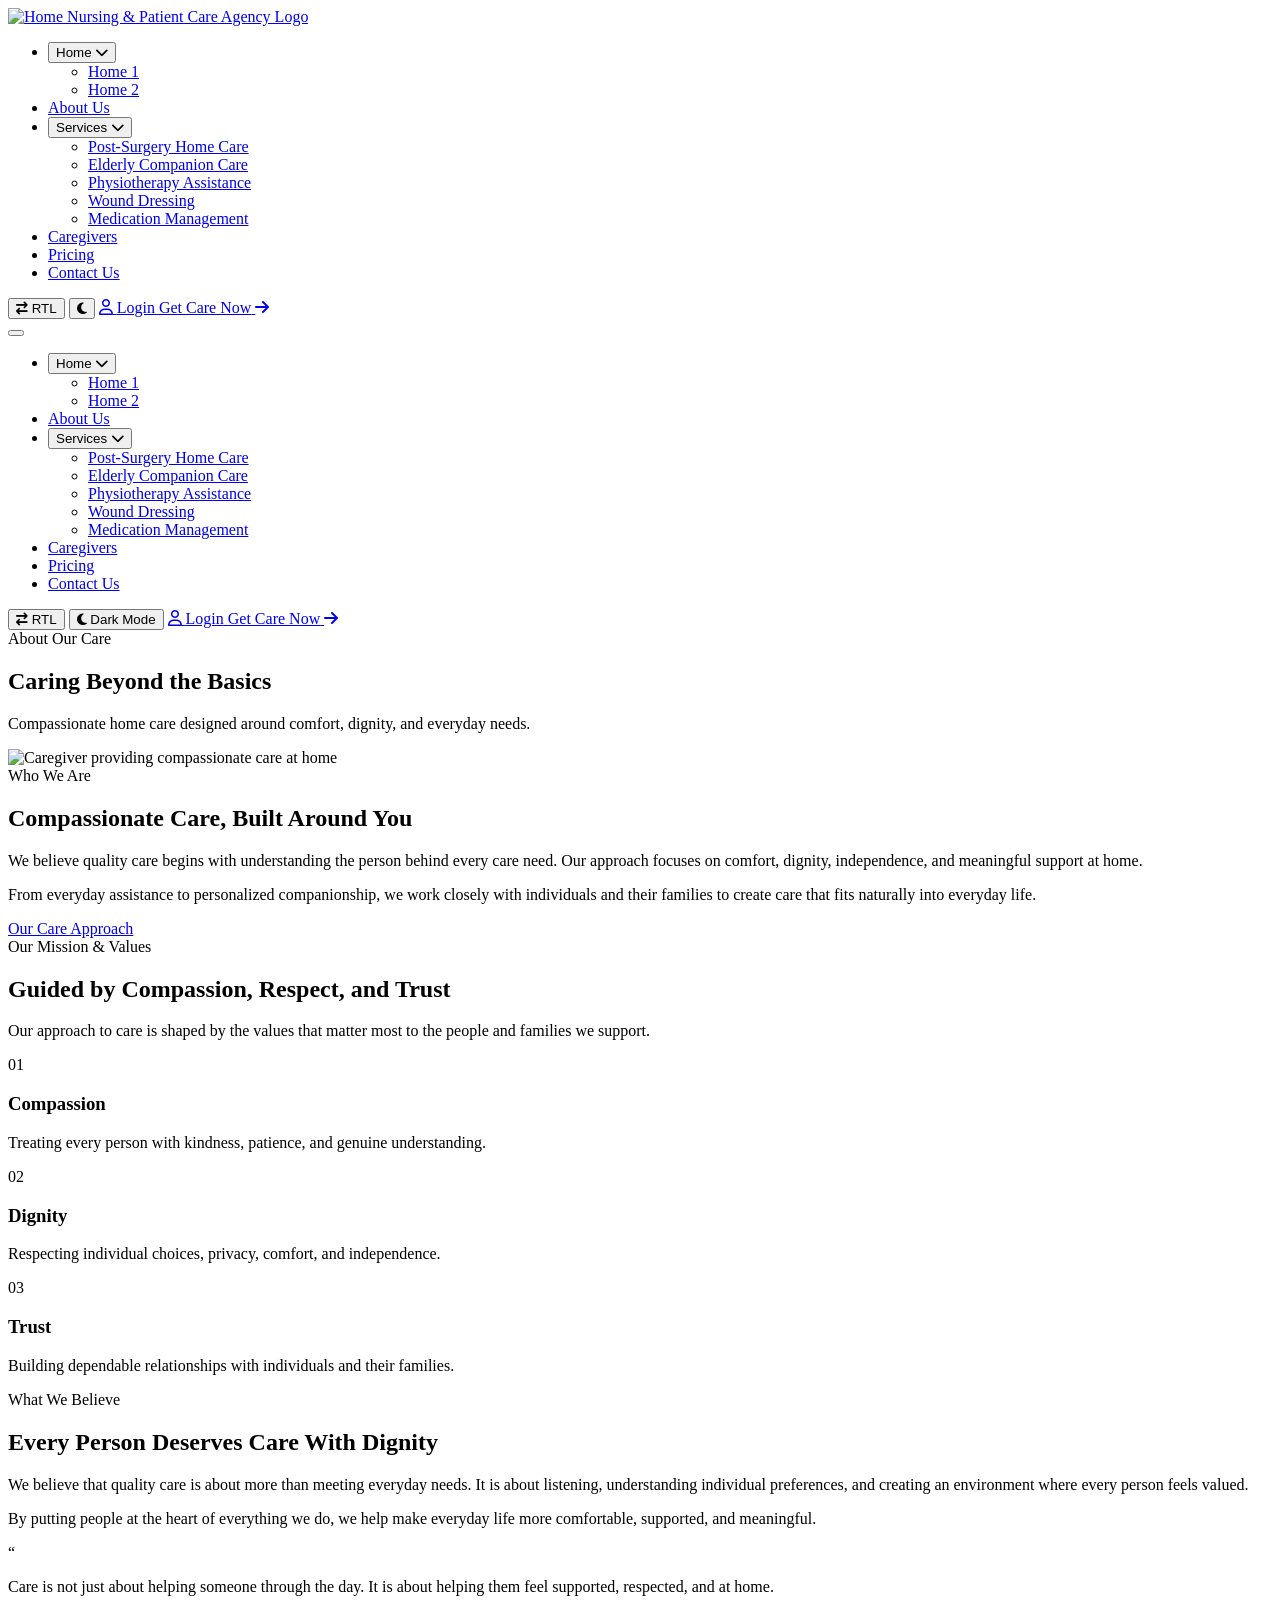
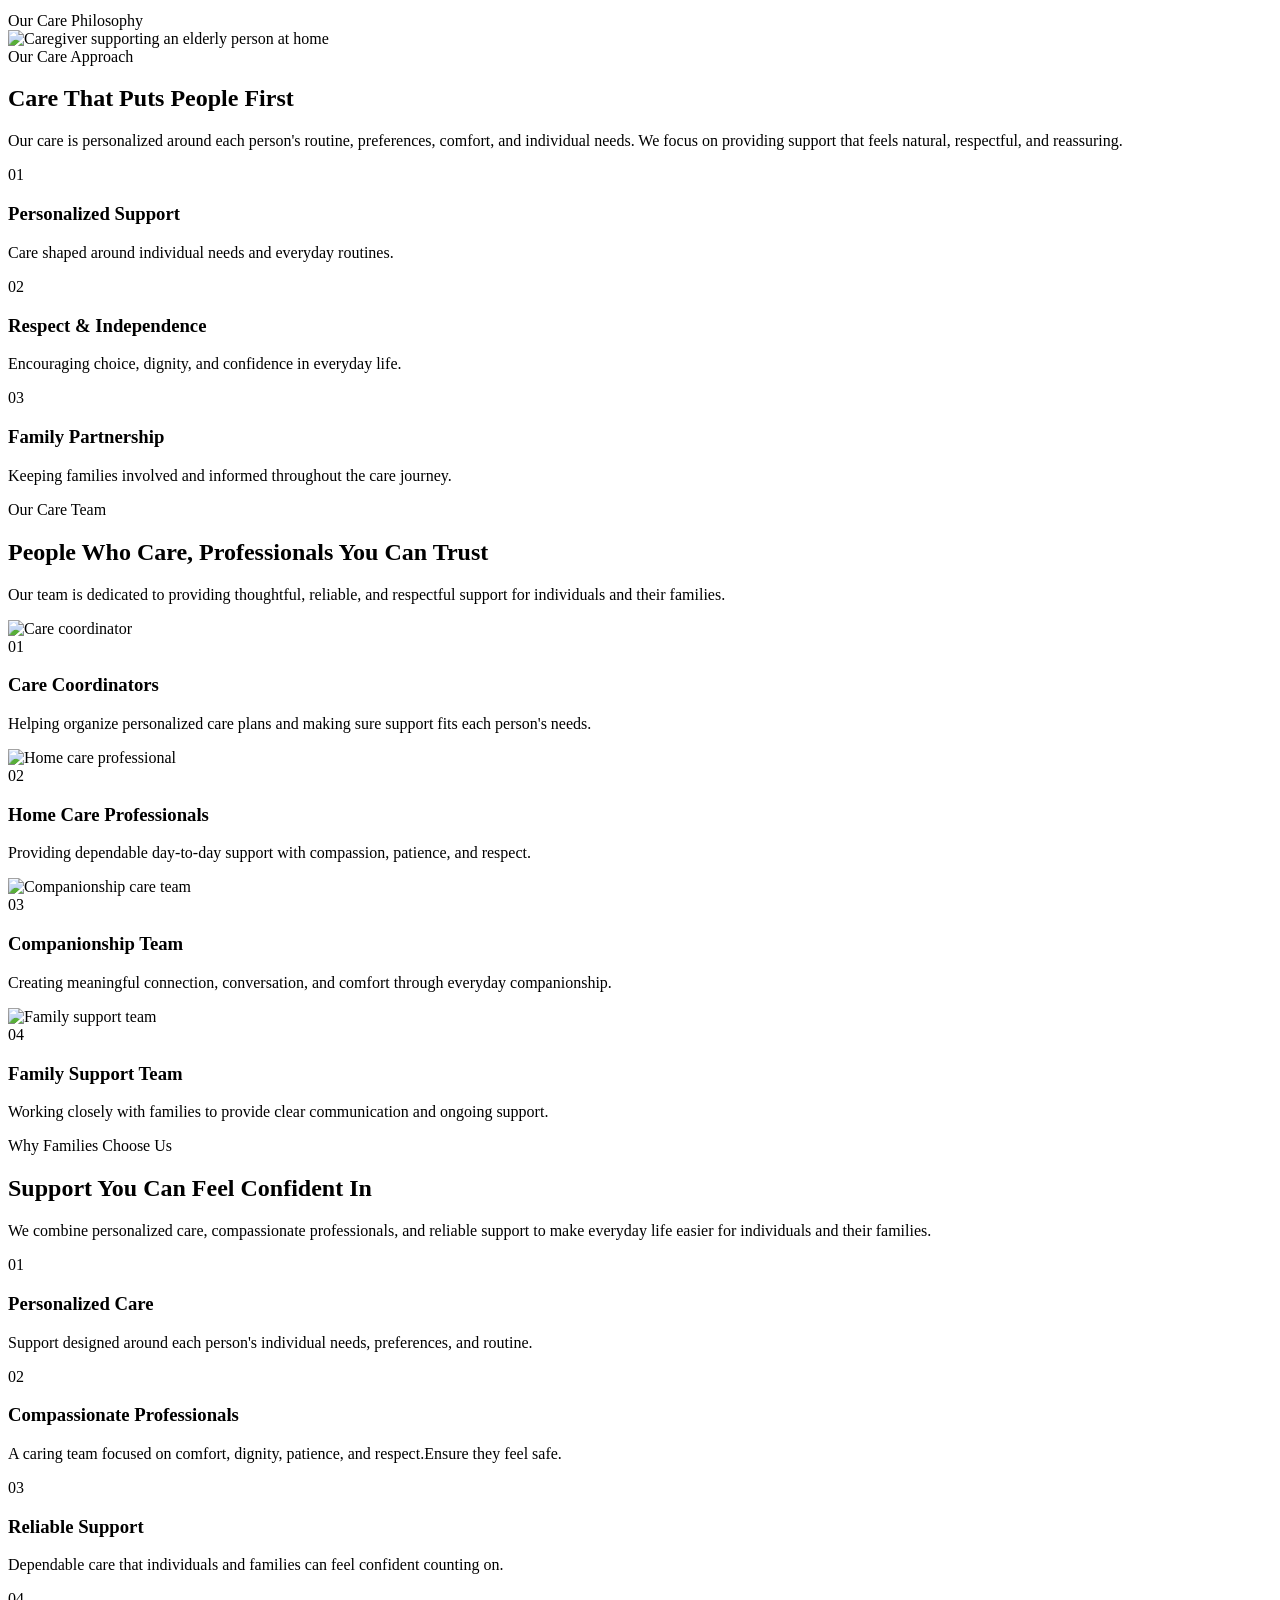
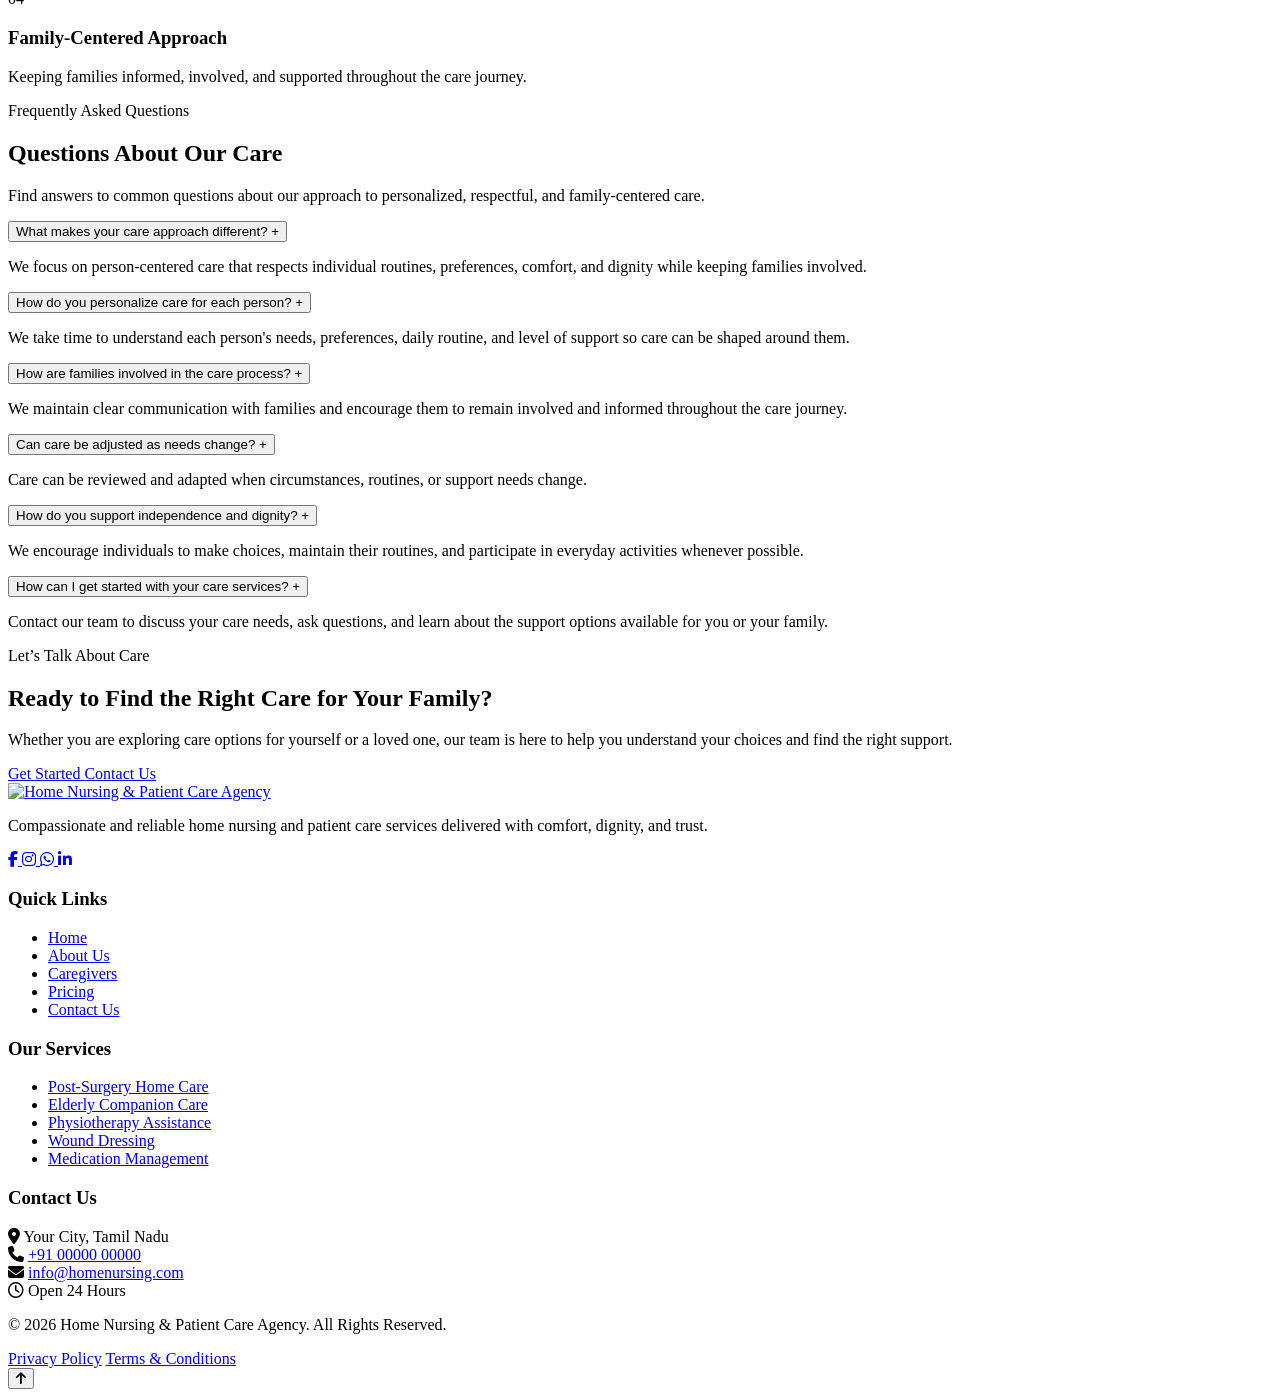
==== about.html @ d1986138 "Add files via upload" ====
<!DOCTYPE html>

<html lang="en">

<head>
  <meta charset="UTF-8">
  <meta name="viewport" content="width=device-width, initial-scale=1.0">
  <title>CareNest | Compassionate Home Nursing & Healthcare</title>

  <!-- Favicon -->

  <link rel="icon" type="image/png" href="images/logo.png">

  <!-- Google Fonts -->

  <link rel="preconnect" href="https://fonts.googleapis.com">

<link rel="preconnect"
      href="https://fonts.gstatic.com"
      crossorigin>

<link href="https://fonts.googleapis.com/css2?family=Poppins:wght@400;500;600;700&display=swap"
      rel="stylesheet">

<link rel="stylesheet"
      href="https://cdnjs.cloudflare.com/ajax/libs/font-awesome/6.5.1/css/all.min.css">


  <!-- CSS -->

  <link rel="stylesheet" href="css/style.css">
  <link rel="stylesheet" href="css/responsive.css">
</head>

<body>
    <!-- =========================================================
     SITE 8 - HOME NURSING & PATIENT CARE AGENCY
     HEADER
========================================================= -->

<header class="site-header" id="siteHeader">

    <div class="header-container">

        <!-- =========================
             LOGO
        ========================== -->
        <a href="home1.html" class="site-logo" aria-label="Home Nursing & Patient Care Agency">

            <img
                src="images/logo.png"
                alt="Home Nursing & Patient Care Agency Logo"
                class="logo-image"
            >

        </a>


        <!-- =========================
             DESKTOP NAVIGATION
        ========================== -->
        <nav class="main-navigation" id="mainNavigation">

            <ul class="nav-list">

                <!-- HOME DROPDOWN -->
                <li class="nav-item has-dropdown">

                    <button
                        class="nav-link dropdown-toggle"
                        type="button"
                        aria-expanded="false"
                        aria-haspopup="true"
                    >
                        <span>Home</span>
                        <i class="fa-solid fa-chevron-down dropdown-icon"></i>
                    </button>

                    <ul class="dropdown-menu home-dropdown">

                        <li>
                            <a href="home1.html" class="dropdown-link">
                                Home 1
                            </a>
                        </li>

                        <li>
                            <a href="home2.html" class="dropdown-link">
                                Home 2
                            </a>
                        </li>

                    </ul>

                </li>


                <!-- ABOUT US -->
                <li class="nav-item">

                    <a href="about.html" class="nav-link active">
                        About Us
                    </a>

                </li>


                <!-- SERVICES DROPDOWN -->
                <li class="nav-item has-dropdown">

                    <button
                        class="nav-link dropdown-toggle"
                        type="button"
                        aria-expanded="false"
                        aria-haspopup="true"
                    >
                        <span>Services</span>
                        <i class="fa-solid fa-chevron-down dropdown-icon"></i>
                    </button>

                    <ul class="dropdown-menu services-dropdown">

                        <li>
                            <a href="post-surgery.html" class="dropdown-link">
                                Post-Surgery Home Care
                            </a>
                        </li>

                        <li>
                            <a href="elderly-care.html" class="dropdown-link">
                                Elderly Companion Care
                            </a>
                        </li>

                        <li>
                            <a href="physiotherapy.html" class="dropdown-link">
                                Physiotherapy Assistance
                            </a>
                        </li>

                        <li>
                            <a href="wound-dressing.html" class="dropdown-link">
                                Wound Dressing
                            </a>
                        </li>

                        <li>
                            <a href="medication.html" class="dropdown-link">
                                Medication Management
                            </a>
                        </li>

                    </ul>

                </li>


                <!-- CAREGIVERS -->
                <li class="nav-item">

                    <a href="caregivers.html" class="nav-link">
                        Caregivers
                    </a>

                </li>


                <!-- PRICING -->
                <li class="nav-item">

                    <a href="pricing.html" class="nav-link">
                        Pricing
                    </a>

                </li>


                <!-- CONTACT -->
                <li class="nav-item">

                    <a href="contact.html" class="nav-link">
                        Contact Us
                    </a>

                </li>

            </ul>

        </nav>


        <!-- =========================
             HEADER ACTIONS
        ========================== -->
        <div class="header-actions">

            <!-- RTL BUTTON -->
            <button
                type="button"
                class="header-icon-button rtl-toggle"
                id="rtlToggle"
                aria-label="Toggle RTL direction"
                title="Toggle RTL"
            >
                <i class="fa-solid fa-arrow-right-arrow-left"></i>
                <span>RTL</span>
            </button>


            <!-- DARK MODE -->
            <button
                type="button"
                class="header-icon-button theme-toggle"
                id="themeToggle"
                aria-label="Toggle dark mode"
                title="Toggle dark mode"
            >
                <i class="fa-solid fa-moon theme-icon"></i>
            </button>


            <!-- LOGIN -->
            <a href="login.html" class="login-button">
                <i class="fa-regular fa-user"></i>
                <span>Login</span>
            </a>


            <!-- GET CARE NOW -->
            <a href="carenow.html" class="care-button">
                <span>Get Care Now</span>
                <i class="fa-solid fa-arrow-right"></i>
            </a>

        </div>


        <!-- =========================
             MOBILE HAMBURGER
        ========================== -->
        <button
            type="button"
            class="hamburger-button"
            id="hamburgerButton"
            aria-label="Open navigation menu"
            aria-expanded="false"
            aria-controls="mobileMenu"
        >

            <span class="hamburger-line"></span>
            <span class="hamburger-line"></span>
            <span class="hamburger-line"></span>

        </button>

    </div>


    <!-- =====================================================
         MOBILE NAVIGATION
    ====================================================== -->
    <div class="mobile-menu" id="mobileMenu">

        <div class="mobile-menu-inner">

            <!-- MOBILE NAVIGATION -->
            <nav class="mobile-navigation">

                <ul class="mobile-nav-list">

                    <!-- MOBILE HOME DROPDOWN -->
                    <li class="mobile-nav-item mobile-has-dropdown">

                        <button
                            type="button"
                            class="mobile-nav-link mobile-dropdown-toggle"
                            aria-expanded="false"
                        >

                            <span>Home</span>

                            <i class="fa-solid fa-chevron-down"></i>

                        </button>


                        <ul class="mobile-dropdown-menu">

                            <li>
                                <a href="home1.html" class="mobile-dropdown-link">
                                    Home 1
                                </a>
                            </li>

                            <li>
                                <a href="home2.html" class="mobile-dropdown-link">
                                    Home 2
                                </a>
                            </li>

                        </ul>

                    </li>


                    <!-- ABOUT -->
                    <li class="mobile-nav-item">

                        <a href="about.html" class="mobile-nav-link active">
                            About Us
                        </a>

                    </li>


                    <!-- MOBILE SERVICES DROPDOWN -->
                    <li class="mobile-nav-item mobile-has-dropdown">

                        <button
                            type="button"
                            class="mobile-nav-link mobile-dropdown-toggle"
                            aria-expanded="false"
                        >

                            <span>Services</span>

                            <i class="fa-solid fa-chevron-down"></i>

                        </button>


                        <ul class="mobile-dropdown-menu">

                            <li>
                                <a
                                    href="post-surgery.html"
                                    class="mobile-dropdown-link"
                                >
                                    Post-Surgery Home Care
                                </a>
                            </li>

                            <li>
                                <a
                                    href="elderly-care.html"
                                    class="mobile-dropdown-link"
                                >
                                    Elderly Companion Care
                                </a>
                            </li>

                            <li>
                                <a
                                    href="physiotherapy.html"
                                    class="mobile-dropdown-link"
                                >
                                    Physiotherapy Assistance
                                </a>
                            </li>

                            <li>
                                <a
                                    href="wound-dressing.html"
                                    class="mobile-dropdown-link"
                                >
                                    Wound Dressing
                                </a>
                            </li>

                            <li>
                                <a
                                    href="medication.html"
                                    class="mobile-dropdown-link"
                                >
                                    Medication Management
                                </a>
                            </li>

                        </ul>

                    </li>


                    <!-- CAREGIVERS -->
                    <li class="mobile-nav-item">

                        <a href="caregivers.html" class="mobile-nav-link">
                            Caregivers
                        </a>

                    </li>


                    <!-- PRICING -->
                    <li class="mobile-nav-item">

                        <a href="pricing.html" class="mobile-nav-link">
                            Pricing
                        </a>

                    </li>


                    <!-- CONTACT -->
                    <li class="mobile-nav-item">

                        <a href="contact.html" class="mobile-nav-link">
                            Contact Us
                        </a>

                    </li>

                </ul>

            </nav>


            <!-- =============================================
                 MOBILE ACTIONS
            ============================================== -->
            <div class="mobile-header-actions">

                <!-- RTL -->
                <button
                    type="button"
                    class="mobile-action-button rtl-toggle"
                    id="mobileRtlToggle"
                >
                    <i class="fa-solid fa-arrow-right-arrow-left"></i>
                    <span>RTL</span>
                </button>


                <!-- DARK MODE -->
                <button
                    type="button"
                    class="mobile-action-button theme-toggle"
                    id="mobileThemeToggle"
                >
                    <i class="fa-solid fa-moon theme-icon"></i>
                    <span>Dark Mode</span>
                </button>


                <!-- LOGIN -->
                <a href="login.html" class="mobile-login-button">

                    <i class="fa-regular fa-user"></i>
                    <span>Login</span>

                </a>


                <!-- GET CARE NOW -->
                <a href="carenow.html" class="mobile-care-button">

                    <span>Get Care Now</span>

                    <i class="fa-solid fa-arrow-right"></i>

                </a>

            </div>

        </div>

    </div>

</header>
<!-- =========================================================
     ABOUT US - HERO
     PART 1: HTML
========================================================= -->

<section class="about-hero-section">

    <div class="about-hero-overlay"></div>

    <div class="about-hero-container">

        <div class="about-hero-content">

            <span class="about-hero-subtitle">
                About Our Care
            </span>

            <h1 class="about-hero-title">
                Caring Beyond the Basics
            </h1>

            <p class="about-hero-description">
                Compassionate home care designed around
                comfort, dignity, and everyday needs.
            </p>

        </div>

    </div>

</section>
<!-- =========================================================
     ABOUT US - WHO WE ARE
     PART 1: HTML
========================================================= -->

<section class="about-who-we-are-section" id="whoWeAre">

    <div class="about-who-we-are-container">

        <!-- =================================================
             IMAGE
        ================================================== -->

        <div class="about-who-we-are-image">

            <img
                src="images/about-who-we-are.jpg"
                alt="Caregiver providing compassionate care at home"
                loading="lazy"
            >

        </div>


        <!-- =================================================
             CONTENT
        ================================================== -->

        <div class="about-who-we-are-content">

            <span class="about-who-we-are-subtitle">
                Who We Are
            </span>

            <h2 class="about-who-we-are-title">
                Compassionate Care, Built Around You
            </h2>

            <p class="about-who-we-are-description">
                We believe quality care begins with understanding
                the person behind every care need. Our approach
                focuses on comfort, dignity, independence, and
                meaningful support at home.
            </p>

            <p class="about-who-we-are-description">
                From everyday assistance to personalized
                companionship, we work closely with individuals
                and their families to create care that fits
                naturally into everyday life.
            </p>


            <!-- =================================================
                 BUTTON
            ================================================== -->

            <a
                href="#careApproach"
                class="about-who-we-are-btn"
            >
                Our Care Approach
            </a>

        </div>

    </div>

</section>
<!-- =========================================================
     ABOUT US - OUR MISSION & VALUES
     PART 1: HTML
========================================================= -->

<section class="about-mission-values-section" id="missionValues">

    <div class="about-mission-values-container">

        <!-- =================================================
             SECTION INTRO
        ================================================== -->

        <div class="about-mission-values-header">

            <span class="about-mission-values-subtitle">
                Our Mission & Values
            </span>

            <h2 class="about-mission-values-title">
                Guided by Compassion, Respect, and Trust
            </h2>

            <p class="about-mission-values-description">
                Our approach to care is shaped by the values
                that matter most to the people and families
                we support.
            </p>

        </div>


        <!-- =================================================
             VALUES
        ================================================== -->

        <div class="about-mission-values-grid">


            <!-- =================================================
                 VALUE 01
            ================================================== -->

            <article class="about-mission-value-card">

                <span class="about-mission-value-number">
                    01
                </span>

                <h3 class="about-mission-value-title">
                    Compassion
                </h3>

                <p class="about-mission-value-text">
                    Treating every person with kindness,
                    patience, and genuine understanding.
                </p>

            </article>


            <!-- =================================================
                 VALUE 02
            ================================================== -->

            <article class="about-mission-value-card">

                <span class="about-mission-value-number">
                    02
                </span>

                <h3 class="about-mission-value-title">
                    Dignity
                </h3>

                <p class="about-mission-value-text">
                    Respecting individual choices, privacy,
                    comfort, and independence.
                </p>

            </article>


            <!-- =================================================
                 VALUE 03
            ================================================== -->

            <article class="about-mission-value-card">

                <span class="about-mission-value-number">
                    03
                </span>

                <h3 class="about-mission-value-title">
                    Trust
                </h3>

                <p class="about-mission-value-text">
                    Building dependable relationships with
                    individuals and their families.
                </p>

            </article>

        </div>

    </div>

</section>
<!-- =========================================================
     ABOUT US - WHAT WE BELIEVE
     PART 1: HTML
========================================================= -->

<section class="about-believe-section" id="whatWeBelieve">

    <div class="about-believe-container">

        <!-- =================================================
             LEFT CONTENT
        ================================================== -->

        <div class="about-believe-content">

            <span class="about-believe-subtitle">
                What We Believe
            </span>

            <h2 class="about-believe-title">
                Every Person Deserves Care With Dignity
            </h2>

            <p class="about-believe-description">
                We believe that quality care is about more than
                meeting everyday needs. It is about listening,
                understanding individual preferences, and creating
                an environment where every person feels valued.
            </p>

            <p class="about-believe-description">
                By putting people at the heart of everything we do,
                we help make everyday life more comfortable,
                supported, and meaningful.
            </p>

        </div>


        <!-- =================================================
             RIGHT HIGHLIGHT
        ================================================== -->

        <div class="about-believe-highlight">

            <span class="about-believe-highlight-mark">
                “
            </span>

            <p class="about-believe-highlight-text">
                Care is not just about helping someone through
                the day. It is about helping them feel supported,
                respected, and at home.
            </p>

            <span class="about-believe-highlight-line"></span>

            <span class="about-believe-highlight-label">
                Our Care Philosophy
            </span>

        </div>

    </div>

</section>
<!-- =========================================================
     ABOUT US - OUR CARE APPROACH
     PART 1: HTML
========================================================= -->

<section class="about-care-approach-section" id="careApproach">

    <div class="about-care-approach-container">

        <!-- =================================================
             IMAGE
        ================================================== -->

        <div class="about-care-approach-image">

            <img
                src="images/about-care-approach.jpg"
                alt="Caregiver supporting an elderly person at home"
                loading="lazy"
            >

        </div>


        <!-- =================================================
             CONTENT
        ================================================== -->

        <div class="about-care-approach-content">

            <span class="about-care-approach-subtitle">
                Our Care Approach
            </span>

            <h2 class="about-care-approach-title">
                Care That Puts People First
            </h2>

            <p class="about-care-approach-description">
                Our care is personalized around each person's
                routine, preferences, comfort, and individual
                needs. We focus on providing support that feels
                natural, respectful, and reassuring.
            </p>


            <!-- =================================================
                 CARE POINTS
            ================================================== -->

            <div class="about-care-approach-points">


                <!-- POINT 01 -->

                <div class="about-care-approach-point">

                    <span class="about-care-approach-point-number">
                        01
                    </span>

                    <div class="about-care-approach-point-content">

                        <h3>
                            Personalized Support
                        </h3>

                        <p>
                            Care shaped around individual needs
                            and everyday routines.
                        </p>

                    </div>

                </div>


                <!-- POINT 02 -->

                <div class="about-care-approach-point">

                    <span class="about-care-approach-point-number">
                        02
                    </span>

                    <div class="about-care-approach-point-content">

                        <h3>
                            Respect & Independence
                        </h3>

                        <p>
                            Encouraging choice, dignity, and
                            confidence in everyday life.
                        </p>

                    </div>

                </div>


                <!-- POINT 03 -->

                <div class="about-care-approach-point">

                    <span class="about-care-approach-point-number">
                        03
                    </span>

                    <div class="about-care-approach-point-content">

                        <h3>
                            Family Partnership
                        </h3>

                        <p>
                            Keeping families involved and
                            informed throughout the care journey.
                        </p>

                    </div>

                </div>

            </div>

        </div>

    </div>

</section>
<!-- =========================================================
     ABOUT US - OUR CARE TEAM
     PART 1: HTML
========================================================= -->

<section class="about-care-team-section" id="careTeam">

    <div class="about-care-team-container">

        <!-- =================================================
             SECTION HEADER
        ================================================== -->

        <div class="about-care-team-header">

            <span class="about-care-team-subtitle">
                Our Care Team
            </span>

            <h2 class="about-care-team-title">
                People Who Care, Professionals You Can Trust
            </h2>

            <p class="about-care-team-description">
                Our team is dedicated to providing thoughtful,
                reliable, and respectful support for individuals
                and their families.
            </p>

        </div>


        <!-- =================================================
             TEAM GRID
        ================================================== -->

        <div class="about-care-team-grid">


            <!-- =================================================
                 CARD 01
            ================================================== -->

            <article class="about-care-team-card">

                <div class="about-care-team-image">

                    <img
                        src="images/care-coordinator.jpg"
                        alt="Care coordinator"
                        loading="lazy"
                    >

                </div>

                <div class="about-care-team-card-content">

                    <span class="about-care-team-number">
                        01
                    </span>

                    <h3>
                        Care Coordinators
                    </h3>

                    <p>
                        Helping organize personalized care plans
                        and making sure support fits each person's
                        needs.
                    </p>

                </div>

            </article>


            <!-- =================================================
                 CARD 02
            ================================================== -->

            <article class="about-care-team-card">

                <div class="about-care-team-image">

                    <img
                        src="images/home-care-professional.jpg"
                        alt="Home care professional"
                        loading="lazy"
                    >

                </div>

                <div class="about-care-team-card-content">

                    <span class="about-care-team-number">
                        02
                    </span>

                    <h3>
                        Home Care Professionals
                    </h3>

                    <p>
                        Providing dependable day-to-day support
                        with compassion, patience, and respect.
                    </p>

                </div>

            </article>


            <!-- =================================================
                 CARD 03
            ================================================== -->

            <article class="about-care-team-card">

                <div class="about-care-team-image">

                    <img
                        src="images/companionship-team.jpg"
                        alt="Companionship care team"
                        loading="lazy"
                    >

                </div>

                <div class="about-care-team-card-content">

                    <span class="about-care-team-number">
                        03
                    </span>

                    <h3>
                        Companionship Team
                    </h3>

                    <p>
                        Creating meaningful connection, conversation,
                        and comfort through everyday companionship.
                    </p>

                </div>

            </article>


            <!-- =================================================
                 CARD 04
            ================================================== -->

            <article class="about-care-team-card">

                <div class="about-care-team-image">

                    <img
                        src="images/family-support-team.jpg"
                        alt="Family support team"
                        loading="lazy"
                    >

                </div>

                <div class="about-care-team-card-content">

                    <span class="about-care-team-number">
                        04
                    </span>

                    <h3>
                        Family Support Team
                    </h3>

                    <p>
                        Working closely with families to provide
                        clear communication and ongoing support.
                    </p>

                </div>

            </article>

        </div>

    </div>

</section>
<!-- =========================================================
     ABOUT US - WHY FAMILIES CHOOSE US
     PART 1: HTML
========================================================= -->

<section class="about-why-choose-section" id="whyChooseUs">

    <div class="about-why-choose-container">

        <!-- =================================================
             SECTION HEADER
        ================================================== -->

        <div class="about-why-choose-header">

            <span class="about-why-choose-subtitle">
                Why Families Choose Us
            </span>

            <h2 class="about-why-choose-title">
                Support You Can Feel Confident In
            </h2>

            <p class="about-why-choose-description">
                We combine personalized care, compassionate
                professionals, and reliable support to make
                everyday life easier for individuals and their
                families.
            </p>

        </div>


        <!-- =================================================
             BENEFITS GRID
        ================================================== -->

        <div class="about-why-choose-grid">


            <!-- =================================================
                 CARD 01
            ================================================== -->

            <article class="about-why-choose-card">

                <span class="about-why-choose-number">
                    01
                </span>

                <div class="about-why-choose-card-content">

                    <h3>
                        Personalized Care
                    </h3>

                    <p>
                        Support designed around each person's
                        individual needs, preferences, and routine.
                    </p>

                </div>

            </article>


            <!-- =================================================
                 CARD 02
            ================================================== -->

            <article class="about-why-choose-card">

                <span class="about-why-choose-number">
                    02
                </span>

                <div class="about-why-choose-card-content">

                    <h3>
                        Compassionate Professionals
                    </h3>

                    <p>
                        A caring team focused on comfort,
                        dignity, patience, and respect.Ensure they feel safe.
                    </p>

                </div>

            </article>


            <!-- =================================================
                 CARD 03
            ================================================== -->

            <article class="about-why-choose-card">

                <span class="about-why-choose-number">
                    03
                </span>

                <div class="about-why-choose-card-content">

                    <h3>
                        Reliable Support
                    </h3>

                    <p>
                        Dependable care that individuals and
                        families can feel confident counting on.
                    </p>

                </div>

            </article>


            <!-- =================================================
                 CARD 04
            ================================================== -->

            <article class="about-why-choose-card">

                <span class="about-why-choose-number">
                    04
                </span>

                <div class="about-why-choose-card-content">

                    <h3>
                        Family-Centered Approach
                    </h3>

                    <p>
                        Keeping families informed, involved,
                        and supported throughout the care journey.
                    </p>

                </div>

            </article>

        </div>

    </div>

</section>
<!-- =========================================================
     ABOUT US - FAQ
     PART 1: HTML
========================================================= -->

<section class="about-faq-section" id="aboutFaq">

    <div class="about-faq-container">

        <!-- =================================================
             SECTION HEADER
        ================================================== -->

        <div class="about-faq-header">

            <span class="about-faq-subtitle">
                Frequently Asked Questions
            </span>

            <h2 class="about-faq-title">
                Questions About Our Care
            </h2>

            <p class="about-faq-description">
                Find answers to common questions about our
                approach to personalized, respectful, and
                family-centered care.
            </p>

        </div>


        <!-- =================================================
             FAQ LIST
        ================================================== -->

        <div class="about-faq-list">


            <!-- FAQ 01 -->

            <div class="about-faq-item">

                <button
                    class="about-faq-question"
                    type="button"
                    aria-expanded="false"
                >

                    <span>
                        What makes your care approach different?
                    </span>

                    <span class="about-faq-icon">
                        +
                    </span>

                </button>

                <div class="about-faq-answer">

                    <p>
                        We focus on person-centered care that
                        respects individual routines, preferences,
                        comfort, and dignity while keeping families
                        involved.
                    </p>

                </div>

            </div>


            <!-- FAQ 02 -->

            <div class="about-faq-item">

                <button
                    class="about-faq-question"
                    type="button"
                    aria-expanded="false"
                >

                    <span>
                        How do you personalize care for each person?
                    </span>

                    <span class="about-faq-icon">
                        +
                    </span>

                </button>

                <div class="about-faq-answer">

                    <p>
                        We take time to understand each person's
                        needs, preferences, daily routine, and level
                        of support so care can be shaped around them.
                    </p>

                </div>

            </div>


            <!-- FAQ 03 -->

            <div class="about-faq-item">

                <button
                    class="about-faq-question"
                    type="button"
                    aria-expanded="false"
                >

                    <span>
                        How are families involved in the care process?
                    </span>

                    <span class="about-faq-icon">
                        +
                    </span>

                </button>

                <div class="about-faq-answer">

                    <p>
                        We maintain clear communication with families
                        and encourage them to remain involved and
                        informed throughout the care journey.
                    </p>

                </div>

            </div>


            <!-- FAQ 04 -->

            <div class="about-faq-item">

                <button
                    class="about-faq-question"
                    type="button"
                    aria-expanded="false"
                >

                    <span>
                        Can care be adjusted as needs change?
                    </span>

                    <span class="about-faq-icon">
                        +
                    </span>

                </button>

                <div class="about-faq-answer">

                    <p>
                        Care can be reviewed and adapted when
                        circumstances, routines, or support needs
                        change.
                    </p>

                </div>

            </div>


            <!-- FAQ 05 -->

            <div class="about-faq-item">

                <button
                    class="about-faq-question"
                    type="button"
                    aria-expanded="false"
                >

                    <span>
                        How do you support independence and dignity?
                    </span>

                    <span class="about-faq-icon">
                        +
                    </span>

                </button>

                <div class="about-faq-answer">

                    <p>
                        We encourage individuals to make choices,
                        maintain their routines, and participate in
                        everyday activities whenever possible.
                    </p>

                </div>

            </div>


            <!-- FAQ 06 -->

            <div class="about-faq-item">

                <button
                    class="about-faq-question"
                    type="button"
                    aria-expanded="false"
                >

                    <span>
                        How can I get started with your care services?
                    </span>

                    <span class="about-faq-icon">
                        +
                    </span>

                </button>

                <div class="about-faq-answer">

                    <p>
                        Contact our team to discuss your care needs,
                        ask questions, and learn about the support
                        options available for you or your family.
                    </p>

                </div>

            </div>

        </div>

    </div>

</section>
<!-- =========================================================
     ABOUT US - FINAL CTA
     PART 1: HTML
========================================================= -->

<section class="about-final-cta-section" id="aboutFinalCta">

    <div class="about-final-cta-container">

        <!-- =================================================
             CTA CONTENT
        ================================================== -->

        <div class="about-final-cta-content">

            <span class="about-final-cta-subtitle">
                Let’s Talk About Care
            </span>

            <h2 class="about-final-cta-title">
                Ready to Find the Right Care for Your Family?
            </h2>

            <p class="about-final-cta-description">
                Whether you are exploring care options for yourself
                or a loved one, our team is here to help you
                understand your choices and find the right support.
            </p>


            <!-- =================================================
                 CTA BUTTONS
            ================================================== -->

            <div class="about-final-cta-actions">

                <a
                    href="contact.html"
                    class="about-final-cta-primary"
                >
                    Get Started
                </a>

                <a
                    href="contact.html"
                    class="about-final-cta-secondary"
                >
                    Contact Us
                </a>

            </div>

        </div>

    </div>

</section>
<!-- =========================================================
     FOOTER
========================================================= -->

<footer class="site-footer">

    <div class="footer-container">

        <!-- =================================================
             FOOTER BRAND
        ================================================== -->

        <div class="footer-brand">

            <a href="home1.html" class="footer-logo">
                <img
                    src="images/logo.png"
                    alt="Home Nursing & Patient Care Agency"
                >
            </a>

            <p class="footer-description">
                Compassionate and reliable home nursing and
                patient care services delivered with comfort,
                dignity, and trust.
            </p>

            <div class="footer-social">

                <a href="#" aria-label="Facebook">
                    <i class="fa-brands fa-facebook-f"></i>
                </a>

                <a href="#" aria-label="Instagram">
                    <i class="fa-brands fa-instagram"></i>
                </a>

                <a href="#" aria-label="WhatsApp">
                    <i class="fa-brands fa-whatsapp"></i>
                </a>

                <a href="#" aria-label="LinkedIn">
                    <i class="fa-brands fa-linkedin-in"></i>
                </a>

            </div>

        </div>


        <!-- =================================================
             QUICK LINKS
        ================================================== -->

        <div class="footer-column">

            <h3 class="footer-title">
                Quick Links
            </h3>

            <ul class="footer-links">

                <li>
                    <a href="home1.html">Home</a>
                </li>

                <li>
                    <a href="about.html">About Us</a>
                </li>

                <li>
                    <a href="caregivers.html">Caregivers</a>
                </li>

                <li>
                    <a href="pricing.html">Pricing</a>
                </li>

                <li>
                    <a href="contact.html">Contact Us</a>
                </li>

            </ul>

        </div>


        <!-- =================================================
             OUR SERVICES
        ================================================== -->

        <div class="footer-column">

            <h3 class="footer-title">
                Our Services
            </h3>

            <ul class="footer-links">

                <li>
                    <a href="#">
                        Post-Surgery Home Care
                    </a>
                </li>

                <li>
                    <a href="#">
                        Elderly Companion Care
                    </a>
                </li>

                <li>
                    <a href="#">
                        Physiotherapy Assistance
                    </a>
                </li>

                <li>
                    <a href="#">
                        Wound Dressing
                    </a>
                </li>

                <li>
                    <a href="#">
                        Medication Management
                    </a>
                </li>

            </ul>

        </div>


        <!-- =================================================
             CONTACT INFORMATION
        ================================================== -->

        <div class="footer-column footer-contact">

            <h3 class="footer-title">
                Contact Us
            </h3>

            <div class="footer-contact-item">

                <i class="fa-solid fa-location-dot"></i>

                <span>
                    Your City, Tamil Nadu
                </span>

            </div>


            <div class="footer-contact-item">

                <i class="fa-solid fa-phone"></i>

                <a href="tel:+910000000000">
                    +91 00000 00000
                </a>

            </div>


            <div class="footer-contact-item">

                <i class="fa-solid fa-envelope"></i>

                <a href="mailto:info@homenursing.com">
                    info@homenursing.com
                </a>

            </div>


            <div class="footer-contact-item">

                <i class="fa-regular fa-clock"></i>

                <span>
                    Open 24 Hours
                </span>

            </div>

        </div>

    </div>


    <!-- =====================================================
         FOOTER BOTTOM
    ====================================================== -->

    <div class="footer-bottom">

        <div class="footer-bottom-container">

            <p>
                © 2026 Home Nursing & Patient Care Agency.
                All Rights Reserved.
            </p>

            <div class="footer-bottom-links">

                <a href="#">Privacy Policy</a>

                <a href="#">Terms & Conditions</a>

            </div>

        </div>

    </div>

</footer>


<!-- JS -->
<!-- Scroll To Top Button -->
<button class="scroll-top" id="scrollTop" aria-label="Scroll to top">
    <i class="fa-solid fa-arrow-up"></i>
</button>
<script>
/* =========================================================
   ABOUT US - FAQ ACCORDION
========================================================= */

document.addEventListener("DOMContentLoaded", function () {

    const faqItems = document.querySelectorAll(
        ".about-faq-item"
    );

    faqItems.forEach(function (item) {

        const question = item.querySelector(
            ".about-faq-question"
        );

        const icon = item.querySelector(
            ".about-faq-icon"
        );

        question.addEventListener("click", function () {

            const isOpen = item.classList.contains("active");

            /* Close all other FAQ items */
            faqItems.forEach(function (otherItem) {

                otherItem.classList.remove("active");

                const otherQuestion =
                    otherItem.querySelector(
                        ".about-faq-question"
                    );

                const otherIcon =
                    otherItem.querySelector(
                        ".about-faq-icon"
                    );

                otherQuestion.setAttribute(
                    "aria-expanded",
                    "false"
                );

                otherIcon.textContent = "+";

            });


            /* Open selected item */
            if (!isOpen) {

                item.classList.add("active");

                question.setAttribute(
                    "aria-expanded",
                    "true"
                );

                icon.textContent = "−";

            }

        });

    });

});
</script>
  <script src="js/script.js"></script>

</body>
</html>
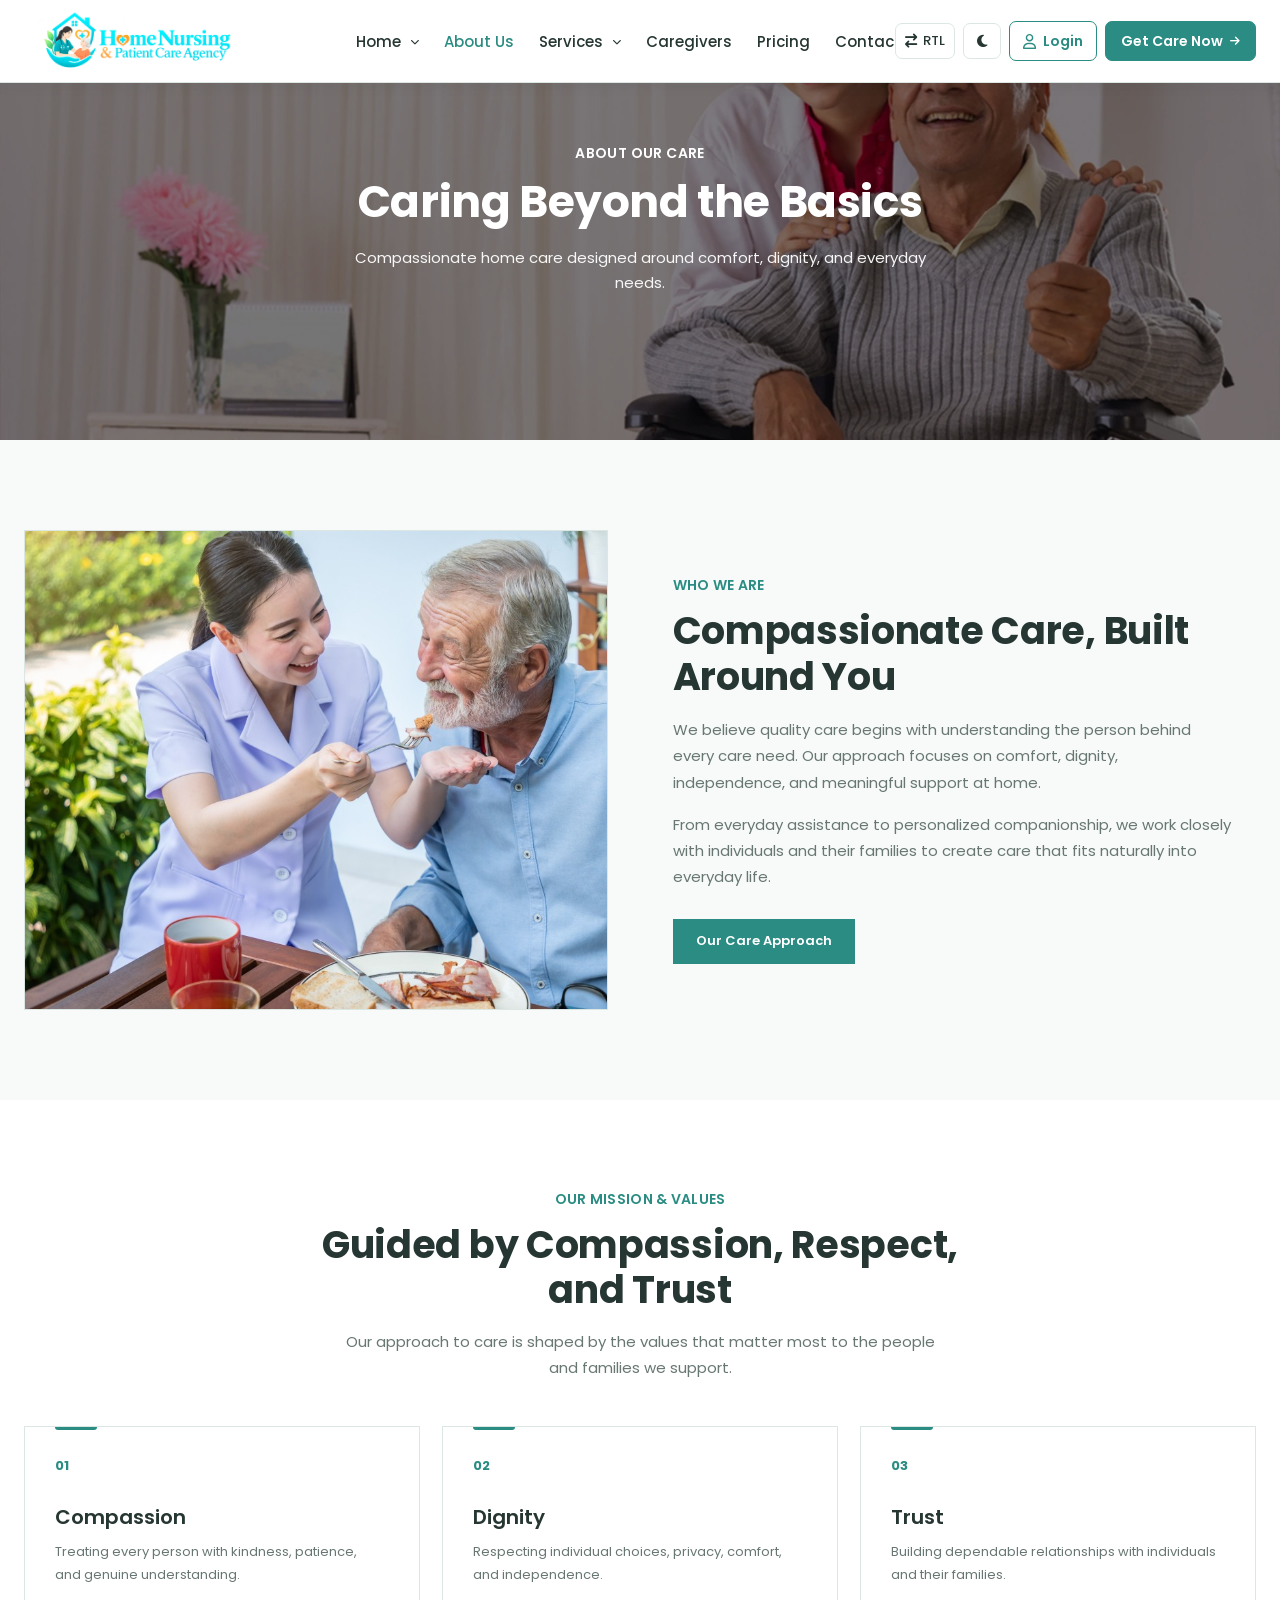
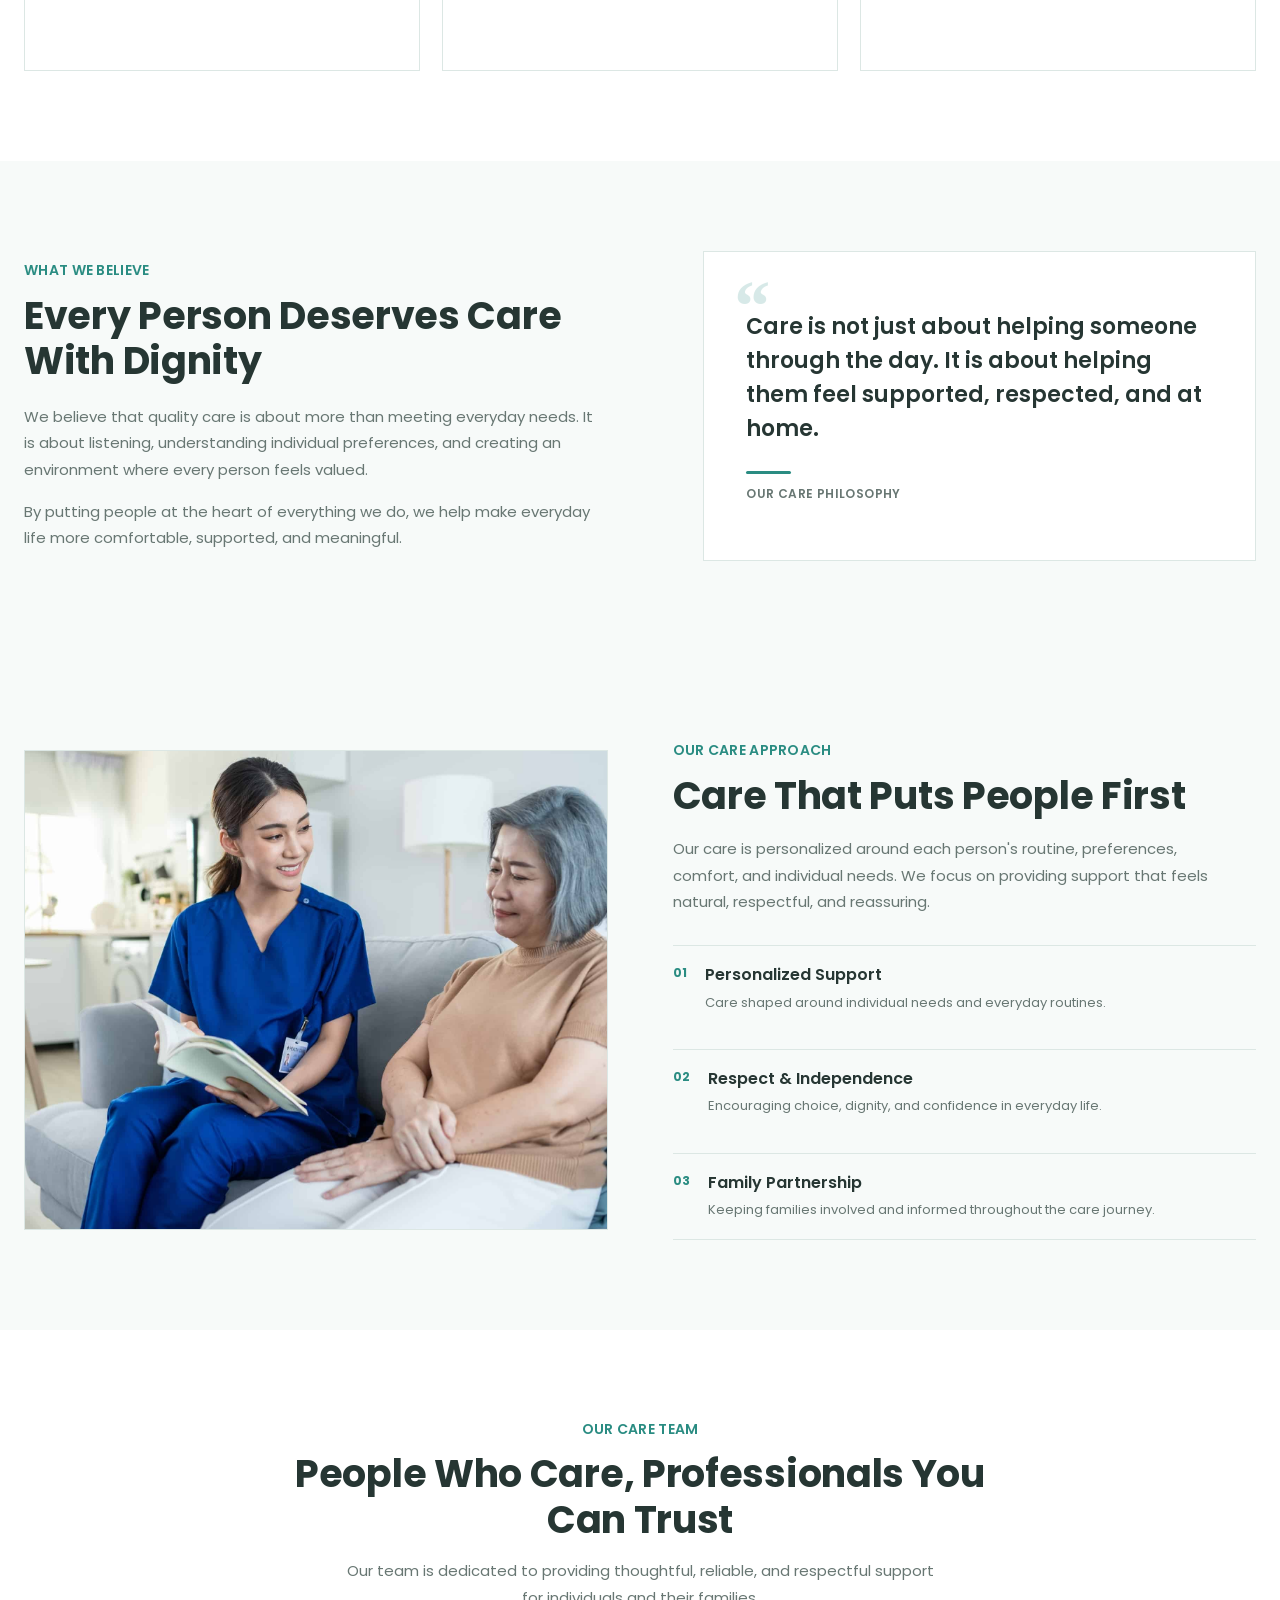
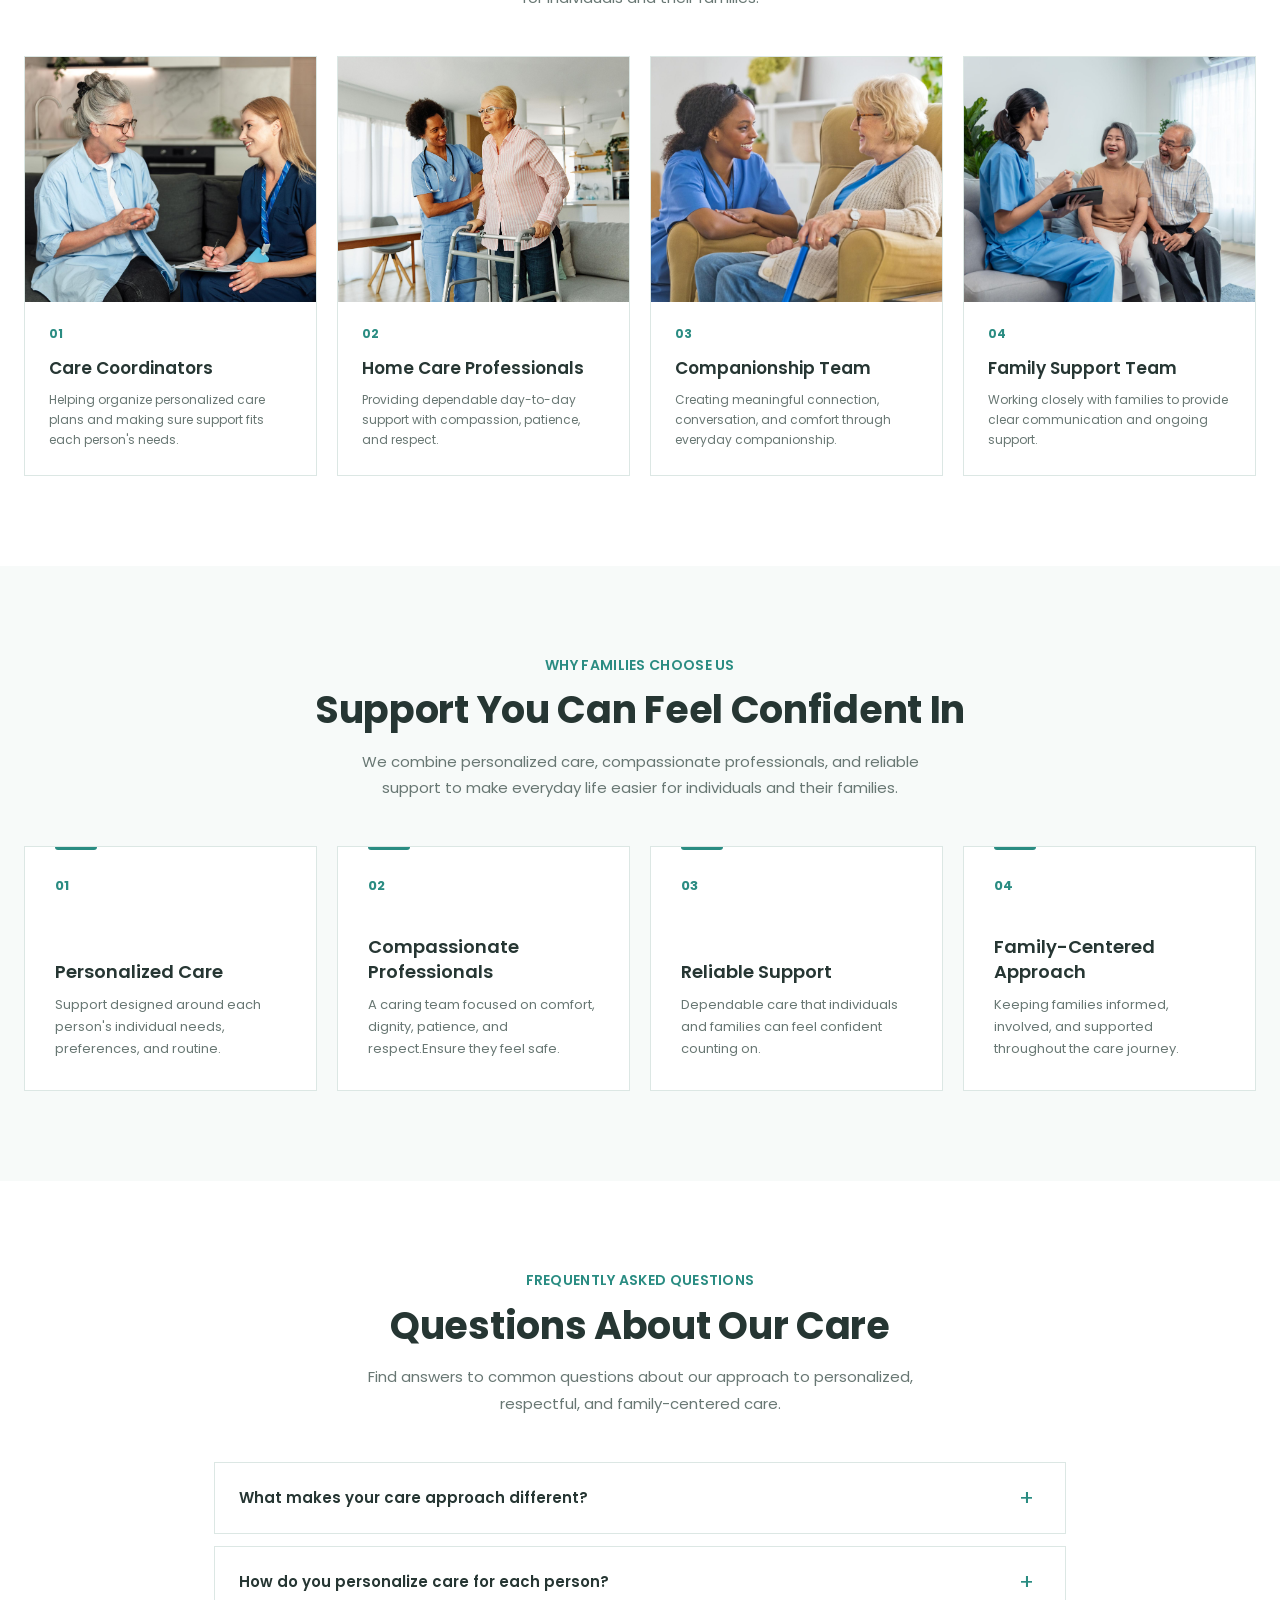
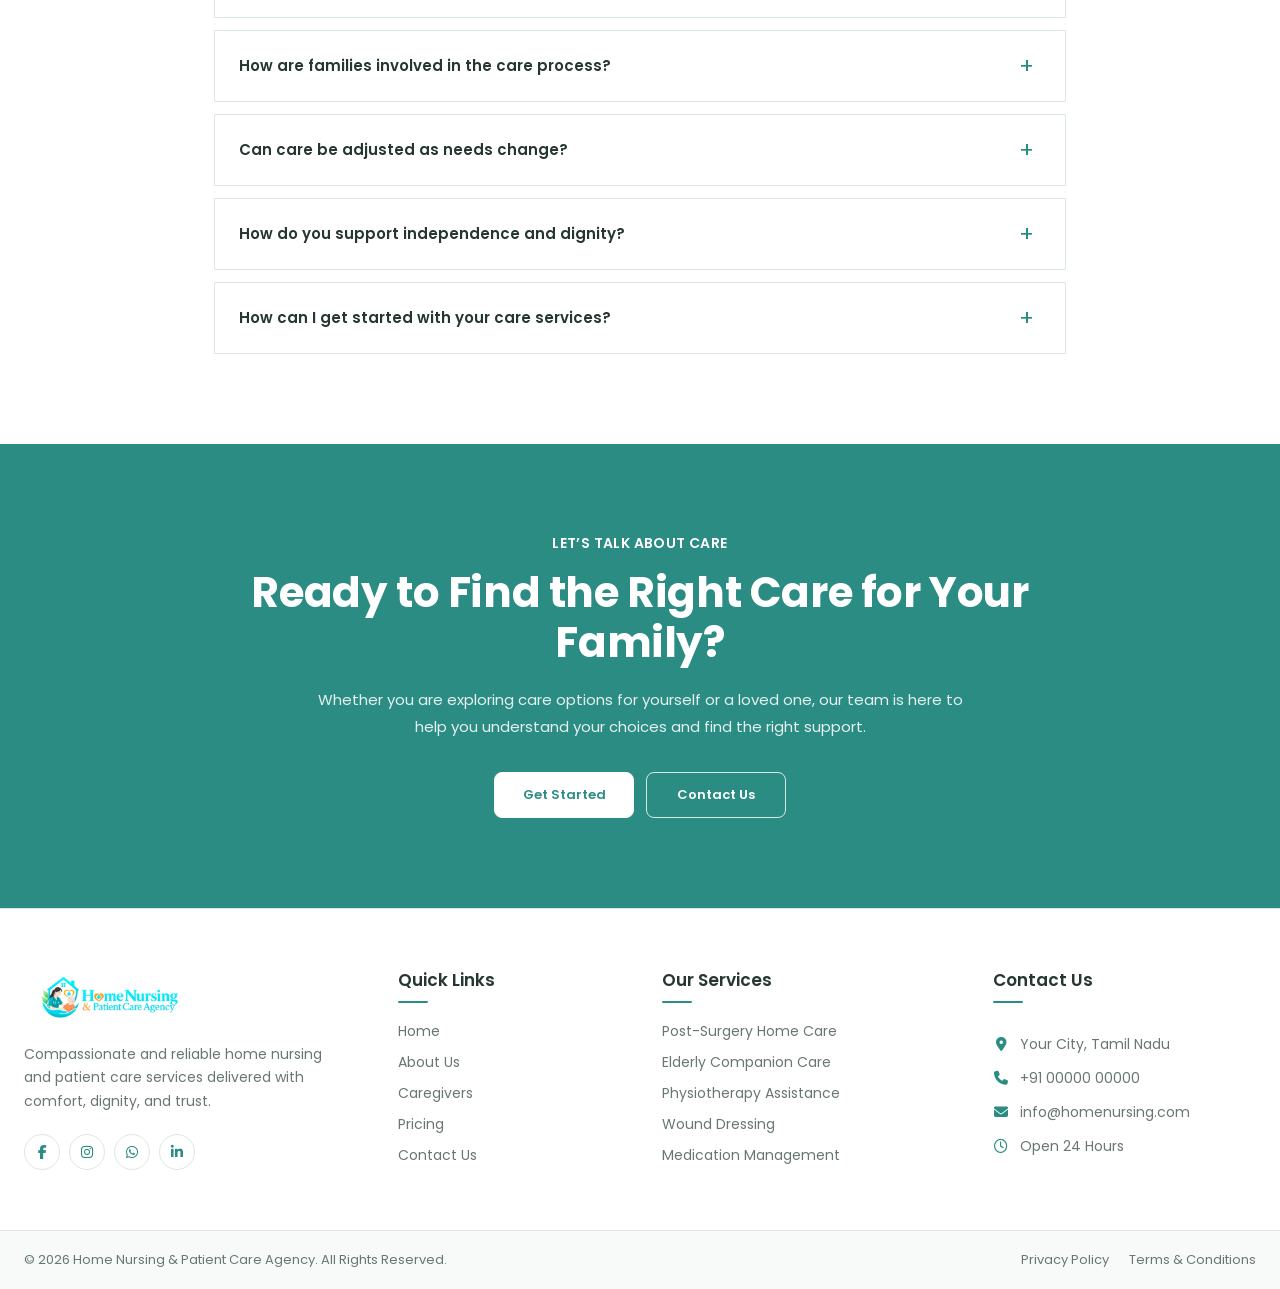
==== commit c0f2a8a2: "Add files via upload" ====
--- a/about.html
+++ b/about.html
@@ -45,7 +45,7 @@
         <!-- =========================
              LOGO
         ========================== -->
-        <a href="home1.html" class="site-logo" aria-label="Home Nursing & Patient Care Agency">
+        <a href="index.html" class="site-logo" aria-label="Home Nursing & Patient Care Agency">
 
             <img
                 src="images/logo.png"
@@ -79,7 +79,7 @@
                     <ul class="dropdown-menu home-dropdown">
 
                         <li>
-                            <a href="home1.html" class="dropdown-link">
+                            <a href="index.html" class="dropdown-link">
                                 Home 1
                             </a>
                         </li>
@@ -287,7 +287,7 @@
                         <ul class="mobile-dropdown-menu">
 
                             <li>
-                                <a href="home1.html" class="mobile-dropdown-link">
+                                <a href="index.html" class="mobile-dropdown-link">
                                     Home 1
                                 </a>
                             </li>
--- a/css/style.css
+++ b/css/style.css
@@ -0,0 +1,36973 @@
+/* =========================================================
+   SITE 8 - HOME NURSING & PATIENT CARE AGENCY
+   PART 2: MAIN CSS + DARK MODE
+========================================================= */
+
+
+/* =========================================================
+   ROOT VARIABLES
+========================================================= */
+/* =========================================================
+   GLOBAL HORIZONTAL OVERFLOW FIX
+========================================================= */
+
+html,
+body {
+    width: 100%;
+    max-width: 100%;
+    margin: 0;
+    padding: 0;
+
+    overflow-x: hidden;
+}
+
+*,
+*::before,
+*::after {
+    box-sizing: border-box;
+}
+
+img,
+video,
+iframe {
+    max-width: 100%;
+}
+:root {
+
+    /* =========================
+       COLORS
+    ========================= */
+
+    --primary-color: #2A8C82;
+    --primary-dark: #216C66;
+
+    --secondary-color: #A8C9C1;
+    --accent-color: #E9A17C;
+
+    --bg-color: #F7FAF9;
+    --card-color: #FFFFFF;
+
+    --text-color: #263633;
+    --muted-text: #687773;
+
+    --border-color: #DCE7E4;
+
+    --white-color: #FFFFFF;
+
+
+    /* =========================
+       FONT
+    ========================= */
+
+    --font-family:
+        "Poppins",
+        "Segoe UI",
+        Arial,
+        sans-serif;
+
+    --nav-font-size: 15px;
+    --dropdown-font-size: 14px;
+    --button-font-size: 14px;
+
+
+    /* =========================
+       HEADER
+    ========================= */
+
+    --header-height: 82px;
+
+    /* Logo size */
+    --logo-width: 235px;
+    --logo-height: 72px;
+
+
+    /* =========================
+       RADIUS
+    ========================= */
+
+    --radius-sm: 7px;
+    --radius-md: 9px;
+
+
+    /* =========================
+       SHADOW
+    ========================= */
+
+    --header-shadow:
+        0 2px 14px rgba(38, 54, 51, 0.06);
+
+    --dropdown-shadow:
+        0 12px 28px rgba(38, 54, 51, 0.12);
+
+
+    /* =========================
+       TRANSITION
+    ========================= */
+
+    --transition: 0.25s ease;
+
+}
+
+
+/* =========================================================
+   GOOGLE FONT
+========================================================= */
+
+@import url(
+    'https://fonts.googleapis.com/css2?family=Poppins:wght@400;500;600;700&display=swap'
+);
+
+
+/* =========================================================
+   HEADER
+========================================================= */
+
+.site-header {
+    position: fixed;
+    top: 0;
+    left: 0;
+
+    z-index: 1000;
+    width: 100%;
+
+    background: var(--card-color);
+    color: var(--text-color);
+
+    border-bottom: 1px solid var(--border-color);
+    box-shadow: var(--header-shadow);
+
+    transition:
+        background-color var(--transition),
+        color var(--transition),
+        border-color var(--transition),
+        box-shadow var(--transition);
+}
+/* =========================================================
+   FIXED HEADER - DARK MODE
+========================================================= */
+
+html.dark-mode .site-header {
+    background-color: #111827 !important;
+    color: var(--text-color);
+
+    border-bottom: 1px solid var(--border-color);
+
+    box-shadow: 0 4px 18px rgba(0, 0, 0, 0.25);
+
+    opacity: 1;
+}
+
+
+/* =========================================================
+   HEADER CONTAINER
+========================================================= */
+
+.header-container {
+
+    position: relative;
+
+    width: calc(100% - 48px);
+
+    max-width: 1500px;
+
+    min-height: var(--header-height);
+
+    margin: 0 auto;
+
+    display: flex;
+
+    align-items: center;
+
+    justify-content: space-between;
+
+}
+
+/* =========================================================
+   LOGO
+   LARGER + SLIGHTLY LEFT
+========================================================= */
+
+.site-logo {
+
+    position: relative;
+
+    z-index: 3;
+
+    display: flex;
+
+    align-items: center;
+
+    flex-shrink: 0;
+
+    text-decoration: none;
+
+    /* Move slightly to the left */
+    transform: translateX(-14px);
+
+}
+
+
+/* =========================================================
+   LOGO IMAGE
+========================================================= */
+
+.logo-image {
+
+    display: block;
+
+    /* Increased logo size */
+    width: 260px;
+
+    height: 78px;
+
+    max-width: none;
+
+    object-fit: contain;
+
+}
+
+
+/* =========================================================
+   MAIN NAVIGATION
+   ALWAYS CENTERED
+========================================================= */
+
+.main-navigation {
+
+    position: absolute;
+
+    top: 50%;
+
+    left: 50%;
+
+    transform: translate(-50%, -50%);
+
+    z-index: 1;
+
+    display: flex;
+
+    align-items: center;
+
+    justify-content: center;
+
+    width: max-content;
+
+}
+
+
+/* =========================================================
+   NAV LIST
+========================================================= */
+
+.nav-list {
+
+    display: flex;
+
+    align-items: center;
+
+    justify-content: center;
+
+    gap: 3px;
+
+    margin: 0;
+
+    padding: 0;
+
+    list-style: none;
+
+}
+
+
+/* =========================================================
+   NAV ITEM
+========================================================= */
+
+.nav-item {
+
+    position: relative;
+
+    list-style: none;
+
+}
+
+
+/* =========================================================
+   NAV LINK
+========================================================= */
+
+.nav-link {
+
+    display: inline-flex;
+
+    align-items: center;
+
+    justify-content: center;
+
+    gap: 7px;
+
+    min-height: 40px;
+
+    padding: 7px 11px;
+
+    border: 0;
+
+    border-radius: var(--radius-sm);
+
+    background: transparent;
+
+    color: var(--text-color);
+
+    font-family: var(--font-family);
+
+    font-size: var(--nav-font-size);
+
+    font-weight: 500;
+
+    line-height: 1.4;
+
+    white-space: nowrap;
+
+    text-decoration: none;
+
+    cursor: pointer;
+
+    transition:
+        color var(--transition),
+        background-color var(--transition);
+
+}
+
+
+.nav-link:hover {
+
+    color: var(--primary-color);
+
+    background: rgba(42, 140, 130, 0.08);
+
+}
+
+
+/* =========================================================
+   DROPDOWN ICON
+========================================================= */
+
+.dropdown-icon {
+
+    font-size: 9px;
+
+    transition:
+        transform var(--transition);
+
+}
+
+
+/* =========================================================
+   DROPDOWN
+========================================================= */
+
+.dropdown-menu {
+
+    position: absolute;
+
+    top: calc(100% + 7px);
+
+    left: 50%;
+
+    min-width: 215px;
+
+    margin: 0;
+
+    padding: 7px;
+
+    list-style: none;
+
+    background: var(--card-color);
+
+    border: 1px solid var(--border-color);
+
+    border-radius: var(--radius-md);
+
+    box-shadow: var(--dropdown-shadow);
+
+    opacity: 0;
+
+    visibility: hidden;
+
+    pointer-events: none;
+
+    transform:
+        translateX(-50%)
+        translateY(7px);
+
+    transition:
+        opacity var(--transition),
+        visibility var(--transition),
+        transform var(--transition);
+
+}
+
+
+
+/* =========================================================
+   HOME + SERVICES DROPDOWN
+========================================================= */
+
+.has-dropdown {
+    position: relative;
+}
+
+
+/* =========================================================
+   DROPDOWN MENU
+   USED BY BOTH HOME AND SERVICES
+========================================================= */
+
+.has-dropdown .dropdown-menu {
+
+    position: absolute;
+
+    top: calc(100% + 8px);
+
+    left: 50%;
+
+    transform: translateX(-50%) translateY(8px);
+
+    width: 210px;
+
+    min-width: 210px;
+
+    margin: 0;
+
+    padding: 8px;
+
+    list-style: none;
+
+    background: var(--card-color);
+
+    border: 1px solid var(--border-color);
+
+    border-radius: 10px;
+
+    box-shadow: var(--dropdown-shadow);
+
+    opacity: 0;
+
+    visibility: hidden;
+
+    pointer-events: none;
+
+    z-index: 1000;
+
+    transition:
+        opacity var(--transition),
+        visibility var(--transition),
+        transform var(--transition);
+
+}
+
+
+/* =========================================================
+   HOME + SERVICES DROPDOWN SHOW
+========================================================= */
+
+.has-dropdown:hover .dropdown-menu,
+.has-dropdown:focus-within .dropdown-menu {
+
+    opacity: 1;
+
+    visibility: visible;
+
+    pointer-events: auto;
+
+    transform: translateX(-50%) translateY(0);
+
+}
+
+
+/* =========================================================
+   DROPDOWN ITEMS
+========================================================= */
+
+.has-dropdown .dropdown-menu li {
+
+    width: 100%;
+
+    margin: 0;
+
+    padding: 0;
+
+}
+
+
+/* =========================================================
+   DROPDOWN LINKS
+========================================================= */
+
+.has-dropdown .dropdown-link {
+
+    display: flex;
+
+    align-items: center;
+
+    width: 100%;
+
+    min-height: 40px;
+
+    padding: 9px 12px;
+
+    box-sizing: border-box;
+
+    border-radius: 7px;
+
+    color: var(--text-color);
+
+    background: transparent;
+
+    font-family: var(--font-family);
+
+    font-size: 14px;
+
+    font-weight: 500;
+
+    line-height: 1.4;
+
+    text-decoration: none;
+
+    white-space: nowrap;
+
+    transition:
+        color var(--transition),
+        background-color var(--transition);
+
+}
+
+
+/* =========================================================
+   DROPDOWN HOVER
+========================================================= */
+
+.has-dropdown .dropdown-link:hover {
+
+    color: var(--primary-color);
+
+    background: rgba(42, 140, 130, 0.10);
+
+}
+
+
+/* =========================================================
+   DROPDOWN ARROW
+========================================================= */
+
+.has-dropdown .dropdown-icon {
+
+    display: inline-block;
+
+    font-size: 9px;
+
+    margin-left: 2px;
+
+    transition:
+        transform var(--transition);
+
+}
+
+
+/* =========================================================
+   ARROW ROTATION
+   HOME + SERVICES
+========================================================= */
+
+.has-dropdown:hover .dropdown-icon {
+
+    transform: rotate(180deg);
+
+}
+
+
+/* =========================================================
+   DARK MODE - DROPDOWN
+========================================================= */
+
+html.dark-mode .has-dropdown .dropdown-menu {
+
+    background: var(--card-color);
+
+    border-color: var(--border-color);
+
+    box-shadow:
+        0 14px 32px rgba(0, 0, 0, 0.35);
+
+}
+
+
+html.dark-mode .has-dropdown .dropdown-link {
+
+    color: var(--text-color);
+
+}
+
+
+html.dark-mode .has-dropdown .dropdown-link:hover {
+
+    color: var(--primary-color);
+
+    background: rgba(88, 184, 173, 0.10);
+
+}
+/* =========================================================
+   DROPDOWN LINK
+========================================================= */
+
+.dropdown-link {
+
+    display: flex;
+
+    align-items: center;
+
+    width: 100%;
+
+    min-height: 38px;
+
+    padding: 8px 11px;
+
+    border-radius: 6px;
+
+    color: var(--text-color);
+
+    font-family: var(--font-family);
+
+    font-size: var(--dropdown-font-size);
+
+    font-weight: 400;
+
+    line-height: 1.4;
+
+    text-decoration: none;
+
+    transition:
+        color var(--transition),
+        background-color var(--transition);
+
+}
+
+
+.dropdown-link:hover {
+
+    color: var(--primary-color);
+
+    background: rgba(42, 140, 130, 0.08);
+
+}
+
+
+/* =========================================================
+   HEADER ACTIONS
+========================================================= */
+
+.header-actions {
+
+    position: relative;
+
+    z-index: 3;
+
+    display: flex;
+
+    align-items: center;
+
+    justify-content: flex-end;
+
+    gap: 8px;
+
+    flex-shrink: 0;
+
+}
+
+
+/* =========================================================
+   RTL + DARK MODE BUTTONS
+========================================================= */
+
+.header-icon-button {
+
+    display: inline-flex;
+
+    align-items: center;
+
+    justify-content: center;
+
+    gap: 6px;
+
+    min-width: 38px;
+
+    min-height: 36px;
+
+    padding: 6px 9px;
+
+    border: 1px solid var(--border-color);
+
+    border-radius: var(--radius-sm);
+
+    background: var(--card-color);
+
+    color: var(--text-color);
+
+    font-family: var(--font-family);
+
+    font-size: 13px;
+
+    font-weight: 500;
+
+    line-height: 1.3;
+
+    white-space: nowrap;
+
+    cursor: pointer;
+
+    transition:
+        color var(--transition),
+        background-color var(--transition),
+        border-color var(--transition);
+
+}
+
+
+.header-icon-button:hover {
+
+    color: var(--primary-color);
+
+    border-color: var(--primary-color);
+
+    background: rgba(42, 140, 130, 0.06);
+
+}
+
+
+/* =========================================================
+   RTL BUTTON
+========================================================= */
+
+.rtl-toggle {
+
+    min-width: 56px;
+
+}
+
+
+/* =========================================================
+   DARK MODE BUTTON
+========================================================= */
+
+.theme-toggle {
+
+    min-width: 38px;
+
+}
+
+
+/* =========================================================
+   ICON
+========================================================= */
+
+.header-icon-button i {
+
+    font-size: 14px;
+
+}
+
+
+/* =========================================================
+   LOGIN BUTTON
+========================================================= */
+
+.login-button {
+
+    display: inline-flex;
+
+    align-items: center;
+
+    justify-content: center;
+
+    gap: 7px;
+
+    min-height: 40px;
+
+    padding: 7px 13px;
+
+    border: 1px solid var(--primary-color);
+
+    border-radius: var(--radius-sm);
+
+    background: transparent;
+
+    color: var(--primary-color);
+
+    font-family: var(--font-family);
+
+    font-size: var(--button-font-size);
+
+    font-weight: 600;
+
+    line-height: 1.3;
+
+    white-space: nowrap;
+
+    text-decoration: none;
+
+    transition:
+        color var(--transition),
+        background-color var(--transition),
+        border-color var(--transition);
+
+}
+
+
+.login-button i {
+
+    font-size: 15px;
+
+}
+
+
+.login-button:hover {
+
+    color: var(--white-color);
+
+    background: var(--primary-color);
+
+}
+
+
+/* =========================================================
+   GET CARE NOW
+========================================================= */
+
+.care-button {
+
+    display: inline-flex;
+
+    align-items: center;
+
+    justify-content: center;
+
+    gap: 7px;
+
+    min-height: 40px;
+
+    padding: 7px 15px;
+
+    border: 1px solid var(--primary-color);
+
+    border-radius: var(--radius-sm);
+
+    background: var(--primary-color);
+
+    color: var(--white-color);
+
+    font-family: var(--font-family);
+
+    font-size: var(--button-font-size);
+
+    font-weight: 600;
+
+    line-height: 1.3;
+
+    white-space: nowrap;
+
+    text-decoration: none;
+
+    transition:
+        background-color var(--transition),
+        border-color var(--transition),
+        transform var(--transition);
+
+}
+
+
+.care-button i {
+
+    font-size: 11px;
+
+}
+
+
+.care-button:hover {
+
+    background: var(--primary-dark);
+
+    border-color: var(--primary-dark);
+
+    transform: translateY(-1px);
+
+}
+
+
+/* =========================================================
+   HAMBURGER
+========================================================= */
+
+.hamburger-button {
+
+    display: none;
+
+    align-items: center;
+
+    justify-content: center;
+
+    flex-direction: column;
+
+    gap: 4px;
+
+    width: 42px;
+
+    height: 42px;
+
+    padding: 0;
+
+    border: 1px solid var(--border-color);
+
+    border-radius: var(--radius-sm);
+
+    background: var(--card-color);
+
+    cursor: pointer;
+
+}
+
+
+.hamburger-line {
+
+    display: block;
+
+    width: 20px;
+
+    height: 2px;
+
+    border-radius: 2px;
+
+    background: var(--text-color);
+
+    transition:
+        transform var(--transition),
+        opacity var(--transition);
+
+}
+
+
+/* =========================================================
+   MOBILE MENU
+========================================================= */
+
+.mobile-menu {
+
+    display: none;
+
+}
+
+
+/* =========================================================
+   DARK MODE
+========================================================= */
+
+html.dark-mode {
+
+    --primary-color: #58B8AD;
+
+    --primary-dark: #3F978E;
+
+    --secondary-color: #759F97;
+
+    --accent-color: #F0AA87;
+
+    --bg-color: #142321;
+
+    --card-color: #1B2D2A;
+
+    --text-color: #EAF4F1;
+
+    --muted-text: #A9BCB8;
+
+    --border-color: #314743;
+
+    --white-color: #FFFFFF;
+
+    --header-shadow:
+        0 2px 18px rgba(0, 0, 0, 0.25);
+
+    --dropdown-shadow:
+        0 14px 32px rgba(0, 0, 0, 0.35);
+
+}
+
+
+/* =========================================================
+   DARK MODE HEADER
+========================================================= */
+
+html.dark-mode .site-header {
+
+    background: var(--card-color);
+
+    color: var(--text-color);
+
+    border-color: var(--border-color);
+
+}
+
+
+/* =========================================================
+   DARK MODE NAV
+========================================================= */
+
+html.dark-mode .nav-link {
+
+    color: var(--text-color);
+
+}
+
+
+html.dark-mode .nav-link:hover {
+
+    color: var(--primary-color);
+
+    background: rgba(88, 184, 173, 0.10);
+
+}
+
+
+/* =========================================================
+   DARK MODE DROPDOWN
+========================================================= */
+
+html.dark-mode .dropdown-menu {
+
+    background: var(--card-color);
+
+    border-color: var(--border-color);
+
+}
+
+
+html.dark-mode .dropdown-link {
+
+    color: var(--text-color);
+
+}
+
+
+html.dark-mode .dropdown-link:hover {
+
+    color: var(--primary-color);
+
+    background: rgba(88, 184, 173, 0.10);
+
+}
+
+
+/* =========================================================
+   DARK MODE RTL + THEME BUTTONS
+========================================================= */
+
+html.dark-mode .header-icon-button {
+
+    background: var(--card-color);
+
+    color: var(--text-color);
+
+    border-color: var(--border-color);
+
+}
+
+
+html.dark-mode .header-icon-button:hover {
+
+    color: var(--primary-color);
+
+    border-color: var(--primary-color);
+
+    background: rgba(88, 184, 173, 0.10);
+
+}
+
+
+/* =========================================================
+   DARK MODE LOGIN
+========================================================= */
+
+html.dark-mode .login-button {
+
+    color: var(--primary-color);
+
+    border-color: var(--primary-color);
+
+    background: transparent;
+
+}
+
+
+html.dark-mode .login-button:hover {
+
+    color: var(--white-color);
+
+    background: var(--primary-color);
+
+}
+
+
+/* =========================================================
+   DARK MODE GET CARE NOW
+========================================================= */
+
+html.dark-mode .care-button {
+
+    background: var(--primary-color);
+
+    border-color: var(--primary-color);
+
+    color: #10201E;
+
+}
+
+
+html.dark-mode .care-button:hover {
+
+    background: var(--primary-dark);
+
+    border-color: var(--primary-dark);
+
+}
+
+
+/* =========================================================
+   DARK MODE HAMBURGER
+========================================================= */
+
+html.dark-mode .hamburger-button {
+
+    background: var(--card-color);
+
+    border-color: var(--border-color);
+
+}
+
+
+html.dark-mode .hamburger-line {
+
+    background: var(--text-color);
+
+}
+/* =========================================================
+   DARK MODE - PAGE OUTER BACKGROUND FIX
+========================================================= */
+
+html.dark-mode,
+html.dark-mode body {
+    background-color: var(--bg-color);
+    color: var(--text-color);
+}
+
+
+/* =========================================================
+   HEADER OUTER AREA
+========================================================= */
+
+html.dark-mode .site-header,
+html.dark-mode header {
+    background-color: var(--header-bg);
+    color: var(--text-color);
+}
+
+
+/* =========================================================
+   HEADER WRAPPER / CONTAINER
+========================================================= */
+
+html.dark-mode .header-wrapper,
+html.dark-mode .header-container,
+html.dark-mode .header-inner {
+    background-color: var(--header-bg);
+}
+
+
+/* =========================================================
+   MOBILE MENU
+========================================================= */
+
+html.dark-mode .mobile-menu {
+    background-color: var(--card-color);
+}
+
+
+/* =========================================================
+   PREVENT WHITE SPACE AROUND HEADER
+========================================================= */
+
+html.dark-mode .page-wrapper,
+html.dark-mode .main-wrapper,
+html.dark-mode main {
+    background-color: var(--bg-color);
+}
+/* =========================================================
+   ACTIVE MENU COLOR - DESKTOP + MOBILE
+========================================================= */
+
+/* ---------------------------------------------------------
+   DESKTOP ACTIVE MENU
+--------------------------------------------------------- */
+
+.nav-link.active {
+    color: var(--primary-color);
+}
+
+
+/* Desktop dropdown parent when active/open */
+
+.has-dropdown.active > .nav-link,
+.has-dropdown.open > .nav-link {
+    color: var(--primary-color);
+}
+
+
+/* Desktop dropdown active item */
+
+.dropdown-link.active {
+    color: var(--primary-color);
+    font-weight: 600;
+}
+
+
+/* ---------------------------------------------------------
+   DESKTOP HOVER
+--------------------------------------------------------- */
+
+.nav-link:hover {
+    color: var(--primary-color);
+}
+
+.dropdown-link:hover {
+    color: var(--primary-color);
+}
+
+
+/* =========================================================
+   MOBILE ACTIVE MENU
+========================================================= */
+
+@media (max-width: 1024px) {
+
+    .mobile-nav-link.active {
+        color: var(--primary-color);
+
+        background-color: rgba(42, 140, 130, 0.10);
+
+        font-weight: 600;
+    }
+
+
+    .mobile-has-dropdown.open > .mobile-dropdown-toggle {
+        color: var(--primary-color);
+
+        background-color: rgba(42, 140, 130, 0.10);
+
+        font-weight: 600;
+    }
+
+
+    .mobile-dropdown-link.active {
+        color: var(--primary-color);
+
+        background-color: rgba(42, 140, 130, 0.10);
+
+        font-weight: 600;
+    }
+
+
+    .mobile-nav-link:hover,
+    .mobile-dropdown-link:hover {
+        color: var(--primary-color);
+
+        background-color: rgba(42, 140, 130, 0.08);
+    }
+
+}
+
+
+/* =========================================================
+   DARK MODE ACTIVE COLOR
+========================================================= */
+
+html.dark-mode .nav-link.active,
+html.dark-mode .has-dropdown.active > .nav-link,
+html.dark-mode .has-dropdown.open > .nav-link,
+html.dark-mode .dropdown-link.active,
+html.dark-mode .mobile-nav-link.active,
+html.dark-mode .mobile-has-dropdown.open > .mobile-dropdown-toggle,
+html.dark-mode .mobile-dropdown-link.active {
+    color: var(--primary-color);
+}
+/* =========================================================
+   SCROLL TO TOP BUTTON
+========================================================= */
+
+.scroll-top {
+    position: fixed;
+
+    right: 24px;
+    bottom: 24px;
+
+    width: 44px;
+    height: 44px;
+
+    display: flex;
+    align-items: center;
+    justify-content: center;
+
+    padding: 0;
+
+    border: 1px solid var(--primary-color);
+    border-radius: 50%;
+
+    background: var(--primary-color);
+    color: var(--white-color);
+
+    font-size: 17px;
+    font-weight: 600;
+
+    line-height: 1;
+
+    cursor: pointer;
+
+    z-index: 9999;
+
+    opacity: 0;
+    visibility: hidden;
+
+    transform: translateY(10px);
+
+    transition:
+        opacity var(--transition),
+        visibility var(--transition),
+        transform var(--transition),
+        background-color var(--transition);
+}
+
+
+/* =========================================================
+   SHOW BUTTON
+========================================================= */
+
+.scroll-top.show {
+    opacity: 1;
+
+    visibility: visible;
+
+    transform: translateY(0);
+}
+
+
+/* =========================================================
+   HOVER
+========================================================= */
+
+.scroll-top:hover {
+    background: var(--primary-dark);
+
+    border-color: var(--primary-dark);
+
+    transform: translateY(-3px);
+}
+
+
+/* =========================================================
+   ICON
+========================================================= */
+
+.scroll-top i {
+    font-size: 16px;
+
+    line-height: 1;
+}
+
+
+/* =========================================================
+   DARK MODE
+========================================================= */
+
+html.dark-mode .scroll-top {
+    background: var(--primary-color);
+
+    border-color: var(--primary-color);
+
+    color: #ffffff;
+}
+
+html.dark-mode .scroll-top:hover {
+    background: var(--primary-dark);
+
+    border-color: var(--primary-dark);
+}
+
+
+/*****FOOTER *****/
+
+/* =========================================================
+   SITE 8 - FOOTER
+   PART 2: MAIN CSS + DARK MODE
+========================================================= */
+
+
+/* =========================================================
+   FOOTER
+========================================================= */
+
+.site-footer {
+    width: 100%;
+
+    margin: 0;
+    padding: 0;
+
+    background: var(--header-bg);
+
+    color: var(--text-color);
+
+    border-top: 1px solid var(--border-color);
+
+    transition:
+        background-color var(--transition),
+        color var(--transition),
+        border-color var(--transition);
+}
+
+
+/* =========================================================
+   FOOTER CONTAINER
+========================================================= */
+
+.footer-container {
+    width: 100%;
+    max-width: var(--container-width);
+
+    margin: 0 auto;
+    padding: 60px 24px;
+
+    box-sizing: border-box;
+
+    display: grid;
+
+    grid-template-columns:
+        1.5fr
+        1fr
+        1.3fr
+        1.2fr;
+
+    gap: 45px;
+}
+
+
+/* =========================================================
+   FOOTER BRAND
+========================================================= */
+
+.footer-brand {
+    min-width: 0;
+}
+
+
+/* =========================================================
+   FOOTER LOGO
+========================================================= */
+
+.footer-logo {
+    display: inline-flex;
+
+    align-items: center;
+
+    margin: 0 0 16px;
+
+    text-decoration: none;
+}
+
+
+.footer-logo img {
+    display: block;
+
+    width: 175px;
+    height: auto;
+
+    max-width: 100%;
+
+    object-fit: contain;
+}
+
+
+/* =========================================================
+   FOOTER DESCRIPTION
+========================================================= */
+
+.footer-description {
+    max-width: 320px;
+
+    margin: 0 0 20px;
+
+    color: var(--muted-text);
+
+    font-family: var(--font-family);
+
+    font-size: 14px;
+
+    font-weight: 400;
+
+    line-height: 1.7;
+}
+
+
+/* =========================================================
+   SOCIAL ICONS
+========================================================= */
+
+.footer-social {
+    display: flex;
+
+    align-items: center;
+
+    gap: 9px;
+}
+
+
+.footer-social a {
+    display: flex;
+
+    align-items: center;
+    justify-content: center;
+
+    width: 36px;
+    height: 36px;
+
+    padding: 0;
+
+    box-sizing: border-box;
+
+    border: 1px solid var(--border-color);
+
+    border-radius: 50%;
+
+    background: transparent;
+
+    color: var(--primary-color);
+
+    font-size: 14px;
+
+    text-decoration: none;
+
+    transition:
+        color var(--transition),
+        background-color var(--transition),
+        border-color var(--transition),
+        transform var(--transition);
+}
+
+
+.footer-social a:hover {
+    background: var(--primary-color);
+
+    border-color: var(--primary-color);
+
+    color: var(--white-color);
+
+    transform: translateY(-2px);
+}
+
+
+/* =========================================================
+   FOOTER COLUMNS
+========================================================= */
+
+.footer-column {
+    min-width: 0;
+}
+
+
+/* =========================================================
+   FOOTER TITLE
+========================================================= */
+
+.footer-title {
+    margin: 0 0 18px;
+
+    color: var(--text-color);
+
+    font-family: var(--font-family);
+
+    font-size: 17px;
+
+    font-weight: 600;
+
+    line-height: 1.4;
+}
+
+
+.footer-title::after {
+    content: "";
+
+    display: block;
+
+    width: 30px;
+    height: 2px;
+
+    margin-top: 8px;
+
+    border-radius: 2px;
+
+    background: var(--primary-color);
+}
+
+
+/* =========================================================
+   FOOTER LINKS
+========================================================= */
+
+.footer-links {
+    display: flex;
+
+    flex-direction: column;
+
+    gap: 10px;
+
+    margin: 0;
+    padding: 0;
+
+    list-style: none;
+}
+
+
+.footer-links li {
+    margin: 0;
+    padding: 0;
+}
+
+
+.footer-links a {
+    display: inline-block;
+
+    color: var(--muted-text);
+
+    font-family: var(--font-family);
+
+    font-size: 14px;
+
+    font-weight: 400;
+
+    line-height: 1.5;
+
+    text-decoration: none;
+
+    transition:
+        color var(--transition),
+        transform var(--transition);
+}
+
+
+.footer-links a:hover {
+    color: var(--primary-color);
+
+    transform: translateX(3px);
+}
+
+
+/* =========================================================
+   FOOTER CONTACT
+========================================================= */
+
+.footer-contact {
+    display: flex;
+
+    flex-direction: column;
+
+    align-items: flex-start;
+
+    gap: 13px;
+}
+
+
+.footer-contact .footer-title {
+    width: 100%;
+}
+
+
+.footer-contact-item {
+    display: flex;
+
+    align-items: flex-start;
+
+    gap: 10px;
+
+    width: 100%;
+
+    color: var(--muted-text);
+
+    font-family: var(--font-family);
+
+    font-size: 14px;
+
+    font-weight: 400;
+
+    line-height: 1.5;
+}
+
+
+.footer-contact-item i {
+    flex: 0 0 17px;
+
+    margin-top: 3px;
+
+    color: var(--primary-color);
+
+    font-size: 14px;
+
+    text-align: center;
+}
+
+
+.footer-contact-item a {
+    color: var(--muted-text);
+
+    text-decoration: none;
+
+    transition: color var(--transition);
+}
+
+
+.footer-contact-item a:hover {
+    color: var(--primary-color);
+}
+
+
+/* =========================================================
+   FOOTER BOTTOM
+========================================================= */
+
+.footer-bottom {
+    width: 100%;
+
+    border-top: 1px solid var(--border-color);
+
+    background: var(--bg-color);
+
+    transition:
+        background-color var(--transition),
+        border-color var(--transition);
+}
+
+
+.footer-bottom-container {
+    width: 100%;
+    max-width: var(--container-width);
+
+    min-height: 58px;
+
+    margin: 0 auto;
+    padding: 12px 24px;
+
+    box-sizing: border-box;
+
+    display: flex;
+
+    align-items: center;
+    justify-content: space-between;
+
+    gap: 20px;
+}
+
+
+.footer-bottom p {
+    margin: 0;
+
+    color: var(--muted-text);
+
+    font-family: var(--font-family);
+
+    font-size: 13px;
+
+    font-weight: 400;
+
+    line-height: 1.5;
+}
+
+
+.footer-bottom-links {
+    display: flex;
+
+    align-items: center;
+
+    gap: 20px;
+}
+
+
+.footer-bottom-links a {
+    color: var(--muted-text);
+
+    font-family: var(--font-family);
+
+    font-size: 13px;
+
+    font-weight: 400;
+
+    line-height: 1.5;
+
+    text-decoration: none;
+
+    transition: color var(--transition);
+}
+
+
+.footer-bottom-links a:hover {
+    color: var(--primary-color);
+}
+
+
+/* =========================================================
+   DARK MODE
+========================================================= */
+
+html.dark-mode .site-footer {
+    background: var(--header-bg);
+
+    color: var(--text-color);
+
+    border-color: var(--border-color);
+}
+
+
+html.dark-mode .footer-description,
+html.dark-mode .footer-links a,
+html.dark-mode .footer-contact-item,
+html.dark-mode .footer-contact-item a,
+html.dark-mode .footer-bottom p,
+html.dark-mode .footer-bottom-links a {
+    color: var(--muted-text);
+}
+
+
+html.dark-mode .footer-title {
+    color: var(--text-color);
+}
+
+
+html.dark-mode .footer-social a {
+    background: transparent;
+
+    border-color: var(--border-color);
+
+    color: var(--primary-color);
+}
+
+
+html.dark-mode .footer-social a:hover {
+    background: var(--primary-color);
+
+    border-color: var(--primary-color);
+
+    color: var(--white-color);
+}
+
+
+html.dark-mode .footer-bottom {
+    background: var(--bg-color);
+
+    border-color: var(--border-color);
+}
+
+
+/* =========================================================
+   RTL
+========================================================= */
+
+html[dir="rtl"] .footer-links a:hover {
+    transform: translateX(-3px);
+}
+
+
+html[dir="rtl"] .footer-contact-item {
+    text-align: right;
+}
+
+
+/* =========================================================
+   ACCESSIBILITY
+========================================================= */
+
+.footer-social a:focus-visible,
+.footer-links a:focus-visible,
+.footer-contact-item a:focus-visible,
+.footer-bottom-links a:focus-visible {
+    outline: 2px solid var(--primary-color);
+
+    outline-offset: 3px;
+}
+
+
+
+
+/****HOME 1 - HERO*****/
+
+/* =========================================================
+   HOME 1 - HERO SECTION
+   PART 2: MAIN CSS + DARK MODE
+
+   2 SLIDES
+   IMAGE BACKGROUND
+   CENTER CONTENT
+   NO PREV / NEXT BUTTONS
+========================================================= */
+
+
+/* =========================================================
+   HERO SECTION
+========================================================= */
+
+.hero-section {
+    position: relative;
+
+    width: 100%;
+    min-height: 620px;
+
+    overflow: hidden;
+
+    background: var(--bg-color);
+
+    color: var(--text-color);
+
+    transition:
+        background-color var(--transition),
+        color var(--transition);
+}
+
+
+/* =========================================================
+   HERO SLIDER
+========================================================= */
+
+.hero-slider {
+    position: relative;
+
+    width: 100%;
+    min-height: 620px;
+
+    overflow: hidden;
+}
+
+
+/* =========================================================
+   HERO SLIDE
+========================================================= */
+
+.hero-slide {
+    position: absolute;
+
+    inset: 0;
+
+    width: 100%;
+    min-height: 620px;
+
+    display: flex;
+
+    align-items: center;
+    justify-content: center;
+
+    padding: 80px 24px 110px;
+
+    box-sizing: border-box;
+
+    background-position: center;
+    background-size: cover;
+    background-repeat: no-repeat;
+
+    opacity: 0;
+    visibility: hidden;
+
+    transform: scale(1.02);
+
+    transition:
+        opacity 0.7s ease,
+        visibility 0.7s ease,
+        transform 1s ease;
+}
+
+
+/* =========================================================
+   ACTIVE SLIDE
+========================================================= */
+
+.hero-slide.active {
+    opacity: 1;
+
+    visibility: visible;
+
+    transform: scale(1);
+}
+
+
+/* =========================================================
+   HERO OVERLAY
+========================================================= */
+
+.hero-overlay {
+    position: absolute;
+
+    inset: 0;
+
+    z-index: 1;
+
+    background:
+        linear-gradient(
+            90deg,
+            rgba(0, 0, 0, 0.48),
+            rgba(0, 0, 0, 0.30),
+            rgba(0, 0, 0, 0.48)
+        );
+}
+
+
+/* =========================================================
+   HERO CONTENT
+========================================================= */
+
+.hero-content {
+    position: relative;
+
+    z-index: 2;
+
+    width: 100%;
+    max-width: 850px;
+
+    margin: 0 auto;
+
+    display: flex;
+
+    flex-direction: column;
+
+    align-items: center;
+    justify-content: center;
+
+    text-align: center;
+}
+
+
+/* =========================================================
+   SUBTITLE
+========================================================= */
+
+.hero-subtitle {
+    display: inline-block;
+
+    margin: 0 0 14px;
+
+    color: #ffffff;
+
+    font-family: var(--font-family);
+
+    font-size: 15px;
+
+    font-weight: 600;
+
+    line-height: 1.4;
+
+    letter-spacing: 0.3px;
+
+    text-transform: uppercase;
+}
+
+
+/* =========================================================
+   TITLE
+========================================================= */
+
+.hero-title {
+    max-width: 800px;
+
+    margin: 0 0 20px;
+
+    color: #ffffff;
+
+    font-family: var(--font-family);
+
+    font-size: 48px;
+
+    font-weight: 700;
+
+    line-height: 1.15;
+
+    letter-spacing: -0.5px;
+
+    text-align: center;
+}
+
+
+/* =========================================================
+   DESCRIPTION
+========================================================= */
+
+.hero-description {
+    max-width: 650px;
+
+    margin: 0 auto 30px;
+
+    color: rgba(255, 255, 255, 0.92);
+
+    font-family: var(--font-family);
+
+    font-size: 16px;
+
+    font-weight: 400;
+
+    line-height: 1.7;
+
+    text-align: center;
+}
+
+
+/* =========================================================
+   HERO ACTIONS
+========================================================= */
+
+.hero-actions {
+    width: 100%;
+
+    margin: 0;
+
+    display: flex;
+
+    align-items: center;
+    justify-content: center;
+
+    gap: 12px;
+
+    flex-wrap: wrap;
+}
+
+
+/* =========================================================
+   PRIMARY BUTTON
+========================================================= */
+
+.hero-primary-button {
+    display: inline-flex;
+
+    align-items: center;
+    justify-content: center;
+
+    gap: 8px;
+
+    min-width: 150px;
+    min-height: 44px;
+
+    padding: 10px 20px;
+
+    box-sizing: border-box;
+
+    border: 1px solid var(--primary-color);
+
+    border-radius: 7px;
+
+    background: var(--primary-color);
+
+    color: #ffffff;
+
+    font-family: var(--font-family);
+
+    font-size: 14px;
+
+    font-weight: 600;
+
+    line-height: 1.3;
+
+    text-decoration: none;
+
+    transition:
+        background-color var(--transition),
+        border-color var(--transition),
+        transform var(--transition);
+}
+
+
+.hero-primary-button:hover {
+    background: var(--primary-dark);
+
+    border-color: var(--primary-dark);
+
+    color: #ffffff;
+
+    transform: translateY(-2px);
+}
+
+
+.hero-primary-button i {
+    font-size: 12px;
+}
+
+
+/* =========================================================
+   SECONDARY BUTTON
+========================================================= */
+
+.hero-secondary-button {
+    display: inline-flex;
+
+    align-items: center;
+    justify-content: center;
+
+    min-width: 140px;
+    min-height: 44px;
+
+    padding: 10px 20px;
+
+    box-sizing: border-box;
+
+    border: 1px solid #ffffff;
+
+    border-radius: 7px;
+
+    background: rgba(255, 255, 255, 0.08);
+
+    color: #ffffff;
+
+    font-family: var(--font-family);
+
+    font-size: 14px;
+
+    font-weight: 600;
+
+    line-height: 1.3;
+
+    text-decoration: none;
+
+    backdrop-filter: blur(3px);
+
+    transition:
+        background-color var(--transition),
+        color var(--transition),
+        border-color var(--transition),
+        transform var(--transition);
+}
+
+
+.hero-secondary-button:hover {
+    background: #ffffff;
+
+    border-color: #ffffff;
+
+    color: var(--primary-dark);
+
+    transform: translateY(-2px);
+}
+
+
+/* =========================================================
+   SLIDE INDICATORS
+========================================================= */
+
+.hero-indicators {
+    position: absolute;
+
+    left: 50%;
+    bottom: 28px;
+
+    z-index: 10;
+
+    display: flex;
+
+    align-items: center;
+    justify-content: center;
+
+    gap: 8px;
+
+    transform: translateX(-50%);
+}
+
+
+/* =========================================================
+   INDICATOR
+========================================================= */
+
+.hero-indicator {
+    width: 9px;
+    height: 9px;
+
+    padding: 0;
+
+    border: 1px solid #ffffff;
+
+    border-radius: 50%;
+
+    background: transparent;
+
+    cursor: pointer;
+
+    opacity: 0.65;
+
+    transition:
+        width var(--transition),
+        background-color var(--transition),
+        opacity var(--transition);
+}
+
+
+/* =========================================================
+   ACTIVE INDICATOR
+========================================================= */
+
+.hero-indicator.active {
+    width: 25px;
+
+    border-radius: 5px;
+
+    background: #ffffff;
+
+    opacity: 1;
+}
+
+
+/* =========================================================
+   INDICATOR HOVER
+========================================================= */
+
+.hero-indicator:hover {
+    opacity: 1;
+}
+
+
+/* =========================================================
+   DARK MODE
+========================================================= */
+
+html.dark-mode .hero-section {
+    background: var(--bg-color);
+
+    color: var(--text-color);
+}
+
+
+/* Keep image visible but slightly darker */
+
+html.dark-mode .hero-overlay {
+    background:
+        linear-gradient(
+            90deg,
+            rgba(0, 0, 0, 0.58),
+            rgba(0, 0, 0, 0.42),
+            rgba(0, 0, 0, 0.58)
+        );
+}
+
+
+html.dark-mode .hero-title,
+html.dark-mode .hero-subtitle {
+    color: #ffffff;
+}
+
+
+html.dark-mode .hero-description {
+    color: rgba(255, 255, 255, 0.90);
+}
+
+
+/* =========================================================
+   DARK MODE BUTTONS
+========================================================= */
+
+html.dark-mode .hero-primary-button {
+    background: var(--primary-color);
+
+    border-color: var(--primary-color);
+
+    color: #ffffff;
+}
+
+
+html.dark-mode .hero-primary-button:hover {
+    background: var(--primary-dark);
+
+    border-color: var(--primary-dark);
+
+    color: #ffffff;
+}
+
+
+html.dark-mode .hero-secondary-button {
+    background: rgba(255, 255, 255, 0.08);
+
+    border-color: #ffffff;
+
+    color: #ffffff;
+}
+
+
+html.dark-mode .hero-secondary-button:hover {
+    background: #ffffff;
+
+    border-color: #ffffff;
+
+    color: var(--primary-dark);
+}
+
+
+/* =========================================================
+   FOCUS
+========================================================= */
+
+.hero-primary-button:focus-visible,
+.hero-secondary-button:focus-visible,
+.hero-indicator:focus-visible {
+    outline: 2px solid var(--primary-color);
+
+    outline-offset: 3px;
+}
+
+/* =========================================================
+   HOME 1 - WHY CHOOSE US
+   PART 2: MAIN CSS + DARK MODE
+========================================================= */
+
+
+/* =========================================================
+   SECTION
+========================================================= */
+
+.why-choose-section {
+    width: 100%;
+
+    padding: 90px 0;
+
+    background: var(--bg-color);
+
+    color: var(--text-color);
+
+    transition:
+        background-color var(--transition),
+        color var(--transition);
+}
+
+
+/* =========================================================
+   CONTAINER
+========================================================= */
+
+.why-choose-container {
+    width: 100%;
+    max-width: var(--container-width);
+
+    margin: 0 auto;
+
+    padding: 0 24px;
+
+    box-sizing: border-box;
+
+    display: grid;
+
+    grid-template-columns: 0.9fr 1.1fr;
+
+    align-items: center;
+
+    gap: 65px;
+}
+
+
+/* =========================================================
+   LEFT CONTENT
+========================================================= */
+
+.why-choose-content {
+    width: 100%;
+    max-width: 500px;
+}
+
+
+/* =========================================================
+   SECTION SUBTITLE
+========================================================= */
+
+.why-choose-content .section-subtitle {
+    display: inline-block;
+
+    margin: 0 0 12px;
+
+    color: var(--primary-color);
+
+    font-family: var(--font-family);
+
+    font-size: 14px;
+
+    font-weight: 600;
+
+    line-height: 1.4;
+
+    letter-spacing: 0.3px;
+
+    text-transform: uppercase;
+}
+
+
+/* =========================================================
+   SECTION TITLE
+========================================================= */
+
+.why-choose-content .section-title {
+    margin: 0 0 20px;
+
+    color: var(--text-color);
+
+    font-family: var(--font-family);
+
+    font-size: 38px;
+
+    font-weight: 700;
+
+    line-height: 1.2;
+
+    letter-spacing: -0.3px;
+}
+
+
+/* =========================================================
+   DESCRIPTION
+========================================================= */
+
+.why-choose-description {
+    max-width: 480px;
+
+    margin: 0 0 27px;
+
+    color: var(--muted-text);
+
+    font-family: var(--font-family);
+
+    font-size: 15px;
+
+    font-weight: 400;
+
+    line-height: 1.75;
+}
+
+
+/* =========================================================
+   LEARN MORE BUTTON
+========================================================= */
+
+.why-choose-button {
+    display: inline-flex;
+
+    align-items: center;
+    justify-content: center;
+
+    gap: 8px;
+
+    min-width: 135px;
+
+    min-height: 43px;
+
+    padding: 9px 18px;
+
+    box-sizing: border-box;
+
+    border: 1px solid var(--primary-color);
+
+    border-radius: 7px;
+
+    background: var(--primary-color);
+
+    color: var(--white-color);
+
+    font-family: var(--font-family);
+
+    font-size: 14px;
+
+    font-weight: 600;
+
+    line-height: 1.3;
+
+    text-decoration: none;
+
+    transition:
+        background-color var(--transition),
+        border-color var(--transition),
+        transform var(--transition);
+}
+
+
+.why-choose-button:hover {
+    background: var(--primary-dark);
+
+    border-color: var(--primary-dark);
+
+    color: var(--white-color);
+
+    transform: translateY(-2px);
+}
+
+
+.why-choose-button i {
+    font-size: 11px;
+}
+
+
+/* =========================================================
+   BENEFIT GRID
+========================================================= */
+
+.why-choose-grid {
+    width: 100%;
+
+    display: grid;
+
+    grid-template-columns: repeat(2, minmax(0, 1fr));
+
+    gap: 18px;
+}
+
+
+/* =========================================================
+   BENEFIT CARD
+========================================================= */
+
+.why-choose-card {
+    min-width: 0;
+
+    padding: 25px 22px;
+
+    box-sizing: border-box;
+
+    display: flex;
+
+    align-items: flex-start;
+
+    gap: 16px;
+
+    background: var(--card-color);
+
+    border: 1px solid var(--border-color);
+
+    border-radius: var(--radius);
+
+    box-shadow: var(--shadow);
+
+    transition:
+        background-color var(--transition),
+        border-color var(--transition),
+        transform var(--transition),
+        box-shadow var(--transition);
+}
+
+
+.why-choose-card:hover {
+    transform: translateY(-4px);
+
+    box-shadow: var(--shadow-hover);
+
+    border-color: var(--primary-color);
+}
+
+
+/* =========================================================
+   ICON
+========================================================= */
+
+.why-choose-icon {
+    flex: 0 0 46px;
+
+    width: 46px;
+    height: 46px;
+
+    display: flex;
+
+    align-items: center;
+    justify-content: center;
+
+    border-radius: 10px;
+
+    background: var(--soft-green);
+
+    color: var(--primary-color);
+
+    font-size: 19px;
+}
+
+
+/* =========================================================
+   CARD CONTENT
+========================================================= */
+
+.why-choose-card-content {
+    min-width: 0;
+
+    flex: 1;
+}
+
+
+.why-choose-card h3 {
+    margin: 1px 0 8px;
+
+    color: var(--text-color);
+
+    font-family: var(--font-family);
+
+    font-size: 16px;
+
+    font-weight: 600;
+
+    line-height: 1.4;
+}
+
+
+.why-choose-card p {
+    margin: 0;
+
+    color: var(--muted-text);
+
+    font-family: var(--font-family);
+
+    font-size: 13px;
+
+    font-weight: 400;
+
+    line-height: 1.65;
+}
+
+
+/* =========================================================
+   DARK MODE
+========================================================= */
+
+html.dark-mode .why-choose-section {
+    background: var(--bg-color);
+
+    color: var(--text-color);
+}
+
+
+html.dark-mode .why-choose-card {
+    background: var(--card-color);
+
+    border-color: var(--border-color);
+}
+
+
+html.dark-mode .why-choose-card:hover {
+    border-color: var(--primary-color);
+}
+
+
+html.dark-mode .why-choose-icon {
+    background: rgba(88, 184, 173, 0.12);
+
+    color: var(--primary-color);
+}
+
+
+html.dark-mode .why-choose-card h3,
+html.dark-mode .why-choose-content .section-title {
+    color: var(--text-color);
+}
+
+
+html.dark-mode .why-choose-description,
+html.dark-mode .why-choose-card p {
+    color: var(--muted-text);
+}
+
+
+/* =========================================================
+   RTL
+========================================================= */
+
+html[dir="rtl"] .why-choose-section {
+    direction: rtl;
+}
+
+
+html[dir="rtl"] .why-choose-content {
+    text-align: right;
+}
+
+
+html[dir="rtl"] .why-choose-card {
+    direction: rtl;
+}
+
+
+html[dir="rtl"] .why-choose-card-content {
+    text-align: right;
+}
+
+
+html[dir="rtl"] .why-choose-button i {
+    transform: rotate(180deg);
+}
+
+/* =========================================================
+   HOME 1 - OUR SERVICES
+   PART 2: MAIN CSS + DARK MODE
+   IMAGE BASED SERVICE CARDS
+========================================================= */
+
+
+/* =========================================================
+   SERVICES SECTION
+========================================================= */
+
+.services-section {
+    width: 100%;
+
+    padding: 90px 0;
+
+    background: var(--soft-green);
+
+    color: var(--text-color);
+
+    transition:
+        background-color var(--transition),
+        color var(--transition);
+}
+
+
+/* =========================================================
+   CONTAINER
+========================================================= */
+
+.services-container {
+    width: 100%;
+
+    max-width: var(--container-width);
+
+    margin: 0 auto;
+
+    padding: 0 24px;
+
+    box-sizing: border-box;
+}
+
+
+/* =========================================================
+   SECTION HEADER
+========================================================= */
+
+.services-header {
+    width: 100%;
+
+    max-width: 700px;
+
+    margin: 0 auto 45px;
+
+    text-align: center;
+}
+
+
+/* =========================================================
+   SUBTITLE
+========================================================= */
+
+.services-header .section-subtitle {
+    display: inline-block;
+
+    margin: 0 0 12px;
+
+    color: var(--primary-color);
+
+    font-family: var(--font-family);
+
+    font-size: 14px;
+
+    font-weight: 600;
+
+    line-height: 1.4;
+
+    letter-spacing: 0.3px;
+
+    text-transform: uppercase;
+}
+
+
+/* =========================================================
+   SECTION TITLE
+========================================================= */
+
+.services-header .section-title {
+    margin: 0 0 18px;
+
+    color: var(--text-color);
+
+    font-family: var(--font-family);
+
+    font-size: 38px;
+
+    font-weight: 700;
+
+    line-height: 1.2;
+
+    letter-spacing: -0.3px;
+
+    text-align: center;
+}
+
+
+/* =========================================================
+   INTRO TEXT
+========================================================= */
+
+.services-intro {
+    max-width: 620px;
+
+    margin: 0 auto;
+
+    color: var(--muted-text);
+
+    font-family: var(--font-family);
+
+    font-size: 15px;
+
+    font-weight: 400;
+
+    line-height: 1.75;
+
+    text-align: center;
+}
+
+
+/* =========================================================
+   SERVICES GRID
+========================================================= */
+
+.services-grid {
+    width: 100%;
+
+    display: grid;
+
+    grid-template-columns:
+        repeat(3, minmax(0, 1fr));
+
+    gap: 24px;
+}
+
+
+/* =========================================================
+   SERVICE CARD
+========================================================= */
+
+.service-card {
+    min-width: 0;
+
+    overflow: hidden;
+
+    background: var(--card-color);
+
+    border: 1px solid var(--border-color);
+
+    border-radius: var(--radius);
+
+    box-shadow: var(--shadow);
+
+    transition:
+        transform var(--transition),
+        box-shadow var(--transition),
+        border-color var(--transition),
+        background-color var(--transition);
+}
+
+
+.service-card:hover {
+    transform: translateY(-5px);
+
+    box-shadow: var(--shadow-hover);
+
+    border-color: var(--primary-color);
+}
+
+
+/* =========================================================
+   SERVICE IMAGE
+========================================================= */
+
+.service-image {
+    position: relative;
+
+    width: 100%;
+
+    height: 220px;
+
+    overflow: hidden;
+
+    background: var(--soft-green);
+}
+
+
+.service-image img {
+    display: block;
+
+    width: 100%;
+    height: 100%;
+
+    object-fit: cover;
+
+    object-position: center;
+
+    transition:
+        transform 0.5s ease;
+}
+
+
+.service-card:hover .service-image img {
+    transform: scale(1.04);
+}
+
+
+/* =========================================================
+   SERVICE CONTENT
+========================================================= */
+
+.service-content {
+    padding: 22px 22px 24px;
+}
+
+
+/* =========================================================
+   SERVICE TITLE
+========================================================= */
+
+.service-content h3 {
+    margin: 0 0 9px;
+
+    color: var(--text-color);
+
+    font-family: var(--font-family);
+
+    font-size: 16px;
+
+    font-weight: 600;
+
+    line-height: 1.4;
+}
+
+
+/* =========================================================
+   SERVICE DESCRIPTION
+========================================================= */
+
+.service-content p {
+    min-height: 63px;
+
+    margin: 0 0 17px;
+
+    color: var(--muted-text);
+
+    font-family: var(--font-family);
+
+    font-size: 13px;
+
+    font-weight: 400;
+
+    line-height: 1.65;
+}
+
+
+/* =========================================================
+   SERVICE LINK
+========================================================= */
+
+.service-link {
+    display: inline-flex;
+
+    align-items: center;
+
+    gap: 7px;
+
+    color: var(--primary-color);
+
+    font-family: var(--font-family);
+
+    font-size: 14px;
+
+    font-weight: 600;
+
+    line-height: 1.4;
+
+    text-decoration: none;
+
+    transition:
+        color var(--transition),
+        gap var(--transition);
+}
+
+
+.service-link:hover {
+    color: var(--primary-dark);
+
+    gap: 10px;
+}
+
+
+.service-link i {
+    font-size: 11px;
+}
+
+
+/* =========================================================
+   DARK MODE
+========================================================= */
+
+html.dark-mode .services-section {
+    background: var(--bg-color);
+
+    color: var(--text-color);
+}
+
+
+html.dark-mode .service-card {
+    background: var(--card-color);
+
+    border-color: var(--border-color);
+
+    box-shadow: var(--shadow);
+}
+
+
+html.dark-mode .service-card:hover {
+    border-color: var(--primary-color);
+
+    box-shadow: var(--shadow-hover);
+}
+
+
+html.dark-mode .service-image {
+    background: var(--card-color);
+}
+
+
+html.dark-mode .service-content h3 {
+    color: var(--text-color);
+}
+
+
+html.dark-mode .service-content p,
+html.dark-mode .services-intro {
+    color: var(--muted-text);
+}
+
+
+html.dark-mode .service-link {
+    color: var(--primary-color);
+}
+
+
+html.dark-mode .service-link:hover {
+    color: var(--primary-light);
+}
+
+
+/* =========================================================
+   RTL
+========================================================= */
+
+html[dir="rtl"] .services-section {
+    direction: rtl;
+}
+
+
+html[dir="rtl"] .services-header {
+    direction: rtl;
+}
+
+
+html[dir="rtl"] .service-card {
+    direction: rtl;
+}
+
+
+html[dir="rtl"] .service-content {
+    text-align: right;
+}
+
+
+html[dir="rtl"] .service-link {
+    direction: rtl;
+}
+
+
+html[dir="rtl"] .service-link i {
+    transform: rotate(180deg);
+}
+
+/* =========================================================
+   HOME 1 - HOW IT WORKS
+   PART 2: MAIN CSS + DARK MODE
+========================================================= */
+
+
+/* =========================================================
+   SECTION
+========================================================= */
+
+.how-it-works-section {
+    width: 100%;
+
+    padding: 90px 0;
+
+    background: var(--bg-color);
+
+    color: var(--text-color);
+
+    transition:
+        background-color var(--transition),
+        color var(--transition);
+}
+
+
+/* =========================================================
+   CONTAINER
+========================================================= */
+
+.how-it-works-container {
+    width: 100%;
+
+    max-width: var(--container-width);
+
+    margin: 0 auto;
+
+    padding: 0 24px;
+
+    box-sizing: border-box;
+}
+
+
+/* =========================================================
+   HEADER
+========================================================= */
+
+.how-it-works-header {
+    width: 100%;
+
+    max-width: 700px;
+
+    margin: 0 auto 50px;
+
+    text-align: center;
+}
+
+
+/* =========================================================
+   SUBTITLE
+========================================================= */
+
+.how-it-works-header .section-subtitle {
+    display: inline-block;
+
+    margin: 0 0 12px;
+
+    color: var(--primary-color);
+
+    font-family: var(--font-family);
+
+    font-size: 14px;
+
+    font-weight: 600;
+
+    line-height: 1.4;
+
+    letter-spacing: 0.3px;
+
+    text-transform: uppercase;
+}
+
+
+/* =========================================================
+   TITLE
+========================================================= */
+
+.how-it-works-header .section-title {
+    margin: 0 0 18px;
+
+    color: var(--text-color);
+
+    font-family: var(--font-family);
+
+    font-size: 38px;
+
+    font-weight: 700;
+
+    line-height: 1.2;
+
+    letter-spacing: -0.3px;
+
+    text-align: center;
+}
+
+
+/* =========================================================
+   INTRO
+========================================================= */
+
+.how-it-works-intro {
+    max-width: 620px;
+
+    margin: 0 auto;
+
+    color: var(--muted-text);
+
+    font-family: var(--font-family);
+
+    font-size: 15px;
+
+    font-weight: 400;
+
+    line-height: 1.75;
+
+    text-align: center;
+}
+
+
+/* =========================================================
+   STEPS CONTAINER
+========================================================= */
+
+.how-it-works-steps {
+    width: 100%;
+
+    display: grid;
+
+    grid-template-columns:
+        repeat(4, minmax(0, 1fr));
+
+    gap: 20px;
+}
+
+
+/* =========================================================
+   STEP
+========================================================= */
+
+.care-step {
+    position: relative;
+
+    min-width: 0;
+
+    padding: 0 10px;
+
+    box-sizing: border-box;
+
+    text-align: center;
+}
+
+
+/* =========================================================
+   STEP NUMBER
+========================================================= */
+
+.care-step-number {
+    position: relative;
+
+    z-index: 2;
+
+    width: 58px;
+    height: 58px;
+
+    margin: 0 auto 20px;
+
+    display: flex;
+
+    align-items: center;
+    justify-content: center;
+
+    border: 2px solid var(--primary-color);
+
+    border-radius: 50%;
+
+    background: var(--bg-color);
+
+    color: var(--primary-color);
+
+    font-family: var(--font-family);
+
+    font-size: 16px;
+
+    font-weight: 700;
+
+    line-height: 1;
+
+    transition:
+        background-color var(--transition),
+        color var(--transition),
+        border-color var(--transition);
+}
+
+
+/* =========================================================
+   CONNECTING LINE
+========================================================= */
+
+.care-step-line {
+    position: absolute;
+
+    top: 29px;
+
+    left: calc(50% + 29px);
+
+    width: calc(100% - 38px);
+
+    height: 1px;
+
+    background: var(--border-color);
+
+    z-index: 1;
+}
+
+
+/* Hide line on final step */
+
+.care-step:last-child .care-step-line {
+    display: none;
+}
+
+
+/* =========================================================
+   STEP CONTENT
+========================================================= */
+
+.care-step-content {
+    max-width: 230px;
+
+    margin: 0 auto;
+}
+
+
+.care-step-content h3 {
+    margin: 0 0 9px;
+
+    color: var(--text-color);
+
+    font-family: var(--font-family);
+
+    font-size: 16px;
+
+    font-weight: 600;
+
+    line-height: 1.4;
+}
+
+
+.care-step-content p {
+    margin: 0;
+
+    color: var(--muted-text);
+
+    font-family: var(--font-family);
+
+    font-size: 13px;
+
+    font-weight: 400;
+
+    line-height: 1.65;
+}
+
+
+/* =========================================================
+   STEP HOVER
+========================================================= */
+
+.care-step:hover .care-step-number {
+    background: var(--primary-color);
+
+    color: var(--white-color);
+
+    border-color: var(--primary-color);
+}
+
+
+/* =========================================================
+   CTA
+========================================================= */
+
+.how-it-works-action {
+    width: 100%;
+
+    margin-top: 40px;
+
+    display: flex;
+
+    align-items: center;
+    justify-content: center;
+}
+
+
+.how-it-works-button {
+    display: inline-flex;
+
+    align-items: center;
+    justify-content: center;
+
+    gap: 8px;
+
+    min-width: 135px;
+
+    min-height: 43px;
+
+    padding: 9px 18px;
+
+    box-sizing: border-box;
+
+    border: 1px solid var(--primary-color);
+
+    border-radius: 7px;
+
+    background: var(--primary-color);
+
+    color: var(--white-color);
+
+    font-family: var(--font-family);
+
+    font-size: 14px;
+
+    font-weight: 600;
+
+    line-height: 1.3;
+
+    text-decoration: none;
+
+    transition:
+        background-color var(--transition),
+        border-color var(--transition),
+        transform var(--transition);
+}
+
+
+.how-it-works-button:hover {
+    background: var(--primary-dark);
+
+    border-color: var(--primary-dark);
+
+    color: var(--white-color);
+
+    transform: translateY(-2px);
+}
+
+
+.how-it-works-button i {
+    font-size: 11px;
+}
+
+
+/* =========================================================
+   DARK MODE
+========================================================= */
+
+html.dark-mode .how-it-works-section {
+    background: var(--bg-color);
+
+    color: var(--text-color);
+}
+
+
+html.dark-mode .care-step-number {
+    background: var(--bg-color);
+
+    color: var(--primary-color);
+
+    border-color: var(--primary-color);
+}
+
+
+html.dark-mode .care-step:hover .care-step-number {
+    background: var(--primary-color);
+
+    color: var(--white-color);
+}
+
+
+html.dark-mode .care-step-line {
+    background: var(--border-color);
+}
+
+
+html.dark-mode .care-step-content h3 {
+    color: var(--text-color);
+}
+
+
+html.dark-mode .care-step-content p,
+html.dark-mode .how-it-works-intro {
+    color: var(--muted-text);
+}
+
+
+html.dark-mode .how-it-works-button {
+    background: var(--primary-color);
+
+    border-color: var(--primary-color);
+
+    color: var(--white-color);
+}
+
+
+html.dark-mode .how-it-works-button:hover {
+    background: var(--primary-dark);
+
+    border-color: var(--primary-dark);
+
+    color: var(--white-color);
+}
+
+
+/* =========================================================
+   RTL
+========================================================= */
+
+html[dir="rtl"] .how-it-works-section {
+    direction: rtl;
+}
+
+
+html[dir="rtl"] .how-it-works-header {
+    direction: rtl;
+}
+
+
+html[dir="rtl"] .care-step {
+    direction: rtl;
+}
+
+
+html[dir="rtl"] .how-it-works-button {
+    direction: rtl;
+}
+
+
+html[dir="rtl"] .how-it-works-button i {
+    transform: rotate(180deg);
+}
+
+
+/* =========================================================
+   FONT SIZE REFERENCE
+=========================================================
+
+   Subtitle       = 14px
+   Section Title  = 38px
+   Intro          = 15px
+   Step Title     = 16px
+   Step Text      = 13px
+   Button         = 14px
+
+========================================================= */
+
+/* =========================================================
+   HOME 1 - WHY FAMILIES TRUST US
+   PART 2: MAIN CSS + DARK MODE
+========================================================= */
+
+
+/* =========================================================
+   SECTION
+========================================================= */
+
+.trust-section {
+    width: 100%;
+
+    padding: 90px 0;
+
+    background: var(--soft-green);
+
+    color: var(--text-color);
+
+    transition:
+        background-color var(--transition),
+        color var(--transition);
+}
+
+
+/* =========================================================
+   CONTAINER
+========================================================= */
+
+.trust-container {
+    width: 100%;
+
+    max-width: var(--container-width);
+
+    margin: 0 auto;
+
+    padding: 0 24px;
+
+    box-sizing: border-box;
+
+    display: grid;
+
+    grid-template-columns: 0.95fr 1.05fr;
+
+    align-items: center;
+
+    gap: 65px;
+}
+
+
+/* =========================================================
+   IMAGE
+========================================================= */
+
+.trust-image-wrapper {
+    width: 100%;
+
+    height: 440px;
+
+    overflow: hidden;
+
+    border-radius: var(--radius);
+
+    background: var(--card-color);
+
+    border: 1px solid var(--border-color);
+
+    box-shadow: var(--shadow);
+}
+
+
+.trust-image-wrapper img {
+    display: block;
+
+    width: 100%;
+    height: 100%;
+
+    object-fit: cover;
+
+    object-position: center;
+
+    transition: transform 0.5s ease;
+}
+
+
+.trust-image-wrapper:hover img {
+    transform: scale(1.03);
+}
+
+
+/* =========================================================
+   CONTENT
+========================================================= */
+
+.trust-content {
+    width: 100%;
+
+    max-width: 570px;
+}
+
+
+/* =========================================================
+   SUBTITLE
+========================================================= */
+
+.trust-content .section-subtitle {
+    display: inline-block;
+
+    margin: 0 0 12px;
+
+    color: var(--primary-color);
+
+    font-family: var(--font-family);
+
+    font-size: 14px;
+
+    font-weight: 600;
+
+    line-height: 1.4;
+
+    letter-spacing: 0.3px;
+
+    text-transform: uppercase;
+}
+
+
+/* =========================================================
+   TITLE
+========================================================= */
+
+.trust-content .section-title {
+    margin: 0 0 20px;
+
+    color: var(--text-color);
+
+    font-family: var(--font-family);
+
+    font-size: 38px;
+
+    font-weight: 700;
+
+    line-height: 1.2;
+
+    letter-spacing: -0.3px;
+}
+
+
+/* =========================================================
+   DESCRIPTION
+========================================================= */
+
+.trust-description {
+    max-width: 540px;
+
+    margin: 0 0 30px;
+
+    color: var(--muted-text);
+
+    font-family: var(--font-family);
+
+    font-size: 15px;
+
+    font-weight: 400;
+
+    line-height: 1.75;
+}
+
+
+/* =========================================================
+   TRUST STATS
+========================================================= */
+
+.trust-stats {
+    width: 100%;
+
+    display: grid;
+
+    grid-template-columns:
+        repeat(2, minmax(0, 1fr));
+
+    gap: 18px;
+
+    margin-bottom: 30px;
+}
+
+
+/* =========================================================
+   STAT
+========================================================= */
+
+.trust-stat {
+    min-width: 0;
+
+    padding: 18px 18px;
+
+    box-sizing: border-box;
+
+    background: var(--card-color);
+
+    border: 1px solid var(--border-color);
+
+    border-radius: var(--radius);
+
+    transition:
+        background-color var(--transition),
+        border-color var(--transition),
+        transform var(--transition);
+}
+
+
+.trust-stat:hover {
+    transform: translateY(-3px);
+
+    border-color: var(--primary-color);
+}
+
+
+/* =========================================================
+   STAT NUMBER
+========================================================= */
+
+.trust-stat strong {
+    display: block;
+
+    margin-bottom: 5px;
+
+    color: var(--primary-color);
+
+    font-family: var(--font-family);
+
+    font-size: 24px;
+
+    font-weight: 700;
+
+    line-height: 1.2;
+}
+
+
+/* =========================================================
+   STAT LABEL
+========================================================= */
+
+.trust-stat span {
+    display: block;
+
+    color: var(--muted-text);
+
+    font-family: var(--font-family);
+
+    font-size: 13px;
+
+    font-weight: 500;
+
+    line-height: 1.5;
+}
+
+
+/* =========================================================
+   BUTTON
+========================================================= */
+
+.trust-button {
+    display: inline-flex;
+
+    align-items: center;
+    justify-content: center;
+
+    gap: 8px;
+
+    min-width: 165px;
+
+    min-height: 43px;
+
+    padding: 9px 18px;
+
+    box-sizing: border-box;
+
+    border: 1px solid var(--primary-color);
+
+    border-radius: 7px;
+
+    background: var(--primary-color);
+
+    color: var(--white-color);
+
+    font-family: var(--font-family);
+
+    font-size: 14px;
+
+    font-weight: 600;
+
+    line-height: 1.3;
+
+    text-decoration: none;
+
+    transition:
+        background-color var(--transition),
+        border-color var(--transition),
+        transform var(--transition);
+}
+
+
+.trust-button:hover {
+    background: var(--primary-dark);
+
+    border-color: var(--primary-dark);
+
+    color: var(--white-color);
+
+    transform: translateY(-2px);
+}
+
+
+.trust-button i {
+    font-size: 11px;
+}
+
+
+/* =========================================================
+   DARK MODE
+========================================================= */
+
+html.dark-mode .trust-section {
+    background: var(--bg-color);
+
+    color: var(--text-color);
+}
+
+
+html.dark-mode .trust-image-wrapper {
+    background: var(--card-color);
+
+    border-color: var(--border-color);
+
+    box-shadow: var(--shadow);
+}
+
+
+html.dark-mode .trust-stat {
+    background: var(--card-color);
+
+    border-color: var(--border-color);
+}
+
+
+html.dark-mode .trust-stat:hover {
+    border-color: var(--primary-color);
+}
+
+
+html.dark-mode .trust-content .section-title {
+    color: var(--text-color);
+}
+
+
+html.dark-mode .trust-description,
+html.dark-mode .trust-stat span {
+    color: var(--muted-text);
+}
+
+
+html.dark-mode .trust-button {
+    background: var(--primary-color);
+
+    border-color: var(--primary-color);
+
+    color: var(--white-color);
+}
+
+
+html.dark-mode .trust-button:hover {
+    background: var(--primary-dark);
+
+    border-color: var(--primary-dark);
+
+    color: var(--white-color);
+}
+
+
+/* =========================================================
+   RTL
+========================================================= */
+
+html[dir="rtl"] .trust-section {
+    direction: rtl;
+}
+
+
+html[dir="rtl"] .trust-container {
+    direction: rtl;
+}
+
+
+html[dir="rtl"] .trust-content {
+    text-align: right;
+}
+
+
+html[dir="rtl"] .trust-stat {
+    direction: rtl;
+
+    text-align: right;
+}
+
+
+html[dir="rtl"] .trust-button {
+    direction: rtl;
+}
+
+
+html[dir="rtl"] .trust-button i {
+    transform: rotate(180deg);
+}
+
+
+/* =========================================================
+   FONT SIZE CONSISTENCY
+
+   Subtitle       = 14px
+   Section Title  = 38px
+   Description    = 15px
+   Stat Number    = 24px
+   Stat Label     = 13px
+   Button         = 14px
+
+========================================================= */
+
+/* =========================================================
+   HOME 1 - PERSONALIZED CARE
+   PART 2: MAIN CSS + DARK MODE
+========================================================= */
+
+
+/* =========================================================
+   SECTION
+========================================================= */
+
+.personalized-care-section {
+    width: 100%;
+
+    padding: 90px 0;
+
+    background: var(--bg-color);
+
+    color: var(--text-color);
+
+    transition:
+        background-color var(--transition),
+        color var(--transition);
+}
+
+
+/* =========================================================
+   CONTAINER
+========================================================= */
+
+.personalized-care-container {
+    width: 100%;
+
+    max-width: var(--container-width);
+
+    margin: 0 auto;
+
+    padding: 0 24px;
+
+    box-sizing: border-box;
+
+    display: grid;
+
+    grid-template-columns: 1fr 1fr;
+
+    align-items: center;
+
+    gap: 65px;
+}
+
+
+/* =========================================================
+   IMAGE
+========================================================= */
+
+.personalized-care-image {
+    width: 100%;
+
+    height: 450px;
+
+    overflow: hidden;
+
+    border-radius: var(--radius);
+
+    background: var(--card-color);
+
+    border: 1px solid var(--border-color);
+
+    box-shadow: var(--shadow);
+}
+
+
+.personalized-care-image img {
+    display: block;
+
+    width: 100%;
+    height: 100%;
+
+    object-fit: cover;
+
+    object-position: center;
+
+    transition: transform 0.5s ease;
+}
+
+
+.personalized-care-image:hover img {
+    transform: scale(1.03);
+}
+
+
+/* =========================================================
+   CONTENT
+========================================================= */
+
+.personalized-care-content {
+    width: 100%;
+
+    max-width: 570px;
+}
+
+
+/* =========================================================
+   SUBTITLE
+========================================================= */
+
+.personalized-care-content .section-subtitle {
+    display: inline-block;
+
+    margin: 0 0 12px;
+
+    color: var(--primary-color);
+
+    font-family: var(--font-family);
+
+    font-size: 14px;
+
+    font-weight: 600;
+
+    line-height: 1.4;
+
+    letter-spacing: 0.3px;
+
+    text-transform: uppercase;
+}
+
+
+/* =========================================================
+   TITLE
+========================================================= */
+
+.personalized-care-content .section-title {
+    margin: 0 0 20px;
+
+    color: var(--text-color);
+
+    font-family: var(--font-family);
+
+    font-size: 38px;
+
+    font-weight: 700;
+
+    line-height: 1.2;
+
+    letter-spacing: -0.3px;
+}
+
+
+/* =========================================================
+   DESCRIPTION
+========================================================= */
+
+.personalized-care-description {
+    max-width: 540px;
+
+    margin: 0 0 30px;
+
+    color: var(--muted-text);
+
+    font-family: var(--font-family);
+
+    font-size: 15px;
+
+    font-weight: 400;
+
+    line-height: 1.75;
+}
+
+
+/* =========================================================
+   FEATURES
+========================================================= */
+
+.personalized-care-features {
+    width: 100%;
+
+    display: flex;
+
+    flex-direction: column;
+
+    gap: 20px;
+
+    margin-bottom: 30px;
+}
+
+
+/* =========================================================
+   FEATURE
+========================================================= */
+
+.personalized-care-feature {
+    display: flex;
+
+    align-items: flex-start;
+
+    gap: 15px;
+
+    width: 100%;
+}
+
+
+/* =========================================================
+   FEATURE NUMBER
+========================================================= */
+
+.personalized-care-feature-number {
+    flex: 0 0 42px;
+
+    width: 42px;
+    height: 42px;
+
+    display: flex;
+
+    align-items: center;
+    justify-content: center;
+
+    box-sizing: border-box;
+
+    border: 1px solid var(--primary-color);
+
+    border-radius: 50%;
+
+    background: transparent;
+
+    color: var(--primary-color);
+
+    font-family: var(--font-family);
+
+    font-size: 13px;
+
+    font-weight: 700;
+
+    line-height: 1;
+
+    transition:
+        background-color var(--transition),
+        color var(--transition),
+        border-color var(--transition);
+}
+
+
+/* =========================================================
+   FEATURE CONTENT
+========================================================= */
+
+.personalized-care-feature-content {
+    flex: 1;
+
+    min-width: 0;
+}
+
+
+.personalized-care-feature-content h3 {
+    margin: 0 0 6px;
+
+    color: var(--text-color);
+
+    font-family: var(--font-family);
+
+    font-size: 16px;
+
+    font-weight: 600;
+
+    line-height: 1.4;
+}
+
+
+.personalized-care-feature-content p {
+    margin: 0;
+
+    color: var(--muted-text);
+
+    font-family: var(--font-family);
+
+    font-size: 13px;
+
+    font-weight: 400;
+
+    line-height: 1.65;
+}
+
+
+/* =========================================================
+   FEATURE HOVER
+========================================================= */
+
+.personalized-care-feature:hover
+.personalized-care-feature-number {
+    background: var(--primary-color);
+
+    color: var(--white-color);
+
+    border-color: var(--primary-color);
+}
+
+
+/* =========================================================
+   BUTTON
+========================================================= */
+
+.personalized-care-button {
+    display: inline-flex;
+
+    align-items: center;
+    justify-content: center;
+
+    gap: 8px;
+
+    min-width: 150px;
+
+    min-height: 43px;
+
+    padding: 9px 18px;
+
+    box-sizing: border-box;
+
+    border: 1px solid var(--primary-color);
+
+    border-radius: 7px;
+
+    background: var(--primary-color);
+
+    color: var(--white-color);
+
+    font-family: var(--font-family);
+
+    font-size: 14px;
+
+    font-weight: 600;
+
+    line-height: 1.3;
+
+    text-decoration: none;
+
+    transition:
+        background-color var(--transition),
+        border-color var(--transition),
+        transform var(--transition);
+}
+
+
+.personalized-care-button:hover {
+    background: var(--primary-dark);
+
+    border-color: var(--primary-dark);
+
+    color: var(--white-color);
+
+    transform: translateY(-2px);
+}
+
+
+.personalized-care-button i {
+    font-size: 11px;
+}
+
+
+/* =========================================================
+   DARK MODE
+========================================================= */
+
+html.dark-mode .personalized-care-section {
+    background: var(--bg-color);
+
+    color: var(--text-color);
+}
+
+
+html.dark-mode .personalized-care-image {
+    background: var(--card-color);
+
+    border-color: var(--border-color);
+
+    box-shadow: var(--shadow);
+}
+
+
+html.dark-mode .personalized-care-content .section-title {
+    color: var(--text-color);
+}
+
+
+html.dark-mode .personalized-care-description,
+html.dark-mode .personalized-care-feature-content p {
+    color: var(--muted-text);
+}
+
+
+html.dark-mode .personalized-care-feature-number {
+    background: transparent;
+
+    color: var(--primary-color);
+
+    border-color: var(--primary-color);
+}
+
+
+html.dark-mode
+.personalized-care-feature:hover
+.personalized-care-feature-number {
+    background: var(--primary-color);
+
+    color: var(--white-color);
+
+    border-color: var(--primary-color);
+}
+
+
+html.dark-mode .personalized-care-button {
+    background: var(--primary-color);
+
+    border-color: var(--primary-color);
+
+    color: var(--white-color);
+}
+
+
+html.dark-mode .personalized-care-button:hover {
+    background: var(--primary-dark);
+
+    border-color: var(--primary-dark);
+
+    color: var(--white-color);
+}
+
+
+/* =========================================================
+   RTL
+========================================================= */
+
+html[dir="rtl"] .personalized-care-section {
+    direction: rtl;
+}
+
+
+html[dir="rtl"] .personalized-care-container {
+    direction: rtl;
+}
+
+
+html[dir="rtl"] .personalized-care-content {
+    text-align: right;
+}
+
+
+html[dir="rtl"] .personalized-care-feature {
+    direction: rtl;
+
+    text-align: right;
+}
+
+
+html[dir="rtl"] .personalized-care-button {
+    direction: rtl;
+}
+
+
+html[dir="rtl"] .personalized-care-button i {
+    transform: rotate(180deg);
+}
+
+
+/* =========================================================
+   FONT SIZE CONSISTENCY
+
+   Subtitle       = 14px
+   Section Title  = 38px
+   Description    = 15px
+   Feature Title  = 16px
+   Feature Text   = 13px
+   Number         = 13px
+   Button         = 14px
+
+========================================================= */
+
+/* =========================================================
+   HOME 1 - TESTIMONIALS
+   PART 2: MAIN CSS + DARK MODE
+   4 TESTIMONIAL CARDS
+========================================================= */
+
+
+/* =========================================================
+   SECTION
+========================================================= */
+
+.testimonials-section {
+    width: 100%;
+
+    padding: 90px 0;
+
+    background: var(--soft-green);
+
+    color: var(--text-color);
+
+    transition:
+        background-color var(--transition),
+        color var(--transition);
+}
+
+
+/* =========================================================
+   CONTAINER
+========================================================= */
+
+.testimonials-container {
+    width: 100%;
+
+    max-width: var(--container-width);
+
+    margin: 0 auto;
+
+    padding: 0 24px;
+
+    box-sizing: border-box;
+}
+
+
+/* =========================================================
+   HEADER
+========================================================= */
+
+.testimonials-header {
+    width: 100%;
+
+    max-width: 700px;
+
+    margin: 0 auto 45px;
+
+    text-align: center;
+}
+
+
+/* =========================================================
+   SUBTITLE
+========================================================= */
+
+.testimonials-header .section-subtitle {
+    display: inline-block;
+
+    margin: 0 0 12px;
+
+    color: var(--primary-color);
+
+    font-family: var(--font-family);
+
+    font-size: 14px;
+
+    font-weight: 600;
+
+    line-height: 1.4;
+
+    letter-spacing: 0.3px;
+
+    text-transform: uppercase;
+}
+
+
+/* =========================================================
+   TITLE
+========================================================= */
+
+.testimonials-header .section-title {
+    margin: 0 0 18px;
+
+    color: var(--text-color);
+
+    font-family: var(--font-family);
+
+    font-size: 38px;
+
+    font-weight: 700;
+
+    line-height: 1.2;
+
+    letter-spacing: -0.3px;
+
+    text-align: center;
+}
+
+
+/* =========================================================
+   INTRO
+========================================================= */
+
+.testimonials-intro {
+    max-width: 620px;
+
+    margin: 0 auto;
+
+    color: var(--muted-text);
+
+    font-family: var(--font-family);
+
+    font-size: 15px;
+
+    font-weight: 400;
+
+    line-height: 1.75;
+
+    text-align: center;
+}
+
+
+/* =========================================================
+   TESTIMONIAL GRID
+========================================================= */
+
+.testimonials-grid {
+    width: 100%;
+
+    display: grid;
+
+    grid-template-columns:
+        repeat(4, minmax(0, 1fr));
+
+    gap: 18px;
+}
+
+
+/* =========================================================
+   TESTIMONIAL CARD
+========================================================= */
+
+.testimonial-card {
+    min-width: 0;
+
+    min-height: 270px;
+
+    padding: 25px 21px;
+
+    box-sizing: border-box;
+
+    display: flex;
+
+    flex-direction: column;
+
+    background: var(--card-color);
+
+    border: 1px solid var(--border-color);
+
+    border-radius: var(--radius);
+
+    box-shadow: var(--shadow);
+
+    transition:
+        transform var(--transition),
+        box-shadow var(--transition),
+        border-color var(--transition),
+        background-color var(--transition);
+}
+
+
+.testimonial-card:hover {
+    transform: translateY(-5px);
+
+    border-color: var(--primary-color);
+
+    box-shadow: var(--shadow-hover);
+}
+
+
+/* =========================================================
+   QUOTE
+========================================================= */
+
+.testimonial-quote {
+    width: 38px;
+
+    height: 38px;
+
+    margin-bottom: 18px;
+
+    display: flex;
+
+    align-items: center;
+    justify-content: center;
+
+    border-radius: 50%;
+
+    background: var(--soft-green);
+
+    color: var(--primary-color);
+
+    transition:
+        background-color var(--transition),
+        color var(--transition);
+}
+
+
+.testimonial-quote i {
+    font-size: 14px;
+}
+
+
+/* =========================================================
+   TESTIMONIAL TEXT
+========================================================= */
+
+.testimonial-text {
+    flex: 1;
+
+    margin: 0;
+
+    color: var(--muted-text);
+
+    font-family: var(--font-family);
+
+    font-size: 13px;
+
+    font-weight: 400;
+
+    line-height: 1.7;
+}
+
+
+/* =========================================================
+   DIVIDER
+========================================================= */
+
+.testimonial-divider {
+    width: 100%;
+
+    height: 1px;
+
+    margin: 20px 0 17px;
+
+    background: var(--border-color);
+}
+
+
+/* =========================================================
+   AUTHOR
+========================================================= */
+
+.testimonial-author {
+    width: 100%;
+
+    display: flex;
+
+    align-items: center;
+}
+
+
+/* =========================================================
+   AUTHOR INFO
+========================================================= */
+
+.testimonial-author-info {
+    min-width: 0;
+}
+
+
+.testimonial-author-info h3 {
+    margin: 0 0 4px;
+
+    color: var(--text-color);
+
+    font-family: var(--font-family);
+
+    font-size: 15px;
+
+    font-weight: 600;
+
+    line-height: 1.4;
+}
+
+
+.testimonial-author-info span {
+    display: block;
+
+    color: var(--primary-color);
+
+    font-family: var(--font-family);
+
+    font-size: 12px;
+
+    font-weight: 500;
+
+    line-height: 1.4;
+}
+
+
+/* =========================================================
+   DARK MODE
+========================================================= */
+
+html.dark-mode .testimonials-section {
+    background: var(--bg-color);
+
+    color: var(--text-color);
+}
+
+
+html.dark-mode .testimonial-card {
+    background: var(--card-color);
+
+    border-color: var(--border-color);
+
+    box-shadow: var(--shadow);
+}
+
+
+html.dark-mode .testimonial-card:hover {
+    border-color: var(--primary-color);
+
+    box-shadow: var(--shadow-hover);
+}
+
+
+html.dark-mode .testimonial-quote {
+    background: var(--soft-green);
+
+    color: var(--primary-color);
+}
+
+
+html.dark-mode .testimonial-text {
+    color: var(--muted-text);
+}
+
+
+html.dark-mode .testimonial-divider {
+    background: var(--border-color);
+}
+
+
+html.dark-mode .testimonial-author-info h3 {
+    color: var(--text-color);
+}
+
+
+html.dark-mode .testimonial-author-info span {
+    color: var(--primary-color);
+}
+
+
+/* =========================================================
+   RTL
+========================================================= */
+
+html[dir="rtl"] .testimonials-section {
+    direction: rtl;
+}
+
+
+html[dir="rtl"] .testimonials-container {
+    direction: rtl;
+}
+
+
+html[dir="rtl"] .testimonials-header {
+    direction: rtl;
+
+    text-align: center;
+}
+
+
+html[dir="rtl"] .testimonial-card {
+    direction: rtl;
+
+    text-align: right;
+}
+
+
+html[dir="rtl"] .testimonial-author {
+    direction: rtl;
+}
+
+
+html[dir="rtl"] .testimonial-author-info {
+    text-align: right;
+}
+
+
+/* =========================================================
+   FONT SIZE CONSISTENCY
+
+   Subtitle       = 14px
+   Section Title  = 38px
+   Intro          = 15px
+   Review Text    = 13px
+   Card Title     = 15px
+   Category       = 12px
+   Quote Icon     = 14px
+
+========================================================= */
+
+/* =========================================================
+   HOME 1 - FINAL CTA
+   PART 2: MAIN CSS + DARK MODE
+========================================================= */
+
+
+/* =========================================================
+   SECTION
+========================================================= */
+
+.final-cta-section {
+    width: 100%;
+
+    padding: 90px 0;
+
+    background: var(--bg-color);
+
+    color: var(--text-color);
+
+    transition:
+        background-color var(--transition),
+        color var(--transition);
+}
+
+
+/* =========================================================
+   CONTAINER
+========================================================= */
+
+.final-cta-container {
+    width: calc(100% - 48px);
+
+    max-width: var(--container-width);
+
+    min-height: 330px;
+
+    margin: 0 auto;
+
+    padding: 55px 50px;
+
+    box-sizing: border-box;
+
+    display: flex;
+
+    align-items: center;
+    justify-content: center;
+
+    text-align: center;
+
+    border-radius: var(--radius);
+
+    background: var(--soft-green);
+
+    border: 1px solid var(--border-color);
+
+    transition:
+        background-color var(--transition),
+        border-color var(--transition);
+}
+
+
+/* =========================================================
+   CONTENT
+========================================================= */
+
+.final-cta-content {
+    width: 100%;
+
+    max-width: 760px;
+
+    margin: 0 auto;
+}
+
+
+/* =========================================================
+   SUBTITLE
+========================================================= */
+
+.final-cta-content .section-subtitle {
+    display: inline-block;
+
+    margin: 0 0 12px;
+
+    color: var(--primary-color);
+
+    font-family: var(--font-family);
+
+    font-size: 14px;
+
+    font-weight: 600;
+
+    line-height: 1.4;
+
+    letter-spacing: 0.3px;
+
+    text-transform: uppercase;
+}
+
+
+/* =========================================================
+   TITLE
+========================================================= */
+
+.final-cta-content .section-title {
+    margin: 0 0 18px;
+
+    color: var(--text-color);
+
+    font-family: var(--font-family);
+
+    font-size: 38px;
+
+    font-weight: 700;
+
+    line-height: 1.2;
+
+    letter-spacing: -0.3px;
+}
+
+
+/* =========================================================
+   DESCRIPTION
+========================================================= */
+
+.final-cta-description {
+    max-width: 620px;
+
+    margin: 0 auto 30px;
+
+    color: var(--muted-text);
+
+    font-family: var(--font-family);
+
+    font-size: 15px;
+
+    font-weight: 400;
+
+    line-height: 1.75;
+}
+
+
+/* =========================================================
+   BUTTONS
+========================================================= */
+
+.final-cta-buttons {
+    display: flex;
+
+    align-items: center;
+    justify-content: center;
+
+    flex-wrap: wrap;
+
+    gap: 12px;
+}
+
+
+/* =========================================================
+   PRIMARY BUTTON
+========================================================= */
+
+.final-cta-primary,
+.final-cta-secondary {
+    min-width: 125px;
+
+    min-height: 43px;
+
+    padding: 9px 18px;
+
+    box-sizing: border-box;
+
+    display: inline-flex;
+
+    align-items: center;
+    justify-content: center;
+
+    gap: 8px;
+
+    border-radius: 7px;
+
+    font-family: var(--font-family);
+
+    font-size: 14px;
+
+    font-weight: 600;
+
+    line-height: 1.3;
+
+    text-decoration: none;
+
+    transition:
+        background-color var(--transition),
+        border-color var(--transition),
+        color var(--transition),
+        transform var(--transition);
+}
+
+
+.final-cta-primary {
+    background: var(--primary-color);
+
+    border: 1px solid var(--primary-color);
+
+    color: var(--white-color);
+}
+
+
+.final-cta-primary:hover {
+    background: var(--primary-dark);
+
+    border-color: var(--primary-dark);
+
+    color: var(--white-color);
+
+    transform: translateY(-2px);
+}
+
+
+.final-cta-primary i {
+    font-size: 11px;
+}
+
+
+/* =========================================================
+   SECONDARY BUTTON
+========================================================= */
+
+.final-cta-secondary {
+    background: transparent;
+
+    border: 1px solid var(--primary-color);
+
+    color: var(--primary-color);
+}
+
+
+.final-cta-secondary:hover {
+    background: var(--primary-color);
+
+    border-color: var(--primary-color);
+
+    color: var(--white-color);
+
+    transform: translateY(-2px);
+}
+
+
+/* =========================================================
+   DARK MODE
+========================================================= */
+
+html.dark-mode .final-cta-section {
+    background: var(--bg-color);
+
+    color: var(--text-color);
+}
+
+
+html.dark-mode .final-cta-container {
+    background: var(--card-color);
+
+    border-color: var(--border-color);
+}
+
+
+html.dark-mode .final-cta-content .section-title {
+    color: var(--text-color);
+}
+
+
+html.dark-mode .final-cta-description {
+    color: var(--muted-text);
+}
+
+
+html.dark-mode .final-cta-primary {
+    background: var(--primary-color);
+
+    border-color: var(--primary-color);
+
+    color: var(--white-color);
+}
+
+
+html.dark-mode .final-cta-primary:hover {
+    background: var(--primary-dark);
+
+    border-color: var(--primary-dark);
+
+    color: var(--white-color);
+}
+
+
+html.dark-mode .final-cta-secondary {
+    background: transparent;
+
+    border-color: var(--primary-color);
+
+    color: var(--primary-color);
+}
+
+
+html.dark-mode .final-cta-secondary:hover {
+    background: var(--primary-color);
+
+    border-color: var(--primary-color);
+
+    color: var(--white-color);
+}
+
+
+/* =========================================================
+   RTL
+========================================================= */
+
+html[dir="rtl"] .final-cta-section {
+    direction: rtl;
+}
+
+
+html[dir="rtl"] .final-cta-container {
+    direction: rtl;
+
+    text-align: center;
+}
+
+
+html[dir="rtl"] .final-cta-content {
+    direction: rtl;
+}
+
+
+html[dir="rtl"] .final-cta-buttons {
+    direction: rtl;
+}
+
+
+html[dir="rtl"] .final-cta-primary i {
+    transform: rotate(180deg);
+}
+
+
+/* =========================================================
+   FONT SIZE CONSISTENCY
+
+   Subtitle       = 14px
+   Section Title  = 38px
+   Description    = 15px
+   Button         = 14px
+   Arrow Icon     = 11px
+
+========================================================= */
+
+
+
+
+/*****HOME 2 **********/
+
+/* =========================================================
+   HOME 2 - HERO SECTION
+   PART 2: MAIN CSS + DARK MODE
+========================================================= */
+
+
+/* =========================================================
+   SECTION
+========================================================= */
+
+.home2-hero-section {
+    width: 100%;
+
+    padding: 80px 0;
+
+    background: var(--bg-color);
+
+    color: var(--text-color);
+
+    transition:
+        background-color var(--transition),
+        color var(--transition);
+}
+
+
+/* =========================================================
+   CONTAINER
+========================================================= */
+
+.home2-hero-container {
+    width: 100%;
+
+    max-width: var(--container-width);
+
+    margin: 0 auto;
+
+    padding: 0 24px;
+
+    box-sizing: border-box;
+
+    display: grid;
+
+    grid-template-columns: 1fr 1fr;
+
+    align-items: center;
+
+    gap: 60px;
+}
+
+
+/* =========================================================
+   HERO CONTENT
+========================================================= */
+
+.home2-hero-content {
+    width: 100%;
+
+    max-width: 570px;
+}
+
+
+/* =========================================================
+   SUBTITLE
+========================================================= */
+
+.home2-hero-subtitle {
+    display: inline-block;
+
+    margin: 0 0 14px;
+
+    color: var(--primary-color);
+
+    font-family: var(--font-family);
+
+    font-size: 14px;
+
+    font-weight: 600;
+
+    line-height: 1.4;
+
+    letter-spacing: 0.3px;
+
+    text-transform: uppercase;
+}
+
+
+/* =========================================================
+   TITLE
+========================================================= */
+
+.home2-hero-title {
+    margin: 0 0 20px;
+
+    color: var(--text-color);
+
+    font-family: var(--font-family);
+
+    font-size: 48px;
+
+    font-weight: 700;
+
+    line-height: 1.15;
+
+    letter-spacing: -0.5px;
+}
+
+
+/* =========================================================
+   DESCRIPTION
+========================================================= */
+
+.home2-hero-description {
+    max-width: 530px;
+
+    margin: 0 0 30px;
+
+    color: var(--muted-text);
+
+    font-family: var(--font-family);
+
+    font-size: 15px;
+
+    font-weight: 400;
+
+    line-height: 1.75;
+}
+
+
+/* =========================================================
+   BUTTONS
+========================================================= */
+
+.home2-hero-buttons {
+    display: flex;
+
+    align-items: center;
+
+    flex-wrap: wrap;
+
+    gap: 12px;
+}
+
+
+/* =========================================================
+   PRIMARY BUTTON
+========================================================= */
+
+.home2-hero-primary,
+.home2-hero-secondary {
+    min-height: 44px;
+
+    padding: 10px 19px;
+
+    box-sizing: border-box;
+
+    display: inline-flex;
+
+    align-items: center;
+    justify-content: center;
+
+    gap: 8px;
+
+    border-radius: 7px;
+
+    font-family: var(--font-family);
+
+    font-size: 14px;
+
+    font-weight: 600;
+
+    line-height: 1.3;
+
+    text-decoration: none;
+
+    transition:
+        background-color var(--transition),
+        border-color var(--transition),
+        color var(--transition),
+        transform var(--transition);
+}
+
+
+.home2-hero-primary {
+    background: var(--primary-color);
+
+    border: 1px solid var(--primary-color);
+
+    color: var(--white-color);
+}
+
+
+.home2-hero-primary:hover {
+    background: var(--primary-dark);
+
+    border-color: var(--primary-dark);
+
+    color: var(--white-color);
+
+    transform: translateY(-2px);
+}
+
+
+.home2-hero-primary i {
+    font-size: 11px;
+}
+
+
+/* =========================================================
+   SECONDARY BUTTON
+========================================================= */
+
+.home2-hero-secondary {
+    background: transparent;
+
+    border: 1px solid var(--primary-color);
+
+    color: var(--primary-color);
+}
+
+
+.home2-hero-secondary:hover {
+    background: var(--primary-color);
+
+    border-color: var(--primary-color);
+
+    color: var(--white-color);
+
+    transform: translateY(-2px);
+}
+
+
+/* =========================================================
+   HERO IMAGE
+========================================================= */
+
+.home2-hero-image {
+    width: 100%;
+
+    height: 500px;
+
+    overflow: hidden;
+
+    border-radius: var(--radius);
+
+    background: var(--card-color);
+
+    border: 1px solid var(--border-color);
+
+    box-shadow: var(--shadow);
+}
+
+
+.home2-hero-image img {
+    display: block;
+
+    width: 100%;
+    height: 100%;
+
+    object-fit: cover;
+
+    object-position: center;
+
+    transition: transform 0.5s ease;
+}
+
+
+.home2-hero-image:hover img {
+    transform: scale(1.03);
+}
+
+
+/* =========================================================
+   DARK MODE
+========================================================= */
+
+html.dark-mode .home2-hero-section {
+    background: var(--bg-color);
+
+    color: var(--text-color);
+}
+
+
+html.dark-mode .home2-hero-title {
+    color: var(--text-color);
+}
+
+
+html.dark-mode .home2-hero-description {
+    color: var(--muted-text);
+}
+
+
+html.dark-mode .home2-hero-image {
+    background: var(--card-color);
+
+    border-color: var(--border-color);
+
+    box-shadow: var(--shadow);
+}
+
+
+html.dark-mode .home2-hero-primary {
+    background: var(--primary-color);
+
+    border-color: var(--primary-color);
+
+    color: var(--white-color);
+}
+
+
+html.dark-mode .home2-hero-primary:hover {
+    background: var(--primary-dark);
+
+    border-color: var(--primary-dark);
+
+    color: var(--white-color);
+}
+
+
+html.dark-mode .home2-hero-secondary {
+    background: transparent;
+
+    border-color: var(--primary-color);
+
+    color: var(--primary-color);
+}
+
+
+html.dark-mode .home2-hero-secondary:hover {
+    background: var(--primary-color);
+
+    border-color: var(--primary-color);
+
+    color: var(--white-color);
+}
+
+
+/* =========================================================
+   RTL
+========================================================= */
+
+html[dir="rtl"] .home2-hero-section {
+    direction: rtl;
+}
+
+
+html[dir="rtl"] .home2-hero-container {
+    direction: rtl;
+}
+
+
+html[dir="rtl"] .home2-hero-content {
+    text-align: right;
+}
+
+
+html[dir="rtl"] .home2-hero-buttons {
+    direction: rtl;
+}
+
+
+html[dir="rtl"] .home2-hero-primary {
+    direction: rtl;
+}
+
+
+html[dir="rtl"] .home2-hero-primary i {
+    transform: rotate(180deg);
+}
+
+
+/* =========================================================
+   FONT SIZE CONSISTENCY
+
+   Hero Subtitle = 14px
+   Hero Title    = 48px
+   Description   = 15px
+   Buttons       = 14px
+   Arrow Icon    = 11px
+
+========================================================= */
+
+/* =========================================================
+   HOME 2 - CARE THAT FITS YOUR LIFESTYLE
+   PART 2: MAIN CSS + DARK MODE
+========================================================= */
+
+
+/* =========================================================
+   SECTION
+========================================================= */
+
+.home2-lifestyle-section {
+    width: 100%;
+
+    padding: 90px 0;
+
+    background: var(--bg-color);
+
+    color: var(--text-color);
+
+    transition:
+        background-color var(--transition),
+        color var(--transition);
+}
+
+
+/* =========================================================
+   CONTAINER
+========================================================= */
+
+.home2-lifestyle-container {
+    width: 100%;
+
+    max-width: var(--container-width);
+
+    margin: 0 auto;
+
+    padding: 0 24px;
+
+    box-sizing: border-box;
+
+    display: grid;
+
+    grid-template-columns: 1fr 1fr;
+
+    align-items: center;
+
+    gap: 65px;
+}
+
+
+/* =========================================================
+   IMAGE
+========================================================= */
+
+.home2-lifestyle-image {
+    width: 100%;
+
+    height: 450px;
+
+    overflow: hidden;
+
+    border-radius: var(--radius);
+
+    background: var(--card-color);
+
+    border: 1px solid var(--border-color);
+
+    box-shadow: var(--shadow);
+
+    transition:
+        border-color var(--transition),
+        box-shadow var(--transition);
+}
+
+
+.home2-lifestyle-image img {
+    display: block;
+
+    width: 100%;
+    height: 100%;
+
+    object-fit: cover;
+
+    object-position: center;
+
+    transition: transform 0.5s ease;
+}
+
+
+.home2-lifestyle-image:hover img {
+    transform: scale(1.03);
+}
+
+
+/* =========================================================
+   CONTENT
+========================================================= */
+
+.home2-lifestyle-content {
+    width: 100%;
+
+    max-width: 570px;
+}
+
+
+/* =========================================================
+   SUBTITLE
+========================================================= */
+
+.home2-lifestyle-subtitle {
+    display: inline-block;
+
+    margin: 0 0 12px;
+
+    color: var(--primary-color);
+
+    font-family: var(--font-family);
+
+    font-size: 14px;
+
+    font-weight: 600;
+
+    line-height: 1.4;
+
+    letter-spacing: 0.3px;
+
+    text-transform: uppercase;
+}
+
+
+/* =========================================================
+   TITLE
+========================================================= */
+
+.home2-lifestyle-title {
+    margin: 0 0 20px;
+
+    color: var(--text-color);
+
+    font-family: var(--font-family);
+
+    font-size: 38px;
+
+    font-weight: 700;
+
+    line-height: 1.2;
+
+    letter-spacing: -0.3px;
+}
+
+
+/* =========================================================
+   DESCRIPTION
+========================================================= */
+
+.home2-lifestyle-description {
+    max-width: 540px;
+
+    margin: 0 0 30px;
+
+    color: var(--muted-text);
+
+    font-family: var(--font-family);
+
+    font-size: 15px;
+
+    font-weight: 400;
+
+    line-height: 1.75;
+}
+
+
+/* =========================================================
+   FEATURES
+========================================================= */
+
+.home2-lifestyle-features {
+    width: 100%;
+
+    display: flex;
+
+    flex-direction: column;
+
+    gap: 20px;
+
+    margin-bottom: 30px;
+}
+
+
+/* =========================================================
+   FEATURE
+========================================================= */
+
+.home2-lifestyle-feature {
+    width: 100%;
+
+    display: flex;
+
+    align-items: flex-start;
+
+    gap: 15px;
+}
+
+
+/* =========================================================
+   FEATURE NUMBER
+========================================================= */
+
+.home2-lifestyle-feature-number {
+    flex: 0 0 42px;
+
+    width: 42px;
+    height: 42px;
+
+    display: flex;
+
+    align-items: center;
+    justify-content: center;
+
+    box-sizing: border-box;
+
+    border: 1px solid var(--primary-color);
+
+    border-radius: 50%;
+
+    background: transparent;
+
+    color: var(--primary-color);
+
+    font-family: var(--font-family);
+
+    font-size: 13px;
+
+    font-weight: 700;
+
+    line-height: 1;
+
+    transition:
+        background-color var(--transition),
+        color var(--transition),
+        border-color var(--transition);
+}
+
+
+/* =========================================================
+   FEATURE CONTENT
+========================================================= */
+
+.home2-lifestyle-feature-content {
+    flex: 1;
+
+    min-width: 0;
+}
+
+
+.home2-lifestyle-feature-content h3 {
+    margin: 0 0 6px;
+
+    color: var(--text-color);
+
+    font-family: var(--font-family);
+
+    font-size: 16px;
+
+    font-weight: 600;
+
+    line-height: 1.4;
+}
+
+
+.home2-lifestyle-feature-content p {
+    margin: 0;
+
+    color: var(--muted-text);
+
+    font-family: var(--font-family);
+
+    font-size: 13px;
+
+    font-weight: 400;
+
+    line-height: 1.65;
+}
+
+
+/* =========================================================
+   FEATURE HOVER
+========================================================= */
+
+.home2-lifestyle-feature:hover
+.home2-lifestyle-feature-number {
+    background: var(--primary-color);
+
+    color: var(--white-color);
+
+    border-color: var(--primary-color);
+}
+
+
+/* =========================================================
+   BUTTON
+========================================================= */
+
+.home2-lifestyle-button {
+    display: inline-flex;
+
+    align-items: center;
+    justify-content: center;
+
+    gap: 8px;
+
+    min-width: 125px;
+
+    min-height: 43px;
+
+    padding: 9px 18px;
+
+    box-sizing: border-box;
+
+    border: 1px solid var(--primary-color);
+
+    border-radius: 7px;
+
+    background: var(--primary-color);
+
+    color: var(--white-color);
+
+    font-family: var(--font-family);
+
+    font-size: 14px;
+
+    font-weight: 600;
+
+    line-height: 1.3;
+
+    text-decoration: none;
+
+    transition:
+        background-color var(--transition),
+        border-color var(--transition),
+        color var(--transition),
+        transform var(--transition);
+}
+
+
+.home2-lifestyle-button:hover {
+    background: var(--primary-dark);
+
+    border-color: var(--primary-dark);
+
+    color: var(--white-color);
+
+    transform: translateY(-2px);
+}
+
+
+.home2-lifestyle-button i {
+    font-size: 11px;
+}
+
+
+/* =========================================================
+   DARK MODE
+========================================================= */
+
+html.dark-mode .home2-lifestyle-section {
+    background: var(--bg-color);
+
+    color: var(--text-color);
+}
+
+
+html.dark-mode .home2-lifestyle-image {
+    background: var(--card-color);
+
+    border-color: var(--border-color);
+
+    box-shadow: var(--shadow);
+}
+
+
+html.dark-mode .home2-lifestyle-title {
+    color: var(--text-color);
+}
+
+
+html.dark-mode .home2-lifestyle-description,
+html.dark-mode .home2-lifestyle-feature-content p {
+    color: var(--muted-text);
+}
+
+
+html.dark-mode .home2-lifestyle-feature-number {
+    background: transparent;
+
+    color: var(--primary-color);
+
+    border-color: var(--primary-color);
+}
+
+
+html.dark-mode
+.home2-lifestyle-feature:hover
+.home2-lifestyle-feature-number {
+    background: var(--primary-color);
+
+    color: var(--white-color);
+
+    border-color: var(--primary-color);
+}
+
+
+html.dark-mode .home2-lifestyle-button {
+    background: var(--primary-color);
+
+    border-color: var(--primary-color);
+
+    color: var(--white-color);
+}
+
+
+html.dark-mode .home2-lifestyle-button:hover {
+    background: var(--primary-dark);
+
+    border-color: var(--primary-dark);
+
+    color: var(--white-color);
+}
+
+
+/* =========================================================
+   RTL
+========================================================= */
+
+html[dir="rtl"] .home2-lifestyle-section {
+    direction: rtl;
+}
+
+html[dir="rtl"] .home2-lifestyle-container {
+    direction: rtl;
+}
+
+html[dir="rtl"] .home2-lifestyle-content {
+    text-align: right;
+}
+
+html[dir="rtl"] .home2-lifestyle-feature {
+    direction: rtl;
+
+    text-align: right;
+}
+
+html[dir="rtl"] .home2-lifestyle-button {
+    direction: rtl;
+}
+
+html[dir="rtl"] .home2-lifestyle-button i {
+    transform: rotate(180deg);
+}
+
+
+/* =========================================================
+   FONT SIZE CONSISTENCY
+
+   Subtitle       = 14px
+   Section Title  = 38px
+   Description    = 15px
+   Feature Title  = 16px
+   Feature Text   = 13px
+   Number         = 13px
+   Button         = 14px
+   Arrow Icon     = 11px
+
+========================================================= */
+
+/* =========================================================
+   HOME 2 - OUR CORE CARE AREAS
+   PART 2: MAIN CSS + DARK MODE
+========================================================= */
+
+
+/* =========================================================
+   SECTION
+========================================================= */
+
+.home2-care-areas-section {
+    width: 100%;
+    padding: 90px 0;
+
+    background: var(--bg-color);
+    color: var(--text-color);
+
+    transition:
+        background-color var(--transition),
+        color var(--transition);
+}
+
+
+/* =========================================================
+   CONTAINER
+========================================================= */
+
+.home2-care-areas-container {
+    width: 100%;
+    max-width: var(--container-width);
+
+    margin: 0 auto;
+    padding: 0 24px;
+
+    box-sizing: border-box;
+}
+
+
+/* =========================================================
+   SECTION HEADING
+========================================================= */
+
+.home2-care-areas-heading {
+    width: 100%;
+    max-width: 700px;
+
+    margin: 0 auto 45px;
+
+    text-align: center;
+}
+
+
+/* =========================================================
+   SUBTITLE
+========================================================= */
+
+.home2-care-areas-subtitle {
+    display: inline-block;
+
+    margin: 0 0 12px;
+
+    color: var(--primary-color);
+
+    font-family: var(--font-family);
+    font-size: 14px;
+    font-weight: 600;
+
+    line-height: 1.4;
+    letter-spacing: 0.3px;
+
+    text-transform: uppercase;
+}
+
+
+/* =========================================================
+   TITLE
+========================================================= */
+
+.home2-care-areas-title {
+    margin: 0 0 16px;
+
+    color: var(--text-color);
+
+    font-family: var(--font-family);
+    font-size: 38px;
+    font-weight: 700;
+
+    line-height: 1.2;
+    letter-spacing: -0.3px;
+}
+
+
+/* =========================================================
+   DESCRIPTION
+========================================================= */
+
+.home2-care-areas-description {
+    max-width: 620px;
+
+    margin: 0 auto;
+
+    color: var(--muted-text);
+
+    font-family: var(--font-family);
+    font-size: 15px;
+    font-weight: 400;
+
+    line-height: 1.75;
+}
+
+
+/* =========================================================
+   GRID
+========================================================= */
+
+.home2-care-areas-grid {
+    width: 100%;
+
+    display: grid;
+
+    grid-template-columns: repeat(4, 1fr);
+
+    gap: 20px;
+}
+
+
+/* =========================================================
+   CARD
+========================================================= */
+
+.home2-care-card {
+    width: 100%;
+
+    min-width: 0;
+
+    overflow: hidden;
+
+    background: var(--card-color);
+
+    border: 1px solid var(--border-color);
+
+    border-radius: var(--radius);
+
+    box-shadow: var(--shadow);
+
+    transition:
+        transform var(--transition),
+        background-color var(--transition),
+        border-color var(--transition),
+        box-shadow var(--transition);
+}
+
+
+.home2-care-card:hover {
+    transform: translateY(-5px);
+}
+
+
+/* =========================================================
+   CARD IMAGE
+========================================================= */
+
+.home2-care-card-image {
+    width: 100%;
+    height: 210px;
+
+    overflow: hidden;
+
+    background: var(--soft-green);
+}
+
+
+.home2-care-card-image img {
+    display: block;
+
+    width: 100%;
+    height: 100%;
+
+    object-fit: cover;
+    object-position: center;
+
+    transition: transform 0.5s ease;
+}
+
+
+.home2-care-card:hover
+.home2-care-card-image img {
+    transform: scale(1.04);
+}
+
+
+/* =========================================================
+   CARD CONTENT
+========================================================= */
+
+.home2-care-card-content {
+    position: relative;
+
+    padding: 24px 22px 25px;
+}
+
+
+/* =========================================================
+   CARD NUMBER
+========================================================= */
+
+.home2-care-card-number {
+    display: block;
+
+    margin: 0 0 10px;
+
+    color: var(--primary-color);
+
+    font-family: var(--font-family);
+
+    font-size: 12px;
+    font-weight: 700;
+
+    line-height: 1.3;
+}
+
+
+/* =========================================================
+   CARD TITLE
+========================================================= */
+
+.home2-care-card-content h3 {
+    margin: 0 0 10px;
+
+    color: var(--text-color);
+
+    font-family: var(--font-family);
+
+    font-size: 18px;
+    font-weight: 600;
+
+    line-height: 1.35;
+}
+
+
+/* =========================================================
+   CARD DESCRIPTION
+========================================================= */
+
+.home2-care-card-content p {
+    min-height: 84px;
+
+    margin: 0 0 18px;
+
+    color: var(--muted-text);
+
+    font-family: var(--font-family);
+
+    font-size: 13px;
+    font-weight: 400;
+
+    line-height: 1.65;
+}
+
+
+/* =========================================================
+   CARD LINK
+========================================================= */
+
+.home2-care-card-link {
+    display: inline-flex;
+
+    align-items: center;
+    justify-content: flex-start;
+
+    gap: 7px;
+
+    color: var(--primary-color);
+
+    font-family: var(--font-family);
+
+    font-size: 13px;
+    font-weight: 600;
+
+    line-height: 1.4;
+
+    text-decoration: none;
+
+    transition:
+        color var(--transition),
+        gap var(--transition);
+}
+
+
+.home2-care-card-link:hover {
+    color: var(--primary-dark);
+
+    gap: 10px;
+}
+
+
+.home2-care-card-link i {
+    font-size: 10px;
+}
+
+
+/* =========================================================
+   DARK MODE
+========================================================= */
+
+html.dark-mode .home2-care-areas-section {
+    background: var(--bg-color);
+    color: var(--text-color);
+}
+
+
+html.dark-mode .home2-care-card {
+    background: var(--card-color);
+
+    border-color: var(--border-color);
+
+    box-shadow: var(--shadow);
+}
+
+
+html.dark-mode .home2-care-card-image {
+    background: var(--soft-green);
+}
+
+
+html.dark-mode .home2-care-areas-title,
+html.dark-mode .home2-care-card-content h3 {
+    color: var(--text-color);
+}
+
+
+html.dark-mode .home2-care-areas-description,
+html.dark-mode .home2-care-card-content p {
+    color: var(--muted-text);
+}
+
+
+html.dark-mode .home2-care-card-link {
+    color: var(--primary-color);
+}
+
+
+html.dark-mode .home2-care-card-link:hover {
+    color: var(--primary-light);
+}
+
+
+/* =========================================================
+   RTL
+========================================================= */
+
+html[dir="rtl"] .home2-care-areas-section {
+    direction: rtl;
+}
+
+
+html[dir="rtl"] .home2-care-areas-container {
+    direction: rtl;
+}
+
+
+html[dir="rtl"] .home2-care-areas-heading {
+    text-align: center;
+}
+
+
+html[dir="rtl"] .home2-care-card {
+    direction: rtl;
+}
+
+
+html[dir="rtl"] .home2-care-card-content {
+    text-align: right;
+}
+
+
+html[dir="rtl"] .home2-care-card-link {
+    direction: rtl;
+}
+
+
+html[dir="rtl"] .home2-care-card-link i {
+    transform: rotate(180deg);
+}
+
+
+/* =========================================================
+   FONT SIZE CONSISTENCY
+
+   Subtitle       = 14px
+   Section Title  = 38px
+   Description    = 15px
+   Card Number    = 12px
+   Card Title     = 18px
+   Card Text      = 13px
+   Card Link      = 13px
+
+========================================================= */
+
+/* =========================================================
+   HOME 2 - CARE AT EVERY STAGE
+   PART 2: MAIN CSS + DARK MODE
+========================================================= */
+
+
+/* =========================================================
+   SECTION
+========================================================= */
+
+.home2-care-stage-section {
+    width: 100%;
+
+    padding: 90px 0;
+
+    background: var(--soft-green);
+
+    color: var(--text-color);
+
+    transition:
+        background-color var(--transition),
+        color var(--transition);
+}
+
+
+/* =========================================================
+   CONTAINER
+========================================================= */
+
+.home2-care-stage-container {
+    width: 100%;
+
+    max-width: var(--container-width);
+
+    margin: 0 auto;
+
+    padding: 0 24px;
+
+    box-sizing: border-box;
+}
+
+
+/* =========================================================
+   HEADING
+========================================================= */
+
+.home2-care-stage-heading {
+    width: 100%;
+
+    max-width: 700px;
+
+    margin: 0 auto 55px;
+
+    text-align: center;
+}
+
+
+/* =========================================================
+   SUBTITLE
+========================================================= */
+
+.home2-care-stage-subtitle {
+    display: inline-block;
+
+    margin: 0 0 12px;
+
+    color: var(--primary-color);
+
+    font-family: var(--font-family);
+
+    font-size: 14px;
+
+    font-weight: 600;
+
+    line-height: 1.4;
+
+    letter-spacing: 0.3px;
+
+    text-transform: uppercase;
+}
+
+
+/* =========================================================
+   TITLE
+========================================================= */
+
+.home2-care-stage-title {
+    margin: 0 0 16px;
+
+    color: var(--text-color);
+
+    font-family: var(--font-family);
+
+    font-size: 38px;
+
+    font-weight: 700;
+
+    line-height: 1.2;
+
+    letter-spacing: -0.3px;
+}
+
+
+/* =========================================================
+   DESCRIPTION
+========================================================= */
+
+.home2-care-stage-description {
+    max-width: 620px;
+
+    margin: 0 auto;
+
+    color: var(--muted-text);
+
+    font-family: var(--font-family);
+
+    font-size: 15px;
+
+    font-weight: 400;
+
+    line-height: 1.75;
+}
+
+
+/* =========================================================
+   STEPS
+========================================================= */
+
+.home2-care-stage-steps {
+    position: relative;
+
+    width: 100%;
+
+    display: grid;
+
+    grid-template-columns: repeat(4, 1fr);
+
+    gap: 30px;
+}
+
+
+/* =========================================================
+   CONNECTING LINE
+========================================================= */
+
+.home2-care-stage-steps::before {
+    content: "";
+
+    position: absolute;
+
+    top: 27px;
+
+    left: 12.5%;
+
+    right: 12.5%;
+
+    height: 1px;
+
+    background: var(--border-color);
+
+    z-index: 0;
+}
+
+
+/* =========================================================
+   STEP ITEM
+========================================================= */
+
+.home2-care-stage-item {
+    position: relative;
+
+    z-index: 1;
+
+    min-width: 0;
+
+    text-align: center;
+}
+
+
+/* =========================================================
+   NUMBER
+========================================================= */
+
+.home2-care-stage-number {
+    width: 55px;
+
+    height: 55px;
+
+    margin: 0 auto 20px;
+
+    display: flex;
+
+    align-items: center;
+
+    justify-content: center;
+
+    box-sizing: border-box;
+
+    border: 1px solid var(--primary-color);
+
+    border-radius: 50%;
+
+    background: var(--soft-green);
+
+    color: var(--primary-color);
+
+    font-family: var(--font-family);
+
+    font-size: 14px;
+
+    font-weight: 700;
+
+    line-height: 1;
+
+    transition:
+        background-color var(--transition),
+        color var(--transition),
+        border-color var(--transition);
+}
+
+
+/* =========================================================
+   STEP CONTENT
+========================================================= */
+
+.home2-care-stage-content {
+    max-width: 240px;
+
+    margin: 0 auto;
+}
+
+
+.home2-care-stage-content h3 {
+    margin: 0 0 9px;
+
+    color: var(--text-color);
+
+    font-family: var(--font-family);
+
+    font-size: 17px;
+
+    font-weight: 600;
+
+    line-height: 1.4;
+}
+
+
+.home2-care-stage-content p {
+    margin: 0;
+
+    color: var(--muted-text);
+
+    font-family: var(--font-family);
+
+    font-size: 13px;
+
+    font-weight: 400;
+
+    line-height: 1.65;
+}
+
+
+/* =========================================================
+   HOVER
+========================================================= */
+
+.home2-care-stage-item:hover
+.home2-care-stage-number {
+    background: var(--primary-color);
+
+    color: var(--white-color);
+
+    border-color: var(--primary-color);
+}
+
+
+/* =========================================================
+   DARK MODE
+========================================================= */
+
+html.dark-mode .home2-care-stage-section {
+    background: var(--bg-color);
+
+    color: var(--text-color);
+}
+
+
+html.dark-mode .home2-care-stage-title,
+html.dark-mode .home2-care-stage-content h3 {
+    color: var(--text-color);
+}
+
+
+html.dark-mode .home2-care-stage-description,
+html.dark-mode .home2-care-stage-content p {
+    color: var(--muted-text);
+}
+
+
+html.dark-mode .home2-care-stage-steps::before {
+    background: var(--border-color);
+}
+
+
+html.dark-mode .home2-care-stage-number {
+    background: var(--card-color);
+
+    color: var(--primary-color);
+
+    border-color: var(--primary-color);
+}
+
+
+html.dark-mode .home2-care-stage-item:hover
+.home2-care-stage-number {
+    background: var(--primary-color);
+
+    color: var(--white-color);
+
+    border-color: var(--primary-color);
+}
+
+
+/* =========================================================
+   RTL
+========================================================= */
+
+html[dir="rtl"] .home2-care-stage-section {
+    direction: rtl;
+}
+
+
+html[dir="rtl"] .home2-care-stage-container {
+    direction: rtl;
+}
+
+
+html[dir="rtl"] .home2-care-stage-heading {
+    direction: rtl;
+
+    text-align: center;
+}
+
+
+html[dir="rtl"] .home2-care-stage-steps {
+    direction: rtl;
+}
+
+
+html[dir="rtl"] .home2-care-stage-item {
+    direction: rtl;
+
+    text-align: center;
+}
+
+
+/* =========================================================
+   FONT SIZE CONSISTENCY
+
+   Subtitle       = 14px
+   Section Title  = 38px
+   Description    = 15px
+   Step Number    = 14px
+   Step Title     = 17px
+   Step Text      = 13px
+
+========================================================= */
+
+/* =========================================================
+   HOME 2 - WHAT MAKES US DIFFERENT
+   PART 2: MAIN CSS + DARK MODE
+========================================================= */
+
+
+/* =========================================================
+   SECTION
+========================================================= */
+
+.home2-different-section {
+    width: 100%;
+    padding: 90px 0;
+
+    background: var(--soft-green);
+    color: var(--text-color);
+
+    transition:
+        background-color var(--transition),
+        color var(--transition);
+}
+
+
+/* =========================================================
+   CONTAINER
+========================================================= */
+
+.home2-different-container {
+    width: 100%;
+    max-width: var(--container-width);
+
+    margin: 0 auto;
+    padding: 0 24px;
+
+    box-sizing: border-box;
+}
+
+
+/* =========================================================
+   SECTION HEADING
+========================================================= */
+
+.home2-different-heading {
+    width: 100%;
+    max-width: 700px;
+
+    margin: 0 auto 48px;
+
+    text-align: center;
+}
+
+
+/* =========================================================
+   SUBTITLE
+========================================================= */
+
+.home2-different-subtitle {
+    display: inline-block;
+
+    margin: 0 0 12px;
+
+    color: var(--primary-color);
+
+    font-family: var(--font-family);
+    font-size: 14px;
+    font-weight: 600;
+
+    line-height: 1.4;
+    letter-spacing: 0.3px;
+
+    text-transform: uppercase;
+}
+
+
+/* =========================================================
+   TITLE
+========================================================= */
+
+.home2-different-title {
+    margin: 0 0 16px;
+
+    color: var(--text-color);
+
+    font-family: var(--font-family);
+    font-size: 38px;
+    font-weight: 700;
+
+    line-height: 1.2;
+    letter-spacing: -0.3px;
+}
+
+
+/* =========================================================
+   DESCRIPTION
+========================================================= */
+
+.home2-different-description {
+    max-width: 620px;
+
+    margin: 0 auto;
+
+    color: var(--muted-text);
+
+    font-family: var(--font-family);
+    font-size: 15px;
+    font-weight: 400;
+
+    line-height: 1.75;
+}
+
+
+/* =========================================================
+   GRID
+========================================================= */
+
+.home2-different-grid {
+    width: 100%;
+
+    display: grid;
+
+    grid-template-columns: repeat(4, 1fr);
+
+    gap: 20px;
+}
+
+
+/* =========================================================
+   CARD
+========================================================= */
+
+.home2-different-card {
+    width: 100%;
+    min-width: 0;
+
+    box-sizing: border-box;
+
+    padding: 28px 23px 30px;
+
+    background: var(--card-color);
+
+    border: 1px solid var(--border-color);
+
+    border-radius: var(--radius);
+
+    box-shadow: var(--shadow);
+
+    transition:
+        transform var(--transition),
+        background-color var(--transition),
+        border-color var(--transition),
+        box-shadow var(--transition);
+}
+
+
+.home2-different-card:hover {
+    transform: translateY(-5px);
+}
+
+
+/* =========================================================
+   NUMBER
+========================================================= */
+
+.home2-different-number {
+    width: 48px;
+    height: 48px;
+
+    margin-bottom: 22px;
+
+    display: flex;
+
+    align-items: center;
+    justify-content: center;
+
+    box-sizing: border-box;
+
+    border: 1px solid var(--primary-color);
+
+    border-radius: 50%;
+
+    background: transparent;
+
+    color: var(--primary-color);
+
+    font-family: var(--font-family);
+    font-size: 13px;
+    font-weight: 700;
+
+    line-height: 1;
+
+    transition:
+        background-color var(--transition),
+        color var(--transition),
+        border-color var(--transition);
+}
+
+
+/* =========================================================
+   CARD CONTENT
+========================================================= */
+
+.home2-different-card-content h3 {
+    margin: 0 0 10px;
+
+    color: var(--text-color);
+
+    font-family: var(--font-family);
+    font-size: 17px;
+    font-weight: 600;
+
+    line-height: 1.4;
+}
+
+
+.home2-different-card-content p {
+    margin: 0;
+
+    color: var(--muted-text);
+
+    font-family: var(--font-family);
+    font-size: 13px;
+    font-weight: 400;
+
+    line-height: 1.7;
+}
+
+
+/* =========================================================
+   CARD HOVER
+========================================================= */
+
+.home2-different-card:hover
+.home2-different-number {
+    background: var(--primary-color);
+
+    color: var(--white-color);
+
+    border-color: var(--primary-color);
+}
+
+
+/* =========================================================
+   DARK MODE
+========================================================= */
+
+html.dark-mode .home2-different-section {
+    background: var(--bg-color);
+
+    color: var(--text-color);
+}
+
+
+html.dark-mode .home2-different-card {
+    background: var(--card-color);
+
+    border-color: var(--border-color);
+
+    box-shadow: var(--shadow);
+}
+
+
+html.dark-mode .home2-different-title,
+html.dark-mode .home2-different-card-content h3 {
+    color: var(--text-color);
+}
+
+
+html.dark-mode .home2-different-description,
+html.dark-mode .home2-different-card-content p {
+    color: var(--muted-text);
+}
+
+
+html.dark-mode .home2-different-number {
+    background: transparent;
+
+    color: var(--primary-color);
+
+    border-color: var(--primary-color);
+}
+
+
+html.dark-mode .home2-different-card:hover
+.home2-different-number {
+    background: var(--primary-color);
+
+    color: var(--white-color);
+
+    border-color: var(--primary-color);
+}
+
+
+/* =========================================================
+   RTL
+========================================================= */
+
+html[dir="rtl"] .home2-different-section {
+    direction: rtl;
+}
+
+
+html[dir="rtl"] .home2-different-container {
+    direction: rtl;
+}
+
+
+html[dir="rtl"] .home2-different-heading {
+    direction: rtl;
+
+    text-align: center;
+}
+
+
+html[dir="rtl"] .home2-different-card {
+    direction: rtl;
+
+    text-align: right;
+}
+
+
+html[dir="rtl"] .home2-different-number {
+    margin-right: 0;
+}
+
+
+/* =========================================================
+   FONT SIZE CONSISTENCY
+
+   Subtitle       = 14px
+   Section Title  = 38px
+   Description    = 15px
+   Number         = 13px
+   Card Title     = 17px
+   Card Text      = 13px
+
+========================================================= */
+
+/* =========================================================
+   HOME 2 - A DAY WITH OUR CARE
+   PART 2: MAIN CSS + DARK MODE
+========================================================= */
+
+
+/* =========================================================
+   SECTION
+========================================================= */
+
+.home2-day-care-section {
+    width: 100%;
+    padding: 90px 0;
+
+    background: var(--bg-color);
+    color: var(--text-color);
+
+    transition:
+        background-color var(--transition),
+        color var(--transition);
+}
+
+
+/* =========================================================
+   CONTAINER
+========================================================= */
+
+.home2-day-care-container {
+    width: 100%;
+    max-width: var(--container-width);
+
+    margin: 0 auto;
+    padding: 0 24px;
+
+    box-sizing: border-box;
+
+    display: grid;
+    grid-template-columns: 0.9fr 1.1fr;
+
+    align-items: center;
+
+    gap: 65px;
+}
+
+
+/* =========================================================
+   IMAGE
+========================================================= */
+
+.home2-day-care-image {
+    width: 100%;
+    height: 520px;
+
+    overflow: hidden;
+
+    border-radius: var(--radius);
+
+    background: var(--card-color);
+
+    border: 1px solid var(--border-color);
+
+    box-shadow: var(--shadow);
+
+    transition:
+        border-color var(--transition),
+        box-shadow var(--transition);
+}
+
+
+.home2-day-care-image img {
+    display: block;
+
+    width: 100%;
+    height: 100%;
+
+    object-fit: cover;
+    object-position: center;
+
+    transition: transform 0.5s ease;
+}
+
+
+.home2-day-care-image:hover img {
+    transform: scale(1.03);
+}
+
+
+/* =========================================================
+   CONTENT
+========================================================= */
+
+.home2-day-care-content {
+    width: 100%;
+    max-width: 600px;
+}
+
+
+/* =========================================================
+   SUBTITLE
+========================================================= */
+
+.home2-day-care-subtitle {
+    display: inline-block;
+
+    margin: 0 0 12px;
+
+    color: var(--primary-color);
+
+    font-family: var(--font-family);
+
+    font-size: 14px;
+    font-weight: 600;
+
+    line-height: 1.4;
+    letter-spacing: 0.3px;
+
+    text-transform: uppercase;
+}
+
+
+/* =========================================================
+   TITLE
+========================================================= */
+
+.home2-day-care-title {
+    margin: 0 0 17px;
+
+    color: var(--text-color);
+
+    font-family: var(--font-family);
+
+    font-size: 38px;
+    font-weight: 700;
+
+    line-height: 1.2;
+    letter-spacing: -0.3px;
+}
+
+
+/* =========================================================
+   DESCRIPTION
+========================================================= */
+
+.home2-day-care-description {
+    max-width: 560px;
+
+    margin: 0 0 32px;
+
+    color: var(--muted-text);
+
+    font-family: var(--font-family);
+
+    font-size: 15px;
+    font-weight: 400;
+
+    line-height: 1.75;
+}
+
+
+/* =========================================================
+   TIMELINE
+========================================================= */
+
+.home2-day-care-timeline {
+    position: relative;
+
+    width: 100%;
+
+    display: flex;
+    flex-direction: column;
+
+    gap: 23px;
+}
+
+
+/* =========================================================
+   TIMELINE ITEM
+========================================================= */
+
+.home2-day-care-item {
+    position: relative;
+
+    display: grid;
+
+    grid-template-columns: 46px 1fr;
+
+    align-items: start;
+
+    gap: 16px;
+}
+
+
+/* =========================================================
+   TIMELINE LINE
+========================================================= */
+
+.home2-day-care-item:not(:last-child)::before {
+    content: "";
+
+    position: absolute;
+
+    top: 46px;
+    left: 22px;
+
+    width: 1px;
+    height: calc(100% + 23px);
+
+    background: var(--border-color);
+
+    z-index: 0;
+}
+
+
+/* =========================================================
+   NUMBER
+========================================================= */
+
+.home2-day-care-time {
+    position: relative;
+
+    z-index: 1;
+
+    width: 46px;
+    height: 46px;
+
+    display: flex;
+
+    align-items: center;
+    justify-content: center;
+
+    box-sizing: border-box;
+
+    border: 1px solid var(--primary-color);
+
+    border-radius: 50%;
+
+    background: var(--bg-color);
+
+    color: var(--primary-color);
+
+    font-family: var(--font-family);
+
+    font-size: 12px;
+    font-weight: 700;
+
+    line-height: 1;
+
+    transition:
+        background-color var(--transition),
+        color var(--transition),
+        border-color var(--transition);
+}
+
+
+/* =========================================================
+   ITEM CONTENT
+========================================================= */
+
+.home2-day-care-item-content {
+    padding-top: 2px;
+}
+
+
+.home2-day-care-item-content > span {
+    display: block;
+
+    margin: 0 0 4px;
+
+    color: var(--primary-color);
+
+    font-family: var(--font-family);
+
+    font-size: 12px;
+    font-weight: 600;
+
+    line-height: 1.4;
+
+    text-transform: uppercase;
+}
+
+
+.home2-day-care-item-content h3 {
+    margin: 0 0 6px;
+
+    color: var(--text-color);
+
+    font-family: var(--font-family);
+
+    font-size: 17px;
+    font-weight: 600;
+
+    line-height: 1.4;
+}
+
+
+.home2-day-care-item-content p {
+    max-width: 500px;
+
+    margin: 0;
+
+    color: var(--muted-text);
+
+    font-family: var(--font-family);
+
+    font-size: 13px;
+    font-weight: 400;
+
+    line-height: 1.65;
+}
+
+
+/* =========================================================
+   HOVER
+========================================================= */
+
+.home2-day-care-item:hover .home2-day-care-time {
+    background: var(--primary-color);
+
+    color: var(--white-color);
+
+    border-color: var(--primary-color);
+}
+
+
+/* =========================================================
+   DARK MODE
+========================================================= */
+
+html.dark-mode .home2-day-care-section {
+    background: var(--bg-color);
+    color: var(--text-color);
+}
+
+
+html.dark-mode .home2-day-care-image {
+    background: var(--card-color);
+
+    border-color: var(--border-color);
+
+    box-shadow: var(--shadow);
+}
+
+
+html.dark-mode .home2-day-care-title,
+html.dark-mode .home2-day-care-item-content h3 {
+    color: var(--text-color);
+}
+
+
+html.dark-mode .home2-day-care-description,
+html.dark-mode .home2-day-care-item-content p {
+    color: var(--muted-text);
+}
+
+
+html.dark-mode .home2-day-care-item:not(:last-child)::before {
+    background: var(--border-color);
+}
+
+
+html.dark-mode .home2-day-care-time {
+    background: var(--card-color);
+
+    color: var(--primary-color);
+
+    border-color: var(--primary-color);
+}
+
+
+html.dark-mode .home2-day-care-item:hover .home2-day-care-time {
+    background: var(--primary-color);
+
+    color: var(--white-color);
+
+    border-color: var(--primary-color);
+}
+
+
+/* =========================================================
+   RTL
+========================================================= */
+
+html[dir="rtl"] .home2-day-care-section {
+    direction: rtl;
+}
+
+
+html[dir="rtl"] .home2-day-care-container {
+    direction: rtl;
+}
+
+
+html[dir="rtl"] .home2-day-care-content {
+    direction: rtl;
+
+    text-align: right;
+}
+
+
+html[dir="rtl"] .home2-day-care-item {
+    direction: rtl;
+
+    grid-template-columns: 1fr 46px;
+
+    text-align: right;
+}
+
+
+html[dir="rtl"] .home2-day-care-time {
+    grid-column: 2;
+}
+
+
+html[dir="rtl"] .home2-day-care-item-content {
+    grid-column: 1;
+
+    grid-row: 1;
+
+    text-align: right;
+}
+
+
+html[dir="rtl"] .home2-day-care-item:not(:last-child)::before {
+    left: auto;
+    right: 22px;
+}
+
+
+/* =========================================================
+   FONT SIZE CONSISTENCY
+
+   Subtitle       = 14px
+   Section Title  = 38px
+   Description    = 15px
+   Time Number    = 12px
+   Time Label     = 12px
+   Item Title     = 17px
+   Item Text      = 13px
+
+========================================================= */
+
+/* =========================================================
+   HOME 2 - FAMILY SUPPORT
+   PART 2: MAIN CSS + DARK MODE
+========================================================= */
+
+
+/* =========================================================
+   SECTION
+========================================================= */
+
+.home2-family-support-section {
+    width: 100%;
+    padding: 90px 0;
+
+    background: var(--soft-green);
+    color: var(--text-color);
+
+    transition:
+        background-color var(--transition),
+        color var(--transition);
+}
+
+
+/* =========================================================
+   CONTAINER
+========================================================= */
+
+.home2-family-support-container {
+    width: 100%;
+    max-width: var(--container-width);
+
+    margin: 0 auto;
+    padding: 0 24px;
+
+    box-sizing: border-box;
+
+    display: grid;
+    grid-template-columns: 1fr 1fr;
+
+    align-items: center;
+
+    gap: 65px;
+}
+
+
+/* =========================================================
+   IMAGE
+========================================================= */
+
+.home2-family-support-image {
+    width: 100%;
+    height: 500px;
+
+    overflow: hidden;
+
+    border-radius: var(--radius);
+
+    background: var(--card-color);
+
+    border: 1px solid var(--border-color);
+
+    box-shadow: var(--shadow);
+
+    transition:
+        border-color var(--transition),
+        box-shadow var(--transition);
+}
+
+
+.home2-family-support-image img {
+    display: block;
+
+    width: 100%;
+    height: 100%;
+
+    object-fit: cover;
+    object-position: center;
+
+    transition: transform 0.5s ease;
+}
+
+
+.home2-family-support-image:hover img {
+    transform: scale(1.03);
+}
+
+
+/* =========================================================
+   CONTENT
+========================================================= */
+
+.home2-family-support-content {
+    width: 100%;
+    max-width: 600px;
+}
+
+
+/* =========================================================
+   SUBTITLE
+========================================================= */
+
+.home2-family-support-subtitle {
+    display: inline-block;
+
+    margin: 0 0 12px;
+
+    color: var(--primary-color);
+
+    font-family: var(--font-family);
+
+    font-size: 14px;
+    font-weight: 600;
+
+    line-height: 1.4;
+    letter-spacing: 0.3px;
+
+    text-transform: uppercase;
+}
+
+
+/* =========================================================
+   TITLE
+========================================================= */
+
+.home2-family-support-title {
+    margin: 0 0 17px;
+
+    color: var(--text-color);
+
+    font-family: var(--font-family);
+
+    font-size: 38px;
+    font-weight: 700;
+
+    line-height: 1.2;
+    letter-spacing: -0.3px;
+}
+
+
+/* =========================================================
+   DESCRIPTION
+========================================================= */
+
+.home2-family-support-description {
+    max-width: 570px;
+
+    margin: 0 0 32px;
+
+    color: var(--muted-text);
+
+    font-family: var(--font-family);
+
+    font-size: 15px;
+    font-weight: 400;
+
+    line-height: 1.75;
+}
+
+
+/* =========================================================
+   SUPPORT LIST
+========================================================= */
+
+.home2-family-support-list {
+    width: 100%;
+
+    display: flex;
+    flex-direction: column;
+
+    gap: 20px;
+}
+
+
+/* =========================================================
+   SUPPORT ITEM
+========================================================= */
+
+.home2-family-support-item {
+    width: 100%;
+
+    display: grid;
+
+    grid-template-columns: 46px 1fr;
+
+    align-items: start;
+
+    gap: 16px;
+}
+
+
+/* =========================================================
+   NUMBER
+========================================================= */
+
+.home2-family-support-number {
+    width: 46px;
+    height: 46px;
+
+    display: flex;
+
+    align-items: center;
+    justify-content: center;
+
+    box-sizing: border-box;
+
+    border: 1px solid var(--primary-color);
+
+    border-radius: 50%;
+
+    background: transparent;
+
+    color: var(--primary-color);
+
+    font-family: var(--font-family);
+
+    font-size: 12px;
+    font-weight: 700;
+
+    line-height: 1;
+
+    transition:
+        background-color var(--transition),
+        color var(--transition),
+        border-color var(--transition);
+}
+
+
+/* =========================================================
+   ITEM CONTENT
+========================================================= */
+
+.home2-family-support-item-content {
+    padding-top: 2px;
+}
+
+
+.home2-family-support-item-content h3 {
+    margin: 0 0 6px;
+
+    color: var(--text-color);
+
+    font-family: var(--font-family);
+
+    font-size: 17px;
+    font-weight: 600;
+
+    line-height: 1.4;
+}
+
+
+.home2-family-support-item-content p {
+    max-width: 480px;
+
+    margin: 0;
+
+    color: var(--muted-text);
+
+    font-family: var(--font-family);
+
+    font-size: 13px;
+    font-weight: 400;
+
+    line-height: 1.65;
+}
+
+
+/* =========================================================
+   HOVER
+========================================================= */
+
+.home2-family-support-item:hover
+.home2-family-support-number {
+    background: var(--primary-color);
+
+    color: var(--white-color);
+
+    border-color: var(--primary-color);
+}
+
+
+/* =========================================================
+   DARK MODE
+========================================================= */
+
+html.dark-mode .home2-family-support-section {
+    background: var(--bg-color);
+    color: var(--text-color);
+}
+
+
+html.dark-mode .home2-family-support-image {
+    background: var(--card-color);
+
+    border-color: var(--border-color);
+
+    box-shadow: var(--shadow);
+}
+
+
+html.dark-mode .home2-family-support-title,
+html.dark-mode .home2-family-support-item-content h3 {
+    color: var(--text-color);
+}
+
+
+html.dark-mode .home2-family-support-description,
+html.dark-mode .home2-family-support-item-content p {
+    color: var(--muted-text);
+}
+
+
+html.dark-mode .home2-family-support-number {
+    background: transparent;
+
+    color: var(--primary-color);
+
+    border-color: var(--primary-color);
+}
+
+
+html.dark-mode .home2-family-support-item:hover
+.home2-family-support-number {
+    background: var(--primary-color);
+
+    color: var(--white-color);
+
+    border-color: var(--primary-color);
+}
+
+
+/* =========================================================
+   RTL
+========================================================= */
+
+html[dir="rtl"] .home2-family-support-section {
+    direction: rtl;
+}
+
+
+html[dir="rtl"] .home2-family-support-container {
+    direction: rtl;
+}
+
+
+html[dir="rtl"] .home2-family-support-content {
+    direction: rtl;
+
+    text-align: right;
+}
+
+
+html[dir="rtl"] .home2-family-support-item {
+    direction: rtl;
+
+    grid-template-columns: 1fr 46px;
+
+    text-align: right;
+}
+
+
+html[dir="rtl"] .home2-family-support-number {
+    grid-column: 2;
+}
+
+
+html[dir="rtl"] .home2-family-support-item-content {
+    grid-column: 1;
+
+    grid-row: 1;
+
+    text-align: right;
+}
+
+
+/* =========================================================
+   FONT SIZE CONSISTENCY
+
+   Subtitle       = 14px
+   Section Title  = 38px
+   Description    = 15px
+   Number         = 12px
+   Item Title     = 17px
+   Item Text      = 13px
+
+========================================================= */
+
+/* =========================================================
+   HOME 2 - FAQ
+   PART 2: MAIN CSS + DARK MODE
+========================================================= */
+
+
+/* =========================================================
+   SECTION
+========================================================= */
+
+.home2-faq-section {
+    width: 100%;
+    padding: 90px 0;
+
+    background: var(--bg-color);
+    color: var(--text-color);
+
+    transition:
+        background-color var(--transition),
+        color var(--transition);
+}
+
+
+/* =========================================================
+   CONTAINER
+========================================================= */
+
+.home2-faq-container {
+    width: 100%;
+    max-width: var(--container-width);
+
+    margin: 0 auto;
+    padding: 0 24px;
+
+    box-sizing: border-box;
+
+    display: grid;
+    grid-template-columns: 0.8fr 1.2fr;
+
+    align-items: start;
+
+    gap: 70px;
+}
+
+
+/* =========================================================
+   INTRO
+========================================================= */
+
+.home2-faq-intro {
+    width: 100%;
+    max-width: 480px;
+
+    padding-top: 8px;
+}
+
+
+/* =========================================================
+   SUBTITLE
+========================================================= */
+
+.home2-faq-subtitle {
+    display: inline-block;
+
+    margin: 0 0 12px;
+
+    color: var(--primary-color);
+
+    font-family: var(--font-family);
+
+    font-size: 14px;
+    font-weight: 600;
+
+    line-height: 1.4;
+    letter-spacing: 0.3px;
+
+    text-transform: uppercase;
+}
+
+
+/* =========================================================
+   TITLE
+========================================================= */
+
+.home2-faq-title {
+    margin: 0 0 17px;
+
+    color: var(--text-color);
+
+    font-family: var(--font-family);
+
+    font-size: 38px;
+    font-weight: 700;
+
+    line-height: 1.2;
+    letter-spacing: -0.3px;
+}
+
+
+/* =========================================================
+   DESCRIPTION
+========================================================= */
+
+.home2-faq-description {
+    max-width: 450px;
+
+    margin: 0;
+
+    color: var(--muted-text);
+
+    font-family: var(--font-family);
+
+    font-size: 15px;
+    font-weight: 400;
+
+    line-height: 1.75;
+}
+
+
+/* =========================================================
+   FAQ LIST
+========================================================= */
+
+.home2-faq-list {
+    width: 100%;
+
+    display: flex;
+    flex-direction: column;
+
+    gap: 12px;
+}
+
+
+/* =========================================================
+   FAQ ITEM
+========================================================= */
+
+.home2-faq-item {
+    width: 100%;
+
+    box-sizing: border-box;
+
+    background: var(--card-color);
+
+    border: 1px solid var(--border-color);
+
+    border-radius: var(--radius);
+
+    overflow: hidden;
+
+    transition:
+        background-color var(--transition),
+        border-color var(--transition),
+        box-shadow var(--transition);
+}
+
+
+.home2-faq-item:hover {
+    box-shadow: var(--shadow);
+}
+
+
+/* =========================================================
+   QUESTION BUTTON
+========================================================= */
+
+.home2-faq-question {
+    width: 100%;
+
+    min-height: 68px;
+
+    padding: 18px 20px;
+
+    display: flex;
+
+    align-items: center;
+    justify-content: space-between;
+
+    gap: 20px;
+
+    box-sizing: border-box;
+
+    border: 0;
+
+    background: transparent;
+
+    color: var(--text-color);
+
+    font-family: var(--font-family);
+
+    font-size: 15px;
+    font-weight: 600;
+
+    line-height: 1.5;
+
+    text-align: left;
+
+    cursor: pointer;
+
+    transition:
+        color var(--transition),
+        background-color var(--transition);
+}
+
+
+.home2-faq-question:hover {
+    color: var(--primary-color);
+}
+
+
+/* =========================================================
+   TOGGLE
+========================================================= */
+
+.home2-faq-toggle {
+    flex: 0 0 auto;
+
+    width: 30px;
+    height: 30px;
+
+    display: flex;
+
+    align-items: center;
+    justify-content: center;
+
+    box-sizing: border-box;
+
+    border: 1px solid var(--border-color);
+
+    border-radius: 50%;
+
+    color: var(--primary-color);
+
+    font-family: var(--font-family);
+
+    font-size: 20px;
+    font-weight: 400;
+
+    line-height: 1;
+
+    transition:
+        transform var(--transition),
+        background-color var(--transition),
+        border-color var(--transition),
+        color var(--transition);
+}
+
+
+/* =========================================================
+   ANSWER
+========================================================= */
+
+.home2-faq-answer {
+    display: grid;
+
+    grid-template-rows: 0fr;
+
+    transition: grid-template-rows 0.3s ease;
+}
+
+
+.home2-faq-answer p {
+    min-height: 0;
+
+    overflow: hidden;
+
+    margin: 0;
+
+    padding: 0 20px;
+
+    color: var(--muted-text);
+
+    font-family: var(--font-family);
+
+    font-size: 13px;
+    font-weight: 400;
+
+    line-height: 1.7;
+
+    transition:
+        padding 0.3s ease;
+}
+
+
+/* =========================================================
+   ACTIVE FAQ
+========================================================= */
+
+.home2-faq-item.active
+.home2-faq-answer {
+    grid-template-rows: 1fr;
+}
+
+
+.home2-faq-item.active
+.home2-faq-answer p {
+    padding: 0 20px 20px;
+}
+
+
+.home2-faq-item.active
+.home2-faq-toggle {
+    transform: rotate(45deg);
+
+    background: var(--primary-color);
+
+    color: var(--white-color);
+
+    border-color: var(--primary-color);
+}
+
+
+/* =========================================================
+   FOCUS
+========================================================= */
+
+.home2-faq-question:focus-visible {
+    outline: 2px solid var(--primary-color);
+
+    outline-offset: -2px;
+}
+
+
+/* =========================================================
+   DARK MODE
+========================================================= */
+
+html.dark-mode .home2-faq-section {
+    background: var(--bg-color);
+    color: var(--text-color);
+}
+
+
+html.dark-mode .home2-faq-item {
+    background: var(--card-color);
+
+    border-color: var(--border-color);
+}
+
+
+html.dark-mode .home2-faq-question {
+    color: var(--text-color);
+}
+
+
+html.dark-mode .home2-faq-question:hover {
+    color: var(--primary-color);
+}
+
+
+html.dark-mode .home2-faq-description,
+html.dark-mode .home2-faq-answer p {
+    color: var(--muted-text);
+}
+
+
+html.dark-mode .home2-faq-toggle {
+    background: transparent;
+
+    color: var(--primary-color);
+
+    border-color: var(--border-color);
+}
+
+
+html.dark-mode .home2-faq-item.active
+.home2-faq-toggle {
+    background: var(--primary-color);
+
+    color: var(--white-color);
+
+    border-color: var(--primary-color);
+}
+
+
+/* =========================================================
+   RTL
+========================================================= */
+
+html[dir="rtl"] .home2-faq-section {
+    direction: rtl;
+}
+
+
+html[dir="rtl"] .home2-faq-container {
+    direction: rtl;
+}
+
+
+html[dir="rtl"] .home2-faq-intro {
+    direction: rtl;
+
+    text-align: right;
+}
+
+
+html[dir="rtl"] .home2-faq-list {
+    direction: rtl;
+}
+
+
+html[dir="rtl"] .home2-faq-question {
+    direction: rtl;
+
+    text-align: right;
+}
+
+
+html[dir="rtl"] .home2-faq-answer p {
+    direction: rtl;
+
+    text-align: right;
+}
+
+
+/* =========================================================
+   FONT SIZE CONSISTENCY
+
+   Subtitle       = 14px
+   Section Title  = 38px
+   Description    = 15px
+   Question       = 15px
+   Answer         = 13px
+   Toggle         = 20px
+
+========================================================= */
+
+/* =========================================================
+   HOME 2 - FINAL CTA
+   PART 2: MAIN CSS + DARK MODE
+========================================================= */
+
+
+/* =========================================================
+   SECTION
+========================================================= */
+
+.home2-final-cta-section {
+    width: 100%;
+    padding: 85px 0;
+
+    background: var(--primary-color);
+    color: var(--white-color);
+
+    transition:
+        background-color var(--transition),
+        color var(--transition);
+}
+
+
+/* =========================================================
+   CONTAINER
+========================================================= */
+
+.home2-final-cta-container {
+    width: 100%;
+    max-width: var(--container-width);
+
+    margin: 0 auto;
+    padding: 0 24px;
+
+    box-sizing: border-box;
+
+    display: flex;
+
+    align-items: center;
+    justify-content: center;
+
+    text-align: center;
+}
+
+
+/* =========================================================
+   CONTENT
+========================================================= */
+
+.home2-final-cta-content {
+    width: 100%;
+    max-width: 760px;
+
+    margin: 0 auto;
+}
+
+
+/* =========================================================
+   SUBTITLE
+========================================================= */
+
+.home2-final-cta-subtitle {
+    display: inline-block;
+
+    margin: 0 0 12px;
+
+    color: var(--white-color);
+
+    font-family: var(--font-family);
+
+    font-size: 14px;
+    font-weight: 600;
+
+    line-height: 1.4;
+    letter-spacing: 0.3px;
+
+    text-transform: uppercase;
+
+    opacity: 0.9;
+}
+
+
+/* =========================================================
+   TITLE
+========================================================= */
+
+.home2-final-cta-title {
+    max-width: 700px;
+
+    margin: 0 auto 17px;
+
+    color: var(--white-color);
+
+    font-family: var(--font-family);
+
+    font-size: 40px;
+    font-weight: 700;
+
+    line-height: 1.2;
+    letter-spacing: -0.4px;
+}
+
+
+/* =========================================================
+   DESCRIPTION
+========================================================= */
+
+.home2-final-cta-description {
+    max-width: 620px;
+
+    margin: 0 auto 30px;
+
+    color: var(--white-color);
+
+    font-family: var(--font-family);
+
+    font-size: 15px;
+    font-weight: 400;
+
+    line-height: 1.75;
+
+    opacity: 0.9;
+}
+
+
+/* =========================================================
+   ACTIONS
+========================================================= */
+
+.home2-final-cta-actions {
+    display: flex;
+
+    align-items: center;
+    justify-content: center;
+
+    gap: 12px;
+
+    flex-wrap: wrap;
+}
+
+
+/* =========================================================
+   BUTTON
+========================================================= */
+
+.home2-final-cta-btn {
+    min-width: 135px;
+
+    min-height: 46px;
+
+    padding: 12px 24px;
+
+    display: inline-flex;
+
+    align-items: center;
+    justify-content: center;
+
+    box-sizing: border-box;
+
+    border-radius: var(--button-radius);
+
+    font-family: var(--font-family);
+
+    font-size: 13px;
+    font-weight: 600;
+
+    line-height: 1.4;
+
+    text-decoration: none;
+
+    cursor: pointer;
+
+    transition:
+        background-color var(--transition),
+        color var(--transition),
+        border-color var(--transition),
+        transform var(--transition);
+}
+
+
+.home2-final-cta-btn:hover {
+    transform: translateY(-2px);
+}
+
+
+/* =========================================================
+   PRIMARY BUTTON
+========================================================= */
+
+.home2-final-cta-btn-primary {
+    background: var(--white-color);
+
+    color: var(--primary-color);
+
+    border: 1px solid var(--white-color);
+}
+
+
+.home2-final-cta-btn-primary:hover {
+    background: transparent;
+
+    color: var(--white-color);
+
+    border-color: var(--white-color);
+}
+
+
+/* =========================================================
+   SECONDARY BUTTON
+========================================================= */
+
+.home2-final-cta-btn-secondary {
+    background: transparent;
+
+    color: var(--white-color);
+
+    border: 1px solid rgba(255, 255, 255, 0.7);
+}
+
+
+.home2-final-cta-btn-secondary:hover {
+    background: var(--white-color);
+
+    color: var(--primary-color);
+
+    border-color: var(--white-color);
+}
+
+
+/* =========================================================
+   FOCUS
+========================================================= */
+
+.home2-final-cta-btn:focus-visible {
+    outline: 2px solid var(--white-color);
+
+    outline-offset: 3px;
+}
+
+
+/* =========================================================
+   DARK MODE
+========================================================= */
+
+html.dark-mode .home2-final-cta-section {
+    background: var(--primary-color);
+
+    color: var(--white-color);
+}
+
+
+html.dark-mode .home2-final-cta-subtitle,
+html.dark-mode .home2-final-cta-title,
+html.dark-mode .home2-final-cta-description {
+    color: var(--white-color);
+}
+
+
+html.dark-mode .home2-final-cta-btn-primary {
+    background: var(--white-color);
+
+    color: var(--primary-color);
+
+    border-color: var(--white-color);
+}
+
+
+html.dark-mode .home2-final-cta-btn-primary:hover {
+    background: transparent;
+
+    color: var(--white-color);
+
+    border-color: var(--white-color);
+}
+
+
+html.dark-mode .home2-final-cta-btn-secondary {
+    background: transparent;
+
+    color: var(--white-color);
+
+    border-color: rgba(255, 255, 255, 0.7);
+}
+
+
+html.dark-mode .home2-final-cta-btn-secondary:hover {
+    background: var(--white-color);
+
+    color: var(--primary-color);
+
+    border-color: var(--white-color);
+}
+
+
+/* =========================================================
+   RTL
+========================================================= */
+
+html[dir="rtl"] .home2-final-cta-section {
+    direction: rtl;
+}
+
+
+html[dir="rtl"] .home2-final-cta-container {
+    direction: rtl;
+    text-align: center;
+}
+
+
+html[dir="rtl"] .home2-final-cta-content {
+    direction: rtl;
+}
+
+
+html[dir="rtl"] .home2-final-cta-actions {
+    direction: rtl;
+}
+
+
+/* =========================================================
+   FONT SIZE CONSISTENCY
+
+   Subtitle       = 14px
+   Section Title  = 40px
+   Description    = 15px
+   Button         = 13px
+
+========================================================= */
+
+
+
+
+/*****ABOUT US******/
+
+/* =========================================================
+   ABOUT US - HERO
+   PART 2: MAIN CSS + DARK MODE
+========================================================= */
+
+
+/* =========================================================
+   HERO SECTION
+========================================================= */
+
+.about-hero-section {
+    position: relative;
+
+    width: 100%;
+    min-height: 440px;
+
+    display: flex;
+    align-items: center;
+    justify-content: center;
+
+    background-image: url("../images/about-hero.jpg");
+    background-size: cover;
+    background-position: center center;
+    background-repeat: no-repeat;
+
+    overflow: hidden;
+
+    color: var(--white-color);
+
+    transition:
+        background-color var(--transition),
+        color var(--transition);
+}
+
+
+/* =========================================================
+   OVERLAY
+========================================================= */
+
+.about-hero-overlay {
+    position: absolute;
+    inset: 0;
+
+    width: 100%;
+    height: 100%;
+
+    background: rgba(0, 0, 0, 0.48);
+
+    z-index: 1;
+}
+
+
+/* =========================================================
+   CONTAINER
+========================================================= */
+
+.about-hero-container {
+    position: relative;
+    z-index: 2;
+
+    width: 100%;
+    max-width: var(--container-width);
+
+    margin: 0 auto;
+    padding: 0 24px;
+
+    box-sizing: border-box;
+
+    display: flex;
+    align-items: center;
+    justify-content: center;
+
+    text-align: center;
+}
+
+
+/* =========================================================
+   CONTENT
+========================================================= */
+
+.about-hero-content {
+    width: 100%;
+    max-width: 720px;
+
+    margin: 0 auto;
+}
+
+
+/* =========================================================
+   SUBTITLE
+========================================================= */
+
+.about-hero-subtitle {
+    display: inline-block;
+
+    margin: 0 0 12px;
+
+    color: var(--white-color);
+
+    font-family: var(--font-family);
+
+    font-size: 14px;
+    font-weight: 600;
+
+    line-height: 1.4;
+    letter-spacing: 0.4px;
+
+    text-transform: uppercase;
+}
+
+
+/* =========================================================
+   TITLE
+========================================================= */
+
+.about-hero-title {
+    margin: 0 0 16px;
+
+    color: var(--white-color);
+
+    font-family: var(--font-family);
+
+    font-size: 44px;
+    font-weight: 700;
+
+    line-height: 1.2;
+    letter-spacing: -0.4px;
+}
+
+
+/* =========================================================
+   DESCRIPTION
+========================================================= */
+
+.about-hero-description {
+    max-width: 600px;
+
+    margin: 0 auto;
+
+    color: var(--white-color);
+
+    font-family: var(--font-family);
+
+    font-size: 15px;
+    font-weight: 400;
+
+    line-height: 1.7;
+
+    opacity: 0.95;
+}
+
+
+/* =========================================================
+   DARK MODE
+========================================================= */
+
+html.dark-mode .about-hero-section {
+    color: var(--white-color);
+}
+
+
+html.dark-mode .about-hero-overlay {
+    background: rgba(0, 0, 0, 0.58);
+}
+
+
+html.dark-mode .about-hero-subtitle,
+html.dark-mode .about-hero-title,
+html.dark-mode .about-hero-description {
+    color: var(--white-color);
+}
+
+
+/* =========================================================
+   RTL
+========================================================= */
+
+html[dir="rtl"] .about-hero-section {
+    direction: rtl;
+}
+
+
+html[dir="rtl"] .about-hero-container {
+    direction: rtl;
+
+    text-align: center;
+}
+
+
+html[dir="rtl"] .about-hero-content {
+    direction: rtl;
+}
+
+
+/* =========================================================
+   FONT SIZE CONSISTENCY
+
+   Subtitle      = 14px
+   Hero Title    = 44px
+   Description   = 15px
+
+========================================================= */
+
+
+/* =========================================================
+   ABOUT US - WHO WE ARE
+   PART 2: MAIN CSS + DARK MODE
+========================================================= */
+
+
+/* =========================================================
+   SECTION
+========================================================= */
+
+.about-who-we-are-section {
+    width: 100%;
+    padding: 90px 0;
+
+    background: var(--bg-color);
+    color: var(--text-color);
+
+    transition:
+        background-color var(--transition),
+        color var(--transition);
+}
+
+
+/* =========================================================
+   CONTAINER
+========================================================= */
+
+.about-who-we-are-container {
+    width: 100%;
+    max-width: var(--container-width);
+
+    margin: 0 auto;
+    padding: 0 24px;
+
+    box-sizing: border-box;
+
+    display: grid;
+    grid-template-columns: 1fr 1fr;
+
+    align-items: center;
+
+    gap: 65px;
+}
+
+
+/* =========================================================
+   IMAGE
+========================================================= */
+
+.about-who-we-are-image {
+    width: 100%;
+    height: 480px;
+
+    overflow: hidden;
+
+    border-radius: var(--radius);
+
+    background: var(--card-color);
+
+    border: 1px solid var(--border-color);
+
+    box-shadow: var(--shadow);
+
+    transition:
+        border-color var(--transition),
+        box-shadow var(--transition);
+}
+
+
+.about-who-we-are-image img {
+    display: block;
+
+    width: 100%;
+    height: 100%;
+
+    object-fit: cover;
+    object-position: center;
+
+    transition: transform 0.5s ease;
+}
+
+
+.about-who-we-are-image:hover img {
+    transform: scale(1.03);
+}
+
+
+/* =========================================================
+   CONTENT
+========================================================= */
+
+.about-who-we-are-content {
+    width: 100%;
+    max-width: 590px;
+}
+
+
+/* =========================================================
+   SUBTITLE
+========================================================= */
+
+.about-who-we-are-subtitle {
+    display: inline-block;
+
+    margin: 0 0 12px;
+
+    color: var(--primary-color);
+
+    font-family: var(--font-family);
+
+    font-size: 14px;
+    font-weight: 600;
+
+    line-height: 1.4;
+    letter-spacing: 0.3px;
+
+    text-transform: uppercase;
+}
+
+
+/* =========================================================
+   TITLE
+========================================================= */
+
+.about-who-we-are-title {
+    margin: 0 0 18px;
+
+    color: var(--text-color);
+
+    font-family: var(--font-family);
+
+    font-size: 38px;
+    font-weight: 700;
+
+    line-height: 1.2;
+    letter-spacing: -0.3px;
+}
+
+
+/* =========================================================
+   DESCRIPTION
+========================================================= */
+
+.about-who-we-are-description {
+    max-width: 560px;
+
+    margin: 0 0 16px;
+
+    color: var(--muted-text);
+
+    font-family: var(--font-family);
+
+    font-size: 15px;
+    font-weight: 400;
+
+    line-height: 1.75;
+}
+
+
+.about-who-we-are-description:last-of-type {
+    margin-bottom: 28px;
+}
+
+
+/* =========================================================
+   BUTTON
+========================================================= */
+
+.about-who-we-are-btn {
+    min-height: 45px;
+
+    padding: 11px 22px;
+
+    display: inline-flex;
+
+    align-items: center;
+    justify-content: center;
+
+    box-sizing: border-box;
+
+    border: 1px solid var(--primary-color);
+
+    border-radius: var(--button-radius);
+
+    background: var(--primary-color);
+
+    color: var(--white-color);
+
+    font-family: var(--font-family);
+
+    font-size: 13px;
+    font-weight: 600;
+
+    line-height: 1.4;
+
+    text-decoration: none;
+
+    transition:
+        background-color var(--transition),
+        color var(--transition),
+        border-color var(--transition),
+        transform var(--transition);
+}
+
+
+.about-who-we-are-btn:hover {
+    background: transparent;
+
+    color: var(--primary-color);
+
+    transform: translateY(-2px);
+}
+
+
+.about-who-we-are-btn:focus-visible {
+    outline: 2px solid var(--primary-color);
+
+    outline-offset: 3px;
+}
+
+
+/* =========================================================
+   DARK MODE
+========================================================= */
+
+html.dark-mode .about-who-we-are-section {
+    background: var(--bg-color);
+    color: var(--text-color);
+}
+
+
+html.dark-mode .about-who-we-are-image {
+    background: var(--card-color);
+
+    border-color: var(--border-color);
+
+    box-shadow: var(--shadow);
+}
+
+
+html.dark-mode .about-who-we-are-title {
+    color: var(--text-color);
+}
+
+
+html.dark-mode .about-who-we-are-description {
+    color: var(--muted-text);
+}
+
+
+html.dark-mode .about-who-we-are-btn {
+    background: var(--primary-color);
+
+    color: var(--white-color);
+
+    border-color: var(--primary-color);
+}
+
+
+html.dark-mode .about-who-we-are-btn:hover {
+    background: transparent;
+
+    color: var(--primary-color);
+
+    border-color: var(--primary-color);
+}
+
+
+/* =========================================================
+   RTL
+========================================================= */
+
+html[dir="rtl"] .about-who-we-are-section {
+    direction: rtl;
+}
+
+
+html[dir="rtl"] .about-who-we-are-container {
+    direction: rtl;
+}
+
+
+html[dir="rtl"] .about-who-we-are-content {
+    direction: rtl;
+
+    text-align: right;
+}
+
+
+html[dir="rtl"] .about-who-we-are-description {
+    text-align: right;
+}
+
+
+/* =========================================================
+   FONT SIZE CONSISTENCY
+
+   Subtitle      = 14px
+   Section Title = 38px
+   Description   = 15px
+   Button        = 13px
+
+========================================================= */
+
+/* =========================================================
+   ABOUT US - OUR MISSION & VALUES
+   PART 2: MAIN CSS + DARK MODE
+========================================================= */
+
+
+/* =========================================================
+   SECTION
+========================================================= */
+
+.about-mission-values-section {
+    width: 100%;
+    padding: 90px 0;
+
+    background: var(--soft-green);
+    color: var(--text-color);
+
+    transition:
+        background-color var(--transition),
+        color var(--transition);
+}
+
+
+/* =========================================================
+   CONTAINER
+========================================================= */
+
+.about-mission-values-container {
+    width: 100%;
+    max-width: var(--container-width);
+
+    margin: 0 auto;
+    padding: 0 24px;
+
+    box-sizing: border-box;
+}
+
+
+/* =========================================================
+   HEADER
+========================================================= */
+
+.about-mission-values-header {
+    width: 100%;
+    max-width: 700px;
+
+    margin: 0 auto 45px;
+
+    text-align: center;
+}
+
+
+/* =========================================================
+   SUBTITLE
+========================================================= */
+
+.about-mission-values-subtitle {
+    display: inline-block;
+
+    margin: 0 0 12px;
+
+    color: var(--primary-color);
+
+    font-family: var(--font-family);
+
+    font-size: 14px;
+    font-weight: 600;
+
+    line-height: 1.4;
+    letter-spacing: 0.3px;
+
+    text-transform: uppercase;
+}
+
+
+/* =========================================================
+   TITLE
+========================================================= */
+
+.about-mission-values-title {
+    margin: 0 0 16px;
+
+    color: var(--text-color);
+
+    font-family: var(--font-family);
+
+    font-size: 38px;
+    font-weight: 700;
+
+    line-height: 1.2;
+    letter-spacing: -0.3px;
+}
+
+
+/* =========================================================
+   DESCRIPTION
+========================================================= */
+
+.about-mission-values-description {
+    max-width: 600px;
+
+    margin: 0 auto;
+
+    color: var(--muted-text);
+
+    font-family: var(--font-family);
+
+    font-size: 15px;
+    font-weight: 400;
+
+    line-height: 1.75;
+}
+
+
+/* =========================================================
+   GRID
+========================================================= */
+
+.about-mission-values-grid {
+    width: 100%;
+
+    display: grid;
+
+    grid-template-columns: repeat(3, 1fr);
+
+    gap: 22px;
+}
+
+
+/* =========================================================
+   CARD
+========================================================= */
+
+.about-mission-value-card {
+    position: relative;
+
+    width: 100%;
+    min-height: 245px;
+
+    padding: 30px;
+
+    box-sizing: border-box;
+
+    display: flex;
+    flex-direction: column;
+    justify-content: flex-start;
+
+    background: var(--card-color);
+
+    border: 1px solid var(--border-color);
+
+    border-radius: var(--radius);
+
+    box-shadow: var(--shadow);
+
+    transition:
+        background-color var(--transition),
+        border-color var(--transition),
+        box-shadow var(--transition),
+        transform var(--transition);
+}
+
+
+.about-mission-value-card:hover {
+    transform: translateY(-4px);
+}
+
+
+/* =========================================================
+   NUMBER
+========================================================= */
+
+.about-mission-value-number {
+    display: block;
+
+    margin-bottom: 28px;
+
+    color: var(--primary-color);
+
+    font-family: var(--font-family);
+
+    font-size: 13px;
+    font-weight: 700;
+
+    line-height: 1.4;
+}
+
+
+/* =========================================================
+   CARD TITLE
+========================================================= */
+
+.about-mission-value-title {
+    margin: 0 0 10px;
+
+    color: var(--text-color);
+
+    font-family: var(--font-family);
+
+    font-size: 20px;
+    font-weight: 600;
+
+    line-height: 1.4;
+}
+
+
+/* =========================================================
+   CARD TEXT
+========================================================= */
+
+.about-mission-value-text {
+    max-width: 330px;
+
+    margin: 0;
+
+    color: var(--muted-text);
+
+    font-family: var(--font-family);
+
+    font-size: 13px;
+    font-weight: 400;
+
+    line-height: 1.7;
+}
+
+
+/* =========================================================
+   CARD TOP ACCENT
+========================================================= */
+
+.about-mission-value-card::before {
+    content: "";
+
+    position: absolute;
+
+    top: 0;
+    left: 30px;
+
+    width: 42px;
+    height: 3px;
+
+    background: var(--primary-color);
+
+    border-radius: 0 0 3px 3px;
+}
+
+
+/* =========================================================
+   DARK MODE
+========================================================= */
+
+html.dark-mode .about-mission-values-section {
+    background: var(--bg-color);
+    color: var(--text-color);
+}
+
+
+html.dark-mode .about-mission-value-card {
+    background: var(--card-color);
+
+    border-color: var(--border-color);
+
+    box-shadow: var(--shadow);
+}
+
+
+html.dark-mode .about-mission-value-title {
+    color: var(--text-color);
+}
+
+
+html.dark-mode .about-mission-value-text {
+    color: var(--muted-text);
+}
+
+
+/* =========================================================
+   RTL
+========================================================= */
+
+html[dir="rtl"] .about-mission-values-section {
+    direction: rtl;
+}
+
+
+html[dir="rtl"] .about-mission-values-container {
+    direction: rtl;
+}
+
+
+html[dir="rtl"] .about-mission-values-header {
+    direction: rtl;
+
+    text-align: center;
+}
+
+
+html[dir="rtl"] .about-mission-value-card {
+    direction: rtl;
+
+    text-align: right;
+}
+
+
+html[dir="rtl"] .about-mission-value-text {
+    text-align: right;
+}
+
+
+html[dir="rtl"] .about-mission-value-card::before {
+    left: auto;
+    right: 30px;
+}
+
+
+/* =========================================================
+   FONT SIZE CONSISTENCY
+
+   Subtitle       = 14px
+   Section Title  = 38px
+   Description    = 15px
+   Number         = 13px
+   Card Title     = 20px
+   Card Text      = 13px
+
+========================================================= */
+
+/* =========================================================
+   ABOUT US - WHAT WE BELIEVE
+   PART 2: MAIN CSS + DARK MODE
+========================================================= */
+
+
+/* =========================================================
+   SECTION
+========================================================= */
+
+.about-believe-section {
+    width: 100%;
+    padding: 90px 0;
+
+    background: var(--bg-color);
+    color: var(--text-color);
+
+    transition:
+        background-color var(--transition),
+        color var(--transition);
+}
+
+
+/* =========================================================
+   CONTAINER
+========================================================= */
+
+.about-believe-container {
+    width: 100%;
+    max-width: var(--container-width);
+
+    margin: 0 auto;
+    padding: 0 24px;
+
+    box-sizing: border-box;
+
+    display: grid;
+    grid-template-columns: 1fr 0.9fr;
+
+    align-items: center;
+
+    gap: 65px;
+}
+
+
+/* =========================================================
+   LEFT CONTENT
+========================================================= */
+
+.about-believe-content {
+    width: 100%;
+    max-width: 600px;
+}
+
+
+/* =========================================================
+   SUBTITLE
+========================================================= */
+
+.about-believe-subtitle {
+    display: inline-block;
+
+    margin: 0 0 12px;
+
+    color: var(--primary-color);
+
+    font-family: var(--font-family);
+
+    font-size: 14px;
+    font-weight: 600;
+
+    line-height: 1.4;
+    letter-spacing: 0.3px;
+
+    text-transform: uppercase;
+}
+
+
+/* =========================================================
+   TITLE
+========================================================= */
+
+.about-believe-title {
+    margin: 0 0 20px;
+
+    color: var(--text-color);
+
+    font-family: var(--font-family);
+
+    font-size: 38px;
+    font-weight: 700;
+
+    line-height: 1.2;
+    letter-spacing: -0.3px;
+}
+
+
+/* =========================================================
+   DESCRIPTION
+========================================================= */
+
+.about-believe-description {
+    max-width: 570px;
+
+    margin: 0 0 16px;
+
+    color: var(--muted-text);
+
+    font-family: var(--font-family);
+
+    font-size: 15px;
+    font-weight: 400;
+
+    line-height: 1.75;
+}
+
+
+.about-believe-description:last-child {
+    margin-bottom: 0;
+}
+
+
+/* =========================================================
+   HIGHLIGHT CARD
+========================================================= */
+
+.about-believe-highlight {
+    position: relative;
+
+    width: 100%;
+    min-height: 310px;
+
+    padding: 42px;
+
+    box-sizing: border-box;
+
+    display: flex;
+    flex-direction: column;
+    justify-content: center;
+
+    background: var(--card-color);
+
+    border: 1px solid var(--border-color);
+
+    border-radius: var(--radius);
+
+    box-shadow: var(--shadow);
+
+    overflow: hidden;
+
+    transition:
+        background-color var(--transition),
+        border-color var(--transition),
+        box-shadow var(--transition);
+}
+
+
+/* =========================================================
+   QUOTE MARK
+========================================================= */
+
+.about-believe-highlight-mark {
+    position: absolute;
+
+    top: 18px;
+    left: 30px;
+
+    color: var(--primary-color);
+
+    font-family: Georgia, serif;
+
+    font-size: 72px;
+    font-weight: 700;
+
+    line-height: 1;
+
+    opacity: 0.18;
+}
+
+
+/* =========================================================
+   QUOTE TEXT
+========================================================= */
+
+.about-believe-highlight-text {
+    position: relative;
+    z-index: 1;
+
+    margin: 0 0 24px;
+
+    color: var(--text-color);
+
+    font-family: var(--font-family);
+
+    font-size: 22px;
+    font-weight: 600;
+
+    line-height: 1.55;
+}
+
+
+/* =========================================================
+   ACCENT LINE
+========================================================= */
+
+.about-believe-highlight-line {
+    display: block;
+
+    width: 45px;
+    height: 3px;
+
+    margin-bottom: 12px;
+
+    background: var(--primary-color);
+
+    border-radius: 3px;
+}
+
+
+/* =========================================================
+   LABEL
+========================================================= */
+
+.about-believe-highlight-label {
+    color: var(--muted-text);
+
+    font-family: var(--font-family);
+
+    font-size: 12px;
+    font-weight: 600;
+
+    line-height: 1.4;
+
+    text-transform: uppercase;
+
+    letter-spacing: 0.4px;
+}
+
+
+/* =========================================================
+   DARK MODE
+========================================================= */
+
+html.dark-mode .about-believe-section {
+    background: var(--bg-color);
+    color: var(--text-color);
+}
+
+
+html.dark-mode .about-believe-highlight {
+    background: var(--card-color);
+
+    border-color: var(--border-color);
+
+    box-shadow: var(--shadow);
+}
+
+
+html.dark-mode .about-believe-title,
+html.dark-mode .about-believe-highlight-text {
+    color: var(--text-color);
+}
+
+
+html.dark-mode .about-believe-description,
+html.dark-mode .about-believe-highlight-label {
+    color: var(--muted-text);
+}
+
+
+/* =========================================================
+   RTL
+========================================================= */
+
+html[dir="rtl"] .about-believe-section {
+    direction: rtl;
+}
+
+
+html[dir="rtl"] .about-believe-container {
+    direction: rtl;
+}
+
+
+html[dir="rtl"] .about-believe-content {
+    direction: rtl;
+
+    text-align: right;
+}
+
+
+html[dir="rtl"] .about-believe-description {
+    text-align: right;
+}
+
+
+html[dir="rtl"] .about-believe-highlight {
+    direction: rtl;
+
+    text-align: right;
+}
+
+
+html[dir="rtl"] .about-believe-highlight-mark {
+    left: auto;
+    right: 30px;
+}
+
+
+/* =========================================================
+   FONT SIZE CONSISTENCY
+
+   Subtitle       = 14px
+   Section Title  = 38px
+   Description    = 15px
+   Quote          = 22px
+   Label          = 12px
+
+========================================================= */
+
+/* =========================================================
+   ABOUT US - OUR CARE APPROACH
+   PART 2: MAIN CSS + DARK MODE
+========================================================= */
+
+
+/* =========================================================
+   SECTION
+========================================================= */
+
+.about-care-approach-section {
+    width: 100%;
+    padding: 90px 0;
+
+    background: var(--bg-color);
+    color: var(--text-color);
+
+    transition:
+        background-color var(--transition),
+        color var(--transition);
+}
+
+
+/* =========================================================
+   CONTAINER
+========================================================= */
+
+.about-care-approach-container {
+    width: 100%;
+    max-width: var(--container-width);
+
+    margin: 0 auto;
+    padding: 0 24px;
+
+    box-sizing: border-box;
+
+    display: grid;
+    grid-template-columns: 1fr 1fr;
+
+    align-items: center;
+
+    gap: 65px;
+}
+
+
+/* =========================================================
+   IMAGE
+========================================================= */
+
+.about-care-approach-image {
+    width: 100%;
+    height: 480px;
+
+    overflow: hidden;
+
+    border-radius: var(--radius);
+
+    background: var(--card-color);
+
+    border: 1px solid var(--border-color);
+
+    box-shadow: var(--shadow);
+
+    transition:
+        border-color var(--transition),
+        box-shadow var(--transition);
+}
+
+
+.about-care-approach-image img {
+    display: block;
+
+    width: 100%;
+    height: 100%;
+
+    object-fit: cover;
+    object-position: center;
+
+    transition: transform 0.5s ease;
+}
+
+
+.about-care-approach-image:hover img {
+    transform: scale(1.03);
+}
+
+
+/* =========================================================
+   CONTENT
+========================================================= */
+
+.about-care-approach-content {
+    width: 100%;
+    max-width: 590px;
+}
+
+
+/* =========================================================
+   SUBTITLE
+========================================================= */
+
+.about-care-approach-subtitle {
+    display: inline-block;
+
+    margin: 0 0 12px;
+
+    color: var(--primary-color);
+
+    font-family: var(--font-family);
+
+    font-size: 14px;
+    font-weight: 600;
+
+    line-height: 1.4;
+    letter-spacing: 0.3px;
+
+    text-transform: uppercase;
+}
+
+
+/* =========================================================
+   TITLE
+========================================================= */
+
+.about-care-approach-title {
+    margin: 0 0 18px;
+
+    color: var(--text-color);
+
+    font-family: var(--font-family);
+
+    font-size: 38px;
+    font-weight: 700;
+
+    line-height: 1.2;
+    letter-spacing: -0.3px;
+}
+
+
+/* =========================================================
+   DESCRIPTION
+========================================================= */
+
+.about-care-approach-description {
+    max-width: 560px;
+
+    margin: 0 0 30px;
+
+    color: var(--muted-text);
+
+    font-family: var(--font-family);
+
+    font-size: 15px;
+    font-weight: 400;
+
+    line-height: 1.75;
+}
+
+
+/* =========================================================
+   CARE POINTS
+========================================================= */
+
+.about-care-approach-points {
+    width: 100%;
+
+    display: flex;
+    flex-direction: column;
+
+    gap: 18px;
+}
+
+
+/* =========================================================
+   CARE POINT
+========================================================= */
+
+.about-care-approach-point {
+    width: 100%;
+
+    padding: 18px 0;
+
+    display: flex;
+    align-items: flex-start;
+
+    gap: 18px;
+
+    border-top: 1px solid var(--border-color);
+
+    transition:
+        border-color var(--transition);
+}
+
+
+.about-care-approach-point:last-child {
+    border-bottom: 1px solid var(--border-color);
+}
+
+
+/* =========================================================
+   NUMBER
+========================================================= */
+
+.about-care-approach-point-number {
+    flex: 0 0 auto;
+
+    color: var(--primary-color);
+
+    font-family: var(--font-family);
+
+    font-size: 12px;
+    font-weight: 700;
+
+    line-height: 1.5;
+}
+
+
+/* =========================================================
+   POINT CONTENT
+========================================================= */
+
+.about-care-approach-point-content {
+    min-width: 0;
+}
+
+
+.about-care-approach-point-content h3 {
+    margin: 0 0 5px;
+
+    color: var(--text-color);
+
+    font-family: var(--font-family);
+
+    font-size: 16px;
+    font-weight: 600;
+
+    line-height: 1.4;
+}
+
+
+.about-care-approach-point-content p {
+    margin: 0;
+
+    color: var(--muted-text);
+
+    font-family: var(--font-family);
+
+    font-size: 13px;
+    font-weight: 400;
+
+    line-height: 1.65;
+}
+
+
+/* =========================================================
+   DARK MODE
+========================================================= */
+
+html.dark-mode .about-care-approach-section {
+    background: var(--bg-color);
+    color: var(--text-color);
+}
+
+
+html.dark-mode .about-care-approach-image {
+    background: var(--card-color);
+
+    border-color: var(--border-color);
+
+    box-shadow: var(--shadow);
+}
+
+
+html.dark-mode .about-care-approach-title,
+html.dark-mode .about-care-approach-point-content h3 {
+    color: var(--text-color);
+}
+
+
+html.dark-mode .about-care-approach-description,
+html.dark-mode .about-care-approach-point-content p {
+    color: var(--muted-text);
+}
+
+
+html.dark-mode .about-care-approach-point {
+    border-color: var(--border-color);
+}
+
+
+/* =========================================================
+   RTL
+========================================================= */
+
+html[dir="rtl"] .about-care-approach-section {
+    direction: rtl;
+}
+
+
+html[dir="rtl"] .about-care-approach-container {
+    direction: rtl;
+}
+
+
+html[dir="rtl"] .about-care-approach-content {
+    direction: rtl;
+
+    text-align: right;
+}
+
+
+html[dir="rtl"] .about-care-approach-description {
+    text-align: right;
+}
+
+
+html[dir="rtl"] .about-care-approach-point {
+    direction: rtl;
+
+    text-align: right;
+}
+
+
+html[dir="rtl"] .about-care-approach-point-content {
+    text-align: right;
+}
+
+
+/* =========================================================
+   FONT SIZE CONSISTENCY
+
+   Subtitle      = 14px
+   Section Title = 38px
+   Description   = 15px
+   Point Title   = 16px
+   Point Text    = 13px
+   Number        = 12px
+
+========================================================= */
+
+
+/* =========================================================
+   ABOUT US - OUR CARE TEAM
+   PART 2: MAIN CSS + DARK MODE
+========================================================= */
+
+
+/* =========================================================
+   SECTION
+========================================================= */
+
+.about-care-team-section {
+    width: 100%;
+    padding: 90px 0;
+
+    background: var(--soft-green);
+    color: var(--text-color);
+
+    transition:
+        background-color var(--transition),
+        color var(--transition);
+}
+
+
+/* =========================================================
+   CONTAINER
+========================================================= */
+
+.about-care-team-container {
+    width: 100%;
+    max-width: var(--container-width);
+
+    margin: 0 auto;
+    padding: 0 24px;
+
+    box-sizing: border-box;
+}
+
+
+/* =========================================================
+   HEADER
+========================================================= */
+
+.about-care-team-header {
+    width: 100%;
+    max-width: 700px;
+
+    margin: 0 auto 45px;
+
+    text-align: center;
+}
+
+
+/* =========================================================
+   SUBTITLE
+========================================================= */
+
+.about-care-team-subtitle {
+    display: inline-block;
+
+    margin: 0 0 12px;
+
+    color: var(--primary-color);
+
+    font-family: var(--font-family);
+
+    font-size: 14px;
+    font-weight: 600;
+
+    line-height: 1.4;
+    letter-spacing: 0.3px;
+
+    text-transform: uppercase;
+}
+
+
+/* =========================================================
+   TITLE
+========================================================= */
+
+.about-care-team-title {
+    margin: 0 0 16px;
+
+    color: var(--text-color);
+
+    font-family: var(--font-family);
+
+    font-size: 38px;
+    font-weight: 700;
+
+    line-height: 1.2;
+    letter-spacing: -0.3px;
+}
+
+
+/* =========================================================
+   DESCRIPTION
+========================================================= */
+
+.about-care-team-description {
+    max-width: 600px;
+
+    margin: 0 auto;
+
+    color: var(--muted-text);
+
+    font-family: var(--font-family);
+
+    font-size: 15px;
+    font-weight: 400;
+
+    line-height: 1.75;
+}
+
+
+/* =========================================================
+   TEAM GRID
+========================================================= */
+
+.about-care-team-grid {
+    width: 100%;
+
+    display: grid;
+
+    grid-template-columns: repeat(4, 1fr);
+
+    gap: 20px;
+}
+
+
+/* =========================================================
+   TEAM CARD
+========================================================= */
+
+.about-care-team-card {
+    width: 100%;
+
+    overflow: hidden;
+
+    background: var(--card-color);
+
+    border: 1px solid var(--border-color);
+
+    border-radius: var(--radius);
+
+    box-shadow: var(--shadow);
+
+    transition:
+        background-color var(--transition),
+        border-color var(--transition),
+        box-shadow var(--transition),
+        transform var(--transition);
+}
+
+
+.about-care-team-card:hover {
+    transform: translateY(-4px);
+}
+
+
+/* =========================================================
+   IMAGE
+========================================================= */
+
+.about-care-team-image {
+    width: 100%;
+    height: 245px;
+
+    overflow: hidden;
+
+    background: var(--bg-color);
+}
+
+
+.about-care-team-image img {
+    display: block;
+
+    width: 100%;
+    height: 100%;
+
+    object-fit: cover;
+    object-position: center;
+
+    transition: transform 0.5s ease;
+}
+
+
+.about-care-team-card:hover .about-care-team-image img {
+    transform: scale(1.03);
+}
+
+
+/* =========================================================
+   CARD CONTENT
+========================================================= */
+
+.about-care-team-card-content {
+    padding: 24px;
+}
+
+
+/* =========================================================
+   NUMBER
+========================================================= */
+
+.about-care-team-number {
+    display: block;
+
+    margin-bottom: 14px;
+
+    color: var(--primary-color);
+
+    font-family: var(--font-family);
+
+    font-size: 12px;
+    font-weight: 700;
+
+    line-height: 1.4;
+}
+
+
+/* =========================================================
+   CARD TITLE
+========================================================= */
+
+.about-care-team-card-content h3 {
+    margin: 0 0 9px;
+
+    color: var(--text-color);
+
+    font-family: var(--font-family);
+
+    font-size: 17px;
+    font-weight: 600;
+
+    line-height: 1.4;
+}
+
+
+/* =========================================================
+   CARD TEXT
+========================================================= */
+
+.about-care-team-card-content p {
+    margin: 0;
+
+    color: var(--muted-text);
+
+    font-family: var(--font-family);
+
+    font-size: 12px;
+    font-weight: 400;
+
+    line-height: 1.7;
+}
+
+
+/* =========================================================
+   DARK MODE
+========================================================= */
+
+html.dark-mode .about-care-team-section {
+    background: var(--bg-color);
+    color: var(--text-color);
+}
+
+
+html.dark-mode .about-care-team-card {
+    background: var(--card-color);
+
+    border-color: var(--border-color);
+
+    box-shadow: var(--shadow);
+}
+
+
+html.dark-mode .about-care-team-image {
+    background: var(--bg-color);
+}
+
+
+html.dark-mode .about-care-team-title,
+html.dark-mode .about-care-team-card-content h3 {
+    color: var(--text-color);
+}
+
+
+html.dark-mode .about-care-team-description,
+html.dark-mode .about-care-team-card-content p {
+    color: var(--muted-text);
+}
+
+
+/* =========================================================
+   RTL
+========================================================= */
+
+html[dir="rtl"] .about-care-team-section {
+    direction: rtl;
+}
+
+html[dir="rtl"] .about-care-team-container {
+    direction: rtl;
+}
+
+html[dir="rtl"] .about-care-team-header {
+    direction: rtl;
+
+    text-align: center;
+}
+
+html[dir="rtl"] .about-care-team-card {
+    direction: rtl;
+}
+
+html[dir="rtl"] .about-care-team-card-content {
+    text-align: right;
+}
+
+html[dir="rtl"] .about-care-team-card-content p {
+    text-align: right;
+}
+
+
+/* =========================================================
+   FONT SIZE CONSISTENCY
+
+   Subtitle      = 14px
+   Section Title = 38px
+   Description   = 15px
+   Number        = 12px
+   Card Title    = 17px
+   Card Text     = 12px
+
+========================================================= */
+
+/* =========================================================
+   ABOUT US - WHY FAMILIES CHOOSE US
+   PART 2: MAIN CSS + DARK MODE
+========================================================= */
+
+
+/* =========================================================
+   SECTION
+========================================================= */
+
+.about-why-choose-section {
+    width: 100%;
+    padding: 90px 0;
+
+    background: var(--bg-color);
+    color: var(--text-color);
+
+    transition:
+        background-color var(--transition),
+        color var(--transition);
+}
+
+
+/* =========================================================
+   CONTAINER
+========================================================= */
+
+.about-why-choose-container {
+    width: 100%;
+    max-width: var(--container-width);
+
+    margin: 0 auto;
+    padding: 0 24px;
+
+    box-sizing: border-box;
+}
+
+
+/* =========================================================
+   HEADER
+========================================================= */
+
+.about-why-choose-header {
+    width: 100%;
+    max-width: 700px;
+
+    margin: 0 auto 45px;
+
+    text-align: center;
+}
+
+
+/* =========================================================
+   SUBTITLE
+========================================================= */
+
+.about-why-choose-subtitle {
+    display: inline-block;
+
+    margin: 0 0 12px;
+
+    color: var(--primary-color);
+
+    font-family: var(--font-family);
+
+    font-size: 14px;
+    font-weight: 600;
+
+    line-height: 1.4;
+    letter-spacing: 0.3px;
+
+    text-transform: uppercase;
+}
+
+
+/* =========================================================
+   TITLE
+========================================================= */
+
+.about-why-choose-title {
+    margin: 0 0 16px;
+
+    color: var(--text-color);
+
+    font-family: var(--font-family);
+
+    font-size: 38px;
+    font-weight: 700;
+
+    line-height: 1.2;
+    letter-spacing: -0.3px;
+}
+
+
+/* =========================================================
+   DESCRIPTION
+========================================================= */
+
+.about-why-choose-description {
+    max-width: 600px;
+
+    margin: 0 auto;
+
+    color: var(--muted-text);
+
+    font-family: var(--font-family);
+
+    font-size: 15px;
+    font-weight: 400;
+
+    line-height: 1.75;
+}
+
+
+/* =========================================================
+   GRID
+========================================================= */
+
+.about-why-choose-grid {
+    width: 100%;
+
+    display: grid;
+
+    grid-template-columns: repeat(4, 1fr);
+
+    gap: 20px;
+}
+
+
+/* =========================================================
+   CARD
+========================================================= */
+
+.about-why-choose-card {
+    position: relative;
+
+    width: 100%;
+    min-height: 230px;
+
+    padding: 30px;
+
+    box-sizing: border-box;
+
+    display: flex;
+    flex-direction: column;
+
+    background: var(--card-color);
+
+    border: 1px solid var(--border-color);
+
+    border-radius: var(--radius);
+
+    box-shadow: var(--shadow);
+
+    transition:
+        background-color var(--transition),
+        border-color var(--transition),
+        box-shadow var(--transition),
+        transform var(--transition);
+}
+
+
+.about-why-choose-card:hover {
+    transform: translateY(-4px);
+}
+
+
+/* =========================================================
+   NUMBER
+========================================================= */
+
+.about-why-choose-number {
+    display: block;
+
+    margin-bottom: 38px;
+
+    color: var(--primary-color);
+
+    font-family: var(--font-family);
+
+    font-size: 13px;
+    font-weight: 700;
+
+    line-height: 1.4;
+}
+
+
+/* =========================================================
+   CARD CONTENT
+========================================================= */
+
+.about-why-choose-card-content {
+    margin-top: auto;
+}
+
+
+.about-why-choose-card-content h3 {
+    margin: 0 0 10px;
+
+    color: var(--text-color);
+
+    font-family: var(--font-family);
+
+    font-size: 18px;
+    font-weight: 600;
+
+    line-height: 1.4;
+}
+
+
+.about-why-choose-card-content p {
+    margin: 0;
+
+    color: var(--muted-text);
+
+    font-family: var(--font-family);
+
+    font-size: 13px;
+    font-weight: 400;
+
+    line-height: 1.7;
+}
+
+
+/* =========================================================
+   TOP ACCENT
+========================================================= */
+
+.about-why-choose-card::before {
+    content: "";
+
+    position: absolute;
+
+    top: 0;
+    left: 30px;
+
+    width: 42px;
+    height: 3px;
+
+    background: var(--primary-color);
+
+    border-radius: 0 0 3px 3px;
+}
+
+
+/* =========================================================
+   DARK MODE
+========================================================= */
+
+html.dark-mode .about-why-choose-section {
+    background: var(--bg-color);
+    color: var(--text-color);
+}
+
+
+html.dark-mode .about-why-choose-card {
+    background: var(--card-color);
+
+    border-color: var(--border-color);
+
+    box-shadow: var(--shadow);
+}
+
+
+html.dark-mode .about-why-choose-title,
+html.dark-mode .about-why-choose-card-content h3 {
+    color: var(--text-color);
+}
+
+
+html.dark-mode .about-why-choose-description,
+html.dark-mode .about-why-choose-card-content p {
+    color: var(--muted-text);
+}
+
+
+/* =========================================================
+   RTL
+========================================================= */
+
+html[dir="rtl"] .about-why-choose-section {
+    direction: rtl;
+}
+
+html[dir="rtl"] .about-why-choose-container {
+    direction: rtl;
+}
+
+html[dir="rtl"] .about-why-choose-header {
+    direction: rtl;
+
+    text-align: center;
+}
+
+html[dir="rtl"] .about-why-choose-card {
+    direction: rtl;
+
+    text-align: right;
+}
+
+html[dir="rtl"] .about-why-choose-card-content {
+    text-align: right;
+}
+
+html[dir="rtl"] .about-why-choose-card::before {
+    left: auto;
+    right: 30px;
+}
+
+
+/* =========================================================
+   FONT SIZE CONSISTENCY
+
+   Subtitle      = 14px
+   Section Title = 38px
+   Description   = 15px
+   Number        = 13px
+   Card Title    = 18px
+   Card Text     = 13px
+
+========================================================= */
+
+/* =========================================================
+   ABOUT US - FAQ
+   PART 2: MAIN CSS + DARK MODE
+========================================================= */
+
+
+/* =========================================================
+   SECTION
+========================================================= */
+
+.about-faq-section {
+    width: 100%;
+    padding: 90px 0;
+
+    background: var(--soft-green);
+    color: var(--text-color);
+
+    transition:
+        background-color var(--transition),
+        color var(--transition);
+}
+
+
+/* =========================================================
+   CONTAINER
+========================================================= */
+
+.about-faq-container {
+    width: 100%;
+    max-width: 900px;
+
+    margin: 0 auto;
+    padding: 0 24px;
+
+    box-sizing: border-box;
+}
+
+
+/* =========================================================
+   HEADER
+========================================================= */
+
+.about-faq-header {
+    width: 100%;
+    max-width: 700px;
+
+    margin: 0 auto 45px;
+
+    text-align: center;
+}
+
+
+/* =========================================================
+   SUBTITLE
+========================================================= */
+
+.about-faq-subtitle {
+    display: inline-block;
+
+    margin: 0 0 12px;
+
+    color: var(--primary-color);
+
+    font-family: var(--font-family);
+
+    font-size: 14px;
+    font-weight: 600;
+
+    line-height: 1.4;
+    letter-spacing: 0.3px;
+
+    text-transform: uppercase;
+}
+
+
+/* =========================================================
+   TITLE
+========================================================= */
+
+.about-faq-title {
+    margin: 0 0 16px;
+
+    color: var(--text-color);
+
+    font-family: var(--font-family);
+
+    font-size: 38px;
+    font-weight: 700;
+
+    line-height: 1.2;
+    letter-spacing: -0.3px;
+}
+
+
+/* =========================================================
+   DESCRIPTION
+========================================================= */
+
+.about-faq-description {
+    max-width: 600px;
+
+    margin: 0 auto;
+
+    color: var(--muted-text);
+
+    font-family: var(--font-family);
+
+    font-size: 15px;
+    font-weight: 400;
+
+    line-height: 1.75;
+}
+
+
+/* =========================================================
+   FAQ LIST
+========================================================= */
+
+.about-faq-list {
+    width: 100%;
+
+    display: flex;
+    flex-direction: column;
+
+    gap: 12px;
+}
+
+
+/* =========================================================
+   FAQ ITEM
+========================================================= */
+
+.about-faq-item {
+    width: 100%;
+
+    overflow: hidden;
+
+    background: var(--card-color);
+
+    border: 1px solid var(--border-color);
+
+    border-radius: var(--radius);
+
+    box-shadow: var(--shadow);
+
+    transition:
+        background-color var(--transition),
+        border-color var(--transition),
+        box-shadow var(--transition);
+}
+
+
+/* =========================================================
+   QUESTION BUTTON
+========================================================= */
+
+.about-faq-question {
+    width: 100%;
+
+    min-height: 70px;
+
+    padding: 20px 24px;
+
+    box-sizing: border-box;
+
+    display: flex;
+    align-items: center;
+    justify-content: space-between;
+
+    gap: 20px;
+
+    border: 0;
+    outline: none;
+
+    background: transparent;
+
+    color: var(--text-color);
+
+    font-family: var(--font-family);
+
+    font-size: 15px;
+    font-weight: 600;
+
+    line-height: 1.5;
+
+    text-align: left;
+
+    cursor: pointer;
+
+    transition:
+        color var(--transition),
+        background-color var(--transition);
+}
+
+
+.about-faq-question:hover {
+    color: var(--primary-color);
+}
+
+
+/* =========================================================
+   QUESTION TEXT
+========================================================= */
+
+.about-faq-question > span:first-child {
+    flex: 1;
+}
+
+
+/* =========================================================
+   PLUS / MINUS ICON
+========================================================= */
+
+.about-faq-icon {
+    flex: 0 0 auto;
+
+    width: 30px;
+    height: 30px;
+
+    display: flex;
+    align-items: center;
+    justify-content: center;
+
+    color: var(--primary-color);
+
+    font-size: 22px;
+    font-weight: 400;
+
+    line-height: 1;
+
+    transition:
+        transform var(--transition),
+        color var(--transition);
+}
+
+
+/* =========================================================
+   ANSWER
+========================================================= */
+
+.about-faq-answer {
+    display: grid;
+
+    grid-template-rows: 0fr;
+
+    transition:
+        grid-template-rows 0.3s ease,
+        padding 0.3s ease;
+}
+
+
+.about-faq-answer p {
+    min-height: 0;
+
+    overflow: hidden;
+
+    margin: 0;
+
+    padding: 0 24px;
+
+    color: var(--muted-text);
+
+    font-family: var(--font-family);
+
+    font-size: 14px;
+    font-weight: 400;
+
+    line-height: 1.75;
+
+    opacity: 0;
+
+    transition:
+        opacity 0.25s ease,
+        padding 0.3s ease;
+}
+
+
+/* =========================================================
+   ACTIVE FAQ
+========================================================= */
+
+.about-faq-item.active .about-faq-answer {
+    grid-template-rows: 1fr;
+}
+
+
+.about-faq-item.active .about-faq-answer p {
+    padding: 0 24px 22px;
+
+    opacity: 1;
+}
+
+
+.about-faq-item.active .about-faq-icon {
+    transform: rotate(180deg);
+}
+
+
+/* =========================================================
+   ACTIVE QUESTION
+========================================================= */
+
+.about-faq-item.active .about-faq-question {
+    color: var(--primary-color);
+}
+
+
+/* =========================================================
+   DARK MODE
+========================================================= */
+
+html.dark-mode .about-faq-section {
+    background: var(--bg-color);
+    color: var(--text-color);
+}
+
+
+html.dark-mode .about-faq-item {
+    background: var(--card-color);
+
+    border-color: var(--border-color);
+
+    box-shadow: var(--shadow);
+}
+
+
+html.dark-mode .about-faq-title,
+html.dark-mode .about-faq-question {
+    color: var(--text-color);
+}
+
+
+html.dark-mode .about-faq-description,
+html.dark-mode .about-faq-answer p {
+    color: var(--muted-text);
+}
+
+
+html.dark-mode .about-faq-item.active .about-faq-question {
+    color: var(--primary-color);
+}
+
+
+/* =========================================================
+   RTL
+========================================================= */
+
+html[dir="rtl"] .about-faq-section {
+    direction: rtl;
+}
+
+
+html[dir="rtl"] .about-faq-container {
+    direction: rtl;
+}
+
+
+html[dir="rtl"] .about-faq-header {
+    direction: rtl;
+
+    text-align: center;
+}
+
+
+html[dir="rtl"] .about-faq-item {
+    direction: rtl;
+}
+
+
+html[dir="rtl"] .about-faq-question {
+    direction: rtl;
+
+    text-align: right;
+}
+
+
+html[dir="rtl"] .about-faq-answer p {
+    direction: rtl;
+
+    text-align: right;
+}
+
+
+/* =========================================================
+   ACCESSIBILITY
+========================================================= */
+
+.about-faq-question:focus-visible {
+    outline: 2px solid var(--primary-color);
+    outline-offset: -2px;
+}
+
+
+/* =========================================================
+   FONT SIZE CONSISTENCY
+
+   Subtitle      = 14px
+   Section Title = 38px
+   Description   = 15px
+   Question      = 15px
+   Answer        = 14px
+   Icon          = 22px
+
+========================================================= */
+
+/* =========================================================
+   ABOUT US - FINAL CTA
+   PART 2: MAIN CSS + DARK MODE
+========================================================= */
+
+
+/* =========================================================
+   SECTION
+========================================================= */
+
+.about-final-cta-section {
+    width: 100%;
+    padding: 90px 0;
+
+    background: var(--primary-color);
+
+    color: #ffffff;
+
+    transition:
+        background-color var(--transition),
+        color var(--transition);
+}
+
+
+/* =========================================================
+   CONTAINER
+========================================================= */
+
+.about-final-cta-container {
+    width: 100%;
+    max-width: var(--container-width);
+
+    margin: 0 auto;
+    padding: 0 24px;
+
+    box-sizing: border-box;
+}
+
+
+/* =========================================================
+   CONTENT
+========================================================= */
+
+.about-final-cta-content {
+    width: 100%;
+    max-width: 820px;
+
+    margin: 0 auto;
+
+    text-align: center;
+}
+
+
+/* =========================================================
+   SUBTITLE
+========================================================= */
+
+.about-final-cta-subtitle {
+    display: inline-block;
+
+    margin: 0 0 14px;
+
+    color: #ffffff;
+
+    font-family: var(--font-family);
+
+    font-size: 14px;
+    font-weight: 600;
+
+    line-height: 1.4;
+    letter-spacing: 0.4px;
+
+    text-transform: uppercase;
+}
+
+
+/* =========================================================
+   TITLE
+========================================================= */
+
+.about-final-cta-title {
+    margin: 0 0 18px;
+
+    color: #ffffff;
+
+    font-family: var(--font-family);
+
+    font-size: 42px;
+    font-weight: 700;
+
+    line-height: 1.2;
+    letter-spacing: -0.4px;
+}
+
+
+/* =========================================================
+   DESCRIPTION
+========================================================= */
+
+.about-final-cta-description {
+    max-width: 680px;
+
+    margin: 0 auto;
+
+    color: rgba(255, 255, 255, 0.88);
+
+    font-family: var(--font-family);
+
+    font-size: 15px;
+    font-weight: 400;
+
+    line-height: 1.8;
+}
+
+
+/* =========================================================
+   BUTTON GROUP
+========================================================= */
+
+.about-final-cta-actions {
+    margin-top: 32px;
+
+    display: flex;
+    align-items: center;
+    justify-content: center;
+
+    gap: 12px;
+
+    flex-wrap: wrap;
+}
+
+
+/* =========================================================
+   PRIMARY BUTTON
+========================================================= */
+
+.about-final-cta-primary,
+.about-final-cta-secondary {
+    min-width: 140px;
+
+    min-height: 46px;
+
+    padding: 12px 22px;
+
+    box-sizing: border-box;
+
+    display: inline-flex;
+    align-items: center;
+    justify-content: center;
+
+    border-radius: 8px;
+
+    font-family: var(--font-family);
+
+    font-size: 13px;
+    font-weight: 600;
+
+    line-height: 1.4;
+
+    text-decoration: none;
+
+    cursor: pointer;
+
+    transition:
+        background-color var(--transition),
+        color var(--transition),
+        border-color var(--transition),
+        transform var(--transition);
+}
+
+
+/* =========================================================
+   GET STARTED
+========================================================= */
+
+.about-final-cta-primary {
+    background: #ffffff;
+
+    color: var(--primary-color);
+
+    border: 1px solid #ffffff;
+}
+
+
+.about-final-cta-primary:hover {
+    background: transparent;
+
+    color: #ffffff;
+
+    border-color: #ffffff;
+
+    transform: translateY(-2px);
+}
+
+
+/* =========================================================
+   CONTACT US
+========================================================= */
+
+.about-final-cta-secondary {
+    background: transparent;
+
+    color: #ffffff;
+
+    border: 1px solid rgba(255, 255, 255, 0.8);
+}
+
+
+.about-final-cta-secondary:hover {
+    background: #ffffff;
+
+    color: var(--primary-color);
+
+    border-color: #ffffff;
+
+    transform: translateY(-2px);
+}
+
+
+/* =========================================================
+   FOCUS
+========================================================= */
+
+.about-final-cta-primary:focus-visible,
+.about-final-cta-secondary:focus-visible {
+    outline: 2px solid #ffffff;
+    outline-offset: 3px;
+}
+
+
+/* =========================================================
+   DARK MODE
+========================================================= */
+
+html.dark-mode .about-final-cta-section {
+    background: var(--primary-color);
+
+    color: #ffffff;
+}
+
+
+html.dark-mode .about-final-cta-subtitle,
+html.dark-mode .about-final-cta-title {
+    color: #ffffff;
+}
+
+
+html.dark-mode .about-final-cta-description {
+    color: rgba(255, 255, 255, 0.88);
+}
+
+
+/* =========================================================
+   RTL
+========================================================= */
+
+html[dir="rtl"] .about-final-cta-section {
+    direction: rtl;
+}
+
+
+html[dir="rtl"] .about-final-cta-container {
+    direction: rtl;
+}
+
+
+html[dir="rtl"] .about-final-cta-content {
+    direction: rtl;
+
+    text-align: center;
+}
+
+
+html[dir="rtl"] .about-final-cta-actions {
+    direction: rtl;
+}
+
+
+/* =========================================================
+   FONT SIZE CONSISTENCY
+
+   Subtitle      = 14px
+   Section Title = 42px
+   Description   = 15px
+   Buttons       = 13px
+
+========================================================= */
+
+
+
+
+
+/****SERVICES-1******/
+
+/* =========================================================
+   POST-SURGERY HOME CARE
+   HERO SECTION - PART 2: CSS + DARK MODE
+========================================================= */
+
+
+/* =========================================================
+   HERO SECTION
+========================================================= */
+
+.post-surgery-hero {
+    position: relative;
+
+    width: 100%;
+    min-height: 560px;
+
+    display: flex;
+    align-items: center;
+
+    overflow: hidden;
+
+    background:
+        linear-gradient(
+            90deg,
+            rgba(10, 35, 33, 0.78) 0%,
+            rgba(10, 35, 33, 0.58) 45%,
+            rgba(10, 35, 33, 0.20) 100%
+        ),
+        url("../images/post-surgery-care.jpg")
+        center center / cover no-repeat;
+
+    color: #ffffff;
+
+    transition:
+        background-color var(--transition),
+        color var(--transition);
+}
+
+
+/* =========================================================
+   HERO CONTAINER
+========================================================= */
+
+.post-surgery-hero-container {
+    width: 100%;
+    max-width: var(--container-width);
+
+    margin: 0 auto;
+
+    padding: 90px 24px;
+
+    box-sizing: border-box;
+}
+
+
+/* =========================================================
+   HERO CONTENT
+========================================================= */
+
+.post-surgery-hero-content {
+    width: 100%;
+    max-width: 650px;
+}
+
+
+/* =========================================================
+   SUBTITLE
+========================================================= */
+
+.post-surgery-hero-subtitle {
+    display: inline-block;
+
+    margin: 0 0 14px;
+
+    color: #ffffff;
+
+    font-family: var(--font-family);
+
+    font-size: 14px;
+    font-weight: 600;
+
+    line-height: 1.4;
+    letter-spacing: 0.4px;
+
+    text-transform: uppercase;
+}
+
+
+/* =========================================================
+   TITLE
+========================================================= */
+
+.post-surgery-hero-title {
+    margin: 0 0 20px;
+
+    color: #ffffff;
+
+    font-family: var(--font-family);
+
+    font-size: 52px;
+    font-weight: 700;
+
+    line-height: 1.15;
+    letter-spacing: -0.6px;
+}
+
+
+/* =========================================================
+   DESCRIPTION
+========================================================= */
+
+.post-surgery-hero-description {
+    max-width: 590px;
+
+    margin: 0;
+
+    color: rgba(255, 255, 255, 0.90);
+
+    font-family: var(--font-family);
+
+    font-size: 16px;
+    font-weight: 400;
+
+    line-height: 1.8;
+}
+
+
+/* =========================================================
+   BUTTONS
+========================================================= */
+
+.post-surgery-hero-actions {
+    margin-top: 32px;
+
+    display: flex;
+    align-items: center;
+
+    gap: 12px;
+
+    flex-wrap: wrap;
+}
+
+
+/* =========================================================
+   COMMON BUTTON
+========================================================= */
+
+.post-surgery-hero-primary,
+.post-surgery-hero-secondary {
+    min-width: 135px;
+    min-height: 46px;
+
+    padding: 12px 22px;
+
+    box-sizing: border-box;
+
+    display: inline-flex;
+    align-items: center;
+    justify-content: center;
+
+    border-radius: 8px;
+
+    font-family: var(--font-family);
+
+    font-size: 13px;
+    font-weight: 600;
+
+    line-height: 1.4;
+
+    text-decoration: none;
+
+    cursor: pointer;
+
+    transition:
+        background-color var(--transition),
+        color var(--transition),
+        border-color var(--transition),
+        transform var(--transition);
+}
+
+
+/* =========================================================
+   PRIMARY BUTTON
+========================================================= */
+
+.post-surgery-hero-primary {
+    background: #ffffff;
+
+    color: var(--primary-color);
+
+    border: 1px solid #ffffff;
+}
+
+
+.post-surgery-hero-primary:hover {
+    background: transparent;
+
+    color: #ffffff;
+
+    border-color: #ffffff;
+
+    transform: translateY(-2px);
+}
+
+
+/* =========================================================
+   SECONDARY BUTTON
+========================================================= */
+
+.post-surgery-hero-secondary {
+    background: transparent;
+
+    color: #ffffff;
+
+    border: 1px solid rgba(255, 255, 255, 0.80);
+}
+
+
+.post-surgery-hero-secondary:hover {
+    background: #ffffff;
+
+    color: var(--primary-color);
+
+    border-color: #ffffff;
+
+    transform: translateY(-2px);
+}
+
+
+/* =========================================================
+   FOCUS
+========================================================= */
+
+.post-surgery-hero-primary:focus-visible,
+.post-surgery-hero-secondary:focus-visible {
+    outline: 2px solid #ffffff;
+
+    outline-offset: 3px;
+}
+
+
+/* =========================================================
+   DARK MODE
+========================================================= */
+
+html.dark-mode .post-surgery-hero {
+
+    background:
+        linear-gradient(
+            90deg,
+            rgba(3, 18, 17, 0.84) 0%,
+            rgba(3, 18, 17, 0.65) 45%,
+            rgba(3, 18, 17, 0.30) 100%
+        ),
+        url("../images/post-surgery-care.jpg")
+        center center / cover no-repeat;
+
+    color: #ffffff;
+}
+
+
+/* Keep hero text bright in dark mode */
+
+html.dark-mode .post-surgery-hero-subtitle,
+html.dark-mode .post-surgery-hero-title {
+    color: #ffffff;
+}
+
+
+html.dark-mode .post-surgery-hero-description {
+    color: rgba(255, 255, 255, 0.90);
+}
+
+
+/* =========================================================
+   RTL
+========================================================= */
+
+html[dir="rtl"] .post-surgery-hero {
+    direction: rtl;
+
+    background:
+        linear-gradient(
+            270deg,
+            rgba(10, 35, 33, 0.78) 0%,
+            rgba(10, 35, 33, 0.58) 45%,
+            rgba(10, 35, 33, 0.20) 100%
+        ),
+        url("../images/post-surgery-care.jpg")
+        center center / cover no-repeat;
+}
+
+
+html[dir="rtl"] .post-surgery-hero-content {
+    direction: rtl;
+
+    text-align: right;
+}
+
+
+html[dir="rtl"] .post-surgery-hero-actions {
+    direction: rtl;
+}
+
+
+/* =========================================================
+   DARK MODE + RTL
+========================================================= */
+
+html.dark-mode[dir="rtl"] .post-surgery-hero {
+
+    background:
+        linear-gradient(
+            270deg,
+            rgba(3, 18, 17, 0.84) 0%,
+            rgba(3, 18, 17, 0.65) 45%,
+            rgba(3, 18, 17, 0.30) 100%
+        ),
+        url("../images/post-surgery-care.jpg")
+        center center / cover no-repeat;
+}
+
+
+/* =========================================================
+   REDUCED MOTION
+========================================================= */
+
+@media (prefers-reduced-motion: reduce) {
+
+    .post-surgery-hero-primary,
+    .post-surgery-hero-secondary {
+        transition: none;
+    }
+}
+
+/* =========================================================
+   POST-SURGERY HOME CARE
+   SECTION 2: RECOVERY SUPPORT AT HOME
+   PART 2 - CSS + DARK MODE
+========================================================= */
+
+
+/* =========================================================
+   SECTION
+========================================================= */
+
+.post-surgery-intro-section {
+    width: 100%;
+    padding: 100px 0;
+
+    background: var(--bg-color);
+    color: var(--text-color);
+
+    overflow: hidden;
+
+    transition:
+        background-color var(--transition),
+        color var(--transition);
+}
+
+
+/* =========================================================
+   CONTAINER
+========================================================= */
+
+.post-surgery-intro-container {
+    width: 100%;
+    max-width: var(--container-width);
+
+    margin: 0 auto;
+    padding: 0 24px;
+
+    box-sizing: border-box;
+}
+
+
+/* =========================================================
+   GRID
+========================================================= */
+
+.post-surgery-intro-grid {
+    display: grid;
+
+    grid-template-columns: minmax(0, 1fr) minmax(0, 1fr);
+
+    align-items: center;
+
+    gap: 70px;
+}
+
+
+/* =========================================================
+   IMAGE
+========================================================= */
+
+.post-surgery-intro-image {
+    width: 100%;
+    height: 480px;
+
+    overflow: hidden;
+
+    border-radius: var(--radius);
+
+    background: var(--soft-green);
+
+    box-shadow: var(--shadow);
+}
+
+
+.post-surgery-intro-image img {
+    display: block;
+
+    width: 100%;
+    height: 100%;
+
+    object-fit: cover;
+
+    object-position: center;
+
+    transition:
+        transform 0.5s ease,
+        filter var(--transition);
+}
+
+
+.post-surgery-intro-image:hover img {
+    transform: scale(1.025);
+}
+
+
+/* =========================================================
+   CONTENT
+========================================================= */
+
+.post-surgery-intro-content {
+    width: 100%;
+    max-width: 620px;
+}
+
+
+/* =========================================================
+   SUBTITLE
+========================================================= */
+
+.post-surgery-intro-subtitle {
+    display: inline-block;
+
+    margin-bottom: 14px;
+
+    color: var(--primary-color);
+
+    font-family: var(--font-family);
+
+    font-size: 14px;
+    font-weight: 600;
+
+    line-height: 1.4;
+
+    letter-spacing: 0.35px;
+
+    text-transform: uppercase;
+}
+
+
+/* =========================================================
+   TITLE
+========================================================= */
+
+.post-surgery-intro-title {
+    margin: 0 0 22px;
+
+    color: var(--text-color);
+
+    font-family: var(--font-family);
+
+    font-size: 40px;
+    font-weight: 700;
+
+    line-height: 1.2;
+
+    letter-spacing: -0.4px;
+
+    transition: color var(--transition);
+}
+
+
+/* =========================================================
+   TEXT
+========================================================= */
+
+.post-surgery-intro-text {
+    max-width: 590px;
+
+    margin: 0 0 15px;
+
+    color: var(--muted-text);
+
+    font-family: var(--font-family);
+
+    font-size: 15px;
+    font-weight: 400;
+
+    line-height: 1.8;
+
+    transition: color var(--transition);
+}
+
+
+.post-surgery-intro-text:last-of-type {
+    margin-bottom: 0;
+}
+
+
+/* =========================================================
+   HIGHLIGHTS
+========================================================= */
+
+.post-surgery-intro-highlights {
+    margin-top: 30px;
+
+    display: flex;
+    flex-direction: column;
+
+    gap: 13px;
+}
+
+
+/* =========================================================
+   HIGHLIGHT ITEM
+========================================================= */
+
+.post-surgery-intro-highlight {
+    display: flex;
+
+    align-items: center;
+
+    gap: 12px;
+
+    color: var(--text-color);
+
+    font-family: var(--font-family);
+
+    font-size: 14px;
+    font-weight: 600;
+
+    line-height: 1.5;
+
+    transition: color var(--transition);
+}
+
+
+/* =========================================================
+   HIGHLIGHT ICON
+========================================================= */
+
+.post-surgery-intro-highlight-icon {
+    flex: 0 0 auto;
+
+    width: 25px;
+    height: 25px;
+
+    display: flex;
+
+    align-items: center;
+    justify-content: center;
+
+    border-radius: 50%;
+
+    background: var(--primary-color);
+
+    color: #ffffff;
+
+    font-size: 13px;
+    font-weight: 700;
+
+    line-height: 1;
+}
+
+
+/* =========================================================
+   DARK MODE
+========================================================= */
+
+html.dark-mode .post-surgery-intro-section {
+    background: var(--bg-color);
+}
+
+
+html.dark-mode .post-surgery-intro-image {
+    background: var(--soft-green);
+}
+
+
+html.dark-mode .post-surgery-intro-title,
+html.dark-mode .post-surgery-intro-highlight {
+    color: var(--text-color);
+}
+
+
+html.dark-mode .post-surgery-intro-text {
+    color: var(--muted-text);
+}
+
+
+html.dark-mode .post-surgery-intro-image img {
+    filter: brightness(0.88);
+}
+
+
+/* =========================================================
+   RTL
+========================================================= */
+
+html[dir="rtl"] .post-surgery-intro-section {
+    direction: rtl;
+}
+
+
+html[dir="rtl"] .post-surgery-intro-grid {
+    direction: rtl;
+}
+
+
+html[dir="rtl"] .post-surgery-intro-content {
+    direction: rtl;
+
+    text-align: right;
+}
+
+
+html[dir="rtl"] .post-surgery-intro-highlight {
+    direction: rtl;
+
+    text-align: right;
+}
+
+
+/* =========================================================
+   DARK MODE + RTL
+========================================================= */
+
+html.dark-mode[dir="rtl"] .post-surgery-intro-section {
+    background: var(--bg-color);
+}
+
+/* =========================================================
+   POST-SURGERY HOME CARE
+   SECTION 3: WHAT WE SUPPORT
+   PART 2 - CSS + DARK MODE
+========================================================= */
+
+
+/* =========================================================
+   SECTION
+========================================================= */
+
+.post-surgery-support-section {
+    width: 100%;
+
+    padding: 100px 0;
+
+    background: var(--soft-green);
+    color: var(--text-color);
+
+    overflow: hidden;
+
+    transition:
+        background-color var(--transition),
+        color var(--transition);
+}
+
+
+/* =========================================================
+   CONTAINER
+========================================================= */
+
+.post-surgery-support-container {
+    width: 100%;
+    max-width: var(--container-width);
+
+    margin: 0 auto;
+
+    padding: 0 24px;
+
+    box-sizing: border-box;
+}
+
+
+/* =========================================================
+   HEADER
+========================================================= */
+
+.post-surgery-support-header {
+    width: 100%;
+    max-width: 720px;
+
+    margin: 0 auto 48px;
+
+    text-align: center;
+}
+
+
+.post-surgery-support-subtitle {
+    display: inline-block;
+
+    margin-bottom: 13px;
+
+    color: var(--primary-color);
+
+    font-family: var(--font-family);
+
+    font-size: 14px;
+    font-weight: 600;
+
+    line-height: 1.4;
+
+    letter-spacing: 0.35px;
+
+    text-transform: uppercase;
+}
+
+
+.post-surgery-support-title {
+    margin: 0 0 17px;
+
+    color: var(--text-color);
+
+    font-family: var(--font-family);
+
+    font-size: 40px;
+    font-weight: 700;
+
+    line-height: 1.2;
+
+    letter-spacing: -0.4px;
+
+    transition: color var(--transition);
+}
+
+
+.post-surgery-support-description {
+    max-width: 620px;
+
+    margin: 0 auto;
+
+    color: var(--muted-text);
+
+    font-family: var(--font-family);
+
+    font-size: 15px;
+    font-weight: 400;
+
+    line-height: 1.8;
+
+    transition: color var(--transition);
+}
+
+
+/* =========================================================
+   CARDS GRID
+========================================================= */
+
+.post-surgery-support-grid {
+    width: 100%;
+
+    display: grid;
+
+    grid-template-columns: repeat(4, minmax(0, 1fr));
+
+    gap: 20px;
+}
+
+
+/* =========================================================
+   SUPPORT CARD
+========================================================= */
+
+.post-surgery-support-card {
+    position: relative;
+
+    min-width: 0;
+    min-height: 250px;
+
+    padding: 30px;
+
+    box-sizing: border-box;
+
+    display: flex;
+    flex-direction: column;
+
+    background: var(--card-color);
+
+    border: 1px solid var(--border-color);
+
+    border-radius: var(--radius);
+
+    box-shadow: var(--shadow);
+
+    overflow: hidden;
+
+    transition:
+        background-color var(--transition),
+        border-color var(--transition),
+        box-shadow var(--transition),
+        transform var(--transition);
+}
+
+
+.post-surgery-support-card:hover {
+    transform: translateY(-5px);
+
+    box-shadow: var(--shadow-hover);
+}
+
+
+/* =========================================================
+   TOP ACCENT
+========================================================= */
+
+.post-surgery-support-card::before {
+    content: "";
+
+    position: absolute;
+
+    top: 0;
+    left: 30px;
+
+    width: 42px;
+    height: 3px;
+
+    background: var(--primary-color);
+
+    border-radius: 0 0 4px 4px;
+}
+
+
+/* =========================================================
+   NUMBER
+========================================================= */
+
+.post-surgery-support-number {
+    display: block;
+
+    margin-bottom: 42px;
+
+    color: var(--primary-color);
+
+    font-family: var(--font-family);
+
+    font-size: 13px;
+    font-weight: 700;
+
+    line-height: 1.4;
+}
+
+
+/* =========================================================
+   CARD CONTENT
+========================================================= */
+
+.post-surgery-support-card-content {
+    margin-top: auto;
+}
+
+
+.post-surgery-support-card-content h3 {
+    margin: 0 0 11px;
+
+    color: var(--text-color);
+
+    font-family: var(--font-family);
+
+    font-size: 18px;
+    font-weight: 600;
+
+    line-height: 1.4;
+
+    transition: color var(--transition);
+}
+
+
+.post-surgery-support-card-content p {
+    margin: 0;
+
+    color: var(--muted-text);
+
+    font-family: var(--font-family);
+
+    font-size: 13px;
+    font-weight: 400;
+
+    line-height: 1.75;
+
+    transition: color var(--transition);
+}
+
+
+/* =========================================================
+   DARK MODE
+========================================================= */
+
+html.dark-mode .post-surgery-support-section {
+    background: var(--soft-green);
+}
+
+
+html.dark-mode .post-surgery-support-card {
+    background: var(--card-color);
+
+    border-color: var(--border-color);
+
+    box-shadow: var(--shadow);
+}
+
+
+html.dark-mode .post-surgery-support-card:hover {
+    box-shadow: var(--shadow-hover);
+}
+
+
+html.dark-mode .post-surgery-support-title,
+html.dark-mode .post-surgery-support-card-content h3 {
+    color: var(--text-color);
+}
+
+
+html.dark-mode .post-surgery-support-description,
+html.dark-mode .post-surgery-support-card-content p {
+    color: var(--muted-text);
+}
+
+
+/* =========================================================
+   RTL
+========================================================= */
+
+html[dir="rtl"] .post-surgery-support-section {
+    direction: rtl;
+}
+
+
+html[dir="rtl"] .post-surgery-support-header {
+    direction: rtl;
+
+    text-align: center;
+}
+
+
+html[dir="rtl"] .post-surgery-support-grid {
+    direction: rtl;
+}
+
+
+html[dir="rtl"] .post-surgery-support-card {
+    direction: rtl;
+
+    text-align: right;
+}
+
+
+html[dir="rtl"] .post-surgery-support-card::before {
+    left: auto;
+
+    right: 30px;
+}
+
+
+/* =========================================================
+   DARK MODE + RTL
+========================================================= */
+
+html.dark-mode[dir="rtl"] .post-surgery-support-section {
+    background: var(--soft-green);
+}
+
+/* =========================================================
+   POST-SURGERY HOME CARE
+   SECTION 4: BENEFITS OF HOME CARE
+   COMPLETE CSS
+   - COMPACT CARD HEIGHT
+   - REDUCED TOP SPACE
+   - DARK MODE
+   - RTL
+========================================================= */
+
+
+/* =========================================================
+   SECTION
+========================================================= */
+
+.post-surgery-benefits-section {
+    width: 100%;
+    padding: 90px 0;
+
+    background: var(--bg-color);
+    color: var(--text-color);
+
+    overflow: hidden;
+
+    transition:
+        background-color var(--transition),
+        color var(--transition);
+}
+
+
+/* =========================================================
+   CONTAINER
+========================================================= */
+
+.post-surgery-benefits-container {
+    width: 100%;
+    max-width: var(--container-width);
+
+    margin: 0 auto;
+    padding: 0 24px;
+
+    box-sizing: border-box;
+}
+
+
+/* =========================================================
+   SECTION HEADER
+========================================================= */
+
+.post-surgery-benefits-header {
+    width: 100%;
+    max-width: 720px;
+
+    margin: 0 auto 45px;
+
+    text-align: center;
+}
+
+
+.post-surgery-benefits-subtitle {
+    display: inline-block;
+
+    margin: 0 0 10px;
+
+    color: var(--primary-color);
+
+    font-family: var(--font-family);
+
+    font-size: 13px;
+    font-weight: 600;
+
+    line-height: 1.4;
+    letter-spacing: 0.4px;
+
+    text-transform: uppercase;
+}
+
+
+.post-surgery-benefits-title {
+    margin: 0 0 14px;
+
+    color: var(--text-color);
+
+    font-family: var(--font-family);
+
+    font-size: 38px;
+    font-weight: 700;
+
+    line-height: 1.2;
+    letter-spacing: -0.3px;
+
+    transition: color var(--transition);
+}
+
+
+.post-surgery-benefits-description {
+    max-width: 610px;
+
+    margin: 0 auto;
+
+    color: var(--muted-text);
+
+    font-family: var(--font-family);
+
+    font-size: 14px;
+    font-weight: 400;
+
+    line-height: 1.75;
+
+    transition: color var(--transition);
+}
+
+
+/* =========================================================
+   BENEFITS GRID
+========================================================= */
+
+.post-surgery-benefits-grid {
+    width: 100%;
+
+    display: grid;
+
+    grid-template-columns: repeat(6, minmax(0, 1fr));
+
+    gap: 18px;
+
+    box-sizing: border-box;
+}
+
+
+/* =========================================================
+   BENEFIT CARD
+========================================================= */
+
+.post-surgery-benefit-item {
+    position: relative;
+
+    width: 100%;
+    min-width: 0;
+
+    height: 220px;
+    min-height: 220px;
+
+    padding: 22px 30px;
+
+    box-sizing: border-box;
+
+    display: flex;
+    flex-direction: column;
+
+    background: var(--card-color);
+
+    border: 1px solid var(--border-color);
+
+    border-radius: var(--radius);
+
+    overflow: hidden;
+
+    transition:
+        background-color var(--transition),
+        border-color var(--transition),
+        transform var(--transition);
+}
+
+
+/* =========================================================
+   FIRST ROW
+   01 / 02 / 03
+========================================================= */
+
+.post-surgery-benefit-item:nth-child(1),
+.post-surgery-benefit-item:nth-child(2),
+.post-surgery-benefit-item:nth-child(3) {
+    grid-column: span 2;
+}
+
+
+/* =========================================================
+   SECOND ROW
+   04 / 05
+========================================================= */
+
+.post-surgery-benefit-item:nth-child(4) {
+    grid-column: 2 / span 2;
+}
+
+.post-surgery-benefit-item:nth-child(5) {
+    grid-column: 4 / span 2;
+}
+
+
+/* =========================================================
+   TOP ACCENT LINE
+========================================================= */
+
+.post-surgery-benefit-item::before {
+    content: "";
+
+    position: absolute;
+
+    top: 0;
+    left: 38px;
+
+    width: 52px;
+    height: 3px;
+
+    background: var(--primary-color);
+
+    border-radius: 0 0 4px 4px;
+}
+
+
+/* =========================================================
+   NUMBER
+========================================================= */
+
+.post-surgery-benefit-number {
+    display: block;
+
+    margin: 8px 0 0;
+
+    color: var(--primary-color);
+
+    font-family: var(--font-family);
+
+    font-size: 13px;
+    font-weight: 700;
+
+    line-height: 1.4;
+}
+
+
+/* =========================================================
+   CARD CONTENT
+========================================================= */
+
+.post-surgery-benefit-content {
+
+    /*
+       IMPORTANT:
+       Do NOT use margin-top: auto.
+       It was creating the large empty space
+       between the number and heading.
+    */
+
+    margin-top: 43px;
+}
+
+
+.post-surgery-benefit-content h3 {
+    margin: 0 0 9px;
+
+    color: var(--text-color);
+
+    font-family: var(--font-family);
+
+    font-size: 18px;
+    font-weight: 600;
+
+    line-height: 1.35;
+
+    transition: color var(--transition);
+}
+
+
+.post-surgery-benefit-content p {
+    width: 100%;
+    max-width: 100%;
+
+    margin: 0;
+
+    color: var(--muted-text);
+
+    font-family: var(--font-family);
+
+    font-size: 13px;
+    font-weight: 400;
+
+    line-height: 1.65;
+
+    transition: color var(--transition);
+}
+
+
+/* =========================================================
+   HOVER
+========================================================= */
+
+.post-surgery-benefit-item:hover {
+    transform: translateY(-3px);
+
+    border-color: var(--primary-color);
+}
+
+
+/* =========================================================
+   DARK MODE
+========================================================= */
+
+html.dark-mode .post-surgery-benefits-section {
+    background: var(--bg-color);
+}
+
+
+html.dark-mode .post-surgery-benefit-item {
+    background: var(--card-color);
+
+    border-color: var(--border-color);
+}
+
+
+html.dark-mode .post-surgery-benefit-item:hover {
+    border-color: var(--primary-color);
+}
+
+
+html.dark-mode .post-surgery-benefits-title,
+html.dark-mode .post-surgery-benefit-content h3 {
+    color: var(--text-color);
+}
+
+
+html.dark-mode .post-surgery-benefits-description,
+html.dark-mode .post-surgery-benefit-content p {
+    color: var(--muted-text);
+}
+
+
+/* =========================================================
+   RTL
+========================================================= */
+
+html[dir="rtl"] .post-surgery-benefits-section {
+    direction: rtl;
+}
+
+
+html[dir="rtl"] .post-surgery-benefits-header {
+    direction: rtl;
+
+    text-align: center;
+}
+
+
+html[dir="rtl"] .post-surgery-benefits-grid {
+    direction: rtl;
+}
+
+
+html[dir="rtl"] .post-surgery-benefit-item {
+    direction: rtl;
+
+    text-align: right;
+}
+
+
+html[dir="rtl"] .post-surgery-benefit-item::before {
+    left: auto;
+    right: 38px;
+}
+
+
+/* =========================================================
+   DARK MODE + RTL
+========================================================= */
+
+html.dark-mode[dir="rtl"] .post-surgery-benefits-section {
+    background: var(--bg-color);
+}
+
+/* =========================================================
+   POST-SURGERY HOME CARE
+   SECTION 5: OUR CARE PROCESS
+   PART 2 - CSS + DARK MODE
+========================================================= */
+
+
+/* =========================================================
+   SECTION
+========================================================= */
+
+.post-surgery-process-section {
+    width: 100%;
+    padding: 90px 0;
+
+    background: var(--soft-green);
+    color: var(--text-color);
+
+    overflow: hidden;
+
+    transition:
+        background-color var(--transition),
+        color var(--transition);
+}
+
+
+/* =========================================================
+   CONTAINER
+========================================================= */
+
+.post-surgery-process-container {
+    width: 100%;
+    max-width: var(--container-width);
+
+    margin: 0 auto;
+    padding: 0 24px;
+
+    box-sizing: border-box;
+}
+
+
+/* =========================================================
+   HEADER
+========================================================= */
+
+.post-surgery-process-header {
+    width: 100%;
+    max-width: 720px;
+
+    margin: 0 auto 55px;
+
+    text-align: center;
+}
+
+
+.post-surgery-process-subtitle {
+    display: inline-block;
+
+    margin: 0 0 10px;
+
+    color: var(--primary-color);
+
+    font-family: var(--font-family);
+
+    font-size: 13px;
+    font-weight: 600;
+
+    line-height: 1.4;
+    letter-spacing: 0.4px;
+
+    text-transform: uppercase;
+}
+
+
+.post-surgery-process-title {
+    margin: 0 0 14px;
+
+    color: var(--text-color);
+
+    font-family: var(--font-family);
+
+    font-size: 38px;
+    font-weight: 700;
+
+    line-height: 1.2;
+    letter-spacing: -0.3px;
+
+    transition: color var(--transition);
+}
+
+
+.post-surgery-process-description {
+    max-width: 610px;
+
+    margin: 0 auto;
+
+    color: var(--muted-text);
+
+    font-family: var(--font-family);
+
+    font-size: 14px;
+    font-weight: 400;
+
+    line-height: 1.75;
+
+    transition: color var(--transition);
+}
+
+
+/* =========================================================
+   PROCESS LIST
+========================================================= */
+
+.post-surgery-process-list {
+    position: relative;
+
+    width: 100%;
+
+    display: grid;
+
+    grid-template-columns: repeat(4, minmax(0, 1fr));
+
+    gap: 0;
+}
+
+
+/* =========================================================
+   CONNECTING LINE
+========================================================= */
+
+.post-surgery-process-list::before {
+    content: "";
+
+    position: absolute;
+
+    top: 29px;
+    left: 12.5%;
+    right: 12.5%;
+
+    height: 1px;
+
+    background: var(--border-color);
+
+    z-index: 0;
+}
+
+
+/* =========================================================
+   PROCESS STEP
+========================================================= */
+
+.post-surgery-process-step {
+    position: relative;
+
+    min-width: 0;
+
+    padding: 0 24px;
+
+    box-sizing: border-box;
+
+    text-align: center;
+}
+
+
+/* =========================================================
+   NUMBER
+========================================================= */
+
+.post-surgery-process-number {
+    position: relative;
+
+    width: 58px;
+    height: 58px;
+
+    margin: 0 auto 30px;
+
+    display: flex;
+    align-items: center;
+    justify-content: center;
+
+    background: var(--card-color);
+
+    border: 1px solid var(--primary-color);
+
+    border-radius: 50%;
+
+    color: var(--primary-color);
+
+    font-family: var(--font-family);
+
+    font-size: 14px;
+    font-weight: 700;
+
+    line-height: 1;
+
+    box-sizing: border-box;
+
+    z-index: 2;
+
+    transition:
+        background-color var(--transition),
+        border-color var(--transition),
+        color var(--transition);
+}
+
+
+/* =========================================================
+   HIDE INDIVIDUAL LINE ELEMENT
+========================================================= */
+
+.post-surgery-process-line {
+    display: none;
+}
+
+
+/* =========================================================
+   CONTENT
+========================================================= */
+
+.post-surgery-process-content {
+    max-width: 250px;
+
+    margin: 0 auto;
+}
+
+
+.post-surgery-process-content h3 {
+    margin: 0 0 10px;
+
+    color: var(--text-color);
+
+    font-family: var(--font-family);
+
+    font-size: 18px;
+    font-weight: 600;
+
+    line-height: 1.4;
+
+    transition: color var(--transition);
+}
+
+
+.post-surgery-process-content p {
+    margin: 0;
+
+    color: var(--muted-text);
+
+    font-family: var(--font-family);
+
+    font-size: 13px;
+    font-weight: 400;
+
+    line-height: 1.7;
+
+    transition: color var(--transition);
+}
+
+
+/* =========================================================
+   HOVER
+========================================================= */
+
+.post-surgery-process-step:hover
+.post-surgery-process-number {
+    background: var(--primary-color);
+
+    color: #ffffff;
+
+    transform: translateY(-2px);
+}
+
+
+/* =========================================================
+   DARK MODE
+========================================================= */
+
+html.dark-mode .post-surgery-process-section {
+    background: var(--soft-green);
+}
+
+
+html.dark-mode .post-surgery-process-list::before {
+    background: var(--border-color);
+}
+
+
+html.dark-mode .post-surgery-process-number {
+    background: var(--card-color);
+
+    border-color: var(--primary-color);
+
+    color: var(--primary-color);
+}
+
+
+html.dark-mode
+.post-surgery-process-step:hover
+.post-surgery-process-number {
+    background: var(--primary-color);
+
+    color: #ffffff;
+}
+
+
+html.dark-mode .post-surgery-process-title,
+html.dark-mode .post-surgery-process-content h3 {
+    color: var(--text-color);
+}
+
+
+html.dark-mode .post-surgery-process-description,
+html.dark-mode .post-surgery-process-content p {
+    color: var(--muted-text);
+}
+
+
+/* =========================================================
+   RTL
+========================================================= */
+
+html[dir="rtl"] .post-surgery-process-section {
+    direction: rtl;
+}
+
+
+html[dir="rtl"] .post-surgery-process-header {
+    direction: rtl;
+
+    text-align: center;
+}
+
+
+html[dir="rtl"] .post-surgery-process-list {
+    direction: rtl;
+}
+
+
+html[dir="rtl"] .post-surgery-process-step {
+    direction: rtl;
+
+    text-align: center;
+}
+
+
+/* =========================================================
+   DARK MODE + RTL
+========================================================= */
+
+html.dark-mode[dir="rtl"] .post-surgery-process-section {
+    background: var(--soft-green);
+}
+
+/* =========================================================
+   POST-SURGERY HOME CARE
+   SECTION 6: CARE SERVICES INCLUDED
+   PART 2 - CSS + DARK MODE + RTL
+========================================================= */
+
+
+/* =========================================================
+   SECTION
+========================================================= */
+
+.post-surgery-services-section {
+    width: 100%;
+    padding: 90px 0;
+
+    background: var(--bg-color);
+    color: var(--text-color);
+
+    overflow: hidden;
+
+    transition:
+        background-color var(--transition),
+        color var(--transition);
+}
+
+
+/* =========================================================
+   CONTAINER
+========================================================= */
+
+.post-surgery-services-container {
+    width: 100%;
+    max-width: var(--container-width);
+
+    margin: 0 auto;
+    padding: 0 24px;
+
+    box-sizing: border-box;
+}
+
+
+/* =========================================================
+   SECTION HEADER
+========================================================= */
+
+.post-surgery-services-header {
+    width: 100%;
+    max-width: 720px;
+
+    margin: 0 auto 45px;
+
+    text-align: center;
+}
+
+
+.post-surgery-services-subtitle {
+    display: inline-block;
+
+    margin: 0 0 10px;
+
+    color: var(--primary-color);
+
+    font-family: var(--font-family);
+
+    font-size: 13px;
+    font-weight: 600;
+
+    line-height: 1.4;
+
+    letter-spacing: 0.4px;
+
+    text-transform: uppercase;
+}
+
+
+.post-surgery-services-title {
+    margin: 0 0 14px;
+
+    color: var(--text-color);
+
+    font-family: var(--font-family);
+
+    font-size: 38px;
+    font-weight: 700;
+
+    line-height: 1.2;
+
+    letter-spacing: -0.3px;
+
+    transition: color var(--transition);
+}
+
+
+.post-surgery-services-description {
+    max-width: 610px;
+
+    margin: 0 auto;
+
+    color: var(--muted-text);
+
+    font-family: var(--font-family);
+
+    font-size: 14px;
+    font-weight: 400;
+
+    line-height: 1.75;
+
+    transition: color var(--transition);
+}
+
+
+/* =========================================================
+   SERVICES GRID
+========================================================= */
+
+.post-surgery-services-grid {
+    width: 100%;
+
+    display: grid;
+
+    grid-template-columns: repeat(3, minmax(0, 1fr));
+
+    gap: 18px;
+
+    box-sizing: border-box;
+}
+
+
+/* =========================================================
+   SERVICE CARD
+========================================================= */
+
+.post-surgery-service-card {
+    position: relative;
+
+    width: 100%;
+    min-width: 0;
+
+    min-height: 250px;
+
+    padding: 27px 30px;
+
+    box-sizing: border-box;
+
+    display: flex;
+    flex-direction: column;
+
+    background: var(--card-color);
+
+    border: 1px solid var(--border-color);
+
+    border-radius: var(--radius);
+
+    overflow: hidden;
+
+    transition:
+        background-color var(--transition),
+        border-color var(--transition),
+        transform var(--transition);
+}
+
+
+/* =========================================================
+   TOP ACCENT
+========================================================= */
+
+.post-surgery-service-card::before {
+    content: "";
+
+    position: absolute;
+
+    top: 0;
+    left: 30px;
+
+    width: 48px;
+    height: 3px;
+
+    background: var(--primary-color);
+
+    border-radius: 0 0 4px 4px;
+}
+
+
+/* =========================================================
+   ICON
+========================================================= */
+
+.post-surgery-service-icon {
+    width: 46px;
+    height: 46px;
+
+    margin-bottom: 17px;
+
+    display: flex;
+    align-items: center;
+    justify-content: center;
+
+    background: var(--soft-green);
+
+    border-radius: 12px;
+
+    color: var(--primary-color);
+
+    font-size: 18px;
+
+    box-sizing: border-box;
+
+    transition:
+        background-color var(--transition),
+        color var(--transition);
+}
+
+
+/* =========================================================
+   NUMBER
+========================================================= */
+
+.post-surgery-service-number {
+    display: block;
+
+    margin-bottom: 10px;
+
+    color: var(--primary-color);
+
+    font-family: var(--font-family);
+
+    font-size: 12px;
+    font-weight: 700;
+
+    line-height: 1.4;
+}
+
+
+/* =========================================================
+   CONTENT
+========================================================= */
+
+.post-surgery-service-content {
+    width: 100%;
+}
+
+
+.post-surgery-service-content h3 {
+    margin: 0 0 9px;
+
+    color: var(--text-color);
+
+    font-family: var(--font-family);
+
+    font-size: 18px;
+    font-weight: 600;
+
+    line-height: 1.4;
+
+    transition: color var(--transition);
+}
+
+
+.post-surgery-service-content p {
+    margin: 0;
+
+    color: var(--muted-text);
+
+    font-family: var(--font-family);
+
+    font-size: 13px;
+    font-weight: 400;
+
+    line-height: 1.65;
+
+    transition: color var(--transition);
+}
+
+
+/* =========================================================
+   HOVER
+========================================================= */
+
+.post-surgery-service-card:hover {
+    transform: translateY(-4px);
+
+    border-color: var(--primary-color);
+}
+
+
+.post-surgery-service-card:hover
+.post-surgery-service-icon {
+    background: var(--primary-color);
+
+    color: #ffffff;
+}
+
+
+/* =========================================================
+   DARK MODE
+========================================================= */
+
+html.dark-mode .post-surgery-services-section {
+    background: var(--bg-color);
+}
+
+
+html.dark-mode .post-surgery-service-card {
+    background: var(--card-color);
+
+    border-color: var(--border-color);
+}
+
+
+html.dark-mode .post-surgery-service-card:hover {
+    border-color: var(--primary-color);
+}
+
+
+html.dark-mode .post-surgery-service-icon {
+    background: var(--soft-green);
+
+    color: var(--primary-color);
+}
+
+
+html.dark-mode
+.post-surgery-service-card:hover
+.post-surgery-service-icon {
+    background: var(--primary-color);
+
+    color: #ffffff;
+}
+
+
+html.dark-mode .post-surgery-services-title,
+html.dark-mode .post-surgery-service-content h3 {
+    color: var(--text-color);
+}
+
+
+html.dark-mode .post-surgery-services-description,
+html.dark-mode .post-surgery-service-content p {
+    color: var(--muted-text);
+}
+
+
+/* =========================================================
+   RTL
+========================================================= */
+
+html[dir="rtl"] .post-surgery-services-section {
+    direction: rtl;
+}
+
+
+html[dir="rtl"] .post-surgery-services-header {
+    direction: rtl;
+
+    text-align: center;
+}
+
+
+html[dir="rtl"] .post-surgery-services-grid {
+    direction: rtl;
+}
+
+
+html[dir="rtl"] .post-surgery-service-card {
+    direction: rtl;
+
+    text-align: right;
+}
+
+
+html[dir="rtl"] .post-surgery-service-card::before {
+    left: auto;
+    right: 30px;
+}
+
+
+/* =========================================================
+   RTL ICON
+========================================================= */
+
+html[dir="rtl"] .post-surgery-service-icon {
+    margin-right: 0;
+}
+
+
+/* =========================================================
+   DARK MODE + RTL
+========================================================= */
+
+html.dark-mode[dir="rtl"] .post-surgery-services-section {
+    background: var(--bg-color);
+}
+
+/* =========================================================
+   POST-SURGERY HOME CARE
+   SECTION 7: FAMILY SUPPORT
+   PART 2 - CSS + DARK MODE + RTL
+========================================================= */
+
+
+/* =========================================================
+   SECTION
+========================================================= */
+
+.post-surgery-family-section {
+    width: 100%;
+    padding: 90px 0;
+
+    background: var(--soft-green);
+    color: var(--text-color);
+
+    overflow: hidden;
+
+    transition:
+        background-color var(--transition),
+        color var(--transition);
+}
+
+
+/* =========================================================
+   CONTAINER
+========================================================= */
+
+.post-surgery-family-container {
+    width: 100%;
+    max-width: var(--container-width);
+
+    margin: 0 auto;
+    padding: 0 24px;
+
+    box-sizing: border-box;
+
+    display: grid;
+    grid-template-columns: minmax(0, 1fr) minmax(0, 1fr);
+
+    gap: 65px;
+
+    align-items: center;
+}
+
+
+/* =========================================================
+   IMAGE
+========================================================= */
+
+.post-surgery-family-image {
+    width: 100%;
+    height: 500px;
+
+    overflow: hidden;
+
+    border-radius: var(--radius);
+
+    background: var(--card-color);
+
+    box-sizing: border-box;
+}
+
+
+.post-surgery-family-image img {
+    display: block;
+
+    width: 100%;
+    height: 100%;
+
+    object-fit: cover;
+
+    transition:
+        transform var(--transition);
+}
+
+
+.post-surgery-family-image:hover img {
+    transform: scale(1.02);
+}
+
+
+/* =========================================================
+   CONTENT
+========================================================= */
+
+.post-surgery-family-content {
+    width: 100%;
+    max-width: 570px;
+}
+
+
+/* =========================================================
+   SUBTITLE
+========================================================= */
+
+.post-surgery-family-subtitle {
+    display: inline-block;
+
+    margin: 0 0 11px;
+
+    color: var(--primary-color);
+
+    font-family: var(--font-family);
+
+    font-size: 13px;
+    font-weight: 600;
+
+    line-height: 1.4;
+
+    letter-spacing: 0.4px;
+
+    text-transform: uppercase;
+}
+
+
+/* =========================================================
+   TITLE
+========================================================= */
+
+.post-surgery-family-title {
+    margin: 0 0 17px;
+
+    color: var(--text-color);
+
+    font-family: var(--font-family);
+
+    font-size: 38px;
+    font-weight: 700;
+
+    line-height: 1.2;
+
+    letter-spacing: -0.3px;
+
+    transition: color var(--transition);
+}
+
+
+/* =========================================================
+   DESCRIPTION
+========================================================= */
+
+.post-surgery-family-description {
+    margin: 0 0 28px;
+
+    color: var(--muted-text);
+
+    font-family: var(--font-family);
+
+    font-size: 14px;
+    font-weight: 400;
+
+    line-height: 1.75;
+
+    transition: color var(--transition);
+}
+
+
+/* =========================================================
+   SUPPORT LIST
+========================================================= */
+
+.post-surgery-family-list {
+    width: 100%;
+
+    display: flex;
+    flex-direction: column;
+
+    gap: 18px;
+
+    margin-bottom: 30px;
+}
+
+
+/* =========================================================
+   SUPPORT ITEM
+========================================================= */
+
+.post-surgery-family-item {
+    width: 100%;
+
+    display: flex;
+    align-items: flex-start;
+
+    gap: 13px;
+}
+
+
+/* =========================================================
+   CHECK ICON
+========================================================= */
+
+.post-surgery-family-check {
+    flex: 0 0 auto;
+
+    width: 25px;
+    height: 25px;
+
+    margin-top: 2px;
+
+    display: flex;
+    align-items: center;
+    justify-content: center;
+
+    background: var(--primary-color);
+
+    border-radius: 50%;
+
+    color: #ffffff;
+
+    font-size: 10px;
+
+    box-sizing: border-box;
+}
+
+
+/* =========================================================
+   ITEM CONTENT
+========================================================= */
+
+.post-surgery-family-item h3 {
+    margin: 0 0 4px;
+
+    color: var(--text-color);
+
+    font-family: var(--font-family);
+
+    font-size: 15px;
+    font-weight: 600;
+
+    line-height: 1.4;
+
+    transition: color var(--transition);
+}
+
+
+.post-surgery-family-item p {
+    margin: 0;
+
+    color: var(--muted-text);
+
+    font-family: var(--font-family);
+
+    font-size: 12px;
+    font-weight: 400;
+
+    line-height: 1.6;
+
+    transition: color var(--transition);
+}
+
+
+/* =========================================================
+   CTA
+========================================================= */
+
+.post-surgery-family-action {
+    width: 100%;
+
+    display: flex;
+    align-items: center;
+}
+
+
+.post-surgery-family-button {
+    display: inline-flex;
+    align-items: center;
+    justify-content: center;
+
+    gap: 9px;
+
+    min-height: 46px;
+
+    padding: 0 22px;
+
+    box-sizing: border-box;
+
+    background: var(--primary-color);
+
+    border: 1px solid var(--primary-color);
+
+    border-radius: var(--button-radius);
+
+    color: #ffffff;
+
+    font-family: var(--font-family);
+
+    font-size: 13px;
+    font-weight: 600;
+
+    line-height: 1;
+
+    text-decoration: none;
+
+    transition:
+        background-color var(--transition),
+        border-color var(--transition),
+        transform var(--transition);
+}
+
+
+.post-surgery-family-button i {
+    font-size: 11px;
+
+    transition:
+        transform var(--transition);
+}
+
+
+.post-surgery-family-button:hover {
+    transform: translateY(-2px);
+
+    background: var(--primary-dark);
+
+    border-color: var(--primary-dark);
+}
+
+
+.post-surgery-family-button:hover i {
+    transform: translateX(3px);
+}
+
+
+/* =========================================================
+   DARK MODE
+========================================================= */
+
+html.dark-mode .post-surgery-family-section {
+    background: var(--soft-green);
+}
+
+
+html.dark-mode .post-surgery-family-image {
+    background: var(--card-color);
+}
+
+
+html.dark-mode .post-surgery-family-title,
+html.dark-mode .post-surgery-family-item h3 {
+    color: var(--text-color);
+}
+
+
+html.dark-mode .post-surgery-family-description,
+html.dark-mode .post-surgery-family-item p {
+    color: var(--muted-text);
+}
+
+
+html.dark-mode .post-surgery-family-check {
+    background: var(--primary-color);
+
+    color: #ffffff;
+}
+
+
+html.dark-mode .post-surgery-family-button {
+    background: var(--primary-color);
+
+    border-color: var(--primary-color);
+
+    color: #ffffff;
+}
+
+
+html.dark-mode .post-surgery-family-button:hover {
+    background: var(--primary-dark);
+
+    border-color: var(--primary-dark);
+}
+
+
+/* =========================================================
+   RTL
+========================================================= */
+
+html[dir="rtl"] .post-surgery-family-section {
+    direction: rtl;
+}
+
+
+html[dir="rtl"] .post-surgery-family-container {
+    direction: rtl;
+}
+
+
+html[dir="rtl"] .post-surgery-family-content {
+    text-align: right;
+}
+
+
+html[dir="rtl"] .post-surgery-family-item {
+    direction: rtl;
+
+    text-align: right;
+}
+
+
+html[dir="rtl"] .post-surgery-family-button {
+    direction: rtl;
+}
+
+
+html[dir="rtl"] .post-surgery-family-button i {
+    transform: rotate(180deg);
+}
+
+
+html[dir="rtl"] .post-surgery-family-button:hover i {
+    transform: rotate(180deg) translateX(3px);
+}
+
+
+/* =========================================================
+   DARK MODE + RTL
+========================================================= */
+
+html.dark-mode[dir="rtl"] .post-surgery-family-section {
+    background: var(--soft-green);
+}
+
+/* =========================================================
+   POST-SURGERY HOME CARE
+   FINAL CTA SECTION
+   PART 2 - CSS + DARK MODE + RTL
+========================================================= */
+
+
+/* =========================================================
+   SECTION
+========================================================= */
+
+.post-surgery-cta-section {
+    width: 100%;
+    padding: 85px 0;
+
+    background: var(--primary-color);
+    color: #ffffff;
+
+    overflow: hidden;
+
+    transition:
+        background-color var(--transition),
+        color var(--transition);
+}
+
+
+/* =========================================================
+   CONTAINER
+========================================================= */
+
+.post-surgery-cta-container {
+    width: 100%;
+    max-width: var(--container-width);
+
+    margin: 0 auto;
+    padding: 0 24px;
+
+    box-sizing: border-box;
+}
+
+
+/* =========================================================
+   CONTENT
+========================================================= */
+
+.post-surgery-cta-content {
+    width: 100%;
+    max-width: 760px;
+
+    margin: 0 auto;
+
+    text-align: center;
+}
+
+
+/* =========================================================
+   SUBTITLE
+========================================================= */
+
+.post-surgery-cta-subtitle {
+    display: inline-block;
+
+    margin: 0 0 11px;
+
+    color: rgba(255, 255, 255, 0.85);
+
+    font-family: var(--font-family);
+
+    font-size: 13px;
+    font-weight: 600;
+
+    line-height: 1.4;
+
+    letter-spacing: 0.5px;
+
+    text-transform: uppercase;
+}
+
+
+/* =========================================================
+   TITLE
+========================================================= */
+
+.post-surgery-cta-title {
+    margin: 0 auto 17px;
+
+    max-width: 700px;
+
+    color: #ffffff;
+
+    font-family: var(--font-family);
+
+    font-size: 40px;
+    font-weight: 700;
+
+    line-height: 1.2;
+
+    letter-spacing: -0.4px;
+}
+
+
+/* =========================================================
+   DESCRIPTION
+========================================================= */
+
+.post-surgery-cta-description {
+    max-width: 590px;
+
+    margin: 0 auto;
+
+    color: rgba(255, 255, 255, 0.85);
+
+    font-family: var(--font-family);
+
+    font-size: 14px;
+    font-weight: 400;
+
+    line-height: 1.75;
+}
+
+
+/* =========================================================
+   ACTIONS
+========================================================= */
+
+.post-surgery-cta-actions {
+    margin-top: 30px;
+
+    display: flex;
+    align-items: center;
+    justify-content: center;
+
+    gap: 12px;
+
+    flex-wrap: wrap;
+}
+
+
+/* =========================================================
+   PRIMARY BUTTON
+========================================================= */
+
+.post-surgery-cta-primary {
+    min-height: 46px;
+
+    padding: 0 23px;
+
+    display: inline-flex;
+    align-items: center;
+    justify-content: center;
+
+    gap: 9px;
+
+    box-sizing: border-box;
+
+    background: #ffffff;
+
+    border: 1px solid #ffffff;
+
+    border-radius: var(--button-radius);
+
+    color: var(--primary-color);
+
+    font-family: var(--font-family);
+
+    font-size: 13px;
+    font-weight: 600;
+
+    line-height: 1;
+
+    text-decoration: none;
+
+    transition:
+        background-color var(--transition),
+        border-color var(--transition),
+        color var(--transition),
+        transform var(--transition);
+}
+
+
+.post-surgery-cta-primary i {
+    font-size: 11px;
+
+    transition: transform var(--transition);
+}
+
+
+.post-surgery-cta-primary:hover {
+    transform: translateY(-2px);
+
+    background: transparent;
+
+    border-color: #ffffff;
+
+    color: #ffffff;
+}
+
+
+.post-surgery-cta-primary:hover i {
+    transform: translateX(3px);
+}
+
+
+/* =========================================================
+   SECONDARY BUTTON
+========================================================= */
+
+.post-surgery-cta-secondary {
+    min-height: 46px;
+
+    padding: 0 23px;
+
+    display: inline-flex;
+    align-items: center;
+    justify-content: center;
+
+    box-sizing: border-box;
+
+    background: transparent;
+
+    border: 1px solid rgba(255, 255, 255, 0.65);
+
+    border-radius: var(--button-radius);
+
+    color: #ffffff;
+
+    font-family: var(--font-family);
+
+    font-size: 13px;
+    font-weight: 600;
+
+    line-height: 1;
+
+    text-decoration: none;
+
+    transition:
+        background-color var(--transition),
+        border-color var(--transition),
+        transform var(--transition);
+}
+
+
+.post-surgery-cta-secondary:hover {
+    transform: translateY(-2px);
+
+    background: rgba(255, 255, 255, 0.12);
+
+    border-color: #ffffff;
+}
+
+
+/* =========================================================
+   DARK MODE
+========================================================= */
+
+html.dark-mode .post-surgery-cta-section {
+    background: var(--primary-color);
+
+    color: #ffffff;
+}
+
+
+html.dark-mode .post-surgery-cta-subtitle {
+    color: rgba(255, 255, 255, 0.85);
+}
+
+
+html.dark-mode .post-surgery-cta-title {
+    color: #ffffff;
+}
+
+
+html.dark-mode .post-surgery-cta-description {
+    color: rgba(255, 255, 255, 0.85);
+}
+
+
+html.dark-mode .post-surgery-cta-primary {
+    background: #ffffff;
+
+    border-color: #ffffff;
+
+    color: var(--primary-color);
+}
+
+
+html.dark-mode .post-surgery-cta-primary:hover {
+    background: transparent;
+
+    border-color: #ffffff;
+
+    color: #ffffff;
+}
+
+
+html.dark-mode .post-surgery-cta-secondary {
+    background: transparent;
+
+    border-color: rgba(255, 255, 255, 0.65);
+
+    color: #ffffff;
+}
+
+
+html.dark-mode .post-surgery-cta-secondary:hover {
+    background: rgba(255, 255, 255, 0.12);
+
+    border-color: #ffffff;
+}
+
+
+/* =========================================================
+   RTL
+========================================================= */
+
+html[dir="rtl"] .post-surgery-cta-section {
+    direction: rtl;
+}
+
+
+html[dir="rtl"] .post-surgery-cta-content {
+    direction: rtl;
+
+    text-align: center;
+}
+
+
+html[dir="rtl"] .post-surgery-cta-actions {
+    direction: rtl;
+}
+
+
+html[dir="rtl"] .post-surgery-cta-primary {
+    direction: rtl;
+}
+
+
+html[dir="rtl"] .post-surgery-cta-primary i {
+    transform: rotate(180deg);
+}
+
+
+html[dir="rtl"] .post-surgery-cta-primary:hover i {
+    transform: rotate(180deg) translateX(3px);
+}
+
+
+/* =========================================================
+   ACCESSIBILITY
+========================================================= */
+
+.post-surgery-cta-primary:focus-visible,
+.post-surgery-cta-secondary:focus-visible {
+    outline: 2px solid #ffffff;
+    outline-offset: 3px;
+}
+
+
+
+/****SERVICES 2*******/
+
+/* =========================================================
+   ELDERLY COMPANION CARE
+   HERO SECTION
+   PART 2 - CSS + DARK MODE + RTL
+========================================================= */
+
+
+/* =========================================================
+   HERO SECTION
+========================================================= */
+
+.elderly-companion-hero {
+    width: 100%;
+    min-height: 680px;
+
+    padding: 90px 0;
+
+    background: var(--bg-color);
+    color: var(--text-color);
+
+    overflow: hidden;
+
+    transition:
+        background-color var(--transition),
+        color var(--transition);
+}
+
+
+/* =========================================================
+   CONTAINER
+========================================================= */
+
+.elderly-companion-hero-container {
+    width: 100%;
+    max-width: var(--container-width);
+
+    margin: 0 auto;
+    padding: 0 24px;
+
+    box-sizing: border-box;
+
+    display: grid;
+
+    grid-template-columns:
+        minmax(0, 0.95fr)
+        minmax(0, 1.05fr);
+
+    gap: 65px;
+
+    align-items: center;
+}
+
+
+/* =========================================================
+   HERO CONTENT
+========================================================= */
+
+.elderly-companion-hero-content {
+    width: 100%;
+    max-width: 610px;
+}
+
+
+/* =========================================================
+   SUBTITLE
+========================================================= */
+
+.elderly-companion-hero-subtitle {
+    display: inline-block;
+
+    margin: 0 0 13px;
+
+    color: var(--primary-color);
+
+    font-family: var(--font-family);
+
+    font-size: 13px;
+    font-weight: 600;
+
+    line-height: 1.4;
+
+    letter-spacing: 0.5px;
+
+    text-transform: uppercase;
+}
+
+
+/* =========================================================
+   TITLE
+========================================================= */
+
+.elderly-companion-hero-title {
+    margin: 0 0 20px;
+
+    max-width: 590px;
+
+    color: var(--text-color);
+
+    font-family: var(--font-family);
+
+    font-size: 48px;
+    font-weight: 700;
+
+    line-height: 1.15;
+
+    letter-spacing: -0.6px;
+
+    transition: color var(--transition);
+}
+
+
+/* =========================================================
+   DESCRIPTION
+========================================================= */
+
+.elderly-companion-hero-description {
+    max-width: 555px;
+
+    margin: 0;
+
+    color: var(--muted-text);
+
+    font-family: var(--font-family);
+
+    font-size: 15px;
+    font-weight: 400;
+
+    line-height: 1.8;
+
+    transition: color var(--transition);
+}
+
+
+/* =========================================================
+   HERO ACTIONS
+========================================================= */
+
+.elderly-companion-hero-actions {
+    display: flex;
+
+    align-items: center;
+
+    gap: 12px;
+
+    margin-top: 30px;
+
+    flex-wrap: wrap;
+}
+
+
+/* =========================================================
+   PRIMARY BUTTON
+========================================================= */
+
+.elderly-companion-hero-primary {
+    min-height: 48px;
+
+    padding: 0 23px;
+
+    display: inline-flex;
+    align-items: center;
+    justify-content: center;
+
+    gap: 9px;
+
+    box-sizing: border-box;
+
+    background: var(--primary-color);
+
+    border: 1px solid var(--primary-color);
+
+    border-radius: var(--button-radius);
+
+    color: #ffffff;
+
+    font-family: var(--font-family);
+
+    font-size: 13px;
+    font-weight: 600;
+
+    line-height: 1;
+
+    text-decoration: none;
+
+    transition:
+        background-color var(--transition),
+        border-color var(--transition),
+        transform var(--transition);
+}
+
+
+.elderly-companion-hero-primary i {
+    font-size: 11px;
+
+    transition: transform var(--transition);
+}
+
+
+.elderly-companion-hero-primary:hover {
+    transform: translateY(-2px);
+
+    background: var(--primary-dark);
+
+    border-color: var(--primary-dark);
+}
+
+
+.elderly-companion-hero-primary:hover i {
+    transform: translateX(3px);
+}
+
+
+/* =========================================================
+   SECONDARY BUTTON
+========================================================= */
+
+.elderly-companion-hero-secondary {
+    min-height: 48px;
+
+    padding: 0 23px;
+
+    display: inline-flex;
+    align-items: center;
+    justify-content: center;
+
+    box-sizing: border-box;
+
+    background: transparent;
+
+    border: 1px solid var(--border-color);
+
+    border-radius: var(--button-radius);
+
+    color: var(--text-color);
+
+    font-family: var(--font-family);
+
+    font-size: 13px;
+    font-weight: 600;
+
+    line-height: 1;
+
+    text-decoration: none;
+
+    transition:
+        background-color var(--transition),
+        border-color var(--transition),
+        color var(--transition),
+        transform var(--transition);
+}
+
+
+.elderly-companion-hero-secondary:hover {
+    transform: translateY(-2px);
+
+    background: var(--soft-green);
+
+    border-color: var(--primary-color);
+
+    color: var(--primary-color);
+}
+
+
+/* =========================================================
+   HERO IMAGE
+========================================================= */
+
+.elderly-companion-hero-image {
+    position: relative;
+
+    width: 100%;
+    height: 500px;
+
+    overflow: hidden;
+
+    background: var(--card-color);
+
+    border: 1px solid var(--border-color);
+
+    border-radius: var(--radius);
+
+    box-sizing: border-box;
+
+    transition:
+        background-color var(--transition),
+        border-color var(--transition);
+}
+
+
+/* =========================================================
+   IMAGE
+========================================================= */
+
+.elderly-companion-hero-image img {
+    display: block;
+
+    width: 100%;
+    height: 100%;
+
+    object-fit: cover;
+
+    transition: transform var(--transition);
+}
+
+
+.elderly-companion-hero-image:hover img {
+    transform: scale(1.02);
+}
+
+
+/* =========================================================
+   IMAGE OVERLAY
+========================================================= */
+
+.elderly-companion-hero-image::after {
+    content: "";
+
+    position: absolute;
+
+    inset: 0;
+
+    background: linear-gradient(
+        180deg,
+        transparent 65%,
+        rgba(0, 0, 0, 0.12)
+    );
+
+    pointer-events: none;
+}
+
+
+/* =========================================================
+   DARK MODE
+========================================================= */
+
+html.dark-mode .elderly-companion-hero {
+    background: var(--bg-color);
+    color: var(--text-color);
+}
+
+
+html.dark-mode .elderly-companion-hero-title {
+    color: var(--text-color);
+}
+
+
+html.dark-mode .elderly-companion-hero-description {
+    color: var(--muted-text);
+}
+
+
+html.dark-mode .elderly-companion-hero-image {
+    background: var(--card-color);
+
+    border-color: var(--border-color);
+}
+
+
+html.dark-mode .elderly-companion-hero-secondary {
+    background: transparent;
+
+    border-color: var(--border-color);
+
+    color: var(--text-color);
+}
+
+
+html.dark-mode .elderly-companion-hero-secondary:hover {
+    background: var(--soft-green);
+
+    border-color: var(--primary-color);
+
+    color: var(--primary-color);
+}
+
+
+/* =========================================================
+   RTL
+========================================================= */
+
+html[dir="rtl"] .elderly-companion-hero {
+    direction: rtl;
+}
+
+
+html[dir="rtl"] .elderly-companion-hero-container {
+ 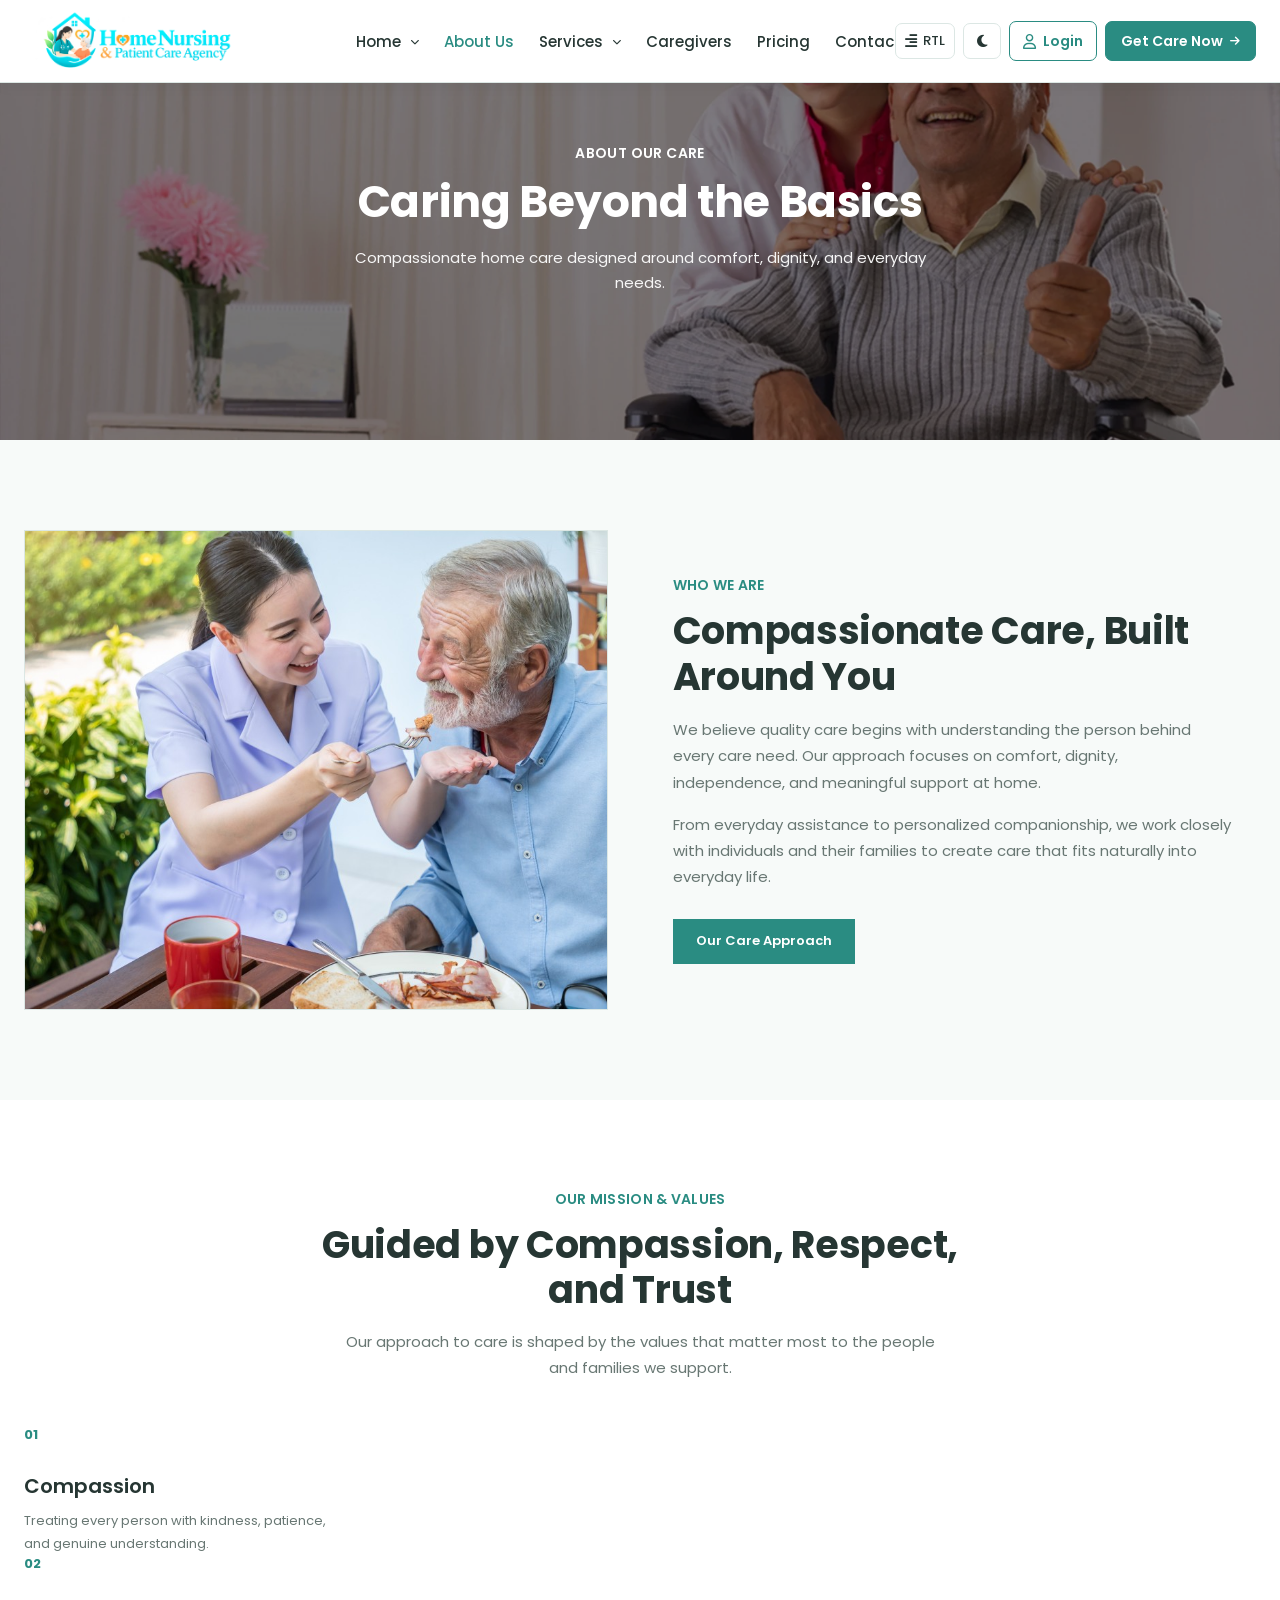
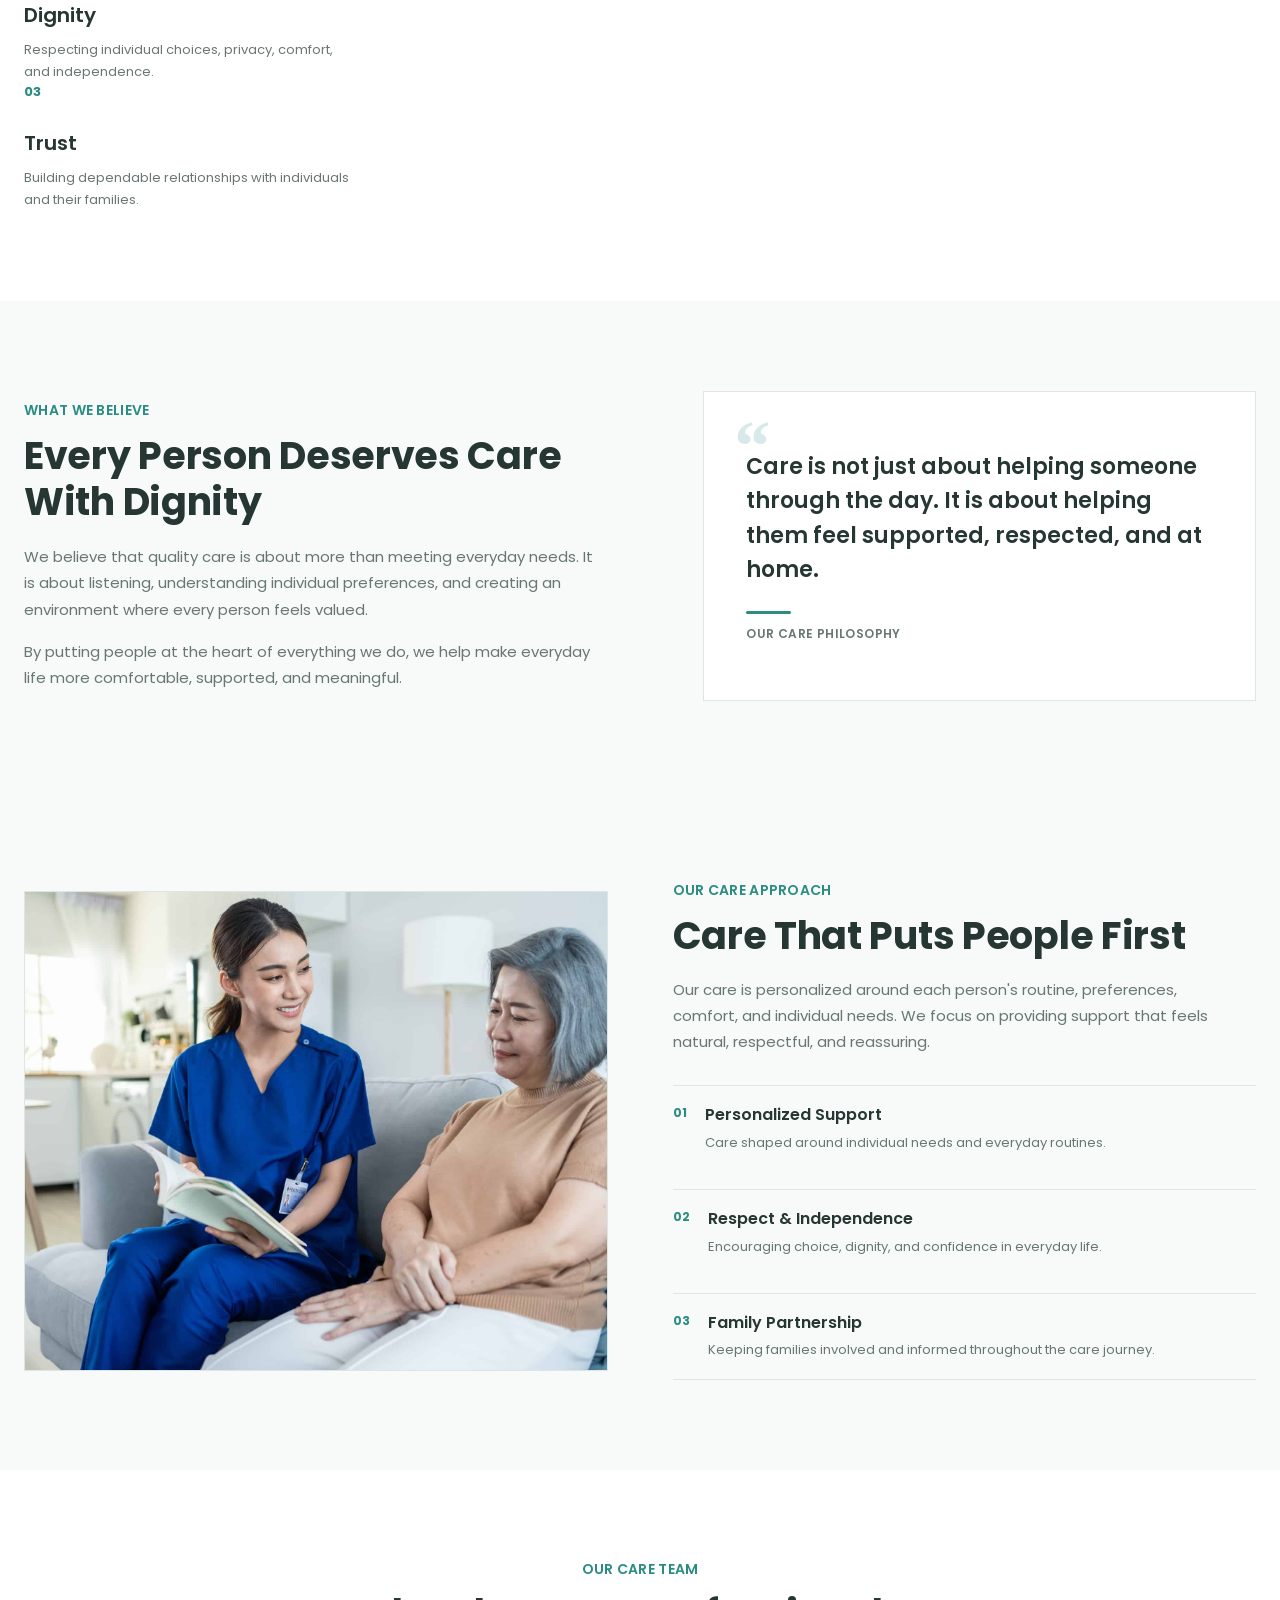
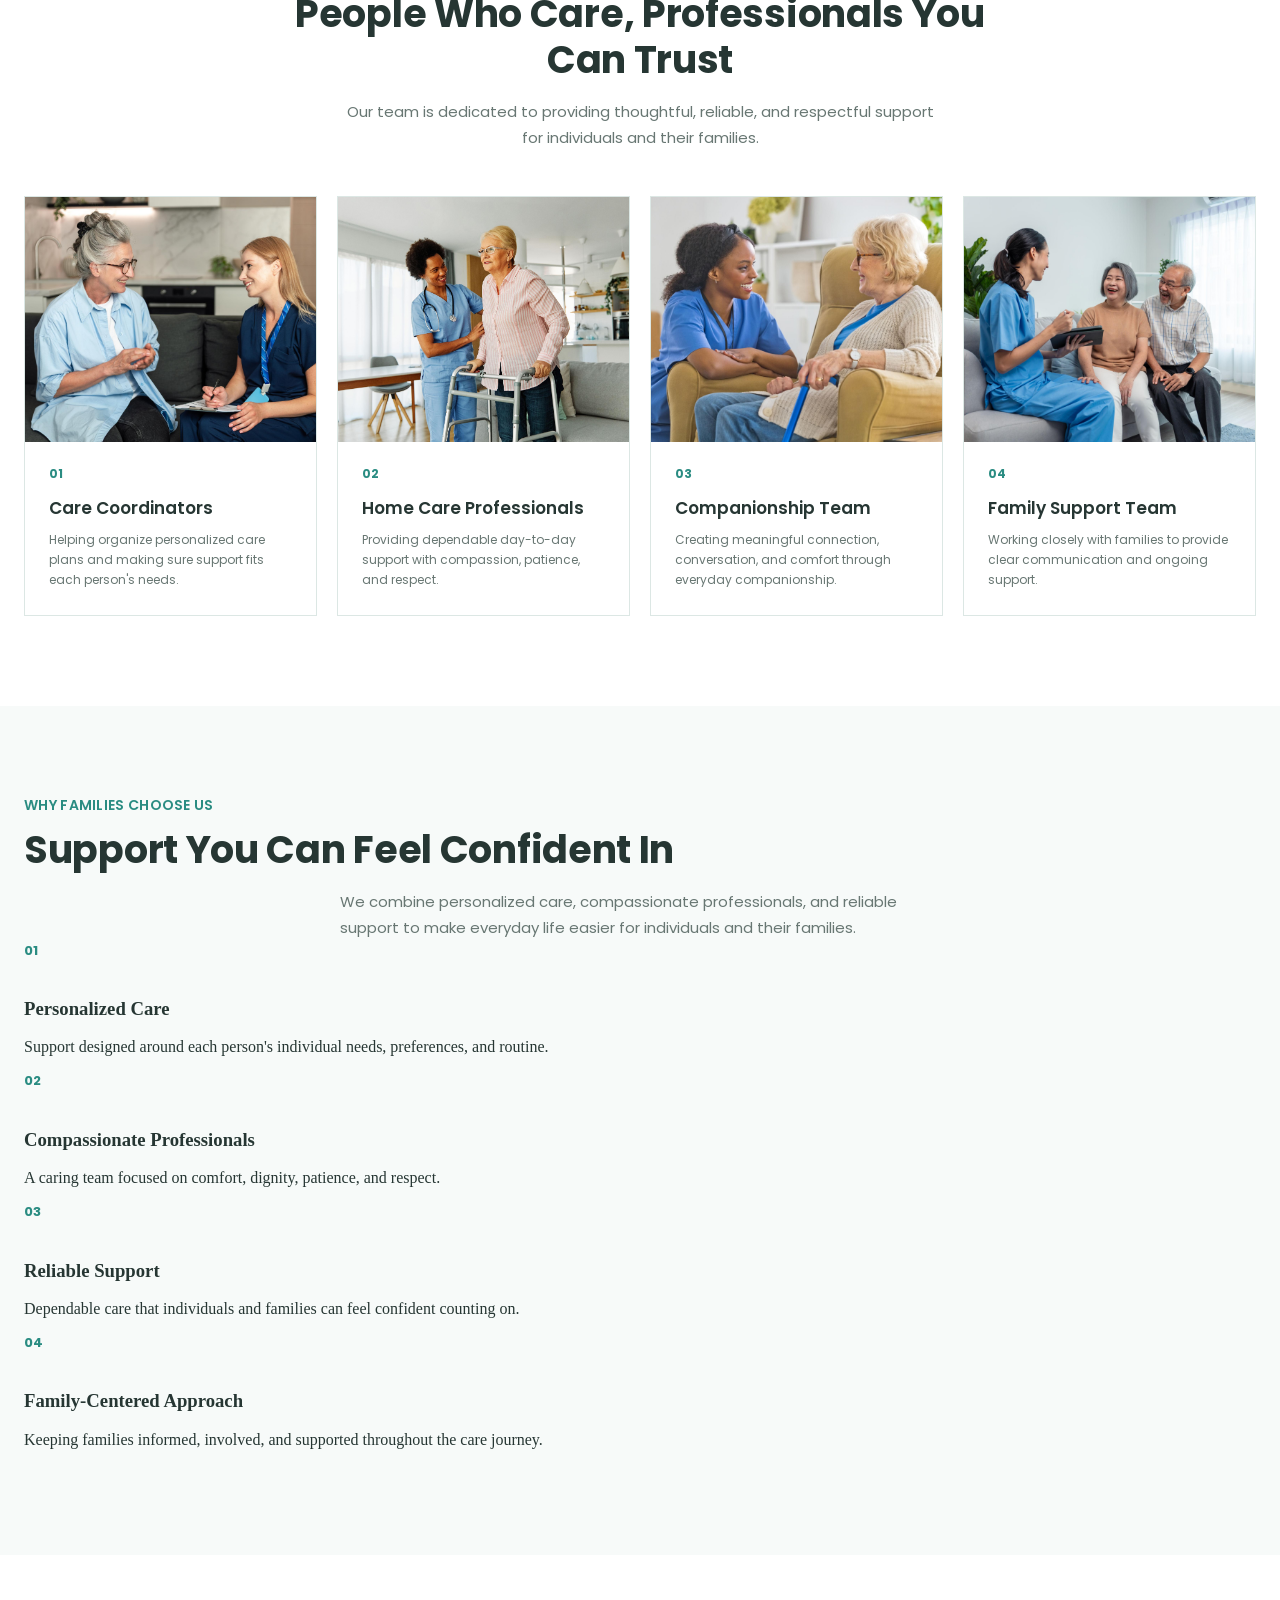
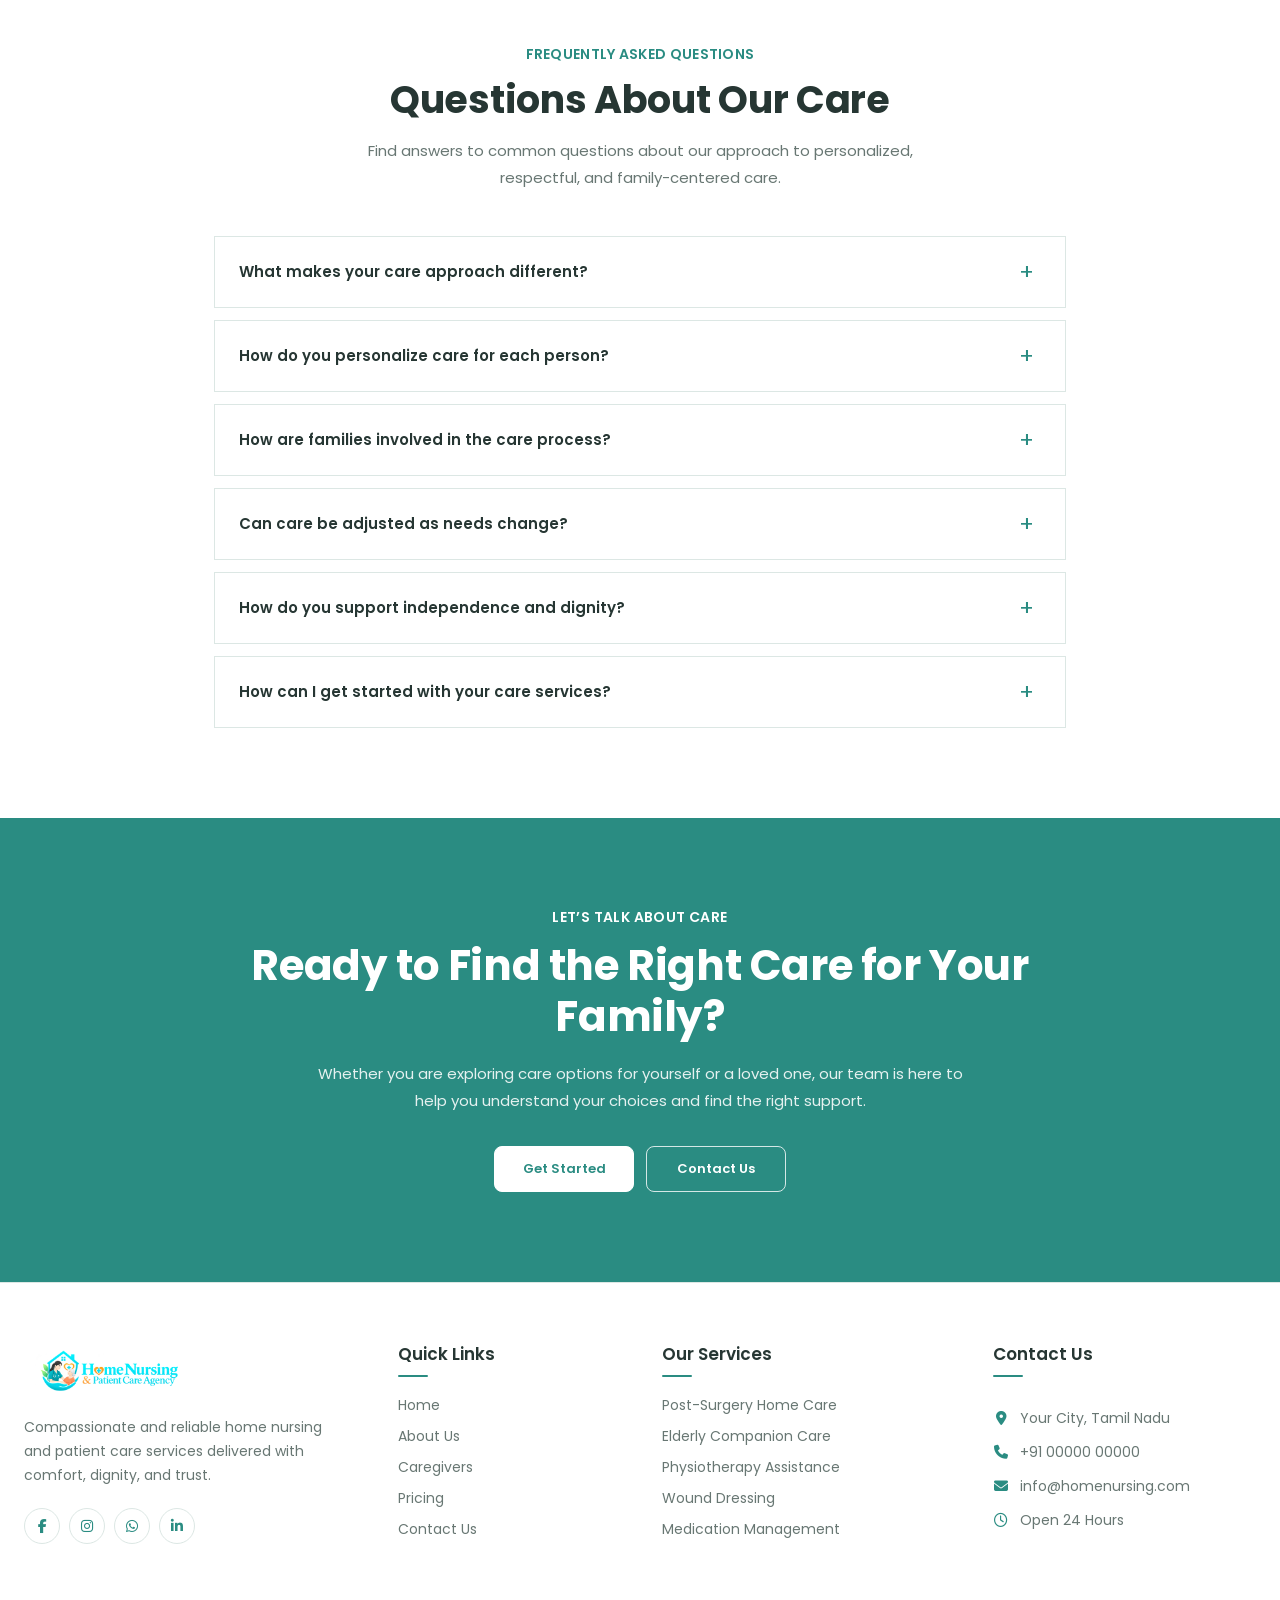
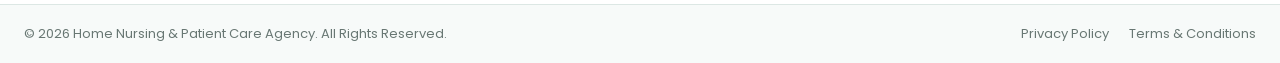
==== commit 67b460ed: "Add files via upload" ====
--- a/about.html
+++ b/about.html
@@ -202,7 +202,7 @@
                 aria-label="Toggle RTL direction"
                 title="Toggle RTL"
             >
-                <i class="fa-solid fa-arrow-right-arrow-left"></i>
+                <i class="fa-solid fa-right-left"></i>
                 <span>RTL</span>
             </button>
 
@@ -426,7 +426,7 @@
                     class="mobile-action-button rtl-toggle"
                     id="mobileRtlToggle"
                 >
-                    <i class="fa-solid fa-arrow-right-arrow-left"></i>
+                    <i class="fa-solid fa-right-left"></i>
                     <span>RTL</span>
                 </button>
 
@@ -569,17 +569,14 @@
 </section>
 <!-- =========================================================
      ABOUT US - OUR MISSION & VALUES
-     PART 1: HTML
+     MODERN EDITORIAL LAYOUT
 ========================================================= -->
 
 <section class="about-mission-values-section" id="missionValues">
 
     <div class="about-mission-values-container">
 
-        <!-- =================================================
-             SECTION INTRO
-        ================================================== -->
-
+        <!-- LEFT INTRO -->
         <div class="about-mission-values-header">
 
             <span class="about-mission-values-subtitle">
@@ -587,7 +584,8 @@
             </span>
 
             <h2 class="about-mission-values-title">
-                Guided by Compassion, Respect, and Trust
+                Guided by Compassion,
+                Respect, and Trust
             </h2>
 
             <p class="about-mission-values-description">
@@ -599,75 +597,75 @@
         </div>
 
 
-        <!-- =================================================
-             VALUES
-        ================================================== -->
-
-        <div class="about-mission-values-grid">
-
-
-            <!-- =================================================
-                 VALUE 01
-            ================================================== -->
-
-            <article class="about-mission-value-card">
+        <!-- RIGHT VALUES -->
+        <div class="about-mission-values-list">
+
+
+            <!-- VALUE 01 -->
+            <article class="about-mission-value-item">
 
                 <span class="about-mission-value-number">
                     01
                 </span>
 
-                <h3 class="about-mission-value-title">
-                    Compassion
-                </h3>
-
-                <p class="about-mission-value-text">
-                    Treating every person with kindness,
-                    patience, and genuine understanding.
-                </p>
+                <div class="about-mission-value-content">
+
+                    <h3 class="about-mission-value-title">
+                        Compassion
+                    </h3>
+
+                    <p class="about-mission-value-text">
+                        Treating every person with kindness,
+                        patience, and genuine understanding.
+                    </p>
+
+                </div>
 
             </article>
 
 
-            <!-- =================================================
-                 VALUE 02
-            ================================================== -->
-
-            <article class="about-mission-value-card">
+            <!-- VALUE 02 -->
+            <article class="about-mission-value-item">
 
                 <span class="about-mission-value-number">
                     02
                 </span>
 
-                <h3 class="about-mission-value-title">
-                    Dignity
-                </h3>
-
-                <p class="about-mission-value-text">
-                    Respecting individual choices, privacy,
-                    comfort, and independence.
-                </p>
+                <div class="about-mission-value-content">
+
+                    <h3 class="about-mission-value-title">
+                        Dignity
+                    </h3>
+
+                    <p class="about-mission-value-text">
+                        Respecting individual choices, privacy,
+                        comfort, and independence.
+                    </p>
+
+                </div>
 
             </article>
 
 
-            <!-- =================================================
-                 VALUE 03
-            ================================================== -->
-
-            <article class="about-mission-value-card">
+            <!-- VALUE 03 -->
+            <article class="about-mission-value-item">
 
                 <span class="about-mission-value-number">
                     03
                 </span>
 
-                <h3 class="about-mission-value-title">
-                    Trust
-                </h3>
-
-                <p class="about-mission-value-text">
-                    Building dependable relationships with
-                    individuals and their families.
-                </p>
+                <div class="about-mission-value-content">
+
+                    <h3 class="about-mission-value-title">
+                        Trust
+                    </h3>
+
+                    <p class="about-mission-value-text">
+                        Building dependable relationships with
+                        individuals and their families.
+                    </p>
+
+                </div>
 
             </article>
 
@@ -1071,17 +1069,18 @@
     <div class="about-why-choose-container">
 
         <!-- =================================================
-             SECTION HEADER
+             LEFT CONTENT
         ================================================== -->
 
-        <div class="about-why-choose-header">
+        <div class="about-why-choose-intro">
 
             <span class="about-why-choose-subtitle">
-                Why Families Choose Us
+                WHY FAMILIES CHOOSE US
             </span>
 
             <h2 class="about-why-choose-title">
-                Support You Can Feel Confident In
+                Support You Can
+                <span>Feel Confident In</span>
             </h2>
 
             <p class="about-why-choose-description">
@@ -1095,23 +1094,21 @@
 
 
         <!-- =================================================
-             BENEFITS GRID
+             RIGHT BENEFITS
         ================================================== -->
 
-        <div class="about-why-choose-grid">
-
-
-            <!-- =================================================
-                 CARD 01
-            ================================================== -->
-
-            <article class="about-why-choose-card">
-
-                <span class="about-why-choose-number">
+        <div class="about-why-choose-list">
+
+
+            <!-- BENEFIT 01 -->
+
+            <article class="about-why-choose-item">
+
+                <div class="about-why-choose-number">
                     01
-                </span>
-
-                <div class="about-why-choose-card-content">
+                </div>
+
+                <div class="about-why-choose-item-content">
 
                     <h3>
                         Personalized Care
@@ -1127,17 +1124,15 @@
             </article>
 
 
-            <!-- =================================================
-                 CARD 02
-            ================================================== -->
-
-            <article class="about-why-choose-card">
-
-                <span class="about-why-choose-number">
+            <!-- BENEFIT 02 -->
+
+            <article class="about-why-choose-item">
+
+                <div class="about-why-choose-number">
                     02
-                </span>
-
-                <div class="about-why-choose-card-content">
+                </div>
+
+                <div class="about-why-choose-item-content">
 
                     <h3>
                         Compassionate Professionals
@@ -1145,7 +1140,7 @@
 
                     <p>
                         A caring team focused on comfort,
-                        dignity, patience, and respect.Ensure they feel safe.
+                        dignity, patience, and respect.
                     </p>
 
                 </div>
@@ -1153,17 +1148,15 @@
             </article>
 
 
-            <!-- =================================================
-                 CARD 03
-            ================================================== -->
-
-            <article class="about-why-choose-card">
-
-                <span class="about-why-choose-number">
+            <!-- BENEFIT 03 -->
+
+            <article class="about-why-choose-item">
+
+                <div class="about-why-choose-number">
                     03
-                </span>
-
-                <div class="about-why-choose-card-content">
+                </div>
+
+                <div class="about-why-choose-item-content">
 
                     <h3>
                         Reliable Support
@@ -1179,17 +1172,15 @@
             </article>
 
 
-            <!-- =================================================
-                 CARD 04
-            ================================================== -->
-
-            <article class="about-why-choose-card">
-
-                <span class="about-why-choose-number">
+            <!-- BENEFIT 04 -->
+
+            <article class="about-why-choose-item">
+
+                <div class="about-why-choose-number">
                     04
-                </span>
-
-                <div class="about-why-choose-card-content">
+                </div>
+
+                <div class="about-why-choose-item-content">
 
                     <h3>
                         Family-Centered Approach
@@ -1522,7 +1513,7 @@
 
         <div class="footer-brand">
 
-            <a href="home1.html" class="footer-logo">
+            <a href="index.html" class="footer-logo">
                 <img
                     src="images/logo.png"
                     alt="Home Nursing & Patient Care Agency"
@@ -1571,7 +1562,7 @@
             <ul class="footer-links">
 
                 <li>
-                    <a href="home1.html">Home</a>
+                    <a href="index.html">Home</a>
                 </li>
 
                 <li>
--- a/css/style.css
+++ b/css/style.css
@@ -68,7 +68,86 @@
     --nav-font-size: 15px;
     --dropdown-font-size: 14px;
     --button-font-size: 14px;
-
+/* =========================================================
+   PRICING + CONTACT HERO
+   MATCH CAREGIVERS FONT
+========================================================= */
+
+.pricing-hero,
+.pricing-hero *,
+.contact-hero,
+.contact-hero * {
+    font-family: var(--font-family) !important;
+}
+/* =========================================================
+   PRICING + CONTACT HERO ICON FIX
+   ========================================================= */
+
+/* Trust point icons */
+.pricing-hero-point i,
+.contact-hero-point i {
+    font-family: "Font Awesome 6 Free" !important;
+    font-weight: 900 !important;
+    font-style: normal !important;
+
+    display: inline-flex !important;
+    align-items: center !important;
+    justify-content: center !important;
+
+    width: 20px !important;
+    height: 20px !important;
+
+    margin-right: 10px !important;
+
+    color: var(--primary-color) !important;
+    font-size: 13px !important;
+    flex-shrink: 0 !important;
+}
+
+
+/* Correct check icon */
+.pricing-hero-point .fa-circle-check::before,
+.contact-hero-point .fa-circle-check::before {
+    content: "\f058" !important;
+}
+
+
+/* Floating heart icon */
+.pricing-hero-floating-icon i,
+.contact-hero-floating-icon i {
+    font-family: "Font Awesome 6 Free" !important;
+    font-weight: 900 !important;
+    font-style: normal !important;
+
+    display: inline-flex !important;
+    align-items: center !important;
+    justify-content: center !important;
+
+    color: #ffffff !important;
+    font-size: 22px !important;
+}
+
+
+/* Correct heart-pulse icon */
+.pricing-hero-floating-icon .fa-heart-pulse::before,
+.contact-hero-floating-icon .fa-heart-pulse::before {
+    content: "\f21e" !important;
+}
+/* =========================================================
+   PRICING + CONTACT HERO ICONS
+========================================================= */
+
+.pricing-hero-point i,
+.contact-hero-point i,
+.pricing-hero-primary-btn i,
+.contact-hero-primary-btn i,
+.contact-hero-secondary-btn i {
+    display: inline-flex;
+    align-items: center;
+    justify-content: center;
+    font-family: "Font Awesome 6 Free" !important;
+    font-weight: 900;
+}
 
     /* =========================
        HEADER
@@ -30048,260 +30127,594 @@
 ========================================================= */
 
 /* =========================================================
-   PRICING HERO - CENTER CONTENT
+   PRICING HERO
 ========================================================= */
 
 .pricing-hero {
-    width: 100%;
-    min-height: calc(100vh - 100px);
+    position: relative;
+    overflow: hidden;
+
+    padding: 110px 32px 100px;
+
+    background: var(--background-color);
+
+    isolation: isolate;
+}
+
+
+/* =========================================================
+   CONTAINER
+========================================================= */
+
+.pricing-hero-container {
+    width: 100%;
+    max-width: 1250px;
+
+    margin: 0 auto;
+}
+
+
+/* =========================================================
+   CONTENT
+========================================================= */
+
+.pricing-hero-content {
+    display: grid;
+
+    grid-template-columns:
+        minmax(0, 1.05fr)
+        minmax(420px, 0.95fr);
+
+    align-items: center;
+
+    gap: 80px;
+}
+
+
+/* =========================================================
+   LEFT TEXT
+========================================================= */
+
+.pricing-hero-text {
+    position: relative;
+    z-index: 2;
+}
+
+
+.pricing-hero-eyebrow {
+    display: inline-flex;
+    align-items: center;
+
+    margin-bottom: 22px;
+
+    font-size: 14px;
+    font-weight: 700;
+
+    letter-spacing: 1.4px;
+
+    color: var(--primary-color);
+}
+
+
+.pricing-hero-title {
+    max-width: 720px;
+
+    margin: 0 0 26px;
+
+    font-size: clamp(48px, 5vw, 76px);
+
+    line-height: 1.02;
+
+    font-weight: 800;
+
+    letter-spacing: -2.5px;
+
+    color: var(--heading-color);
+}
+
+
+.pricing-hero-title span {
+    display: block;
+
+    color: var(--primary-color);
+}
+
+
+.pricing-hero-description {
+    max-width: 650px;
+
+    margin: 0 0 28px;
+
+    font-size: 18px;
+
+    line-height: 1.75;
+
+    color: var(--text-color);
+}
+
+
+/* =========================================================
+   TRUST POINTS
+========================================================= */
+
+.pricing-hero-points {
+    display: flex;
+
+    flex-wrap: wrap;
+
+    gap: 12px 24px;
+
+    margin-bottom: 34px;
+}
+
+
+.pricing-hero-point {
+    display: flex;
+
+    align-items: center;
+
+    gap: 8px;
+
+    font-size: 14px;
+
+    color: var(--text-color);
+}
+
+
+.pricing-hero-point i {
+    color: var(--primary-color);
+
+    font-size: 16px;
+}
+
+
+/* =========================================================
+   ACTION BUTTONS
+========================================================= */
+
+.pricing-hero-actions {
+    display: flex;
+
+    align-items: center;
+
+    gap: 14px;
+}
+
+
+.pricing-hero-primary-btn,
+.pricing-hero-secondary-btn {
+    min-height: 56px;
+
+    padding: 0 28px;
+
+    display: inline-flex;
+
+    align-items: center;
+    justify-content: center;
+
+    gap: 12px;
+
+    text-decoration: none;
+
+    font-size: 15px;
+
+    font-weight: 700;
+
+    border-radius: 6px;
+
+    transition:
+        transform 0.3s ease,
+        background-color 0.3s ease,
+        color 0.3s ease,
+        border-color 0.3s ease;
+}
+
+
+.pricing-hero-primary-btn {
+    background: var(--primary-color);
+
+    color: #ffffff;
+
+    border: 1px solid var(--primary-color);
+}
+
+
+.pricing-hero-primary-btn:hover {
+    transform: translateY(-3px);
+
+    color: #ffffff;
+
+    background: var(--primary-dark);
+}
+
+
+.pricing-hero-secondary-btn {
+    background: transparent;
+
+    color: var(--heading-color);
+
+    border: 1px solid var(--border-color);
+}
+
+
+.pricing-hero-secondary-btn:hover {
+    transform: translateY(-3px);
+
+    color: var(--primary-color);
+
+    border-color: var(--primary-color);
+}
+
+
+/* =========================================================
+   RIGHT VISUAL
+========================================================= */
+
+.pricing-hero-visual {
+    position: relative;
+
+    min-height: 470px;
+
+    display: flex;
+
+    align-items: center;
+    justify-content: center;
+}
+
+
+.pricing-hero-image-card {
+    position: relative;
+
+    width: min(100%, 500px);
+
+    height: 470px;
+
+    overflow: visible;
+}
+
+
+/* =========================================================
+   IMAGE
+========================================================= */
+
+.pricing-hero-image {
+    width: 100%;
+    height: 100%;
+
+    display: block;
+
+    object-fit: cover;
+
+    border-radius: 28px;
+
+    border: 1px solid var(--border-color);
+
+    box-shadow:
+        0 25px 60px rgba(0, 0, 0, 0.10);
+}
+
+
+/* =========================================================
+   FLOATING CARE CARD
+========================================================= */
+
+.pricing-hero-floating-card {
+    position: absolute;
+
+    left: -45px;
+    bottom: 35px;
+
+    width: 280px;
+
+    display: flex;
+
+    align-items: center;
+
+    gap: 14px;
+
+    padding: 17px 18px;
+
+    background: var(--card-bg);
+
+    border: 1px solid var(--border-color);
+
+    border-radius: 14px;
+
+    box-shadow:
+        0 18px 45px rgba(0, 0, 0, 0.12);
+
+    z-index: 3;
+}
+
+
+/* =========================================================
+   CARE TRUST FLOATING CARD
+========================================================= */
+
+.pricing-hero-floating-card {
+    position: absolute;
+
+    left: -45px;
+    bottom: 35px;
+
+    width: 280px;
+
+    display: flex;
+    align-items: center;
+
+    gap: 14px;
+
+    padding: 18px;
+
+    /* CARD BACKGROUND */
+    background: #ffffff;
+
+    border: 1px solid var(--border-color);
+
+    border-radius: 16px;
+
+    box-shadow: 0 15px 40px rgba(0, 0, 0, 0.12);
+
+    z-index: 10;
+}
+
+
+/* Text */
+
+.pricing-hero-floating-content strong {
+    display: block;
+
+    color: var(--heading-color);
+
+    font-size: 15px;
+
+    margin-bottom: 5px;
+}
+
+.pricing-hero-floating-content span {
+    display: block;
+
+    color: var(--text-color);
+
+    font-size: 12px;
+
+    line-height: 1.5;
+}
+
+
+/* Icon */
+
+.pricing-hero-floating-icon {
+    width: 52px;
+    height: 52px;
+
+    flex: 0 0 52px;
 
     display: flex;
     align-items: center;
     justify-content: center;
 
-    padding: 80px 0;
-
-    background: var(--bg-color);
-    color: var(--text-color);
-
-    box-sizing: border-box;
-    overflow: hidden;
-}
-
-
-/* =========================================================
-   CONTAINER
-========================================================= */
-
-.pricing-hero-container {
-    width: calc(100% - 64px);
-    max-width: var(--container-width);
-
-    margin: 0 auto;
-
+    border-radius: 50%;
+
+    background: var(--primary-color);
+
+    color: #ffffff;
+
+    font-size: 20px;
+}
+
+
+/* =========================================================
+   DARK MODE
+========================================================= */
+
+html.dark-mode .pricing-hero-floating-card {
+    background: #162825;
+
+    border-color: rgba(91, 190, 181, 0.35);
+
+    box-shadow:
+        0 15px 40px rgba(0, 0, 0, 0.35);
+}
+
+html.dark-mode .pricing-hero-floating-content strong {
+    color: #ffffff;
+}
+
+html.dark-mode .pricing-hero-floating-content span {
+    color: #b8c9c7;
+}
+
+
+/* =========================================================
+   RTL
+========================================================= */
+
+html[dir="rtl"] .pricing-hero-floating-card {
+    left: auto;
+    right: -45px;
+
+    direction: rtl;
+}
+
+
+/* =========================================================
+   MOBILE
+========================================================= */
+
+@media (max-width: 600px) {
+
+    .pricing-hero-floating-card {
+        left: 10px;
+        right: 10px;
+
+        bottom: 15px;
+
+        width: auto;
+
+        padding: 14px;
+
+        border-radius: 14px;
+    }
+
+    .pricing-hero-floating-icon {
+        width: 44px;
+        height: 44px;
+
+        flex-basis: 44px;
+
+        font-size: 17px;
+    }
+
+    .pricing-hero-floating-content strong {
+        font-size: 13px;
+    }
+
+    .pricing-hero-floating-content span {
+        font-size: 11px;
+    }
+
+    html[dir="rtl"] .pricing-hero-floating-card {
+        left: 10px;
+        right: 10px;
+    }
+}
+
+.pricing-hero-floating-content {
     display: flex;
+
+    flex-direction: column;
+
+    gap: 4px;
+}
+
+
+.pricing-hero-floating-content strong {
+    font-size: 14px;
+
+    color: var(--heading-color);
+}
+
+
+.pricing-hero-floating-content span {
+    font-size: 12px;
+
+    line-height: 1.4;
+
+    color: var(--text-color);
+}
+
+
+/* =========================================================
+   24/7 BADGE
+========================================================= */
+
+.pricing-hero-badge {
+    position: absolute;
+
+    top: 30px;
+    right: -25px;
+
+    width: 105px;
+    height: 105px;
+
+    display: flex;
+
+    flex-direction: column;
+
     align-items: center;
     justify-content: center;
 
-    box-sizing: border-box;
-}
-
-
-/* =========================================================
-   CONTENT
-========================================================= */
-
-.pricing-hero-content {
-    width: 100%;
-    max-width: 900px;
-
-    margin: 0 auto;
-
-    display: flex;
-    flex-direction: column;
-    align-items: center;
+    border-radius: 50%;
+
+    background: var(--primary-color);
+
+    color: #ffffff;
+
+    border: 7px solid var(--background-color);
+
+    box-shadow:
+        0 12px 30px rgba(0, 0, 0, 0.12);
+
+    z-index: 3;
+}
+
+
+.pricing-hero-badge strong {
+    font-size: 25px;
+
+    line-height: 1;
+}
+
+
+.pricing-hero-badge span {
+    margin-top: 5px;
+
+    font-size: 11px;
 
     text-align: center;
-
-    box-sizing: border-box;
-}
-
-
-/* =========================================================
-   EYEBROW
-========================================================= */
-
-.pricing-hero-eyebrow {
-    display: block;
-
-    margin: 0 0 22px;
-
-    color: var(--primary-color);
-
-    font-family: var(--font-family);
-
-    font-size: 11px;
-    font-weight: 700;
-
-    line-height: 1.4;
-
-    letter-spacing: 1px;
-
-    text-transform: uppercase;
-}
-
-
-/* =========================================================
-   TITLE
-========================================================= */
-
-.pricing-hero-title {
-    width: 100%;
-
-    margin: 0 0 24px;
-    padding: 0;
-
-    color: var(--text-color);
-
-    font-family: var(--font-family);
-
-    font-size: 64px;
-    font-weight: 700;
-
-    line-height: 1.08;
-
-    letter-spacing: -1.5px;
-
-    text-align: center;
-
-    box-sizing: border-box;
-}
-
-
-/* =========================================================
-   DESCRIPTION
-========================================================= */
-
-.pricing-hero-description {
-    width: 100%;
-    max-width: 780px;
-
-    margin: 0 auto 38px;
-    padding: 0;
-
-    color: var(--muted-text);
-
-    font-family: var(--font-family);
-
-    font-size: 15px;
-    font-weight: 400;
-
-    line-height: 1.7;
-
-    text-align: center;
-
-    box-sizing: border-box;
-}
-
-
-/* =========================================================
-   ACTION BUTTONS
-========================================================= */
-
-.pricing-hero-actions {
-    display: flex;
-
-    align-items: center;
-    justify-content: center;
-
-    gap: 12px;
-
-    margin: 0;
-    padding: 0;
-}
-
-
-/* =========================================================
-   BUTTONS
-========================================================= */
-
-.pricing-hero-primary-btn,
-.pricing-hero-secondary-btn {
-    min-width: 150px;
-    height: 56px;
-
-    padding: 0 28px;
-
-    display: inline-flex;
-    align-items: center;
-    justify-content: center;
-
-    gap: 10px;
-
-    font-family: var(--font-family);
-
-    font-size: 12px;
-    font-weight: 600;
-
-    line-height: 1;
-
-    text-decoration: none !important;
-
-    border-radius: 4px;
-
-    box-sizing: border-box;
-
-    cursor: pointer;
-
-    transition:
-        background-color var(--transition),
-        border-color var(--transition),
-        color var(--transition),
-        transform var(--transition);
-}
-
-
-/* =========================================================
-   PRIMARY
-========================================================= */
-
-.pricing-hero-primary-btn {
-    color: #ffffff !important;
+}
+
+
+/* =========================================================
+   DECORATIVE SHAPES
+========================================================= */
+
+.pricing-hero-bg-shape {
+    position: absolute;
+
+    border-radius: 50%;
+
+    pointer-events: none;
+
+    z-index: -1;
+}
+
+
+.pricing-hero-bg-shape-1 {
+    width: 420px;
+    height: 420px;
+
+    right: -180px;
+    top: -160px;
 
     background: var(--primary-color);
 
-    border: 1px solid var(--primary-color);
-}
-
-
-.pricing-hero-primary-btn:hover {
-    color: #ffffff !important;
-
-    background: var(--primary-dark);
-
-    border-color: var(--primary-dark);
-
-    transform: translateY(-2px);
-}
-
-
-/* =========================================================
-   SECONDARY
-========================================================= */
-
-.pricing-hero-secondary-btn {
-    color: var(--text-color) !important;
-
-    background: transparent;
-
-    border: 1px solid var(--border-color);
-}
-
-
-.pricing-hero-secondary-btn:hover {
-    color: var(--primary-color) !important;
-
-    border-color: var(--primary-color);
-
-    transform: translateY(-2px);
-}
-
-
-/* =========================================================
-   ARROW
-========================================================= */
-
-.pricing-hero-primary-btn i {
-    font-size: 9px;
-
-    color: inherit;
-
-    transition: transform var(--transition);
-}
-
-
-.pricing-hero-primary-btn:hover i {
-    transform: translateX(3px);
+    opacity: 0.06;
+}
+
+
+.pricing-hero-bg-shape-2 {
+    width: 280px;
+    height: 280px;
+
+    left: -150px;
+    bottom: -130px;
+
+    background: var(--primary-color);
+
+    opacity: 0.05;
+}
+
+
+/* =========================================================
+   DARK MODE
+========================================================= */
+
+html.dark-mode .pricing-hero-image {
+    box-shadow:
+        0 25px 60px rgba(0, 0, 0, 0.30);
+}
+
+
+html.dark-mode .pricing-hero-floating-card {
+    box-shadow:
+        0 18px 45px rgba(0, 0, 0, 0.35);
+}
+
+
+html.dark-mode .pricing-hero-badge {
+    border-color: var(--background-color);
 }
 
 
@@ -30309,31 +30722,30 @@
    RTL
 ========================================================= */
 
-html[dir="rtl"] .pricing-hero,
-html[dir="rtl"] .pricing-hero-container,
+html[dir="rtl"] .pricing-hero {
+    direction: rtl;
+}
+
+
 html[dir="rtl"] .pricing-hero-content {
     direction: rtl;
 }
 
 
-html[dir="rtl"] .pricing-hero-content {
-    text-align: center;
-}
-
-
-html[dir="rtl"] .pricing-hero-title,
-html[dir="rtl"] .pricing-hero-description {
-    text-align: center;
-}
-
-
-html[dir="rtl"] .pricing-hero-primary-btn i {
-    transform: rotate(180deg);
-}
-
-
-html[dir="rtl"] .pricing-hero-primary-btn:hover i {
-    transform: rotate(180deg) translateX(3px);
+html[dir="rtl"] .pricing-hero-floating-card {
+    left: auto;
+    right: -45px;
+}
+
+
+html[dir="rtl"] .pricing-hero-badge {
+    right: auto;
+    left: -25px;
+}
+
+
+html[dir="rtl"] .pricing-hero-actions {
+    flex-direction: row-reverse;
 }
 
 
@@ -30341,140 +30753,136 @@
    TABLET
 ========================================================= */
 
-@media (max-width: 1024px) {
+@media (max-width: 1000px) {
 
     .pricing-hero {
-        min-height: calc(100vh - 90px);
-
-        padding: 70px 0;
+        padding: 90px 25px 80px;
     }
 
-    .pricing-hero-container {
-        width: calc(100% - 48px);
+
+    .pricing-hero-content {
+        grid-template-columns: 1fr;
+
+        gap: 60px;
+
+        text-align: center;
     }
 
+
+    .pricing-hero-text {
+        display: flex;
+
+        flex-direction: column;
+
+        align-items: center;
+    }
+
+
+    .pricing-hero-description {
+        max-width: 700px;
+    }
+
+
+    .pricing-hero-points {
+        justify-content: center;
+    }
+
+
+    .pricing-hero-visual {
+        min-height: 430px;
+    }
+}
+
+
+/* =========================================================
+   MOBILE
+========================================================= */
+
+@media (max-width: 600px) {
+
+    .pricing-hero {
+        padding: 75px 18px 65px;
+    }
+
+
     .pricing-hero-title {
-        font-size: 50px;
+        font-size: 43px;
+
+        letter-spacing: -1.5px;
     }
 
+
     .pricing-hero-description {
-        max-width: 680px;
-
-        font-size: 14px;
-    }
-}
-
-
-/* =========================================================
-   MOBILE
-========================================================= */
-
-@media (max-width: 743px) {
-
-    .pricing-hero {
-        min-height: calc(100vh - 80px);
-
-        padding: 55px 0;
-    }
-
-    .pricing-hero-container {
-        width: calc(100% - 32px);
-    }
-
-    .pricing-hero-content {
-        max-width: 100%;
-    }
-
-    .pricing-hero-eyebrow {
-        margin-bottom: 14px;
-
-        font-size: 9px;
-    }
-
-    .pricing-hero-title {
-        margin-bottom: 18px;
-
-        font-size: 36px;
-
-        line-height: 1.12;
-
-        letter-spacing: -0.7px;
-    }
-
-    .pricing-hero-description {
-        max-width: 560px;
-
-        margin-bottom: 28px;
-
-        font-size: 11px;
+        font-size: 16px;
 
         line-height: 1.65;
     }
 
+
+    .pricing-hero-points {
+        flex-direction: column;
+
+        align-items: center;
+
+        gap: 10px;
+    }
+
+
     .pricing-hero-actions {
         width: 100%;
 
-        gap: 10px;
+        flex-direction: column;
+
+        gap: 12px;
     }
+
 
     .pricing-hero-primary-btn,
     .pricing-hero-secondary-btn {
-        min-width: 135px;
-
-        height: 50px;
-
-        padding: 0 20px;
-
-        font-size: 10px;
+        width: 100%;
     }
-}
-
-
-/* =========================================================
-   SMALL MOBILE
-========================================================= */
-
-@media (max-width: 480px) {
-
-    .pricing-hero {
-        min-height: calc(100vh - 75px);
-
-        padding: 45px 0;
+
+
+    .pricing-hero-visual {
+        min-height: 350px;
+
+        margin-top: 10px;
     }
 
-    .pricing-hero-container {
+
+    .pricing-hero-image-card {
+        height: 350px;
+
+        width: 100%;
+    }
+
+
+    .pricing-hero-floating-card {
+        left: 12px;
+        bottom: 20px;
+
         width: calc(100% - 24px);
     }
 
-    .pricing-hero-eyebrow {
-        font-size: 8px;
+
+    .pricing-hero-badge {
+        top: -15px;
+        right: 8px;
+
+        width: 88px;
+        height: 88px;
     }
 
-    .pricing-hero-title {
-        font-size: 29px;
-
-        line-height: 1.15;
+
+    html[dir="rtl"] .pricing-hero-floating-card {
+        left: 12px;
+        right: auto;
     }
 
-    .pricing-hero-description {
-        font-size: 9.5px;
-
-        line-height: 1.6;
-    }
-
-    .pricing-hero-actions {
-        gap: 8px;
-    }
-
-    .pricing-hero-primary-btn,
-    .pricing-hero-secondary-btn {
-        min-width: 125px;
-
-        height: 46px;
-
-        padding: 0 16px;
-
-        font-size: 9px;
+
+    html[dir="rtl"] .pricing-hero-badge {
+        right: auto;
+        left: 8px;
     }
 }
 /* =========================================================
@@ -31882,406 +32290,479 @@
 /***CONTACT US*****/
 
 /* =========================================================
-   CONTACT US HERO
-   PART 2 - MAIN CSS + DARK MODE
-   EXTRA TOP SPACING
-========================================================= */
-
-
-/* =========================================================
-   CONTACT PAGE HERO
-   CENTERED HERO CONTENT
+   CONTACT HERO
+   PART 2 - MAIN CSS
 ========================================================= */
 
 .contact-hero {
-    width: 100%;
-    min-height: calc(100vh - 100px);
+    position: relative;
+    width: 100%;
+    min-height: 650px;
 
     display: flex;
     align-items: center;
-    justify-content: center;
-
-    padding: 80px 0;
-
-    background: var(--bg-color);
-    color: var(--text-color);
-
-    box-sizing: border-box;
+
+    padding: 90px 32px;
+
+    background: var(--background-color);
+
     overflow: hidden;
-
-    transition:
-        background-color var(--transition),
-        color var(--transition);
-}
-
-
-/* =========================================================
-   HERO CONTAINER
+}
+
+
+/* =========================================================
+   CONTAINER
 ========================================================= */
 
 .contact-hero-container {
-    width: calc(100% - 64px);
-    max-width: var(--container-width);
+    width: 100%;
+    max-width: 1250px;
 
     margin: 0 auto;
-
+}
+
+
+/* =========================================================
+   MAIN CONTENT
+========================================================= */
+
+.contact-hero-content {
+    display: grid;
+
+    grid-template-columns: 1fr 1fr;
+
+    align-items: center;
+
+    gap: 70px;
+}
+
+
+/* =========================================================
+   LEFT TEXT
+========================================================= */
+
+.contact-hero-text {
+    width: 100%;
+    max-width: 650px;
+
+    position: relative;
+    z-index: 2;
+}
+
+
+/* =========================================================
+   EYEBROW
+========================================================= */
+
+.contact-hero-eyebrow {
+    display: inline-block;
+
+    margin-bottom: 22px;
+
+    font-size: 14px;
+    font-weight: 700;
+
+    letter-spacing: 1.4px;
+
+    color: var(--primary-color);
+}
+
+
+/* =========================================================
+   TITLE
+========================================================= */
+
+.contact-hero-title {
+    margin: 0 0 25px;
+
+    font-size: clamp(52px, 5.2vw, 76px);
+
+    line-height: 1.03;
+
+    font-weight: 800;
+
+    letter-spacing: -2.5px;
+
+    color: var(--heading-color);
+}
+
+
+.contact-hero-title span {
+    color: var(--primary-color);
+}
+
+
+/* =========================================================
+   DESCRIPTION
+========================================================= */
+
+.contact-hero-description {
+    max-width: 620px;
+
+    margin: 0 0 28px;
+
+    font-size: 18px;
+
+    line-height: 1.7;
+
+    color: var(--text-color);
+}
+
+
+/* =========================================================
+   TRUST POINTS
+========================================================= */
+
+.contact-hero-points {
     display: flex;
+
+    flex-wrap: wrap;
+
+    align-items: center;
+
+    gap: 12px 24px;
+
+    margin-bottom: 32px;
+}
+
+
+.contact-hero-point {
+    display: flex;
+
+    align-items: center;
+
+    gap: 8px;
+
+    font-size: 14px;
+
+    color: var(--text-color);
+}
+
+
+.contact-hero-point i {
+    color: var(--primary-color);
+
+    font-size: 16px;
+}
+
+
+/* =========================================================
+   ACTION BUTTONS
+========================================================= */
+
+.contact-hero-actions {
+    display: flex;
+
+    align-items: center;
+
+    gap: 14px;
+}
+
+
+.contact-hero-primary-btn,
+.contact-hero-secondary-btn {
+    min-height: 56px;
+
+    padding: 0 28px;
+
+    display: inline-flex;
+
     align-items: center;
     justify-content: center;
 
-    box-sizing: border-box;
-}
-
-
-/* =========================================================
-   HERO CONTENT
-========================================================= */
-
-.contact-hero-content {
-    width: 100%;
-    max-width: 900px;
-
-    margin: 0 auto;
+    gap: 10px;
+
+    border-radius: 6px;
+
+    text-decoration: none;
+
+    font-size: 15px;
+    font-weight: 700;
+
+    box-sizing: border-box;
+
+    transition:
+        transform 0.25s ease,
+        background-color 0.25s ease,
+        color 0.25s ease,
+        border-color 0.25s ease;
+}
+
+
+/* PRIMARY */
+
+.contact-hero-primary-btn {
+    background: var(--primary-color);
+
+    color: #ffffff;
+
+    border: 1px solid var(--primary-color);
+}
+
+
+.contact-hero-primary-btn:hover {
+    color: #ffffff;
+
+    transform: translateY(-3px);
+
+    background: var(--primary-dark);
+}
+
+
+.contact-hero-primary-btn i {
+    font-size: 13px;
+}
+
+
+/* SECONDARY */
+
+.contact-hero-secondary-btn {
+    background: transparent;
+
+    color: var(--heading-color);
+
+    border: 1px solid var(--border-color);
+}
+
+
+.contact-hero-secondary-btn:hover {
+    color: var(--primary-color);
+
+    border-color: var(--primary-color);
+
+    transform: translateY(-3px);
+}
+
+
+/* =========================================================
+   RIGHT VISUAL
+========================================================= */
+
+.contact-hero-visual {
+    position: relative;
+
+    width: 100%;
+    min-height: 480px;
 
     display: flex;
-    flex-direction: column;
-    align-items: center;
-
-    text-align: center;
-
-    box-sizing: border-box;
-}
-
-
-/* =========================================================
-   EYEBROW
-========================================================= */
-
-.contact-hero-eyebrow {
-    display: block;
-
-    margin: 0 0 22px;
-
-    color: var(--primary-color);
-
-    font-family: var(--font-family);
-
-    font-size: 11px;
-    font-weight: 700;
-
-    line-height: 1.4;
-
-    letter-spacing: 1px;
-
-    text-transform: uppercase;
-
-    box-sizing: border-box;
-}
-
-
-/* =========================================================
-   TITLE
-========================================================= */
-
-.contact-hero-title {
-    width: 100%;
-
-    margin: 0 0 24px;
-    padding: 0;
-
-    color: var(--text-color);
-
-    font-family: var(--font-family);
-
-    font-size: 64px;
-    font-weight: 700;
-
-    line-height: 1.08;
-
-    letter-spacing: -1.5px;
-
-    text-align: center;
-
-    box-sizing: border-box;
-}
-
-
-/* =========================================================
-   DESCRIPTION
-========================================================= */
-
-.contact-hero-description {
-    width: 100%;
-    max-width: 780px;
-
-    margin: 0 auto 38px;
-    padding: 0;
-
-    color: var(--muted-text);
-
-    font-family: var(--font-family);
-
-    font-size: 15px;
-    font-weight: 400;
-
-    line-height: 1.7;
-
-    text-align: center;
-
-    box-sizing: border-box;
-}
-
-
-/* =========================================================
-   HERO BUTTONS
-========================================================= */
-
-.contact-hero-actions {
-    display: flex;
+
     align-items: center;
     justify-content: center;
-
-    gap: 12px;
-
-    margin: 0;
-    padding: 0;
-
-    box-sizing: border-box;
-}
-
-
-/* =========================================================
-   BUTTON
-========================================================= */
-
-.contact-hero-btn {
-    min-width: 150px;
-    min-height: 56px;
-
-    padding: 0 28px;
-
-    display: inline-flex;
+}
+
+
+.contact-hero-image-card {
+    position: relative;
+
+    width: 100%;
+    max-width: 500px;
+
+    height: 470px;
+}
+
+
+/* =========================================================
+   MAIN IMAGE
+========================================================= */
+
+.contact-hero-image {
+    width: 100%;
+    height: 100%;
+
+    display: block;
+
+    object-fit: cover;
+
+    border-radius: 28px;
+
+    border: 1px solid var(--border-color);
+
+    box-shadow:
+        0 25px 60px rgba(0, 0, 0, 0.12);
+}
+
+
+/* =========================================================
+   FLOATING CARD
+========================================================= */
+
+.contact-hero-floating-card {
+    position: absolute;
+
+    left: -45px;
+    bottom: 35px;
+
+    width: 290px;
+
+    display: flex;
+
+    align-items: center;
+
+    gap: 14px;
+
+    padding: 18px;
+
+    box-sizing: border-box;
+
+    background: #ffffff;
+
+    border: 1px solid var(--border-color);
+
+    border-radius: 16px;
+
+    box-shadow:
+        0 15px 40px rgba(0, 0, 0, 0.14);
+
+    z-index: 5;
+}
+
+
+/* =========================================================
+   FLOATING ICON
+========================================================= */
+
+.contact-hero-floating-icon {
+    width: 52px;
+    height: 52px;
+
+    flex: 0 0 52px;
+
+    display: flex;
+
     align-items: center;
     justify-content: center;
 
-    gap: 10px;
-
-    border-radius: 4px;
-
-    font-family: var(--font-family);
-
+    border-radius: 50%;
+
+    background: var(--primary-color);
+
+    color: #ffffff;
+
+    font-size: 20px;
+}
+
+
+.contact-hero-floating-content {
+    display: flex;
+
+    flex-direction: column;
+
+    gap: 4px;
+}
+
+
+.contact-hero-floating-content strong {
+    font-size: 14px;
+
+    line-height: 1.3;
+
+    color: var(--heading-color);
+}
+
+
+.contact-hero-floating-content span {
     font-size: 12px;
-    font-weight: 600;
-
-    line-height: 1;
-
-    text-decoration: none;
-
-    white-space: nowrap;
-
-    box-sizing: border-box;
-
-    transition:
-        background-color var(--transition),
-        border-color var(--transition),
-        color var(--transition),
-        transform var(--transition);
-}
-
-
-/* =========================================================
-   PRIMARY BUTTON
-========================================================= */
-
-.contact-hero-btn-primary {
-    color: #ffffff;
-
-    background: var(--primary-color);
-
-    border: 1px solid var(--primary-color);
-}
-
-
-.contact-hero-btn-primary:hover {
-    background: var(--primary-dark);
-
-    border-color: var(--primary-dark);
-
-    transform: translateY(-2px);
-}
-
-
-/* =========================================================
-   SECONDARY BUTTON
-========================================================= */
-
-.contact-hero-btn-secondary {
-    color: var(--text-color);
-
-    background: transparent;
-
-    border: 1px solid var(--border-color);
-}
-
-
-.contact-hero-btn-secondary:hover {
-    color: var(--primary-color);
-
-    border-color: var(--primary-color);
-
-    transform: translateY(-2px);
-}
-
-
-/* =========================================================
-   BUTTON ICON
-========================================================= */
-
-.contact-hero-btn i {
-    font-size: 9px;
-
-    transition: transform var(--transition);
-}
-
-
-.contact-hero-btn-primary:hover i {
-    transform: translateX(3px);
-}
-
-/* =========================================================
-   CONTACT HERO ACTION BUTTONS
-========================================================= */
-
-.contact-hero-actions {
+
+    line-height: 1.4;
+
+    color: var(--text-color);
+}
+
+
+/* =========================================================
+   24/7 BADGE
+========================================================= */
+
+.contact-hero-badge {
+    position: absolute;
+
+    top: 20px;
+    right: -25px;
+
+    width: 105px;
+    height: 105px;
+
     display: flex;
+
+    flex-direction: column;
+
     align-items: center;
     justify-content: center;
 
-    gap: 12px;
-
-    margin: 0;
-    padding: 0;
-}
-
-
-/* =========================================================
-   COMMON BUTTON STYLE
-========================================================= */
-
-.contact-hero-primary-btn,
-.contact-hero-secondary-btn {
-    min-width: 150px;
-    height: 56px;
-
-    padding: 0 28px;
-
-    display: inline-flex;
-    align-items: center;
-    justify-content: center;
-
-    gap: 10px;
-
-    font-family: var(--font-family);
-    font-size: 12px;
-    font-weight: 600;
+    gap: 3px;
+
+    border-radius: 50%;
+
+    background: var(--primary-color);
+
+    color: #ffffff;
+
+    border: 7px solid var(--background-color);
+
+    box-shadow:
+        0 12px 30px rgba(0, 0, 0, 0.15);
+
+    z-index: 6;
+}
+
+
+.contact-hero-badge i {
+    font-size: 16px;
+}
+
+
+.contact-hero-badge strong {
+    font-size: 22px;
 
     line-height: 1;
-    text-decoration: none !important;
-
-    border-radius: 4px;
-
-    cursor: pointer;
-
-    box-sizing: border-box;
-
-    transition:
-        background-color var(--transition),
-        border-color var(--transition),
-        color var(--transition),
-        transform var(--transition);
-}
-
-
-/* =========================================================
-   CONTACT US BUTTON
-========================================================= */
-
-.contact-hero-primary-btn {
-    color: #ffffff !important;
+}
+
+
+.contact-hero-badge span {
+    font-size: 11px;
+
+    line-height: 1;
+}
+
+
+/* =========================================================
+   DECORATIVE BACKGROUND
+========================================================= */
+
+.contact-hero-bg-shape {
+    position: absolute;
+
+    pointer-events: none;
+
+    border-radius: 50%;
+
+    z-index: 0;
+}
+
+
+.contact-hero-bg-shape-1 {
+    width: 430px;
+    height: 430px;
+
+    top: -190px;
+    right: -150px;
 
     background: var(--primary-color);
 
-    border: 1px solid var(--primary-color);
-}
-
-
-.contact-hero-primary-btn:hover {
-    color: #ffffff !important;
-
-    background: var(--primary-dark);
-
-    border-color: var(--primary-dark);
-
-    transform: translateY(-2px);
-}
-
-
-/* =========================================================
-   CALL US BUTTON
-========================================================= */
-
-.contact-hero-secondary-btn {
-    color: var(--text-color) !important;
-
-    background: transparent;
-
-    border: 1px solid var(--border-color);
-}
-
-
-.contact-hero-secondary-btn:hover {
-    color: var(--primary-color) !important;
-
-    background: transparent;
-
-    border-color: var(--primary-color);
-
-    transform: translateY(-2px);
-}
-
-
-/* =========================================================
-   ARROW ICON
-========================================================= */
-
-.contact-hero-primary-btn i {
-    color: inherit;
-
-    font-size: 9px;
-
-    transition: transform var(--transition);
-}
-
-
-.contact-hero-primary-btn:hover i {
-    transform: translateX(3px);
-}
-
-
-/* =========================================================
-   RTL
-========================================================= */
-
-html[dir="rtl"] .contact-hero-actions {
-    direction: rtl;
-}
-
-html[dir="rtl"] .contact-hero-primary-btn i {
-    transform: rotate(180deg);
-}
-
-html[dir="rtl"] .contact-hero-primary-btn:hover i {
-    transform: rotate(180deg) translateX(3px);
+    opacity: 0.055;
+}
+
+
+.contact-hero-bg-shape-2 {
+    width: 300px;
+    height: 300px;
+
+    left: -170px;
+    bottom: -170px;
+
+    background: var(--primary-color);
+
+    opacity: 0.045;
 }
 
 
@@ -36970,4 +37451,30 @@
 html.dark-mode .care-input-wrapper input[type="time"] {
     color: #ffffff !important;
     color-scheme: dark;
+}
+
+
+
+
+
+
+
+
+
+
+.pricing-hero-title,
+.contact-hero-title {
+    font-weight: 500 !important;
+}
+
+
+/* =========================================================
+   PRICING + CONTACT HERO TITLE
+========================================================= */
+
+.pricing-hero-title,
+.contact-hero-title {
+    font-size: 64px !important;
+    font-weight: 600 !important;
+    line-height: 1.1 !important;
 }
--- a/css/responsive.css
+++ b/css/responsive.css
@@ -35966,511 +35966,6 @@
 /****PRICING***/
 
 /* =========================================================
-   PRICING HERO
-   PART 3 - RESPONSIVE + RTL RESPONSIVE
-========================================================= */
-
-
-/* =========================================================
-   IPAD PRO + IPAD MINI
-   744px - 1024px
-   SAME LEFT + RIGHT HERO STRUCTURE
-========================================================= */
-
-@media (min-width: 744px) and (max-width: 1024px) {
-
-    .pricing-hero-container {
-        width: calc(100% - 48px);
-    }
-
-
-    /* =====================================================
-       HERO CONTENT
-    ===================================================== */
-
-    .pricing-hero-content {
-        min-height: 480px;
-
-        grid-template-columns:
-            minmax(0, 1fr)
-            minmax(300px, 0.85fr);
-
-        gap: 38px;
-    }
-
-
-    /* =====================================================
-       TEXT
-    ===================================================== */
-
-    .pricing-hero-text {
-        max-width: 560px;
-    }
-
-
-    .pricing-hero-eyebrow {
-        margin-bottom: 14px;
-
-        font-size: 10px;
-    }
-
-
-    .pricing-hero-title {
-        max-width: 540px;
-
-        margin-bottom: 17px;
-
-        font-size: 38px;
-
-        line-height: 1.2;
-
-        letter-spacing: -0.6px;
-    }
-
-
-    .pricing-hero-description {
-        max-width: 520px;
-
-        margin-bottom: 26px;
-
-        font-size: 12px;
-
-        line-height: 1.65;
-    }
-
-
-    /* =====================================================
-       BUTTONS
-    ===================================================== */
-
-    .pricing-hero-actions {
-        gap: 10px;
-    }
-
-
-    .pricing-hero-primary-btn,
-    .pricing-hero-secondary-btn {
-        min-height: 52px;
-
-        padding: 0 21px;
-
-        font-size: 12px;
-    }
-
-
-    /* =====================================================
-       IMAGE
-    ===================================================== */
-
-    .pricing-hero-image {
-        height: 420px;
-    }
-}
-
-
-
-/* =========================================================
-   RTL
-   IPAD PRO + IPAD MINI
-========================================================= */
-
-@media (min-width: 744px) and (max-width: 1024px) {
-
-    html[dir="rtl"] .pricing-hero-content {
-        direction: rtl;
-    }
-
-    html[dir="rtl"] .pricing-hero-text {
-        align-items: flex-start;
-
-        text-align: right;
-    }
-
-    html[dir="rtl"] .pricing-hero-actions {
-        direction: rtl;
-
-        justify-content: flex-start;
-    }
-
-    html[dir="rtl"] .pricing-hero-primary-btn i {
-        transform: rotate(180deg);
-    }
-}
-
-
-
-/* =========================================================
-   MOBILE
-   BELOW 743px
-   STACKED HERO
-========================================================= */
-
-@media (max-width: 743px) {
-
-    /* =====================================================
-       HERO
-    ===================================================== */
-
-    .pricing-hero {
-        padding: 0;
-    }
-
-
-    .pricing-hero-container {
-        width: calc(100% - 32px);
-    }
-
-
-    /* =====================================================
-       CONTENT
-    ===================================================== */
-
-    .pricing-hero-content {
-        min-height: auto;
-
-        display: flex;
-        flex-direction: column;
-
-        gap: 34px;
-
-        padding: 44px 0 48px;
-    }
-
-
-    /* =====================================================
-       TEXT
-    ===================================================== */
-
-    .pricing-hero-text {
-        width: 100%;
-        max-width: 100%;
-
-        align-items: center;
-
-        text-align: center;
-    }
-
-
-    .pricing-hero-eyebrow {
-        margin-bottom: 11px;
-
-        font-size: 9px;
-
-        letter-spacing: 0.6px;
-    }
-
-
-    .pricing-hero-title {
-        max-width: 560px;
-
-        margin-bottom: 14px;
-
-        font-size: 29px;
-
-        line-height: 1.2;
-
-        letter-spacing: -0.4px;
-    }
-
-
-    .pricing-hero-description {
-        max-width: 540px;
-
-        margin-bottom: 25px;
-
-        font-size: 10px;
-
-        line-height: 1.65;
-    }
-
-
-    /* =====================================================
-       BUTTONS
-    ===================================================== */
-
-    .pricing-hero-actions {
-        width: 100%;
-
-        justify-content: center;
-
-        gap: 9px;
-    }
-
-
-    .pricing-hero-primary-btn,
-    .pricing-hero-secondary-btn {
-        min-height: 48px;
-
-        padding: 0 19px;
-
-        font-size: 10px;
-    }
-
-
-    .pricing-hero-primary-btn {
-        gap: 7px;
-    }
-
-
-    .pricing-hero-primary-btn i {
-        font-size: 9px;
-    }
-
-
-    /* =====================================================
-       IMAGE
-    ===================================================== */
-
-    .pricing-hero-image {
-        width: 100%;
-
-        height: 320px;
-
-        order: 2;
-    }
-
-
-    .pricing-hero-image img {
-        width: 100%;
-        height: 100%;
-
-        object-fit: cover;
-    }
-}
-
-
-
-/* =========================================================
-   RTL MOBILE
-========================================================= */
-
-@media (max-width: 743px) {
-
-    html[dir="rtl"] .pricing-hero-content {
-        direction: rtl;
-    }
-
-    html[dir="rtl"] .pricing-hero-text {
-        align-items: center;
-
-        text-align: center;
-    }
-
-    html[dir="rtl"] .pricing-hero-actions {
-        direction: rtl;
-
-        justify-content: center;
-    }
-
-    html[dir="rtl"] .pricing-hero-primary-btn i {
-        transform: rotate(180deg);
-    }
-}
-
-
-
-/* =========================================================
-   SMALL MOBILE
-   600px
-========================================================= */
-
-@media (max-width: 600px) {
-
-    .pricing-hero-container {
-        width: calc(100% - 28px);
-    }
-
-
-    .pricing-hero-content {
-        gap: 29px;
-
-        padding: 40px 0 43px;
-    }
-
-
-    .pricing-hero-eyebrow {
-        font-size: 8px;
-    }
-
-
-    .pricing-hero-title {
-        max-width: 500px;
-
-        font-size: 26px;
-    }
-
-
-    .pricing-hero-description {
-        max-width: 470px;
-
-        font-size: 9px;
-
-        line-height: 1.6;
-    }
-
-
-    .pricing-hero-primary-btn,
-    .pricing-hero-secondary-btn {
-        min-height: 45px;
-
-        padding: 0 17px;
-
-        font-size: 9px;
-    }
-
-
-    .pricing-hero-image {
-        height: 285px;
-    }
-}
-
-
-
-/* =========================================================
-   EXTRA SMALL MOBILE
-   480px
-========================================================= */
-
-@media (max-width: 480px) {
-
-    .pricing-hero-container {
-        width: calc(100% - 24px);
-    }
-
-
-    .pricing-hero-content {
-        gap: 25px;
-
-        padding: 36px 0 38px;
-    }
-
-
-    .pricing-hero-eyebrow {
-        font-size: 7.5px;
-    }
-
-
-    .pricing-hero-title {
-        font-size: 23px;
-
-        line-height: 1.18;
-    }
-
-
-    .pricing-hero-description {
-        font-size: 8.5px;
-    }
-
-
-    .pricing-hero-actions {
-        width: 100%;
-
-        gap: 7px;
-    }
-
-
-    .pricing-hero-primary-btn,
-    .pricing-hero-secondary-btn {
-        min-height: 42px;
-
-        padding: 0 14px;
-
-        font-size: 8.5px;
-    }
-
-
-    .pricing-hero-image {
-        height: 250px;
-    }
-}
-
-
-
-/* =========================================================
-   RTL EXTRA SMALL
-========================================================= */
-
-@media (max-width: 480px) {
-
-    html[dir="rtl"] .pricing-hero-content,
-    html[dir="rtl"] .pricing-hero-text {
-        direction: rtl;
-    }
-
-    html[dir="rtl"] .pricing-hero-actions {
-        direction: rtl;
-    }
-}
-
-
-
-/* =========================================================
-   VERY SMALL MOBILE
-   380px
-========================================================= */
-
-@media (max-width: 380px) {
-
-    .pricing-hero-container {
-        width: calc(100% - 20px);
-    }
-
-
-    .pricing-hero-content {
-        gap: 22px;
-
-        padding: 32px 0 34px;
-    }
-
-
-    .pricing-hero-eyebrow {
-        font-size: 7px;
-    }
-
-
-    .pricing-hero-title {
-        font-size: 21px;
-    }
-
-
-    .pricing-hero-description {
-        font-size: 8px;
-    }
-
-
-    .pricing-hero-primary-btn,
-    .pricing-hero-secondary-btn {
-        min-height: 40px;
-
-        padding: 0 12px;
-
-        font-size: 8px;
-    }
-
-
-    .pricing-hero-image {
-        height: 220px;
-    }
-}
-
-
-
-/* =========================================================
-   RTL VERY SMALL
-========================================================= */
-
-@media (max-width: 380px) {
-
-    html[dir="rtl"] .pricing-hero-content {
-        direction: rtl;
-    }
-
-    html[dir="rtl"] .pricing-hero-text {
-        text-align: center;
-    }
-}
-
-/* =========================================================
    PRICING PLANS
    PART 3 - RESPONSIVE + RTL RESPONSIVE
 ========================================================= */
@@ -38269,556 +37764,6 @@
 
 /***CONTACT US****/
 
-/* =========================================================
-   CONTACT US HERO
-   PART 3 - RESPONSIVE + RTL RESPONSIVE
-   EXTRA TOP SPACING
-========================================================= */
-
-
-/* =========================================================
-   IPAD PRO
-   1024px
-========================================================= */
-
-@media (min-width: 1025px) {
-    .contact-hero {
-        padding-top: 125px;
-    }
-}
-
-
-/* =========================================================
-   IPAD PRO + IPAD MINI
-   744px - 1024px
-========================================================= */
-
-@media (min-width: 744px) and (max-width: 1024px) {
-
-    .contact-hero {
-        padding: 105px 0 78px;
-    }
-
-
-    .contact-hero-container {
-        width: calc(100% - 48px);
-    }
-
-
-    .contact-hero-content {
-        width: 100%;
-        max-width: 700px;
-    }
-
-
-    /* EYEBROW */
-
-    .contact-hero-eyebrow {
-        margin-bottom: 20px;
-
-        font-size: 10px;
-
-        line-height: 1.4;
-        letter-spacing: 0.7px;
-    }
-
-
-    /* TITLE */
-
-    .contact-hero-title {
-        width: 100%;
-        max-width: 700px;
-
-        margin-bottom: 21px;
-
-        font-size: 44px;
-
-        line-height: 1.14;
-        letter-spacing: -0.8px;
-    }
-
-
-    /* DESCRIPTION */
-
-    .contact-hero-description {
-        width: 100%;
-        max-width: 620px;
-
-        margin-bottom: 30px;
-
-        font-size: 13px;
-
-        line-height: 1.65;
-    }
-
-
-    /* BUTTONS */
-
-    .contact-hero-actions {
-        gap: 10px;
-    }
-
-
-    .contact-hero-primary-btn,
-    .contact-hero-secondary-btn {
-        min-height: 53px;
-
-        padding: 0 23px;
-
-        font-size: 12px;
-    }
-
-
-    .contact-hero-primary-btn i {
-        font-size: 10px;
-    }
-}
-
-
-/* =========================================================
-   RTL - IPAD
-========================================================= */
-
-@media (min-width: 744px) and (max-width: 1024px) {
-
-    html[dir="rtl"] .contact-hero {
-        direction: rtl;
-    }
-
-
-    html[dir="rtl"] .contact-hero-container {
-        direction: rtl;
-    }
-
-
-    html[dir="rtl"] .contact-hero-content {
-        direction: rtl;
-
-        align-items: flex-start;
-
-        text-align: right;
-    }
-
-
-    html[dir="rtl"] .contact-hero-actions {
-        direction: rtl;
-    }
-}
-
-
-/* =========================================================
-   MOBILE
-   743px AND BELOW
-========================================================= */
-
-@media (max-width: 743px) {
-
-    .contact-hero {
-        padding: 88px 0 65px;
-    }
-
-
-    .contact-hero-container {
-        width: calc(100% - 32px);
-    }
-
-
-    .contact-hero-content {
-        width: 100%;
-        max-width: 100%;
-    }
-
-
-    /* EYEBROW */
-
-    .contact-hero-eyebrow {
-        margin-bottom: 17px;
-
-        font-size: 9px;
-
-        line-height: 1.4;
-        letter-spacing: 0.6px;
-    }
-
-
-    /* TITLE */
-
-    .contact-hero-title {
-        width: 100%;
-
-        margin-bottom: 19px;
-
-        font-size: 33px;
-
-        line-height: 1.16;
-        letter-spacing: -0.5px;
-    }
-
-
-    /* DESCRIPTION */
-
-    .contact-hero-description {
-        width: 100%;
-
-        margin-bottom: 27px;
-
-        font-size: 11px;
-
-        line-height: 1.65;
-    }
-
-
-    /* BUTTONS */
-
-    .contact-hero-actions {
-        width: 100%;
-
-        display: flex;
-        align-items: center;
-
-        gap: 10px;
-    }
-
-
-    .contact-hero-primary-btn,
-    .contact-hero-secondary-btn {
-        min-height: 49px;
-
-        padding: 0 19px;
-
-        font-size: 11px;
-    }
-
-
-    .contact-hero-primary-btn i {
-        font-size: 9px;
-    }
-}
-
-
-/* =========================================================
-   RTL - MOBILE
-========================================================= */
-
-@media (max-width: 743px) {
-
-    html[dir="rtl"] .contact-hero {
-        direction: rtl;
-    }
-
-
-    html[dir="rtl"] .contact-hero-container {
-        direction: rtl;
-    }
-
-
-    html[dir="rtl"] .contact-hero-content {
-        direction: rtl;
-
-        align-items: flex-start;
-
-        text-align: right;
-    }
-
-
-    html[dir="rtl"] .contact-hero-actions {
-        direction: rtl;
-    }
-}
-
-
-/* =========================================================
-   SMALL MOBILE
-   600px
-========================================================= */
-
-@media (max-width: 600px) {
-
-    .contact-hero {
-        padding: 78px 0 58px;
-    }
-
-
-    .contact-hero-container {
-        width: calc(100% - 28px);
-    }
-
-
-    /* EYEBROW */
-
-    .contact-hero-eyebrow {
-        margin-bottom: 14px;
-
-        font-size: 8px;
-
-        letter-spacing: 0.55px;
-    }
-
-
-    /* TITLE */
-
-    .contact-hero-title {
-        margin-bottom: 16px;
-
-        font-size: 29px;
-
-        line-height: 1.18;
-    }
-
-
-    /* DESCRIPTION */
-
-    .contact-hero-description {
-        margin-bottom: 23px;
-
-        font-size: 10px;
-
-        line-height: 1.6;
-    }
-
-
-    /* BUTTONS */
-
-    .contact-hero-actions {
-        gap: 8px;
-    }
-
-
-    .contact-hero-primary-btn,
-    .contact-hero-secondary-btn {
-        min-height: 46px;
-
-        padding: 0 17px;
-
-        font-size: 10px;
-    }
-}
-
-
-/* =========================================================
-   RTL - SMALL MOBILE
-========================================================= */
-
-@media (max-width: 600px) {
-
-    html[dir="rtl"] .contact-hero-content {
-        text-align: right;
-        align-items: flex-start;
-    }
-
-
-    html[dir="rtl"] .contact-hero-actions {
-        direction: rtl;
-    }
-}
-
-
-/* =========================================================
-   EXTRA SMALL MOBILE
-   480px
-========================================================= */
-
-@media (max-width: 480px) {
-
-    .contact-hero {
-        padding: 70px 0 52px;
-    }
-
-
-    .contact-hero-container {
-        width: calc(100% - 24px);
-    }
-
-
-    /* EYEBROW */
-
-    .contact-hero-eyebrow {
-        margin-bottom: 12px;
-
-        font-size: 7.5px;
-
-        letter-spacing: 0.5px;
-    }
-
-
-    /* TITLE */
-
-    .contact-hero-title {
-        margin-bottom: 14px;
-
-        font-size: 26px;
-
-        line-height: 1.18;
-    }
-
-
-    /* DESCRIPTION */
-
-    .contact-hero-description {
-        margin-bottom: 20px;
-
-        font-size: 9px;
-
-        line-height: 1.6;
-    }
-
-
-    /* BUTTONS */
-
-    .contact-hero-actions {
-        gap: 7px;
-    }
-
-
-    .contact-hero-primary-btn,
-    .contact-hero-secondary-btn {
-        min-height: 44px;
-
-        padding: 0 14px;
-
-        font-size: 9px;
-    }
-
-
-    .contact-hero-primary-btn i {
-        font-size: 8px;
-    }
-}
-
-
-/* =========================================================
-   RTL - EXTRA SMALL
-========================================================= */
-
-@media (max-width: 480px) {
-
-    html[dir="rtl"] .contact-hero,
-    html[dir="rtl"] .contact-hero-container,
-    html[dir="rtl"] .contact-hero-content {
-        direction: rtl;
-    }
-
-
-    html[dir="rtl"] .contact-hero-content {
-        align-items: flex-start;
-        text-align: right;
-    }
-
-
-    html[dir="rtl"] .contact-hero-actions {
-        direction: rtl;
-    }
-}
-
-
-/* =========================================================
-   VERY SMALL MOBILE
-   380px
-========================================================= */
-
-@media (max-width: 380px) {
-
-    .contact-hero {
-        padding: 64px 0 48px;
-    }
-
-
-    .contact-hero-container {
-        width: calc(100% - 20px);
-    }
-
-
-    /* EYEBROW */
-
-    .contact-hero-eyebrow {
-        margin-bottom: 11px;
-
-        font-size: 7px;
-
-        letter-spacing: 0.45px;
-    }
-
-
-    /* TITLE */
-
-    .contact-hero-title {
-        margin-bottom: 12px;
-
-        font-size: 23px;
-
-        line-height: 1.18;
-    }
-
-
-    /* DESCRIPTION */
-
-    .contact-hero-description {
-        margin-bottom: 18px;
-
-        font-size: 8.5px;
-
-        line-height: 1.55;
-    }
-
-
-    /* BUTTONS */
-
-    .contact-hero-actions {
-        gap: 6px;
-    }
-
-
-    .contact-hero-primary-btn,
-    .contact-hero-secondary-btn {
-        min-height: 42px;
-
-        padding: 0 12px;
-
-        font-size: 8.5px;
-    }
-}
-
-
-/* =========================================================
-   RTL - VERY SMALL MOBILE
-========================================================= */
-
-@media (max-width: 380px) {
-
-    html[dir="rtl"] .contact-hero-content {
-        direction: rtl;
-
-        align-items: flex-start;
-
-        text-align: right;
-    }
-
-
-    html[dir="rtl"] .contact-hero-actions {
-        direction: rtl;
-    }
-}
-
-
-/* =========================================================
-   REDUCED MOTION
-========================================================= */
-
-@media (prefers-reduced-motion: reduce) {
-
-    .contact-hero,
-    .contact-hero-primary-btn,
-    .contact-hero-secondary-btn,
-    .contact-hero-primary-btn i {
-        transition: none;
-    }
-
-
-    .contact-hero-primary-btn:hover,
-    .contact-hero-secondary-btn:hover {
-        transform: none;
-    }
-}
 
 /* =========================================================
    CONTACT US MAIN SECTION
@@ -43695,4 +42640,1472 @@
         right: auto;
         left: 13px;
     }
+}
+
+
+
+
+
+/****PRICING HERO****/
+
+
+/* =========================================================
+   PRICING HERO - PART 3
+   RESPONSIVE + RTL + DARK MODE
+========================================================= */
+
+
+/* =========================================================
+   DARK MODE
+========================================================= */
+
+html.dark-mode .pricing-hero {
+    background: var(--background-color);
+}
+
+html.dark-mode .pricing-hero-title {
+    color: #ffffff;
+}
+
+html.dark-mode .pricing-hero-description,
+html.dark-mode .pricing-hero-point {
+    color: #b8c9c7;
+}
+
+html.dark-mode .pricing-hero-secondary-btn {
+    color: #ffffff;
+    border-color: rgba(255, 255, 255, 0.20);
+}
+
+html.dark-mode .pricing-hero-secondary-btn:hover {
+    color: #ffffff;
+    border-color: var(--primary-color);
+    background: rgba(255, 255, 255, 0.04);
+}
+
+html.dark-mode .pricing-hero-floating-card {
+    background: #122522;
+    border-color: rgba(91, 190, 181, 0.35);
+}
+
+html.dark-mode .pricing-hero-floating-content strong {
+    color: #ffffff;
+}
+
+html.dark-mode .pricing-hero-floating-content span {
+    color: #aebfbc;
+}
+
+
+/* =========================================================
+   RTL
+========================================================= */
+
+html[dir="rtl"] .pricing-hero-text {
+    text-align: right;
+}
+
+html[dir="rtl"] .pricing-hero-eyebrow {
+    direction: rtl;
+}
+
+html[dir="rtl"] .pricing-hero-title,
+html[dir="rtl"] .pricing-hero-description {
+    text-align: right;
+}
+
+html[dir="rtl"] .pricing-hero-points {
+    direction: rtl;
+}
+
+html[dir="rtl"] .pricing-hero-point {
+    flex-direction: row;
+}
+
+html[dir="rtl"] .pricing-hero-actions {
+    direction: rtl;
+}
+
+html[dir="rtl"] .pricing-hero-primary-btn i {
+    transform: rotate(180deg);
+}
+
+
+/* =========================================================
+   TABLET
+========================================================= */
+
+@media (max-width: 1000px) {
+
+    .pricing-hero-content {
+        grid-template-columns: 1fr;
+        gap: 55px;
+    }
+
+    .pricing-hero-text {
+        width: 100%;
+        align-items: center;
+        text-align: center;
+    }
+
+    .pricing-hero-title {
+        max-width: 800px;
+        text-align: center;
+    }
+
+    .pricing-hero-description {
+        max-width: 700px;
+        text-align: center;
+    }
+
+    .pricing-hero-points {
+        justify-content: center;
+    }
+
+    .pricing-hero-actions {
+        justify-content: center;
+    }
+
+    .pricing-hero-visual {
+        width: 100%;
+    }
+
+    html[dir="rtl"] .pricing-hero-text,
+    html[dir="rtl"] .pricing-hero-title,
+    html[dir="rtl"] .pricing-hero-description {
+        text-align: center;
+    }
+}
+
+
+/* =========================================================
+   PRICING HERO - MOBILE FIX
+========================================================= */
+
+@media (max-width: 600px) {
+
+    .pricing-hero {
+        width: 100%;
+        min-height: auto;
+
+        padding: 115px 16px 55px;
+
+        overflow: hidden;
+    }
+
+
+    .pricing-hero-container {
+        width: 100%;
+        max-width: 100%;
+    }
+
+
+    .pricing-hero-content {
+        display: flex;
+        flex-direction: column;
+
+        width: 100%;
+
+        gap: 45px;
+
+        align-items: center;
+    }
+
+
+    /* =====================================================
+       HERO TEXT
+    ===================================================== */
+
+    .pricing-hero-text {
+        width: 100%;
+
+        display: flex;
+        flex-direction: column;
+        align-items: center;
+
+        text-align: center;
+    }
+
+
+    .pricing-hero-eyebrow {
+        margin-bottom: 14px;
+
+        font-size: 11px;
+
+        letter-spacing: 0.8px;
+
+        text-align: center;
+    }
+
+
+    .pricing-hero-title {
+        width: 100%;
+        max-width: 100%;
+
+        margin: 0 0 18px;
+
+        font-size: 38px;
+
+        line-height: 1.08;
+
+        letter-spacing: -1px;
+
+        text-align: center;
+    }
+
+
+    .pricing-hero-title span {
+        display: block;
+    }
+
+
+    .pricing-hero-description {
+        width: 100%;
+        max-width: 100%;
+
+        margin: 0 0 24px;
+
+        font-size: 13px;
+
+        line-height: 1.7;
+
+        text-align: center;
+    }
+
+
+    /* =====================================================
+       TRUST POINTS
+    ===================================================== */
+
+    .pricing-hero-points {
+        width: 100%;
+
+        display: flex;
+        flex-direction: column;
+
+        align-items: center;
+
+        gap: 10px;
+
+        margin: 0 0 28px;
+    }
+
+
+    .pricing-hero-point {
+        display: flex;
+
+        align-items: center;
+        justify-content: center;
+
+        gap: 8px;
+
+        font-size: 14px;
+
+        text-align: center;
+    }
+
+
+    .pricing-hero-point i {
+        flex-shrink: 0;
+    }
+
+
+    /* =====================================================
+       BUTTONS
+    ===================================================== */
+
+    .pricing-hero-actions {
+        width: 100%;
+
+        display: flex;
+        flex-direction: column;
+
+        align-items: stretch;
+
+        gap: 10px;
+
+        margin: 0;
+    }
+
+
+    .pricing-hero-primary-btn,
+    .pricing-hero-secondary-btn {
+        width: 100%;
+
+        min-height: 50px;
+
+        padding: 0 18px;
+
+        box-sizing: border-box;
+
+        font-size: 13px;
+
+        justify-content: center;
+    }
+
+
+    /* =====================================================
+       RIGHT VISUAL
+    ===================================================== */
+
+    .pricing-hero-visual {
+        position: relative;
+
+        width: 100%;
+
+        min-height: 330px;
+
+        display: flex;
+
+        align-items: center;
+        justify-content: center;
+
+        margin: 0;
+
+        padding: 0;
+    }
+
+
+    .pricing-hero-image-card {
+        position: relative;
+
+        width: 100%;
+        max-width: 420px;
+
+        height: 330px;
+
+        margin: 0 auto;
+    }
+
+
+    .pricing-hero-image {
+        width: 100%;
+        height: 100%;
+
+        object-fit: cover;
+
+        border-radius: 20px;
+    }
+
+
+    /* =====================================================
+       FLOATING CARD
+    ===================================================== */
+
+    .pricing-hero-floating-card {
+        left: 10px;
+        right: 10px;
+
+        bottom: 15px;
+
+        width: auto;
+
+        box-sizing: border-box;
+
+        padding: 12px;
+
+        border-radius: 12px;
+    }
+
+
+    .pricing-hero-floating-icon {
+        width: 38px;
+        height: 38px;
+
+        flex: 0 0 38px;
+    }
+
+
+    .pricing-hero-floating-content strong {
+        font-size: 12px;
+    }
+
+
+    .pricing-hero-floating-content span {
+        font-size: 10px;
+    }
+
+
+    /* =====================================================
+       24/7 BADGE
+    ===================================================== */
+
+    .pricing-hero-badge {
+        top: -12px;
+        right: 5px;
+
+        width: 76px;
+        height: 76px;
+
+        border-width: 5px;
+    }
+
+
+    .pricing-hero-badge strong {
+        font-size: 20px;
+    }
+
+
+    .pricing-hero-badge span {
+        font-size: 9px;
+    }
+
+
+    /* =====================================================
+       RTL MOBILE
+    ===================================================== */
+
+    html[dir="rtl"] .pricing-hero-text,
+    html[dir="rtl"] .pricing-hero-title,
+    html[dir="rtl"] .pricing-hero-description {
+        text-align: center;
+    }
+
+
+    html[dir="rtl"] .pricing-hero-actions {
+        flex-direction: column;
+    }
+
+
+    html[dir="rtl"] .pricing-hero-floating-card {
+        left: 10px;
+        right: 10px;
+    }
+
+
+    html[dir="rtl"] .pricing-hero-badge {
+        left: 5px;
+        right: auto;
+    }
+
+}
+
+
+/* =========================================================
+   VERY SMALL PHONES
+========================================================= */
+
+@media (max-width: 380px) {
+
+    .pricing-hero {
+        padding: 105px 14px 45px;
+    }
+
+
+    .pricing-hero-title {
+        font-size: 34px;
+    }
+
+
+    .pricing-hero-description {
+        font-size: 12px;
+    }
+
+
+    .pricing-hero-point {
+        font-size: 13px;
+    }
+
+
+    .pricing-hero-visual {
+        min-height: 280px;
+    }
+
+
+    .pricing-hero-image-card {
+        height: 280px;
+    }
+
+
+    .pricing-hero-badge {
+        width: 68px;
+        height: 68px;
+    }
+
+
+    .pricing-hero-badge strong {
+        font-size: 18px;
+    }
+}
+    /* -----------------------------------------
+       RTL MOBILE
+    ----------------------------------------- */
+
+    html[dir="rtl"] .pricing-hero-text,
+    html[dir="rtl"] .pricing-hero-title,
+    html[dir="rtl"] .pricing-hero-description {
+        text-align: center;
+    }
+
+    html[dir="rtl"] .pricing-hero-actions {
+        flex-direction: column;
+    }
+
+    html[dir="rtl"] .pricing-hero-floating-card {
+        left: 10px;
+        right: 10px;
+    }
+
+    html[dir="rtl"] .pricing-hero-badge {
+        left: 5px;
+        right: auto;
+    }
+
+
+
+/* =========================================================
+   SMALL PHONES
+========================================================= */
+
+@media (max-width: 380px) {
+
+    .pricing-hero {
+        padding-left: 14px;
+        padding-right: 14px;
+    }
+
+    .pricing-hero-title {
+        font-size: 34px;
+    }
+
+    .pricing-hero-description {
+        font-size: 14px;
+    }
+
+    .pricing-hero-visual {
+        min-height: 290px;
+    }
+
+    .pricing-hero-image-card {
+        height: 290px;
+    }
+
+    .pricing-hero-floating-card {
+        padding: 10px;
+    }
+
+    .pricing-hero-floating-content span {
+        display: none;
+    }
+
+    .pricing-hero-badge {
+        width: 70px;
+        height: 70px;
+    }
+}
+
+
+
+
+
+
+/* =========================================================
+   CONTACT HERO
+   PART 3 - OVERRIDE CSS
+   Dark Mode + RTL + Responsive
+========================================================= */
+
+
+/* =========================================================
+   DESKTOP OVERRIDE
+========================================================= */
+
+.contact-hero {
+    overflow: hidden;
+}
+
+.contact-hero-content {
+    align-items: center;
+}
+
+.contact-hero-text {
+    position: relative;
+    z-index: 2;
+}
+
+
+/* =========================================================
+   DARK MODE OVERRIDE
+========================================================= */
+
+html.dark-mode .contact-hero {
+    background: var(--background-color);
+}
+
+html.dark-mode .contact-hero-title {
+    color: #ffffff;
+}
+
+html.dark-mode .contact-hero-description,
+html.dark-mode .contact-hero-point {
+    color: #b8c9c7;
+}
+
+html.dark-mode .contact-hero-secondary-btn {
+    color: #ffffff;
+    background: transparent;
+    border-color: rgba(255, 255, 255, 0.22);
+}
+
+html.dark-mode .contact-hero-secondary-btn:hover {
+    color: var(--primary-color);
+    border-color: var(--primary-color);
+}
+
+
+/* Floating card */
+
+html.dark-mode .contact-hero-floating-card {
+    background: #162825;
+    border-color: rgba(91, 190, 181, 0.35);
+    box-shadow: 0 15px 40px rgba(0, 0, 0, 0.40);
+}
+
+html.dark-mode .contact-hero-floating-content strong {
+    color: #ffffff;
+}
+
+html.dark-mode .contact-hero-floating-content span {
+    color: #b8c9c7;
+}
+
+
+/* =========================================================
+   RTL OVERRIDE
+========================================================= */
+
+html[dir="rtl"] .contact-hero {
+    direction: rtl;
+}
+
+html[dir="rtl"] .contact-hero-content {
+    direction: rtl;
+}
+
+html[dir="rtl"] .contact-hero-text {
+    text-align: right;
+}
+
+html[dir="rtl"] .contact-hero-description {
+    text-align: right;
+}
+
+html[dir="rtl"] .contact-hero-points {
+    direction: rtl;
+}
+
+html[dir="rtl"] .contact-hero-actions {
+    direction: rtl;
+}
+
+
+/* Move floating card to opposite side */
+
+html[dir="rtl"] .contact-hero-floating-card {
+    left: auto;
+    right: -45px;
+}
+
+
+/* Move badge */
+
+html[dir="rtl"] .contact-hero-badge {
+    right: auto;
+    left: -25px;
+}
+
+
+/* Arrow direction */
+
+html[dir="rtl"] .contact-hero-primary-btn i {
+    transform: rotate(180deg);
+}
+
+
+/* =========================================================
+   TABLET OVERRIDE
+========================================================= */
+
+@media (max-width: 1000px) {
+
+    .contact-hero {
+        min-height: auto;
+        padding: 85px 28px 75px;
+    }
+
+    .contact-hero-content {
+        grid-template-columns: 1fr;
+        gap: 60px;
+    }
+
+    .contact-hero-text {
+        max-width: 760px;
+        margin: 0 auto;
+        text-align: center;
+    }
+
+    .contact-hero-title {
+        text-align: center;
+    }
+
+    .contact-hero-description {
+        margin-left: auto;
+        margin-right: auto;
+        text-align: center;
+    }
+
+    .contact-hero-points {
+        justify-content: center;
+    }
+
+    .contact-hero-actions {
+        justify-content: center;
+    }
+
+    .contact-hero-visual {
+        min-height: 450px;
+    }
+
+
+    /* RTL tablet */
+
+    html[dir="rtl"] .contact-hero-text,
+    html[dir="rtl"] .contact-hero-title,
+    html[dir="rtl"] .contact-hero-description {
+        text-align: center;
+    }
+}
+
+
+/* =========================================================
+   MOBILE OVERRIDE
+========================================================= */
+
+@media (max-width: 600px) {
+
+    .contact-hero {
+        min-height: auto;
+
+        width: 100%;
+
+        padding: 90px 16px 50px;
+
+        box-sizing: border-box;
+    }
+
+
+    .contact-hero-container {
+        width: 100%;
+    }
+
+
+    .contact-hero-content {
+        display: flex;
+
+        flex-direction: column;
+
+        width: 100%;
+
+        gap: 42px;
+    }
+
+
+    /* -----------------------------------------------------
+       TEXT
+    ----------------------------------------------------- */
+
+    .contact-hero-text {
+        width: 100%;
+
+        max-width: 100%;
+
+        text-align: center;
+    }
+
+
+    .contact-hero-eyebrow {
+        margin-bottom: 13px;
+
+        font-size: 11px;
+
+        letter-spacing: 1px;
+    }
+
+
+    .contact-hero-title {
+        width: 100%;
+
+        margin-bottom: 17px;
+
+        font-size: 40px;
+
+        line-height: 1.08;
+
+        letter-spacing: -1px;
+
+        text-align: center;
+    }
+
+
+    .contact-hero-title span {
+        display: inline;
+    }
+
+
+    .contact-hero-description {
+        width: 100%;
+
+        max-width: 100%;
+
+        margin: 0 auto 23px;
+
+        font-size: 14px;
+
+        line-height: 1.65;
+
+        text-align: center;
+    }
+
+
+    /* -----------------------------------------------------
+       TRUST POINTS
+    ----------------------------------------------------- */
+
+    .contact-hero-points {
+        width: 100%;
+
+        display: flex;
+
+        flex-direction: column;
+
+        align-items: center;
+
+        gap: 9px;
+
+        margin-bottom: 25px;
+    }
+
+
+    .contact-hero-point {
+        font-size: 13px;
+
+        justify-content: center;
+    }
+
+
+    /* -----------------------------------------------------
+       BUTTONS
+    ----------------------------------------------------- */
+
+    .contact-hero-actions {
+        width: 100%;
+
+        display: flex;
+
+        flex-direction: column;
+
+        gap: 10px;
+
+        align-items: stretch;
+    }
+
+
+    .contact-hero-primary-btn,
+    .contact-hero-secondary-btn {
+        width: 100%;
+
+        min-height: 52px;
+
+        padding: 0 18px;
+
+        box-sizing: border-box;
+
+        justify-content: center;
+
+        font-size: 14px;
+    }
+
+
+    /* -----------------------------------------------------
+       IMAGE
+    ----------------------------------------------------- */
+
+    .contact-hero-visual {
+        width: 100%;
+
+        min-height: 330px;
+    }
+
+
+    .contact-hero-image-card {
+        width: 100%;
+
+        max-width: 420px;
+
+        height: 330px;
+    }
+
+
+    .contact-hero-image {
+        width: 100%;
+        height: 100%;
+
+        border-radius: 20px;
+    }
+
+
+    /* -----------------------------------------------------
+       FLOATING CARD
+    ----------------------------------------------------- */
+
+    .contact-hero-floating-card {
+        left: 10px;
+        right: 10px;
+
+        bottom: 14px;
+
+        width: auto;
+
+        padding: 13px;
+
+        gap: 11px;
+
+        border-radius: 14px;
+
+        box-sizing: border-box;
+    }
+
+
+    .contact-hero-floating-icon {
+        width: 44px;
+        height: 44px;
+
+        flex: 0 0 44px;
+
+        font-size: 17px;
+    }
+
+
+    .contact-hero-floating-content strong {
+        font-size: 13px;
+    }
+
+
+    .contact-hero-floating-content span {
+        font-size: 11px;
+    }
+
+
+    /* -----------------------------------------------------
+       24/7 BADGE
+    ----------------------------------------------------- */
+
+    .contact-hero-badge {
+        top: -10px;
+
+        right: 5px;
+
+        width: 78px;
+        height: 78px;
+
+        border-width: 5px;
+    }
+
+
+    .contact-hero-badge i {
+        font-size: 13px;
+    }
+
+
+    .contact-hero-badge strong {
+        font-size: 19px;
+    }
+
+
+    .contact-hero-badge span {
+        font-size: 9px;
+    }
+
+
+    /* -----------------------------------------------------
+       RTL MOBILE
+    ----------------------------------------------------- */
+
+    html[dir="rtl"] .contact-hero-text,
+    html[dir="rtl"] .contact-hero-title,
+    html[dir="rtl"] .contact-hero-description {
+        text-align: center;
+    }
+
+    html[dir="rtl"] .contact-hero-points {
+        align-items: center;
+    }
+
+    html[dir="rtl"] .contact-hero-actions {
+        flex-direction: column;
+    }
+
+    html[dir="rtl"] .contact-hero-floating-card {
+        left: 10px;
+        right: 10px;
+
+        direction: rtl;
+    }
+
+    html[dir="rtl"] .contact-hero-badge {
+        left: 5px;
+        right: auto;
+    }
+}
+
+
+/* =========================================================
+   SMALL MOBILE
+========================================================= */
+
+@media (max-width: 380px) {
+
+    .contact-hero {
+        padding: 80px 14px 45px;
+    }
+
+    .contact-hero-title {
+        font-size: 34px;
+    }
+
+    .contact-hero-description {
+        font-size: 13px;
+    }
+
+    .contact-hero-point {
+        font-size: 12px;
+    }
+
+    .contact-hero-visual {
+        min-height: 280px;
+    }
+
+    .contact-hero-image-card {
+        height: 280px;
+    }
+
+    .contact-hero-badge {
+        width: 68px;
+        height: 68px;
+    }
+
+    .contact-hero-badge strong {
+        font-size: 17px;
+    }
+}
+
+
+
+/* =========================================================
+   ELDERLY CARE HERO - MOBILE HEADER FIX
+========================================================= */
+
+@media (max-width: 768px) {
+
+    /* Keep hero below fixed/sticky header */
+    .elderly-companion-hero {
+        padding-top: 95px !important;
+    }
+
+    .elderly-companion-hero-container {
+        padding-top: 20px !important;
+    }
+
+    .elderly-companion-hero-content {
+        position: relative;
+        z-index: 2;
+    }
+
+    .elderly-companion-hero-subtitle {
+        display: block;
+        margin-bottom: 12px;
+    }
+
+    .elderly-companion-hero-title {
+        margin-top: 0 !important;
+    }
+}
+
+
+/* =========================================================
+   SMALL MOBILE
+========================================================= */
+
+@media (max-width: 480px) {
+
+    .elderly-companion-hero {
+        padding-top: 90px !important;
+    }
+
+    .elderly-companion-hero-container {
+        padding-top: 15px !important;
+    }
+
+    .elderly-companion-hero-subtitle {
+        margin-bottom: 10px;
+    }
+}
+
+/* =========================================================
+   MOBILE - FIX PHYSIOTHERAPY HERO CONTENT
+   ========================================================= */
+
+@media (max-width: 768px) {
+
+    /* -----------------------------------------------------
+       PHYSIOTHERAPY ASSISTANCE
+    ----------------------------------------------------- */
+
+    .physio-assistance-hero {
+        padding-top: 95px !important;
+    }
+
+    .physio-assistance-hero-container {
+        padding-top: 20px !important;
+    }
+
+
+    /* -----------------------------------------------------
+       KEEP HERO CONTENT ABOVE BACKGROUND
+    ----------------------------------------------------- */
+
+    .physio-assistance-hero-content {
+        position: relative;
+        z-index: 2;
+    }
+
+
+    /* -----------------------------------------------------
+       SUBTITLE
+    ----------------------------------------------------- */
+
+    .physio-assistance-hero-subtitle {
+        display: block;
+        margin-top: 0 !important;
+        margin-bottom: 12px;
+    }
+
+
+    /* -----------------------------------------------------
+       TITLE
+    ----------------------------------------------------- */
+
+    .physio-assistance-hero-title {
+        margin-top: 0 !important;
+    }
+
+}
+
+
+/* =========================================================
+   SMALL MOBILE
+========================================================= */
+
+@media (max-width: 480px) {
+
+    .physio-assistance-hero {
+        padding-top: 90px !important;
+    }
+
+    .physio-assistance-hero-container {
+        padding-top: 15px !important;
+    }
+
+    .physio-assistance-hero-subtitle {
+        margin-bottom: 10px;
+    }
+
+}
+
+
+/* =========================================================
+   MOBILE - FIX WOUND DRESSING HERO CONTENT
+========================================================= */
+
+@media (max-width: 768px) {
+
+    /* -----------------------------------------------------
+       WOUND DRESSING CARE
+    ----------------------------------------------------- */
+
+    .wound-dressing-hero {
+        padding-top: 95px !important;
+    }
+
+    .wound-dressing-hero-container {
+        padding-top: 20px !important;
+    }
+
+
+    /* -----------------------------------------------------
+       KEEP HERO CONTENT ABOVE BACKGROUND
+    ----------------------------------------------------- */
+
+    .wound-dressing-hero-content {
+        position: relative;
+        z-index: 2;
+    }
+
+
+    /* -----------------------------------------------------
+       SUBTITLE
+    ----------------------------------------------------- */
+
+    .wound-dressing-hero-subtitle {
+        display: block;
+        margin-top: 0 !important;
+        margin-bottom: 12px;
+    }
+
+
+    /* -----------------------------------------------------
+       TITLE
+    ----------------------------------------------------- */
+
+    .wound-dressing-hero-title {
+        margin-top: 0 !important;
+    }
+
+}
+
+
+/* =========================================================
+   SMALL MOBILE
+========================================================= */
+
+@media (max-width: 480px) {
+
+    .wound-dressing-hero {
+        padding-top: 90px !important;
+    }
+
+    .wound-dressing-hero-container {
+        padding-top: 15px !important;
+    }
+
+    .wound-dressing-hero-subtitle {
+        margin-bottom: 10px;
+    }
+
+}
+
+
+
+
+/* =========================================================
+   MEDICATION MANAGEMENT HERO
+   MOBILE - CENTER CONTENT + FIX STRUCTURE
+========================================================= */
+
+@media (max-width: 768px) {
+
+    .medication-management-hero {
+        width: 100%;
+        min-height: auto !important;
+        padding: 45px 16px 50px !important;
+        margin: 0 !important;
+        box-sizing: border-box;
+        overflow: hidden;
+    }
+
+    .medication-management-hero-container {
+        width: 100%;
+        max-width: 100% !important;
+        margin: 0 auto !important;
+        padding: 0 !important;
+
+        display: flex;
+        flex-direction: column;
+        align-items: center;
+        justify-content: center;
+    }
+
+    /* HERO CONTENT */
+
+    .medication-management-hero-content {
+        width: 100%;
+        max-width: 420px;
+        margin: 0 auto !important;
+        padding: 0 !important;
+
+        text-align: center;
+
+        display: flex;
+        flex-direction: column;
+        align-items: center;
+    }
+
+
+    /* SUBTITLE */
+
+    .medication-management-hero-subtitle {
+        display: block;
+        width: 100%;
+
+        margin: 0 0 12px !important;
+        padding: 0 !important;
+
+        text-align: center;
+    }
+
+
+    /* TITLE */
+
+    .medication-management-hero-title {
+        width: 100%;
+        max-width: 380px;
+
+        margin: 0 auto 16px !important;
+        padding: 0 !important;
+
+        text-align: center;
+        line-height: 1.15 !important;
+    }
+
+
+    /* DESCRIPTION */
+
+    .medication-management-hero-description {
+        width: 100%;
+        max-width: 360px;
+
+        margin: 0 auto 22px !important;
+        padding: 0 !important;
+
+        text-align: center;
+        line-height: 1.5 !important;
+    }
+
+
+    /* ACTION BUTTONS */
+
+    .medication-management-hero-actions {
+        width: 100%;
+        max-width: 360px;
+
+        margin: 0 auto !important;
+        padding: 0 !important;
+
+        display: flex;
+        flex-direction: column;
+        align-items: center;
+        gap: 10px;
+    }
+
+
+    .medication-management-hero-actions a {
+        width: 100%;
+        box-sizing: border-box;
+        margin: 0 !important;
+    }
+
+
+    /* HERO IMAGE */
+
+    .medication-management-hero-image {
+        width: 100%;
+        max-width: 420px;
+
+        margin: 35px auto 0 !important;
+        padding: 0 !important;
+    }
+
+    .medication-management-hero-image img {
+        display: block;
+        width: 100%;
+        height: auto;
+        margin: 0 auto;
+    }
+
+}
+
+
+/* =========================================================
+   SMALL MOBILE
+========================================================= */
+
+@media (max-width: 480px) {
+
+    .medication-management-hero {
+        padding: 35px 14px 40px !important;
+    }
+
+    .medication-management-hero-content {
+        max-width: 100%;
+    }
+
+    .medication-management-hero-title {
+        max-width: 340px;
+        font-size: 30px !important;
+        line-height: 1.15 !important;
+    }
+
+    .medication-management-hero-description {
+        max-width: 330px;
+        font-size: 14px !important;
+    }
+
+    .medication-management-hero-actions {
+        max-width: 100%;
+    }
+
+    .medication-management-hero-image {
+        margin-top: 30px !important;
+    }
+
+}
+
+
+
+
+/* =========================================================
+   CAREGIVERS HERO - MOBILE TOP HEADING FIX
+   KEEP EXISTING SIZE & STRUCTURE
+========================================================= */
+
+@media (max-width: 768px) {
+
+    .caregivers-hero {
+        padding-top: 95px !important;
+    }
+
+    .caregivers-hero-container {
+        padding-top: 20px !important;
+    }
+
+    .caregivers-hero-content {
+        position: relative;
+        z-index: 2;
+    }
+
+    .caregivers-hero-eyebrow {
+        display: block;
+        margin-top: 0 !important;
+    }
+
+    .caregivers-hero-title {
+        margin-top: 0 !important;
+    }
+}
+
+
+/* =========================================================
+   SMALL MOBILE
+========================================================= */
+
+@media (max-width: 480px) {
+
+    .caregivers-hero {
+        padding-top: 90px !important;
+    }
+
+    .caregivers-hero-container {
+        padding-top: 15px !important;
+    }
+
 }
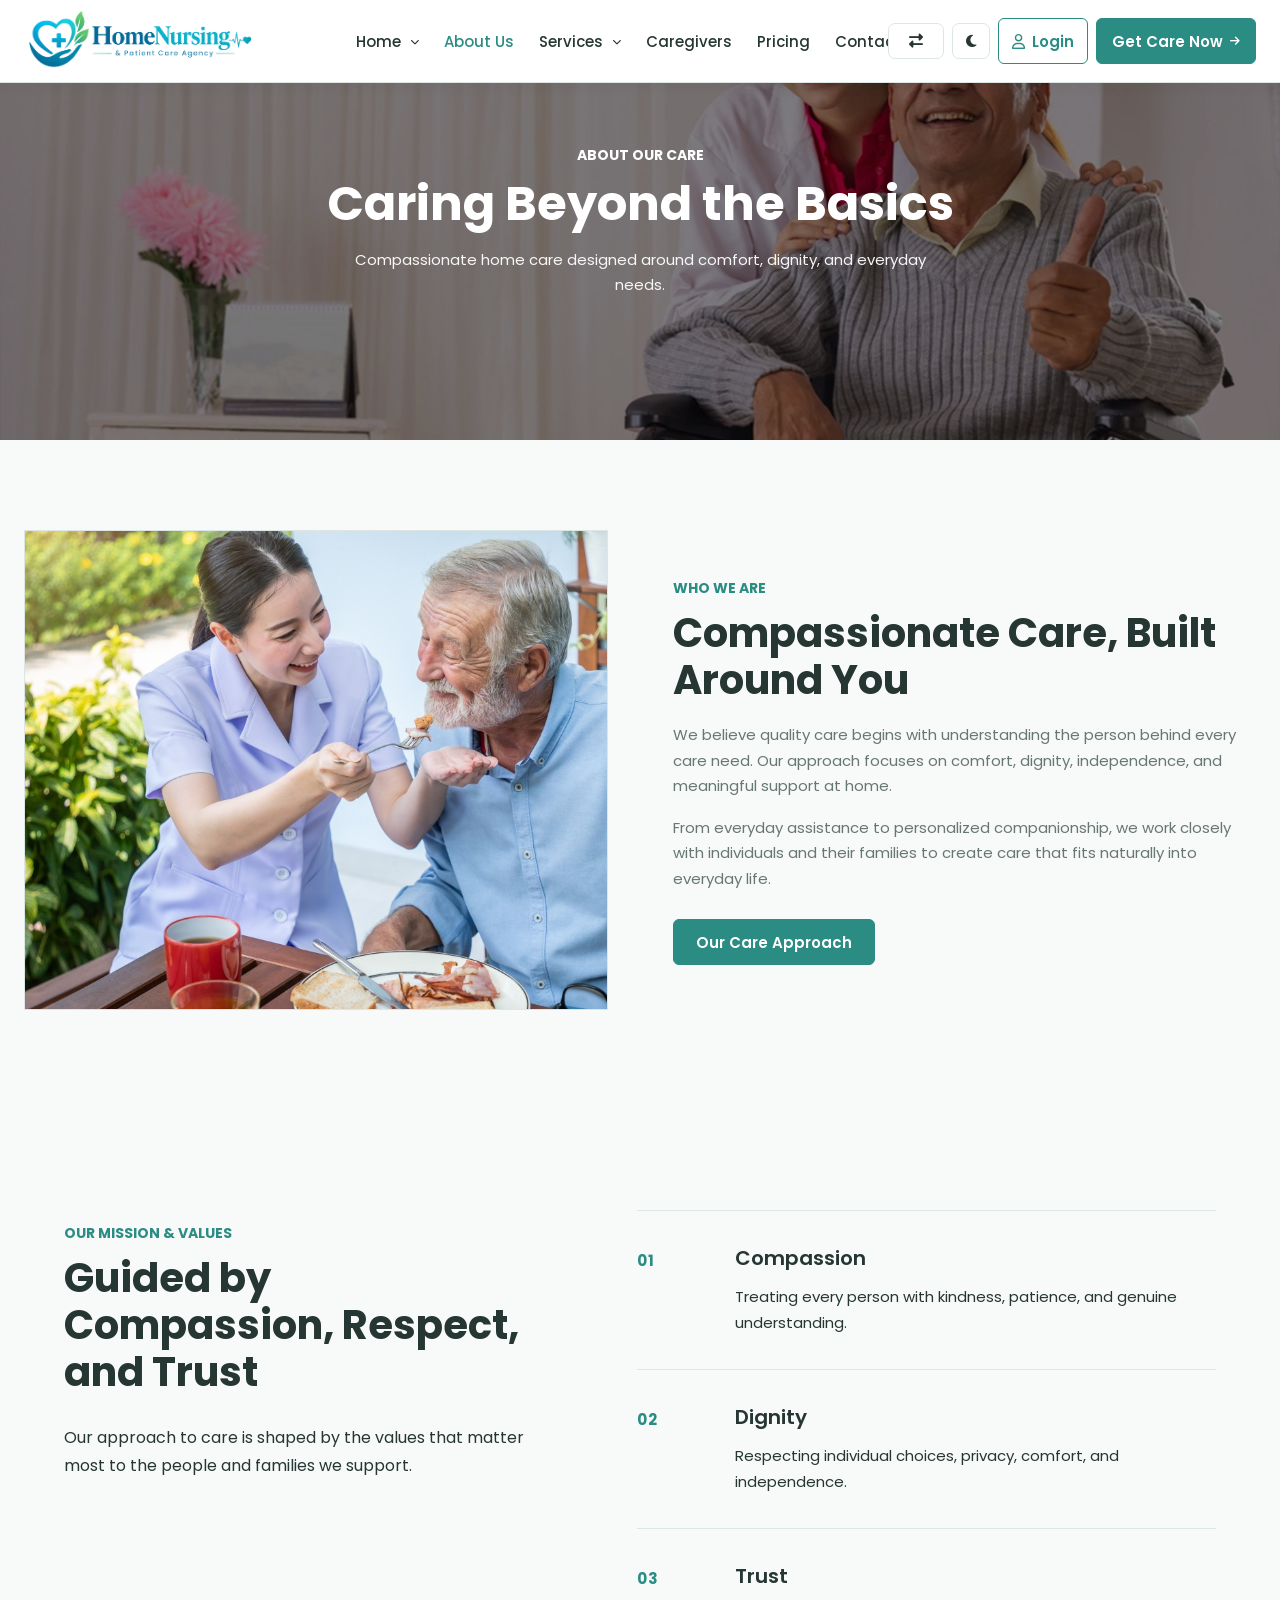
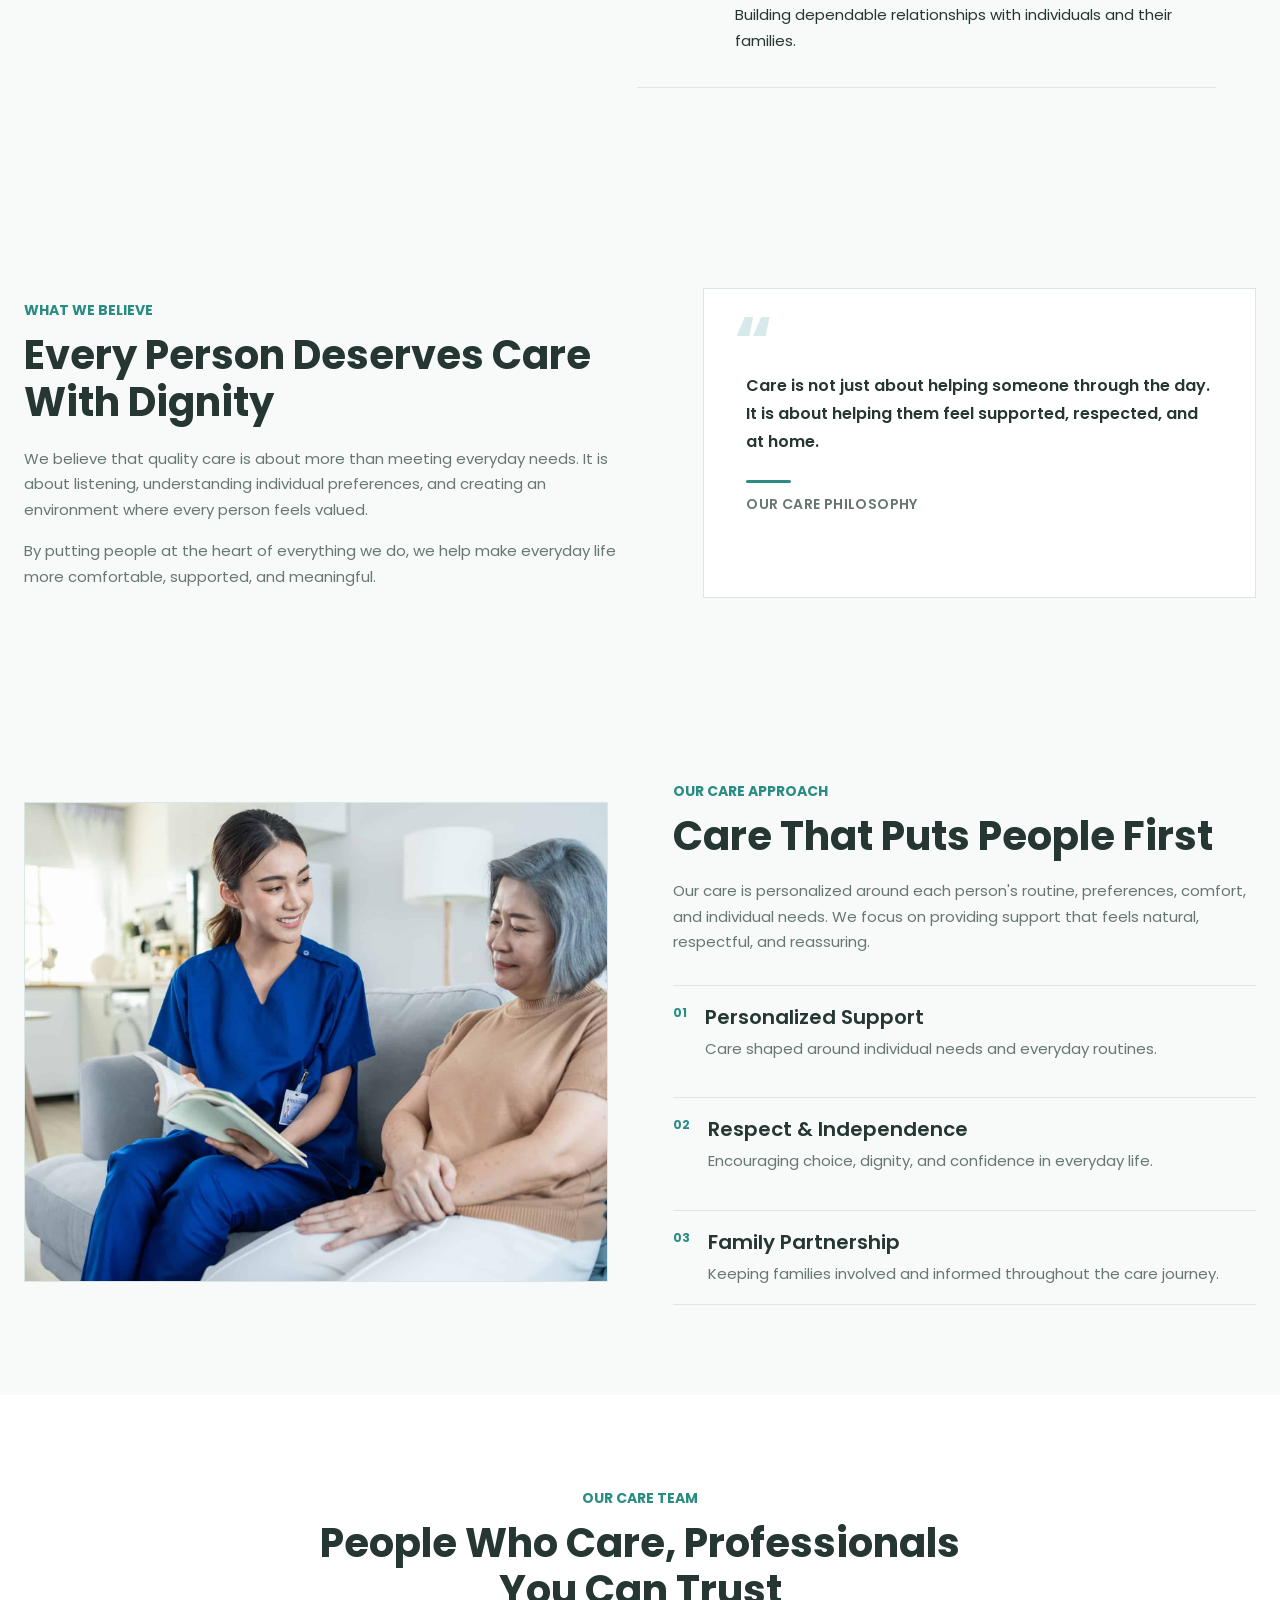
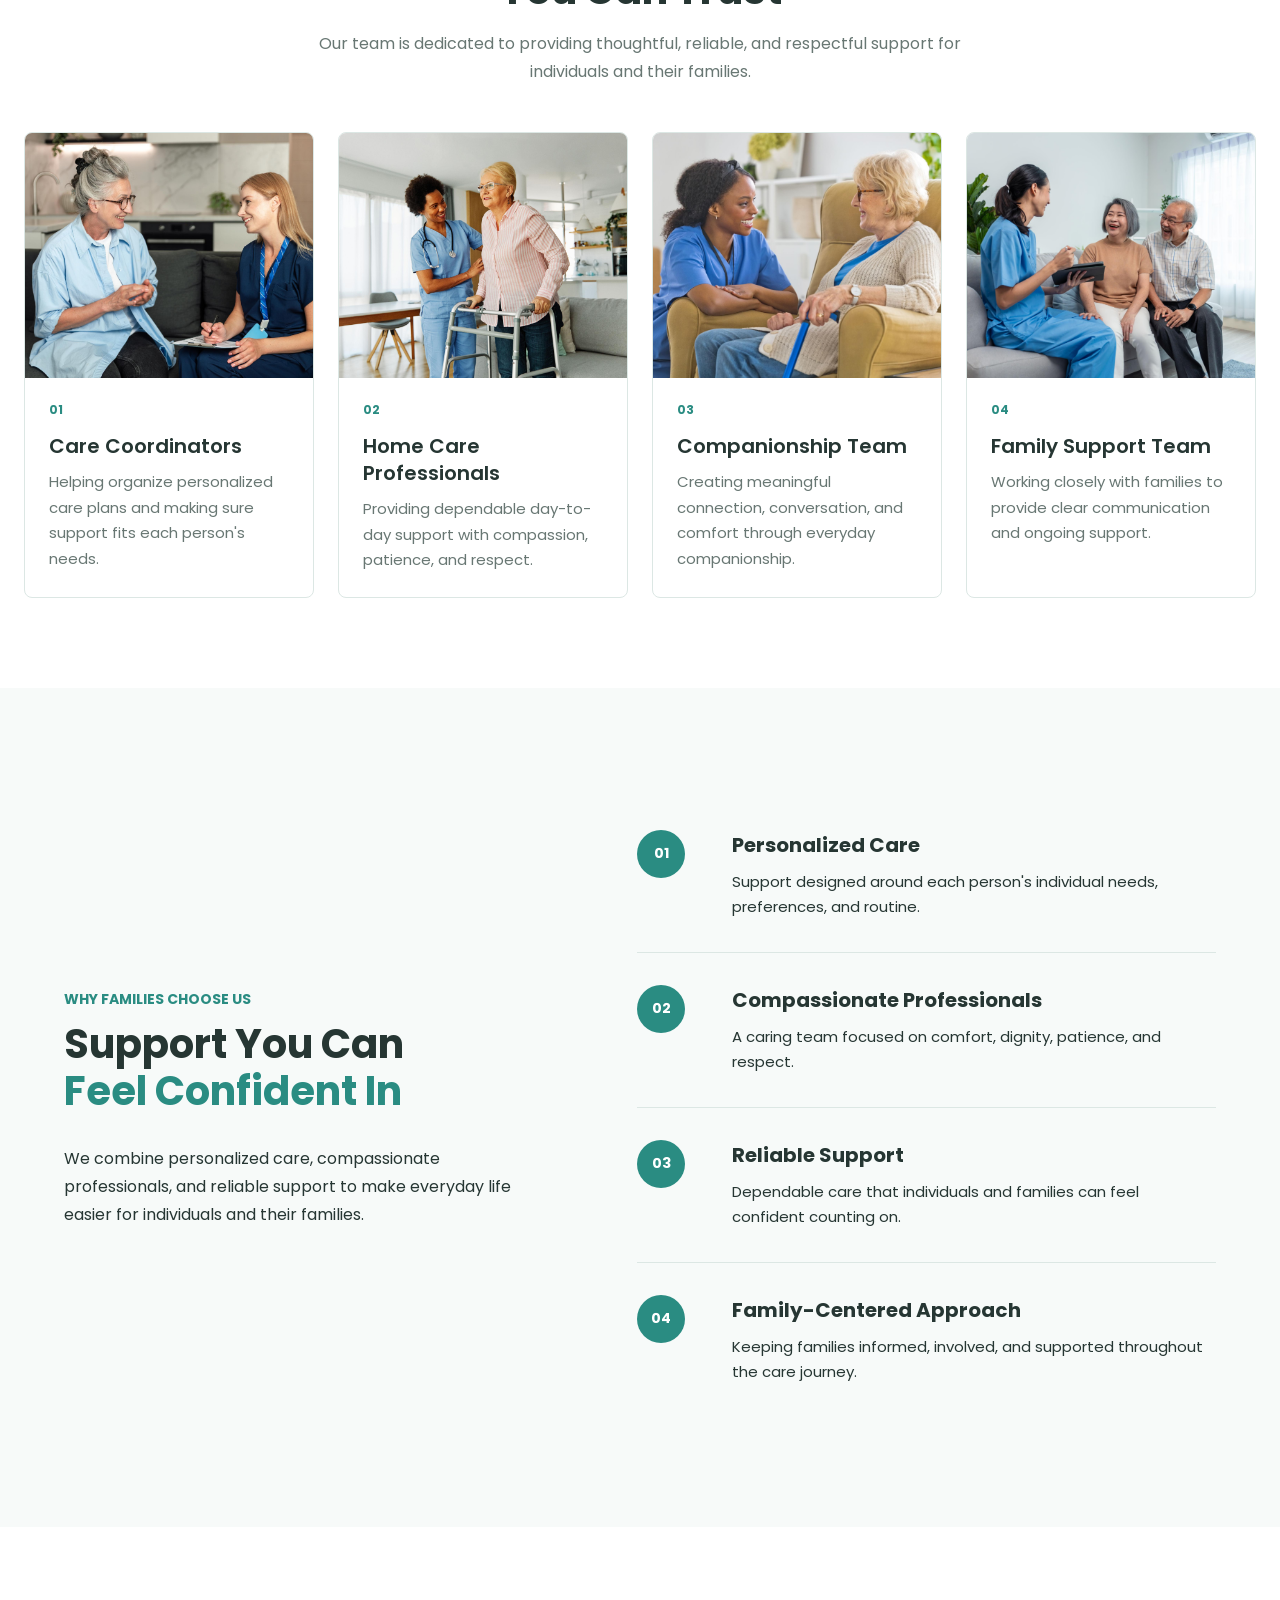
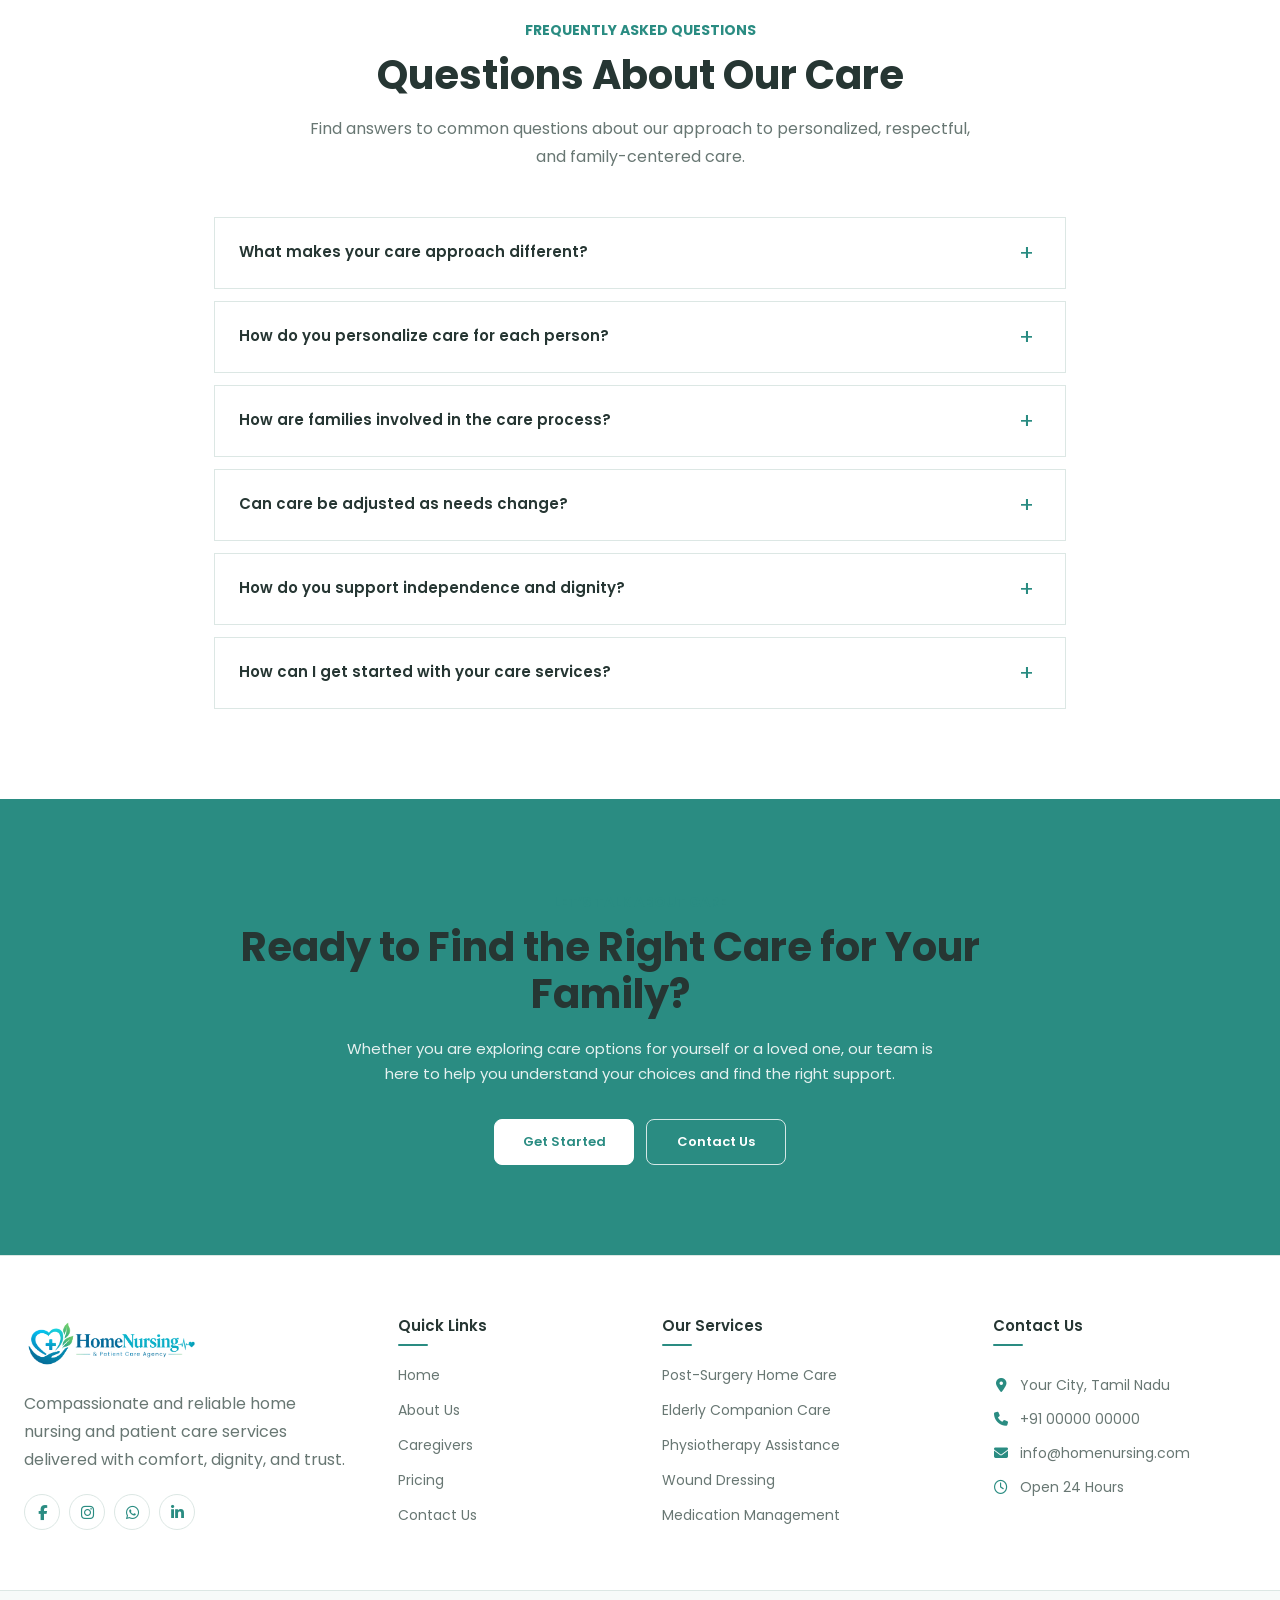
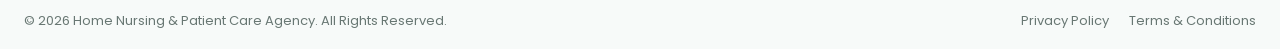
==== commit 3fea1410: "Add files via upload" ====
--- a/about.html
+++ b/about.html
@@ -201,10 +201,9 @@
                 id="rtlToggle"
                 aria-label="Toggle RTL direction"
                 title="Toggle RTL"
-            >
-                <i class="fa-solid fa-right-left"></i>
-                <span>RTL</span>
-            </button>
+            >
+                <i class="fa-solid fa-right-left"></i>
+            </button>
 
 
             <!-- DARK MODE -->
@@ -425,10 +424,9 @@
                     type="button"
                     class="mobile-action-button rtl-toggle"
                     id="mobileRtlToggle"
-                >
-                    <i class="fa-solid fa-right-left"></i>
-                    <span>RTL</span>
-                </button>
+                >
+                    <i class="fa-solid fa-right-left"></i>
+                </button>
 
 
                 <!-- DARK MODE -->
@@ -1797,4 +1795,4 @@
   <script src="js/script.js"></script>
 
 </body>
-</html>+</html>
--- a/css/style.css
+++ b/css/style.css
@@ -9466,21 +9466,15 @@
 
 /* =========================================================
    ABOUT US - OUR MISSION & VALUES
-   PART 2: MAIN CSS + DARK MODE
-========================================================= */
-
-
-/* =========================================================
-   SECTION
+   PART 2 - DESKTOP CSS
+   MODERN EDITORIAL LAYOUT
 ========================================================= */
 
 .about-mission-values-section {
     width: 100%;
-    padding: 90px 0;
-
-    background: var(--soft-green);
+    padding: 110px 0;
+    background: var(--bg-color);
     color: var(--text-color);
-
     transition:
         background-color var(--transition),
         color var(--transition);
@@ -9492,27 +9486,24 @@
 ========================================================= */
 
 .about-mission-values-container {
-    width: 100%;
-    max-width: var(--container-width);
-
+    width: min(1200px, 90%);
     margin: 0 auto;
-    padding: 0 24px;
-
-    box-sizing: border-box;
-}
-
-
-/* =========================================================
-   HEADER
+
+    display: grid;
+    grid-template-columns: 0.9fr 1.1fr;
+    gap: 100px;
+
+    align-items: start;
+}
+
+
+/* =========================================================
+   LEFT INTRO
 ========================================================= */
 
 .about-mission-values-header {
-    width: 100%;
-    max-width: 700px;
-
-    margin: 0 auto 45px;
-
-    text-align: center;
+    max-width: 520px;
+    padding-top: 10px;
 }
 
 
@@ -9523,38 +9514,33 @@
 .about-mission-values-subtitle {
     display: inline-block;
 
-    margin: 0 0 12px;
+    margin-bottom: 24px;
 
     color: var(--primary-color);
 
-    font-family: var(--font-family);
-
     font-size: 14px;
-    font-weight: 600;
-
-    line-height: 1.4;
-    letter-spacing: 0.3px;
-
+    font-weight: 700;
+
+    letter-spacing: 1.5px;
     text-transform: uppercase;
 }
 
 
 /* =========================================================
-   TITLE
+   MAIN TITLE
 ========================================================= */
 
 .about-mission-values-title {
-    margin: 0 0 16px;
+    margin: 0;
+
+    max-width: 520px;
+
+    font-size: clamp(40px, 4vw, 58px);
+    font-weight: 700;
+    line-height: 1.08;
+    letter-spacing: -1.5px;
 
     color: var(--text-color);
-
-    font-family: var(--font-family);
-
-    font-size: 38px;
-    font-weight: 700;
-
-    line-height: 1.2;
-    letter-spacing: -0.3px;
 }
 
 
@@ -9563,72 +9549,55 @@
 ========================================================= */
 
 .about-mission-values-description {
-    max-width: 600px;
-
-    margin: 0 auto;
-
-    color: var(--muted-text);
-
-    font-family: var(--font-family);
-
-    font-size: 15px;
-    font-weight: 400;
-
-    line-height: 1.75;
-}
-
-
-/* =========================================================
-   GRID
-========================================================= */
-
-.about-mission-values-grid {
-    width: 100%;
-
-    display: grid;
-
-    grid-template-columns: repeat(3, 1fr);
-
-    gap: 22px;
-}
-
-
-/* =========================================================
-   CARD
-========================================================= */
-
-.about-mission-value-card {
-    position: relative;
-
-    width: 100%;
-    min-height: 245px;
-
-    padding: 30px;
-
-    box-sizing: border-box;
+    max-width: 500px;
+
+    margin: 28px 0 0;
+
+    font-size: 17px;
+    line-height: 1.7;
+
+    color: var(--secondary-text-color);
+}
+
+
+/* =========================================================
+   VALUES LIST
+========================================================= */
+
+.about-mission-values-list {
+    width: 100%;
 
     display: flex;
     flex-direction: column;
-    justify-content: flex-start;
-
-    background: var(--card-color);
-
-    border: 1px solid var(--border-color);
-
-    border-radius: var(--radius);
-
-    box-shadow: var(--shadow);
+}
+
+
+/* =========================================================
+   VALUE ITEM
+========================================================= */
+
+.about-mission-value-item {
+    position: relative;
+
+    display: grid;
+    grid-template-columns: 70px 1fr;
+
+    gap: 28px;
+
+    padding: 34px 0;
+
+    border-top: 1px solid var(--border-color);
 
     transition:
-        background-color var(--transition),
-        border-color var(--transition),
-        box-shadow var(--transition),
-        transform var(--transition);
-}
-
-
-.about-mission-value-card:hover {
-    transform: translateY(-4px);
+        padding var(--transition),
+        border-color var(--transition);
+}
+
+
+/* LAST ITEM BORDER */
+
+.about-mission-value-item:last-child {
+    border-bottom: 1px solid var(--border-color);
 }
 
 
@@ -9639,78 +9608,92 @@
 .about-mission-value-number {
     display: block;
 
-    margin-bottom: 28px;
+    padding-top: 4px;
 
     color: var(--primary-color);
 
-    font-family: var(--font-family);
-
-    font-size: 13px;
+    font-size: 15px;
     font-weight: 700;
 
-    line-height: 1.4;
-}
-
-
-/* =========================================================
-   CARD TITLE
+    letter-spacing: 1px;
+}
+
+
+/* =========================================================
+   CONTENT
+========================================================= */
+
+.about-mission-value-content {
+    max-width: 560px;
+}
+
+
+/* =========================================================
+   VALUE TITLE
 ========================================================= */
 
 .about-mission-value-title {
-    margin: 0 0 10px;
+    margin: 0 0 12px;
 
     color: var(--text-color);
 
-    font-family: var(--font-family);
-
-    font-size: 20px;
+    font-size: 27px;
     font-weight: 600;
-
-    line-height: 1.4;
-}
-
-
-/* =========================================================
-   CARD TEXT
+    line-height: 1.2;
+
+    transition: color var(--transition);
+}
+
+
+/* =========================================================
+   VALUE DESCRIPTION
 ========================================================= */
 
 .about-mission-value-text {
-    max-width: 330px;
+    max-width: 520px;
 
     margin: 0;
 
-    color: var(--muted-text);
-
-    font-family: var(--font-family);
-
-    font-size: 13px;
-    font-weight: 400;
-
+    color: var(--secondary-text-color);
+
+    font-size: 16px;
     line-height: 1.7;
-}
-
-
-/* =========================================================
-   CARD TOP ACCENT
-========================================================= */
-
-.about-mission-value-card::before {
-    content: "";
-
-    position: absolute;
-
-    top: 0;
-    left: 30px;
-
-    width: 42px;
-    height: 3px;
-
-    background: var(--primary-color);
-
-    border-radius: 0 0 3px 3px;
-}
-
-
+
+    transition: color var(--transition);
+}
+
+
+/* =========================================================
+   HOVER EFFECT
+   NO BOX - ONLY SUBTLE MOVEMENT
+========================================================= */
+
+.about-mission-value-item:hover {
+    padding-left: 10px;
+}
+
+.about-mission-value-item:hover
+.about-mission-value-number {
+    color: var(--primary-color);
+}
+
+.about-mission-value-item:hover
+.about-mission-value-title {
+    color: var(--primary-color);
+}
+
+
+/* =========================================================
+   REMOVE OLD CARD STYLING
+========================================================= */
+
+.about-mission-values-grid {
+    display: none !important;
+}
+
+.about-mission-value-card {
+    display: none !important;
+}
 /* =========================================================
    DARK MODE
 ========================================================= */
@@ -9960,7 +9943,7 @@
 
     color: var(--primary-color);
 
-    font-family: Georgia, serif;
+    font-family: var(--font-family);
 
     font-size: 72px;
     font-weight: 700;
@@ -10794,15 +10777,16 @@
 
 
 /* =========================================================
-   SECTION
+   ABOUT US - WHY FAMILIES CHOOSE US
+   PART 2 - MAIN CSS
 ========================================================= */
 
 .about-why-choose-section {
     width: 100%;
-    padding: 90px 0;
-
+    padding: 110px 0;
     background: var(--bg-color);
     color: var(--text-color);
+    overflow: hidden;
 
     transition:
         background-color var(--transition),
@@ -10815,27 +10799,23 @@
 ========================================================= */
 
 .about-why-choose-container {
-    width: 100%;
-    max-width: var(--container-width);
-
+    width: min(1200px, 90%);
     margin: 0 auto;
-    padding: 0 24px;
-
-    box-sizing: border-box;
-}
-
-
-/* =========================================================
-   HEADER
-========================================================= */
-
-.about-why-choose-header {
-    width: 100%;
-    max-width: 700px;
-
-    margin: 0 auto 45px;
-
-    text-align: center;
+
+    display: grid;
+    grid-template-columns: 0.9fr 1.1fr;
+    gap: 100px;
+
+    align-items: center;
+}
+
+
+/* =========================================================
+   LEFT INTRO
+========================================================= */
+
+.about-why-choose-intro {
+    max-width: 520px;
 }
 
 
@@ -10844,21 +10824,17 @@
 ========================================================= */
 
 .about-why-choose-subtitle {
-    display: inline-block;
-
-    margin: 0 0 12px;
+    display: block;
+
+    margin-bottom: 20px;
+
+    font-family: var(--font-family);
+    font-size: 14px;
+    font-weight: 700;
+    letter-spacing: 1.2px;
+    text-transform: uppercase;
 
     color: var(--primary-color);
-
-    font-family: var(--font-family);
-
-    font-size: 14px;
-    font-weight: 600;
-
-    line-height: 1.4;
-    letter-spacing: 0.3px;
-
-    text-transform: uppercase;
 }
 
 
@@ -10867,17 +10843,26 @@
 ========================================================= */
 
 .about-why-choose-title {
-    margin: 0 0 16px;
+    margin: 0;
+
+    font-family: var(--font-family);
+    font-size: clamp(38px, 4vw, 58px);
+    line-height: 1.08;
+    font-weight: 700;
+    letter-spacing: -1.5px;
 
     color: var(--text-color);
-
-    font-family: var(--font-family);
-
-    font-size: 38px;
-    font-weight: 700;
-
-    line-height: 1.2;
-    letter-spacing: -0.3px;
+}
+
+
+/* =========================================================
+   TITLE ACCENT
+========================================================= */
+
+.about-why-choose-title span {
+    display: block;
+
+    color: var(--primary-color);
 }
 
 
@@ -10886,71 +10871,56 @@
 ========================================================= */
 
 .about-why-choose-description {
-    max-width: 600px;
-
-    margin: 0 auto;
-
-    color: var(--muted-text);
-
-    font-family: var(--font-family);
-
-    font-size: 15px;
+    max-width: 500px;
+
+    margin: 30px 0 0;
+
+    font-family: var(--font-family);
+    font-size: 17px;
+    line-height: 1.7;
     font-weight: 400;
 
-    line-height: 1.75;
-}
-
-
-/* =========================================================
-   GRID
-========================================================= */
-
-.about-why-choose-grid {
-    width: 100%;
-
-    display: grid;
-
-    grid-template-columns: repeat(4, 1fr);
-
-    gap: 20px;
-}
-
-
-/* =========================================================
-   CARD
-========================================================= */
-
-.about-why-choose-card {
-    position: relative;
-
-    width: 100%;
-    min-height: 230px;
-
-    padding: 30px;
-
-    box-sizing: border-box;
+    color: var(--secondary-text-color);
+}
+
+
+/* =========================================================
+   BENEFITS LIST
+========================================================= */
+
+.about-why-choose-list {
+    width: 100%;
 
     display: flex;
     flex-direction: column;
-
-    background: var(--card-color);
-
-    border: 1px solid var(--border-color);
-
-    border-radius: var(--radius);
-
-    box-shadow: var(--shadow);
+}
+
+
+/* =========================================================
+   BENEFIT ITEM
+========================================================= */
+
+.about-why-choose-item {
+    position: relative;
+
+    display: grid;
+    grid-template-columns: 70px 1fr;
+    gap: 25px;
+
+    padding: 32px 0;
+
+    border-bottom: 1px solid var(--border-color);
 
     transition:
-        background-color var(--transition),
-        border-color var(--transition),
-        box-shadow var(--transition),
-        transform var(--transition);
-}
-
-
-.about-why-choose-card:hover {
-    transform: translateY(-4px);
+        padding-left var(--transition),
+        border-color var(--transition);
+}
+
+
+/* Remove border from last item */
+
+.about-why-choose-item:last-child {
+    border-bottom: none;
 }
 
 
@@ -10959,78 +10929,131 @@
 ========================================================= */
 
 .about-why-choose-number {
-    display: block;
-
-    margin-bottom: 38px;
-
-    color: var(--primary-color);
-
-    font-family: var(--font-family);
-
-    font-size: 13px;
+    width: 48px;
+    height: 48px;
+
+    display: flex;
+    align-items: center;
+    justify-content: center;
+
+    border-radius: 50%;
+
+    background: var(--primary-color);
+    color: #ffffff;
+
+    font-family: var(--font-family);
+    font-size: 14px;
     font-weight: 700;
 
-    line-height: 1.4;
-}
-
-
-/* =========================================================
-   CARD CONTENT
-========================================================= */
-
-.about-why-choose-card-content {
-    margin-top: auto;
-}
-
-
-.about-why-choose-card-content h3 {
+    flex-shrink: 0;
+}
+
+
+/* =========================================================
+   ITEM CONTENT
+========================================================= */
+
+.about-why-choose-item-content {
+    padding-top: 2px;
+}
+
+
+/* =========================================================
+   ITEM TITLE
+========================================================= */
+
+.about-why-choose-item-content h3 {
     margin: 0 0 10px;
 
+    font-family: var(--font-family);
+    font-size: 22px;
+    line-height: 1.3;
+    font-weight: 700;
+
     color: var(--text-color);
-
-    font-family: var(--font-family);
-
-    font-size: 18px;
-    font-weight: 600;
-
-    line-height: 1.4;
-}
-
-
-.about-why-choose-card-content p {
+}
+
+
+/* =========================================================
+   ITEM TEXT
+========================================================= */
+
+.about-why-choose-item-content p {
+    max-width: 560px;
+
     margin: 0;
 
-    color: var(--muted-text);
-
-    font-family: var(--font-family);
-
-    font-size: 13px;
+    font-family: var(--font-family);
+    font-size: 15px;
+    line-height: 1.65;
     font-weight: 400;
 
-    line-height: 1.7;
-}
-
-
-/* =========================================================
-   TOP ACCENT
-========================================================= */
-
-.about-why-choose-card::before {
-    content: "";
-
-    position: absolute;
-
-    top: 0;
-    left: 30px;
-
-    width: 42px;
-    height: 3px;
-
-    background: var(--primary-color);
-
-    border-radius: 0 0 3px 3px;
-}
-
+    color: var(--secondary-text-color);
+}
+
+
+/* =========================================================
+   HOVER EFFECT
+========================================================= */
+
+.about-why-choose-item:hover {
+    padding-left: 12px;
+}
+
+.about-why-choose-item:hover .about-why-choose-number {
+    transform: scale(1.05);
+}
+
+
+/* =========================================================
+   NUMBER TRANSITION
+========================================================= */
+
+.about-why-choose-number {
+    transition: transform var(--transition);
+}
+
+
+/* =========================================================
+   DARK MODE
+========================================================= */
+
+body.dark-mode .about-why-choose-section {
+    background: var(--bg-color);
+    color: var(--text-color);
+}
+
+body.dark-mode .about-why-choose-title,
+body.dark-mode .about-why-choose-item-content h3 {
+    color: var(--text-color);
+}
+
+body.dark-mode .about-why-choose-description,
+body.dark-mode .about-why-choose-item-content p {
+    color: var(--secondary-text-color);
+}
+
+body.dark-mode .about-why-choose-item {
+    border-color: var(--border-color);
+}
+
+
+/* =========================================================
+   RTL
+========================================================= */
+
+html[dir="rtl"] .about-why-choose-container {
+    direction: rtl;
+}
+
+html[dir="rtl"] .about-why-choose-item {
+    direction: rtl;
+}
+
+html[dir="rtl"] .about-why-choose-item:hover {
+    padding-left: 0;
+    padding-right: 12px;
+}
 
 /* =========================================================
    DARK MODE
@@ -15144,7 +15167,7 @@
 
     gap: 65px;
 
-    align-items: center;
+    align-items: start;
 }
 
 
@@ -15153,6 +15176,8 @@
 ========================================================= */
 
 .elderly-companion-intro-image {
+    order: 2;
+
     width: 100%;
     height: 500px;
 
@@ -15193,6 +15218,8 @@
 ========================================================= */
 
 .elderly-companion-intro-content {
+    order: 1;
+
     width: 100%;
     max-width: 570px;
 }
@@ -15271,26 +15298,30 @@
 .elderly-companion-intro-points {
     width: 100%;
 
+    display: flex;
+    flex-direction: column;
+
+    gap: 19px;
+
+    margin-bottom: 28px;
+}
+
+
+/* =========================================================
+   POINT
+========================================================= */
+
+.elderly-companion-intro-point {
     display: grid;
-
-    grid-template-columns: 1fr 1fr;
-
-    gap: 22px 25px;
-
-    margin-bottom: 28px;
-}
-
-
-/* =========================================================
-   POINT
-========================================================= */
-
-.elderly-companion-intro-point {
-    display: flex;
+    grid-template-columns: 40px minmax(0, 1fr);
     align-items: flex-start;
 
-    gap: 12px;
-
+    gap: 13px;
+
+    min-width: 0;
+}
+
+.elderly-companion-intro-point > div {
     min-width: 0;
 }
 
@@ -15302,8 +15333,8 @@
 .elderly-companion-intro-icon {
     flex: 0 0 auto;
 
-    width: 38px;
-    height: 38px;
+    width: 40px;
+    height: 40px;
 
     display: flex;
     align-items: center;
@@ -15339,10 +15370,11 @@
 
     font-family: var(--font-family);
 
-    font-size: 14px;
+    font-size: 15px;
     font-weight: 600;
 
     line-height: 1.4;
+    overflow-wrap: break-word;
 
     transition: color var(--transition);
 }
@@ -15359,6 +15391,7 @@
     font-weight: 400;
 
     line-height: 1.6;
+    overflow-wrap: break-word;
 
     transition: color var(--transition);
 }
@@ -17203,8 +17236,8 @@
     display: grid;
 
     grid-template-columns:
-        minmax(0, 1fr)
-        minmax(0, 1fr);
+        minmax(0, 0.92fr)
+        minmax(520px, 1.08fr);
 
     gap: 65px;
 
@@ -17414,7 +17447,10 @@
 
 .physio-assistance-hero-image {
     width: 100%;
-    height: 500px;
+    max-width: none;
+    height: 520px;
+
+    justify-self: stretch;
 
     overflow: hidden;
 
@@ -17439,6 +17475,7 @@
     height: 100%;
 
     object-fit: cover;
+    object-position: center;
 
     transition: transform var(--transition);
 }
@@ -37477,4 +37514,7880 @@
     font-size: 64px !important;
     font-weight: 600 !important;
     line-height: 1.1 !important;
+}
+
+
+
+
+
+:root {
+    --font-main: "Poppins", sans-serif;
+
+    --heading-xl: 64px;
+    --heading-lg: 48px;
+    --heading-md: 36px;
+    --heading-sm: 28px;
+
+    --body-lg: 18px;
+    --body-md: 16px;
+    --body-sm: 14px;
+
+    --primary: #29958c;
+    --text: #18302d;
+}
+
+
+
+
+
+
+/* =========================================================
+   POST-SURGERY SUPPORT
+   HOVER IMAGE CARDS - OVERRIDE CSS
+========================================================= */
+
+.post-surgery-support-section {
+    width: 100%;
+    padding: 100px 0 !important;
+    background: var(--bg-color) !important;
+    color: var(--text-color);
+    overflow: hidden;
+}
+
+
+/* =========================================================
+   CONTAINER
+========================================================= */
+
+.post-surgery-support-container {
+    width: min(1200px, 90%) !important;
+    margin: 0 auto !important;
+}
+
+
+/* =========================================================
+   HEADER
+========================================================= */
+
+.post-surgery-support-header {
+    max-width: 850px;
+    margin: 0 auto 60px !important;
+    text-align: center;
+}
+
+.post-surgery-support-subtitle {
+    display: block;
+    margin-bottom: 18px !important;
+
+    font-family: var(--font-family) !important;
+    font-size: 14px !important;
+    font-weight: 700 !important;
+    letter-spacing: 1px;
+    text-transform: uppercase;
+
+    color: var(--primary-color) !important;
+}
+
+.post-surgery-support-title {
+    margin: 0 !important;
+
+    font-family: var(--font-family) !important;
+    font-size: clamp(36px, 4vw, 52px) !important;
+    line-height: 1.1 !important;
+    font-weight: 700 !important;
+    letter-spacing: -1px;
+
+    color: var(--text-color) !important;
+}
+
+.post-surgery-support-description {
+    max-width: 780px;
+    margin: 25px auto 0 !important;
+
+    font-family: var(--font-family) !important;
+    font-size: 17px !important;
+    line-height: 1.7 !important;
+    font-weight: 400 !important;
+
+    color: var(--secondary-text-color) !important;
+}
+
+
+/* =========================================================
+   IMAGE CARD GRID
+========================================================= */
+
+.post-surgery-support-grid {
+    display: grid !important;
+    grid-template-columns: repeat(4, 1fr) !important;
+    gap: 20px !important;
+
+    width: 100%;
+}
+
+
+/* =========================================================
+   CARD
+========================================================= */
+
+.post-surgery-support-card {
+    position: relative !important;
+
+    height: 430px !important;
+    min-height: 430px !important;
+
+    overflow: hidden !important;
+
+    border-radius: 18px !important;
+    border: none !important;
+
+    background: #dfe9e7 !important;
+
+    cursor: pointer;
+
+    box-shadow: none !important;
+}
+
+
+/* =========================================================
+   IMAGE
+========================================================= */
+
+.post-surgery-support-image {
+    position: absolute !important;
+    inset: 0 !important;
+
+    width: 100% !important;
+    height: 100% !important;
+
+    display: block !important;
+
+    object-fit: cover !important;
+
+    transition: transform 0.6s ease !important;
+}
+
+
+/* =========================================================
+   OVERLAY
+========================================================= */
+
+.post-surgery-support-overlay {
+    position: absolute !important;
+    inset: 0 !important;
+
+    display: flex !important;
+    flex-direction: column !important;
+    justify-content: flex-end !important;
+
+    padding: 28px !important;
+
+    background:
+        linear-gradient(
+            to top,
+            rgba(10, 35, 32, 0.92) 0%,
+            rgba(10, 35, 32, 0.65) 40%,
+            rgba(10, 35, 32, 0.05) 75%,
+            rgba(10, 35, 32, 0) 100%
+        ) !important;
+
+    opacity: 0 !important;
+
+    transition:
+        opacity 0.4s ease,
+        background 0.4s ease !important;
+}
+
+
+/* =========================================================
+   HOVER IMAGE
+========================================================= */
+
+.post-surgery-support-card:hover
+.post-surgery-support-image {
+    transform: scale(1.08) !important;
+}
+
+
+/* =========================================================
+   SHOW OVERLAY
+========================================================= */
+
+.post-surgery-support-card:hover
+.post-surgery-support-overlay {
+    opacity: 1 !important;
+}
+
+
+/* =========================================================
+   NUMBER
+========================================================= */
+
+.post-surgery-support-number {
+    display: flex !important;
+    align-items: center !important;
+    justify-content: center !important;
+
+    width: 42px !important;
+    height: 42px !important;
+
+    margin-bottom: 18px !important;
+
+    border-radius: 50% !important;
+
+    background: var(--primary-color) !important;
+    color: #ffffff !important;
+
+    font-family: var(--font-family) !important;
+    font-size: 13px !important;
+    font-weight: 700 !important;
+
+    transform: translateY(20px);
+    opacity: 0;
+
+    transition:
+        transform 0.4s ease 0.05s,
+        opacity 0.4s ease 0.05s !important;
+}
+
+
+/* =========================================================
+   CONTENT
+========================================================= */
+
+.post-surgery-support-card-content {
+    transform: translateY(25px);
+    opacity: 0;
+
+    transition:
+        transform 0.45s ease 0.1s,
+        opacity 0.45s ease 0.1s !important;
+}
+
+
+/* =========================================================
+   SHOW CONTENT ON HOVER
+========================================================= */
+
+.post-surgery-support-card:hover
+.post-surgery-support-number,
+.post-surgery-support-card:hover
+.post-surgery-support-card-content {
+    transform: translateY(0);
+    opacity: 1;
+}
+
+
+/* =========================================================
+   CARD TITLE
+========================================================= */
+
+.post-surgery-support-card-content h3 {
+    margin: 0 0 10px !important;
+
+    font-family: var(--font-family) !important;
+    font-size: 22px !important;
+    line-height: 1.25 !important;
+    font-weight: 700 !important;
+
+    color: #ffffff !important;
+}
+
+
+/* =========================================================
+   CARD DESCRIPTION
+========================================================= */
+
+.post-surgery-support-card-content p {
+    margin: 0 !important;
+
+    font-family: var(--font-family) !important;
+    font-size: 14px !important;
+    line-height: 1.6 !important;
+    font-weight: 400 !important;
+
+    color: rgba(255, 255, 255, 0.88) !important;
+}
+
+
+/* =========================================================
+   DARK MODE
+========================================================= */
+
+body.dark-mode .post-surgery-support-section {
+    background: var(--bg-color) !important;
+}
+
+
+/* =========================================================
+   TABLET
+========================================================= */
+
+@media (max-width: 992px) {
+
+    .post-surgery-support-grid {
+        grid-template-columns: repeat(2, 1fr) !important;
+    }
+
+    .post-surgery-support-card {
+        height: 400px !important;
+        min-height: 400px !important;
+    }
+}
+
+
+/* =========================================================
+   MOBILE
+========================================================= */
+
+@media (max-width: 600px) {
+
+    .post-surgery-support-section {
+        padding: 75px 0 !important;
+    }
+
+    .post-surgery-support-container {
+        width: 90% !important;
+    }
+
+    .post-surgery-support-header {
+        margin-bottom: 40px !important;
+    }
+
+    .post-surgery-support-title {
+        font-size: 34px !important;
+    }
+
+    .post-surgery-support-description {
+        font-size: 15px !important;
+    }
+
+    .post-surgery-support-grid {
+        grid-template-columns: 1fr !important;
+        gap: 18px !important;
+    }
+
+    .post-surgery-support-card {
+        height: 360px !important;
+        min-height: 360px !important;
+    }
+
+    /*
+       On touch/mobile devices, keep the information visible
+       because there is no normal hover interaction.
+    */
+
+    .post-surgery-support-overlay {
+        opacity: 1 !important;
+    }
+
+    .post-surgery-support-number,
+    .post-surgery-support-card-content {
+        opacity: 1 !important;
+        transform: translateY(0) !important;
+    }
+}
+
+
+/* =========================================================
+   RTL
+========================================================= */
+
+html[dir="rtl"] .post-surgery-support-section {
+    direction: rtl;
+}
+
+html[dir="rtl"] .post-surgery-support-header {
+    text-align: center;
+}
+
+
+
+
+
+
+
+
+/* =========================================================
+   POST-SURGERY CARE PROCESS
+   MODERN TIMELINE OVERRIDE
+   Existing HTML - No changes required
+========================================================= */
+
+.post-surgery-process-section {
+    padding: 100px 30px !important;
+    background: var(--bg-color) !important;
+}
+
+.post-surgery-process-container {
+    max-width: 1200px !important;
+    margin: 0 auto !important;
+}
+
+
+/* =========================================================
+   SECTION HEADER
+========================================================= */
+
+.post-surgery-process-header {
+    max-width: 850px !important;
+    margin: 0 auto 75px !important;
+    text-align: center !important;
+}
+
+.post-surgery-process-subtitle {
+    display: block !important;
+    margin-bottom: 14px !important;
+}
+
+.post-surgery-process-title {
+    margin: 0 0 18px !important;
+}
+
+.post-surgery-process-description {
+    margin: 0 auto !important;
+    max-width: 720px !important;
+}
+
+
+/* =========================================================
+   TIMELINE
+========================================================= */
+
+.post-surgery-process-list {
+    position: relative !important;
+
+    display: grid !important;
+    grid-template-columns: repeat(4, 1fr) !important;
+
+    gap: 24px !important;
+
+    padding: 20px 0 0 !important;
+}
+
+
+/* =========================================================
+   REMOVE OLD HORIZONTAL LINE
+========================================================= */
+
+.post-surgery-process-list::before {
+    display: none !important;
+}
+
+.post-surgery-process-line {
+    display: none !important;
+}
+
+
+/* =========================================================
+   INDIVIDUAL STEP
+========================================================= */
+
+.post-surgery-process-step {
+    position: relative !important;
+
+    min-height: 300px !important;
+
+    padding: 0 28px 32px !important;
+
+    background: transparent !important;
+
+    border: 1px solid rgba(20, 55, 55, 0.12) !important;
+    border-radius: 24px !important;
+
+    overflow: hidden !important;
+
+    transition:
+        transform 0.35s ease,
+        border-color 0.35s ease,
+        box-shadow 0.35s ease !important;
+}
+
+
+/* =========================================================
+   TOP ACCENT
+========================================================= */
+
+.post-surgery-process-step::before {
+    content: "" !important;
+
+    position: absolute !important;
+    top: 0 !important;
+    left: 28px !important;
+
+    width: 55px !important;
+    height: 4px !important;
+
+    background: var(--primary-color) !important;
+
+    border-radius: 0 0 5px 5px !important;
+}
+
+
+/* =========================================================
+   STEP HOVER
+========================================================= */
+
+.post-surgery-process-step:hover {
+    transform: translateY(-8px) !important;
+
+    border-color: var(--primary-color) !important;
+
+    box-shadow: 0 18px 40px rgba(20, 55, 55, 0.10) !important;
+}
+
+
+/* =========================================================
+   NUMBER
+========================================================= */
+
+.post-surgery-process-number {
+    width: 58px !important;
+    height: 58px !important;
+
+    margin-top: 32px !important;
+    margin-bottom: 42px !important;
+
+    display: flex !important;
+    align-items: center !important;
+    justify-content: center !important;
+
+    border-radius: 50% !important;
+
+    background: var(--primary-color) !important;
+    color: #fff !important;
+
+    font-weight: 700 !important;
+
+    border: 6px solid var(--bg-color) !important;
+
+    box-shadow:
+        0 0 0 1px var(--primary-color) !important;
+
+    transition:
+        transform 0.35s ease,
+        background-color 0.35s ease !important;
+}
+
+.post-surgery-process-step:hover .post-surgery-process-number {
+    transform: scale(1.08) !important;
+}
+
+
+/* =========================================================
+   CONTENT
+========================================================= */
+
+.post-surgery-process-content {
+    padding: 0 !important;
+}
+
+.post-surgery-process-content h3 {
+    margin: 0 0 14px !important;
+
+    font-weight: 700 !important;
+}
+
+.post-surgery-process-content p {
+    margin: 0 !important;
+
+    line-height: 1.75 !important;
+}
+
+
+/* =========================================================
+   ALTERNATING VISUAL POSITION
+========================================================= */
+
+.post-surgery-process-step:nth-child(even) {
+    transform: translateY(35px) !important;
+}
+
+.post-surgery-process-step:nth-child(even):hover {
+    transform: translateY(27px) !important;
+}
+
+
+/* =========================================================
+   DARK MODE
+========================================================= */
+
+body.dark-mode .post-surgery-process-step {
+    border-color: rgba(255, 255, 255, 0.12) !important;
+}
+
+body.dark-mode .post-surgery-process-step:hover {
+    border-color: var(--primary-color) !important;
+}
+
+body.dark-mode .post-surgery-process-number {
+    border-color: var(--bg-color) !important;
+}
+
+
+/* =========================================================
+   TABLET
+========================================================= */
+
+@media (max-width: 900px) {
+
+    .post-surgery-process-list {
+        grid-template-columns: repeat(2, 1fr) !important;
+        gap: 24px !important;
+    }
+
+    .post-surgery-process-step:nth-child(even) {
+        transform: none !important;
+    }
+
+    .post-surgery-process-step:nth-child(even):hover {
+        transform: translateY(-8px) !important;
+    }
+
+}
+
+
+/* =========================================================
+   MOBILE
+========================================================= */
+
+@media (max-width: 600px) {
+
+    .post-surgery-process-section {
+        padding: 70px 20px !important;
+    }
+
+    .post-surgery-process-header {
+        margin-bottom: 45px !important;
+    }
+
+    .post-surgery-process-list {
+        display: flex !important;
+        flex-direction: column !important;
+        gap: 20px !important;
+        padding-left: 12px !important;
+    }
+
+    .post-surgery-process-step,
+    .post-surgery-process-step:nth-child(even) {
+        min-height: auto !important;
+
+        padding: 24px 22px 28px 80px !important;
+
+        transform: none !important;
+    }
+
+    .post-surgery-process-step:hover,
+    .post-surgery-process-step:nth-child(even):hover {
+        transform: translateY(-4px) !important;
+    }
+
+    /* Vertical connecting line */
+    .post-surgery-process-list::before {
+        content: "" !important;
+
+        display: block !important;
+
+        position: absolute !important;
+        left: 40px !important;
+        top: 25px !important;
+        bottom: 25px !important;
+
+        width: 1px !important;
+
+        background: var(--primary-color) !important;
+
+        opacity: 0.35 !important;
+    }
+
+    .post-surgery-process-number {
+        position: absolute !important;
+
+        left: 10px !important;
+        top: 22px !important;
+
+        width: 48px !important;
+        height: 48px !important;
+
+        margin: 0 !important;
+
+        border-width: 4px !important;
+    }
+
+    .post-surgery-process-step::before {
+        left: 80px !important;
+        width: 40px !important;
+    }
+
+    .post-surgery-process-content h3 {
+        margin-bottom: 10px !important;
+    }
+
+}
+
+
+
+
+
+
+
+
+/* =========================================================
+   ELDERLY COMPANION CARE
+   SECTION 5 - PART 2
+   CONSISTENT TYPOGRAPHY + CREATIVE STYLE
+========================================================= */
+
+.elderly-companion-includes {
+    width: 100%;
+    padding: 100px 0;
+    background: var(--bg-color);
+    color: var(--text-color);
+    overflow: hidden;
+}
+
+.elderly-companion-includes-container {
+    width: min(1200px, 90%);
+    margin: 0 auto;
+}
+
+
+/* =========================================================
+   HEADER
+========================================================= */
+
+.elderly-companion-includes-header {
+    max-width: 800px;
+    margin: 0 auto 65px;
+    text-align: center;
+}
+
+.elderly-companion-includes-subtitle {
+    display: block;
+    margin-bottom: 16px;
+
+    font-size: 14px;
+    font-weight: 700;
+    line-height: 1.4;
+    letter-spacing: 1.2px;
+    text-transform: uppercase;
+
+    color: var(--primary-color);
+}
+
+.elderly-companion-includes-title {
+    margin: 0 auto 20px;
+
+    font-size: 48px;
+    font-weight: 650;
+    line-height: 1.1;
+    letter-spacing: -1.2px;
+
+    color: var(--heading-color);
+}
+
+.elderly-companion-includes-description {
+    max-width: 750px;
+    margin: 0 auto;
+
+    font-size: 17px;
+    font-weight: 400;
+    line-height: 1.7;
+
+    color: var(--text-muted);
+}
+
+
+/* =========================================================
+   SERVICE GRID
+========================================================= */
+
+.elderly-companion-includes-grid {
+    display: grid;
+    grid-template-columns: repeat(2, 1fr);
+
+    border-top: 1px solid var(--border-color);
+
+    counter-reset: companion-service;
+}
+
+
+/* =========================================================
+   SERVICE CARD
+========================================================= */
+
+.elderly-companion-includes-card {
+    position: relative;
+
+    display: grid;
+    grid-template-columns: 72px 1fr;
+    align-items: center;
+
+    min-height: 180px;
+
+    padding: 32px 30px;
+
+    background: transparent;
+
+    border-bottom: 1px solid var(--border-color);
+
+    transition:
+        background-color 0.3s ease,
+        transform 0.3s ease;
+}
+
+
+/* Vertical divider */
+
+.elderly-companion-includes-card:nth-child(odd) {
+    border-right: 1px solid var(--border-color);
+}
+
+
+/* =========================================================
+   AUTOMATIC NUMBER
+========================================================= */
+
+.elderly-companion-includes-card::before {
+    content: counter(companion-service, decimal-leading-zero);
+
+    counter-increment: companion-service;
+
+    position: absolute;
+    top: 20px;
+    right: 25px;
+
+    font-size: 12px;
+    font-weight: 700;
+    line-height: 1;
+
+    color: var(--primary-color);
+}
+
+
+/* =========================================================
+   ICON
+========================================================= */
+
+.elderly-companion-includes-icon {
+    width: 52px;
+    height: 52px;
+
+    display: flex;
+    align-items: center;
+    justify-content: center;
+
+    border: 1px solid var(--primary-color);
+    border-radius: 50%;
+
+    font-size: 20px;
+    font-weight: 400;
+
+    color: var(--primary-color);
+
+    transition:
+        background-color 0.3s ease,
+        color 0.3s ease,
+        transform 0.3s ease;
+}
+
+
+/* Small decorative dot */
+
+.elderly-companion-includes-icon::after {
+    content: "";
+
+    position: absolute;
+
+    width: 7px;
+    height: 7px;
+
+    margin-left: 45px;
+    margin-top: -42px;
+
+    border-radius: 50%;
+
+    background: var(--primary-color);
+}
+
+
+/* =========================================================
+   CARD CONTENT
+========================================================= */
+
+.elderly-companion-includes-content {
+    padding-left: 8px;
+    padding-right: 25px;
+}
+
+.elderly-companion-includes-content h3 {
+    margin: 0 0 9px;
+
+    font-size: 20px;
+    font-weight: 600;
+    line-height: 1.35;
+    letter-spacing: -0.2px;
+
+    color: var(--heading-color);
+
+    transition: color 0.3s ease;
+}
+
+.elderly-companion-includes-content p {
+    max-width: 480px;
+
+    margin: 0;
+
+    font-size: 15px;
+    font-weight: 400;
+    line-height: 1.65;
+
+    color: var(--text-muted);
+
+    transition: color 0.3s ease;
+}
+
+
+/* =========================================================
+   HOVER
+========================================================= */
+
+.elderly-companion-includes-card:hover {
+    background: var(--primary-color);
+    transform: translateY(-3px);
+    z-index: 2;
+}
+
+.elderly-companion-includes-card:hover
+.elderly-companion-includes-icon {
+    background: var(--bg-color);
+    color: var(--primary-color);
+
+    transform: scale(1.05);
+}
+
+.elderly-companion-includes-card:hover
+.elderly-companion-includes-content h3 {
+    color: #ffffff;
+}
+
+.elderly-companion-includes-card:hover
+.elderly-companion-includes-content p {
+    color: rgba(255, 255, 255, 0.85);
+}
+
+.elderly-companion-includes-card:hover::before {
+    color: #ffffff;
+}
+
+
+/* =========================================================
+   TABLET
+========================================================= */
+
+@media (max-width: 900px) {
+
+    .elderly-companion-includes {
+        padding: 80px 0;
+    }
+
+    .elderly-companion-includes-title {
+        font-size: 42px;
+    }
+
+    .elderly-companion-includes-grid {
+        grid-template-columns: 1fr;
+    }
+
+    .elderly-companion-includes-card:nth-child(odd) {
+        border-right: none;
+    }
+}
+
+
+/* =========================================================
+   MOBILE
+========================================================= */
+
+@media (max-width: 600px) {
+
+    .elderly-companion-includes {
+        padding: 70px 0;
+    }
+
+    .elderly-companion-includes-container {
+        width: 92%;
+    }
+
+    .elderly-companion-includes-header {
+        margin-bottom: 45px;
+    }
+
+    .elderly-companion-includes-subtitle {
+        font-size: 13px;
+        margin-bottom: 14px;
+    }
+
+    .elderly-companion-includes-title {
+        font-size: 34px;
+        line-height: 1.12;
+        letter-spacing: -0.7px;
+    }
+
+    .elderly-companion-includes-description {
+        font-size: 15px;
+        line-height: 1.65;
+    }
+
+    .elderly-companion-includes-card {
+        grid-template-columns: 62px 1fr;
+
+        min-height: 150px;
+
+        padding: 28px 18px;
+    }
+
+    .elderly-companion-includes-icon {
+        width: 48px;
+        height: 48px;
+
+        font-size: 18px;
+    }
+
+    .elderly-companion-includes-content {
+        padding-left: 4px;
+        padding-right: 22px;
+    }
+
+    .elderly-companion-includes-content h3 {
+        font-size: 18px;
+        font-weight: 600;
+        line-height: 1.35;
+    }
+
+    .elderly-companion-includes-content p {
+        font-size: 14px;
+        line-height: 1.6;
+    }
+
+    .elderly-companion-includes-card::before {
+        top: 16px;
+        right: 16px;
+
+        font-size: 11px;
+    }
+}
+
+
+
+
+
+
+
+
+
+/* =========================================================
+   PHYSIOTHERAPY ASSISTANCE
+   SECTION 3: BENEFITS
+   PART 2 - EDITORIAL STYLE
+========================================================= */
+
+.physio-assistance-benefits {
+    width: 100%;
+    padding: 105px 0;
+    background: var(--bg-color);
+    color: var(--text-color);
+    overflow: hidden;
+}
+
+.physio-assistance-benefits-container {
+    width: min(1200px, 90%);
+    margin: 0 auto;
+}
+
+
+/* =========================================================
+   INTRO AREA
+========================================================= */
+
+.physio-assistance-benefits-intro {
+    display: grid;
+    grid-template-columns: 1fr 0.85fr;
+    gap: 80px;
+    align-items: center;
+
+    padding-bottom: 75px;
+}
+
+
+/* =========================================================
+   HEADING
+========================================================= */
+
+.physio-assistance-benefits-heading {
+    max-width: 650px;
+}
+
+.physio-assistance-benefits-subtitle {
+    display: block;
+
+    margin-bottom: 16px;
+
+    font-size: 14px;
+    font-weight: 700;
+    line-height: 1.4;
+    letter-spacing: 1.2px;
+    text-transform: uppercase;
+
+    color: var(--primary-color);
+}
+
+.physio-assistance-benefits-title {
+    margin: 0 0 22px;
+
+    font-size: 48px;
+    font-weight: 650;
+    line-height: 1.1;
+    letter-spacing: -1.2px;
+
+    color: var(--heading-color);
+}
+
+.physio-assistance-benefits-description {
+    max-width: 610px;
+
+    margin: 0;
+
+    font-size: 17px;
+    font-weight: 400;
+    line-height: 1.7;
+
+    color: var(--text-muted);
+}
+
+
+/* =========================================================
+   IMAGE
+========================================================= */
+
+.physio-assistance-benefits-image {
+    position: relative;
+
+    width: 100%;
+    height: 390px;
+
+    overflow: hidden;
+
+    border-radius: 28px;
+}
+
+.physio-assistance-benefits-image img {
+    width: 100%;
+    height: 100%;
+
+    display: block;
+
+    object-fit: cover;
+    object-position: center;
+
+    transition: transform 0.6s ease;
+}
+
+.physio-assistance-benefits-image:hover img {
+    transform: scale(1.04);
+}
+
+
+/* =========================================================
+   SMALL IMAGE ACCENT
+========================================================= */
+
+.physio-assistance-benefits-image::after {
+    content: "";
+
+    position: absolute;
+
+    width: 70px;
+    height: 70px;
+
+    left: -1px;
+    bottom: -1px;
+
+    background: var(--primary-color);
+
+    border-radius: 0 25px 0 0;
+
+    opacity: 0.9;
+
+    pointer-events: none;
+}
+
+
+/* =========================================================
+   BENEFITS LIST
+========================================================= */
+
+.physio-assistance-benefits-list {
+    width: 100%;
+
+    border-top: 1px solid var(--border-color);
+}
+
+
+/* =========================================================
+   BENEFIT ITEM
+========================================================= */
+
+.physio-assistance-benefit-item {
+    display: grid;
+
+    grid-template-columns: 120px 1fr;
+
+    align-items: center;
+
+    min-height: 155px;
+
+    padding: 25px 10px;
+
+    border-bottom: 1px solid var(--border-color);
+
+    transition:
+        padding-left 0.3s ease,
+        background-color 0.3s ease;
+}
+
+
+/* =========================================================
+   NUMBER
+========================================================= */
+
+.physio-assistance-benefit-number {
+    font-size: 40px;
+    font-weight: 650;
+    line-height: 1;
+
+    letter-spacing: -1px;
+
+    color: var(--primary-color);
+
+    transition:
+        transform 0.3s ease,
+        color 0.3s ease;
+}
+
+
+/* =========================================================
+   BENEFIT CONTENT
+========================================================= */
+
+.physio-assistance-benefit-content {
+    display: grid;
+
+    grid-template-columns: minmax(220px, 0.65fr) 1fr;
+
+    gap: 45px;
+
+    align-items: center;
+}
+
+.physio-assistance-benefit-content h3 {
+    margin: 0;
+
+    font-size: 20px;
+    font-weight: 600;
+    line-height: 1.35;
+
+    color: var(--heading-color);
+}
+
+.physio-assistance-benefit-content p {
+    max-width: 520px;
+
+    margin: 0;
+
+    font-size: 15px;
+    font-weight: 400;
+    line-height: 1.65;
+
+    color: var(--text-muted);
+}
+
+
+/* =========================================================
+   HOVER
+========================================================= */
+
+.physio-assistance-benefit-item:hover {
+    padding-left: 25px;
+
+    background: rgba(0, 0, 0, 0.02);
+}
+
+.physio-assistance-benefit-item:hover
+.physio-assistance-benefit-number {
+    transform: translateX(5px);
+}
+
+
+/* =========================================================
+   DARK MODE
+========================================================= */
+
+.dark-mode .physio-assistance-benefit-item:hover {
+    background: rgba(255, 255, 255, 0.03);
+}
+
+
+/* =========================================================
+   TABLET
+========================================================= */
+
+@media (max-width: 900px) {
+
+    .physio-assistance-benefits {
+        padding: 85px 0;
+    }
+
+    .physio-assistance-benefits-intro {
+        grid-template-columns: 1fr;
+
+        gap: 45px;
+        padding-bottom: 60px;
+    }
+
+    .physio-assistance-benefits-heading {
+        max-width: 750px;
+    }
+
+    .physio-assistance-benefits-image {
+        height: 400px;
+    }
+
+    .physio-assistance-benefit-item {
+        grid-template-columns: 90px 1fr;
+    }
+
+    .physio-assistance-benefit-content {
+        grid-template-columns: 1fr 1fr;
+        gap: 30px;
+    }
+}
+
+
+/* =========================================================
+   MOBILE
+========================================================= */
+
+@media (max-width: 600px) {
+
+    .physio-assistance-benefits {
+        padding: 70px 0;
+    }
+
+    .physio-assistance-benefits-container {
+        width: 92%;
+    }
+
+    .physio-assistance-benefits-intro {
+        gap: 35px;
+        padding-bottom: 50px;
+    }
+
+    .physio-assistance-benefits-subtitle {
+        font-size: 13px;
+        margin-bottom: 14px;
+    }
+
+    .physio-assistance-benefits-title {
+        font-size: 34px;
+        line-height: 1.12;
+        letter-spacing: -0.7px;
+
+        margin-bottom: 17px;
+    }
+
+    .physio-assistance-benefits-description {
+        font-size: 15px;
+        line-height: 1.65;
+    }
+
+    .physio-assistance-benefits-image {
+        height: 280px;
+        border-radius: 20px;
+    }
+
+    .physio-assistance-benefits-image::after {
+        width: 50px;
+        height: 50px;
+
+        border-radius: 0 18px 0 0;
+    }
+
+
+    /* -----------------------------------------
+       BENEFIT ROW
+    ----------------------------------------- */
+
+    .physio-assistance-benefit-item {
+        grid-template-columns: 55px 1fr;
+
+        min-height: auto;
+
+        padding: 25px 0;
+    }
+
+    .physio-assistance-benefit-item:hover {
+        padding-left: 8px;
+    }
+
+
+    /* -----------------------------------------
+       NUMBER
+    ----------------------------------------- */
+
+    .physio-assistance-benefit-number {
+        font-size: 27px;
+        font-weight: 650;
+    }
+
+
+    /* -----------------------------------------
+       CONTENT
+    ----------------------------------------- */
+
+    .physio-assistance-benefit-content {
+        display: block;
+    }
+
+    .physio-assistance-benefit-content h3 {
+        font-size: 18px;
+        font-weight: 600;
+
+        margin-bottom: 7px;
+    }
+
+    .physio-assistance-benefit-content p {
+        font-size: 14px;
+        line-height: 1.6;
+    }
+}
+
+
+/* =========================================================
+   VERY SMALL MOBILE
+========================================================= */
+
+@media (max-width: 400px) {
+
+    .physio-assistance-benefits-title {
+        font-size: 32px;
+    }
+
+    .physio-assistance-benefits-image {
+        height: 240px;
+    }
+
+    .physio-assistance-benefit-item {
+        grid-template-columns: 48px 1fr;
+    }
+
+    .physio-assistance-benefit-number {
+        font-size: 24px;
+    }
+}
+
+
+
+
+
+
+/* =========================================================
+   PHYSIOTHERAPY ASSISTANCE
+   SECTION 6 - OUR APPROACH
+   PART 2 - MAIN CSS
+========================================================= */
+
+.physio-assistance-approach {
+    width: 100%;
+    padding: 100px 0;
+
+    background: var(--bg-color);
+    color: var(--text-color);
+
+    overflow: hidden;
+}
+
+
+/* =========================================================
+   CONTAINER
+========================================================= */
+
+.physio-assistance-approach-container {
+    width: min(1200px, 92%);
+    margin: 0 auto;
+}
+
+
+/* =========================================================
+   HEADER
+========================================================= */
+
+.physio-assistance-approach-header {
+    max-width: 780px;
+    margin: 0 auto 75px;
+
+    text-align: center;
+}
+
+
+.physio-assistance-approach-subtitle {
+    display: block;
+
+    margin-bottom: 14px;
+
+    font-family: inherit;
+    font-size: 14px;
+    font-weight: 700;
+    line-height: 1.4;
+
+    letter-spacing: 1px;
+    text-transform: uppercase;
+
+    color: var(--primary-color);
+}
+
+
+.physio-assistance-approach-title {
+    margin: 0 0 20px;
+
+    font-family: inherit;
+    font-size: clamp(36px, 4vw, 54px);
+    font-weight: 700;
+    line-height: 1.12;
+
+    letter-spacing: -1px;
+
+    color: var(--heading-color);
+}
+
+
+.physio-assistance-approach-description {
+    max-width: 680px;
+    margin: 0 auto;
+
+    font-family: inherit;
+    font-size: 16px;
+    font-weight: 400;
+    line-height: 1.7;
+
+    color: var(--text-muted);
+}
+
+
+/* =========================================================
+   APPROACH LIST
+========================================================= */
+
+.physio-assistance-approach-list {
+    width: 100%;
+
+    display: flex;
+    flex-direction: column;
+
+    gap: 24px;
+}
+
+
+/* =========================================================
+   APPROACH ITEM
+========================================================= */
+
+.physio-assistance-approach-item {
+    position: relative;
+
+    display: grid;
+    grid-template-columns: 170px 1fr;
+
+    align-items: center;
+
+    min-height: 170px;
+
+    padding: 30px 40px;
+
+    background: var(--card-bg);
+
+    border: 1px solid var(--border-color);
+    border-radius: 24px;
+
+    transition:
+        transform 0.3s ease,
+        box-shadow 0.3s ease,
+        border-color 0.3s ease;
+}
+
+
+/* =========================================================
+   STEP NUMBER
+========================================================= */
+
+.physio-assistance-approach-step {
+    display: flex;
+    align-items: center;
+    justify-content: center;
+
+    width: 105px;
+    height: 105px;
+
+    border-radius: 24px;
+
+    background: var(--primary-color);
+
+    transform: rotate(-4deg);
+
+    transition:
+        transform 0.3s ease,
+        border-radius 0.3s ease;
+}
+
+
+.physio-assistance-approach-step span {
+    font-family: inherit;
+
+    font-size: 30px;
+    font-weight: 700;
+    line-height: 1;
+
+    color: #ffffff;
+
+    transform: rotate(4deg);
+}
+
+
+/* =========================================================
+   INFORMATION
+========================================================= */
+
+.physio-assistance-approach-info {
+    position: relative;
+
+    display: flex;
+    align-items: center;
+
+    gap: 25px;
+
+    padding-left: 20px;
+}
+
+
+/* =========================================================
+   ICON
+========================================================= */
+
+.physio-assistance-approach-icon {
+    flex: 0 0 auto;
+
+    width: 58px;
+    height: 58px;
+
+    display: flex;
+    align-items: center;
+    justify-content: center;
+
+    border-radius: 16px;
+
+    background: var(--bg-color);
+
+    color: var(--primary-color);
+
+    font-size: 21px;
+
+    border: 1px solid var(--border-color);
+
+    transition:
+        background-color 0.3s ease,
+        color 0.3s ease,
+        transform 0.3s ease;
+}
+
+
+/* =========================================================
+   TEXT
+========================================================= */
+
+.physio-assistance-approach-text {
+    max-width: 650px;
+}
+
+
+.physio-assistance-approach-text h3 {
+    margin: 0 0 9px;
+
+    font-family: inherit;
+
+    font-size: 23px;
+    font-weight: 650;
+    line-height: 1.3;
+
+    color: var(--heading-color);
+}
+
+
+.physio-assistance-approach-text p {
+    margin: 0;
+
+    font-family: inherit;
+
+    font-size: 15px;
+    font-weight: 400;
+    line-height: 1.65;
+
+    color: var(--text-muted);
+}
+
+
+/* =========================================================
+   HOVER
+========================================================= */
+
+.physio-assistance-approach-item:hover {
+    transform: translateY(-5px);
+
+    border-color: var(--primary-color);
+
+    box-shadow: 0 14px 35px rgba(0, 0, 0, 0.08);
+}
+
+
+.physio-assistance-approach-item:hover
+.physio-assistance-approach-step {
+    transform: rotate(0deg) scale(1.04);
+
+    border-radius: 50%;
+}
+
+
+.physio-assistance-approach-item:hover
+.physio-assistance-approach-step span {
+    transform: rotate(0deg);
+}
+
+
+.physio-assistance-approach-item:hover
+.physio-assistance-approach-icon {
+    background: var(--primary-color);
+    color: #ffffff;
+
+    transform: translateY(-3px);
+}
+
+
+/* =========================================================
+   ALTERNATING ITEMS
+========================================================= */
+
+.physio-assistance-approach-item:nth-child(even) {
+    margin-left: 90px;
+}
+
+
+.physio-assistance-approach-item:nth-child(odd) {
+    margin-right: 90px;
+}
+
+
+/* =========================================================
+   TABLET
+========================================================= */
+
+@media (max-width: 900px) {
+
+    .physio-assistance-approach {
+        padding: 85px 0;
+    }
+
+    .physio-assistance-approach-header {
+        margin-bottom: 55px;
+    }
+
+    .physio-assistance-approach-item {
+        grid-template-columns: 135px 1fr;
+
+        padding: 28px;
+    }
+
+    .physio-assistance-approach-item:nth-child(even),
+    .physio-assistance-approach-item:nth-child(odd) {
+        margin-left: 0;
+        margin-right: 0;
+    }
+
+    .physio-assistance-approach-step {
+        width: 90px;
+        height: 90px;
+    }
+
+    .physio-assistance-approach-step span {
+        font-size: 26px;
+    }
+
+    .physio-assistance-approach-info {
+        gap: 18px;
+        padding-left: 10px;
+    }
+
+    .physio-assistance-approach-icon {
+        width: 52px;
+        height: 52px;
+    }
+
+    .physio-assistance-approach-text h3 {
+        font-size: 21px;
+    }
+}
+
+
+/* =========================================================
+   MOBILE
+========================================================= */
+
+@media (max-width: 600px) {
+
+    .physio-assistance-approach {
+        padding: 70px 0;
+    }
+
+    .physio-assistance-approach-container {
+        width: 90%;
+    }
+
+    .physio-assistance-approach-header {
+        margin-bottom: 40px;
+
+        text-align: left;
+    }
+
+    .physio-assistance-approach-subtitle {
+        font-size: 13px;
+    }
+
+    .physio-assistance-approach-title {
+        font-size: 32px;
+        line-height: 1.15;
+    }
+
+    .physio-assistance-approach-description {
+        font-size: 15px;
+        line-height: 1.6;
+    }
+
+
+    /* -----------------------------------------------------
+       MOBILE ITEM
+    ----------------------------------------------------- */
+
+    .physio-assistance-approach-list {
+        gap: 18px;
+    }
+
+    .physio-assistance-approach-item,
+    .physio-assistance-approach-item:nth-child(even),
+    .physio-assistance-approach-item:nth-child(odd) {
+
+        display: block;
+
+        margin: 0;
+
+        min-height: auto;
+
+        padding: 24px;
+
+        border-radius: 20px;
+    }
+
+
+    /* -----------------------------------------------------
+       NUMBER
+    ----------------------------------------------------- */
+
+    .physio-assistance-approach-step {
+        width: 65px;
+        height: 65px;
+
+        margin-bottom: 22px;
+
+        border-radius: 18px;
+    }
+
+    .physio-assistance-approach-step span {
+        font-size: 20px;
+    }
+
+
+    /* -----------------------------------------------------
+       INFO
+    ----------------------------------------------------- */
+
+    .physio-assistance-approach-info {
+        display: flex;
+        align-items: flex-start;
+
+        gap: 14px;
+
+        padding-left: 0;
+    }
+
+
+    /* -----------------------------------------------------
+       ICON
+    ----------------------------------------------------- */
+
+    .physio-assistance-approach-icon {
+        width: 44px;
+        height: 44px;
+
+        border-radius: 12px;
+
+        font-size: 16px;
+    }
+
+
+    /* -----------------------------------------------------
+       TEXT
+    ----------------------------------------------------- */
+
+    .physio-assistance-approach-text {
+        flex: 1;
+    }
+
+    .physio-assistance-approach-text h3 {
+        margin-bottom: 7px;
+
+        font-size: 18px;
+        line-height: 1.35;
+    }
+
+    .physio-assistance-approach-text p {
+        font-size: 13px;
+        line-height: 1.6;
+    }
+
+
+    /* -----------------------------------------------------
+       MOBILE HOVER
+    ----------------------------------------------------- */
+
+    .physio-assistance-approach-item:hover {
+        transform: none;
+
+        box-shadow: none;
+    }
+}
+
+
+/* =========================================================
+   SMALL MOBILE
+========================================================= */
+
+@media (max-width: 400px) {
+
+    .physio-assistance-approach-title {
+        font-size: 29px;
+    }
+
+    .physio-assistance-approach-item {
+        padding: 20px;
+    }
+
+    .physio-assistance-approach-step {
+        width: 58px;
+        height: 58px;
+    }
+
+    .physio-assistance-approach-step span {
+        font-size: 18px;
+    }
+
+    .physio-assistance-approach-text h3 {
+        font-size: 16px;
+    }
+
+    .physio-assistance-approach-text p {
+        font-size: 12.5px;
+    }
+}
+
+
+
+
+
+
+/* =========================================================
+   WOUND DRESSING CARE
+   SECTION 4: CARE PROCESS
+   PART 2 - VERTICAL JOURNEY
+========================================================= */
+
+.wd-process {
+    width: 100%;
+    padding: 100px 0 120px;
+
+    background: var(--bg-color);
+    color: var(--text-color);
+
+    overflow: hidden;
+}
+
+.wd-process-container {
+    width: min(1100px, 92%);
+    margin: 0 auto;
+}
+
+
+/* =========================================================
+   HEADER
+========================================================= */
+
+.wd-process-header {
+    max-width: 760px;
+    margin: 0 auto 90px;
+    text-align: center;
+}
+
+.wd-process-subtitle {
+    display: block;
+    margin-bottom: 15px;
+
+    font-size: 14px;
+    font-weight: 700;
+    letter-spacing: 1px;
+    text-transform: uppercase;
+
+    color: var(--primary-color);
+}
+
+.wd-process-title {
+    margin: 0 0 18px;
+
+    font-size: clamp(36px, 4vw, 52px);
+    font-weight: 700;
+    line-height: 1.12;
+
+    color: var(--heading-color);
+}
+
+.wd-process-description {
+    margin: 0 auto;
+
+    max-width: 680px;
+
+    font-size: 16px;
+    font-weight: 400;
+    line-height: 1.7;
+
+    color: var(--muted-text-color);
+}
+
+
+/* =========================================================
+   JOURNEY
+========================================================= */
+
+.wd-process-journey {
+    display: flex;
+    flex-direction: column;
+
+    gap: 75px;
+}
+
+
+/* =========================================================
+   ROW
+========================================================= */
+
+.wd-process-row {
+    display: grid;
+    grid-template-columns: 1fr 1fr;
+
+    align-items: center;
+
+    min-height: 180px;
+}
+
+
+/* =========================================================
+   VISUAL AREA
+========================================================= */
+
+.wd-process-visual {
+    position: relative;
+
+    display: flex;
+    align-items: center;
+
+    gap: 25px;
+}
+
+
+/* =========================================================
+   LEFT / RIGHT ALIGNMENT
+========================================================= */
+
+.wd-process-row-left .wd-process-visual {
+    justify-content: flex-end;
+    padding-right: 55px;
+}
+
+.wd-process-row-left .wd-process-content {
+    padding-left: 55px;
+}
+
+.wd-process-row-right .wd-process-visual {
+    grid-column: 2;
+    grid-row: 1;
+
+    justify-content: flex-start;
+    padding-left: 55px;
+}
+
+.wd-process-row-right .wd-process-content {
+    grid-column: 1;
+    grid-row: 1;
+
+    padding-right: 55px;
+    text-align: right;
+}
+
+
+/* =========================================================
+   NUMBER
+========================================================= */
+
+.wd-process-number {
+    font-size: 76px;
+    line-height: 1;
+
+    font-weight: 700;
+    letter-spacing: -4px;
+
+    color: var(--primary-color);
+
+    opacity: 0.18;
+}
+
+
+/* =========================================================
+   ICON
+========================================================= */
+
+.wd-process-icon {
+    width: 70px;
+    height: 70px;
+
+    flex-shrink: 0;
+
+    display: flex;
+    align-items: center;
+    justify-content: center;
+
+    border-radius: 50%;
+
+    background: var(--primary-color);
+    color: #ffffff;
+
+    font-size: 23px;
+
+    box-shadow:
+        0 10px 25px rgba(0, 0, 0, 0.08);
+
+    transition:
+        transform 0.3s ease,
+        border-radius 0.3s ease;
+}
+
+.wd-process-row:hover .wd-process-icon {
+    transform: scale(1.08);
+    border-radius: 20px;
+}
+
+
+/* =========================================================
+   CONTENT
+========================================================= */
+
+.wd-process-content {
+    max-width: 420px;
+}
+
+.wd-process-step-label {
+    display: block;
+
+    margin-bottom: 8px;
+
+    font-size: 13px;
+    font-weight: 600;
+    letter-spacing: 0.7px;
+    text-transform: uppercase;
+
+    color: var(--primary-color);
+}
+
+.wd-process-content h3 {
+    margin: 0 0 12px;
+
+    font-size: 25px;
+    font-weight: 700;
+    line-height: 1.3;
+
+    color: var(--heading-color);
+}
+
+.wd-process-content p {
+    margin: 0;
+
+    font-size: 16px;
+    font-weight: 400;
+    line-height: 1.7;
+
+    color: var(--muted-text-color);
+}
+
+
+/* =========================================================
+   TABLET
+========================================================= */
+
+@media (max-width: 800px) {
+
+    .wd-process {
+        padding: 80px 0 90px;
+    }
+
+    .wd-process-header {
+        margin-bottom: 65px;
+    }
+
+    .wd-process-journey {
+        gap: 55px;
+    }
+
+    .wd-process-row {
+        grid-template-columns: 130px 1fr;
+        min-height: 140px;
+    }
+
+    .wd-process-row-left .wd-process-visual,
+    .wd-process-row-right .wd-process-visual {
+        grid-column: 1;
+        grid-row: 1;
+
+        justify-content: flex-start;
+
+        padding: 0;
+    }
+
+    .wd-process-row-left .wd-process-content,
+    .wd-process-row-right .wd-process-content {
+        grid-column: 2;
+        grid-row: 1;
+
+        padding: 0;
+        text-align: left;
+    }
+
+    .wd-process-number {
+        position: absolute;
+
+        left: 0;
+        top: -20px;
+
+        font-size: 58px;
+    }
+
+    .wd-process-icon {
+        width: 58px;
+        height: 58px;
+
+        margin-top: 30px;
+
+        font-size: 19px;
+    }
+
+    .wd-process-content h3 {
+        font-size: 22px;
+    }
+}
+
+
+/* =========================================================
+   MOBILE
+========================================================= */
+
+@media (max-width: 600px) {
+
+    .wd-process {
+        padding: 70px 0 80px;
+    }
+
+    .wd-process-container {
+        width: 90%;
+    }
+
+    .wd-process-header {
+        margin-bottom: 55px;
+        text-align: left;
+    }
+
+    .wd-process-title {
+        font-size: 32px;
+    }
+
+    .wd-process-description {
+        font-size: 15px;
+    }
+
+    .wd-process-journey {
+        gap: 42px;
+    }
+
+    .wd-process-row {
+        display: grid;
+        grid-template-columns: 72px 1fr;
+
+        min-height: auto;
+    }
+
+    .wd-process-row-left .wd-process-visual,
+    .wd-process-row-right .wd-process-visual {
+        grid-column: 1;
+        grid-row: 1;
+
+        padding: 0;
+
+        align-items: flex-start;
+    }
+
+    .wd-process-row-left .wd-process-content,
+    .wd-process-row-right .wd-process-content {
+        grid-column: 2;
+        grid-row: 1;
+
+        padding: 0;
+        text-align: left;
+    }
+
+    .wd-process-number {
+        position: absolute;
+
+        top: -15px;
+        left: -3px;
+
+        font-size: 40px;
+        letter-spacing: -2px;
+    }
+
+    .wd-process-icon {
+        width: 48px;
+        height: 48px;
+
+        margin-top: 25px;
+
+        font-size: 16px;
+    }
+
+    .wd-process-step-label {
+        font-size: 11px;
+        margin-bottom: 7px;
+    }
+
+    .wd-process-content h3 {
+        font-size: 19px;
+        margin-bottom: 8px;
+    }
+
+    .wd-process-content p {
+        font-size: 14px;
+        line-height: 1.6;
+    }
+}
+
+
+
+
+
+
+/* =========================================================
+   MEDICATION MANAGEMENT
+   SECTION 4: HOW OUR MEDICATION SUPPORT WORKS
+   PART 2 - NEW CREATIVE STYLE
+========================================================= */
+
+.medication-journey {
+    width: 100%;
+    padding: 100px 0 120px;
+
+    background: var(--bg-color);
+    color: var(--text-color);
+
+    overflow: hidden;
+}
+
+.medication-journey-container {
+    width: min(1180px, 92%);
+    margin: 0 auto;
+}
+
+
+/* =========================================================
+   SECTION HEADER
+========================================================= */
+
+.medication-journey-header {
+    max-width: 780px;
+    margin: 0 auto 75px;
+
+    text-align: center;
+}
+
+.medication-journey-subtitle {
+    display: block;
+
+    margin-bottom: 14px;
+
+    font-size: 14px;
+    font-weight: 700;
+    line-height: 1.4;
+
+    letter-spacing: 1px;
+    text-transform: uppercase;
+
+    color: var(--primary-color);
+}
+
+.medication-journey-title {
+    margin: 0 0 18px;
+
+    font-size: clamp(36px, 4vw, 52px);
+    font-weight: 700;
+    line-height: 1.12;
+    letter-spacing: -1px;
+
+    color: var(--heading-color);
+}
+
+.medication-journey-description {
+    max-width: 700px;
+
+    margin: 0 auto;
+
+    font-size: 16px;
+    font-weight: 400;
+    line-height: 1.7;
+
+    color: var(--muted-text-color);
+}
+
+
+/* =========================================================
+   MAIN LAYOUT
+========================================================= */
+
+.medication-journey-layout {
+    display: grid;
+
+    grid-template-columns: 0.9fr 1.1fr;
+
+    gap: 80px;
+
+    align-items: center;
+}
+
+
+/* =========================================================
+   IMAGE AREA
+========================================================= */
+
+.medication-journey-visual {
+    position: relative;
+
+    min-width: 0;
+}
+
+.medication-journey-image {
+    position: relative;
+
+    width: 100%;
+    height: 570px;
+
+    overflow: hidden;
+
+    border-radius: 4px;
+
+    background: var(--surface-color);
+}
+
+.medication-journey-image::after {
+    content: "";
+
+    position: absolute;
+
+    inset: 0;
+
+    background:
+        linear-gradient(
+            to top,
+            rgba(0, 0, 0, 0.55),
+            transparent 55%
+        );
+
+    pointer-events: none;
+}
+
+.medication-journey-image img {
+    width: 100%;
+    height: 100%;
+
+    display: block;
+
+    object-fit: cover;
+
+    transition: transform 0.6s ease;
+}
+
+.medication-journey-image:hover img {
+    transform: scale(1.04);
+}
+
+
+/* =========================================================
+   IMAGE LABEL
+========================================================= */
+
+.medication-journey-image-overlay {
+    position: absolute;
+
+    left: 35px;
+    right: 35px;
+    bottom: 32px;
+
+    z-index: 2;
+
+    color: #ffffff;
+}
+
+.medication-journey-image-overlay span {
+    display: block;
+
+    margin-bottom: 8px;
+
+    font-size: 13px;
+    font-weight: 600;
+
+    letter-spacing: 1px;
+    text-transform: uppercase;
+}
+
+.medication-journey-image-overlay strong {
+    display: block;
+
+    max-width: 300px;
+
+    font-size: 28px;
+    font-weight: 700;
+    line-height: 1.25;
+}
+
+
+/* =========================================================
+   STEP LIST
+========================================================= */
+
+.medication-journey-steps {
+    display: flex;
+    flex-direction: column;
+
+    gap: 0;
+}
+
+
+/* =========================================================
+   INDIVIDUAL STEP
+========================================================= */
+
+.medication-journey-step {
+    position: relative;
+
+    display: grid;
+
+    grid-template-columns: 58px 48px 1fr;
+
+    gap: 20px;
+
+    align-items: start;
+
+    padding: 27px 0;
+
+    border-bottom: 1px solid var(--border-color);
+
+    transition:
+        padding-left 0.3s ease,
+        border-color 0.3s ease;
+}
+
+.medication-journey-step:first-child {
+    padding-top: 0;
+}
+
+.medication-journey-step:last-child {
+    border-bottom: 0;
+}
+
+
+/* =========================================================
+   NUMBER
+========================================================= */
+
+.medication-journey-step-number {
+    padding-top: 3px;
+
+    font-size: 16px;
+    font-weight: 700;
+
+    color: var(--primary-color);
+}
+
+
+/* =========================================================
+   ICON
+========================================================= */
+
+.medication-journey-step-icon {
+    width: 48px;
+    height: 48px;
+
+    display: flex;
+    align-items: center;
+    justify-content: center;
+
+    border: 1px solid var(--border-color);
+    border-radius: 50%;
+
+    background: var(--bg-color);
+
+    color: var(--primary-color);
+
+    font-size: 17px;
+
+    transition:
+        background-color 0.3s ease,
+        color 0.3s ease,
+        border-color 0.3s ease,
+        transform 0.3s ease;
+}
+
+
+/* =========================================================
+   STEP CONTENT
+========================================================= */
+
+.medication-journey-step-content span {
+    display: block;
+
+    margin-bottom: 5px;
+
+    font-size: 12px;
+    font-weight: 600;
+
+    letter-spacing: 0.7px;
+    text-transform: uppercase;
+
+    color: var(--primary-color);
+}
+
+.medication-journey-step-content h3 {
+    margin: 0 0 8px;
+
+    font-size: 22px;
+    font-weight: 700;
+    line-height: 1.3;
+
+    color: var(--heading-color);
+}
+
+.medication-journey-step-content p {
+    max-width: 480px;
+
+    margin: 0;
+
+    font-size: 15px;
+    font-weight: 400;
+    line-height: 1.65;
+
+    color: var(--muted-text-color);
+}
+
+
+/* =========================================================
+   HOVER
+========================================================= */
+
+.medication-journey-step:hover {
+    padding-left: 10px;
+
+    border-bottom-color: var(--primary-color);
+}
+
+.medication-journey-step:hover .medication-journey-step-icon {
+    background: var(--primary-color);
+    border-color: var(--primary-color);
+
+    color: #ffffff;
+
+    transform: translateY(-2px);
+}
+
+
+/* =========================================================
+   TABLET
+========================================================= */
+
+@media (max-width: 900px) {
+
+    .medication-journey {
+        padding: 80px 0 90px;
+    }
+
+    .medication-journey-layout {
+        grid-template-columns: 1fr;
+
+        gap: 55px;
+    }
+
+    .medication-journey-visual {
+        max-width: 650px;
+        width: 100%;
+
+        margin: 0 auto;
+    }
+
+    .medication-journey-image {
+        height: 420px;
+    }
+
+    .medication-journey-steps {
+        max-width: 720px;
+        width: 100%;
+
+        margin: 0 auto;
+    }
+}
+
+
+/* =========================================================
+   MOBILE
+========================================================= */
+
+@media (max-width: 600px) {
+
+    .medication-journey {
+        padding: 70px 0 80px;
+    }
+
+    .medication-journey-container {
+        width: 90%;
+    }
+
+    .medication-journey-header {
+        margin-bottom: 50px;
+
+        text-align: left;
+    }
+
+    .medication-journey-title {
+        font-size: 32px;
+        letter-spacing: -0.5px;
+    }
+
+    .medication-journey-description {
+        font-size: 15px;
+        line-height: 1.65;
+    }
+
+
+    /* IMAGE */
+
+    .medication-journey-image {
+        height: 340px;
+    }
+
+    .medication-journey-image-overlay {
+        left: 24px;
+        right: 24px;
+        bottom: 25px;
+    }
+
+    .medication-journey-image-overlay strong {
+        font-size: 23px;
+    }
+
+
+    /* STEPS */
+
+    .medication-journey-step {
+        grid-template-columns: 40px 44px 1fr;
+
+        gap: 12px;
+
+        padding: 24px 0;
+    }
+
+    .medication-journey-step:first-child {
+        padding-top: 0;
+    }
+
+    .medication-journey-step-number {
+        font-size: 14px;
+    }
+
+    .medication-journey-step-icon {
+        width: 44px;
+        height: 44px;
+
+        font-size: 15px;
+    }
+
+    .medication-journey-step-content span {
+        font-size: 10px;
+    }
+
+    .medication-journey-step-content h3 {
+        font-size: 18px;
+        line-height: 1.35;
+    }
+
+    .medication-journey-step-content p {
+        font-size: 13px;
+        line-height: 1.6;
+    }
+
+    .medication-journey-step:hover {
+        padding-left: 0;
+    }
+}
+
+
+
+
+
+
+
+/* =========================================================
+   MEDICATION MANAGEMENT
+   SECTION 6: WHO WE SUPPORT
+   PART 2 - MAIN CSS
+   ========================================================= */
+
+
+/* =========================================================
+   SECTION
+========================================================= */
+
+.medication-management-who {
+    width: 100%;
+    padding: 100px 0 110px;
+    background: var(--bg-color, #f7faf9);
+    color: var(--text-color, #163238);
+
+    box-sizing: border-box;
+    overflow: hidden;
+
+    /* Isolate this design from old card styles */
+    isolation: isolate;
+}
+
+
+/* =========================================================
+   CONTAINER
+========================================================= */
+
+.medication-management-who-container {
+    width: min(100% - 60px, 1500px);
+    margin: 0 auto;
+}
+
+
+/* =========================================================
+   SECTION HEADER
+========================================================= */
+
+.medication-management-who-header {
+    max-width: 900px;
+    margin: 0 auto 70px;
+    text-align: center;
+}
+
+
+/* SUBTITLE */
+
+.medication-management-who-subtitle {
+    display: block;
+
+    margin-bottom: 18px;
+
+    font-size: 15px;
+    line-height: 1.4;
+    font-weight: 700;
+
+    letter-spacing: 1.2px;
+    text-transform: uppercase;
+
+    color: var(--primary-color, #239b93);
+}
+
+
+/* TITLE */
+
+.medication-management-who-title {
+    margin: 0 auto 22px;
+
+    max-width: 900px;
+
+    font-size: clamp(38px, 4vw, 56px);
+    line-height: 1.08;
+    font-weight: 700;
+
+    letter-spacing: -1.5px;
+
+    color: var(--heading-color, #18353a);
+}
+
+
+/* DESCRIPTION */
+
+.medication-management-who-description {
+    max-width: 780px;
+    margin: 0 auto;
+
+    font-size: 18px;
+    line-height: 1.7;
+    font-weight: 400;
+
+    color: var(--muted-text-color, #617b80);
+}
+
+
+/* =========================================================
+   CARD GRID
+========================================================= */
+
+.medication-management-who-grid {
+    display: grid;
+
+    grid-template-columns: repeat(3, minmax(0, 1fr));
+
+    gap: 32px;
+
+    align-items: stretch;
+}
+
+
+/* =========================================================
+   CARD
+========================================================= */
+
+.medication-management-who-card {
+    position: relative;
+
+    display: flex;
+    flex-direction: column;
+
+    min-width: 0;
+    min-height: 650px;
+
+    background: #ffffff;
+
+    border: 1px solid rgba(35, 155, 147, 0.10);
+    border-radius: 26px;
+
+    overflow: visible;
+
+    box-shadow:
+        0 12px 35px rgba(20, 55, 60, 0.07);
+
+    transition:
+        transform 0.35s ease,
+        box-shadow 0.35s ease;
+}
+
+
+/* =========================================================
+   CARD HOVER
+========================================================= */
+
+.medication-management-who-card:hover {
+    transform: translateY(-8px);
+
+    box-shadow:
+        0 20px 45px rgba(20, 55, 60, 0.12);
+}
+
+
+/* =========================================================
+   IMAGE
+========================================================= */
+
+.medication-management-who-image {
+    position: relative;
+
+    width: 100%;
+    height: 310px;
+
+    overflow: hidden;
+
+    border-radius: 26px 26px 0 0;
+}
+
+
+/* IMAGE */
+
+.medication-management-who-image img {
+    display: block;
+
+    width: 100%;
+    height: 100%;
+
+    object-fit: cover;
+    object-position: center;
+
+    transition:
+        transform 0.6s ease;
+}
+
+
+/* IMAGE HOVER */
+
+.medication-management-who-card:hover
+.medication-management-who-image img {
+    transform: scale(1.05);
+}
+
+
+/* =========================================================
+   IMAGE OVERLAY
+========================================================= */
+
+.medication-management-who-image::after {
+    content: "";
+
+    position: absolute;
+    inset: 0;
+
+    background:
+        linear-gradient(
+            to bottom,
+            rgba(20, 50, 55, 0.02),
+            rgba(20, 50, 55, 0.14)
+        );
+
+    pointer-events: none;
+}
+
+
+/* =========================================================
+   ICON
+========================================================= */
+
+.medication-management-who-icon {
+    position: absolute;
+
+    top: 260px;
+    left: 50%;
+
+    transform: translateX(-50%);
+
+    z-index: 5;
+
+    width: 92px;
+    height: 92px;
+
+    display: flex;
+    align-items: center;
+    justify-content: center;
+
+    border-radius: 50%;
+
+    background: #ffffff;
+
+    border: 1px solid rgba(35, 155, 147, 0.30);
+
+    box-shadow:
+        0 5px 18px rgba(20, 55, 60, 0.08);
+
+    color: var(--primary-color, #239b93);
+
+    transition:
+        transform 0.35s ease,
+        background-color 0.35s ease;
+}
+
+
+/* ICON HOVER */
+
+.medication-management-who-card:hover
+.medication-management-who-icon {
+    transform: translateX(-50%) scale(1.06);
+
+    background: var(--primary-color, #239b93);
+
+    color: #ffffff;
+}
+
+
+/* FONT AWESOME ICON */
+
+.medication-management-who-icon i {
+    font-size: 27px;
+
+    line-height: 1;
+
+    transition:
+        color 0.3s ease;
+}
+
+
+/* =========================================================
+   CONTENT
+========================================================= */
+
+.medication-management-who-content {
+    flex: 1;
+
+    display: flex;
+    flex-direction: column;
+    align-items: center;
+
+    padding: 78px 42px 45px;
+
+    text-align: center;
+}
+
+
+/* =========================================================
+   CARD TITLE
+========================================================= */
+
+.medication-management-who-content h3 {
+    width: 100%;
+    max-width: 340px;
+
+    margin: 0 0 18px;
+
+    font-size: 24px;
+    line-height: 1.3;
+    font-weight: 700;
+
+    letter-spacing: -0.3px;
+
+    color: var(--heading-color, #18353a);
+}
+
+
+/* =========================================================
+   DIVIDER
+========================================================= */
+
+.medication-management-who-divider {
+    display: block;
+
+    width: 52px;
+    height: 3px;
+
+    margin: 0 auto 25px;
+
+    border-radius: 10px;
+
+    background: var(--primary-color, #239b93);
+
+    transition:
+        width 0.35s ease;
+}
+
+
+/* DIVIDER HOVER */
+
+.medication-management-who-card:hover
+.medication-management-who-divider {
+    width: 70px;
+}
+
+
+/* =========================================================
+   CARD DESCRIPTION
+========================================================= */
+
+.medication-management-who-content p {
+    width: 100%;
+    max-width: 360px;
+
+    margin: 0;
+
+    font-size: 16px;
+    line-height: 1.75;
+    font-weight: 400;
+
+    color: var(--muted-text-color, #617b80);
+}
+
+
+/* =========================================================
+   DARK MODE
+========================================================= */
+
+body.dark-mode .medication-management-who,
+.dark-mode .medication-management-who {
+    background: var(--bg-color, #10282c);
+}
+
+
+body.dark-mode .medication-management-who-card,
+.dark-mode .medication-management-who-card {
+    background: var(--card-bg, #17363a);
+
+    border-color: rgba(255, 255, 255, 0.08);
+
+    box-shadow:
+        0 15px 35px rgba(0, 0, 0, 0.20);
+}
+
+
+body.dark-mode .medication-management-who-title,
+.dark-mode .medication-management-who-title {
+    color: var(--heading-color, #f1f7f6);
+}
+
+
+body.dark-mode .medication-management-who-description,
+.dark-mode .medication-management-who-description,
+body.dark-mode .medication-management-who-content p,
+.dark-mode .medication-management-who-content p {
+    color: var(--muted-text-color, #b4c9ca);
+}
+
+
+body.dark-mode .medication-management-who-content h3,
+.dark-mode .medication-management-who-content h3 {
+    color: #f1f7f6;
+}
+
+
+body.dark-mode .medication-management-who-icon,
+.dark-mode .medication-management-who-icon {
+    background: #17363a;
+
+    border-color: rgba(255, 255, 255, 0.16);
+
+    color: var(--primary-color, #35aaa2);
+}
+
+
+body.dark-mode
+.medication-management-who-card:hover
+.medication-management-who-icon,
+.dark-mode
+.medication-management-who-card:hover
+.medication-management-who-icon {
+    background: var(--primary-color, #239b93);
+
+    color: #ffffff;
+}
+
+
+/* =========================================================
+   TABLET
+========================================================= */
+
+@media (max-width: 1100px) {
+
+    .medication-management-who {
+        padding: 85px 0 95px;
+    }
+
+    .medication-management-who-container {
+        width: min(100% - 40px, 1000px);
+    }
+
+    .medication-management-who-grid {
+        gap: 24px;
+    }
+
+    .medication-management-who-card {
+        min-height: 610px;
+    }
+
+    .medication-management-who-image {
+        height: 270px;
+    }
+
+    .medication-management-who-icon {
+        top: 225px;
+
+        width: 84px;
+        height: 84px;
+    }
+
+    .medication-management-who-content {
+        padding: 70px 28px 38px;
+    }
+
+    .medication-management-who-content h3 {
+        font-size: 21px;
+    }
+
+    .medication-management-who-content p {
+        font-size: 15px;
+    }
+}
+
+
+/* =========================================================
+   TABLET / SMALL LAPTOP
+========================================================= */
+
+@media (max-width: 850px) {
+
+    .medication-management-who-header {
+        margin-bottom: 55px;
+    }
+
+    .medication-management-who-title {
+        font-size: 42px;
+    }
+
+    .medication-management-who-description {
+        font-size: 17px;
+    }
+
+    .medication-management-who-grid {
+        grid-template-columns: 1fr;
+
+        max-width: 600px;
+        margin: 0 auto;
+
+        gap: 30px;
+    }
+
+    .medication-management-who-card {
+        min-height: auto;
+    }
+
+    .medication-management-who-image {
+        height: 320px;
+    }
+
+    .medication-management-who-icon {
+        top: 275px;
+    }
+
+    .medication-management-who-content {
+        padding: 78px 45px 45px;
+    }
+}
+
+
+/* =========================================================
+   MOBILE
+========================================================= */
+
+@media (max-width: 600px) {
+
+    .medication-management-who {
+        padding: 70px 0 80px;
+    }
+
+    .medication-management-who-container {
+        width: calc(100% - 30px);
+    }
+
+    .medication-management-who-header {
+        margin-bottom: 42px;
+    }
+
+    .medication-management-who-subtitle {
+        margin-bottom: 14px;
+
+        font-size: 13px;
+        letter-spacing: 1px;
+    }
+
+    .medication-management-who-title {
+        margin-bottom: 18px;
+
+        font-size: 34px;
+        line-height: 1.12;
+
+        letter-spacing: -0.8px;
+    }
+
+    .medication-management-who-description {
+        font-size: 15px;
+        line-height: 1.65;
+    }
+
+    .medication-management-who-grid {
+        gap: 24px;
+    }
+
+    .medication-management-who-card {
+        border-radius: 22px;
+    }
+
+    .medication-management-who-image {
+        height: 250px;
+
+        border-radius: 22px 22px 0 0;
+    }
+
+    .medication-management-who-icon {
+        top: 207px;
+
+        width: 78px;
+        height: 78px;
+    }
+
+    .medication-management-who-icon i {
+        font-size: 23px;
+    }
+
+    .medication-management-who-content {
+        padding: 68px 25px 35px;
+    }
+
+    .medication-management-who-content h3 {
+        margin-bottom: 16px;
+
+        font-size: 20px;
+        line-height: 1.35;
+    }
+
+    .medication-management-who-divider {
+        margin-bottom: 20px;
+    }
+
+    .medication-management-who-content p {
+        font-size: 14px;
+        line-height: 1.7;
+    }
+}
+
+
+/* =========================================================
+   VERY SMALL MOBILE
+========================================================= */
+
+@media (max-width: 380px) {
+
+    .medication-management-who-container {
+        width: calc(100% - 24px);
+    }
+
+    .medication-management-who-title {
+        font-size: 30px;
+    }
+
+    .medication-management-who-image {
+        height: 220px;
+    }
+
+    .medication-management-who-icon {
+        top: 178px;
+
+        width: 72px;
+        height: 72px;
+    }
+
+    .medication-management-who-content {
+        padding: 62px 20px 30px;
+    }
+}
+
+
+
+
+/******caregiver*****/
+
+
+/* =========================================================
+   CAREGIVER PAGE
+   SECTION 2: PROFESSIONAL OVERVIEW
+   PART 2 - MAIN CSS
+========================================================= */
+
+.caregiver-professional-overview {
+    width: 100%;
+    padding: 100px 0;
+    background: var(--bg-color);
+    color: var(--text-color);
+    overflow: hidden;
+}
+
+
+/* =========================================================
+   CONTAINER
+========================================================= */
+
+.caregiver-professional-overview-container {
+    width: min(1400px, 92%);
+    margin: 0 auto;
+
+    display: grid;
+    grid-template-columns: minmax(0, 0.9fr) minmax(0, 1.1fr);
+    align-items: center;
+    gap: 80px;
+}
+
+
+/* =========================================================
+   IMAGE AREA
+========================================================= */
+
+.caregiver-professional-overview-image {
+    position: relative;
+    width: 100%;
+    min-height: 560px;
+}
+
+
+/* =========================================================
+   IMAGE
+========================================================= */
+
+.caregiver-professional-overview-image img {
+    display: block;
+
+    width: 100%;
+    height: 560px;
+
+    object-fit: cover;
+
+    border-radius: 4px;
+
+    border: 1px solid var(--border-color);
+
+    background: var(--card-bg);
+}
+
+
+/* =========================================================
+   IMAGE BADGE
+========================================================= */
+
+.caregiver-professional-overview-badge {
+    position: absolute;
+
+    left: 28px;
+    bottom: 28px;
+
+    display: flex;
+    align-items: center;
+    gap: 14px;
+
+    padding: 15px 20px;
+
+    background: var(--card-bg);
+    border: 1px solid var(--border-color);
+
+    border-radius: 4px;
+
+    box-shadow: 0 12px 30px rgba(0, 0, 0, 0.08);
+}
+
+
+/* =========================================================
+   BADGE ICON
+========================================================= */
+
+.caregiver-professional-overview-badge-icon {
+    width: 44px;
+    height: 44px;
+
+    flex-shrink: 0;
+
+    display: flex;
+    align-items: center;
+    justify-content: center;
+
+    border-radius: 50%;
+
+    background: var(--primary-color);
+    color: #ffffff;
+
+    font-size: 18px;
+}
+
+
+/* =========================================================
+   BADGE TEXT
+========================================================= */
+
+.caregiver-professional-overview-badge div {
+    display: flex;
+    flex-direction: column;
+    gap: 3px;
+}
+
+.caregiver-professional-overview-badge strong {
+    font-size: 15px;
+    font-weight: 700;
+    line-height: 1.3;
+
+    color: var(--heading-color);
+}
+
+.caregiver-professional-overview-badge div span {
+    font-size: 13px;
+    font-weight: 400;
+    line-height: 1.4;
+
+    color: var(--text-muted);
+}
+
+
+/* =========================================================
+   CONTENT
+========================================================= */
+
+.caregiver-professional-overview-content {
+    width: 100%;
+}
+
+
+/* =========================================================
+   SUBTITLE
+========================================================= */
+
+.caregiver-professional-overview-subtitle {
+    display: inline-block;
+
+    margin-bottom: 16px;
+
+    font-size: 14px;
+    font-weight: 700;
+
+    line-height: 1.4;
+
+    letter-spacing: 0.08em;
+    text-transform: uppercase;
+
+    color: var(--primary-color);
+}
+
+
+/* =========================================================
+   TITLE
+========================================================= */
+
+.caregiver-professional-overview-title {
+    max-width: 720px;
+
+    margin: 0 0 24px;
+
+    font-size: clamp(32px, 4vw, 52px);
+    font-weight: 700;
+
+    line-height: 1.12;
+    letter-spacing: -0.02em;
+
+    color: var(--heading-color);
+}
+
+
+/* =========================================================
+   DESCRIPTION
+========================================================= */
+
+.caregiver-professional-overview-description {
+    max-width: 680px;
+
+    margin: 0 0 16px;
+
+    font-size: 16px;
+    font-weight: 400;
+
+    line-height: 1.75;
+
+    color: var(--text-muted);
+}
+
+
+/* =========================================================
+   DETAILS
+========================================================= */
+
+.caregiver-professional-overview-details {
+    width: 100%;
+
+    margin-top: 36px;
+
+    display: grid;
+    grid-template-columns: repeat(2, minmax(0, 1fr));
+
+    border-top: 1px solid var(--border-color);
+    border-left: 1px solid var(--border-color);
+}
+
+
+/* =========================================================
+   DETAIL ITEM
+========================================================= */
+
+.caregiver-professional-overview-detail {
+    min-height: 105px;
+
+    display: flex;
+    align-items: center;
+
+    gap: 16px;
+
+    padding: 20px;
+
+    border-right: 1px solid var(--border-color);
+    border-bottom: 1px solid var(--border-color);
+
+    background: transparent;
+
+    transition:
+        background-color 0.25s ease,
+        border-color 0.25s ease;
+}
+
+
+/* =========================================================
+   DETAIL HOVER
+========================================================= */
+
+.caregiver-professional-overview-detail:hover {
+    background: var(--card-bg);
+    border-color: var(--primary-color);
+}
+
+
+/* =========================================================
+   DETAIL ICON
+========================================================= */
+
+.caregiver-professional-overview-detail-icon {
+    width: 46px;
+    height: 46px;
+
+    flex-shrink: 0;
+
+    display: flex;
+    align-items: center;
+    justify-content: center;
+
+    border: 1px solid var(--primary-color);
+    border-radius: 50%;
+
+    color: var(--primary-color);
+
+    font-size: 17px;
+}
+
+
+/* =========================================================
+   DETAIL CONTENT
+========================================================= */
+
+.caregiver-professional-overview-detail-content {
+    min-width: 0;
+
+    display: flex;
+    flex-direction: column;
+
+    gap: 5px;
+}
+
+
+/* =========================================================
+   DETAIL LABEL
+========================================================= */
+
+.caregiver-professional-overview-detail-content span {
+    font-size: 13px;
+    font-weight: 500;
+
+    line-height: 1.4;
+
+    color: var(--text-muted);
+}
+
+
+/* =========================================================
+   DETAIL VALUE
+========================================================= */
+
+.caregiver-professional-overview-detail-content strong {
+    font-size: 15px;
+    font-weight: 600;
+
+    line-height: 1.45;
+
+    color: var(--heading-color);
+}
+
+
+/* =========================================================
+   TABLET
+========================================================= */
+
+@media (max-width: 1000px) {
+
+    .caregiver-professional-overview {
+        padding: 80px 0;
+    }
+
+    .caregiver-professional-overview-container {
+        grid-template-columns: 1fr;
+        gap: 55px;
+    }
+
+    .caregiver-professional-overview-image {
+        max-width: 700px;
+        min-height: auto;
+        margin: 0 auto;
+    }
+
+    .caregiver-professional-overview-image img {
+        height: 500px;
+    }
+
+    .caregiver-professional-overview-content {
+        max-width: 800px;
+        margin: 0 auto;
+    }
+
+}
+
+
+/* =========================================================
+   MOBILE
+========================================================= */
+
+@media (max-width: 650px) {
+
+    .caregiver-professional-overview {
+        padding: 65px 0;
+    }
+
+    .caregiver-professional-overview-container {
+        width: min(92%, 560px);
+        gap: 40px;
+    }
+
+    .caregiver-professional-overview-image {
+        width: 100%;
+    }
+
+    .caregiver-professional-overview-image img {
+        width: 100%;
+        height: 420px;
+    }
+
+    .caregiver-professional-overview-badge {
+        left: 16px;
+        right: 16px;
+        bottom: 16px;
+
+        padding: 13px 15px;
+    }
+
+    .caregiver-professional-overview-badge-icon {
+        width: 40px;
+        height: 40px;
+
+        font-size: 16px;
+    }
+
+    .caregiver-professional-overview-badge strong {
+        font-size: 14px;
+    }
+
+    .caregiver-professional-overview-badge div span {
+        font-size: 12px;
+    }
+
+    .caregiver-professional-overview-subtitle {
+        font-size: 13px;
+        margin-bottom: 12px;
+    }
+
+    .caregiver-professional-overview-title {
+        font-size: 30px;
+        line-height: 1.2;
+
+        margin-bottom: 20px;
+    }
+
+    .caregiver-professional-overview-description {
+        font-size: 15px;
+        line-height: 1.7;
+    }
+
+    .caregiver-professional-overview-details {
+        grid-template-columns: 1fr;
+
+        margin-top: 28px;
+    }
+
+    .caregiver-professional-overview-detail {
+        min-height: 90px;
+        padding: 17px;
+    }
+
+    .caregiver-professional-overview-detail-icon {
+        width: 42px;
+        height: 42px;
+
+        font-size: 15px;
+    }
+
+    .caregiver-professional-overview-detail-content strong {
+        font-size: 14px;
+    }
+
+}
+
+
+/* =========================================================
+   SMALL MOBILE
+========================================================= */
+
+@media (max-width: 400px) {
+
+    .caregiver-professional-overview-image img {
+        height: 360px;
+    }
+
+    .caregiver-professional-overview-badge {
+        gap: 10px;
+        padding: 11px 12px;
+    }
+
+    .caregiver-professional-overview-title {
+        font-size: 27px;
+    }
+
+    .caregiver-professional-overview-detail {
+        gap: 12px;
+        padding: 15px;
+    }
+
+}
+
+
+
+
+
+/* =========================================================
+   CAREGIVER PAGE
+   SECTION 3: EDUCATION & PROFESSIONAL TRAINING
+   PART 2 - MAIN CSS
+========================================================= */
+
+.caregiver-education-training {
+    width: 100%;
+    padding: 100px 0 110px;
+
+    background: var(--section-bg, var(--bg-color));
+    color: var(--text-color);
+
+    overflow: hidden;
+}
+
+
+/* =========================================================
+   CONTAINER
+========================================================= */
+
+.caregiver-education-training-container {
+    width: min(1250px, 92%);
+    margin: 0 auto;
+}
+
+
+/* =========================================================
+   HEADER
+========================================================= */
+
+.caregiver-education-training-header {
+    max-width: 820px;
+    margin: 0 auto 75px;
+
+    text-align: center;
+}
+
+
+/* =========================================================
+   SUBTITLE
+========================================================= */
+
+.caregiver-education-training-subtitle {
+    display: block;
+
+    margin-bottom: 15px;
+
+    font-size: 14px;
+    font-weight: 700;
+    line-height: 1.4;
+
+    letter-spacing: 1px;
+    text-transform: uppercase;
+
+    color: var(--primary-color);
+}
+
+
+/* =========================================================
+   TITLE
+========================================================= */
+
+.caregiver-education-training-title {
+    margin: 0 0 20px;
+
+    font-size: clamp(34px, 4vw, 52px);
+    font-weight: 700;
+    line-height: 1.12;
+
+    letter-spacing: -0.8px;
+
+    color: var(--heading-color);
+}
+
+
+/* =========================================================
+   DESCRIPTION
+========================================================= */
+
+.caregiver-education-training-description {
+    max-width: 720px;
+    margin: 0 auto;
+
+    font-size: 16px;
+    font-weight: 400;
+    line-height: 1.7;
+
+    color: var(--text-muted);
+}
+
+
+/* =========================================================
+   TIMELINE
+========================================================= */
+
+.caregiver-education-training-timeline {
+    position: relative;
+
+    width: 100%;
+}
+
+
+/* =========================================================
+   CENTER TIMELINE LINE
+========================================================= */
+
+.caregiver-education-training-timeline::before {
+    content: "";
+
+    position: absolute;
+
+    top: 0;
+    bottom: 0;
+    left: 50%;
+
+    width: 1px;
+
+    background: var(--border-color);
+
+    transform: translateX(-50%);
+}
+
+
+/* =========================================================
+   TIMELINE ITEM
+========================================================= */
+
+.caregiver-education-training-item {
+    position: relative;
+
+    display: grid;
+
+    grid-template-columns: 1fr 90px 1fr;
+
+    align-items: center;
+
+    min-height: 230px;
+}
+
+
+/* =========================================================
+   ALTERNATING CONTENT POSITION
+========================================================= */
+
+.caregiver-education-training-item:nth-child(odd)
+.caregiver-education-training-content {
+    grid-column: 1;
+    grid-row: 1;
+
+    padding-right: 65px;
+
+    text-align: right;
+}
+
+
+.caregiver-education-training-item:nth-child(even)
+.caregiver-education-training-content {
+    grid-column: 3;
+    grid-row: 1;
+
+    padding-left: 65px;
+
+    text-align: left;
+}
+
+
+/* =========================================================
+   MARKER
+========================================================= */
+
+.caregiver-education-training-marker {
+    position: relative;
+
+    grid-column: 2;
+    grid-row: 1;
+
+    z-index: 3;
+
+    width: 64px;
+    height: 64px;
+
+    margin: 0 auto;
+
+    display: flex;
+    align-items: center;
+    justify-content: center;
+
+    border-radius: 50%;
+
+    background: var(--bg-color);
+
+    border: 1px solid var(--primary-color);
+
+    box-shadow:
+        0 0 0 9px var(--section-bg, var(--bg-color));
+
+    transition:
+        background-color 0.3s ease,
+        color 0.3s ease,
+        transform 0.3s ease;
+}
+
+
+.caregiver-education-training-marker span {
+    font-size: 15px;
+    font-weight: 700;
+
+    color: var(--primary-color);
+}
+
+
+/* =========================================================
+   CONTENT
+========================================================= */
+
+.caregiver-education-training-content {
+    max-width: 500px;
+}
+
+
+/* =========================================================
+   LABEL
+========================================================= */
+
+.caregiver-education-training-label {
+    display: block;
+
+    margin-bottom: 9px;
+
+    font-size: 13px;
+    font-weight: 700;
+
+    line-height: 1.4;
+
+    letter-spacing: 0.8px;
+    text-transform: uppercase;
+
+    color: var(--primary-color);
+}
+
+
+/* =========================================================
+   HEADING
+========================================================= */
+
+.caregiver-education-training-content h3 {
+    margin: 0 0 13px;
+
+    font-size: 25px;
+    font-weight: 700;
+
+    line-height: 1.3;
+
+    color: var(--heading-color);
+}
+
+
+/* =========================================================
+   DESCRIPTION
+========================================================= */
+
+.caregiver-education-training-content p {
+    margin: 0;
+
+    font-size: 15px;
+    font-weight: 400;
+
+    line-height: 1.7;
+
+    color: var(--text-muted);
+}
+
+
+/* =========================================================
+   META INFORMATION
+========================================================= */
+
+.caregiver-education-training-meta {
+    display: flex;
+
+    gap: 18px;
+
+    margin-top: 20px;
+}
+
+
+/* RIGHT-ALIGNED META */
+
+.caregiver-education-training-item:nth-child(odd)
+.caregiver-education-training-meta {
+    justify-content: flex-end;
+}
+
+
+/* LEFT-ALIGNED META */
+
+.caregiver-education-training-item:nth-child(even)
+.caregiver-education-training-meta {
+    justify-content: flex-start;
+}
+
+
+/* =========================================================
+   META ITEM
+========================================================= */
+
+.caregiver-education-training-meta span {
+    display: inline-flex;
+    align-items: center;
+
+    gap: 7px;
+
+    font-size: 12px;
+    font-weight: 600;
+
+    line-height: 1.4;
+
+    color: var(--text-muted);
+}
+
+
+.caregiver-education-training-meta i {
+    font-size: 13px;
+
+    color: var(--primary-color);
+}
+
+
+/* =========================================================
+   HOVER
+========================================================= */
+
+.caregiver-education-training-item:hover
+.caregiver-education-training-marker {
+    background: var(--primary-color);
+
+    transform: scale(1.08);
+}
+
+
+.caregiver-education-training-item:hover
+.caregiver-education-training-marker span {
+    color: #ffffff;
+}
+
+
+/* =========================================================
+   DARK MODE
+========================================================= */
+
+body.dark-mode .caregiver-education-training,
+.dark-mode .caregiver-education-training {
+    background: var(--section-bg, var(--bg-color));
+}
+
+
+body.dark-mode
+.caregiver-education-training-marker,
+.dark-mode
+.caregiver-education-training-marker {
+    background: var(--bg-color);
+}
+
+
+/* =========================================================
+   TABLET
+========================================================= */
+
+@media (max-width: 900px) {
+
+    .caregiver-education-training {
+        padding: 80px 0 90px;
+    }
+
+    .caregiver-education-training-header {
+        margin-bottom: 60px;
+    }
+
+    .caregiver-education-training-item {
+        grid-template-columns: 70px 1fr;
+
+        min-height: 210px;
+    }
+
+    .caregiver-education-training-timeline::before {
+        left: 34px;
+
+        transform: none;
+    }
+
+    .caregiver-education-training-marker {
+        grid-column: 1;
+        grid-row: 1;
+
+        width: 58px;
+        height: 58px;
+    }
+
+    .caregiver-education-training-item:nth-child(odd)
+    .caregiver-education-training-content,
+    .caregiver-education-training-item:nth-child(even)
+    .caregiver-education-training-content {
+        grid-column: 2;
+        grid-row: 1;
+
+        padding-left: 25px;
+        padding-right: 0;
+
+        text-align: left;
+    }
+
+    .caregiver-education-training-item:nth-child(odd)
+    .caregiver-education-training-meta,
+    .caregiver-education-training-item:nth-child(even)
+    .caregiver-education-training-meta {
+        justify-content: flex-start;
+    }
+
+}
+
+
+/* =========================================================
+   MOBILE
+========================================================= */
+
+@media (max-width: 600px) {
+
+    .caregiver-education-training {
+        padding: 70px 0 80px;
+    }
+
+    .caregiver-education-training-container {
+        width: 90%;
+    }
+
+    .caregiver-education-training-header {
+        margin-bottom: 50px;
+
+        text-align: left;
+    }
+
+    .caregiver-education-training-subtitle {
+        font-size: 13px;
+    }
+
+    .caregiver-education-training-title {
+        font-size: 31px;
+        line-height: 1.18;
+    }
+
+    .caregiver-education-training-description {
+        font-size: 15px;
+        line-height: 1.65;
+    }
+
+    .caregiver-education-training-item {
+        grid-template-columns: 54px 1fr;
+
+        min-height: 190px;
+    }
+
+    .caregiver-education-training-timeline::before {
+        left: 26px;
+    }
+
+    .caregiver-education-training-marker {
+        width: 48px;
+        height: 48px;
+
+        box-shadow:
+            0 0 0 7px var(--section-bg, var(--bg-color));
+    }
+
+    .caregiver-education-training-marker span {
+        font-size: 13px;
+    }
+
+    .caregiver-education-training-item:nth-child(odd)
+    .caregiver-education-training-content,
+    .caregiver-education-training-item:nth-child(even)
+    .caregiver-education-training-content {
+        padding-left: 18px;
+    }
+
+    .caregiver-education-training-label {
+        font-size: 11px;
+    }
+
+    .caregiver-education-training-content h3 {
+        font-size: 20px;
+        line-height: 1.3;
+    }
+
+    .caregiver-education-training-content p {
+        font-size: 14px;
+        line-height: 1.65;
+    }
+
+    .caregiver-education-training-meta {
+        flex-wrap: wrap;
+
+        gap: 9px 14px;
+
+        margin-top: 15px;
+    }
+
+    .caregiver-education-training-meta span {
+        font-size: 11px;
+    }
+
+}
+
+
+/* =========================================================
+   VERY SMALL MOBILE
+========================================================= */
+
+@media (max-width: 380px) {
+
+    .caregiver-education-training-title {
+        font-size: 28px;
+    }
+
+    .caregiver-education-training-item {
+        grid-template-columns: 46px 1fr;
+    }
+
+    .caregiver-education-training-timeline::before {
+        left: 23px;
+    }
+
+    .caregiver-education-training-marker {
+        width: 42px;
+        height: 42px;
+    }
+
+    .caregiver-education-training-item:nth-child(odd)
+    .caregiver-education-training-content,
+    .caregiver-education-training-item:nth-child(even)
+    .caregiver-education-training-content {
+        padding-left: 14px;
+    }
+}
+
+
+
+
+
+/* =========================================================
+   SECTION 4: CERTIFICATIONS & WORK EXPERIENCE
+   PART 2: MAIN CSS + DARK MODE
+   MAGAZINE / EDITORIAL STYLE
+========================================================= */
+
+
+/* =========================================================
+   MAIN SECTION
+========================================================= */
+
+.caregiver-editorial-credentials {
+    width: 100%;
+    padding: 100px 0;
+
+    background: var(--bg-color);
+    color: var(--text-color);
+
+    transition:
+        background-color var(--transition),
+        color var(--transition);
+}
+
+.caregiver-editorial-credentials-container {
+    width: min(90%, 1200px);
+    margin: 0 auto;
+}
+
+
+/* =========================================================
+   HEADER
+========================================================= */
+
+.caregiver-editorial-credentials-header {
+    max-width: 780px;
+    margin: 0 auto 75px;
+
+    text-align: center;
+}
+
+.caregiver-editorial-credentials-subtitle {
+    display: inline-block;
+    margin-bottom: 14px;
+
+    font-size: 14px;
+    font-weight: 600;
+    letter-spacing: 1.5px;
+    text-transform: uppercase;
+
+    color: var(--primary-color);
+}
+
+.caregiver-editorial-credentials-title {
+    margin: 0 0 18px;
+
+    font-size: 42px;
+    line-height: 1.2;
+    font-weight: 700;
+
+    color: var(--heading-color);
+}
+
+.caregiver-editorial-credentials-description {
+    max-width: 700px;
+    margin: 0 auto;
+
+    font-size: 16px;
+    line-height: 1.8;
+    font-weight: 400;
+
+    color: var(--text-muted);
+}
+
+
+/* =========================================================
+   EDITORIAL CONTENT
+========================================================= */
+
+.caregiver-editorial-credentials-content {
+    width: 100%;
+}
+
+
+/* =========================================================
+   GROUP
+========================================================= */
+
+.caregiver-editorial-group {
+    width: 100%;
+    padding-bottom: 65px;
+}
+
+.caregiver-editorial-group + .caregiver-editorial-group {
+    padding-top: 65px;
+    border-top: 1px solid var(--border-color);
+}
+
+
+/* =========================================================
+   GROUP HEADING
+========================================================= */
+
+.caregiver-editorial-group-heading {
+    display: flex;
+    align-items: center;
+    gap: 24px;
+
+    margin-bottom: 35px;
+}
+
+.caregiver-editorial-group-number {
+    flex: 0 0 auto;
+
+    font-size: 54px;
+    line-height: 1;
+    font-weight: 300;
+    letter-spacing: -2px;
+
+    color: var(--primary-color);
+}
+
+.caregiver-editorial-group-label {
+    display: block;
+    margin-bottom: 5px;
+
+    font-size: 12px;
+    line-height: 1.3;
+    font-weight: 600;
+    letter-spacing: 1px;
+    text-transform: uppercase;
+
+    color: var(--text-muted);
+}
+
+.caregiver-editorial-group-heading h3 {
+    margin: 0;
+
+    font-size: 28px;
+    line-height: 1.3;
+    font-weight: 700;
+
+    color: var(--heading-color);
+}
+
+
+/* =========================================================
+   EDITORIAL ITEMS
+========================================================= */
+
+.caregiver-editorial-items {
+    width: 100%;
+}
+
+.caregiver-editorial-item {
+    position: relative;
+
+    display: grid;
+    grid-template-columns: 60px minmax(0, 1fr) 40px;
+    align-items: center;
+    gap: 25px;
+
+    padding: 25px 0;
+
+    border-top: 1px solid var(--border-color);
+
+    transition:
+        padding var(--transition),
+        border-color var(--transition);
+}
+
+.caregiver-editorial-item:last-child {
+    border-bottom: 1px solid var(--border-color);
+}
+
+
+/* =========================================================
+   ITEM NUMBER
+========================================================= */
+
+.caregiver-editorial-item-number {
+    font-size: 13px;
+    line-height: 1;
+    font-weight: 600;
+    letter-spacing: 1px;
+
+    color: var(--primary-color);
+}
+
+
+/* =========================================================
+   ITEM CONTENT
+========================================================= */
+
+.caregiver-editorial-item-content {
+    min-width: 0;
+}
+
+.caregiver-editorial-item-content h4 {
+    margin: 0 0 7px;
+
+    font-size: 20px;
+    line-height: 1.4;
+    font-weight: 600;
+
+    color: var(--heading-color);
+}
+
+.caregiver-editorial-item-content p {
+    max-width: 700px;
+    margin: 0;
+
+    font-size: 14px;
+    line-height: 1.7;
+    font-weight: 400;
+
+    color: var(--text-muted);
+}
+
+
+/* =========================================================
+   ARROW
+========================================================= */
+
+.caregiver-editorial-item > i {
+    width: 34px;
+    height: 34px;
+
+    display: flex;
+    align-items: center;
+    justify-content: center;
+
+    border: 1px solid var(--border-color);
+    border-radius: 50%;
+
+    font-size: 12px;
+
+    color: var(--text-muted);
+
+    transition:
+        transform var(--transition),
+        border-color var(--transition),
+        color var(--transition),
+        background-color var(--transition);
+}
+
+
+/* =========================================================
+   HOVER
+========================================================= */
+
+.caregiver-editorial-item:hover {
+    padding-left: 10px;
+    padding-right: 10px;
+
+    border-color: var(--primary-color);
+}
+
+.caregiver-editorial-item:hover
+.caregiver-editorial-item-number {
+    color: var(--primary-color);
+}
+
+.caregiver-editorial-item:hover > i {
+    border-color: var(--primary-color);
+    color: var(--primary-color);
+
+    transform: translate(3px, -3px);
+}
+
+
+/* =========================================================
+   WORK EXPERIENCE DIFFERENTIATION
+========================================================= */
+
+.caregiver-editorial-experience
+.caregiver-editorial-item-number {
+    color: var(--heading-color);
+}
+
+.caregiver-editorial-experience
+.caregiver-editorial-item:hover
+.caregiver-editorial-item-number {
+    color: var(--primary-color);
+}
+
+
+/* =========================================================
+   DARK MODE
+========================================================= */
+
+.dark-mode .caregiver-editorial-credentials,
+[data-theme="dark"] .caregiver-editorial-credentials {
+    background: var(--bg-color);
+    color: var(--text-color);
+}
+
+.dark-mode .caregiver-editorial-group + .caregiver-editorial-group,
+[data-theme="dark"] .caregiver-editorial-group + .caregiver-editorial-group {
+    border-color: var(--border-color);
+}
+
+.dark-mode .caregiver-editorial-item,
+[data-theme="dark"] .caregiver-editorial-item {
+    border-color: var(--border-color);
+}
+
+.dark-mode .caregiver-editorial-item > i,
+[data-theme="dark"] .caregiver-editorial-item > i {
+    border-color: var(--border-color);
+    color: var(--text-muted);
+}
+
+.dark-mode .caregiver-editorial-item:hover,
+[data-theme="dark"] .caregiver-editorial-item:hover {
+    border-color: var(--primary-color);
+}
+
+.dark-mode .caregiver-editorial-item:hover > i,
+[data-theme="dark"] .caregiver-editorial-item:hover > i {
+    border-color: var(--primary-color);
+    color: var(--primary-color);
+}
+
+
+/* =========================================================
+   REDUCE MOTION
+========================================================= */
+
+@media (prefers-reduced-motion: reduce) {
+
+    .caregiver-editorial-item,
+    .caregiver-editorial-item > i {
+        transition: none;
+    }
+}
+
+
+
+
+
+/* =========================================================
+   SECTION 5: AREAS OF EXPERTISE
+   EXPERTISE SHOWCASE STYLE
+========================================================= */
+
+.caregiver-expertise {
+    width: 100%;
+    padding: 100px 0;
+    background: var(--bg-color);
+    color: var(--text-color);
+    transition:
+        background-color var(--transition),
+        color var(--transition);
+}
+
+.caregiver-expertise-container {
+    width: min(1180px, 90%);
+    margin: 0 auto;
+}
+
+
+/* =========================================================
+   HEADER
+========================================================= */
+
+.caregiver-expertise-header {
+    max-width: 780px;
+    margin: 0 auto 75px;
+    text-align: center;
+}
+
+.caregiver-expertise-subtitle {
+    display: inline-block;
+    margin-bottom: 14px;
+
+    font-size: 14px;
+    font-weight: 600;
+    letter-spacing: 1.5px;
+    text-transform: uppercase;
+
+    color: var(--primary-color);
+}
+
+.caregiver-expertise-title {
+    margin: 0 0 18px;
+
+    font-size: 42px;
+    line-height: 1.2;
+    font-weight: 600;
+
+    color: var(--heading-color);
+}
+
+.caregiver-expertise-description {
+    max-width: 700px;
+    margin: 0 auto;
+
+    font-size: 16px;
+    line-height: 1.8;
+    font-weight: 400;
+
+    color: var(--text-muted);
+}
+
+
+/* =========================================================
+   SHOWCASE
+========================================================= */
+
+.caregiver-expertise-showcase {
+    display: grid;
+    grid-template-columns: 1fr 250px 1fr;
+    gap: 45px;
+    align-items: center;
+}
+
+
+/* =========================================================
+   EXPERTISE COLUMNS
+========================================================= */
+
+.caregiver-expertise-column {
+    display: flex;
+    flex-direction: column;
+    gap: 0;
+}
+
+.caregiver-expertise-left {
+    padding-right: 25px;
+}
+
+.caregiver-expertise-right {
+    padding-left: 25px;
+}
+
+
+/* =========================================================
+   EXPERTISE ITEM
+========================================================= */
+
+.caregiver-expertise-item {
+    position: relative;
+
+    display: grid;
+    grid-template-columns: 38px 48px minmax(0, 1fr);
+    gap: 18px;
+    align-items: center;
+
+    padding: 25px 0;
+
+    border-top: 1px solid var(--border-color);
+
+    transition:
+        padding var(--transition),
+        border-color var(--transition);
+}
+
+.caregiver-expertise-item:last-child {
+    border-bottom: 1px solid var(--border-color);
+}
+
+
+/* =========================================================
+   NUMBER
+========================================================= */
+
+.caregiver-expertise-number {
+    align-self: start;
+    padding-top: 5px;
+
+    font-size: 13px;
+    font-weight: 600;
+    letter-spacing: 1px;
+
+    color: var(--primary-color);
+}
+
+
+/* =========================================================
+   ICON
+========================================================= */
+
+.caregiver-expertise-icon {
+    width: 48px;
+    height: 48px;
+
+    display: flex;
+    align-items: center;
+    justify-content: center;
+
+    border: 1px solid var(--border-color);
+    border-radius: 50%;
+
+    background: transparent;
+    color: var(--primary-color);
+
+    font-size: 18px;
+
+    transition:
+        background-color var(--transition),
+        color var(--transition),
+        border-color var(--transition),
+        transform var(--transition);
+}
+
+
+/* =========================================================
+   CONTENT
+========================================================= */
+
+.caregiver-expertise-content {
+    min-width: 0;
+}
+
+.caregiver-expertise-content h3 {
+    margin: 0 0 7px;
+
+    font-size: 17px;
+    line-height: 1.4;
+    font-weight: 600;
+
+    color: var(--heading-color);
+}
+
+.caregiver-expertise-content p {
+    margin: 0;
+
+    font-size: 14px;
+    line-height: 1.65;
+    font-weight: 400;
+
+    color: var(--text-muted);
+}
+
+
+/* =========================================================
+   HOVER
+========================================================= */
+
+.caregiver-expertise-item:hover {
+    padding-left: 10px;
+    padding-right: 10px;
+}
+
+.caregiver-expertise-item:hover .caregiver-expertise-icon {
+    background: var(--primary-color);
+    color: #ffffff;
+    border-color: var(--primary-color);
+
+    transform: translateY(-2px);
+}
+
+
+/* =========================================================
+   CENTER
+========================================================= */
+
+.caregiver-expertise-center {
+    display: flex;
+    flex-direction: column;
+    align-items: center;
+    justify-content: center;
+
+    text-align: center;
+}
+
+.caregiver-expertise-center-circle {
+    width: 190px;
+    height: 190px;
+
+    display: flex;
+    flex-direction: column;
+    align-items: center;
+    justify-content: center;
+
+    border: 1px solid var(--border-color);
+    border-radius: 50%;
+
+    background: var(--card-bg);
+
+    box-shadow: 0 15px 40px rgba(0, 0, 0, 0.06);
+
+    transition:
+        background-color var(--transition),
+        border-color var(--transition),
+        box-shadow var(--transition);
+}
+
+.caregiver-expertise-center-circle strong {
+    margin: 5px 0;
+
+    font-size: 30px;
+    line-height: 1;
+    font-weight: 600;
+
+    letter-spacing: 2px;
+    color: var(--heading-color);
+}
+
+.caregiver-expertise-center-small {
+    font-size: 10px;
+    font-weight: 600;
+    letter-spacing: 2px;
+
+    color: var(--primary-color);
+}
+
+.caregiver-expertise-center > p {
+    max-width: 210px;
+    margin: 22px auto 0;
+
+    font-size: 13px;
+    line-height: 1.7;
+    font-weight: 400;
+
+    color: var(--text-muted);
+}
+
+
+/* =========================================================
+   DARK MODE
+========================================================= */
+
+.dark-mode .caregiver-expertise,
+[data-theme="dark"] .caregiver-expertise {
+    background: var(--bg-color);
+    color: var(--text-color);
+}
+
+.dark-mode .caregiver-expertise-center-circle,
+[data-theme="dark"] .caregiver-expertise-center-circle {
+    box-shadow: 0 15px 40px rgba(0, 0, 0, 0.20);
+}
+
+.dark-mode .caregiver-expertise-icon:hover,
+[data-theme="dark"] .caregiver-expertise-icon:hover {
+    border-color: var(--primary-color);
+}
+
+
+/* =========================================================
+   REDUCED MOTION
+========================================================= */
+
+@media (prefers-reduced-motion: reduce) {
+
+    .caregiver-expertise,
+    .caregiver-expertise-item,
+    .caregiver-expertise-icon,
+    .caregiver-expertise-center-circle {
+        transition: none;
+    }
+
+}
+
+
+
+
+/* =========================================================
+   SECTION 6: SKILLS & LANGUAGES
+   SPLIT SKILLS + LANGUAGES SHOWCASE
+========================================================= */
+
+.caregiver-skills-languages {
+    width: 100%;
+    padding: 100px 0;
+
+    background: var(--bg-color);
+    color: var(--text-color);
+
+    transition:
+        background-color var(--transition),
+        color var(--transition);
+}
+
+.caregiver-skills-languages-container {
+    width: min(1180px, 90%);
+    margin: 0 auto;
+}
+
+
+/* =========================================================
+   HEADER
+========================================================= */
+
+.caregiver-skills-languages-header {
+    max-width: 780px;
+    margin: 0 auto 70px;
+    text-align: center;
+}
+
+.caregiver-skills-languages-subtitle {
+    display: inline-block;
+    margin-bottom: 14px;
+
+    font-size: 14px;
+    font-weight: 600;
+    letter-spacing: 1.5px;
+    text-transform: uppercase;
+
+    color: var(--primary-color);
+}
+
+.caregiver-skills-languages-title {
+    margin: 0 0 18px;
+
+    font-size: 42px;
+    line-height: 1.2;
+    font-weight: 600;
+
+    color: var(--heading-color);
+}
+
+.caregiver-skills-languages-description {
+    max-width: 700px;
+    margin: 0 auto;
+
+    font-size: 16px;
+    line-height: 1.8;
+    font-weight: 400;
+
+    color: var(--text-muted);
+}
+
+
+/* =========================================================
+   MAIN CONTENT
+========================================================= */
+
+.caregiver-skills-languages-content {
+    display: grid;
+    grid-template-columns: minmax(0, 1.15fr) minmax(0, 0.85fr);
+    gap: 80px;
+    align-items: start;
+}
+
+
+/* =========================================================
+   PANEL HEADINGS
+========================================================= */
+
+.caregiver-skills-panel-heading,
+.caregiver-languages-panel-heading {
+    display: flex;
+    align-items: flex-start;
+    gap: 18px;
+
+    margin-bottom: 40px;
+}
+
+.caregiver-skills-panel-number,
+.caregiver-languages-panel-number {
+    flex-shrink: 0;
+
+    font-size: 13px;
+    font-weight: 600;
+    letter-spacing: 1px;
+
+    color: var(--primary-color);
+}
+
+.caregiver-skills-panel-label,
+.caregiver-languages-panel-label {
+    display: block;
+    margin-bottom: 7px;
+
+    font-size: 12px;
+    font-weight: 600;
+    letter-spacing: 1.2px;
+    text-transform: uppercase;
+
+    color: var(--text-muted);
+}
+
+.caregiver-skills-panel-heading h3,
+.caregiver-languages-panel-heading h3 {
+    margin: 0;
+
+    font-size: 25px;
+    line-height: 1.3;
+    font-weight: 600;
+
+    color: var(--heading-color);
+}
+
+
+/* =========================================================
+   SKILLS LIST
+========================================================= */
+
+.caregiver-skills-list {
+    width: 100%;
+}
+
+.caregiver-skill-row {
+    padding: 20px 0;
+
+    border-top: 1px solid var(--border-color);
+}
+
+.caregiver-skill-row:last-child {
+    border-bottom: 1px solid var(--border-color);
+}
+
+.caregiver-skill-info {
+    display: flex;
+    align-items: center;
+    justify-content: space-between;
+    gap: 20px;
+
+    margin-bottom: 10px;
+}
+
+.caregiver-skill-info span:first-child {
+    font-size: 15px;
+    line-height: 1.5;
+    font-weight: 500;
+
+    color: var(--heading-color);
+}
+
+.caregiver-skill-info span:last-child {
+    flex-shrink: 0;
+
+    font-size: 12px;
+    font-weight: 600;
+
+    color: var(--primary-color);
+}
+
+
+/* =========================================================
+   SKILL BAR
+========================================================= */
+
+.caregiver-skill-bar {
+    width: 100%;
+    height: 4px;
+
+    overflow: hidden;
+
+    background: var(--border-color);
+}
+
+.caregiver-skill-bar span {
+    display: block;
+    height: 100%;
+
+    background: var(--primary-color);
+
+    transition: width 0.6s ease;
+}
+
+
+/* =========================================================
+   LANGUAGES SHOWCASE
+========================================================= */
+
+.caregiver-languages-showcase {
+    position: relative;
+}
+
+.caregiver-language-item {
+    display: grid;
+    grid-template-columns: 58px minmax(0, 1fr);
+    gap: 20px;
+    align-items: center;
+
+    padding: 24px 0;
+
+    border-top: 1px solid var(--border-color);
+
+    transition:
+        padding var(--transition),
+        border-color var(--transition);
+}
+
+.caregiver-language-item:last-of-type {
+    border-bottom: 1px solid var(--border-color);
+}
+
+
+/* =========================================================
+   LANGUAGE CODE
+========================================================= */
+
+.caregiver-language-code {
+    width: 58px;
+    height: 58px;
+
+    display: flex;
+    align-items: center;
+    justify-content: center;
+
+    border-radius: 50%;
+
+    border: 1px solid var(--border-color);
+
+    font-size: 14px;
+    font-weight: 600;
+    letter-spacing: 1px;
+
+    color: var(--primary-color);
+
+    background: transparent;
+
+    transition:
+        background-color var(--transition),
+        color var(--transition),
+        border-color var(--transition);
+}
+
+
+/* =========================================================
+   LANGUAGE CONTENT
+========================================================= */
+
+.caregiver-language-content h4 {
+    margin: 0 0 6px;
+
+    font-size: 17px;
+    line-height: 1.4;
+    font-weight: 600;
+
+    color: var(--heading-color);
+}
+
+.caregiver-language-content p {
+    margin: 0;
+
+    font-size: 13px;
+    line-height: 1.65;
+    font-weight: 400;
+
+    color: var(--text-muted);
+}
+
+
+/* =========================================================
+   PRIMARY LANGUAGE
+========================================================= */
+
+.caregiver-language-primary .caregiver-language-code {
+    background: var(--primary-color);
+    border-color: var(--primary-color);
+
+    color: #ffffff;
+}
+
+
+/* =========================================================
+   LANGUAGE HOVER
+========================================================= */
+
+.caregiver-language-item:hover {
+    padding-left: 8px;
+    padding-right: 8px;
+}
+
+.caregiver-language-item:hover .caregiver-language-code {
+    background: var(--primary-color);
+    border-color: var(--primary-color);
+
+    color: #ffffff;
+}
+
+
+/* =========================================================
+   LANGUAGE NOTE
+========================================================= */
+
+.caregiver-language-note {
+    display: flex;
+    align-items: flex-start;
+    gap: 14px;
+
+    margin-top: 35px;
+    padding-top: 25px;
+
+    border-top: 1px solid var(--border-color);
+}
+
+.caregiver-language-note i {
+    flex-shrink: 0;
+
+    margin-top: 3px;
+
+    font-size: 17px;
+    color: var(--primary-color);
+}
+
+.caregiver-language-note p {
+    margin: 0;
+
+    font-size: 13px;
+    line-height: 1.7;
+    font-weight: 400;
+
+    color: var(--text-muted);
+}
+
+
+/* =========================================================
+   DARK MODE
+========================================================= */
+
+.dark-mode .caregiver-skills-languages,
+[data-theme="dark"] .caregiver-skills-languages {
+    background: var(--bg-color);
+    color: var(--text-color);
+}
+
+.dark-mode .caregiver-skills-languages *,
+[data-theme="dark"] .caregiver-skills-languages * {
+    border-color: var(--border-color);
+}
+
+
+/* =========================================================
+   REDUCED MOTION
+========================================================= */
+
+@media (prefers-reduced-motion: reduce) {
+
+    .caregiver-skills-languages,
+    .caregiver-skill-bar span,
+    .caregiver-language-item,
+    .caregiver-language-code {
+        transition: none;
+    }
+
+}
+
+
+
+
+
+/* =========================================================
+   SECTION 7: SERVICES PROVIDED
+   EDITORIAL SERVICE MENU
+========================================================= */
+
+.caregiver-services {
+    width: 100%;
+    padding: 100px 0;
+
+    background: var(--bg-color);
+    color: var(--text-color);
+
+    transition:
+        background-color var(--transition),
+        color var(--transition);
+}
+
+.caregiver-services-container {
+    width: min(1180px, 90%);
+    margin: 0 auto;
+}
+
+
+/* =========================================================
+   HEADER
+========================================================= */
+
+.caregiver-services-header {
+    max-width: 780px;
+    margin: 0 auto 70px;
+
+    text-align: center;
+}
+
+.caregiver-services-subtitle {
+    display: inline-block;
+    margin-bottom: 14px;
+
+    font-size: 14px;
+    font-weight: 600;
+    letter-spacing: 1.5px;
+    text-transform: uppercase;
+
+    color: var(--primary-color);
+}
+
+.caregiver-services-title {
+    margin: 0 0 18px;
+
+    font-size: 42px;
+    line-height: 1.2;
+    font-weight: 600;
+
+    color: var(--heading-color);
+}
+
+.caregiver-services-description {
+    max-width: 700px;
+    margin: 0 auto;
+
+    font-size: 16px;
+    line-height: 1.8;
+    font-weight: 400;
+
+    color: var(--text-muted);
+}
+
+
+/* =========================================================
+   SERVICE LIST
+========================================================= */
+
+.caregiver-services-list {
+    width: 100%;
+}
+
+
+/* =========================================================
+   SERVICE ITEM
+========================================================= */
+
+.caregiver-service-item {
+    display: grid;
+    grid-template-columns: 50px 52px minmax(0, 1fr) 40px;
+    gap: 22px;
+    align-items: center;
+
+    padding: 28px 0;
+
+    border-top: 1px solid var(--border-color);
+
+    transition:
+        padding var(--transition),
+        background-color var(--transition),
+        border-color var(--transition);
+}
+
+.caregiver-service-item:last-child {
+    border-bottom: 1px solid var(--border-color);
+}
+
+
+/* =========================================================
+   NUMBER
+========================================================= */
+
+.caregiver-service-number {
+    align-self: start;
+    padding-top: 4px;
+
+    font-size: 13px;
+    font-weight: 600;
+    letter-spacing: 1px;
+
+    color: var(--primary-color);
+}
+
+
+/* =========================================================
+   ICON
+========================================================= */
+
+.caregiver-service-icon {
+    width: 52px;
+    height: 52px;
+
+    display: flex;
+    align-items: center;
+    justify-content: center;
+
+    border: 1px solid var(--border-color);
+    border-radius: 50%;
+
+    background: transparent;
+    color: var(--primary-color);
+
+    font-size: 18px;
+
+    transition:
+        background-color var(--transition),
+        border-color var(--transition),
+        color var(--transition),
+        transform var(--transition);
+}
+
+
+/* =========================================================
+   SERVICE CONTENT
+========================================================= */
+
+.caregiver-service-content {
+    min-width: 0;
+}
+
+.caregiver-service-label {
+    display: block;
+    margin-bottom: 6px;
+
+    font-size: 11px;
+    font-weight: 600;
+    letter-spacing: 1.2px;
+    text-transform: uppercase;
+
+    color: var(--text-muted);
+}
+
+.caregiver-service-content h3 {
+    margin: 0 0 7px;
+
+    font-size: 19px;
+    line-height: 1.4;
+    font-weight: 600;
+
+    color: var(--heading-color);
+}
+
+.caregiver-service-content p {
+    max-width: 700px;
+    margin: 0;
+
+    font-size: 14px;
+    line-height: 1.7;
+    font-weight: 400;
+
+    color: var(--text-muted);
+}
+
+
+/* =========================================================
+   ARROW
+========================================================= */
+
+.caregiver-service-arrow {
+    width: 36px;
+    height: 36px;
+
+    display: flex;
+    align-items: center;
+    justify-content: center;
+
+    border: 1px solid var(--border-color);
+    border-radius: 50%;
+
+    color: var(--primary-color);
+
+    font-size: 13px;
+
+    transition:
+        background-color var(--transition),
+        border-color var(--transition),
+        color var(--transition),
+        transform var(--transition);
+}
+
+
+/* =========================================================
+   HOVER
+========================================================= */
+
+@media (hover: hover) and (pointer: fine) {
+
+    .caregiver-service-item:hover {
+        padding-left: 12px;
+        padding-right: 12px;
+    }
+
+    .caregiver-service-item:hover .caregiver-service-icon {
+        background: var(--primary-color);
+        border-color: var(--primary-color);
+        color: #ffffff;
+
+        transform: translateY(-2px);
+    }
+
+    .caregiver-service-item:hover .caregiver-service-arrow {
+        background: var(--primary-color);
+        border-color: var(--primary-color);
+        color: #ffffff;
+
+        transform: translateX(3px);
+    }
+
+}
+
+
+/* =========================================================
+   DARK MODE
+========================================================= */
+
+.dark-mode .caregiver-services,
+[data-theme="dark"] .caregiver-services {
+    background: var(--bg-color);
+    color: var(--text-color);
+}
+
+.dark-mode .caregiver-service-item,
+[data-theme="dark"] .caregiver-service-item {
+    border-color: var(--border-color);
+}
+
+
+/* =========================================================
+   REDUCED MOTION
+========================================================= */
+
+@media (prefers-reduced-motion: reduce) {
+
+    .caregiver-services,
+    .caregiver-service-item,
+    .caregiver-service-icon,
+    .caregiver-service-arrow {
+        transition: none;
+    }
+
+}
+
+
+
+
+
+
+/* =========================================================
+   FINAL CTA SECTION
+   UNIQUE CLASS NAMES
+========================================================= */
+
+.care-final-action {
+    width: 100%;
+    padding: 100px 0;
+
+    background: var(--primary-color);
+    color: #ffffff;
+
+    transition:
+        background-color var(--transition),
+        color var(--transition);
+}
+
+.care-final-action-wrapper {
+    width: min(1000px, 90%);
+    margin: 0 auto;
+}
+
+
+/* =========================================================
+   CTA CONTENT
+========================================================= */
+
+.care-final-action-content {
+    max-width: 780px;
+    margin: 0 auto;
+
+    text-align: center;
+}
+
+
+/* =========================================================
+   EYEBROW
+========================================================= */
+
+.care-final-action-eyebrow {
+    display: inline-block;
+    margin-bottom: 16px;
+
+    font-size: 14px;
+    font-weight: 600;
+    letter-spacing: 1.5px;
+    text-transform: uppercase;
+
+    color: rgba(255, 255, 255, 0.85);
+}
+
+
+/* =========================================================
+   HEADING
+========================================================= */
+
+.care-final-action-heading {
+    margin: 0 0 20px;
+
+    font-size: 42px;
+    line-height: 1.2;
+    font-weight: 600;
+
+    color: #ffffff;
+}
+
+
+/* =========================================================
+   DESCRIPTION
+========================================================= */
+
+.care-final-action-text {
+    max-width: 680px;
+    margin: 0 auto;
+
+    font-size: 16px;
+    line-height: 1.8;
+    font-weight: 400;
+
+    color: rgba(255, 255, 255, 0.88);
+}
+
+
+/* =========================================================
+   BUTTONS
+========================================================= */
+
+.care-final-action-buttons {
+    display: flex;
+    align-items: center;
+    justify-content: center;
+    gap: 14px;
+
+    margin-top: 35px;
+}
+
+
+/* PRIMARY BUTTON */
+
+.care-final-action-primary {
+    min-height: 48px;
+    padding: 13px 24px;
+
+    display: inline-flex;
+    align-items: center;
+    justify-content: center;
+    gap: 10px;
+
+    border: 1px solid #ffffff;
+    border-radius: 6px;
+
+    background: #ffffff;
+    color: var(--primary-color);
+
+    font-size: 14px;
+    font-weight: 600;
+    text-decoration: none;
+
+    transition:
+        background-color var(--transition),
+        color var(--transition),
+        border-color var(--transition),
+        transform var(--transition);
+}
+
+
+/* SECONDARY BUTTON */
+
+.care-final-action-secondary {
+    min-height: 48px;
+    padding: 13px 24px;
+
+    display: inline-flex;
+    align-items: center;
+    justify-content: center;
+
+    border: 1px solid rgba(255, 255, 255, 0.7);
+    border-radius: 6px;
+
+    background: transparent;
+    color: #ffffff;
+
+    font-size: 14px;
+    font-weight: 600;
+    text-decoration: none;
+
+    transition:
+        background-color var(--transition),
+        color var(--transition),
+        border-color var(--transition),
+        transform var(--transition);
+}
+
+
+/* =========================================================
+   BUTTON HOVER
+========================================================= */
+
+@media (hover: hover) and (pointer: fine) {
+
+    .care-final-action-primary:hover {
+        background: transparent;
+        color: #ffffff;
+        border-color: #ffffff;
+
+        transform: translateY(-2px);
+    }
+
+    .care-final-action-secondary:hover {
+        background: #ffffff;
+        color: var(--primary-color);
+        border-color: #ffffff;
+
+        transform: translateY(-2px);
+    }
+
+}
+
+
+/* =========================================================
+   CONTACT DETAIL
+========================================================= */
+
+.care-final-action-contact {
+    display: inline-flex;
+    align-items: center;
+    justify-content: center;
+    gap: 13px;
+
+    margin-top: 42px;
+    padding-top: 25px;
+
+    border-top: 1px solid rgba(255, 255, 255, 0.25);
+}
+
+.care-final-action-contact-icon {
+    width: 42px;
+    height: 42px;
+
+    display: flex;
+    align-items: center;
+    justify-content: center;
+
+    border: 1px solid rgba(255, 255, 255, 0.45);
+    border-radius: 50%;
+
+    color: #ffffff;
+
+    font-size: 15px;
+}
+
+.care-final-action-contact-info {
+    display: flex;
+    flex-direction: column;
+    align-items: flex-start;
+
+    text-align: left;
+}
+
+.care-final-action-contact-info span {
+    margin-bottom: 3px;
+
+    font-size: 12px;
+    font-weight: 400;
+
+    color: rgba(255, 255, 255, 0.75);
+}
+
+.care-final-action-contact-info strong {
+    font-size: 14px;
+    font-weight: 600;
+
+    color: #ffffff;
+}
+
+
+/* =========================================================
+   DARK MODE
+========================================================= */
+
+.dark-mode .care-final-action,
+[data-theme="dark"] .care-final-action {
+    background: var(--primary-color);
+    color: #ffffff;
+}
+
+
+/* =========================================================
+   REDUCED MOTION
+========================================================= */
+
+@media (prefers-reduced-motion: reduce) {
+
+    .care-final-action,
+    .care-final-action-primary,
+    .care-final-action-secondary {
+        transition: none;
+    }
+
+}
+
+
+/* =========================================================
+   GLOBAL TYPOGRAPHY CONSISTENCY
+========================================================= */
+
+:root {
+    /* Global Typography */
+    --font-size-hero: 48px;
+    --font-size-heading: 40px;
+    --font-size-subheading: 24px;
+    --font-size-section-subtitle: 14px;
+    --font-size-body: 16px;
+    --font-size-small: 14px;
+    --font-size-button: 15px;
+    --font-size-nav: 15px;
+
+    --font-family: "Poppins", "Segoe UI", Arial, sans-serif;
+    --nav-font-size: var(--font-size-nav);
+    --dropdown-font-size: var(--font-size-small);
+    --button-font-size: var(--font-size-button);
+}
+
+html,
+body,
+button,
+input,
+select,
+textarea {
+    font-family: var(--font-family);
+}
+
+body {
+    font-size: var(--font-size-body);
+}
+
+h1,
+.hero-title,
+[class$="-hero-title"] {
+    font-size: var(--font-size-hero);
+}
+
+h2,
+.section-title,
+[class$="-section-title"] {
+    font-size: var(--font-size-heading);
+}
+
+h3,
+.section-heading,
+[class$="-heading"] {
+    font-size: var(--font-size-subheading);
+}
+
+.section-subtitle,
+[class$="-subtitle"],
+[class$="-eyebrow"] {
+    font-size: var(--font-size-section-subtitle);
+}
+
+p,
+li,
+input,
+select,
+textarea {
+    font-size: var(--font-size-body);
+}
+
+small,
+.small,
+[class$="-meta"],
+[class$="-label"] {
+    font-size: var(--font-size-small);
+}
+
+button,
+.button,
+[class$="-button"],
+[class$="-btn"] {
+    font-size: var(--font-size-button);
+}
+
+.nav-link,
+.mobile-nav-link,
+[class*="nav-link"] {
+    font-size: var(--font-size-nav);
+}
+
+.fa,
+.fas,
+.far,
+.fal,
+[class^="fa-"],
+[class*=" fa-"],
+i[class^="fa"],
+i[class*=" fa"] {
+    font-family: "Font Awesome 6 Free" !important;
+}
+
+.fab,
+.fa-brands,
+i.fab,
+i.fa-brands {
+    font-family: "Font Awesome 6 Brands" !important;
+}
+
+
+/* =========================================================
+   AUTH TYPOGRAPHY + SOCIAL CONSISTENCY
+========================================================= */
+
+:root {
+    --auth-title-size: 32px;
+    --auth-description-size: var(--font-size-body);
+    --auth-label-size: var(--font-size-small);
+    --auth-control-size: var(--font-size-button);
+    --auth-social-icon-size: 18px;
+}
+
+.login-page,
+.register-page,
+.login-card,
+.register-card {
+    font-family: var(--font-family);
+}
+
+.login-title,
+.register-title {
+    font-size: var(--auth-title-size);
+    line-height: 1.22;
+    letter-spacing: 0;
+}
+
+.login-description,
+.register-description {
+    font-size: var(--auth-description-size);
+    line-height: 1.65;
+}
+
+.login-form-group > label,
+.register-form-group > label,
+.login-forgot-link,
+.login-remember,
+.register-terms,
+.login-divider,
+.register-divider,
+.login-register,
+.register-login {
+    font-size: var(--auth-label-size);
+    line-height: 1.55;
+}
+
+.login-input-wrapper input,
+.register-input-wrapper input {
+    font-size: var(--auth-label-size);
+}
+
+.login-submit-btn,
+.register-submit-btn,
+.login-social-btn,
+.register-social-btn {
+    min-height: 46px;
+    font-size: var(--auth-control-size);
+    line-height: 1;
+}
+
+.login-social-btn,
+.register-social-btn {
+    gap: 8px;
+    color: var(--text-color);
+}
+
+.login-social-btn i,
+.register-social-btn i {
+    width: var(--auth-social-icon-size);
+    min-width: var(--auth-social-icon-size);
+    font-size: var(--auth-social-icon-size);
+    line-height: 1;
+    text-align: center;
+}
+
+.login-social-btn .google-logo,
+.register-social-btn .google-logo {
+    width: var(--auth-social-icon-size);
+    height: var(--auth-social-icon-size);
+}
+
+.login-google,
+.register-google,
+html.dark-mode .login-google,
+html.dark-mode .register-google {
+    color: #4285f4;
+}
+
+.login-facebook,
+.register-facebook,
+html.dark-mode .login-facebook,
+html.dark-mode .register-facebook {
+    color: #1877f2;
+}
+
+.login-apple,
+.register-apple {
+    color: #111111;
+}
+
+html.dark-mode .login-apple,
+html.dark-mode .register-apple {
+    color: #ffffff;
+}
+
+
+/* =========================================================
+   GLOBAL UI/UX CONTENT POLISH
+========================================================= */
+
+:root {
+    --section-padding-block: 96px;
+    --section-padding-inline: 24px;
+    --content-max-width: 1180px;
+    --text-measure: 68ch;
+    --card-gap: 24px;
+    --ui-border-radius: 8px;
+}
+
+section {
+    scroll-margin-top: calc(var(--header-height, 82px) + 24px);
+}
+
+[class$="-container"],
+[class*="-container "] {
+    min-width: 0;
+}
+
+[class$="-header"],
+[class*="-header "] {
+    margin-bottom: clamp(28px, 4vw, 46px);
+}
+
+.section-subtitle,
+[class$="-subtitle"],
+[class$="-eyebrow"] {
+    display: inline-flex;
+    align-items: center;
+    gap: 8px;
+    margin-bottom: 12px;
+    color: var(--primary-color);
+    font-size: var(--font-size-section-subtitle);
+    font-weight: 700;
+    line-height: 1.35;
+    letter-spacing: 0;
+    text-transform: uppercase;
+}
+
+.section-title,
+[class$="-title"] {
+    max-width: 760px;
+    color: var(--text-color);
+    font-size: var(--font-size-heading);
+    line-height: 1.18;
+    letter-spacing: 0;
+}
+
+.hero-title,
+[class$="-hero-title"] {
+    max-width: 860px;
+    font-size: var(--font-size-hero);
+    line-height: 1.12;
+    letter-spacing: 0;
+}
+
+.hero-description,
+[class$="-description"],
+[class$="-intro"],
+[class$="-text"] {
+    max-width: var(--text-measure);
+    font-size: var(--font-size-body);
+    line-height: 1.75;
+}
+
+[class$="-grid"] {
+    gap: var(--card-gap);
+}
+
+[class$="-card"],
+[class*="-card "] {
+    border-radius: var(--ui-border-radius);
+    overflow-wrap: break-word;
+}
+
+[class$="-card"] h3,
+[class*="-card "] h3,
+[class$="-content"] h3,
+[class*="-content "] h3 {
+    font-size: 20px;
+    line-height: 1.35;
+    letter-spacing: 0;
+}
+
+[class$="-card"] p,
+[class*="-card "] p,
+[class$="-content"] p,
+[class*="-content "] p {
+    font-size: 15px;
+    line-height: 1.7;
+}
+
+a[class$="-button"],
+a[class$="-btn"],
+button[class$="-button"],
+button[class$="-btn"],
+.care-button,
+.login-button {
+    min-height: 46px;
+    border-radius: 6px;
+    font-size: var(--font-size-button);
+    line-height: 1;
+    white-space: normal;
+}
+
+img {
+    height: auto;
+}
+
+html.dark-mode [class$="-card"],
+html.dark-mode [class*="-card "] {
+    border-color: var(--border-color);
+}
+
+
+/* =========================================================
+   FINAL TYPOGRAPHY CORRECTIONS
+========================================================= */
+
+.footer-title,
+html.dark-mode .footer-title {
+    max-width: none;
+    margin-bottom: 16px;
+    color: var(--text-color);
+    font-size: 15px;
+    line-height: 1.35;
+    letter-spacing: 0;
+}
+
+.hero-section {
+    color: #ffffff;
+}
+
+.hero-section .hero-subtitle,
+.hero-section .hero-title,
+.hero-section .hero-description {
+    color: #ffffff;
+}
+
+.hero-section a,
+.hero-section button,
+.hero-section a span,
+.hero-section button span,
+.hero-section a i,
+.hero-section button i {
+    color: #ffffff;
+}
+
+.hero-secondary-button:hover {
+    color: #ffffff;
+}
+
+.contact-hero,
+.contact-hero-title,
+.contact-hero-title span,
+.contact-hero-description,
+.contact-hero-point,
+.contact-hero-point span,
+.about-hero-title,
+.post-surgery-hero-title {
+    color: #ffffff;
+}
+
+.contact-hero-primary-btn,
+.contact-hero-secondary-btn,
+.contact-hero-primary-btn span,
+.contact-hero-secondary-btn span,
+.contact-hero-primary-btn i,
+.contact-hero-secondary-btn i,
+.post-surgery-hero-primary,
+.post-surgery-hero-secondary,
+.post-surgery-hero-primary span,
+.post-surgery-hero-secondary span,
+.post-surgery-hero-primary i,
+.post-surgery-hero-secondary i {
+    color: #ffffff;
+}
+
+.pricing-hero-description,
+.pricing-plans-description,
+.pricing-card-description,
+.pricing-benefits-description,
+.pricing-cta-description,
+.contact-hero-description,
+.contact-connect-description,
+.contact-form-description,
+.contact-location-description,
+.contact-info-content p,
+.contact-info-content a {
+    font-size: 16px;
+    line-height: 1.72;
+}
+
+.pricing-card-description,
+.contact-info-content p,
+.contact-info-content a {
+    font-size: 15px;
+}
+
+.contact-info-content h3,
+.contact-location-detail-content span {
+    font-size: 13px;
+    line-height: 1.4;
+    letter-spacing: 0;
+}
+
+.contact-info-content p,
+.contact-info-content a,
+.contact-location-detail-content p,
+.contact-location-detail-content a {
+    font-size: 15px;
+    line-height: 1.65;
+}
+
+.contact-info-icon,
+.contact-location-detail-icon {
+    font-size: 15px;
+}
+
+
+/* =========================================================
+   POST-SURGERY HERO BUTTON VISIBILITY
+========================================================= */
+
+.post-surgery-hero-primary,
+.post-surgery-hero-primary span,
+.post-surgery-hero-primary i,
+.post-surgery-hero-secondary:hover,
+.post-surgery-hero-secondary:hover span,
+.post-surgery-hero-secondary:hover i {
+    color: var(--primary-color);
+}
+
+.post-surgery-hero-primary:hover,
+.post-surgery-hero-primary:hover span,
+.post-surgery-hero-primary:hover i,
+.post-surgery-hero-secondary,
+.post-surgery-hero-secondary span,
+.post-surgery-hero-secondary i {
+    color: #ffffff;
+}
+
+
+/* =========================================================
+   FOOTER SOCIAL ICON VISIBILITY
+========================================================= */
+
+.footer-social a i,
+.footer-social a .fa-brands {
+    display: inline-flex;
+    align-items: center;
+    justify-content: center;
+    width: 1em;
+    height: 1em;
+    color: inherit;
+    font-family: "Font Awesome 6 Brands" !important;
+    font-size: 15px;
+    font-style: normal;
+    font-weight: 400;
+    line-height: 1;
+}
+
+
+/* =========================================================
+   DARK MODE LOGO BRIGHTNESS
+========================================================= */
+
+html.dark-mode .logo-image,
+html.dark-mode .footer-logo img,
+html.dark-mode .login-logo img,
+html.dark-mode .register-logo img,
+html.dark-mode .care-request-logo img {
+    filter: brightness(1.25) contrast(1.08) saturate(1.08);
+}
+
+
+
+
+
+
+
+
+
+
+/* =========================================================
+   ELDERLY COMPANION CARE
+   SECTION 2: INTRODUCTION
+   PART 2 - MAIN CSS + DARK MODE
+========================================================= */
+
+
+/* =========================================================
+   SECTION
+========================================================= */
+
+.companion-care-introduction {
+    width: 100%;
+    padding: 100px 0;
+
+    background: var(--bg-color);
+    color: var(--text-color);
+
+    transition:
+        background-color var(--transition),
+        color var(--transition);
+}
+
+
+/* =========================================================
+   CONTAINER
+========================================================= */
+
+.companion-care-introduction-container {
+    width: min(1180px, 90%);
+    margin: 0 auto;
+
+    display: grid;
+    grid-template-columns: minmax(0, 0.9fr) minmax(0, 1.1fr);
+    gap: 80px;
+
+    align-items: center;
+}
+
+
+/* =========================================================
+   IMAGE
+========================================================= */
+
+.companion-care-introduction-visual {
+    position: relative;
+
+    width: 100%;
+    height: 560px;
+
+    overflow: hidden;
+
+    border-radius: 28px;
+
+    background: var(--card-bg);
+
+    box-shadow:
+        0 18px 45px rgba(0, 0, 0, 0.08);
+}
+
+.companion-care-introduction-visual::after {
+    content: "";
+
+    position: absolute;
+    inset: 0;
+
+    border: 1px solid var(--border-color);
+
+    border-radius: inherit;
+
+    pointer-events: none;
+}
+
+.companion-care-introduction-visual img {
+    width: 100%;
+    height: 100%;
+
+    display: block;
+
+    object-fit: cover;
+
+    transition: transform 0.5s ease;
+}
+
+.companion-care-introduction-visual:hover img {
+    transform: scale(1.03);
+}
+
+
+/* =========================================================
+   CONTENT
+========================================================= */
+
+.companion-care-introduction-content {
+    width: 100%;
+    max-width: 650px;
+}
+
+
+/* =========================================================
+   EYEBROW
+========================================================= */
+
+.companion-care-introduction-eyebrow {
+    display: inline-block;
+
+    margin-bottom: 14px;
+
+    color: var(--primary-color);
+
+    font-size: 14px;
+    font-weight: 600;
+
+    letter-spacing: 1.4px;
+    text-transform: uppercase;
+}
+
+
+/* =========================================================
+   HEADING
+========================================================= */
+
+.companion-care-introduction-heading {
+    margin: 0 0 22px;
+
+    color: var(--heading-color);
+
+    font-size: 40px;
+    font-weight: 600;
+    line-height: 1.2;
+
+    letter-spacing: -0.5px;
+}
+
+
+/* =========================================================
+   DESCRIPTION
+========================================================= */
+
+.companion-care-introduction-text {
+    margin: 0 0 34px;
+
+    color: var(--text-muted);
+
+    font-size: 16px;
+    font-weight: 400;
+    line-height: 1.8;
+}
+
+
+/* =========================================================
+   FEATURES
+========================================================= */
+
+.companion-care-introduction-features {
+    width: 100%;
+
+    display: grid;
+    grid-template-columns: 1fr 1fr;
+
+    column-gap: 34px;
+    row-gap: 26px;
+
+    margin-bottom: 36px;
+}
+
+
+/* =========================================================
+   FEATURE
+========================================================= */
+
+.companion-care-introduction-feature {
+    display: grid;
+    grid-template-columns: 46px minmax(0, 1fr);
+
+    gap: 14px;
+
+    align-items: start;
+
+    padding-bottom: 22px;
+
+    border-bottom: 1px solid var(--border-color);
+}
+
+
+/* =========================================================
+   FEATURE ICON
+========================================================= */
+
+.companion-care-introduction-feature-icon {
+    width: 46px;
+    height: 46px;
+
+    display: flex;
+    align-items: center;
+    justify-content: center;
+
+    flex-shrink: 0;
+
+    border-radius: 50%;
+
+    background: color-mix(
+        in srgb,
+        var(--primary-color) 12%,
+        transparent
+    );
+
+    color: var(--primary-color);
+
+    font-size: 17px;
+
+    transition:
+        background-color var(--transition),
+        color var(--transition),
+        transform 0.3s ease;
+}
+
+.companion-care-introduction-feature:hover
+.companion-care-introduction-feature-icon {
+    background: var(--primary-color);
+    color: #ffffff;
+
+    transform: translateY(-2px);
+}
+
+
+/* =========================================================
+   FEATURE CONTENT
+========================================================= */
+
+.companion-care-introduction-feature-content h3 {
+    margin: 2px 0 7px;
+
+    color: var(--heading-color);
+
+    font-size: 16px;
+    font-weight: 600;
+    line-height: 1.4;
+}
+
+.companion-care-introduction-feature-content p {
+    margin: 0;
+
+    color: var(--text-muted);
+
+    font-size: 14px;
+    font-weight: 400;
+    line-height: 1.65;
+}
+
+
+/* =========================================================
+   CTA
+========================================================= */
+
+.companion-care-introduction-cta {
+    display: inline-flex;
+    align-items: center;
+    justify-content: center;
+
+    gap: 10px;
+
+    min-height: 46px;
+
+    padding: 12px 22px;
+
+    border: 1px solid var(--primary-color);
+    border-radius: 8px;
+
+    background: var(--primary-color);
+    color: #ffffff;
+
+    font-size: 15px;
+    font-weight: 600;
+
+    text-decoration: none;
+
+    transition:
+        background-color 0.3s ease,
+        color 0.3s ease,
+        border-color 0.3s ease,
+        transform 0.3s ease;
+}
+
+.companion-care-introduction-cta i {
+    font-size: 13px;
+
+    transition: transform 0.3s ease;
+}
+
+.companion-care-introduction-cta:hover {
+    background: transparent;
+    color: var(--primary-color);
+
+    transform: translateY(-2px);
+}
+
+.companion-care-introduction-cta:hover i {
+    transform: translateX(4px);
+}
+
+
+/* =========================================================
+   DARK MODE
+========================================================= */
+
+.dark-mode .companion-care-introduction,
+[data-theme="dark"] .companion-care-introduction {
+    background: var(--bg-color);
+    color: var(--text-color);
+}
+
+.dark-mode .companion-care-introduction-visual,
+[data-theme="dark"] .companion-care-introduction-visual {
+    background: var(--card-bg);
+
+    box-shadow:
+        0 18px 45px rgba(0, 0, 0, 0.25);
+}
+
+.dark-mode .companion-care-introduction-heading,
+[data-theme="dark"] .companion-care-introduction-heading,
+
+.dark-mode .companion-care-introduction-feature-content h3,
+[data-theme="dark"] .companion-care-introduction-feature-content h3 {
+    color: var(--heading-color);
+}
+
+.dark-mode .companion-care-introduction-text,
+[data-theme="dark"] .companion-care-introduction-text,
+
+.dark-mode .companion-care-introduction-feature-content p,
+[data-theme="dark"] .companion-care-introduction-feature-content p {
+    color: var(--text-muted);
+}
+
+.dark-mode .companion-care-introduction-feature,
+[data-theme="dark"] .companion-care-introduction-feature {
+    border-color: var(--border-color);
+}
+
+
+/* =========================================================
+   REDUCED MOTION
+========================================================= */
+
+@media (prefers-reduced-motion: reduce) {
+
+    .companion-care-introduction-visual img,
+    .companion-care-introduction-feature-icon,
+    .companion-care-introduction-cta,
+    .companion-care-introduction-cta i {
+        transition: none;
+    }
+
+}
+
+
+
+
+
+
+/* =========================================================
+   PHYSIOTHERAPY BENEFITS IMAGE
+   DESKTOP ONLY
+========================================================= */
+
+.physio-assistance-benefits-image {
+    width: 520px;
+    height: 520px;
+    flex-shrink: 0;
+    overflow: hidden;
+}
+
+.physio-assistance-benefits-image img {
+    width: 100%;
+    height: 100%;
+    display: block;
+    object-fit: cover;
+    object-position: center;
+}
+@media (min-width: 1001px) {
+
+    .physio-assistance-benefits-content {
+        width: 100%;
+        max-width: 600px;
+    }
+
+    .physio-assistance-benefits-subtitle {
+        max-width: 520px;
+        white-space: normal;
+    }
+
+    .physio-assistance-benefits-title {
+        max-width: 600px;
+        width: 100%;
+        white-space: normal;
+    }
+
+    .physio-assistance-benefits-description {
+        max-width: 560px;
+        width: 100%;
+    }
+
+}
+@media (min-width: 1001px) {
+
+    /* TOP CONTENT ONLY */
+    .physio-assistance-benefits-content {
+        width: 520px;
+        max-width: 520px;
+    }
+
+    .physio-assistance-benefits-title {
+        width: 520px;
+        max-width: 520px;
+    }
+
+    .physio-assistance-benefits-description {
+        width: 500px;
+        max-width: 500px;
+    }
+
+    /* MOVE IMAGE SLIGHTLY LEFT */
+    .physio-assistance-benefits-image {
+        transform: translateX(-25px);
+    }
+
+}
+
+
+
+/* =========================================================
+   PROFESSIONAL OVERVIEW BADGE
+   SOLID BACKGROUND OVERRIDE
+========================================================= */
+
+.caregiver-professional-overview-badge {
+    background: var(--card-bg) !important;
+    backdrop-filter: none !important;
+    -webkit-backdrop-filter: none !important;
+
+    opacity: 1 !important;
+
+    border: 1px solid var(--border-color);
+    box-shadow: 0 8px 25px rgba(0, 0, 0, 0.08);
+}
+
+
+/* BADGE ICON */
+
+.caregiver-professional-overview-badge-icon {
+    background: var(--primary-color) !important;
+    color: #ffffff !important;
+}
+
+
+/* BADGE TITLE */
+
+.caregiver-professional-overview-badge strong {
+    color: var(--heading-color);
+}
+
+
+/* BADGE SUBTITLE */
+
+.caregiver-professional-overview-badge span {
+    color: var(--text-color);
+}
+
+
+/* =========================================================
+   DARK MODE
+========================================================= */
+
+.dark-mode .caregiver-professional-overview-badge,
+[data-theme="dark"] .caregiver-professional-overview-badge {
+    background: var(--card-bg) !important;
+    border-color: var(--border-color);
+}
+.caregiver-professional-overview-badge {
+    background: #ffffff !important;
+    opacity: 1 !important;
+    backdrop-filter: none !important;
+    -webkit-backdrop-filter: none !important;
+}
+
+.dark-mode .caregiver-professional-overview-badge,
+[data-theme="dark"] .caregiver-professional-overview-badge {
+    background: #1f2a2a !important;
+    opacity: 1 !important;
+    backdrop-filter: none !important;
+    -webkit-backdrop-filter: none !important;
+}
+
+
+
+
+
+
+
+
+/* =========================================================
+   CONTACT HERO
+   TEXT + 24/7 BADGE OVERRIDE
+========================================================= */
+
+
+/* =========================================================
+   LEFT CONTENT - BLACK TEXT
+========================================================= */
+
+.contact-hero-text {
+    color: #111111 !important;
+}
+
+.contact-hero-title {
+    color: #111111 !important;
+}
+
+.contact-hero-description {
+    color: #111111 !important;
+}
+
+.contact-hero-eyebrow {
+    color: var(--primary-color) !important;
+}
+
+.contact-hero-point {
+    color: #111111 !important;
+}
+
+.contact-hero-point span {
+    color: #111111 !important;
+}
+
+.contact-hero-point i {
+    color: var(--primary-color) !important;
+}
+
+
+/* =========================================================
+   FLOATING CARE CARD - BLACK TEXT
+========================================================= */
+
+.contact-hero-floating-card {
+    background: #ffffff !important;
+    color: #111111 !important;
+}
+
+.contact-hero-floating-content {
+    color: #111111 !important;
+}
+
+.contact-hero-floating-content strong {
+    color: #111111 !important;
+}
+
+.contact-hero-floating-content span {
+    color: #111111 !important;
+}
+
+.contact-hero-floating-icon {
+    color: #ffffff !important;
+    background: var(--primary-color) !important;
+}
+
+
+/* =========================================================
+   24/7 SUPPORT BADGE
+========================================================= */
+
+.contact-hero-badge {
+    position: absolute;
+
+    display: flex !important;
+    align-items: center;
+    justify-content: center;
+
+    flex-direction: column;
+
+    width: 130px;
+    height: 130px;
+
+    padding: 0;
+
+    border-radius: 50%;
+
+    background: var(--primary-color) !important;
+    color: #ffffff !important;
+
+    z-index: 20;
+
+    visibility: visible !important;
+    opacity: 1 !important;
+}
+
+
+/* 24/7 ICON */
+
+.contact-hero-badge i {
+    display: block !important;
+
+    width: auto;
+    height: auto;
+
+    margin: 0 0 5px;
+
+    color: #ffffff !important;
+
+    font-size: 22px !important;
+    line-height: 1 !important;
+
+    visibility: visible !important;
+    opacity: 1 !important;
+}
+
+
+/* 24/7 NUMBER */
+
+.contact-hero-badge strong {
+    display: block !important;
+
+    color: #ffffff !important;
+
+    font-size: 28px !important;
+    line-height: 1.05;
+
+    margin: 0;
+}
+
+
+/* SUPPORT TEXT */
+
+.contact-hero-badge span {
+    display: block !important;
+
+    color: #ffffff !important;
+
+    font-size: 13px !important;
+    line-height: 1.2;
+
+    margin-top: 3px;
+}
+
+
+/* =========================================================
+   MAKE SURE BADGE IS ABOVE IMAGE
+========================================================= */
+
+.contact-hero-image-card {
+    position: relative;
+}
+
+.contact-hero-badge {
+    z-index: 50 !important;
+}
+/* =========================================================
+   CONTACT HERO
+   TEXT + CALL BUTTON VISIBILITY OVERRIDE
+========================================================= */
+
+
+/* =========================================================
+   HERO TITLE + HELP
+========================================================= */
+
+.contact-hero-title {
+    color: #111111 !important;
+    visibility: visible !important;
+    opacity: 1 !important;
+}
+
+.contact-hero-title span {
+    color: var(--primary-color) !important;
+    visibility: visible !important;
+    opacity: 1 !important;
+    display: inline !important;
+}
+
+
+/* =========================================================
+   DESCRIPTION
+========================================================= */
+
+.contact-hero-description {
+    color: #111111 !important;
+    visibility: visible !important;
+    opacity: 1 !important;
+}
+
+
+/* =========================================================
+   SECONDARY CALL BUTTON
+========================================================= */
+
+.contact-hero-secondary-btn {
+    display: inline-flex !important;
+    align-items: center !important;
+    justify-content: center !important;
+
+    gap: 9px !important;
+
+    min-width: 170px !important;
+    min-height: 58px !important;
+
+    padding: 14px 24px !important;
+
+    background: #ffffff !important;
+    color: #111111 !important;
+
+    border: 1px solid var(--border-color) !important;
+    border-radius: 8px !important;
+
+    text-decoration: none !important;
+
+    visibility: visible !important;
+    opacity: 1 !important;
+}
+
+
+/* CALL US TEXT */
+
+.contact-hero-secondary-btn {
+    font-size: 15px !important;
+    font-weight: 600 !important;
+}
+
+.contact-hero-secondary-btn i {
+    display: inline-block !important;
+
+    color: var(--primary-color) !important;
+
+    font-size: 15px !important;
+    line-height: 1 !important;
+
+    visibility: visible !important;
+    opacity: 1 !important;
+}
+
+
+/* =========================================================
+   PRIMARY BUTTON
+========================================================= */
+
+.contact-hero-primary-btn {
+    display: inline-flex !important;
+    align-items: center !important;
+    justify-content: center !important;
+
+    gap: 9px !important;
+
+    min-width: 170px !important;
+    min-height: 58px !important;
+
+    color: #ffffff !important;
+    background: var(--primary-color) !important;
+
+    visibility: visible !important;
+    opacity: 1 !important;
+}
+
+.contact-hero-primary-btn i {
+    display: inline-block !important;
+    color: #ffffff !important;
+
+    font-size: 14px !important;
+    visibility: visible !important;
+    opacity: 1 !important;
+}
+
+
+/* =========================================================
+   BUTTON CONTAINER
+========================================================= */
+
+.contact-hero-actions {
+    display: flex !important;
+    align-items: center !important;
+    gap: 14px !important;
+
+    visibility: visible !important;
+    opacity: 1 !important;
+}
+
+
+/* =========================================================
+   HOVER
+========================================================= */
+
+.contact-hero-secondary-btn:hover {
+    background: var(--primary-color) !important;
+    color: #ffffff !important;
+    border-color: var(--primary-color) !important;
+}
+
+.contact-hero-secondary-btn:hover i {
+    color: #ffffff !important;
+}
+/* =========================================================
+   CONTACT HERO - 24/7 HEADSET ICON FIX
+========================================================= */
+
+.contact-hero-badge i.fa-headset {
+    display: inline-block !important;
+
+    font-family: "Font Awesome 6 Free" !important;
+    font-weight: 900 !important;
+
+    font-size: 22px !important;
+    line-height: 1 !important;
+
+    color: #ffffff !important;
+
+    width: auto !important;
+    height: auto !important;
+
+    margin: 0 0 6px !important;
+
+    visibility: visible !important;
+    opacity: 1 !important;
+}
+
+
+.about-hero-subtitle {
+    color: #ffffff !important;
+}
+
+
+
+
+
+
+
+
+
+/* =========================================================
+   HOME 2 HERO - IPAD MINI / TABLET
+   MOVE HERO CONTENT DOWN
+========================================================= */
+
+@media (min-width: 651px) and (max-width: 1000px) {
+
+    .home2-hero-content {
+        padding-top: 45px !important;
+    }
+
+}
+/* =========================================================
+   HOME 2 HERO - TABLET + MOBILE
+   MOVE HERO CONTENT DOWN
+========================================================= */
+
+/* iPad / Tablet */
+@media (min-width: 651px) and (max-width: 1000px) {
+
+    .home2-hero-content {
+        padding-top: 45px !important;
+    }
+
+}
+
+
+/* Mobile */
+@media (max-width: 650px) {
+
+    .home2-hero-content {
+        padding-top: 35px !important;
+    }
+
+}
+
+
+
+
+
+
+/* =========================================================
+   MAIN HOME HERO
+   MOBILE + TABLET TOP SPACING
+========================================================= */
+
+/* iPad / Tablet */
+@media (min-width: 651px) and (max-width: 1000px) {
+
+    .hero-content {
+        padding-top: 45px !important;
+    }
+
+}
+
+
+/* Mobile */
+@media (max-width: 650px) {
+
+    .hero-content {
+        padding-top: 35px !important;
+    }
+
+}
+
+
+
+
+
+
+/* =========================================================
+   ABOUT HERO - TABLET + MOBILE
+   MOVE CONTENT DOWN
+========================================================= */
+
+/* iPad / Tablet */
+@media (min-width: 651px) and (max-width: 1000px) {
+
+    .about-hero-content {
+        padding-top: 45px !important;
+    }
+
+}
+
+
+/* Mobile */
+@media (max-width: 650px) {
+
+    .about-hero-content {
+        padding-top: 40px !important;
+    }
+
+}
+
+
+
+
+
+
+
+/* =========================================================
+   POST-SURGERY HERO
+   TABLET + MOBILE SPACING
+========================================================= */
+
+/* iPad / Tablet */
+@media (min-width: 651px) and (max-width: 1000px) {
+
+    .post-surgery-hero-content {
+        padding-top: 45px !important;
+    }
+
+}
+
+
+/* Mobile */
+@media (max-width: 650px) {
+
+    .post-surgery-hero-content {
+        padding-top: 40px !important;
+    }
+
+}
+
+
+
+
+
+
+/* =========================================================
+   PHYSIOTHERAPY HERO - MOBILE TOP SPACING OVERRIDE
+========================================================= */
+
+@media (max-width: 768px) {
+
+    .physio-assistance-hero {
+        padding-top: 55px !important;
+    }
+
+    .physio-assistance-hero-container {
+        padding-top: 20px !important;
+    }
+
+    .physio-assistance-hero-content {
+        padding-top: 15px !important;
+    }
+
+    .physio-assistance-hero-subtitle {
+        margin-top: 10px !important;
+    }
+
+}
+
+
+
+
+
+
+/* =========================================================
+   PHYSIOTHERAPY HERO - MOBILE CONTENT ABOVE IMAGE
+========================================================= */
+
+@media (max-width: 768px) {
+
+    .physio-assistance-hero-container {
+        display: flex;
+        flex-direction: column;
+        align-items: stretch;
+    }
+
+    /* CONTENT COMES FIRST */
+    .physio-assistance-hero-content {
+        order: 1;
+        width: 100%;
+        display: flex;
+        flex-direction: column;
+    }
+
+    /* IMAGE COMES BELOW CONTENT */
+    .physio-assistance-hero-image {
+        order: 2;
+        width: 100%;
+        margin: 30px 0 0;
+    }
+
+    .physio-assistance-hero-image img {
+        display: block;
+        width: 100%;
+        height: auto;
+        object-fit: cover;
+    }
+
+    /* Keep heading/content horizontal width */
+    .physio-assistance-hero-title,
+    .physio-assistance-hero-description,
+    .physio-assistance-hero-subtitle {
+        width: 100%;
+    }
+
+}
+
+
+
+
+
+
+/* =========================================================
+   PRICING HERO - FONT SIZE OVERRIDE
+========================================================= */
+
+.pricing-hero-title {
+    font-size: 42px !important;
+    line-height: 1.15 !important;
+    letter-spacing: -1px;
+}
+
+.pricing-hero-eyebrow {
+    font-size: 13px !important;
+    line-height: 1.4 !important;
+}
+
+.pricing-hero-description {
+    font-size: 16px !important;
+    line-height: 1.7 !important;
+}
+
+
+/* =========================================================
+   MOBILE
+========================================================= */
+
+@media (max-width: 768px) {
+
+    .pricing-hero-title {
+        font-size: 32px !important;
+        line-height: 1.15 !important;
+        letter-spacing: -0.5px;
+    }
+
+    .pricing-hero-eyebrow {
+        font-size: 12px !important;
+    }
+
+    .pricing-hero-description {
+        font-size: 14px !important;
+        line-height: 1.6 !important;
+    }
+}
+
+
+/* =========================================================
+   SMALL MOBILE
+========================================================= */
+
+@media (max-width: 480px) {
+
+    .pricing-hero-title {
+        font-size: 29px !important;
+        line-height: 1.15 !important;
+    }
+
+    .pricing-hero-eyebrow {
+        font-size: 11px !important;
+    }
+
+    .pricing-hero-description {
+        font-size: 14px !important;
+        line-height: 1.6 !important;
+    }
+}
+
+
+
+
+
+/* =========================================================
+   CONTACT HERO - FONT SIZE
+========================================================= */
+
+.contact-hero-title {
+    font-size: 42px !important;
+    line-height: 1.15 !important;
+    letter-spacing: -1px;
+}
+
+.contact-hero-eyebrow {
+    font-size: 13px !important;
+}
+
+.contact-hero-description {
+    font-size: 16px !important;
+    line-height: 1.7 !important;
+}
+
+
+/* =========================================================
+   MOBILE
+========================================================= */
+
+@media (max-width: 768px) {
+
+    .contact-hero-title {
+        font-size: 34px !important;
+        line-height: 1.15 !important;
+        letter-spacing: -0.5px;
+    }
+
+    .contact-hero-eyebrow {
+        font-size: 12px !important;
+    }
+
+    .contact-hero-description {
+        font-size: 14px !important;
+        line-height: 1.6 !important;
+    }
+}
+
+
+/* =========================================================
+   SMALL MOBILE
+========================================================= */
+
+@media (max-width: 480px) {
+
+    .contact-hero-title {
+        font-size: 30px !important;
+        line-height: 1.15 !important;
+    }
+
+    .contact-hero-eyebrow {
+        font-size: 11px !important;
+    }
+
+    .contact-hero-description {
+        font-size: 14px !important;
+        line-height: 1.6 !important;
+    }
+}
+
+
+
+
+
+
+/* =========================================================
+   CONTACT HERO - LARGE 24/7 CIRCLE
+========================================================= */
+
+.contact-hero-badge {
+    width: 120px !important;
+    height: 120px !important;
+    border-radius: 50% !important;
+
+    display: flex !important;
+    flex-direction: column !important;
+    align-items: center !important;
+    justify-content: center !important;
+
+    padding: 10px !important;
+    box-sizing: border-box !important;
+    overflow: hidden !important;
+    text-align: center !important;
+}
+
+.contact-hero-badge i {
+    display: block !important;
+    font-size: 20px !important;
+    line-height: 1 !important;
+    margin: 0 0 5px !important;
+}
+
+.contact-hero-badge strong {
+    display: block !important;
+    font-size: 30px !important;
+    line-height: 1 !important;
+    margin: 0 !important;
+    white-space: nowrap !important;
+}
+
+.contact-hero-badge span {
+    display: block !important;
+    font-size: 14px !important;
+    line-height: 1.2 !important;
+    margin-top: 5px !important;
+    white-space: nowrap !important;
+}
+
+
+/* =========================================================
+   MOBILE
+========================================================= */
+
+@media (max-width: 768px) {
+
+    .contact-hero-badge {
+        width: 110px !important;
+        height: 110px !important;
+    }
+
+    .contact-hero-badge i {
+        font-size: 18px !important;
+    }
+
+    .contact-hero-badge strong {
+        font-size: 28px !important;
+    }
+
+    .contact-hero-badge span {
+        font-size: 13px !important;
+    }
+}
+
+
+
+/* =========================================================
+   CONTACT HERO - DARK MODE TEXT
+========================================================= */
+
+.dark-mode .contact-hero .contact-hero-title,
+[data-theme="dark"] .contact-hero .contact-hero-title {
+    color: #ffffff !important;
+}
+
+.dark-mode .contact-hero .contact-hero-description,
+[data-theme="dark"] .contact-hero .contact-hero-description {
+    color: #ffffff !important;
+}
+
+.dark-mode .contact-hero .contact-hero-point span,
+[data-theme="dark"] .contact-hero .contact-hero-point span {
+    color: #ffffff !important;
+}
+
+.dark-mode .contact-hero .contact-hero-point i,
+[data-theme="dark"] .contact-hero .contact-hero-point i {
+    color: #ffffff !important;
+}
+
+.dark-mode .contact-hero .contact-hero-eyebrow,
+[data-theme="dark"] .contact-hero .contact-hero-eyebrow {
+    color: #ffffff !important;
 }
--- a/css/responsive.css
+++ b/css/responsive.css
@@ -2917,6 +2917,10 @@
     }
 
 }
+
+
+
+
 /* =========================================================
    HOME 1 - WHY CHOOSE US
    PART 3: RESPONSIVE + RTL RESPONSIVE
@@ -44108,4 +44112,5106 @@
         padding-top: 15px !important;
     }
 
-}+}
+
+
+
+
+
+
+
+/* =========================================================
+   PART 3 - REMOVE ALL TIMELINE LINES
+========================================================= */
+
+/* Remove the connecting line */
+.post-surgery-process-line {
+    display: none !important;
+}
+
+/* Remove any pseudo-element timeline line */
+.post-surgery-process-list::before {
+    display: none !important;
+}
+
+/* Make sure steps do not create lines */
+.post-surgery-process-step::after {
+    display: none !important;
+}
+
+/* Keep the step cards clean */
+.post-surgery-process-step {
+    border-top: none !important;
+}
+
+/* =========================================================
+   POST-SURGERY CARE PROCESS
+   PART 3 - RESPONSIVE
+   CURRENT MODERN STYLE
+   NO TIMELINE LINE
+========================================================= */
+
+
+/* =========================================================
+   TABLET
+========================================================= */
+
+@media (max-width: 900px) {
+
+    .post-surgery-process-section {
+        padding: 80px 25px !important;
+    }
+
+    .post-surgery-process-header {
+        margin-bottom: 55px !important;
+    }
+
+    .post-surgery-process-list {
+        grid-template-columns: repeat(2, 1fr) !important;
+        gap: 22px !important;
+    }
+
+    /* Remove alternating movement */
+    .post-surgery-process-step:nth-child(even) {
+        transform: none !important;
+    }
+
+    .post-surgery-process-step:nth-child(even):hover {
+        transform: translateY(-6px) !important;
+    }
+
+    .post-surgery-process-step {
+        min-height: 280px !important;
+        padding: 0 24px 28px !important;
+    }
+
+    .post-surgery-process-number {
+        margin-top: 28px !important;
+        margin-bottom: 35px !important;
+    }
+
+}
+
+
+/* =========================================================
+   MOBILE
+========================================================= */
+
+@media (max-width: 600px) {
+
+    .post-surgery-process-section {
+        padding: 65px 18px !important;
+    }
+
+    .post-surgery-process-container {
+        width: 100% !important;
+    }
+
+
+    /* -----------------------------------------
+       HEADER
+    ----------------------------------------- */
+
+    .post-surgery-process-header {
+        margin-bottom: 40px !important;
+        text-align: center !important;
+    }
+
+    .post-surgery-process-description {
+        max-width: 100% !important;
+    }
+
+
+    /* -----------------------------------------
+       CARDS
+    ----------------------------------------- */
+
+    .post-surgery-process-list {
+        display: grid !important;
+        grid-template-columns: 1fr !important;
+        gap: 18px !important;
+
+        padding: 0 !important;
+    }
+
+
+    /* -----------------------------------------
+       REMOVE ALL TIMELINE LINES
+    ----------------------------------------- */
+
+    .post-surgery-process-list::before,
+    .post-surgery-process-list::after,
+    .post-surgery-process-line {
+        display: none !important;
+        content: none !important;
+    }
+
+
+    /* -----------------------------------------
+       STEP CARD
+    ----------------------------------------- */
+
+    .post-surgery-process-step,
+    .post-surgery-process-step:nth-child(even) {
+        min-height: auto !important;
+
+        padding: 24px 22px 28px !important;
+
+        transform: none !important;
+
+        border-radius: 20px !important;
+    }
+
+    .post-surgery-process-step:hover,
+    .post-surgery-process-step:nth-child(even):hover {
+        transform: translateY(-5px) !important;
+    }
+
+
+    /* -----------------------------------------
+       TOP ACCENT
+    ----------------------------------------- */
+
+    .post-surgery-process-step::before {
+        left: 22px !important;
+        top: 0 !important;
+
+        width: 45px !important;
+        height: 4px !important;
+    }
+
+
+    /* -----------------------------------------
+       NUMBER
+    ----------------------------------------- */
+
+    .post-surgery-process-number {
+        position: relative !important;
+
+        width: 50px !important;
+        height: 50px !important;
+
+        margin: 5px 0 25px !important;
+
+        border-width: 4px !important;
+    }
+
+
+    /* -----------------------------------------
+       CONTENT
+    ----------------------------------------- */
+
+    .post-surgery-process-content {
+        padding: 0 !important;
+    }
+
+    .post-surgery-process-content h3 {
+        margin-bottom: 10px !important;
+    }
+
+    .post-surgery-process-content p {
+        line-height: 1.7 !important;
+    }
+
+}
+
+
+/* =========================================================
+   VERY SMALL MOBILE
+========================================================= */
+
+@media (max-width: 400px) {
+
+    .post-surgery-process-section {
+        padding: 55px 15px !important;
+    }
+
+    .post-surgery-process-list {
+        gap: 15px !important;
+    }
+
+    .post-surgery-process-step,
+    .post-surgery-process-step:nth-child(even) {
+        padding: 22px 19px 25px !important;
+    }
+
+    .post-surgery-process-number {
+        width: 46px !important;
+        height: 46px !important;
+
+        margin-bottom: 22px !important;
+    }
+
+}
+/* =========================================================
+   POST-SURGERY PROCESS
+   FINAL STRUCTURE FIX
+   NUMBER + CONTENT PROPERLY ALIGNED
+========================================================= */
+
+
+/* =========================================================
+   DESKTOP
+========================================================= */
+
+.post-surgery-process-list {
+    display: grid !important;
+    grid-template-columns: repeat(4, 1fr) !important;
+    gap: 24px !important;
+    align-items: stretch !important;
+}
+
+.post-surgery-process-step {
+    display: flex !important;
+    flex-direction: column !important;
+    align-items: flex-start !important;
+
+    min-height: 300px !important;
+    padding: 32px 28px !important;
+
+    box-sizing: border-box !important;
+}
+
+.post-surgery-process-number {
+    flex-shrink: 0 !important;
+
+    width: 58px !important;
+    height: 58px !important;
+
+    margin: 0 0 28px 0 !important;
+}
+
+.post-surgery-process-content {
+    width: 100% !important;
+    padding: 0 !important;
+}
+
+.post-surgery-process-content h3 {
+    margin: 0 0 12px !important;
+}
+
+.post-surgery-process-content p {
+    margin: 0 !important;
+}
+
+
+/* =========================================================
+   TABLET
+========================================================= */
+
+@media (max-width: 900px) {
+
+    .post-surgery-process-list {
+        grid-template-columns: repeat(2, 1fr) !important;
+        gap: 20px !important;
+    }
+
+    .post-surgery-process-step,
+    .post-surgery-process-step:nth-child(even) {
+        min-height: 270px !important;
+
+        padding: 28px 24px !important;
+
+        transform: none !important;
+    }
+
+    .post-surgery-process-number {
+        width: 52px !important;
+        height: 52px !important;
+
+        margin: 0 0 25px 0 !important;
+    }
+
+}
+
+
+/* =========================================================
+   MOBILE
+========================================================= */
+
+@media (max-width: 600px) {
+
+    .post-surgery-process-section {
+        padding: 65px 22px !important;
+    }
+
+    .post-surgery-process-list {
+        display: grid !important;
+        grid-template-columns: 1fr !important;
+        gap: 18px !important;
+
+        padding: 0 !important;
+    }
+
+
+    /* -----------------------------------------
+       CARD
+    ----------------------------------------- */
+
+    .post-surgery-process-step,
+    .post-surgery-process-step:nth-child(even) {
+
+        display: flex !important;
+        flex-direction: column !important;
+        align-items: flex-start !important;
+
+        width: 100% !important;
+        min-height: auto !important;
+
+        padding: 26px 22px 28px !important;
+
+        box-sizing: border-box !important;
+
+        transform: none !important;
+    }
+
+    .post-surgery-process-step:hover,
+    .post-surgery-process-step:nth-child(even):hover {
+        transform: translateY(-4px) !important;
+    }
+
+
+    /* -----------------------------------------
+       NUMBER
+    ----------------------------------------- */
+
+    .post-surgery-process-number {
+
+        position: relative !important;
+        left: auto !important;
+        top: auto !important;
+
+        flex-shrink: 0 !important;
+
+        width: 50px !important;
+        height: 50px !important;
+
+        margin: 0 0 20px 0 !important;
+
+        border-width: 4px !important;
+
+        z-index: 2 !important;
+    }
+
+
+    /* -----------------------------------------
+       CONTENT
+    ----------------------------------------- */
+
+    .post-surgery-process-content {
+
+        width: 100% !important;
+
+        padding: 0 !important;
+
+        margin: 0 !important;
+    }
+
+    .post-surgery-process-content h3 {
+
+        margin: 0 0 9px 0 !important;
+
+        line-height: 1.3 !important;
+    }
+
+    .post-surgery-process-content p {
+
+        margin: 0 !important;
+
+        line-height: 1.65 !important;
+    }
+
+
+    /* -----------------------------------------
+       TOP ACCENT
+    ----------------------------------------- */
+
+    .post-surgery-process-step::before {
+        left: 22px !important;
+        top: 0 !important;
+
+        width: 45px !important;
+        height: 4px !important;
+    }
+
+
+    /* -----------------------------------------
+       REMOVE ALL LINES
+    ----------------------------------------- */
+
+    .post-surgery-process-list::before,
+    .post-surgery-process-list::after,
+    .post-surgery-process-line,
+    .post-surgery-process-step::after {
+        display: none !important;
+        content: none !important;
+    }
+
+}
+
+
+/* =========================================================
+   VERY SMALL MOBILE
+========================================================= */
+
+@media (max-width: 400px) {
+
+    .post-surgery-process-section {
+        padding: 55px 16px !important;
+    }
+
+    .post-surgery-process-step,
+    .post-surgery-process-step:nth-child(even) {
+        padding: 24px 20px 26px !important;
+    }
+
+    .post-surgery-process-number {
+        width: 46px !important;
+        height: 46px !important;
+
+        margin-bottom: 18px !important;
+    }
+
+}
+
+
+
+
+
+
+
+
+
+/* =========================================================
+   CAREGIVER EDUCATION & TRAINING
+   PART 3: RESPONSIVE + RTL + RTL RESPONSIVE
+========================================================= */
+
+
+/* =========================================================
+   TABLET RESPONSIVE
+========================================================= */
+
+@media (max-width: 900px) {
+
+    .caregiver-education-training {
+        padding: 80px 0;
+    }
+
+    .caregiver-education-training-container {
+        width: min(92%, 900px);
+    }
+
+    .caregiver-education-training-header {
+        margin-bottom: 55px;
+    }
+
+    .caregiver-education-training-title {
+        font-size: 38px;
+    }
+
+    .caregiver-education-training-description {
+        max-width: 680px;
+    }
+
+    /* Timeline becomes single-sided */
+    .caregiver-education-training-timeline {
+        padding-left: 70px;
+    }
+
+    .caregiver-education-training-timeline::before {
+        left: 28px;
+        right: auto;
+        transform: none;
+    }
+
+    .caregiver-education-training-item {
+        display: grid;
+        grid-template-columns: 56px 1fr;
+        width: 100%;
+        margin-bottom: 42px;
+    }
+
+    .caregiver-education-training-marker {
+        grid-column: 1;
+        grid-row: 1;
+        width: 56px;
+        height: 56px;
+        position: relative;
+        left: auto;
+        right: auto;
+        top: 0;
+    }
+
+    .caregiver-education-training-item:nth-child(odd)
+    .caregiver-education-training-content,
+    .caregiver-education-training-item:nth-child(even)
+    .caregiver-education-training-content {
+        grid-column: 2;
+        grid-row: 1;
+        width: 100%;
+        text-align: left;
+        padding-left: 24px;
+        padding-right: 0;
+    }
+
+    .caregiver-education-training-content h3 {
+        font-size: 24px;
+    }
+
+    .caregiver-education-training-meta {
+        justify-content: flex-start;
+        flex-wrap: wrap;
+        gap: 10px 18px;
+    }
+}
+
+
+/* =========================================================
+   MOBILE RESPONSIVE
+========================================================= */
+
+@media (max-width: 600px) {
+
+    .caregiver-education-training {
+        padding: 65px 0;
+    }
+
+    .caregiver-education-training-container {
+        width: min(92%, 560px);
+    }
+
+    .caregiver-education-training-header {
+        margin-bottom: 42px;
+    }
+
+    .caregiver-education-training-subtitle {
+        font-size: 13px;
+    }
+
+    .caregiver-education-training-title {
+        font-size: 30px;
+        line-height: 1.2;
+    }
+
+    .caregiver-education-training-description {
+        font-size: 15px;
+        line-height: 1.7;
+    }
+
+    /* Mobile timeline */
+    .caregiver-education-training-timeline {
+        padding-left: 52px;
+    }
+
+    .caregiver-education-training-timeline::before {
+        left: 22px;
+        width: 1px;
+    }
+
+    .caregiver-education-training-item {
+        grid-template-columns: 44px 1fr;
+        margin-bottom: 34px;
+    }
+
+    .caregiver-education-training-marker {
+        width: 44px;
+        height: 44px;
+    }
+
+    .caregiver-education-training-marker span {
+        font-size: 12px;
+    }
+
+    .caregiver-education-training-item:nth-child(odd)
+    .caregiver-education-training-content,
+    .caregiver-education-training-item:nth-child(even)
+    .caregiver-education-training-content {
+        padding-left: 18px;
+        padding-right: 0;
+    }
+
+    .caregiver-education-training-label {
+        font-size: 12px;
+    }
+
+    .caregiver-education-training-content h3 {
+        font-size: 21px;
+        line-height: 1.35;
+        margin-bottom: 10px;
+    }
+
+    .caregiver-education-training-content p {
+        font-size: 14px;
+        line-height: 1.7;
+    }
+
+    .caregiver-education-training-meta {
+        display: flex;
+        flex-direction: column;
+        align-items: flex-start;
+        gap: 8px;
+        margin-top: 16px;
+    }
+
+    .caregiver-education-training-meta span {
+        font-size: 12px;
+    }
+}
+
+
+/* =========================================================
+   SMALL MOBILE
+========================================================= */
+
+@media (max-width: 400px) {
+
+    .caregiver-education-training {
+        padding: 55px 0;
+    }
+
+    .caregiver-education-training-container {
+        width: 90%;
+    }
+
+    .caregiver-education-training-title {
+        font-size: 28px;
+    }
+
+    .caregiver-education-training-timeline {
+        padding-left: 45px;
+    }
+
+    .caregiver-education-training-timeline::before {
+        left: 19px;
+    }
+
+    .caregiver-education-training-item {
+        grid-template-columns: 38px 1fr;
+    }
+
+    .caregiver-education-training-marker {
+        width: 38px;
+        height: 38px;
+    }
+
+    .caregiver-education-training-item:nth-child(odd)
+    .caregiver-education-training-content,
+    .caregiver-education-training-item:nth-child(even)
+    .caregiver-education-training-content {
+        padding-left: 14px;
+    }
+
+    .caregiver-education-training-content h3 {
+        font-size: 19px;
+    }
+
+    .caregiver-education-training-content p {
+        font-size: 13px;
+    }
+}
+
+
+/* =========================================================
+   RTL - DESKTOP
+========================================================= */
+
+[dir="rtl"] .caregiver-education-training {
+    direction: rtl;
+}
+
+[dir="rtl"] .caregiver-education-training-header {
+    text-align: right;
+}
+
+[dir="rtl"] .caregiver-education-training-description {
+    margin-left: 0;
+    margin-right: auto;
+}
+
+
+/* Timeline remains balanced in RTL */
+[dir="rtl"] .caregiver-education-training-timeline {
+    direction: ltr;
+}
+
+[dir="rtl"] .caregiver-education-training-item {
+    direction: rtl;
+}
+
+
+/* Odd items */
+[dir="rtl"] .caregiver-education-training-item:nth-child(odd)
+.caregiver-education-training-content {
+    text-align: right;
+    padding-left: 0;
+    padding-right: 65px;
+}
+
+
+/* Even items */
+[dir="rtl"] .caregiver-education-training-item:nth-child(even)
+.caregiver-education-training-content {
+    text-align: left;
+    padding-right: 0;
+    padding-left: 65px;
+}
+
+
+/* Meta alignment */
+[dir="rtl"] .caregiver-education-training-item:nth-child(odd)
+.caregiver-education-training-meta {
+    justify-content: flex-start;
+}
+
+[dir="rtl"] .caregiver-education-training-item:nth-child(even)
+.caregiver-education-training-meta {
+    justify-content: flex-end;
+}
+
+
+/* =========================================================
+   RTL - TABLET
+========================================================= */
+
+@media (max-width: 900px) {
+
+    [dir="rtl"] .caregiver-education-training-timeline {
+        padding-left: 0;
+        padding-right: 70px;
+    }
+
+    [dir="rtl"] .caregiver-education-training-timeline::before {
+        left: auto;
+        right: 28px;
+    }
+
+    [dir="rtl"] .caregiver-education-training-item {
+        direction: rtl;
+    }
+
+    [dir="rtl"] .caregiver-education-training-item:nth-child(odd)
+    .caregiver-education-training-content,
+    [dir="rtl"] .caregiver-education-training-item:nth-child(even)
+    .caregiver-education-training-content {
+        grid-column: 2;
+        text-align: right;
+        padding-left: 0;
+        padding-right: 24px;
+    }
+
+    [dir="rtl"] .caregiver-education-training-marker {
+        grid-column: 1;
+    }
+
+    [dir="rtl"] .caregiver-education-training-meta {
+        justify-content: flex-start;
+    }
+}
+
+
+/* =========================================================
+   RTL - MOBILE
+========================================================= */
+
+@media (max-width: 600px) {
+
+    [dir="rtl"] .caregiver-education-training-container {
+        width: min(92%, 560px);
+    }
+
+    [dir="rtl"] .caregiver-education-training-header {
+        text-align: right;
+    }
+
+    [dir="rtl"] .caregiver-education-training-timeline {
+        padding-left: 0;
+        padding-right: 52px;
+    }
+
+    [dir="rtl"] .caregiver-education-training-timeline::before {
+        left: auto;
+        right: 22px;
+    }
+
+    [dir="rtl"] .caregiver-education-training-item {
+        grid-template-columns: 44px 1fr;
+    }
+
+    [dir="rtl"] .caregiver-education-training-item:nth-child(odd)
+    .caregiver-education-training-content,
+    [dir="rtl"] .caregiver-education-training-item:nth-child(even)
+    .caregiver-education-training-content {
+        grid-column: 2;
+        text-align: right;
+        padding-left: 0;
+        padding-right: 18px;
+    }
+
+    [dir="rtl"] .caregiver-education-training-meta {
+        align-items: flex-start;
+        justify-content: flex-start;
+    }
+}
+
+
+/* =========================================================
+   RTL - SMALL MOBILE
+========================================================= */
+
+@media (max-width: 400px) {
+
+    [dir="rtl"] .caregiver-education-training-timeline {
+        padding-left: 0;
+        padding-right: 45px;
+    }
+
+    [dir="rtl"] .caregiver-education-training-timeline::before {
+        left: auto;
+        right: 19px;
+    }
+
+    [dir="rtl"] .caregiver-education-training-item {
+        grid-template-columns: 38px 1fr;
+    }
+
+    [dir="rtl"] .caregiver-education-training-item:nth-child(odd)
+    .caregiver-education-training-content,
+    [dir="rtl"] .caregiver-education-training-item:nth-child(even)
+    .caregiver-education-training-content {
+        padding-left: 0;
+        padding-right: 14px;
+    }
+}
+
+
+/* =========================================================
+   PREVENT MOBILE OVERFLOW
+========================================================= */
+
+.caregiver-education-training,
+.caregiver-education-training-container,
+.caregiver-education-training-timeline,
+.caregiver-education-training-item,
+.caregiver-education-training-content {
+    max-width: 100%;
+    box-sizing: border-box;
+}
+
+.caregiver-education-training-content h3,
+.caregiver-education-training-content p,
+.caregiver-education-training-meta span {
+    overflow-wrap: break-word;
+}
+
+
+
+
+
+/* =========================================================
+   SECTION 4: CERTIFICATIONS & WORK EXPERIENCE
+   PART 3: RESPONSIVE + RTL + RTL RESPONSIVE
+========================================================= */
+
+
+/* =========================================================
+   TABLET
+========================================================= */
+
+@media (max-width: 900px) {
+
+    .caregiver-editorial-credentials {
+        padding: 80px 0;
+    }
+
+    .caregiver-editorial-credentials-container {
+        width: min(92%, 900px);
+    }
+
+    .caregiver-editorial-credentials-header {
+        margin-bottom: 60px;
+    }
+
+    .caregiver-editorial-credentials-title {
+        font-size: 38px;
+    }
+
+    .caregiver-editorial-group-number {
+        font-size: 48px;
+    }
+
+    .caregiver-editorial-group-heading {
+        gap: 20px;
+    }
+
+    .caregiver-editorial-item {
+        grid-template-columns: 50px minmax(0, 1fr) 36px;
+        gap: 20px;
+        padding: 22px 0;
+    }
+
+    .caregiver-editorial-item-content h4 {
+        font-size: 19px;
+    }
+}
+
+
+/* =========================================================
+   MOBILE
+========================================================= */
+
+@media (max-width: 650px) {
+
+    .caregiver-editorial-credentials {
+        padding: 65px 0;
+    }
+
+    .caregiver-editorial-credentials-container {
+        width: 92%;
+    }
+
+    .caregiver-editorial-credentials-header {
+        margin-bottom: 45px;
+    }
+
+    .caregiver-editorial-credentials-subtitle {
+        font-size: 13px;
+        letter-spacing: 1.2px;
+    }
+
+    .caregiver-editorial-credentials-title {
+        font-size: 30px;
+        line-height: 1.25;
+    }
+
+    .caregiver-editorial-credentials-description {
+        font-size: 15px;
+        line-height: 1.7;
+    }
+
+
+    /* Group heading */
+
+    .caregiver-editorial-group {
+        padding-bottom: 45px;
+    }
+
+    .caregiver-editorial-group + .caregiver-editorial-group {
+        padding-top: 45px;
+    }
+
+    .caregiver-editorial-group-heading {
+        gap: 15px;
+        margin-bottom: 25px;
+    }
+
+    .caregiver-editorial-group-number {
+        font-size: 40px;
+        letter-spacing: -1px;
+    }
+
+    .caregiver-editorial-group-label {
+        font-size: 11px;
+    }
+
+    .caregiver-editorial-group-heading h3 {
+        font-size: 23px;
+    }
+
+
+    /* Editorial rows */
+
+    .caregiver-editorial-item {
+        grid-template-columns: 38px minmax(0, 1fr) 32px;
+        gap: 14px;
+
+        padding: 20px 0;
+    }
+
+    .caregiver-editorial-item-number {
+        font-size: 12px;
+    }
+
+    .caregiver-editorial-item-content h4 {
+        font-size: 18px;
+        line-height: 1.4;
+    }
+
+    .caregiver-editorial-item-content p {
+        font-size: 14px;
+        line-height: 1.65;
+    }
+
+    .caregiver-editorial-item > i {
+        width: 30px;
+        height: 30px;
+        font-size: 10px;
+    }
+
+
+    /* Disable horizontal hover movement on touch */
+
+    .caregiver-editorial-item:hover {
+        padding-left: 0;
+        padding-right: 0;
+    }
+
+    .caregiver-editorial-item:hover > i {
+        transform: none;
+    }
+}
+
+
+/* =========================================================
+   SMALL MOBILE
+========================================================= */
+
+@media (max-width: 400px) {
+
+    .caregiver-editorial-credentials {
+        padding: 55px 0;
+    }
+
+    .caregiver-editorial-credentials-container {
+        width: 90%;
+    }
+
+    .caregiver-editorial-credentials-title {
+        font-size: 28px;
+    }
+
+    .caregiver-editorial-credentials-description {
+        font-size: 14px;
+    }
+
+
+    .caregiver-editorial-group-heading {
+        gap: 12px;
+    }
+
+    .caregiver-editorial-group-number {
+        font-size: 34px;
+    }
+
+    .caregiver-editorial-group-heading h3 {
+        font-size: 21px;
+    }
+
+
+    .caregiver-editorial-item {
+        grid-template-columns: 32px minmax(0, 1fr) 28px;
+        gap: 10px;
+        padding: 18px 0;
+    }
+
+    .caregiver-editorial-item-number {
+        font-size: 11px;
+    }
+
+    .caregiver-editorial-item-content h4 {
+        font-size: 17px;
+    }
+
+    .caregiver-editorial-item-content p {
+        font-size: 13px;
+    }
+
+    .caregiver-editorial-item > i {
+        width: 27px;
+        height: 27px;
+        font-size: 9px;
+    }
+}
+
+
+/* =========================================================
+   RTL - BASE
+========================================================= */
+
+[dir="rtl"] .caregiver-editorial-credentials {
+    direction: rtl;
+}
+
+[dir="rtl"] .caregiver-editorial-credentials-header {
+    text-align: center;
+}
+
+[dir="rtl"] .caregiver-editorial-group-heading {
+    direction: rtl;
+}
+
+[dir="rtl"] .caregiver-editorial-item {
+    direction: rtl;
+    text-align: right;
+}
+
+[dir="rtl"] .caregiver-editorial-item-content {
+    text-align: right;
+}
+
+[dir="rtl"] .caregiver-editorial-item > i {
+    transform: rotate(90deg);
+}
+
+
+/* =========================================================
+   RTL HOVER
+========================================================= */
+
+[dir="rtl"] .caregiver-editorial-item:hover {
+    padding-left: 10px;
+    padding-right: 10px;
+}
+
+[dir="rtl"] .caregiver-editorial-item:hover > i {
+    transform: rotate(90deg) translate(3px, -3px);
+}
+
+
+/* =========================================================
+   RTL - TABLET
+========================================================= */
+
+@media (max-width: 900px) {
+
+    [dir="rtl"] .caregiver-editorial-credentials-container {
+        width: min(92%, 900px);
+    }
+
+    [dir="rtl"] .caregiver-editorial-item {
+        text-align: right;
+    }
+
+    [dir="rtl"] .caregiver-editorial-item-content {
+        text-align: right;
+    }
+}
+
+
+/* =========================================================
+   RTL - MOBILE
+========================================================= */
+
+@media (max-width: 650px) {
+
+    [dir="rtl"] .caregiver-editorial-credentials-container {
+        width: 92%;
+    }
+
+    [dir="rtl"] .caregiver-editorial-group-heading {
+        text-align: right;
+    }
+
+    [dir="rtl"] .caregiver-editorial-item {
+        text-align: right;
+    }
+
+    [dir="rtl"] .caregiver-editorial-item-content {
+        text-align: right;
+    }
+
+    /* Remove movement on touch devices */
+
+    [dir="rtl"] .caregiver-editorial-item:hover {
+        padding-left: 0;
+        padding-right: 0;
+    }
+
+    [dir="rtl"] .caregiver-editorial-item:hover > i {
+        transform: rotate(90deg);
+    }
+}
+
+
+/* =========================================================
+   RTL - SMALL MOBILE
+========================================================= */
+
+@media (max-width: 400px) {
+
+    [dir="rtl"] .caregiver-editorial-credentials-container {
+        width: 90%;
+    }
+
+    [dir="rtl"] .caregiver-editorial-item {
+        grid-template-columns: 32px minmax(0, 1fr) 28px;
+        gap: 10px;
+    }
+}
+
+
+/* =========================================================
+   PREVENT OVERFLOW
+========================================================= */
+
+.caregiver-editorial-credentials,
+.caregiver-editorial-credentials-container,
+.caregiver-editorial-credentials-content,
+.caregiver-editorial-group,
+.caregiver-editorial-items,
+.caregiver-editorial-item {
+    max-width: 100%;
+    box-sizing: border-box;
+}
+
+.caregiver-editorial-item-content {
+    min-width: 0;
+}
+
+.caregiver-editorial-item-content h4,
+.caregiver-editorial-item-content p {
+    overflow-wrap: break-word;
+}
+
+
+/* =========================================================
+   REDUCED MOTION
+========================================================= */
+
+@media (prefers-reduced-motion: reduce) {
+
+    .caregiver-editorial-item,
+    .caregiver-editorial-item > i {
+        transition: none;
+    }
+}
+
+
+
+
+
+
+/* =========================================================
+   SECTION 5: AREAS OF EXPERTISE
+   RESPONSIVE + RTL
+========================================================= */
+
+
+/* =========================================================
+   TABLET
+========================================================= */
+
+@media (max-width: 1000px) {
+
+    .caregiver-expertise {
+        padding: 80px 0;
+    }
+
+    .caregiver-expertise-header {
+        margin-bottom: 60px;
+    }
+
+    .caregiver-expertise-title {
+        font-size: 38px;
+    }
+
+    .caregiver-expertise-showcase {
+        grid-template-columns: 1fr 190px 1fr;
+        gap: 25px;
+    }
+
+    .caregiver-expertise-left {
+        padding-right: 10px;
+    }
+
+    .caregiver-expertise-right {
+        padding-left: 10px;
+    }
+
+    .caregiver-expertise-item {
+        grid-template-columns: 30px 42px minmax(0, 1fr);
+        gap: 12px;
+        padding: 22px 0;
+    }
+
+    .caregiver-expertise-icon {
+        width: 42px;
+        height: 42px;
+        font-size: 16px;
+    }
+
+    .caregiver-expertise-content h3 {
+        font-size: 16px;
+    }
+
+    .caregiver-expertise-content p {
+        font-size: 13px;
+    }
+
+    .caregiver-expertise-center-circle {
+        width: 155px;
+        height: 155px;
+    }
+
+    .caregiver-expertise-center-circle strong {
+        font-size: 26px;
+    }
+
+}
+
+
+/* =========================================================
+   MOBILE
+========================================================= */
+
+@media (max-width: 750px) {
+
+    .caregiver-expertise {
+        padding: 70px 0;
+    }
+
+    .caregiver-expertise-container {
+        width: min(92%, 600px);
+    }
+
+    .caregiver-expertise-header {
+        margin-bottom: 45px;
+    }
+
+    .caregiver-expertise-title {
+        font-size: 30px;
+        line-height: 1.25;
+    }
+
+    .caregiver-expertise-description {
+        font-size: 15px;
+        line-height: 1.7;
+    }
+
+    /*
+       Center becomes the introduction
+       instead of staying between columns.
+    */
+
+    .caregiver-expertise-showcase {
+        display: flex;
+        flex-direction: column;
+        gap: 35px;
+    }
+
+    .caregiver-expertise-center {
+        order: 1;
+    }
+
+    .caregiver-expertise-left {
+        order: 2;
+        padding-right: 0;
+        width: 100%;
+    }
+
+    .caregiver-expertise-right {
+        order: 3;
+        padding-left: 0;
+        width: 100%;
+    }
+
+    .caregiver-expertise-center-circle {
+        width: 140px;
+        height: 140px;
+    }
+
+    .caregiver-expertise-center-circle strong {
+        font-size: 24px;
+    }
+
+    .caregiver-expertise-center > p {
+        margin-top: 16px;
+    }
+
+    .caregiver-expertise-item {
+        grid-template-columns: 34px 44px minmax(0, 1fr);
+        gap: 14px;
+        padding: 20px 0;
+    }
+
+    .caregiver-expertise-number {
+        font-size: 12px;
+    }
+
+    .caregiver-expertise-icon {
+        width: 44px;
+        height: 44px;
+        font-size: 16px;
+    }
+
+    .caregiver-expertise-content h3 {
+        font-size: 16px;
+        margin-bottom: 5px;
+    }
+
+    .caregiver-expertise-content p {
+        font-size: 13px;
+        line-height: 1.6;
+    }
+
+}
+
+
+/* =========================================================
+   SMALL MOBILE
+========================================================= */
+
+@media (max-width: 480px) {
+
+    .caregiver-expertise {
+        padding: 60px 0;
+    }
+
+    .caregiver-expertise-container {
+        width: 92%;
+    }
+
+    .caregiver-expertise-header {
+        margin-bottom: 38px;
+    }
+
+    .caregiver-expertise-subtitle {
+        font-size: 12px;
+        letter-spacing: 1.2px;
+    }
+
+    .caregiver-expertise-title {
+        font-size: 28px;
+    }
+
+    .caregiver-expertise-description {
+        font-size: 14px;
+    }
+
+    .caregiver-expertise-showcase {
+        gap: 28px;
+    }
+
+    .caregiver-expertise-item {
+        grid-template-columns: 28px 40px minmax(0, 1fr);
+        gap: 11px;
+        padding: 18px 0;
+    }
+
+    .caregiver-expertise-icon {
+        width: 40px;
+        height: 40px;
+        font-size: 15px;
+    }
+
+    .caregiver-expertise-content h3 {
+        font-size: 15px;
+    }
+
+    .caregiver-expertise-content p {
+        font-size: 12.5px;
+        line-height: 1.55;
+    }
+
+    .caregiver-expertise-center-circle {
+        width: 125px;
+        height: 125px;
+    }
+
+    .caregiver-expertise-center-circle strong {
+        font-size: 22px;
+    }
+
+    .caregiver-expertise-center-small {
+        font-size: 9px;
+    }
+
+    .caregiver-expertise-center > p {
+        font-size: 12px;
+        max-width: 190px;
+    }
+
+}
+
+
+/* =========================================================
+   RTL RESPONSIVE
+========================================================= */
+
+html[dir="rtl"] .caregiver-expertise,
+body.rtl .caregiver-expertise {
+    direction: rtl;
+}
+
+html[dir="rtl"] .caregiver-expertise-header,
+body.rtl .caregiver-expertise-header {
+    text-align: right;
+    margin-left: 0;
+    margin-right: auto;
+}
+
+html[dir="rtl"] .caregiver-expertise-description,
+body.rtl .caregiver-expertise-description {
+    margin-left: 0;
+    margin-right: 0;
+}
+
+html[dir="rtl"] .caregiver-expertise-left,
+body.rtl .caregiver-expertise-left {
+    padding-right: 0;
+    padding-left: 25px;
+}
+
+html[dir="rtl"] .caregiver-expertise-right,
+body.rtl .caregiver-expertise-right {
+    padding-left: 0;
+    padding-right: 25px;
+}
+
+html[dir="rtl"] .caregiver-expertise-item,
+body.rtl .caregiver-expertise-item {
+    direction: rtl;
+    text-align: right;
+}
+
+html[dir="rtl"] .caregiver-expertise-center,
+body.rtl .caregiver-expertise-center {
+    direction: rtl;
+    text-align: center;
+}
+
+
+/* =========================================================
+   RTL TABLET
+========================================================= */
+
+@media (max-width: 1000px) {
+
+    html[dir="rtl"] .caregiver-expertise-left,
+    body.rtl .caregiver-expertise-left {
+        padding-left: 10px;
+    }
+
+    html[dir="rtl"] .caregiver-expertise-right,
+    body.rtl .caregiver-expertise-right {
+        padding-right: 10px;
+    }
+
+}
+
+
+/* =========================================================
+   RTL MOBILE
+========================================================= */
+
+@media (max-width: 750px) {
+
+    html[dir="rtl"] .caregiver-expertise-header,
+    body.rtl .caregiver-expertise-header {
+        text-align: center;
+    }
+
+    html[dir="rtl"] .caregiver-expertise-left,
+    body.rtl .caregiver-expertise-left {
+        padding-left: 0;
+    }
+
+    html[dir="rtl"] .caregiver-expertise-right,
+    body.rtl .caregiver-expertise-right {
+        padding-right: 0;
+    }
+
+    html[dir="rtl"] .caregiver-expertise-item,
+    body.rtl .caregiver-expertise-item {
+        text-align: right;
+    }
+
+}
+
+
+/* =========================================================
+   TOUCH DEVICES
+========================================================= */
+
+@media (hover: none) {
+
+    .caregiver-expertise-item:hover {
+        padding-left: 0;
+        padding-right: 0;
+    }
+
+    .caregiver-expertise-item:hover .caregiver-expertise-icon {
+        transform: none;
+        background: transparent;
+        color: var(--primary-color);
+        border-color: var(--border-color);
+    }
+
+}
+
+
+/* =========================================================
+   OVERFLOW PROTECTION
+========================================================= */
+
+.caregiver-expertise,
+.caregiver-expertise-container,
+.caregiver-expertise-showcase,
+.caregiver-expertise-column,
+.caregiver-expertise-item,
+.caregiver-expertise-content {
+    max-width: 100%;
+    box-sizing: border-box;
+}
+
+.caregiver-expertise-content h3,
+.caregiver-expertise-content p {
+    overflow-wrap: break-word;
+}
+
+
+/* =========================================================
+   REDUCED MOTION
+========================================================= */
+
+@media (prefers-reduced-motion: reduce) {
+
+    .caregiver-expertise-item,
+    .caregiver-expertise-icon,
+    .caregiver-expertise-center-circle {
+        transition: none;
+    }
+
+}
+
+
+/* =========================================================
+   SECTION 6: SKILLS & LANGUAGES
+   RESPONSIVE + RTL RESPONSIVE
+========================================================= */
+
+
+/* =========================================================
+   TABLET
+========================================================= */
+
+@media (max-width: 1000px) {
+
+    .caregiver-skills-languages {
+        padding: 80px 0;
+    }
+
+    .caregiver-skills-languages-header {
+        margin-bottom: 60px;
+    }
+
+    .caregiver-skills-languages-title {
+        font-size: 38px;
+    }
+
+    .caregiver-skills-languages-content {
+        grid-template-columns: minmax(0, 1fr) minmax(0, 0.9fr);
+        gap: 50px;
+    }
+
+    .caregiver-skills-panel-heading,
+    .caregiver-languages-panel-heading {
+        margin-bottom: 32px;
+    }
+
+    .caregiver-skills-panel-heading h3,
+    .caregiver-languages-panel-heading h3 {
+        font-size: 22px;
+    }
+
+    .caregiver-skill-row {
+        padding: 18px 0;
+    }
+
+    .caregiver-language-item {
+        grid-template-columns: 50px minmax(0, 1fr);
+        gap: 16px;
+        padding: 20px 0;
+    }
+
+    .caregiver-language-code {
+        width: 50px;
+        height: 50px;
+    }
+
+}
+
+
+/* =========================================================
+   MOBILE
+========================================================= */
+
+@media (max-width: 750px) {
+
+    .caregiver-skills-languages {
+        padding: 70px 0;
+    }
+
+    .caregiver-skills-languages-container {
+        width: min(92%, 620px);
+    }
+
+    .caregiver-skills-languages-header {
+        margin-bottom: 45px;
+    }
+
+    .caregiver-skills-languages-title {
+        font-size: 30px;
+        line-height: 1.25;
+    }
+
+    .caregiver-skills-languages-description {
+        font-size: 15px;
+        line-height: 1.7;
+    }
+
+    /*
+       Stack Skills and Languages
+       vertically on mobile.
+    */
+
+    .caregiver-skills-languages-content {
+        display: flex;
+        flex-direction: column;
+        gap: 55px;
+    }
+
+    .caregiver-skills-panel,
+    .caregiver-languages-panel {
+        width: 100%;
+    }
+
+    .caregiver-skills-panel-heading,
+    .caregiver-languages-panel-heading {
+        margin-bottom: 30px;
+    }
+
+    .caregiver-skills-panel-heading h3,
+    .caregiver-languages-panel-heading h3 {
+        font-size: 21px;
+    }
+
+    .caregiver-skill-row {
+        padding: 18px 0;
+    }
+
+    .caregiver-skill-info {
+        gap: 12px;
+        margin-bottom: 9px;
+    }
+
+    .caregiver-skill-info span:first-child {
+        font-size: 14px;
+    }
+
+    .caregiver-skill-info span:last-child {
+        font-size: 11px;
+    }
+
+    .caregiver-language-item {
+        grid-template-columns: 48px minmax(0, 1fr);
+        gap: 15px;
+        padding: 20px 0;
+    }
+
+    .caregiver-language-code {
+        width: 48px;
+        height: 48px;
+        font-size: 13px;
+    }
+
+    .caregiver-language-content h4 {
+        font-size: 16px;
+    }
+
+    .caregiver-language-content p {
+        font-size: 13px;
+        line-height: 1.6;
+    }
+
+    .caregiver-language-note {
+        margin-top: 28px;
+        padding-top: 22px;
+    }
+
+}
+
+
+/* =========================================================
+   SMALL MOBILE
+========================================================= */
+
+@media (max-width: 480px) {
+
+    .caregiver-skills-languages {
+        padding: 60px 0;
+    }
+
+    .caregiver-skills-languages-container {
+        width: 92%;
+    }
+
+    .caregiver-skills-languages-header {
+        margin-bottom: 38px;
+    }
+
+    .caregiver-skills-languages-subtitle {
+        font-size: 12px;
+        letter-spacing: 1.2px;
+    }
+
+    .caregiver-skills-languages-title {
+        font-size: 28px;
+    }
+
+    .caregiver-skills-languages-description {
+        font-size: 14px;
+    }
+
+    .caregiver-skills-languages-content {
+        gap: 45px;
+    }
+
+    .caregiver-skills-panel-heading,
+    .caregiver-languages-panel-heading {
+        gap: 14px;
+        margin-bottom: 25px;
+    }
+
+    .caregiver-skills-panel-number,
+    .caregiver-languages-panel-number {
+        font-size: 12px;
+    }
+
+    .caregiver-skills-panel-label,
+    .caregiver-languages-panel-label {
+        font-size: 11px;
+    }
+
+    .caregiver-skills-panel-heading h3,
+    .caregiver-languages-panel-heading h3 {
+        font-size: 19px;
+    }
+
+    .caregiver-skill-row {
+        padding: 16px 0;
+    }
+
+    .caregiver-skill-info span:first-child {
+        font-size: 13px;
+    }
+
+    .caregiver-skill-info span:last-child {
+        font-size: 10px;
+    }
+
+    .caregiver-skill-bar {
+        height: 3px;
+    }
+
+    .caregiver-language-item {
+        grid-template-columns: 42px minmax(0, 1fr);
+        gap: 13px;
+        padding: 18px 0;
+    }
+
+    .caregiver-language-code {
+        width: 42px;
+        height: 42px;
+        font-size: 12px;
+    }
+
+    .caregiver-language-content h4 {
+        font-size: 15px;
+    }
+
+    .caregiver-language-content p {
+        font-size: 12px;
+        line-height: 1.55;
+    }
+
+    .caregiver-language-note {
+        gap: 11px;
+        margin-top: 24px;
+        padding-top: 20px;
+    }
+
+    .caregiver-language-note i {
+        font-size: 15px;
+    }
+
+    .caregiver-language-note p {
+        font-size: 12px;
+    }
+
+}
+
+
+/* =========================================================
+   RTL
+========================================================= */
+
+html[dir="rtl"] .caregiver-skills-languages,
+body.rtl .caregiver-skills-languages {
+    direction: rtl;
+}
+
+html[dir="rtl"] .caregiver-skills-languages-header,
+body.rtl .caregiver-skills-languages-header {
+    text-align: right;
+}
+
+html[dir="rtl"] .caregiver-skills-languages-description,
+body.rtl .caregiver-skills-languages-description {
+    margin-left: 0;
+    margin-right: 0;
+}
+
+html[dir="rtl"] .caregiver-skills-panel-heading,
+html[dir="rtl"] .caregiver-languages-panel-heading,
+body.rtl .caregiver-skills-panel-heading,
+body.rtl .caregiver-languages-panel-heading {
+    direction: rtl;
+}
+
+html[dir="rtl"] .caregiver-skill-info,
+body.rtl .caregiver-skill-info {
+    direction: rtl;
+}
+
+html[dir="rtl"] .caregiver-language-item,
+body.rtl .caregiver-language-item {
+    direction: rtl;
+    text-align: right;
+}
+
+html[dir="rtl"] .caregiver-language-note,
+body.rtl .caregiver-language-note {
+    direction: rtl;
+    text-align: right;
+}
+
+
+/* =========================================================
+   RTL MOBILE
+========================================================= */
+
+@media (max-width: 750px) {
+
+    html[dir="rtl"] .caregiver-skills-languages-header,
+    body.rtl .caregiver-skills-languages-header {
+        text-align: center;
+    }
+
+}
+
+
+/* =========================================================
+   HOVER — DESKTOP ONLY
+========================================================= */
+
+@media (hover: hover) and (pointer: fine) {
+
+    .caregiver-skill-row:hover {
+        padding-left: 8px;
+        padding-right: 8px;
+    }
+
+    .caregiver-language-item:hover {
+        padding-left: 8px;
+        padding-right: 8px;
+    }
+
+}
+
+
+/* =========================================================
+   TOUCH DEVICES
+========================================================= */
+
+@media (hover: none) {
+
+    .caregiver-skill-row:hover,
+    .caregiver-language-item:hover {
+        padding-left: 0;
+        padding-right: 0;
+    }
+
+}
+
+
+/* =========================================================
+   OVERFLOW PROTECTION
+========================================================= */
+
+.caregiver-skills-languages,
+.caregiver-skills-languages-container,
+.caregiver-skills-languages-content,
+.caregiver-skills-panel,
+.caregiver-languages-panel,
+.caregiver-skill-row,
+.caregiver-language-item {
+    max-width: 100%;
+    box-sizing: border-box;
+}
+
+.caregiver-skill-info span,
+.caregiver-language-content,
+.caregiver-language-content h4,
+.caregiver-language-content p {
+    min-width: 0;
+    overflow-wrap: break-word;
+}
+
+
+/* =========================================================
+   REDUCED MOTION
+========================================================= */
+
+@media (prefers-reduced-motion: reduce) {
+
+    .caregiver-skill-row,
+    .caregiver-language-item,
+    .caregiver-skill-bar span {
+        transition: none;
+    }
+
+}
+
+
+
+
+
+
+/* =========================================================
+   SECTION 7: SERVICES PROVIDED
+   RESPONSIVE + RTL RESPONSIVE
+========================================================= */
+
+
+/* =========================================================
+   TABLET
+========================================================= */
+
+@media (max-width: 1000px) {
+
+    .caregiver-services {
+        padding: 80px 0;
+    }
+
+    .caregiver-services-header {
+        margin-bottom: 60px;
+    }
+
+    .caregiver-services-title {
+        font-size: 38px;
+    }
+
+    .caregiver-service-item {
+        grid-template-columns: 42px 48px minmax(0, 1fr) 36px;
+        gap: 18px;
+
+        padding: 24px 0;
+    }
+
+    .caregiver-service-icon {
+        width: 48px;
+        height: 48px;
+
+        font-size: 17px;
+    }
+
+    .caregiver-service-content h3 {
+        font-size: 18px;
+    }
+
+    .caregiver-service-content p {
+        font-size: 13px;
+    }
+
+}
+
+
+/* =========================================================
+   MOBILE
+========================================================= */
+
+@media (max-width: 750px) {
+
+    .caregiver-services {
+        padding: 70px 0;
+    }
+
+    .caregiver-services-container {
+        width: min(92%, 620px);
+    }
+
+    .caregiver-services-header {
+        margin-bottom: 45px;
+    }
+
+    .caregiver-services-title {
+        font-size: 30px;
+        line-height: 1.25;
+    }
+
+    .caregiver-services-description {
+        font-size: 15px;
+        line-height: 1.7;
+    }
+
+    .caregiver-service-item {
+        grid-template-columns: 32px 44px minmax(0, 1fr);
+        gap: 14px;
+
+        padding: 21px 0;
+    }
+
+    .caregiver-service-number {
+        font-size: 12px;
+        padding-top: 4px;
+    }
+
+    .caregiver-service-icon {
+        width: 44px;
+        height: 44px;
+
+        font-size: 16px;
+    }
+
+    .caregiver-service-label {
+        margin-bottom: 5px;
+
+        font-size: 10px;
+        letter-spacing: 1px;
+    }
+
+    .caregiver-service-content h3 {
+        margin-bottom: 6px;
+
+        font-size: 16px;
+        line-height: 1.4;
+    }
+
+    .caregiver-service-content p {
+        font-size: 13px;
+        line-height: 1.6;
+    }
+
+    .caregiver-service-arrow {
+        display: none;
+    }
+
+}
+
+
+/* =========================================================
+   SMALL MOBILE
+========================================================= */
+
+@media (max-width: 480px) {
+
+    .caregiver-services {
+        padding: 60px 0;
+    }
+
+    .caregiver-services-container {
+        width: 92%;
+    }
+
+    .caregiver-services-header {
+        margin-bottom: 38px;
+    }
+
+    .caregiver-services-subtitle {
+        font-size: 12px;
+        letter-spacing: 1.2px;
+    }
+
+    .caregiver-services-title {
+        font-size: 28px;
+    }
+
+    .caregiver-services-description {
+        font-size: 14px;
+    }
+
+    .caregiver-service-item {
+        grid-template-columns: 28px 40px minmax(0, 1fr);
+        gap: 11px;
+
+        padding: 18px 0;
+    }
+
+    .caregiver-service-number {
+        font-size: 11px;
+    }
+
+    .caregiver-service-icon {
+        width: 40px;
+        height: 40px;
+
+        font-size: 15px;
+    }
+
+    .caregiver-service-label {
+        font-size: 9px;
+    }
+
+    .caregiver-service-content h3 {
+        font-size: 15px;
+    }
+
+    .caregiver-service-content p {
+        font-size: 12px;
+        line-height: 1.55;
+    }
+
+}
+
+
+/* =========================================================
+   RTL
+========================================================= */
+
+html[dir="rtl"] .caregiver-services,
+body.rtl .caregiver-services {
+    direction: rtl;
+}
+
+html[dir="rtl"] .caregiver-services-header,
+body.rtl .caregiver-services-header {
+    text-align: right;
+}
+
+html[dir="rtl"] .caregiver-services-description,
+body.rtl .caregiver-services-description {
+    margin-left: 0;
+    margin-right: 0;
+}
+
+html[dir="rtl"] .caregiver-service-item,
+body.rtl .caregiver-service-item {
+    direction: rtl;
+    text-align: right;
+}
+
+
+/* =========================================================
+   RTL DESKTOP ARROW
+========================================================= */
+
+html[dir="rtl"] .caregiver-service-arrow,
+body.rtl .caregiver-service-arrow {
+    transform: scaleX(-1);
+}
+
+@media (hover: hover) and (pointer: fine) {
+
+    html[dir="rtl"] .caregiver-service-item:hover,
+    body.rtl .caregiver-service-item:hover {
+        padding-left: 12px;
+        padding-right: 12px;
+    }
+
+    html[dir="rtl"] .caregiver-service-item:hover .caregiver-service-arrow,
+    body.rtl .caregiver-service-item:hover .caregiver-service-arrow {
+        transform: scaleX(-1) translateX(3px);
+    }
+
+}
+
+
+/* =========================================================
+   RTL MOBILE
+========================================================= */
+
+@media (max-width: 750px) {
+
+    html[dir="rtl"] .caregiver-services-header,
+    body.rtl .caregiver-services-header {
+        text-align: center;
+    }
+
+}
+
+
+/* =========================================================
+   TOUCH DEVICES
+========================================================= */
+
+@media (hover: none) {
+
+    .caregiver-service-item:hover {
+        padding-left: 0;
+        padding-right: 0;
+    }
+
+    .caregiver-service-item:hover .caregiver-service-icon {
+        background: transparent;
+        border-color: var(--border-color);
+        color: var(--primary-color);
+
+        transform: none;
+    }
+
+}
+
+
+/* =========================================================
+   OVERFLOW PROTECTION
+========================================================= */
+
+.caregiver-services,
+.caregiver-services-container,
+.caregiver-services-list,
+.caregiver-service-item,
+.caregiver-service-content {
+    max-width: 100%;
+    box-sizing: border-box;
+}
+
+.caregiver-service-content h3,
+.caregiver-service-content p,
+.caregiver-service-label {
+    min-width: 0;
+    overflow-wrap: break-word;
+}
+
+
+/* =========================================================
+   REDUCED MOTION
+========================================================= */
+
+@media (prefers-reduced-motion: reduce) {
+
+    .caregiver-service-item,
+    .caregiver-service-icon,
+    .caregiver-service-arrow {
+        transition: none;
+    }
+
+}
+
+
+
+
+
+
+/* =========================================================
+   FINAL CTA SECTION
+   RESPONSIVE + RTL
+========================================================= */
+
+
+/* =========================================================
+   TABLET
+========================================================= */
+
+@media (max-width: 1000px) {
+
+    .care-final-action {
+        padding: 80px 0;
+    }
+
+    .care-final-action-heading {
+        font-size: 38px;
+    }
+
+    .care-final-action-text {
+        font-size: 15px;
+    }
+
+}
+
+
+/* =========================================================
+   MOBILE
+========================================================= */
+
+@media (max-width: 750px) {
+
+    .care-final-action {
+        padding: 70px 0;
+    }
+
+    .care-final-action-wrapper {
+        width: min(92%, 620px);
+    }
+
+    .care-final-action-content {
+        max-width: 100%;
+    }
+
+    .care-final-action-eyebrow {
+        font-size: 12px;
+        letter-spacing: 1.2px;
+    }
+
+    .care-final-action-heading {
+        font-size: 30px;
+        line-height: 1.25;
+    }
+
+    .care-final-action-text {
+        font-size: 14px;
+        line-height: 1.7;
+    }
+
+    .care-final-action-buttons {
+        margin-top: 30px;
+        gap: 10px;
+    }
+
+    .care-final-action-primary,
+    .care-final-action-secondary {
+        min-height: 46px;
+        padding: 12px 20px;
+
+        font-size: 13px;
+    }
+
+    .care-final-action-contact {
+        margin-top: 35px;
+        padding-top: 22px;
+    }
+
+}
+
+
+/* =========================================================
+   SMALL MOBILE
+========================================================= */
+
+@media (max-width: 480px) {
+
+    .care-final-action {
+        padding: 60px 0;
+    }
+
+    .care-final-action-wrapper {
+        width: 92%;
+    }
+
+    .care-final-action-eyebrow {
+        font-size: 11px;
+    }
+
+    .care-final-action-heading {
+        font-size: 28px;
+    }
+
+    .care-final-action-text {
+        font-size: 13px;
+        line-height: 1.65;
+    }
+
+    .care-final-action-buttons {
+        flex-direction: column;
+        width: 100%;
+        gap: 10px;
+    }
+
+    .care-final-action-primary,
+    .care-final-action-secondary {
+        width: 100%;
+        box-sizing: border-box;
+    }
+
+    .care-final-action-contact {
+        width: 100%;
+        box-sizing: border-box;
+    }
+
+    .care-final-action-contact-icon {
+        width: 38px;
+        height: 38px;
+
+        font-size: 14px;
+    }
+
+    .care-final-action-contact-info span {
+        font-size: 11px;
+    }
+
+    .care-final-action-contact-info strong {
+        font-size: 13px;
+    }
+
+}
+
+
+/* =========================================================
+   RTL
+========================================================= */
+
+html[dir="rtl"] .care-final-action,
+body.rtl .care-final-action {
+    direction: rtl;
+}
+
+html[dir="rtl"] .care-final-action-content,
+body.rtl .care-final-action-content {
+    text-align: center;
+}
+
+html[dir="rtl"] .care-final-action-buttons,
+body.rtl .care-final-action-buttons {
+    direction: rtl;
+}
+
+html[dir="rtl"] .care-final-action-primary i,
+body.rtl .care-final-action-primary i {
+    transform: scaleX(-1);
+}
+
+html[dir="rtl"] .care-final-action-contact,
+body.rtl .care-final-action-contact {
+    direction: rtl;
+}
+
+html[dir="rtl"] .care-final-action-contact-info,
+body.rtl .care-final-action-contact-info {
+    text-align: right;
+    align-items: flex-start;
+}
+
+
+/* =========================================================
+   RTL MOBILE
+========================================================= */
+
+@media (max-width: 750px) {
+
+    html[dir="rtl"] .care-final-action-buttons,
+    body.rtl .care-final-action-buttons {
+        flex-direction: column;
+    }
+
+}
+
+
+/* =========================================================
+   TOUCH DEVICES
+========================================================= */
+
+@media (hover: none) {
+
+    .care-final-action-primary:hover,
+    .care-final-action-secondary:hover {
+        transform: none;
+    }
+
+}
+
+
+/* =========================================================
+   OVERFLOW PROTECTION
+========================================================= */
+
+.care-final-action,
+.care-final-action-wrapper,
+.care-final-action-content,
+.care-final-action-buttons,
+.care-final-action-contact {
+    max-width: 100%;
+    box-sizing: border-box;
+}
+
+.care-final-action-heading,
+.care-final-action-text,
+.care-final-action-contact-info {
+    overflow-wrap: break-word;
+}
+
+
+/* =========================================================
+   REDUCED MOTION
+========================================================= */
+
+@media (prefers-reduced-motion: reduce) {
+
+    .care-final-action-primary,
+    .care-final-action-secondary {
+        transition: none;
+    }
+
+}
+
+
+/* =========================================================
+   AUTH TYPOGRAPHY + SOCIAL CONSISTENCY
+========================================================= */
+
+.login-title,
+.register-title {
+    font-size: 32px;
+    line-height: 1.22;
+    letter-spacing: 0;
+}
+
+.login-description,
+.register-description {
+    font-size: 16px;
+    line-height: 1.65;
+}
+
+.login-form-group > label,
+.register-form-group > label,
+.login-forgot-link,
+.login-remember,
+.register-terms,
+.login-divider,
+.register-divider,
+.login-register,
+.register-login,
+.login-input-wrapper input,
+.register-input-wrapper input {
+    font-size: 14px;
+    line-height: 1.55;
+}
+
+.login-submit-btn,
+.register-submit-btn,
+.login-social-btn,
+.register-social-btn {
+    min-height: 46px;
+    font-size: 15px;
+}
+
+.login-social-btn,
+.register-social-btn {
+    gap: 8px;
+    color: var(--text-color);
+}
+
+.login-social-btn i,
+.register-social-btn i {
+    width: 18px;
+    min-width: 18px;
+    font-size: 18px;
+    line-height: 1;
+    text-align: center;
+}
+
+.login-social-btn .google-logo,
+.register-social-btn .google-logo {
+    width: 18px;
+    height: 18px;
+}
+
+.login-google,
+.register-google,
+html.dark-mode .login-google,
+html.dark-mode .register-google {
+    color: #4285f4;
+}
+
+.login-facebook,
+.register-facebook,
+html.dark-mode .login-facebook,
+html.dark-mode .register-facebook {
+    color: #1877f2;
+}
+
+.login-apple,
+.register-apple {
+    color: #111111;
+}
+
+html.dark-mode .login-apple,
+html.dark-mode .register-apple {
+    color: #ffffff;
+}
+
+@media (max-width: 743px) {
+
+    .login-title,
+    .register-title {
+        font-size: 30px;
+    }
+
+    .login-description,
+    .register-description {
+        font-size: 15px;
+    }
+
+    .login-card,
+    .register-card {
+        padding: 34px 26px;
+    }
+}
+
+@media (max-width: 480px) {
+
+    .login-title,
+    .register-title {
+        font-size: 27px;
+    }
+
+    .login-description,
+    .register-description {
+        font-size: 14px;
+    }
+
+    .login-form-group > label,
+    .register-form-group > label,
+    .login-forgot-link,
+    .login-remember,
+    .register-terms,
+    .login-divider,
+    .register-divider,
+    .login-register,
+    .register-login,
+    .login-input-wrapper input,
+    .register-input-wrapper input {
+        font-size: 13px;
+    }
+
+    .login-social,
+    .register-social {
+        grid-template-columns: 1fr;
+    }
+
+    .login-social-btn,
+    .register-social-btn {
+        min-height: 44px;
+        font-size: 14px;
+    }
+}
+
+@media (max-width: 380px) {
+
+    .login-title,
+    .register-title {
+        font-size: 25px;
+    }
+
+    .login-card,
+    .register-card {
+        padding: 28px 18px;
+    }
+}
+
+
+/* =========================================================
+   SITE-WIDE RESPONSIVE UI/UX FIXES
+========================================================= */
+
+@media (max-width: 1024px) {
+
+    html,
+    body {
+        overflow-x: hidden;
+    }
+
+    section {
+        padding-left: 0;
+        padding-right: 0;
+    }
+
+    [class$="-container"],
+    [class*="-container "] {
+        width: calc(100% - 40px);
+        max-width: 100%;
+        min-width: 0;
+        margin-left: auto;
+        margin-right: auto;
+    }
+
+    [class$="-title"],
+    .section-title {
+        font-size: clamp(30px, 4vw, 40px);
+        line-height: 1.18;
+    }
+
+    .hero-title,
+    [class$="-hero-title"] {
+        font-size: clamp(38px, 5vw, 48px);
+        line-height: 1.12;
+    }
+
+    [class$="-description"],
+    [class$="-intro"],
+    [class$="-text"] {
+        font-size: 15px;
+        line-height: 1.7;
+    }
+
+    [class$="-grid"] {
+        gap: 22px;
+    }
+
+    [class$="-card"],
+    [class*="-card "] {
+        min-width: 0;
+    }
+}
+
+@media (max-width: 768px) {
+
+    [class$="-container"],
+    [class*="-container "] {
+        width: calc(100% - 32px);
+    }
+
+    [class$="-grid"] {
+        grid-template-columns: 1fr;
+    }
+
+    [class$="-title"],
+    .section-title {
+        font-size: clamp(28px, 8vw, 36px);
+    }
+
+    .hero-title,
+    [class$="-hero-title"] {
+        font-size: clamp(34px, 9vw, 42px);
+    }
+
+    .hero-actions,
+    [class$="-actions"],
+    [class$="-buttons"] {
+        flex-wrap: wrap;
+        gap: 12px;
+    }
+
+    a[class$="-button"],
+    a[class$="-btn"],
+    button[class$="-button"],
+    button[class$="-btn"] {
+        min-height: 46px;
+        padding-left: 18px;
+        padding-right: 18px;
+        font-size: 14px;
+        white-space: normal;
+    }
+}
+
+@media (max-width: 480px) {
+
+    [class$="-container"],
+    [class*="-container "] {
+        width: calc(100% - 24px);
+    }
+
+    [class$="-header"],
+    [class*="-header "] {
+        margin-bottom: 28px;
+    }
+
+    [class$="-title"],
+    .section-title {
+        font-size: clamp(25px, 8vw, 32px);
+    }
+
+    .hero-title,
+    [class$="-hero-title"] {
+        font-size: clamp(30px, 10vw, 38px);
+    }
+
+    .section-subtitle,
+    [class$="-subtitle"],
+    [class$="-eyebrow"] {
+        font-size: 12px;
+    }
+
+    [class$="-description"],
+    [class$="-intro"],
+    [class$="-text"],
+    [class$="-card"] p,
+    [class*="-card "] p {
+        font-size: 14px;
+        line-height: 1.65;
+    }
+
+    [class$="-card"] h3,
+    [class*="-card "] h3 {
+        font-size: 18px;
+    }
+
+    .hero-actions > *,
+    [class$="-actions"] > *,
+    [class$="-buttons"] > * {
+        width: 100%;
+        justify-content: center;
+    }
+}
+
+@media (max-width: 380px) {
+
+    [class$="-container"],
+    [class*="-container "] {
+        width: calc(100% - 20px);
+    }
+
+    [class$="-title"],
+    .section-title {
+        font-size: 24px;
+    }
+
+    .hero-title,
+    [class$="-hero-title"] {
+        font-size: 29px;
+    }
+}
+
+
+/* =========================================================
+   FINAL RESPONSIVE TYPOGRAPHY CORRECTIONS
+========================================================= */
+
+.footer-title {
+    max-width: none;
+    font-size: 15px;
+    line-height: 1.35;
+    letter-spacing: 0;
+}
+
+.hero-section {
+    color: #ffffff;
+}
+
+.hero-section .hero-subtitle,
+.hero-section .hero-title,
+.hero-section .hero-description {
+    color: #ffffff;
+}
+
+.hero-section a,
+.hero-section button,
+.hero-section a span,
+.hero-section button span,
+.hero-section a i,
+.hero-section button i {
+    color: #ffffff;
+}
+
+.hero-secondary-button:hover {
+    color: #ffffff;
+}
+
+.contact-hero,
+.contact-hero-title,
+.contact-hero-title span,
+.contact-hero-description,
+.contact-hero-point,
+.contact-hero-point span,
+.about-hero-title,
+.post-surgery-hero-title {
+    color: #ffffff;
+}
+
+.contact-hero-primary-btn,
+.contact-hero-secondary-btn,
+.contact-hero-primary-btn span,
+.contact-hero-secondary-btn span,
+.contact-hero-primary-btn i,
+.contact-hero-secondary-btn i,
+.post-surgery-hero-primary,
+.post-surgery-hero-secondary,
+.post-surgery-hero-primary span,
+.post-surgery-hero-secondary span,
+.post-surgery-hero-primary i,
+.post-surgery-hero-secondary i {
+    color: #ffffff;
+}
+
+.pricing-hero-description,
+.pricing-plans-description,
+.pricing-card-description,
+.pricing-benefits-description,
+.pricing-cta-description,
+.contact-hero-description,
+.contact-connect-description,
+.contact-form-description,
+.contact-location-description,
+.contact-info-content p,
+.contact-info-content a {
+    font-size: 16px;
+    line-height: 1.72;
+}
+
+.pricing-card-description,
+.contact-info-content p,
+.contact-info-content a {
+    font-size: 15px;
+}
+
+@media (max-width: 768px) {
+
+    .footer-title {
+        font-size: 14px;
+    }
+
+    .pricing-hero-description,
+    .pricing-plans-description,
+    .pricing-card-description,
+    .pricing-benefits-description,
+    .pricing-cta-description,
+    .contact-hero-description,
+    .contact-connect-description,
+    .contact-form-description,
+    .contact-location-description,
+    .contact-info-content p,
+    .contact-info-content a {
+        font-size: 14px;
+        line-height: 1.68;
+    }
+}
+
+.contact-info-content h3,
+.contact-location-detail-content span {
+    font-size: 13px;
+    line-height: 1.4;
+    letter-spacing: 0;
+}
+
+.contact-info-content p,
+.contact-info-content a,
+.contact-location-detail-content p,
+.contact-location-detail-content a {
+    font-size: 15px;
+    line-height: 1.65;
+}
+
+.contact-info-icon,
+.contact-location-detail-icon {
+    font-size: 15px;
+}
+
+@media (max-width: 768px) {
+
+    .contact-info-content h3,
+    .contact-location-detail-content span {
+        font-size: 12px;
+    }
+
+    .contact-info-content p,
+    .contact-info-content a,
+    .contact-location-detail-content p,
+    .contact-location-detail-content a {
+        font-size: 14px;
+        line-height: 1.65;
+    }
+}
+
+
+/* =========================================================
+   POST-SURGERY HERO BUTTON VISIBILITY
+========================================================= */
+
+.post-surgery-hero-primary,
+.post-surgery-hero-primary span,
+.post-surgery-hero-primary i,
+.post-surgery-hero-secondary:hover,
+.post-surgery-hero-secondary:hover span,
+.post-surgery-hero-secondary:hover i {
+    color: var(--primary-color);
+}
+
+.post-surgery-hero-primary:hover,
+.post-surgery-hero-primary:hover span,
+.post-surgery-hero-primary:hover i,
+.post-surgery-hero-secondary,
+.post-surgery-hero-secondary span,
+.post-surgery-hero-secondary i {
+    color: #ffffff;
+}
+
+
+/* =========================================================
+   FOOTER SOCIAL ICON VISIBILITY
+========================================================= */
+
+.footer-social a i,
+.footer-social a .fa-brands {
+    display: inline-flex;
+    align-items: center;
+    justify-content: center;
+    width: 1em;
+    height: 1em;
+    color: inherit;
+    font-family: "Font Awesome 6 Brands" !important;
+    font-size: 15px;
+    font-style: normal;
+    font-weight: 400;
+    line-height: 1;
+}
+
+
+/* =========================================================
+   DARK MODE LOGO BRIGHTNESS
+========================================================= */
+
+html.dark-mode .logo-image,
+html.dark-mode .footer-logo img,
+html.dark-mode .login-logo img,
+html.dark-mode .register-logo img,
+html.dark-mode .care-request-logo img {
+    filter: brightness(1.25) contrast(1.08) saturate(1.08);
+}
+
+
+/* =========================================================
+   ELDERLY INTRO ALIGNMENT FIX
+========================================================= */
+
+.elderly-companion-intro-points {
+    display: flex;
+    flex-direction: column;
+    gap: 19px;
+}
+
+.elderly-companion-intro-container {
+    align-items: start;
+}
+
+.elderly-companion-intro-content {
+    order: 1;
+}
+
+.elderly-companion-intro-image {
+    order: 2;
+}
+
+.elderly-companion-intro-point {
+    display: grid;
+    grid-template-columns: 40px minmax(0, 1fr);
+    align-items: flex-start;
+    gap: 13px;
+    min-width: 0;
+}
+
+.elderly-companion-intro-point > div {
+    min-width: 0;
+}
+
+.elderly-companion-intro-point h3,
+.elderly-companion-intro-point p {
+    overflow-wrap: break-word;
+}
+
+@media (max-width: 1200px) {
+
+    .elderly-companion-intro-points {
+        gap: 16px;
+    }
+}
+
+@media (max-width: 768px) {
+
+    .elderly-companion-intro-image {
+        order: 1;
+    }
+
+    .elderly-companion-intro-content {
+        order: 2;
+    }
+
+    .elderly-companion-intro-point {
+        grid-template-columns: 35px minmax(0, 1fr);
+        gap: 10px;
+    }
+}
+
+@media (max-width: 480px) {
+
+    .elderly-companion-intro-point {
+        grid-template-columns: 32px minmax(0, 1fr);
+    }
+}
+
+
+/* =========================================================
+   PHYSIOTHERAPY HERO IMAGE FULL SIZE
+========================================================= */
+
+@media (min-width: 1025px) {
+
+    .physio-assistance-hero-container {
+        grid-template-columns: minmax(0, 0.92fr) minmax(520px, 1.08fr);
+    }
+
+    .physio-assistance-hero-image {
+        width: 100%;
+        max-width: none;
+        height: 520px;
+        justify-self: stretch;
+    }
+
+    .physio-assistance-hero-image img {
+        width: 100%;
+        height: 100%;
+        object-fit: cover;
+        object-position: center;
+    }
+}
+
+@media (max-width: 1024px) {
+
+    .physio-assistance-hero-container {
+        grid-template-columns: minmax(0, 1fr) minmax(0, 1fr);
+    }
+
+    .physio-assistance-hero-image {
+        max-width: none;
+    }
+}
+
+
+
+
+
+
+/* =========================================================
+   ELDERLY COMPANION CARE
+   SECTION 2: INTRODUCTION
+   PART 2 - MAIN CSS + DARK MODE
+========================================================= */
+
+
+/* =========================================================
+   SECTION
+========================================================= */
+
+.companion-care-introduction {
+    width: 100%;
+    padding: 100px 0;
+
+    background: var(--bg-color);
+    color: var(--text-color);
+
+    transition:
+        background-color var(--transition),
+        color var(--transition);
+}
+
+
+/* =========================================================
+   CONTAINER
+========================================================= */
+
+.companion-care-introduction-container {
+    width: min(1180px, 90%);
+    margin: 0 auto;
+
+    display: grid;
+    grid-template-columns: minmax(0, 0.9fr) minmax(0, 1.1fr);
+    gap: 80px;
+
+    align-items: center;
+}
+
+
+/* =========================================================
+   IMAGE
+========================================================= */
+
+.companion-care-introduction-visual {
+    position: relative;
+
+    width: 100%;
+    height: 560px;
+
+    overflow: hidden;
+
+    border-radius: 28px;
+
+    background: var(--card-bg);
+
+    box-shadow:
+        0 18px 45px rgba(0, 0, 0, 0.08);
+}
+
+.companion-care-introduction-visual::after {
+    content: "";
+
+    position: absolute;
+    inset: 0;
+
+    border: 1px solid var(--border-color);
+
+    border-radius: inherit;
+
+    pointer-events: none;
+}
+
+.companion-care-introduction-visual img {
+    width: 100%;
+    height: 100%;
+
+    display: block;
+
+    object-fit: cover;
+
+    transition: transform 0.5s ease;
+}
+
+.companion-care-introduction-visual:hover img {
+    transform: scale(1.03);
+}
+
+
+/* =========================================================
+   CONTENT
+========================================================= */
+
+.companion-care-introduction-content {
+    width: 100%;
+    max-width: 650px;
+}
+
+
+/* =========================================================
+   EYEBROW
+========================================================= */
+
+.companion-care-introduction-eyebrow {
+    display: inline-block;
+
+    margin-bottom: 14px;
+
+    color: var(--primary-color);
+
+    font-size: 14px;
+    font-weight: 600;
+
+    letter-spacing: 1.4px;
+    text-transform: uppercase;
+}
+
+
+/* =========================================================
+   HEADING
+========================================================= */
+
+.companion-care-introduction-heading {
+    margin: 0 0 22px;
+
+    color: var(--heading-color);
+
+    font-size: 40px;
+    font-weight: 600;
+    line-height: 1.2;
+
+    letter-spacing: -0.5px;
+}
+
+
+/* =========================================================
+   DESCRIPTION
+========================================================= */
+
+.companion-care-introduction-text {
+    margin: 0 0 34px;
+
+    color: var(--text-muted);
+
+    font-size: 16px;
+    font-weight: 400;
+    line-height: 1.8;
+}
+
+
+/* =========================================================
+   FEATURES
+========================================================= */
+
+.companion-care-introduction-features {
+    width: 100%;
+
+    display: grid;
+    grid-template-columns: 1fr 1fr;
+
+    column-gap: 34px;
+    row-gap: 26px;
+
+    margin-bottom: 36px;
+}
+
+
+/* =========================================================
+   FEATURE
+========================================================= */
+
+.companion-care-introduction-feature {
+    display: grid;
+    grid-template-columns: 46px minmax(0, 1fr);
+
+    gap: 14px;
+
+    align-items: start;
+
+    padding-bottom: 22px;
+
+    border-bottom: 1px solid var(--border-color);
+}
+
+
+/* =========================================================
+   FEATURE ICON
+========================================================= */
+
+.companion-care-introduction-feature-icon {
+    width: 46px;
+    height: 46px;
+
+    display: flex;
+    align-items: center;
+    justify-content: center;
+
+    flex-shrink: 0;
+
+    border-radius: 50%;
+
+    background: color-mix(
+        in srgb,
+        var(--primary-color) 12%,
+        transparent
+    );
+
+    color: var(--primary-color);
+
+    font-size: 17px;
+
+    transition:
+        background-color var(--transition),
+        color var(--transition),
+        transform 0.3s ease;
+}
+
+.companion-care-introduction-feature:hover
+.companion-care-introduction-feature-icon {
+    background: var(--primary-color);
+    color: #ffffff;
+
+    transform: translateY(-2px);
+}
+
+
+/* =========================================================
+   FEATURE CONTENT
+========================================================= */
+
+.companion-care-introduction-feature-content h3 {
+    margin: 2px 0 7px;
+
+    color: var(--heading-color);
+
+    font-size: 16px;
+    font-weight: 600;
+    line-height: 1.4;
+}
+
+.companion-care-introduction-feature-content p {
+    margin: 0;
+
+    color: var(--text-muted);
+
+    font-size: 14px;
+    font-weight: 400;
+    line-height: 1.65;
+}
+
+
+/* =========================================================
+   CTA
+========================================================= */
+
+.companion-care-introduction-cta {
+    display: inline-flex;
+    align-items: center;
+    justify-content: center;
+
+    gap: 10px;
+
+    min-height: 46px;
+
+    padding: 12px 22px;
+
+    border: 1px solid var(--primary-color);
+    border-radius: 8px;
+
+    background: var(--primary-color);
+    color: #ffffff;
+
+    font-size: 15px;
+    font-weight: 600;
+
+    text-decoration: none;
+
+    transition:
+        background-color 0.3s ease,
+        color 0.3s ease,
+        border-color 0.3s ease,
+        transform 0.3s ease;
+}
+
+.companion-care-introduction-cta i {
+    font-size: 13px;
+
+    transition: transform 0.3s ease;
+}
+
+.companion-care-introduction-cta:hover {
+    background: transparent;
+    color: var(--primary-color);
+
+    transform: translateY(-2px);
+}
+
+.companion-care-introduction-cta:hover i {
+    transform: translateX(4px);
+}
+
+
+/* =========================================================
+   DARK MODE
+========================================================= */
+
+.dark-mode .companion-care-introduction,
+[data-theme="dark"] .companion-care-introduction {
+    background: var(--bg-color);
+    color: var(--text-color);
+}
+
+.dark-mode .companion-care-introduction-visual,
+[data-theme="dark"] .companion-care-introduction-visual {
+    background: var(--card-bg);
+
+    box-shadow:
+        0 18px 45px rgba(0, 0, 0, 0.25);
+}
+
+.dark-mode .companion-care-introduction-heading,
+[data-theme="dark"] .companion-care-introduction-heading,
+
+.dark-mode .companion-care-introduction-feature-content h3,
+[data-theme="dark"] .companion-care-introduction-feature-content h3 {
+    color: var(--heading-color);
+}
+
+.dark-mode .companion-care-introduction-text,
+[data-theme="dark"] .companion-care-introduction-text,
+
+.dark-mode .companion-care-introduction-feature-content p,
+[data-theme="dark"] .companion-care-introduction-feature-content p {
+    color: var(--text-muted);
+}
+
+.dark-mode .companion-care-introduction-feature,
+[data-theme="dark"] .companion-care-introduction-feature {
+    border-color: var(--border-color);
+}
+
+
+/* =========================================================
+   REDUCED MOTION
+========================================================= */
+
+@media (prefers-reduced-motion: reduce) {
+
+    .companion-care-introduction-visual img,
+    .companion-care-introduction-feature-icon,
+    .companion-care-introduction-cta,
+    .companion-care-introduction-cta i {
+        transition: none;
+    }
+
+}
+
+
+
+
+
+
+
+
+
+
+
+/* =========================================================
+   ABOUT US - MISSION & VALUES
+   PART 3: RESPONSIVE + RTL
+========================================================= */
+
+
+/* =========================================================
+   TABLET
+========================================================= */
+
+@media (max-width: 1000px) {
+
+    .about-mission-values-container {
+        width: min(90%, 850px);
+        grid-template-columns: 0.9fr 1.1fr;
+        gap: 45px;
+    }
+
+    .about-mission-values-title {
+        font-size: 34px;
+        line-height: 1.2;
+    }
+
+    .about-mission-values-description {
+        font-size: 15px;
+        line-height: 1.7;
+    }
+
+    .about-mission-value-item {
+        padding: 28px 0;
+        grid-template-columns: 42px minmax(0, 1fr);
+        gap: 20px;
+    }
+
+    .about-mission-value-number {
+        font-size: 12px;
+    }
+
+    .about-mission-value-title {
+        font-size: 21px;
+        line-height: 1.3;
+    }
+
+    .about-mission-value-text {
+        font-size: 14px;
+        line-height: 1.7;
+    }
+}
+
+
+/* =========================================================
+   MOBILE
+========================================================= */
+
+@media (max-width: 700px) {
+
+    .about-mission-values-section {
+        padding: 70px 0;
+        overflow: hidden;
+    }
+
+    .about-mission-values-container {
+        width: min(90%, 520px);
+        display: flex;
+        flex-direction: column;
+        gap: 45px;
+    }
+
+    /* -----------------------------------------
+       INTRO CONTENT
+    ----------------------------------------- */
+
+    .about-mission-values-header {
+        width: 100%;
+    }
+
+    .about-mission-values-subtitle {
+        font-size: 12px;
+        line-height: 1.4;
+        display: block;
+        margin-bottom: 14px;
+    }
+
+    .about-mission-values-title {
+        font-size: 30px;
+        line-height: 1.18;
+        max-width: 420px;
+    }
+
+    .about-mission-values-description {
+        font-size: 15px;
+        line-height: 1.7;
+        max-width: 450px;
+        margin-top: 20px;
+    }
+
+
+    /* -----------------------------------------
+       VALUES LIST
+    ----------------------------------------- */
+
+    .about-mission-values-list {
+        width: 100%;
+    }
+
+    .about-mission-value-item {
+        width: 100%;
+        display: grid;
+        grid-template-columns: 42px minmax(0, 1fr);
+        gap: 18px;
+        padding: 25px 0;
+        box-sizing: border-box;
+    }
+
+    .about-mission-value-number {
+        font-size: 12px;
+        line-height: 1.4;
+        padding-top: 3px;
+    }
+
+    .about-mission-value-content {
+        min-width: 0;
+    }
+
+    .about-mission-value-title {
+        font-size: 20px;
+        line-height: 1.3;
+        margin: 0;
+    }
+
+    .about-mission-value-text {
+        font-size: 14px;
+        line-height: 1.7;
+        margin-top: 8px;
+        max-width: 100%;
+    }
+}
+
+
+/* =========================================================
+   SMALL MOBILE
+========================================================= */
+
+@media (max-width: 480px) {
+
+    .about-mission-values-section {
+        padding: 55px 0;
+    }
+
+    .about-mission-values-container {
+        width: 88%;
+        gap: 38px;
+    }
+
+    .about-mission-values-title {
+        font-size: 28px;
+        line-height: 1.2;
+    }
+
+    .about-mission-values-description {
+        font-size: 14px;
+        line-height: 1.7;
+    }
+
+    .about-mission-value-item {
+        grid-template-columns: 34px minmax(0, 1fr);
+        gap: 14px;
+        padding: 22px 0;
+    }
+
+    .about-mission-value-number {
+        font-size: 11px;
+    }
+
+    .about-mission-value-title {
+        font-size: 19px;
+    }
+
+    .about-mission-value-text {
+        font-size: 14px;
+        line-height: 1.65;
+    }
+}
+
+
+/* =========================================================
+   VERY SMALL MOBILE
+========================================================= */
+
+@media (max-width: 360px) {
+
+    .about-mission-values-container {
+        width: 86%;
+    }
+
+    .about-mission-values-title {
+        font-size: 26px;
+    }
+
+    .about-mission-value-item {
+        grid-template-columns: 30px minmax(0, 1fr);
+        gap: 12px;
+    }
+
+    .about-mission-value-title {
+        font-size: 18px;
+    }
+
+    .about-mission-value-text {
+        font-size: 13px;
+    }
+}
+
+
+/* =========================================================
+   RTL RESPONSIVE
+========================================================= */
+
+[dir="rtl"] .about-mission-values-container {
+    direction: rtl;
+}
+
+[dir="rtl"] .about-mission-values-header,
+[dir="rtl"] .about-mission-value-content {
+    text-align: right;
+}
+
+[dir="rtl"] .about-mission-value-item {
+    direction: rtl;
+    grid-template-columns: minmax(0, 1fr) 42px;
+}
+
+[dir="rtl"] .about-mission-value-number {
+    grid-column: 2;
+    grid-row: 1;
+}
+
+[dir="rtl"] .about-mission-value-content {
+    grid-column: 1;
+    grid-row: 1;
+}
+
+
+/* =========================================================
+   RTL MOBILE
+========================================================= */
+
+@media (max-width: 700px) {
+
+    [dir="rtl"] .about-mission-value-item {
+        grid-template-columns: minmax(0, 1fr) 34px;
+        gap: 14px;
+    }
+}
+
+@media (max-width: 480px) {
+
+    [dir="rtl"] .about-mission-value-item {
+        grid-template-columns: minmax(0, 1fr) 30px;
+        gap: 12px;
+    }
+}
+
+
+
+
+
+/* =========================================================
+   WHY FAMILIES CHOOSE US
+   PART 3: RESPONSIVE + MOBILE OVERFLOW FIX
+========================================================= */
+
+@media (max-width: 768px) {
+
+    .about-why-choose-section {
+        width: 100%;
+        overflow-x: hidden;
+    }
+
+    .about-why-choose-container {
+        width: 100%;
+        max-width: 100%;
+        padding: 70px 20px;
+        margin: 0 auto;
+
+        display: flex;
+        flex-direction: column;
+        gap: 50px;
+        box-sizing: border-box;
+    }
+
+
+    /* =====================================================
+       LEFT INTRO
+    ===================================================== */
+
+    .about-why-choose-intro {
+        width: 100%;
+        max-width: 100%;
+        box-sizing: border-box;
+    }
+
+    .about-why-choose-subtitle {
+        display: block;
+        font-size: 13px;
+        line-height: 1.4;
+        margin-bottom: 14px;
+    }
+
+    .about-why-choose-title {
+        width: 100%;
+        max-width: 100%;
+        font-size: 30px;
+        line-height: 1.15;
+        margin: 0 0 22px;
+        word-break: normal;
+        overflow-wrap: break-word;
+    }
+
+    .about-why-choose-description {
+        width: 100%;
+        max-width: 100%;
+        font-size: 15px;
+        line-height: 1.7;
+        margin: 0;
+        overflow-wrap: break-word;
+    }
+
+
+    /* =====================================================
+       RIGHT BENEFITS
+    ===================================================== */
+
+    .about-why-choose-list {
+        width: 100%;
+        max-width: 100%;
+        box-sizing: border-box;
+
+        display: flex;
+        flex-direction: column;
+        gap: 0;
+    }
+
+
+    /* =====================================================
+       BENEFIT ITEM
+    ===================================================== */
+
+    .about-why-choose-item {
+        width: 100%;
+        max-width: 100%;
+        min-width: 0;
+
+        display: grid;
+        grid-template-columns: 52px minmax(0, 1fr);
+        gap: 18px;
+
+        padding: 28px 0;
+        box-sizing: border-box;
+    }
+
+    .about-why-choose-number {
+        width: 48px;
+        height: 48px;
+
+        display: flex;
+        align-items: center;
+        justify-content: center;
+
+        flex-shrink: 0;
+
+        font-size: 12px;
+    }
+
+
+    /* =====================================================
+       ITEM CONTENT
+    ===================================================== */
+
+    .about-why-choose-item-content {
+        min-width: 0;
+        width: 100%;
+        max-width: 100%;
+        box-sizing: border-box;
+    }
+
+    .about-why-choose-item-content h3 {
+        margin: 0 0 9px;
+
+        font-size: 19px;
+        line-height: 1.3;
+
+        overflow-wrap: break-word;
+    }
+
+    .about-why-choose-item-content p {
+        width: 100%;
+        max-width: 100%;
+
+        margin: 0;
+
+        font-size: 14px;
+        line-height: 1.65;
+
+        overflow-wrap: break-word;
+    }
+}
+
+
+/* =========================================================
+   SMALL MOBILE
+========================================================= */
+
+@media (max-width: 480px) {
+
+    .about-why-choose-container {
+        padding: 60px 16px;
+        gap: 40px;
+    }
+
+    .about-why-choose-title {
+        font-size: 28px;
+        line-height: 1.15;
+    }
+
+    .about-why-choose-description {
+        font-size: 14px;
+        line-height: 1.7;
+    }
+
+    .about-why-choose-item {
+        grid-template-columns: 44px minmax(0, 1fr);
+        gap: 14px;
+        padding: 25px 0;
+    }
+
+    .about-why-choose-number {
+        width: 42px;
+        height: 42px;
+        font-size: 11px;
+    }
+
+    .about-why-choose-item-content h3 {
+        font-size: 18px;
+    }
+
+    .about-why-choose-item-content p {
+        font-size: 14px;
+        line-height: 1.6;
+    }
+}
+
+
+/* =========================================================
+   VERY SMALL MOBILE
+========================================================= */
+
+@media (max-width: 360px) {
+
+    .about-why-choose-container {
+        padding-left: 14px;
+        padding-right: 14px;
+    }
+
+    .about-why-choose-title {
+        font-size: 26px;
+    }
+
+    .about-why-choose-item {
+        grid-template-columns: 40px minmax(0, 1fr);
+        gap: 12px;
+    }
+
+    .about-why-choose-number {
+        width: 38px;
+        height: 38px;
+    }
+
+    .about-why-choose-item-content h3 {
+        font-size: 17px;
+    }
+}
+
+
+/* =========================================================
+   RTL RESPONSIVE
+========================================================= */
+
+[dir="rtl"] .about-why-choose-item {
+    direction: rtl;
+    grid-template-columns: minmax(0, 1fr) 52px;
+}
+
+[dir="rtl"] .about-why-choose-number {
+    grid-column: 2;
+}
+
+[dir="rtl"] .about-why-choose-item-content {
+    grid-column: 1;
+}
+
+
+@media (max-width: 480px) {
+
+    [dir="rtl"] .about-why-choose-item {
+        grid-template-columns: minmax(0, 1fr) 44px;
+    }
+}
+
+
+
+
+
+/* =========================================================
+   ELDERLY COMPANION CARE - INTRODUCTION
+   PART 3: RESPONSIVE + MOBILE FIX
+========================================================= */
+
+@media (max-width: 768px) {
+
+    .companion-care-introduction {
+        width: 100%;
+        max-width: 100%;
+        overflow-x: hidden;
+    }
+
+    .companion-care-introduction-container {
+        width: 100%;
+        max-width: 100%;
+        padding: 60px 20px;
+        margin: 0 auto;
+
+        display: flex;
+        flex-direction: column;
+        gap: 45px;
+
+        box-sizing: border-box;
+    }
+
+
+    /* =====================================================
+       IMAGE
+    ===================================================== */
+
+    .companion-care-introduction-visual {
+        width: 100%;
+        max-width: 100%;
+        order: 1;
+
+        box-sizing: border-box;
+    }
+
+    .companion-care-introduction-visual img {
+        display: block;
+
+        width: 100%;
+        max-width: 100%;
+        height: 320px;
+
+        object-fit: cover;
+        border-radius: 24px;
+
+        box-sizing: border-box;
+    }
+
+
+    /* =====================================================
+       CONTENT
+    ===================================================== */
+
+    .companion-care-introduction-content {
+        width: 100%;
+        max-width: 100%;
+        min-width: 0;
+
+        order: 2;
+        box-sizing: border-box;
+    }
+
+
+    .companion-care-introduction-eyebrow {
+        display: block;
+
+        font-size: 13px;
+        line-height: 1.4;
+
+        margin-bottom: 14px;
+    }
+
+
+    .companion-care-introduction-heading {
+        width: 100%;
+        max-width: 100%;
+
+        font-size: 30px;
+        line-height: 1.15;
+
+        margin: 0 0 20px;
+
+        overflow-wrap: break-word;
+    }
+
+
+    .companion-care-introduction-text {
+        width: 100%;
+        max-width: 100%;
+
+        font-size: 15px;
+        line-height: 1.7;
+
+        margin: 0 0 30px;
+
+        overflow-wrap: break-word;
+    }
+
+
+    /* =====================================================
+       FEATURES
+    ===================================================== */
+
+    .companion-care-introduction-features {
+        width: 100%;
+        max-width: 100%;
+
+        display: flex;
+        flex-direction: column;
+        gap: 22px;
+
+        box-sizing: border-box;
+    }
+
+
+    .companion-care-introduction-feature {
+        width: 100%;
+        max-width: 100%;
+        min-width: 0;
+
+        display: flex;
+        align-items: flex-start;
+        gap: 14px;
+
+        box-sizing: border-box;
+    }
+
+
+    .companion-care-introduction-feature-icon {
+        width: 42px;
+        height: 42px;
+
+        min-width: 42px;
+
+        display: flex;
+        align-items: center;
+        justify-content: center;
+
+        border-radius: 50%;
+
+        box-sizing: border-box;
+    }
+
+
+    .companion-care-introduction-feature-icon i {
+        font-size: 15px;
+    }
+
+
+    .companion-care-introduction-feature-content {
+        min-width: 0;
+        width: 100%;
+        max-width: 100%;
+
+        box-sizing: border-box;
+    }
+
+
+    .companion-care-introduction-feature-content h3 {
+        margin: 0 0 6px;
+
+        font-size: 18px;
+        line-height: 1.3;
+
+        overflow-wrap: break-word;
+    }
+
+
+    .companion-care-introduction-feature-content p {
+        width: 100%;
+        max-width: 100%;
+
+        margin: 0;
+
+        font-size: 14px;
+        line-height: 1.6;
+
+        overflow-wrap: break-word;
+    }
+
+
+    /* =====================================================
+       CTA
+    ===================================================== */
+
+    .companion-care-introduction-cta {
+        display: inline-flex;
+        align-items: center;
+        justify-content: center;
+
+        width: 100%;
+        max-width: 100%;
+
+        min-height: 48px;
+
+        margin-top: 30px;
+
+        box-sizing: border-box;
+    }
+}
+
+
+/* =========================================================
+   SMALL MOBILE
+========================================================= */
+
+@media (max-width: 480px) {
+
+    .companion-care-introduction-container {
+        padding: 50px 16px;
+        gap: 35px;
+    }
+
+
+    .companion-care-introduction-visual img {
+        height: 280px;
+        border-radius: 20px;
+    }
+
+
+    .companion-care-introduction-heading {
+        font-size: 28px;
+        line-height: 1.15;
+    }
+
+
+    .companion-care-introduction-text {
+        font-size: 14px;
+        line-height: 1.7;
+    }
+
+
+    .companion-care-introduction-feature {
+        gap: 12px;
+    }
+
+
+    .companion-care-introduction-feature-icon {
+        width: 40px;
+        height: 40px;
+        min-width: 40px;
+    }
+
+
+    .companion-care-introduction-feature-content h3 {
+        font-size: 17px;
+    }
+
+
+    .companion-care-introduction-feature-content p {
+        font-size: 14px;
+    }
+}
+
+
+/* =========================================================
+   VERY SMALL MOBILE
+========================================================= */
+
+@media (max-width: 360px) {
+
+    .companion-care-introduction-container {
+        padding-left: 14px;
+        padding-right: 14px;
+    }
+
+
+    .companion-care-introduction-heading {
+        font-size: 26px;
+    }
+
+
+    .companion-care-introduction-feature-icon {
+        width: 38px;
+        height: 38px;
+        min-width: 38px;
+    }
+
+
+    .companion-care-introduction-feature-content h3 {
+        font-size: 16px;
+    }
+}
+
+
+/* =========================================================
+   RTL RESPONSIVE
+========================================================= */
+
+[dir="rtl"] .companion-care-introduction-feature {
+    direction: rtl;
+}
+
+[dir="rtl"] .companion-care-introduction-content {
+    text-align: right;
+}
+
+[dir="rtl"] .companion-care-introduction-cta {
+    flex-direction: row-reverse;
+}
+
+
+
+
+/* =========================================================
+   MOBILE IMAGE HEIGHT FIX
+========================================================= */
+
+@media (max-width: 768px) {
+
+    .companion-care-introduction-visual {
+        height: auto !important;
+        min-height: 0 !important;
+        padding: 0 !important;
+        margin: 0 !important;
+    }
+
+    .companion-care-introduction-visual img {
+        display: block;
+        width: 100%;
+        height: 280px !important;
+        min-height: 0 !important;
+        object-fit: cover;
+        margin: 0 !important;
+    }
+
+}
+
+
+
+
+/* =========================================================
+   PHYSIOTHERAPY BENEFITS - IMAGE
+   MOBILE FIX
+========================================================= */
+
+@media (max-width: 768px) {
+
+    .physio-assistance-benefits-image {
+        width: 100%;
+        max-width: 100%;
+        height: 380px;
+        overflow: hidden;
+        border-radius: 22px;
+        margin: 25px 0 30px;
+    }
+
+    .physio-assistance-benefits-image img {
+        width: 100%;
+        height: 100%;
+        display: block;
+        object-fit: cover;
+        object-position: center;
+    }
+
+}
+
+
+/* =========================================================
+   SMALL MOBILE
+========================================================= */
+
+@media (max-width: 480px) {
+
+    .physio-assistance-benefits-image {
+        width: 100%;
+        height: 330px;
+        margin: 22px 0 28px;
+        border-radius: 20px;
+    }
+
+    .physio-assistance-benefits-image img {
+        width: 100%;
+        height: 100%;
+        object-fit: cover;
+        object-position: center;
+    }
+
+}
+
+
+
+
+
+/* =========================================================
+   MEDICATION MANAGEMENT
+   SECTION 6 - RESPONSIVE
+   PART 3
+========================================================= */
+
+@media (max-width: 900px) {
+
+    .medication-management-who {
+        padding: 80px 0;
+    }
+
+    .medication-management-who-grid {
+        grid-template-columns: repeat(2, 1fr);
+        gap: 24px;
+    }
+
+    .medication-management-who-header {
+        margin-bottom: 50px;
+    }
+
+    .medication-management-who-title {
+        font-size: 36px;
+    }
+
+}
+
+
+/* =========================================================
+   TABLET / MOBILE
+========================================================= */
+
+@media (max-width: 650px) {
+
+    .medication-management-who {
+        padding: 70px 0;
+    }
+
+    .medication-management-who-container {
+        width: min(92%, 500px);
+    }
+
+    .medication-management-who-header {
+        margin-bottom: 38px;
+        text-align: center;
+    }
+
+    .medication-management-who-subtitle {
+        font-size: 13px;
+        margin-bottom: 12px;
+    }
+
+    .medication-management-who-title {
+        font-size: 30px;
+        line-height: 1.25;
+        margin-bottom: 15px;
+    }
+
+    .medication-management-who-description {
+        font-size: 15px;
+        line-height: 1.7;
+    }
+
+
+    /* =====================================================
+       ONE CARD PER ROW
+    ===================================================== */
+
+    .medication-management-who-grid {
+        grid-template-columns: 1fr;
+        gap: 24px;
+    }
+
+
+    /* =====================================================
+       CARD
+    ===================================================== */
+
+    .medication-management-who-card {
+        width: 100%;
+        display: flex;
+        flex-direction: column;
+
+        overflow: hidden;
+    }
+
+
+    /* =====================================================
+       IMAGE - FULL WIDTH
+    ===================================================== */
+
+    .medication-management-who-image {
+        width: 100%;
+        height: 220px;
+        flex-shrink: 0;
+    }
+
+    .medication-management-who-image img {
+        width: 100%;
+        height: 100%;
+        object-fit: cover;
+    }
+
+
+    /* =====================================================
+       ICON
+    ===================================================== */
+
+    .medication-management-who-icon {
+        width: 54px;
+        height: 54px;
+
+        margin: -27px auto 0;
+
+        flex-shrink: 0;
+
+        font-size: 19px;
+
+        border-width: 4px;
+    }
+
+
+    /* =====================================================
+       CONTENT
+    ===================================================== */
+
+    .medication-management-who-content {
+        padding: 20px 24px 28px;
+        text-align: center;
+    }
+
+    .medication-management-who-content h3 {
+        font-size: 21px;
+        line-height: 1.35;
+    }
+
+    .medication-management-who-divider {
+        margin: 14px auto;
+    }
+
+    .medication-management-who-content p {
+        font-size: 15px;
+        line-height: 1.7;
+    }
+
+}
+
+
+/* =========================================================
+   SMALL MOBILE
+========================================================= */
+
+@media (max-width: 400px) {
+
+    .medication-management-who {
+        padding: 60px 0;
+    }
+
+    .medication-management-who-container {
+        width: 92%;
+    }
+
+    .medication-management-who-title {
+        font-size: 28px;
+    }
+
+    .medication-management-who-description {
+        font-size: 14px;
+    }
+
+    .medication-management-who-image {
+        height: 200px;
+    }
+
+    .medication-management-who-icon {
+        width: 52px;
+        height: 52px;
+        margin-top: -26px;
+    }
+
+    .medication-management-who-content {
+        padding: 19px 20px 25px;
+    }
+
+    .medication-management-who-content h3 {
+        font-size: 20px;
+    }
+
+    .medication-management-who-content p {
+        font-size: 14px;
+    }
+
+}
+
+
+/* =========================================================
+   RTL RESPONSIVE
+========================================================= */
+
+[dir="rtl"] .medication-management-who-header {
+    text-align: center;
+}
+
+[dir="rtl"] .medication-management-who-content {
+    text-align: center;
+}
+
+[dir="rtl"] .medication-management-who-divider {
+    margin-left: auto;
+    margin-right: auto;
+}
+
+
+
+
+
+
+
+
+
+/* =========================================================
+   MOBILE + IPAD FONT SIZE NORMALIZATION
+   SAME TYPE SCALE FROM MOBILE THROUGH IPAD PRO
+========================================================= */
+
+@media (max-width: 1024px) {
+
+    :is(
+        [class^="physio-assistance-"],
+        [class*=" physio-assistance-"],
+        [class^="wound-dressing-"],
+        [class*=" wound-dressing-"],
+        [class^="medication-management-"],
+        [class*=" medication-management-"],
+        [class^="elderly-care-"],
+        [class*=" elderly-care-"],
+        [class^="post-surgery-"],
+        [class*=" post-surgery-"],
+        [class^="about-"],
+        [class*=" about-"],
+        [class^="caregiver-"],
+        [class*=" caregi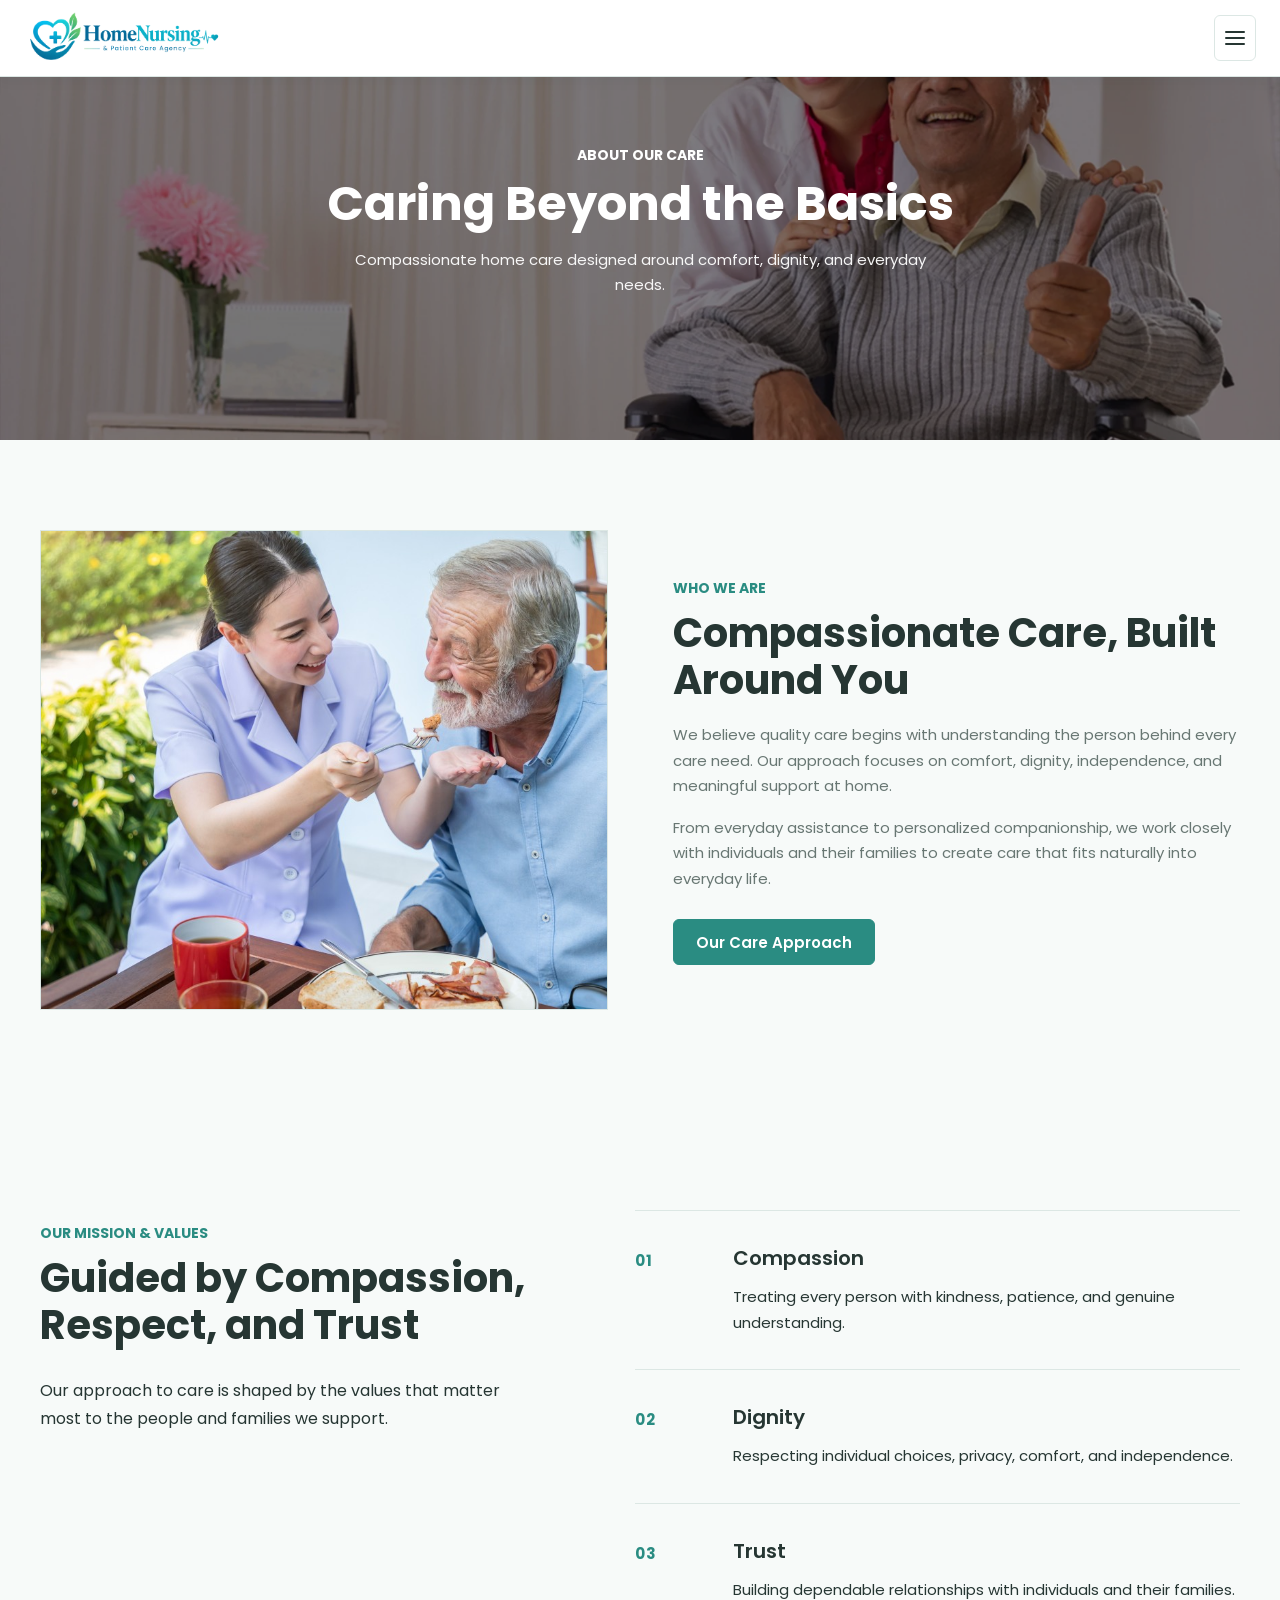
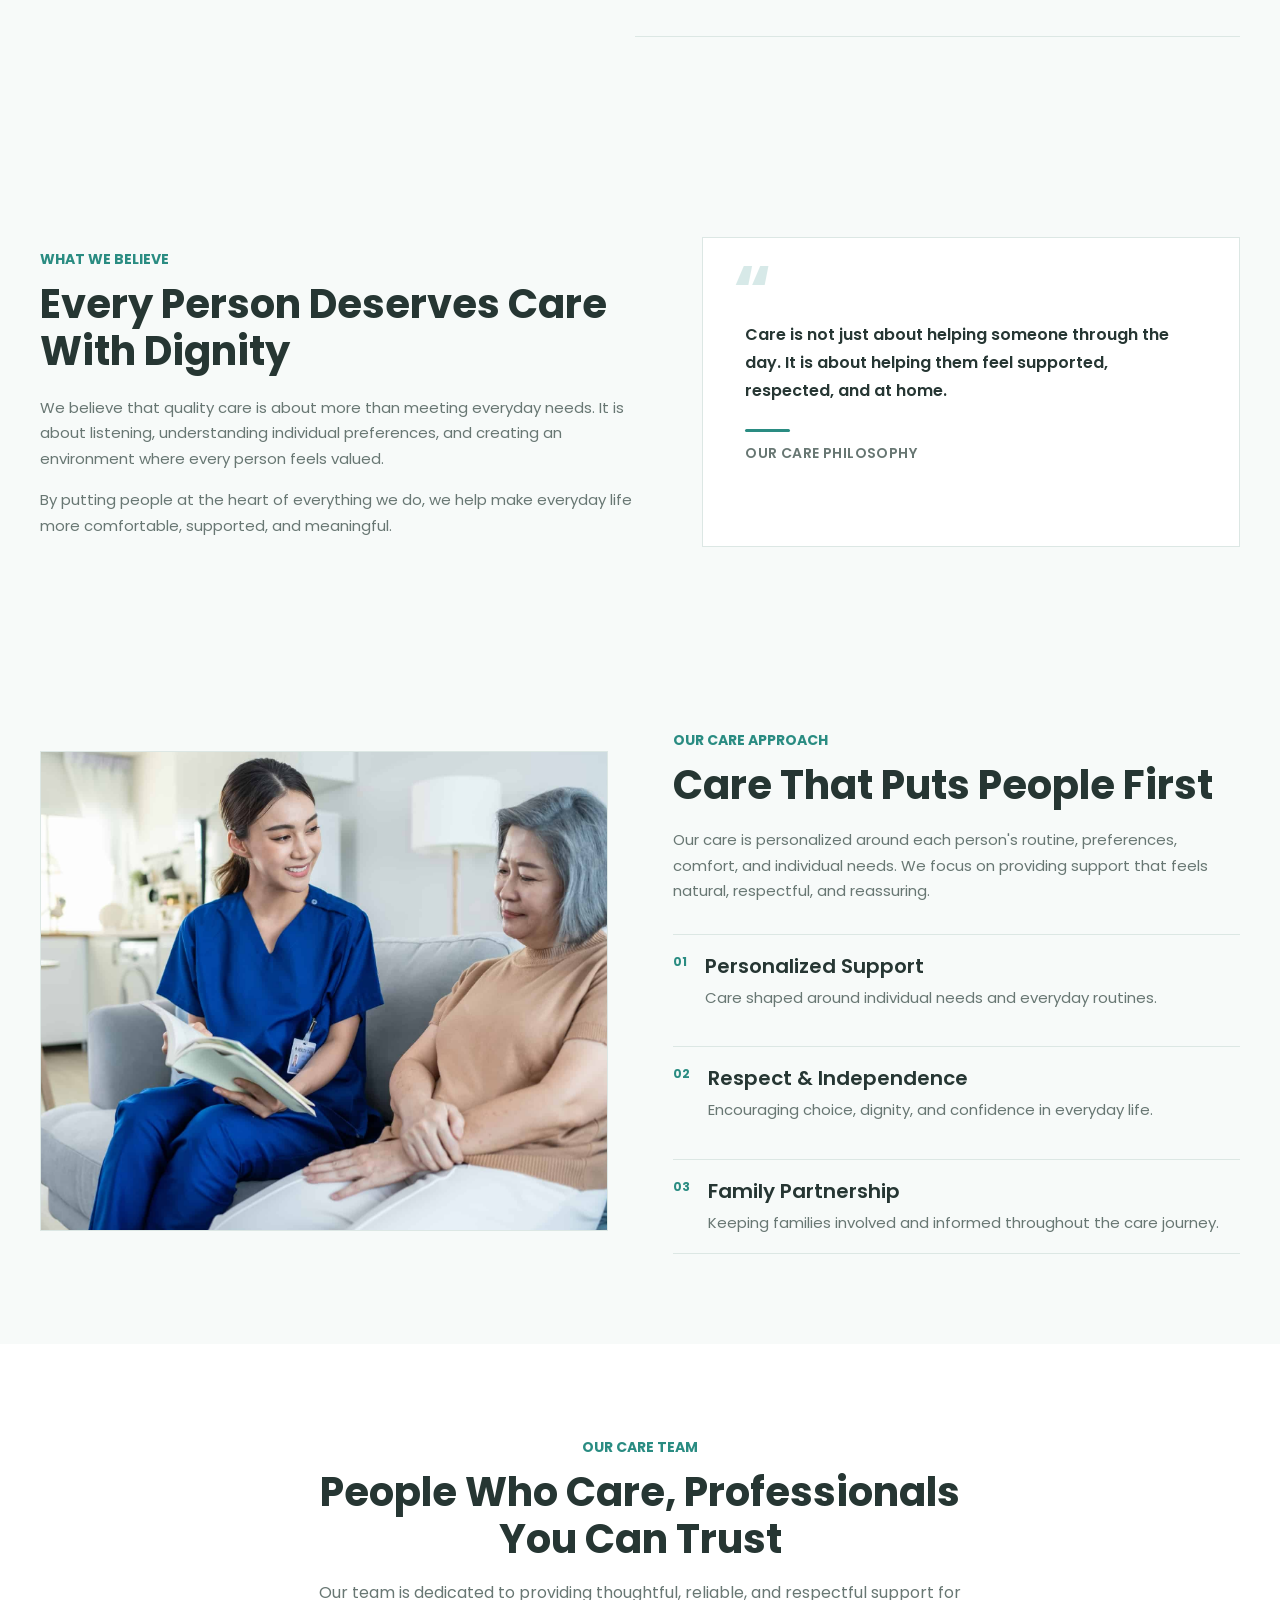
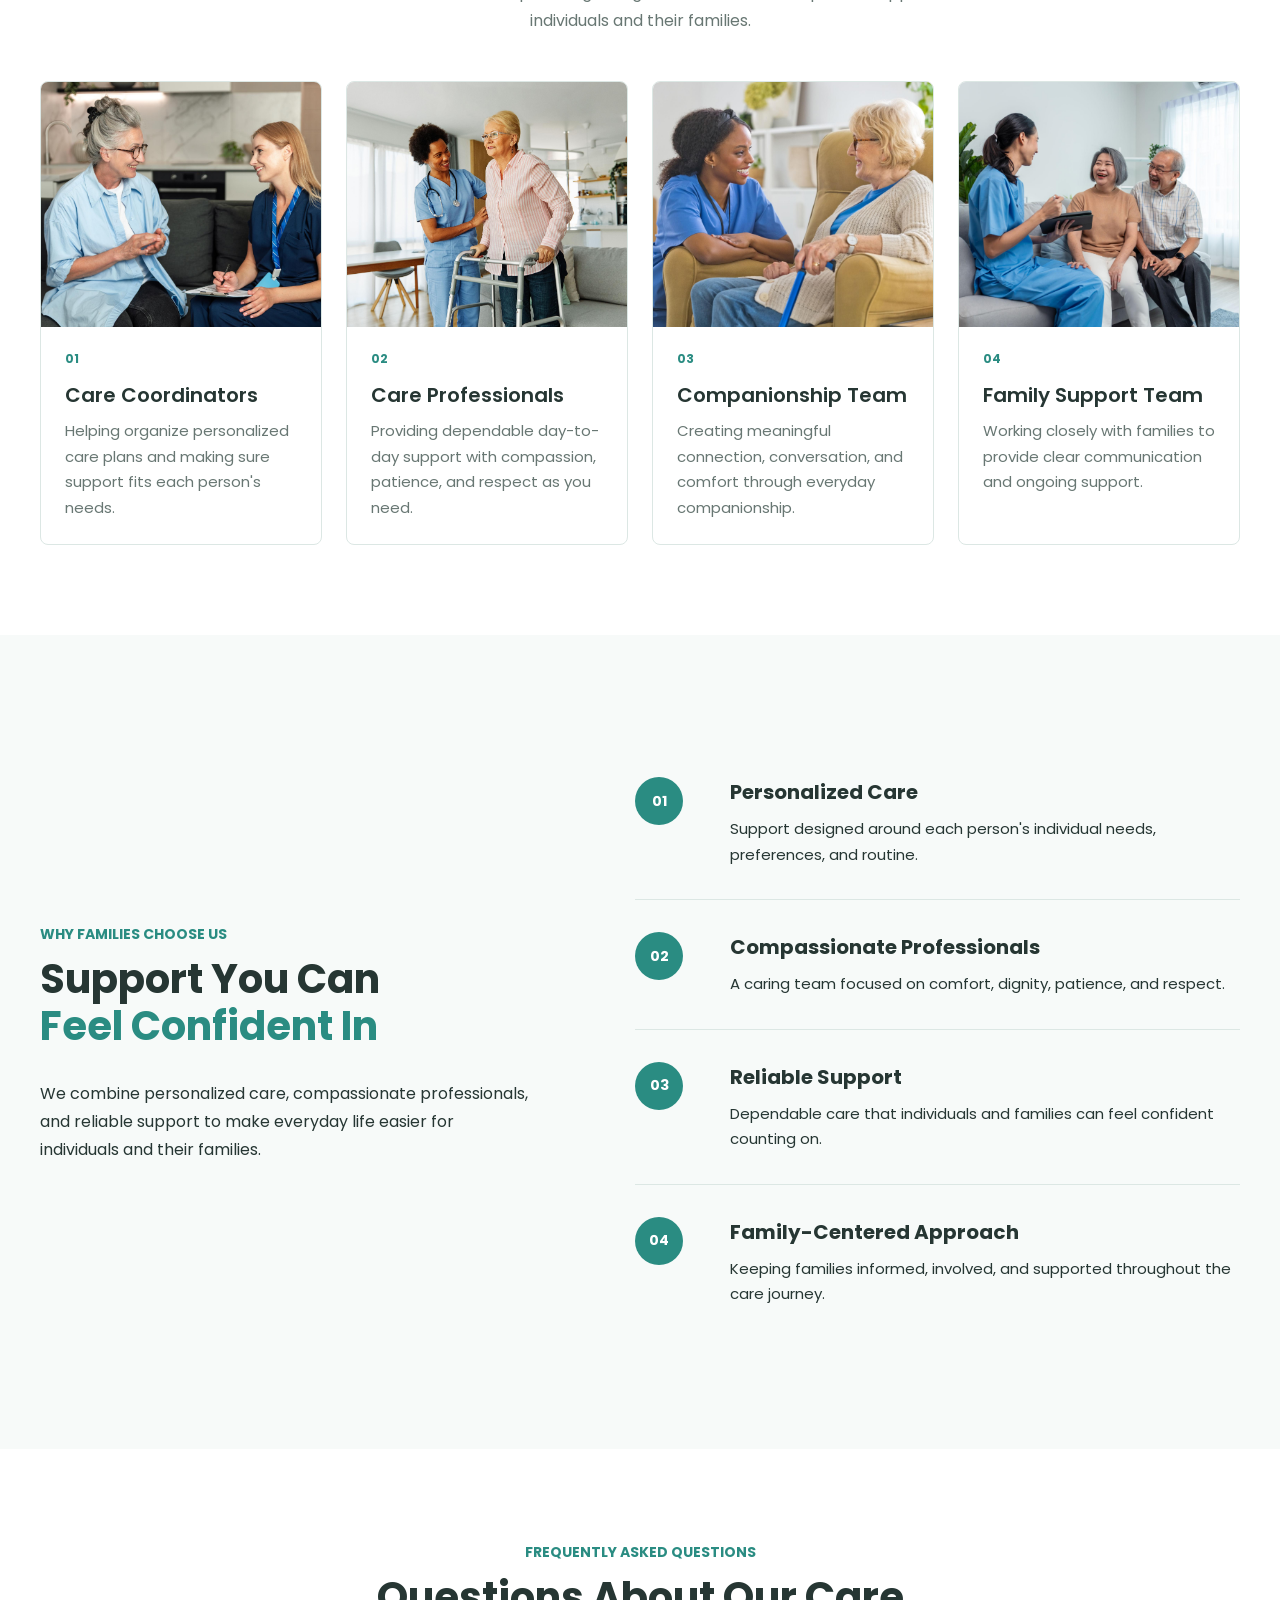
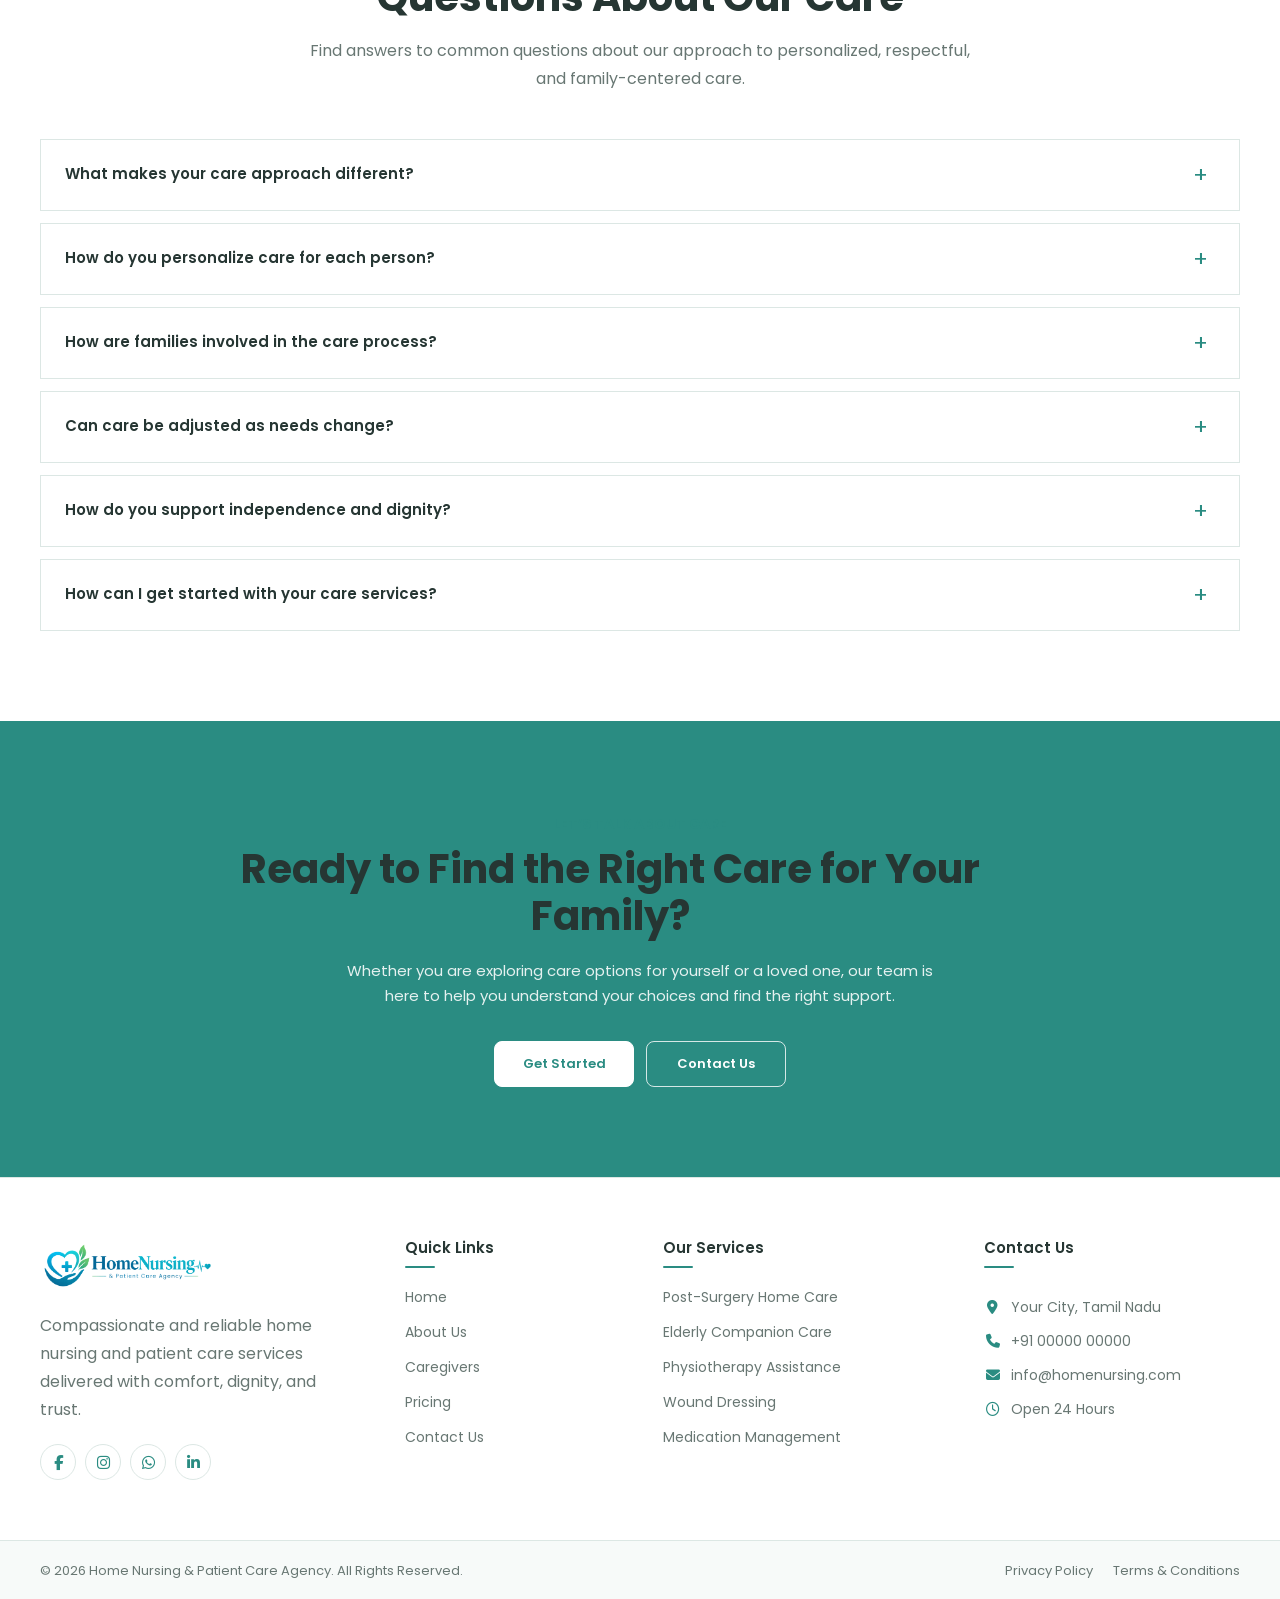
==== commit d0d3c8e6: "Add files via upload" ====
--- a/about.html
+++ b/about.html
@@ -201,9 +201,9 @@
                 id="rtlToggle"
                 aria-label="Toggle RTL direction"
                 title="Toggle RTL"
-            >
-                <i class="fa-solid fa-right-left"></i>
-            </button>
+            >
+                <i class="fa-solid fa-right-left"></i>
+            </button>
 
 
             <!-- DARK MODE -->
@@ -424,9 +424,9 @@
                     type="button"
                     class="mobile-action-button rtl-toggle"
                     id="mobileRtlToggle"
-                >
-                    <i class="fa-solid fa-right-left"></i>
-                </button>
+                >
+                    <i class="fa-solid fa-right-left"></i>
+                </button>
 
 
                 <!-- DARK MODE -->
@@ -968,12 +968,12 @@
                     </span>
 
                     <h3>
-                        Home Care Professionals
+                        Care Professionals
                     </h3>
 
                     <p>
                         Providing dependable day-to-day support
-                        with compassion, patience, and respect.
+                        with compassion, patience, and respect as you need.
                     </p>
 
                 </div>
@@ -1795,4 +1795,4 @@
   <script src="js/script.js"></script>
 
 </body>
-</html>
+</html>
--- a/css/style.css
+++ b/css/style.css
@@ -153,6 +153,10 @@
        HEADER
     ========================= */
 
+    --container-width: 1200px;
+    --site-gutter: 24px;
+    --site-gutter-total: 48px;
+
     --header-height: 82px;
 
     /* Logo size */
@@ -245,7 +249,7 @@
 
     position: relative;
 
-    width: calc(100% - 48px);
+    width: calc(100% - var(--site-gutter-total));
 
     max-width: 1500px;
 
@@ -828,7 +832,7 @@
 
 .rtl-toggle {
 
-    min-width: 56px;
+    min-width: 38px;
 
 }
 
@@ -5599,9 +5603,9 @@
 
 
 .home2-hero-primary:hover {
-    background: var(--primary-dark);
-
-    border-color: var(--primary-dark);
+    background: var(--primary-color);
+
+    border-color: var(--primary-color);
 
     color: var(--white-color);
 
@@ -5638,6 +5642,12 @@
 }
 
 
+.home2-hero-secondary:hover span,
+.home2-hero-secondary:hover i {
+    color: var(--white-color);
+}
+
+
 /* =========================================================
    HERO IMAGE
 ========================================================= */
@@ -5740,6 +5750,12 @@
 
     border-color: var(--primary-color);
 
+    color: var(--white-color);
+}
+
+
+html.dark-mode .home2-hero-secondary:hover span,
+html.dark-mode .home2-hero-secondary:hover i {
     color: var(--white-color);
 }
 
@@ -17383,6 +17399,8 @@
     background: var(--primary-hover);
 
     border-color: var(--primary-hover);
+
+    color:var(--primary-color);
 }
 
 
@@ -23303,7 +23321,7 @@
 
     border-color: var(--primary-hover);
 
-    color: #ffffff;
+    color:var(--primary-color);
 
     transform: translateY(-2px);
 }
@@ -36409,7 +36427,7 @@
 ========================================================= */
 
 .auth-controls {
-    position: fixed;
+    position: absolute;
 
     top: 24px;
     right: 24px;
@@ -43977,8 +43995,10 @@
     color: #ffffff;
 }
 
-.hero-secondary-button:hover {
-    color: #ffffff;
+.hero-secondary-button:hover,
+.hero-secondary-button:hover span,
+.hero-secondary-button:hover i {
+    color: var(--primary-dark);
 }
 
 .contact-hero,
@@ -45390,4 +45410,1047 @@
 .dark-mode .contact-hero .contact-hero-eyebrow,
 [data-theme="dark"] .contact-hero .contact-hero-eyebrow {
     color: #ffffff !important;
+}
+
+
+/* =========================================================
+   CONSISTENT SITE GUTTER
+========================================================= */
+
+section > [class$="-container"],
+section > [class*="-container "],
+footer > .footer-container,
+.footer-bottom-container {
+    width: 100%;
+    max-width: calc(var(--container-width) + var(--site-gutter-total));
+    margin-left: auto;
+    margin-right: auto;
+    padding-left: var(--site-gutter);
+    padding-right: var(--site-gutter);
+}
+
+
+
+
+
+
+/* =========================================================
+   HOME 2 HERO — OVERRIDE CSS
+   Uses existing HTML class names
+   ========================================================= */
+
+/* ---------------------------------------------------------
+   HERO SECTION
+--------------------------------------------------------- */
+
+.home2-hero-section {
+    width: 100%;
+    position: relative;
+    overflow: hidden;
+    padding: 90px 0;
+    background: var(--bg-color, #ffffff);
+}
+
+.home2-hero-container {
+    width: min(1200px, 92%);
+    margin: 0 auto;
+    display: grid;
+    grid-template-columns: 1fr 1fr;
+    align-items: center;
+    gap: 70px;
+}
+
+
+/* ---------------------------------------------------------
+   HERO CONTENT
+--------------------------------------------------------- */
+
+.home2-hero-content {
+    width: 100%;
+    max-width: 600px;
+}
+
+.home2-hero-subtitle {
+    display: inline-block;
+    margin-bottom: 18px;
+    font-family: "Inter", sans-serif;
+    font-size: 14px;
+    font-weight: 700;
+    line-height: 1.5;
+    letter-spacing: 0.08em;
+    text-transform: uppercase;
+    color: var(--primary-color, #2563eb);
+}
+
+.home2-hero-title {
+    margin: 0 0 22px;
+    font-family: "Inter", sans-serif;
+    font-size: clamp(38px, 4vw, 60px);
+    font-weight: 800;
+    line-height: 1.12;
+    letter-spacing: -0.035em;
+    color: var(--heading-color, #172033);
+}
+
+.home2-hero-description {
+    max-width: 540px;
+    margin: 0 0 32px;
+    font-family: "Inter", sans-serif;
+    font-size: 16px;
+    font-weight: 400;
+    line-height: 1.8;
+    color: var(--text-color, #667085);
+}
+
+
+/* ---------------------------------------------------------
+   HERO BUTTONS
+--------------------------------------------------------- */
+
+.home2-hero-buttons {
+    display: flex;
+    align-items: center;
+    flex-wrap: wrap;
+    gap: 14px;
+}
+
+.home2-hero-primary,
+.home2-hero-secondary {
+    min-height: 52px;
+    padding: 0 24px;
+    display: inline-flex;
+    align-items: center;
+    justify-content: center;
+    gap: 10px;
+    border-radius: 8px;
+    font-family: "Inter", sans-serif;
+    font-size: 15px;
+    font-weight: 600;
+    line-height: 1;
+    text-decoration: none;
+    transition:
+        background-color 0.3s ease,
+        color 0.3s ease,
+        border-color 0.3s ease,
+        transform 0.3s ease,
+        box-shadow 0.3s ease;
+}
+
+.home2-hero-primary {
+    background: var(--primary-color, #2563eb);
+    border: 1px solid var(--primary-color, #2563eb);
+    color: #ffffff;
+}
+
+.home2-hero-primary i {
+    font-size: 13px;
+    color: #ffffff;
+    transition: transform 0.3s ease;
+}
+
+.home2-hero-primary:hover {
+    background: var(--primary-hover, #1d4ed8);
+    border-color: var(--primary-hover, #1d4ed8);
+    color: #ffffff;
+    transform: translateY(-2px);
+}
+
+.home2-hero-primary:hover i {
+    transform: translateX(4px);
+}
+
+.home2-hero-secondary {
+    background: transparent;
+    border: 1px solid var(--primary-color, #2563eb);
+    color: var(--primary-color, #2563eb);
+}
+
+.home2-hero-secondary:hover {
+    background: var(--primary-color, #2563eb);
+    border-color: var(--primary-color, #2563eb);
+    color: #ffffff;
+    transform: translateY(-2px);
+}
+
+
+/* ---------------------------------------------------------
+   HERO IMAGE
+--------------------------------------------------------- */
+
+.home2-hero-image {
+    width: 100%;
+    height: 560px;
+    position: relative;
+    overflow: hidden;
+    border-radius: 24px;
+}
+
+.home2-hero-image img {
+    width: 100%;
+    height: 100%;
+    display: block;
+    object-fit: cover;
+    object-position: center;
+    transition: transform 0.6s ease;
+}
+
+.home2-hero-image:hover img {
+    transform: scale(1.03);
+}
+
+
+/* ---------------------------------------------------------
+   RTL SUPPORT
+--------------------------------------------------------- */
+
+html[dir="rtl"] .home2-hero-content {
+    text-align: right;
+}
+
+html[dir="rtl"] .home2-hero-buttons {
+    justify-content: flex-start;
+}
+
+html[dir="rtl"] .home2-hero-primary i {
+    transform: rotate(180deg);
+}
+
+html[dir="rtl"] .home2-hero-primary:hover i {
+    transform: rotate(180deg) translateX(4px);
+}
+
+
+/* ---------------------------------------------------------
+   DARK MODE
+--------------------------------------------------------- */
+
+body.dark-mode .home2-hero-section,
+html.dark-mode .home2-hero-section {
+    background: var(--dark-bg, #101828);
+}
+
+body.dark-mode .home2-hero-title,
+html.dark-mode .home2-hero-title {
+    color: var(--dark-heading, #f8fafc);
+}
+
+body.dark-mode .home2-hero-description,
+html.dark-mode .home2-hero-description {
+    color: var(--dark-text, #aab4c3);
+}
+
+body.dark-mode .home2-hero-secondary,
+html.dark-mode .home2-hero-secondary {
+    color: var(--primary-color, #60a5fa);
+    border-color: var(--primary-color, #60a5fa);
+}
+
+body.dark-mode .home2-hero-secondary:hover,
+html.dark-mode .home2-hero-secondary:hover {
+    background: var(--primary-color, #2563eb);
+    color: #ffffff;
+}
+
+
+/* ---------------------------------------------------------
+   LARGE TABLET / SMALL DESKTOP
+--------------------------------------------------------- */
+
+@media (max-width: 1100px) {
+
+    .home2-hero-section {
+        padding: 75px 0;
+    }
+
+    .home2-hero-container {
+        gap: 45px;
+    }
+
+    .home2-hero-title {
+        font-size: 46px;
+    }
+
+    .home2-hero-image {
+        height: 500px;
+    }
+}
+
+
+/* ---------------------------------------------------------
+   IPAD PRO
+--------------------------------------------------------- */
+
+@media (max-width: 1024px) {
+
+    .home2-hero-section {
+        padding: 70px 0;
+    }
+
+    .home2-hero-container {
+        width: min(92%, 900px);
+        gap: 35px;
+    }
+
+    .home2-hero-title {
+        font-size: 42px;
+    }
+
+    .home2-hero-description {
+        font-size: 15px;
+        line-height: 1.75;
+    }
+
+    .home2-hero-image {
+        height: 450px;
+        border-radius: 20px;
+    }
+}
+
+
+/* ---------------------------------------------------------
+   IPAD / TABLET
+--------------------------------------------------------- */
+
+@media (max-width: 768px) {
+
+    .home2-hero-section {
+        padding: 65px 0;
+    }
+
+    .home2-hero-container {
+        width: 90%;
+        grid-template-columns: 1fr;
+        gap: 40px;
+    }
+
+    .home2-hero-content {
+        max-width: 100%;
+        text-align: center;
+    }
+
+    .home2-hero-subtitle {
+        margin-bottom: 14px;
+        font-size: 13px;
+    }
+
+    .home2-hero-title {
+        margin-bottom: 18px;
+        font-size: 40px;
+        line-height: 1.15;
+    }
+
+    .home2-hero-description {
+        max-width: 650px;
+        margin-left: auto;
+        margin-right: auto;
+        margin-bottom: 28px;
+        font-size: 15px;
+    }
+
+    .home2-hero-buttons {
+        justify-content: center;
+    }
+
+    .home2-hero-image {
+        width: 100%;
+        height: 430px;
+        border-radius: 20px;
+    }
+
+    html[dir="rtl"] .home2-hero-content {
+        text-align: center;
+    }
+
+    html[dir="rtl"] .home2-hero-buttons {
+        justify-content: center;
+    }
+}
+
+
+/* ---------------------------------------------------------
+   IPAD MINI / SMALL TABLET
+--------------------------------------------------------- */
+
+@media (max-width: 600px) {
+
+    .home2-hero-section {
+        padding: 55px 0;
+    }
+
+    .home2-hero-container {
+        width: 92%;
+        gap: 32px;
+    }
+
+    .home2-hero-title {
+        font-size: 34px;
+    }
+
+    .home2-hero-description {
+        font-size: 14px;
+        line-height: 1.7;
+    }
+
+    .home2-hero-buttons {
+        width: 100%;
+        flex-direction: column;
+        gap: 12px;
+    }
+
+    .home2-hero-primary,
+    .home2-hero-secondary {
+        width: 100%;
+        min-height: 50px;
+    }
+
+    .home2-hero-image {
+        height: 350px;
+    }
+}
+
+
+/* ---------------------------------------------------------
+   MOBILE
+--------------------------------------------------------- */
+
+@media (max-width: 480px) {
+
+    .home2-hero-section {
+        padding: 45px 0;
+    }
+
+    .home2-hero-container {
+        width: 92%;
+        gap: 28px;
+    }
+
+    .home2-hero-subtitle {
+        font-size: 12px;
+        letter-spacing: 0.06em;
+    }
+
+    .home2-hero-title {
+        font-size: 30px;
+        line-height: 1.18;
+        letter-spacing: -0.025em;
+    }
+
+    .home2-hero-description {
+        font-size: 14px;
+        line-height: 1.65;
+    }
+
+    .home2-hero-primary,
+    .home2-hero-secondary {
+        min-height: 48px;
+        padding: 0 20px;
+        font-size: 14px;
+        border-radius: 7px;
+    }
+
+    .home2-hero-image {
+        height: 300px;
+        border-radius: 16px;
+    }
+}
+
+
+/* ---------------------------------------------------------
+   VERY SMALL MOBILE
+--------------------------------------------------------- */
+
+@media (max-width: 360px) {
+
+    .home2-hero-title {
+        font-size: 27px;
+    }
+
+    .home2-hero-description {
+        font-size: 13px;
+    }
+
+    .home2-hero-image {
+        height: 270px;
+    }
+}
+
+
+
+
+
+
+
+
+
+
+/* =========================================================
+   CTA SHAPE & CORNER ONLY
+   ========================================================= */
+
+.home2-final-cta-btn,
+.elderly-companion-hero-primary,
+.elderly-companion-hero-secondary,
+.elderly-companion-cta-primary,
+.elderly-companion-cta-secondary,
+.post-surgery-cta-primary,
+.post-surgery-cta-secondary,
+.physio-assistance-hero-primary,
+.physio-assistance-hero-secondary,
+.physio-assistance-final-cta-btn,
+.wound-dressing-hero-btn,
+.wound-dressing-cta-btn,
+.medication-management-cta-primary,
+.medication-management-cta-secondary,
+.medication-management-hero-btn,
+.caregivers-hero-primary,
+.caregivers-hero-secondary,
+.home2-hero-primary,
+.home2-hero-secondary {
+    height: 60px !important;
+    min-height: 60px !important;
+    padding: 0 30px !important;
+
+    display: inline-flex !important;
+    align-items: center !important;
+    justify-content: center !important;
+
+    gap: 12px !important;
+
+    border-radius: 8px !important;
+
+    box-sizing: border-box !important;
+    text-decoration: none !important;
+}
+
+
+/* ---------------------------------------------------------
+   MOBILE
+--------------------------------------------------------- */
+
+@media (max-width: 767px) {
+
+    .home2-final-cta-btn,
+    .elderly-companion-hero-primary,
+    .elderly-companion-hero-secondary,
+    .elderly-companion-cta-primary,
+    .elderly-companion-cta-secondary,
+    .post-surgery-cta-primary,
+    .post-surgery-cta-secondary,
+    .physio-assistance-hero-primary,
+    .physio-assistance-hero-secondary,
+    .physio-assistance-final-cta-btn,
+    .wound-dressing-hero-btn,
+    .wound-dressing-cta-btn,
+    .medication-management-cta-primary,
+    .medication-management-cta-secondary,
+    .medication-management-hero-btn,
+    .caregivers-hero-primary,
+    .caregivers-hero-secondary,
+    .home2-hero-primary,
+    .home2-hero-secondary {
+        height: 56px !important;
+        min-height: 56px !important;
+        padding: 0 24px !important;
+        border-radius: 8px !important;
+    }
+}
+
+
+@media (max-width: 480px) {
+
+    .home2-final-cta-btn,
+    .elderly-companion-hero-primary,
+    .elderly-companion-hero-secondary,
+    .elderly-companion-cta-primary,
+    .elderly-companion-cta-secondary,
+    .post-surgery-cta-primary,
+    .post-surgery-cta-secondary,
+    .physio-assistance-hero-primary,
+    .physio-assistance-hero-secondary,
+    .physio-assistance-final-cta-btn,
+    .wound-dressing-hero-btn,
+    .wound-dressing-cta-btn,
+    .medication-management-cta-primary,
+    .medication-management-cta-secondary,
+    .medication-management-hero-btn,
+    .caregivers-hero-primary,
+    .caregivers-hero-secondary,
+    .home2-hero-primary,
+    .home2-hero-secondary {
+        height: 54px !important;
+        min-height: 54px !important;
+        padding: 0 20px !important;
+        border-radius: 8px !important;
+    }
+}
+
+
+
+
+
+
+/* =========================================================
+   CARE REQUEST — CENTER ALIGN
+========================================================= */
+
+.care-request-section {
+    width: 100%;
+}
+
+.care-request-container {
+    width: 100%;
+    display: flex;
+    justify-content: center;
+}
+
+.care-request-card {
+    width: 100%;
+    text-align: center;
+}
+
+
+/* =========================================================
+   FORM HEADER — CENTER
+========================================================= */
+
+.care-request-header {
+    width: 100%;
+
+    display: flex;
+    flex-direction: column;
+
+    align-items: center;
+    justify-content: center;
+
+    text-align: center;
+
+    margin-left: auto;
+    margin-right: auto;
+}
+
+.care-request-eyebrow {
+    display: block;
+
+    width: 100%;
+
+    text-align: center;
+
+    margin-left: auto;
+    margin-right: auto;
+}
+
+.care-request-title {
+    width: 100%;
+
+    margin-left: auto;
+    margin-right: auto;
+
+    text-align: center;
+}
+
+.care-request-description {
+    width: 100%;
+    max-width: 700px;
+
+    margin-left: auto;
+    margin-right: auto;
+
+    text-align: center;
+}
+
+
+/* =========================================================
+   MOBILE
+========================================================= */
+
+@media (max-width: 768px) {
+
+    .care-request-container {
+        display: flex;
+        justify-content: center;
+    }
+
+    .care-request-card {
+        text-align: center;
+    }
+
+    .care-request-header {
+        align-items: center;
+        text-align: center;
+    }
+
+    .care-request-eyebrow,
+    .care-request-title,
+    .care-request-description {
+        text-align: center;
+        margin-left: auto;
+        margin-right: auto;
+    }
+
+}
+
+
+
+
+/* =========================================================
+   AUTH CONTROLS — KEEP BOTH BUTTONS SQUARE
+========================================================= */
+
+.auth-controls .auth-control-btn {
+    width: 52px !important;
+    height: 52px !important;
+
+    min-width: 52px !important;
+    min-height: 52px !important;
+
+    max-width: 52px !important;
+    max-height: 52px !important;
+
+    padding: 0 !important;
+    margin: 0 !important;
+
+    border-radius: 10px !important;
+
+    aspect-ratio: 1 / 1 !important;
+
+    display: flex !important;
+    align-items: center !important;
+    justify-content: center !important;
+
+    flex: 0 0 52px !important;
+}
+
+
+/* =========================================================
+   MOBILE
+========================================================= */
+
+@media (max-width: 768px) {
+
+    .auth-controls .auth-control-btn {
+        width: 42px !important;
+        height: 42px !important;
+
+        min-width: 42px !important;
+        min-height: 42px !important;
+
+        max-width: 42px !important;
+        max-height: 42px !important;
+
+        flex: 0 0 42px !important;
+
+        border-radius: 9px !important;
+    }
+
+}
+
+
+/* =========================================================
+   360px
+========================================================= */
+
+@media (max-width: 360px) {
+
+    .auth-controls .auth-control-btn {
+        width: 40px !important;
+        height: 40px !important;
+
+        min-width: 40px !important;
+        min-height: 40px !important;
+
+        max-width: 40px !important;
+        max-height: 40px !important;
+
+        flex-basis: 40px !important;
+
+        border-radius: 8px !important;
+    }
+
+}
+
+
+
+
+
+/* =========================================================
+   CARE JOURNEY — LINE BETWEEN CIRCLES
+========================================================= */
+
+.home2-care-stage-steps {
+    position: relative !important;
+}
+
+
+/* ---------------------------------------------------------
+   HORIZONTAL CONNECTING LINE
+--------------------------------------------------------- */
+
+.home2-care-stage-steps::before {
+    content: "";
+    position: absolute;
+
+    top: 24px;
+
+    left: 12.5%;
+    right: 12.5%;
+
+    height: 2px;
+
+    background: #dfe9e8;
+
+    z-index: 0;
+}
+
+
+/* ---------------------------------------------------------
+   NUMBER CIRCLES — ABOVE THE LINE
+--------------------------------------------------------- */
+
+.home2-care-stage-number {
+    position: relative !important;
+
+    z-index: 2 !important;
+
+    background: #ffffff !important;
+
+    border: 2px solid #b8d9d6 !important;
+
+    border-radius: 50% !important;
+
+    width: 50px !important;
+    height: 50px !important;
+
+    min-width: 50px !important;
+    min-height: 50px !important;
+
+    display: flex !important;
+    align-items: center !important;
+    justify-content: center !important;
+
+    margin-left: auto !important;
+    margin-right: auto !important;
+}
+
+
+/* ---------------------------------------------------------
+   STEP ITEM ABOVE LINE
+--------------------------------------------------------- */
+
+.home2-care-stage-item {
+    position: relative !important;
+    z-index: 1 !important;
+}
+
+
+
+
+
+
+/* =========================================================
+   PRICING PLANS — REDUCE SPACE BELOW CARDS
+========================================================= */
+
+.pricing-plans {
+    padding-bottom: 40px !important;
+}
+
+.pricing-plans-container {
+    padding-bottom: 0 !important;
+}
+
+.pricing-cards {
+    margin-bottom: 0 !important;
+    padding-bottom: 0 !important;
+}
+
+.pricing-card {
+    margin-bottom: 0 !important;
+}
+
+
+/* =========================================================
+   BUTTON — KEEP NORMAL BOTTOM SPACING
+========================================================= */
+
+.pricing-card-button {
+    margin-bottom: 0 !important;
+}
+
+
+/* =========================================================
+   MOBILE
+========================================================= */
+
+@media (max-width: 768px) {
+
+    .pricing-plans {
+        padding-bottom: 30px !important;
+    }
+
+    .pricing-cards {
+        margin-bottom: 0 !important;
+        padding-bottom: 0 !important;
+    }
+
+}
+
+
+
+
+/* =========================================================
+   ADVANCED CARE CARD — REDUCE BOTTOM SPACE
+========================================================= */
+
+.pricing-card.pricing-card-featured {
+    padding-bottom: 20px !important;
+    margin-bottom: 0 !important;
+}
+
+.pricing-card.pricing-card-featured .pricing-card-button {
+    margin-bottom: 0 !important;
+}
+
+
+
+
+/* =========================================================
+   MEDICATION HERO PRIMARY BUTTON — HOVER TEXT COLOR
+========================================================= */
+
+.medication-management-hero
+.medication-management-hero-actions
+.medication-management-hero-btn.medication-management-hero-primary:hover span,
+
+.medication-management-hero
+.medication-management-hero-actions
+.medication-management-hero-btn.medication-management-hero-primary:hover i {
+    color: #2a9288 !important;
+    -webkit-text-fill-color: #2a9288 !important;
+}
+
+
+/* Keep the anchor itself green on hover */
+
+.medication-management-hero
+.medication-management-hero-actions
+.medication-management-hero-btn.medication-management-hero-primary:hover {
+    color: #2a9288 !important;
+    -webkit-text-fill-color: #2a9288 !important;
+}
+
+
+
+
+/* =========================================================
+   HOME2 HERO — PRIMARY BUTTON
+========================================================= */
+
+.home2-hero-primary {
+    background: var(--primary-color) !important;
+    border: 2px solid var(--primary-color) !important;
+    color: #ffffff !important;
+}
+
+.home2-hero-primary span,
+.home2-hero-primary i {
+    color: #ffffff !important;
+}
+
+
+/* =========================================================
+   PRIMARY BUTTON — HOVER
+========================================================= */
+
+.home2-hero-primary:hover {
+    background: var(--primary-color) !important;
+    border-color: var(--primary-color) !important;
+    color: #ffffff !important;
+
+    transform: none !important;
+}
+
+.home2-hero-primary:hover span,
+.home2-hero-primary:hover i {
+    color: #ffffff !important;
+}
+
+
+
+/* Move ONLY the hero image down */
+.medication-management-hero-visual {
+    padding-top: 40px !important;
+}
+
+
+.medication-management-hero-visual {
+    transform: translateY(40px) !important;
+}
+
+
+
+/* =====================================================
+   MEDICATION HERO — IMAGE TOP GAP
+===================================================== */
+
+.medication-management-hero-visual {
+    padding-top: 35px !important;
+    box-sizing: border-box !important;
+}
+
+.medication-management-hero-image-wrapper {
+    margin-top: 0 !important;
+}
+
+
+
+.medication-management-hero-visual {
+    position: relative !important;
+    top: 35px !important;
+}
+
+
+
+
+
+
+/* =========================================================
+   CARE JOURNEY — NUMBER CIRCLE FIX
+========================================================= */
+
+.home2-care-stage-number {
+    position: relative !important;
+    z-index: 10 !important;
+
+    display: flex !important;
+    align-items: center !important;
+    justify-content: center !important;
+
+    overflow: visible !important;
+}
+
+/* Keep the number itself above hover/decorations */
+.home2-care-stage-number::before,
+.home2-care-stage-number::after {
+    z-index: -1 !important;
+}
+
+/* Make the number clearly visible */
+.home2-care-stage-number {
+    color: #2a9288 !important;
+    font-weight: 700 !important;
+}
+
+
+
+
+/* =========================================================
+   PRICING CARD — GAP BEFORE BUTTON
+========================================================= */
+
+.pricing-card-features {
+    margin-bottom: 24px !important;
+}
+
+.pricing-card-button {
+    margin-top: 10px !important;
 }
--- a/css/responsive.css
+++ b/css/responsive.css
@@ -21,7 +21,7 @@
    TABLET / MOBILE
 ========================================================= */
 
-@media (max-width: 1024px) {
+@media (max-width: 1367px) {
 
     /* -----------------------------------------
        HEADER
@@ -29,7 +29,7 @@
 
     .header-container {
 
-        width: calc(100% - 24px);
+        width: calc(100% - var(--site-gutter-total));
 
         min-height: 76px;
 
@@ -644,7 +644,7 @@
 
     .header-container {
 
-        width: calc(100% - 20px);
+        width: calc(100% - var(--site-gutter-total));
 
         min-height: 72px;
     }
@@ -695,7 +695,7 @@
 
     .header-container {
 
-        width: calc(100% - 16px);
+        width: calc(100% - var(--site-gutter-total));
 
         min-height: 68px;
     }
@@ -775,7 +775,7 @@
 
     .header-container {
 
-        width: calc(100% - 12px);
+        width: calc(100% - var(--site-gutter-total));
 
         min-height: 64px;
     }
@@ -1081,7 +1081,7 @@
    TABLET + MOBILE
 ========================================================= */
 
-@media (max-width: 1024px) {
+@media (max-width: 1367px) {
 
     /* -----------------------------------------------------
        HAMBURGER BUTTON
@@ -46895,6 +46895,11 @@
 
 @media (max-width: 1024px) {
 
+    :root {
+        --site-gutter: 20px;
+        --site-gutter-total: 40px;
+    }
+
     html,
     body {
         overflow-x: hidden;
@@ -46907,7 +46912,7 @@
 
     [class$="-container"],
     [class*="-container "] {
-        width: calc(100% - 40px);
+        width: calc(100% - var(--site-gutter-total));
         max-width: 100%;
         min-width: 0;
         margin-left: auto;
@@ -46945,9 +46950,14 @@
 
 @media (max-width: 768px) {
 
+    :root {
+        --site-gutter: 16px;
+        --site-gutter-total: 32px;
+    }
+
     [class$="-container"],
     [class*="-container "] {
-        width: calc(100% - 32px);
+        width: calc(100% - var(--site-gutter-total));
     }
 
     [class$="-grid"] {
@@ -46985,9 +46995,14 @@
 
 @media (max-width: 480px) {
 
+    :root {
+        --site-gutter: 12px;
+        --site-gutter-total: 24px;
+    }
+
     [class$="-container"],
     [class*="-container "] {
-        width: calc(100% - 24px);
+        width: calc(100% - var(--site-gutter-total));
     }
 
     [class$="-header"],
@@ -47035,9 +47050,14 @@
 
 @media (max-width: 380px) {
 
+    :root {
+        --site-gutter: 10px;
+        --site-gutter-total: 20px;
+    }
+
     [class$="-container"],
     [class*="-container "] {
-        width: calc(100% - 20px);
+        width: calc(100% - var(--site-gutter-total));
     }
 
     [class$="-title"],
@@ -47082,8 +47102,27 @@
     color: #ffffff;
 }
 
-.hero-secondary-button:hover {
-    color: #ffffff;
+.hero-secondary-button:hover,
+.hero-secondary-button:hover span,
+.hero-secondary-button:hover i {
+    color: var(--primary-dark);
+}
+
+
+/* =========================================================
+   CONSISTENT SITE GUTTER
+========================================================= */
+
+section > [class$="-container"],
+section > [class*="-container "],
+footer > .footer-container,
+.footer-bottom-container {
+    width: 100%;
+    max-width: calc(var(--container-width) + var(--site-gutter-total));
+    margin-left: auto;
+    margin-right: auto;
+    padding-left: var(--site-gutter);
+    padding-right: var(--site-gutter);
 }
 
 .contact-hero,
@@ -48834,384 +48873,462 @@
     text-align: center;
 }
 
-[dir="rtl"] .medication-management-who-divider {
-    margin-left: auto;
-    margin-right: auto;
-}
-
-
-
-
-
-
-
-
-
-/* =========================================================
-   MOBILE + IPAD FONT SIZE NORMALIZATION
-   SAME TYPE SCALE FROM MOBILE THROUGH IPAD PRO
-========================================================= */
-
-@media (max-width: 1024px) {
-
-    :is(
-        [class^="physio-assistance-"],
-        [class*=" physio-assistance-"],
-        [class^="wound-dressing-"],
-        [class*=" wound-dressing-"],
-        [class^="medication-management-"],
-        [class*=" medication-management-"],
-        [class^="elderly-care-"],
-        [class*=" elderly-care-"],
-        [class^="post-surgery-"],
-        [class*=" post-surgery-"],
-        [class^="about-"],
-        [class*=" about-"],
-        [class^="caregiver-"],
-        [class*=" caregiver-"],
-        [class^="services-"],
-        [class*=" services-"]
-    )[class*="-subtitle"] {
-        font-size: 13px !important;
-        line-height: 1.4 !important;
-    }
-
-    :is(
-        [class^="physio-assistance-"],
-        [class*=" physio-assistance-"],
-        [class^="wound-dressing-"],
-        [class*=" wound-dressing-"],
-        [class^="medication-management-"],
-        [class*=" medication-management-"],
-        [class^="elderly-care-"],
-        [class*=" elderly-care-"],
-        [class^="post-surgery-"],
-        [class*=" post-surgery-"],
-        [class^="about-"],
-        [class*=" about-"],
-        [class^="caregiver-"],
-        [class*=" caregiver-"],
-        [class^="services-"],
-        [class*=" services-"]
-    )[class*="-title"]:not([class*="-subtitle"]) {
-        font-size: 30px !important;
-        line-height: 1.22 !important;
-    }
-
-    :is(
-        [class^="physio-assistance-"],
-        [class*=" physio-assistance-"],
-        [class^="wound-dressing-"],
-        [class*=" wound-dressing-"],
-        [class^="medication-management-"],
-        [class*=" medication-management-"],
-        [class^="elderly-care-"],
-        [class*=" elderly-care-"],
-        [class^="post-surgery-"],
-        [class*=" post-surgery-"],
-        [class^="about-"],
-        [class*=" about-"],
-        [class^="caregiver-"],
-        [class*=" caregiver-"],
-        [class^="services-"],
-        [class*=" services-"]
-    )[class*="-description"] {
-        font-size: 14px !important;
-        line-height: 1.7 !important;
-    }
-
-    :is(
-        [class^="physio-assistance-"],
-        [class*=" physio-assistance-"],
-        [class^="wound-dressing-"],
-        [class*=" wound-dressing-"],
-        [class^="medication-management-"],
-        [class*=" medication-management-"],
-        [class^="elderly-care-"],
-        [class*=" elderly-care-"],
-        [class^="post-surgery-"],
-        [class*=" post-surgery-"],
-        [class^="about-"],
-        [class*=" about-"],
-        [class^="caregiver-"],
-        [class*=" caregiver-"],
-        [class^="services-"],
-        [class*=" services-"]
-    ) h3 {
-        font-size: 16px !important;
-        line-height: 1.4 !important;
-    }
-
-    :is(
-        [class^="physio-assistance-"],
-        [class*=" physio-assistance-"],
-        [class^="wound-dressing-"],
-        [class*=" wound-dressing-"],
-        [class^="medication-management-"],
-        [class*=" medication-management-"],
-        [class^="elderly-care-"],
-        [class*=" elderly-care-"],
-        [class^="post-surgery-"],
-        [class*=" post-surgery-"],
-        [class^="about-"],
-        [class*=" about-"],
-        [class^="caregiver-"],
-        [class*=" caregiver-"],
-        [class^="services-"],
-        [class*=" services-"]
-    ) p {
-        font-size: 13px !important;
-        line-height: 1.65 !important;
-    }
-
-    :is(
-        [class^="physio-assistance-hero-"],
-        [class*=" physio-assistance-hero-"],
-        [class^="wound-dressing-hero-"],
-        [class*=" wound-dressing-hero-"],
-        [class^="medication-management-hero-"],
-        [class*=" medication-management-hero-"],
-        [class^="elderly-care-hero-"],
-        [class*=" elderly-care-hero-"],
-        [class^="post-surgery-hero-"],
-        [class*=" post-surgery-hero-"],
-        [class^="about-hero-"],
-        [class*=" about-hero-"],
-        [class^="caregiver-hero-"],
-        [class*=" caregiver-hero-"]
-    )[class*="-title"] {
-        font-size: 38px !important;
-        line-height: 1.16 !important;
-    }
-
-    :is(
-        [class^="physio-assistance-hero-"],
-        [class*=" physio-assistance-hero-"],
-        [class^="wound-dressing-hero-"],
-        [class*=" wound-dressing-hero-"],
-        [class^="medication-management-hero-"],
-        [class*=" medication-management-hero-"],
-        [class^="elderly-care-hero-"],
-        [class*=" elderly-care-hero-"],
-        [class^="post-surgery-hero-"],
-        [class*=" post-surgery-hero-"],
-        [class^="about-hero-"],
-        [class*=" about-hero-"],
-        [class^="caregiver-hero-"],
-        [class*=" caregiver-hero-"]
-    )[class*="-description"] {
-        font-size: 15px !important;
-        line-height: 1.7 !important;
-    }
-
-    :is(
-        [class^="physio-assistance-"],
-        [class*=" physio-assistance-"],
-        [class^="wound-dressing-"],
-        [class*=" wound-dressing-"],
-        [class^="medication-management-"],
-        [class*=" medication-management-"],
-        [class^="elderly-care-"],
-        [class*=" elderly-care-"],
-        [class^="post-surgery-"],
-        [class*=" post-surgery-"],
-        [class^="about-"],
-        [class*=" about-"],
-        [class^="caregiver-"],
-        [class*=" caregiver-"],
-        [class^="services-"],
-        [class*=" services-"]
-    ) a,
-    :is(
-        [class^="physio-assistance-"],
-        [class*=" physio-assistance-"],
-        [class^="wound-dressing-"],
-        [class*=" wound-dressing-"],
-        [class^="medication-management-"],
-        [class*=" medication-management-"],
-        [class^="elderly-care-"],
-        [class*=" elderly-care-"],
-        [class^="post-surgery-"],
-        [class*=" post-surgery-"],
-        [class^="about-"],
-        [class*=" about-"],
-        [class^="caregiver-"],
-        [class*=" caregiver-"],
-        [class^="services-"],
-        [class*=" services-"]
-    ) button {
-        font-size: 14px !important;
-        line-height: 1.35 !important;
-    }
-}
-
-
-/* =========================================================
-   RESPONSIVE SMALL TEXT FIX
-   CAREGIVERS + ABOUT + SERVICE DETAIL PAGES
-========================================================= */
-
-@media (max-width: 1024px) {
-
-    :is(
-        [class^="about-"],
-        [class*=" about-"],
-        [class^="caregiver-"],
-        [class*=" caregiver-"],
-        [class^="services-"],
-        [class*=" services-"],
-        [class^="elderly-care-"],
-        [class*=" elderly-care-"],
-        [class^="elderly-companion-"],
-        [class*=" elderly-companion-"],
-        [class^="companion-care-"],
-        [class*=" companion-care-"],
-        [class^="post-surgery-"],
-        [class*=" post-surgery-"],
-        [class^="wound-dressing-"],
-        [class*=" wound-dressing-"],
-        [class^="medication-management-"],
-        [class*=" medication-management-"],
-        [class^="physio-assistance-"],
-        [class*=" physio-assistance-"]
-    ):is(
-        [class*="-eyebrow"],
-        [class*="-subtitle"]
-    ) {
-        font-size: 13px !important;
-        line-height: 1.4 !important;
-    }
-
-    :is(
-        [class^="about-"],
-        [class*=" about-"],
-        [class^="caregiver-"],
-        [class*=" caregiver-"],
-        [class^="services-"],
-        [class*=" services-"],
-        [class^="elderly-care-"],
-        [class*=" elderly-care-"],
-        [class^="elderly-companion-"],
-        [class*=" elderly-companion-"],
-        [class^="companion-care-"],
-        [class*=" companion-care-"],
-        [class^="post-surgery-"],
-        [class*=" post-surgery-"],
-        [class^="wound-dressing-"],
-        [class*=" wound-dressing-"],
-        [class^="medication-management-"],
-        [class*=" medication-management-"],
-        [class^="physio-assistance-"],
-        [class*=" physio-assistance-"]
-    ):is(
-        [class*="-heading"],
-        [class*="-title"]
-    ):not([class*="-subtitle"]) {
-        font-size: 30px !important;
-        line-height: 1.22 !important;
-    }
-
-    :is(
-        [class^="about-"],
-        [class*=" about-"],
-        [class^="caregiver-"],
-        [class*=" caregiver-"],
-        [class^="services-"],
-        [class*=" services-"],
-        [class^="elderly-care-"],
-        [class*=" elderly-care-"],
-        [class^="elderly-companion-"],
-        [class*=" elderly-companion-"],
-        [class^="companion-care-"],
-        [class*=" companion-care-"],
-        [class^="post-surgery-"],
-        [class*=" post-surgery-"],
-        [class^="wound-dressing-"],
-        [class*=" wound-dressing-"],
-        [class^="medication-management-"],
-        [class*=" medication-management-"],
-        [class^="physio-assistance-"],
-        [class*=" physio-assistance-"]
-    ):is(
-        [class*="-description"],
-        [class*="-text"],
-        [class*="-question"]
-    ) {
-        font-size: 14px !important;
-        line-height: 1.65 !important;
-    }
-
-    :is(
-        [class^="about-"],
-        [class*=" about-"],
-        [class^="caregiver-"],
-        [class*=" caregiver-"],
-        [class^="services-"],
-        [class*=" services-"],
-        [class^="elderly-care-"],
-        [class*=" elderly-care-"],
-        [class^="elderly-companion-"],
-        [class*=" elderly-companion-"],
-        [class^="companion-care-"],
-        [class*=" companion-care-"],
-        [class^="post-surgery-"],
-        [class*=" post-surgery-"],
-        [class^="wound-dressing-"],
-        [class*=" wound-dressing-"],
-        [class^="medication-management-"],
-        [class*=" medication-management-"],
-        [class^="physio-assistance-"],
-        [class*=" physio-assistance-"]
-    ) :is(h3, h4, strong, .wound-dressing-faq-question, .about-faq-question) {
-        font-size: 15px !important;
-        line-height: 1.4 !important;
-    }
-
-    :is(
-        [class^="about-"],
-        [class*=" about-"],
-        [class^="caregiver-"],
-        [class*=" caregiver-"],
-        [class^="services-"],
-        [class*=" services-"],
-        [class^="elderly-care-"],
-        [class*=" elderly-care-"],
-        [class^="elderly-companion-"],
-        [class*=" elderly-companion-"],
-        [class^="companion-care-"],
-        [class*=" companion-care-"],
-        [class^="post-surgery-"],
-        [class*=" post-surgery-"],
-        [class^="wound-dressing-"],
-        [class*=" wound-dressing-"],
-        [class^="medication-management-"],
-        [class*=" medication-management-"],
-        [class^="physio-assistance-"],
-        [class*=" physio-assistance-"]
-    ) :is(p, span, a, button, li) {
-        font-size: 14px !important;
-        line-height: 1.6 !important;
-    }
-
-    :is(
-        [class^="about-hero-"],
-        [class*=" about-hero-"],
-        [class^="caregiver-hero-"],
-        [class*=" caregiver-hero-"],
-        [class^="elderly-care-hero-"],
-        [class*=" elderly-care-hero-"],
-        [class^="elderly-companion-hero-"],
-        [class*=" elderly-companion-hero-"],
-        [class^="post-surgery-hero-"],
-        [class*=" post-surgery-hero-"],
-        [class^="wound-dressing-hero-"],
-        [class*=" wound-dressing-hero-"],
-        [class^="medication-management-hero-"],
-        [class*=" medication-management-hero-"],
-        [class^="physio-assistance-hero-"],
-        [class*=" physio-assistance-hero-"]
-    )[class*="-title"] {
-        font-size: 34px !important;
-        line-height: 1.16 !important;
-    }
-}
+[dir="rtl"] .medication-management-who-divider {
+    margin-left: auto;
+    margin-right: auto;
+}
+
+
+
+
+
+
+
+
+
+/* =========================================================
+   MOBILE + IPAD FONT SIZE NORMALIZATION
+   SAME TYPE SCALE FROM MOBILE THROUGH IPAD PRO
+========================================================= */
+
+@media (max-width: 1024px) {
+
+    :is(
+        [class^="physio-assistance-"],
+        [class*=" physio-assistance-"],
+        [class^="wound-dressing-"],
+        [class*=" wound-dressing-"],
+        [class^="medication-management-"],
+        [class*=" medication-management-"],
+        [class^="elderly-care-"],
+        [class*=" elderly-care-"],
+        [class^="post-surgery-"],
+        [class*=" post-surgery-"],
+        [class^="about-"],
+        [class*=" about-"],
+        [class^="caregiver-"],
+        [class*=" caregiver-"],
+        [class^="services-"],
+        [class*=" services-"]
+    )[class*="-subtitle"] {
+        font-size: 13px !important;
+        line-height: 1.4 !important;
+    }
+
+    :is(
+        [class^="physio-assistance-"],
+        [class*=" physio-assistance-"],
+        [class^="wound-dressing-"],
+        [class*=" wound-dressing-"],
+        [class^="medication-management-"],
+        [class*=" medication-management-"],
+        [class^="elderly-care-"],
+        [class*=" elderly-care-"],
+        [class^="post-surgery-"],
+        [class*=" post-surgery-"],
+        [class^="about-"],
+        [class*=" about-"],
+        [class^="caregiver-"],
+        [class*=" caregiver-"],
+        [class^="services-"],
+        [class*=" services-"]
+    )[class*="-title"]:not([class*="-subtitle"]) {
+        font-size: 30px !important;
+        line-height: 1.22 !important;
+    }
+
+    :is(
+        [class^="physio-assistance-"],
+        [class*=" physio-assistance-"],
+        [class^="wound-dressing-"],
+        [class*=" wound-dressing-"],
+        [class^="medication-management-"],
+        [class*=" medication-management-"],
+        [class^="elderly-care-"],
+        [class*=" elderly-care-"],
+        [class^="post-surgery-"],
+        [class*=" post-surgery-"],
+        [class^="about-"],
+        [class*=" about-"],
+        [class^="caregiver-"],
+        [class*=" caregiver-"],
+        [class^="services-"],
+        [class*=" services-"]
+    )[class*="-description"] {
+        font-size: 14px !important;
+        line-height: 1.7 !important;
+    }
+
+    :is(
+        [class^="physio-assistance-"],
+        [class*=" physio-assistance-"],
+        [class^="wound-dressing-"],
+        [class*=" wound-dressing-"],
+        [class^="medication-management-"],
+        [class*=" medication-management-"],
+        [class^="elderly-care-"],
+        [class*=" elderly-care-"],
+        [class^="post-surgery-"],
+        [class*=" post-surgery-"],
+        [class^="about-"],
+        [class*=" about-"],
+        [class^="caregiver-"],
+        [class*=" caregiver-"],
+        [class^="services-"],
+        [class*=" services-"]
+    ) h3 {
+        font-size: 16px !important;
+        line-height: 1.4 !important;
+    }
+
+    :is(
+        [class^="physio-assistance-"],
+        [class*=" physio-assistance-"],
+        [class^="wound-dressing-"],
+        [class*=" wound-dressing-"],
+        [class^="medication-management-"],
+        [class*=" medication-management-"],
+        [class^="elderly-care-"],
+        [class*=" elderly-care-"],
+        [class^="post-surgery-"],
+        [class*=" post-surgery-"],
+        [class^="about-"],
+        [class*=" about-"],
+        [class^="caregiver-"],
+        [class*=" caregiver-"],
+        [class^="services-"],
+        [class*=" services-"]
+    ) p {
+        font-size: 13px !important;
+        line-height: 1.65 !important;
+    }
+
+    :is(
+        [class^="physio-assistance-hero-"],
+        [class*=" physio-assistance-hero-"],
+        [class^="wound-dressing-hero-"],
+        [class*=" wound-dressing-hero-"],
+        [class^="medication-management-hero-"],
+        [class*=" medication-management-hero-"],
+        [class^="elderly-care-hero-"],
+        [class*=" elderly-care-hero-"],
+        [class^="post-surgery-hero-"],
+        [class*=" post-surgery-hero-"],
+        [class^="about-hero-"],
+        [class*=" about-hero-"],
+        [class^="caregiver-hero-"],
+        [class*=" caregiver-hero-"]
+    )[class*="-title"] {
+        font-size: 38px !important;
+        line-height: 1.16 !important;
+    }
+
+    :is(
+        [class^="physio-assistance-hero-"],
+        [class*=" physio-assistance-hero-"],
+        [class^="wound-dressing-hero-"],
+        [class*=" wound-dressing-hero-"],
+        [class^="medication-management-hero-"],
+        [class*=" medication-management-hero-"],
+        [class^="elderly-care-hero-"],
+        [class*=" elderly-care-hero-"],
+        [class^="post-surgery-hero-"],
+        [class*=" post-surgery-hero-"],
+        [class^="about-hero-"],
+        [class*=" about-hero-"],
+        [class^="caregiver-hero-"],
+        [class*=" caregiver-hero-"]
+    )[class*="-description"] {
+        font-size: 15px !important;
+        line-height: 1.7 !important;
+    }
+
+    :is(
+        [class^="physio-assistance-"],
+        [class*=" physio-assistance-"],
+        [class^="wound-dressing-"],
+        [class*=" wound-dressing-"],
+        [class^="medication-management-"],
+        [class*=" medication-management-"],
+        [class^="elderly-care-"],
+        [class*=" elderly-care-"],
+        [class^="post-surgery-"],
+        [class*=" post-surgery-"],
+        [class^="about-"],
+        [class*=" about-"],
+        [class^="caregiver-"],
+        [class*=" caregiver-"],
+        [class^="services-"],
+        [class*=" services-"]
+    ) a,
+    :is(
+        [class^="physio-assistance-"],
+        [class*=" physio-assistance-"],
+        [class^="wound-dressing-"],
+        [class*=" wound-dressing-"],
+        [class^="medication-management-"],
+        [class*=" medication-management-"],
+        [class^="elderly-care-"],
+        [class*=" elderly-care-"],
+        [class^="post-surgery-"],
+        [class*=" post-surgery-"],
+        [class^="about-"],
+        [class*=" about-"],
+        [class^="caregiver-"],
+        [class*=" caregiver-"],
+        [class^="services-"],
+        [class*=" services-"]
+    ) button {
+        font-size: 14px !important;
+        line-height: 1.35 !important;
+    }
+}
+
+
+/* =========================================================
+   RESPONSIVE SMALL TEXT FIX
+   CAREGIVERS + ABOUT + SERVICE DETAIL PAGES
+========================================================= */
+
+@media (max-width: 1024px) {
+
+    :is(
+        [class^="about-"],
+        [class*=" about-"],
+        [class^="caregiver-"],
+        [class*=" caregiver-"],
+        [class^="services-"],
+        [class*=" services-"],
+        [class^="elderly-care-"],
+        [class*=" elderly-care-"],
+        [class^="elderly-companion-"],
+        [class*=" elderly-companion-"],
+        [class^="companion-care-"],
+        [class*=" companion-care-"],
+        [class^="post-surgery-"],
+        [class*=" post-surgery-"],
+        [class^="wound-dressing-"],
+        [class*=" wound-dressing-"],
+        [class^="medication-management-"],
+        [class*=" medication-management-"],
+        [class^="physio-assistance-"],
+        [class*=" physio-assistance-"]
+    ):is(
+        [class*="-eyebrow"],
+        [class*="-subtitle"]
+    ) {
+        font-size: 13px !important;
+        line-height: 1.4 !important;
+    }
+
+    :is(
+        [class^="about-"],
+        [class*=" about-"],
+        [class^="caregiver-"],
+        [class*=" caregiver-"],
+        [class^="services-"],
+        [class*=" services-"],
+        [class^="elderly-care-"],
+        [class*=" elderly-care-"],
+        [class^="elderly-companion-"],
+        [class*=" elderly-companion-"],
+        [class^="companion-care-"],
+        [class*=" companion-care-"],
+        [class^="post-surgery-"],
+        [class*=" post-surgery-"],
+        [class^="wound-dressing-"],
+        [class*=" wound-dressing-"],
+        [class^="medication-management-"],
+        [class*=" medication-management-"],
+        [class^="physio-assistance-"],
+        [class*=" physio-assistance-"]
+    ):is(
+        [class*="-heading"],
+        [class*="-title"]
+    ):not([class*="-subtitle"]) {
+        font-size: 30px !important;
+        line-height: 1.22 !important;
+    }
+
+    :is(
+        [class^="about-"],
+        [class*=" about-"],
+        [class^="caregiver-"],
+        [class*=" caregiver-"],
+        [class^="services-"],
+        [class*=" services-"],
+        [class^="elderly-care-"],
+        [class*=" elderly-care-"],
+        [class^="elderly-companion-"],
+        [class*=" elderly-companion-"],
+        [class^="companion-care-"],
+        [class*=" companion-care-"],
+        [class^="post-surgery-"],
+        [class*=" post-surgery-"],
+        [class^="wound-dressing-"],
+        [class*=" wound-dressing-"],
+        [class^="medication-management-"],
+        [class*=" medication-management-"],
+        [class^="physio-assistance-"],
+        [class*=" physio-assistance-"]
+    ):is(
+        [class*="-description"],
+        [class*="-text"],
+        [class*="-question"]
+    ) {
+        font-size: 14px !important;
+        line-height: 1.65 !important;
+    }
+
+    :is(
+        [class^="about-"],
+        [class*=" about-"],
+        [class^="caregiver-"],
+        [class*=" caregiver-"],
+        [class^="services-"],
+        [class*=" services-"],
+        [class^="elderly-care-"],
+        [class*=" elderly-care-"],
+        [class^="elderly-companion-"],
+        [class*=" elderly-companion-"],
+        [class^="companion-care-"],
+        [class*=" companion-care-"],
+        [class^="post-surgery-"],
+        [class*=" post-surgery-"],
+        [class^="wound-dressing-"],
+        [class*=" wound-dressing-"],
+        [class^="medication-management-"],
+        [class*=" medication-management-"],
+        [class^="physio-assistance-"],
+        [class*=" physio-assistance-"]
+    ) :is(h3, h4, strong, .wound-dressing-faq-question, .about-faq-question) {
+        font-size: 15px !important;
+        line-height: 1.4 !important;
+    }
+
+    :is(
+        [class^="about-"],
+        [class*=" about-"],
+        [class^="caregiver-"],
+        [class*=" caregiver-"],
+        [class^="services-"],
+        [class*=" services-"],
+        [class^="elderly-care-"],
+        [class*=" elderly-care-"],
+        [class^="elderly-companion-"],
+        [class*=" elderly-companion-"],
+        [class^="companion-care-"],
+        [class*=" companion-care-"],
+        [class^="post-surgery-"],
+        [class*=" post-surgery-"],
+        [class^="wound-dressing-"],
+        [class*=" wound-dressing-"],
+        [class^="medication-management-"],
+        [class*=" medication-management-"],
+        [class^="physio-assistance-"],
+        [class*=" physio-assistance-"]
+    ) :is(p, span, a, button, li) {
+        font-size: 14px !important;
+        line-height: 1.6 !important;
+    }
+
+    :is(
+        [class^="about-hero-"],
+        [class*=" about-hero-"],
+        [class^="caregiver-hero-"],
+        [class*=" caregiver-hero-"],
+        [class^="elderly-care-hero-"],
+        [class*=" elderly-care-hero-"],
+        [class^="elderly-companion-hero-"],
+        [class*=" elderly-companion-hero-"],
+        [class^="post-surgery-hero-"],
+        [class*=" post-surgery-hero-"],
+        [class^="wound-dressing-hero-"],
+        [class*=" wound-dressing-hero-"],
+        [class^="medication-management-hero-"],
+        [class*=" medication-management-hero-"],
+        [class^="physio-assistance-hero-"],
+        [class*=" physio-assistance-hero-"]
+    )[class*="-title"] {
+        font-size: 34px !important;
+        line-height: 1.16 !important;
+    }
+}
+
+
+
+
+
+
+
+
+
+/* =========================================================
+   MEDICATION MANAGEMENT HERO
+   768px — TITLE & SUBTITLE VISIBILITY ONLY
+   ========================================================= */
+
+@media (min-width: 700px) and (max-width: 768px) {
+
+    .medication-management-hero {
+        padding-top: 80px !important;
+    }
+
+    .medication-management-hero-container {
+        padding-top: 0 !important;
+        margin-top: 0 !important;
+    }
+
+    .medication-management-hero-content {
+        padding-top: 0 !important;
+        margin-top: 0 !important;
+    }
+
+    .medication-management-hero-subtitle {
+        margin-top: 0 !important;
+    }
+
+    .medication-management-hero-title {
+        margin-top: 0 !important;
+    }
+}
+
+
+
+
+
+@media (min-width: 769px) and (max-width: 1024px) {
+
+    .physio-assistance-benefits-image {
+        transform: translateX(-110px) !important;
+    }
+
+}
+
+
+
+/* =========================================================
+   PHYSIO BENEFITS CONTENT
+   1024px — CONTENT ALIGNMENT ONLY
+   ========================================================= */
+
+@media (min-width: 769px) and (max-width: 1024px) {
+
+    .physio-assistance-benefits-heading {
+        padding-left: 25px !important;
+        padding-right: 20px !important;
+        box-sizing: border-box !important;
+    }
+
+    .physio-assistance-benefits-title {
+        max-width: 420px !important;
+    }
+
+    .physio-assistance-benefits-description {
+        max-width: 430px !important;
+    }
+
+}
+
+
+
